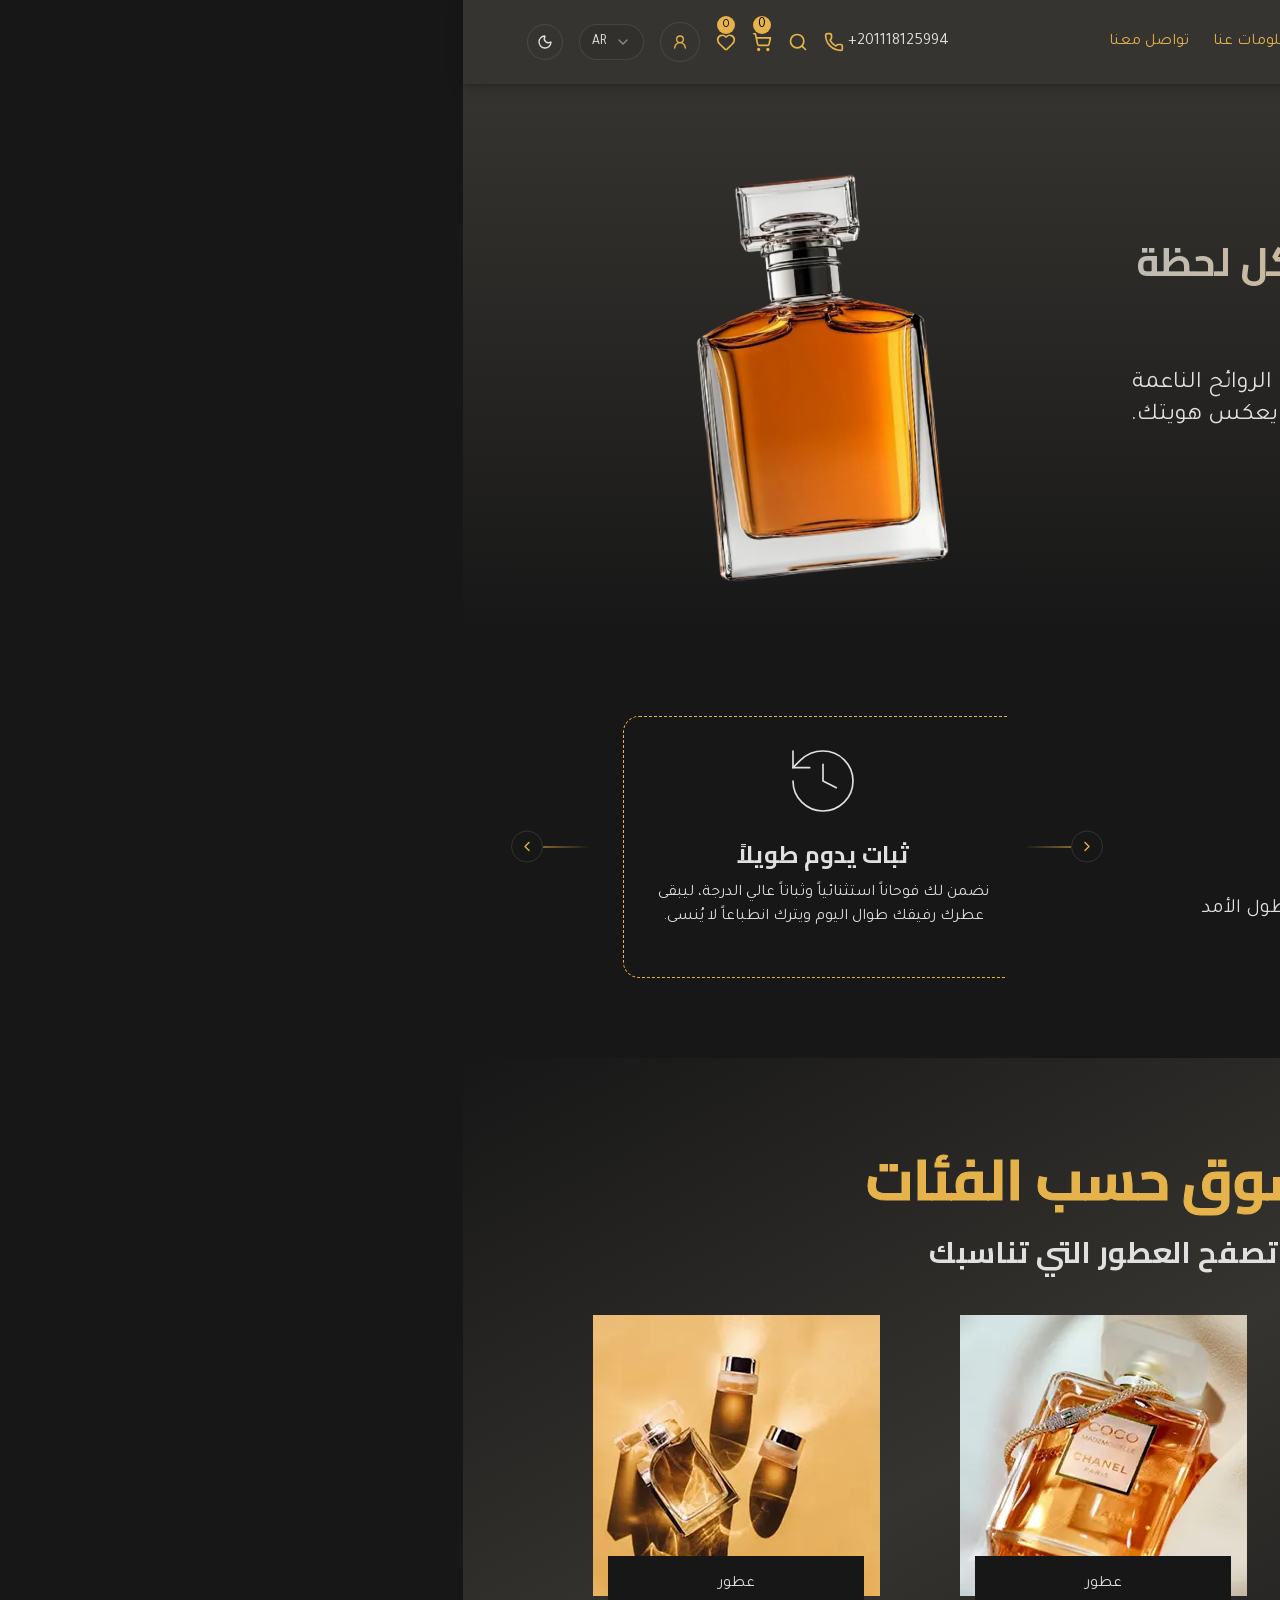
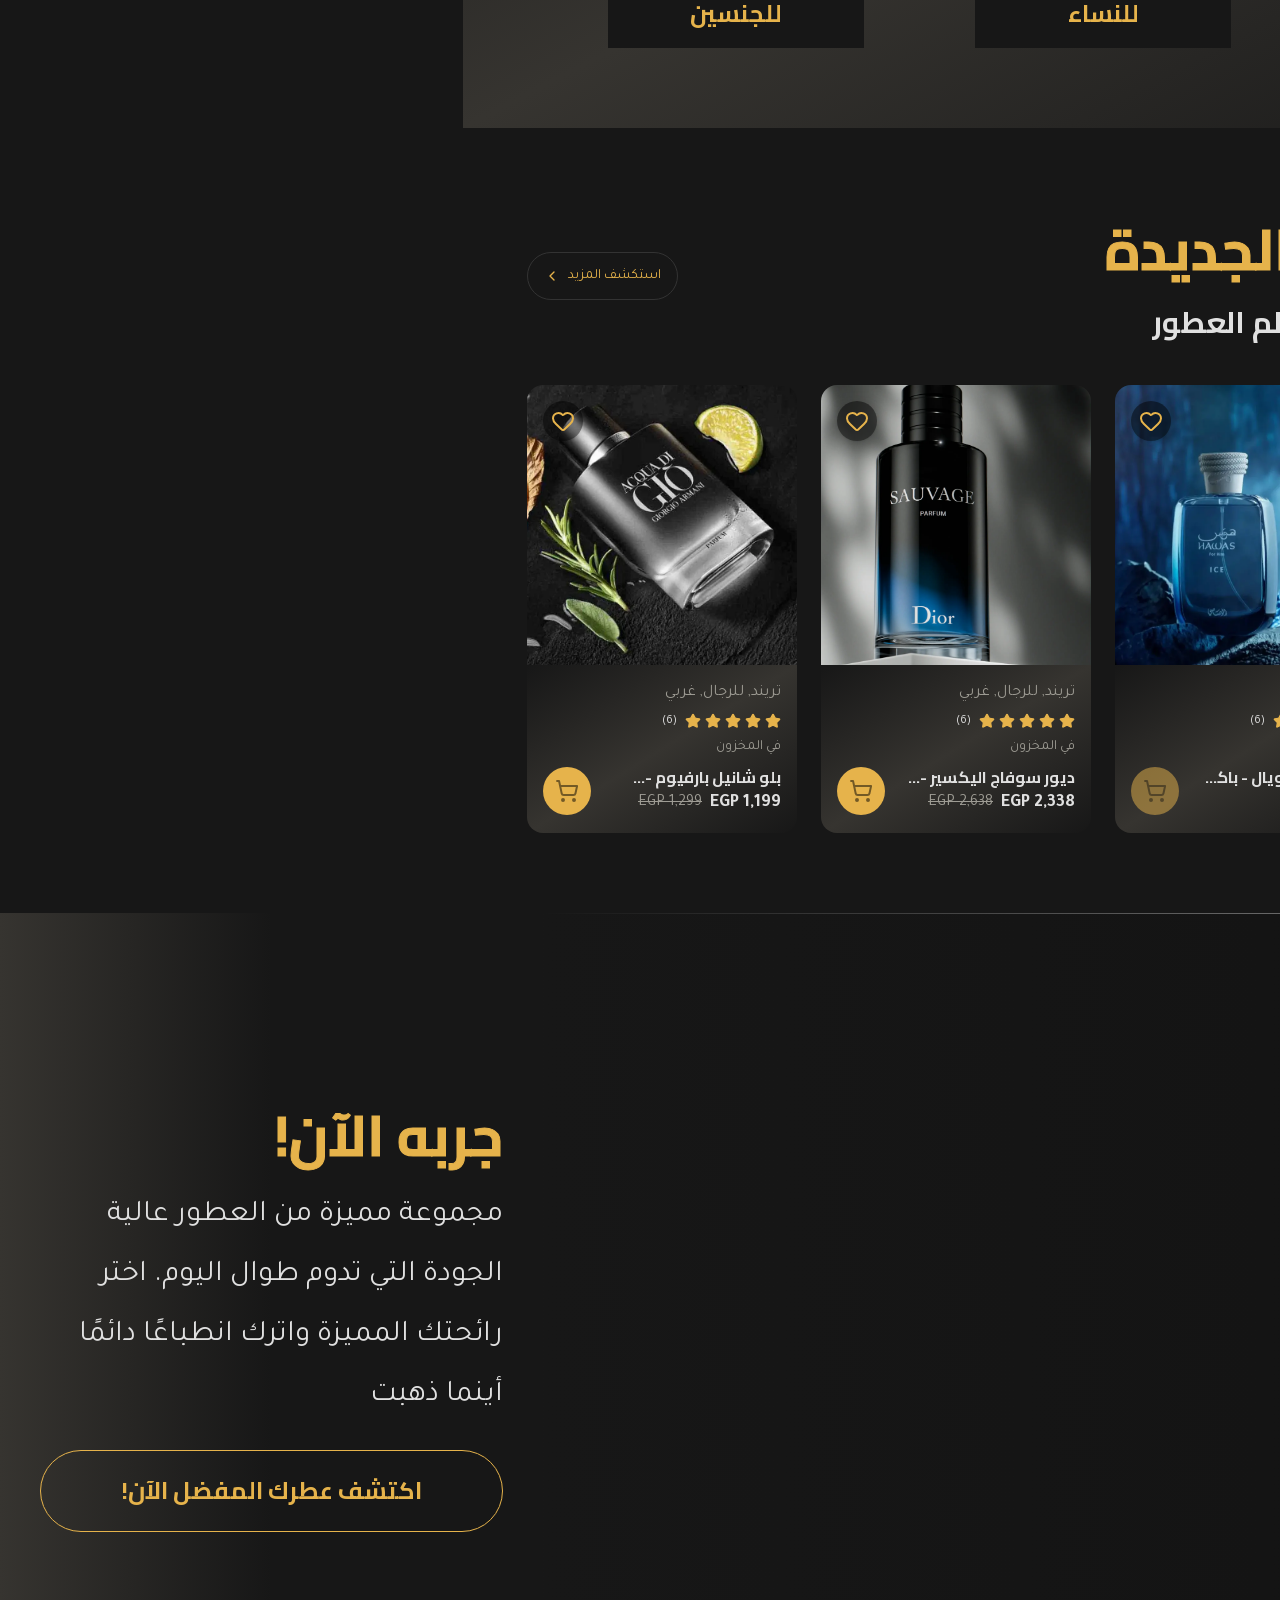
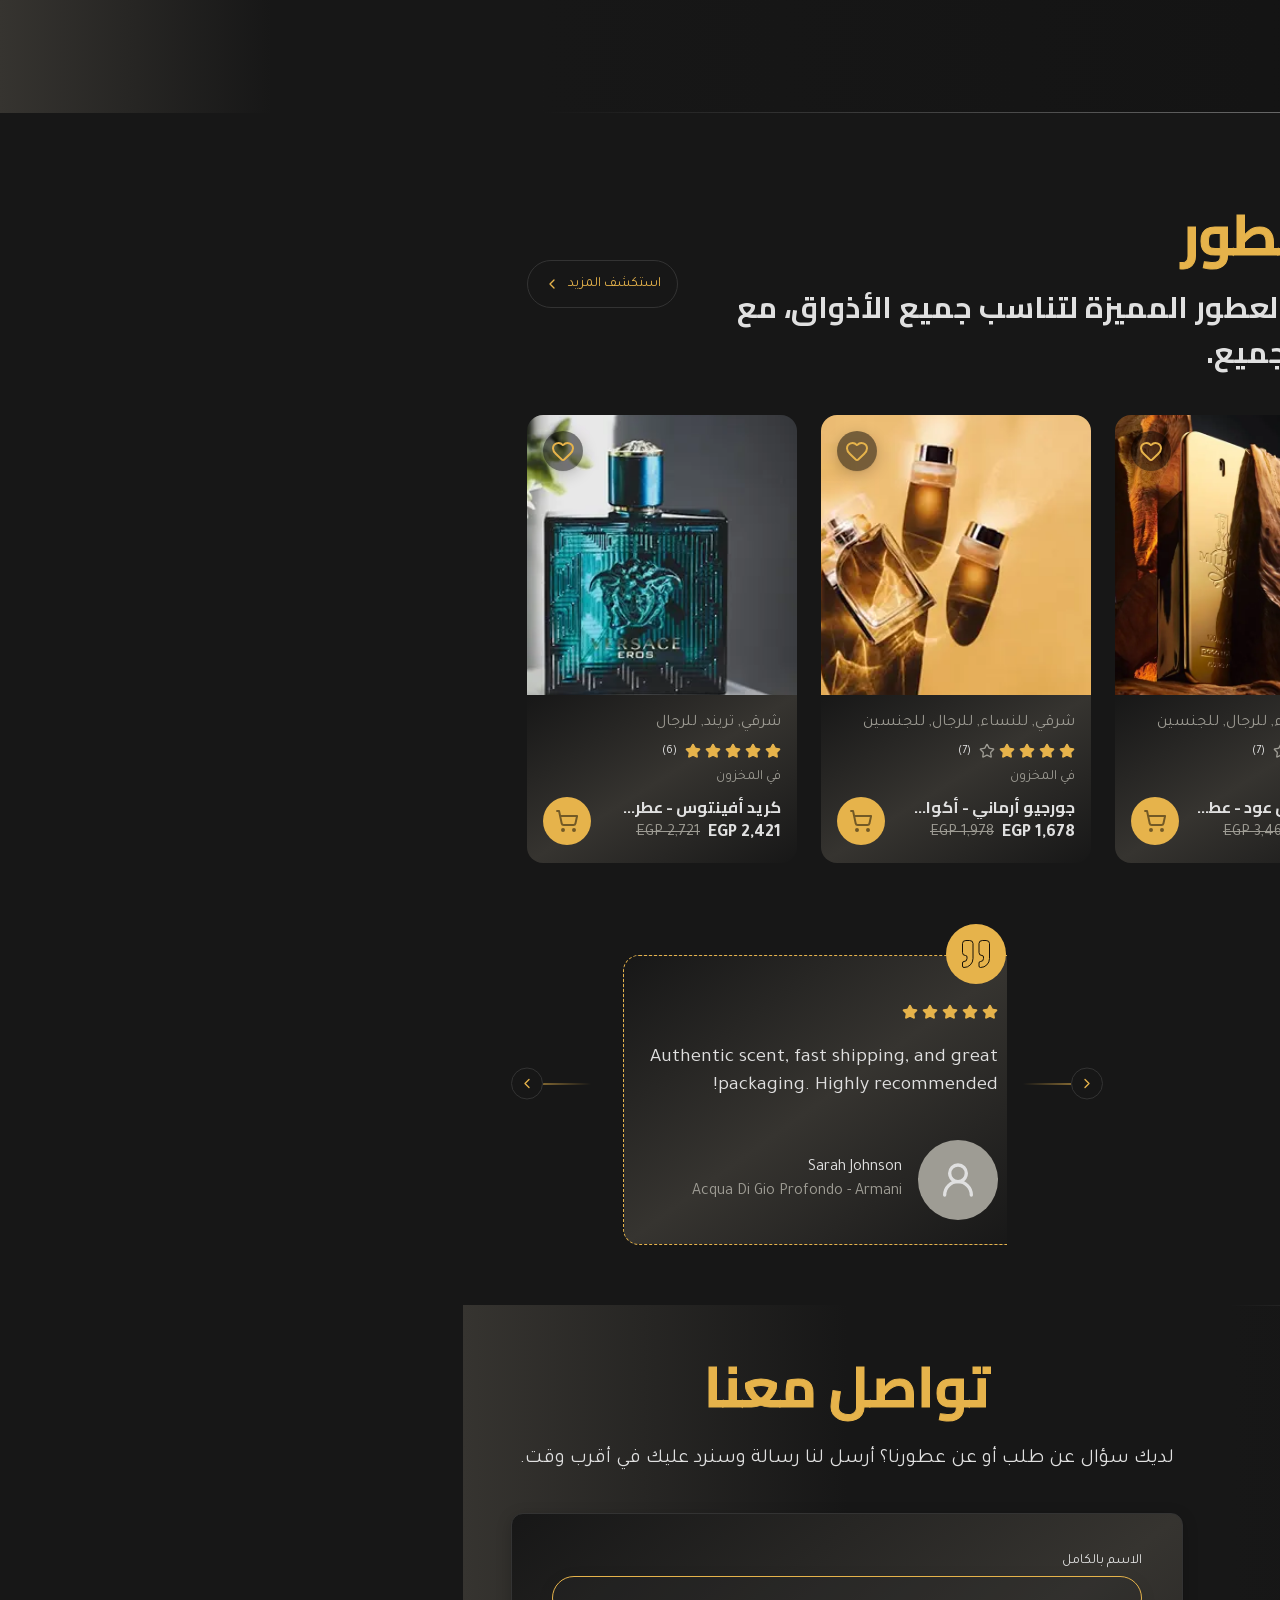
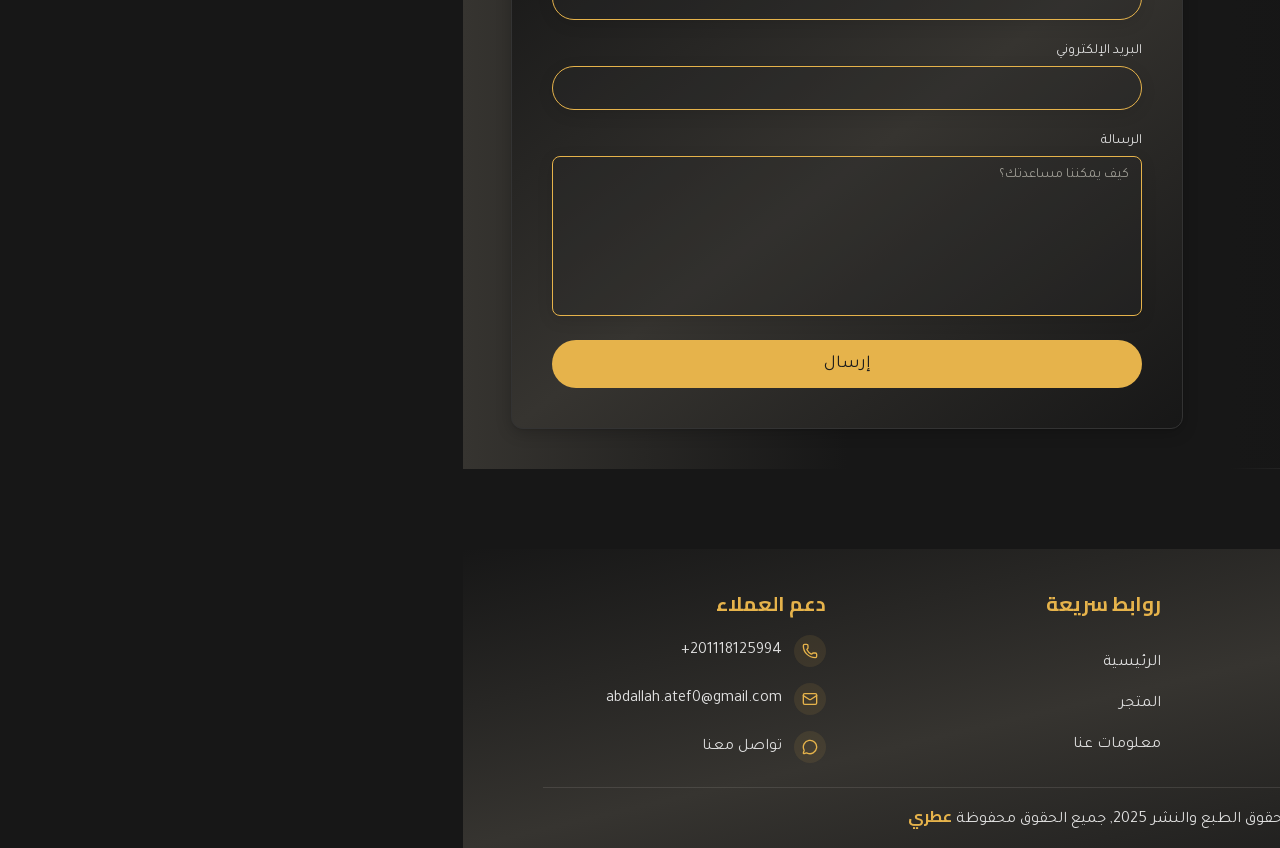
==== index.html @ 09776c91 "Initial commit" ====
<html lang="ar" dir="rtl" class="dark" style="color-scheme: dark;">

<head>
    <meta charset="utf-8">
    <meta name="viewport" content="width=device-width, initial-scale=1">
    <link rel="stylesheet" href="/public/static/chunks/3246a2ed89ac74da.css" data-precedence="next">
    <link rel="stylesheet" href="/public/static/chunks/644873013929af21.css" data-precedence="next">
    <link rel="preload" as="script" fetchpriority="low" href="/public/static/chunks/65fbe02f49b22b6c.js">
    <script src="/public/static/chunks/1adbf8c603f7c56b.js" async=""></script>
    <script src="/public/static/chunks/6740f161f60c6ab5.js" async=""></script>
    <script src="/public/static/chunks/023d923a37d494fc.js" async=""></script>
    <script src="/public/static/chunks/dad0785d9c893843.js" async=""></script>
    <script src="/public/static/chunks/turbopack-e0cd873ab344ef91.js" async=""></script>
    <script src="/public/static/chunks/ff1a16fafef87110.js" async=""></script>
    <script src="/public/static/chunks/247eb132b7f7b574.js" async=""></script>
    <script src="/public/static/chunks/015bb0686bbbd778.js" async=""></script>
    <script src="/public/static/chunks/9e631dd39c55720e.js" async=""></script>
    <script src="/public/static/chunks/1a90c7a787f97b2a.js" async=""></script>
    <script src="/public/static/chunks/efad80a629a2d653.js" async=""></script>
    <script src="/public/static/chunks/ce349d8fbb5eeacc.js" async=""></script>
    <script src="/public/static/chunks/5a3b8613644e14a6.js" async=""></script>
    <script src="/public/static/chunks/2fca72ca7d531cc8.js" async=""></script>
    <script src="/public/static/chunks/151d6c4af3519e70.js" async=""></script>
    <script src="/public/static/chunks/d3c3f72499d98f55.js" async=""></script>
    <script src="/public/static/chunks/eb976637d2abb21e.js" async=""></script>
    <script src="/public/static/chunks/7d8425a10822aaf5.js" async=""></script>
    <script src="/public/static/chunks/c151ea6a86e8acbc.js" async=""></script>
    <meta name="next-size-adjust" content="">
    <title>عطري: وجهتك الأولى للعطور الفاخرة والروائح النادرة</title>
    <meta name="description"
        content="اكتشف عالمًا من الفخامة مع متجر عطري. نوفر لك تشكيلة حصرية من أرقى العطور الشرقية والعالمية. تسوق الآن واستمتع بعروضنا الحصرية.">
    <meta property="og:title" content="عطري: وجهتك الأولى للعطور الفاخرة والروائح النادرة">
    <meta property="og:description"
        content="اكتشف عالمًا من الفخامة مع متجر عطري. نوفر لك تشكيلة حصرية من أرقى العطور الشرقية والعالمية. تسوق الآن واستمتع بعروضنا الحصرية.">
    <meta property="og:image" content="https://etry-five.vercel.app/opengraph-image.png?opengraph-image.abb5ab85.png">
    <meta property="og:image:width" content="540">
    <meta property="og:image:height" content="462">
    <meta property="og:image:type" content="image/png">
    <meta name="twitter:card" content="summary_large_image">
    <meta name="twitter:title" content="عطري: وجهتك الأولى للعطور الفاخرة والروائح النادرة">
    <meta name="twitter:description"
        content="اكتشف عالمًا من الفخامة مع متجر عطري. نوفر لك تشكيلة حصرية من أرقى العطور الشرقية والعالمية. تسوق الآن واستمتع بعروضنا الحصرية.">
    <meta name="twitter:image" content="https://etry-five.vercel.app/opengraph-image.png?opengraph-image.abb5ab85.png">
    <meta name="twitter:image:width" content="540">
    <meta name="twitter:image:height" content="462">
    <meta name="twitter:image:type" content="image/png">
    <link rel="icon" href="https://res.cloudinary.com/djldepwzb/image/upload/v1778480518/Etry/logos/favicon.png">
    <link rel="apple-touch-icon"
        href="https://res.cloudinary.com/djldepwzb/image/upload/v1778480518/Etry/logos/favicon.png">
    <script src="/public/static/chunks/a6dad97d9634a72d.js" nomodule=""></script>
    <link rel="preload" href="/public/static/media/07454f8ad8aaac57-s.p.fc65572f.woff2" as="font" crossorigin=""
        type="font/woff2">
    <link rel="preload" href="/public/static/media/1d2cc0c079997359-s.p.3e57c327.woff2" as="font" crossorigin=""
        type="font/woff2">
    <link rel="preload" href="/public/static/media/3a179c97f46f8d27-s.p.9dba6c5c.woff2" as="font" crossorigin=""
        type="font/woff2">
    <link rel="preload" href="/public/static/media/47fe1b7cd6e6ed85-s.p.855a563b.woff2" as="font" crossorigin=""
        type="font/woff2">
    <link rel="preload" href="/public/static/media/8e6fa89aa22d24ec-s.p.3aec397d.woff2" as="font" crossorigin=""
        type="font/woff2">
    <link rel="preload" href="/public/static/media/a11ec078145f8b0e-s.p.6f712cad.woff2" as="font" crossorigin=""
        type="font/woff2">
    <link rel="preload" href="/public/static/media/a218039a3287bcfd-s.p.4a23d71b.woff2" as="font" crossorigin=""
        type="font/woff2">
    <link rel="preload" href="/public/static/media/d41831e24743a3c1-s.p.ae65d18e.woff2" as="font" crossorigin=""
        type="font/woff2">
    <link rel="preload" href="/public/static/media/e2334d715941921e-s.p.d82a9aff.woff2" as="font" crossorigin=""
        type="font/woff2">
    <link rel="preload" href="/public/static/media/e7b64a7fde1a3d32-s.p.c2772084.woff2" as="font" crossorigin=""
        type="font/woff2">
    <script src="/public/static/chunks/5169d9d1e24be8de.js"></script>
    <script src="/public/static/chunks/3a85407db3c94fc4.js"></script>
    <script src="/public/static/chunks/b7ebc87ca5d9ce12.js"></script>
    <script src="/public/static/chunks/2f36a151d4fd7ac9.js"></script>
    <script src="/public/static/chunks/bc6c5d517c68011f.js"></script>
    <script src="/public/static/chunks/35f8c802ef67bcab.js"></script>
    <link rel="preload" as="image"
        imagesrcset="/public/logo.webp, /public/image?url=https%3A%2F%2Fres.cloudinary.com%2Fdjldepwzb%2Fimage%2Fupload%2Fv1778477402%2FEtry%2Flogos%2Flogo.png&amp;w=256&amp;q=75 2x">
    <link rel="preload" as="image"
        imagesrcset="/public/image?url=%2Flogo.png&amp;w=96&amp;q=75 1x, /public/image?url=%2Flogo.png&amp;w=256&amp;q=75 2x">
    <style type="text/css">
        [data-sonner-toaster][dir=ltr],
        html[dir=ltr] {
            --toast-icon-margin-start: -3px;
            --toast-icon-margin-end: 4px;
            --toast-svg-margin-start: -1px;
            --toast-svg-margin-end: 0px;
            --toast-button-margin-start: auto;
            --toast-button-margin-end: 0;
            --toast-close-button-start: 0;
            --toast-close-button-end: unset;
            --toast-close-button-transform: translate(-35%, -35%)
        }

        [data-sonner-toaster][dir=rtl],
        html[dir=rtl] {
            --toast-icon-margin-start: 4px;
            --toast-icon-margin-end: -3px;
            --toast-svg-margin-start: 0px;
            --toast-svg-margin-end: -1px;
            --toast-button-margin-start: 0;
            --toast-button-margin-end: auto;
            --toast-close-button-start: unset;
            --toast-close-button-end: 0;
            --toast-close-button-transform: translate(35%, -35%)
        }

        [data-sonner-toaster] {
            position: fixed;
            width: var(--width);
            font-family: ui-sans-serif, system-ui, -apple-system, BlinkMacSystemFont, Segoe UI, Roboto, Helvetica Neue, Arial, Noto Sans, sans-serif, Apple Color Emoji, Segoe UI Emoji, Segoe UI Symbol, Noto Color Emoji;
            --gray1: hsl(0, 0%, 99%);
            --gray2: hsl(0, 0%, 97.3%);
            --gray3: hsl(0, 0%, 95.1%);
            --gray4: hsl(0, 0%, 93%);
            --gray5: hsl(0, 0%, 90.9%);
            --gray6: hsl(0, 0%, 88.7%);
            --gray7: hsl(0, 0%, 85.8%);
            --gray8: hsl(0, 0%, 78%);
            --gray9: hsl(0, 0%, 56.1%);
            --gray10: hsl(0, 0%, 52.3%);
            --gray11: hsl(0, 0%, 43.5%);
            --gray12: hsl(0, 0%, 9%);
            --border-radius: 8px;
            box-sizing: border-box;
            padding: 0;
            margin: 0;
            list-style: none;
            outline: 0;
            z-index: 999999999;
            transition: transform .4s ease
        }

        @media (hover:none) and (pointer:coarse) {
            [data-sonner-toaster][data-lifted=true] {
                transform: none
            }
        }

        [data-sonner-toaster][data-x-position=right] {
            right: var(--offset-right)
        }

        [data-sonner-toaster][data-x-position=left] {
            left: var(--offset-left)
        }

        [data-sonner-toaster][data-x-position=center] {
            left: 50%;
            transform: translateX(-50%)
        }

        [data-sonner-toaster][data-y-position=top] {
            top: var(--offset-top)
        }

        [data-sonner-toaster][data-y-position=bottom] {
            bottom: var(--offset-bottom)
        }

        [data-sonner-toast] {
            --y: translateY(100%);
            --lift-amount: calc(var(--lift) * var(--gap));
            z-index: var(--z-index);
            position: absolute;
            opacity: 0;
            transform: var(--y);
            touch-action: none;
            transition: transform .4s, opacity .4s, height .4s, box-shadow .2s;
            box-sizing: border-box;
            outline: 0;
            overflow-wrap: anywhere
        }

        [data-sonner-toast][data-styled=true] {
            padding: 16px;
            background: var(--normal-bg);
            border: 1px solid var(--normal-border);
            color: var(--normal-text);
            border-radius: var(--border-radius);
            box-shadow: 0 4px 12px rgba(0, 0, 0, .1);
            width: var(--width);
            font-size: 13px;
            display: flex;
            align-items: center;
            gap: 6px
        }

        [data-sonner-toast]:focus-visible {
            box-shadow: 0 4px 12px rgba(0, 0, 0, .1), 0 0 0 2px rgba(0, 0, 0, .2)
        }

        [data-sonner-toast][data-y-position=top] {
            top: 0;
            --y: translateY(-100%);
            --lift: 1;
            --lift-amount: calc(1 * var(--gap))
        }

        [data-sonner-toast][data-y-position=bottom] {
            bottom: 0;
            --y: translateY(100%);
            --lift: -1;
            --lift-amount: calc(var(--lift) * var(--gap))
        }

        [data-sonner-toast][data-styled=true] [data-description] {
            font-weight: 400;
            line-height: 1.4;
            color: #3f3f3f
        }

        [data-rich-colors=true][data-sonner-toast][data-styled=true] [data-description] {
            color: inherit
        }

        [data-sonner-toaster][data-sonner-theme=dark] [data-description] {
            color: #e8e8e8
        }

        [data-sonner-toast][data-styled=true] [data-title] {
            font-weight: 500;
            line-height: 1.5;
            color: inherit
        }

        [data-sonner-toast][data-styled=true] [data-icon] {
            display: flex;
            height: 16px;
            width: 16px;
            position: relative;
            justify-content: flex-start;
            align-items: center;
            flex-shrink: 0;
            margin-left: var(--toast-icon-margin-start);
            margin-right: var(--toast-icon-margin-end)
        }

        [data-sonner-toast][data-promise=true] [data-icon]>svg {
            opacity: 0;
            transform: scale(.8);
            transform-origin: center;
            animation: sonner-fade-in .3s ease forwards
        }

        [data-sonner-toast][data-styled=true] [data-icon]>* {
            flex-shrink: 0
        }

        [data-sonner-toast][data-styled=true] [data-icon] svg {
            margin-left: var(--toast-svg-margin-start);
            margin-right: var(--toast-svg-margin-end)
        }

        [data-sonner-toast][data-styled=true] [data-content] {
            display: flex;
            flex-direction: column;
            gap: 2px
        }

        [data-sonner-toast][data-styled=true] [data-button] {
            border-radius: 4px;
            padding-left: 8px;
            padding-right: 8px;
            height: 24px;
            font-size: 12px;
            color: var(--normal-bg);
            background: var(--normal-text);
            margin-left: var(--toast-button-margin-start);
            margin-right: var(--toast-button-margin-end);
            border: none;
            font-weight: 500;
            cursor: pointer;
            outline: 0;
            display: flex;
            align-items: center;
            flex-shrink: 0;
            transition: opacity .4s, box-shadow .2s
        }

        [data-sonner-toast][data-styled=true] [data-button]:focus-visible {
            box-shadow: 0 0 0 2px rgba(0, 0, 0, .4)
        }

        [data-sonner-toast][data-styled=true] [data-button]:first-of-type {
            margin-left: var(--toast-button-margin-start);
            margin-right: var(--toast-button-margin-end)
        }

        [data-sonner-toast][data-styled=true] [data-cancel] {
            color: var(--normal-text);
            background: rgba(0, 0, 0, .08)
        }

        [data-sonner-toaster][data-sonner-theme=dark] [data-sonner-toast][data-styled=true] [data-cancel] {
            background: rgba(255, 255, 255, .3)
        }

        [data-sonner-toast][data-styled=true] [data-close-button] {
            position: absolute;
            left: var(--toast-close-button-start);
            right: var(--toast-close-button-end);
            top: 0;
            height: 20px;
            width: 20px;
            display: flex;
            justify-content: center;
            align-items: center;
            padding: 0;
            color: var(--gray12);
            background: var(--normal-bg);
            border: 1px solid var(--gray4);
            transform: var(--toast-close-button-transform);
            border-radius: 50%;
            cursor: pointer;
            z-index: 1;
            transition: opacity .1s, background .2s, border-color .2s
        }

        [data-sonner-toast][data-styled=true] [data-close-button]:focus-visible {
            box-shadow: 0 4px 12px rgba(0, 0, 0, .1), 0 0 0 2px rgba(0, 0, 0, .2)
        }

        [data-sonner-toast][data-styled=true] [data-disabled=true] {
            cursor: not-allowed
        }

        [data-sonner-toast][data-styled=true]:hover [data-close-button]:hover {
            background: var(--gray2);
            border-color: var(--gray5)
        }

        [data-sonner-toast][data-swiping=true]::before {
            content: '';
            position: absolute;
            left: -100%;
            right: -100%;
            height: 100%;
            z-index: -1
        }

        [data-sonner-toast][data-y-position=top][data-swiping=true]::before {
            bottom: 50%;
            transform: scaleY(3) translateY(50%)
        }

        [data-sonner-toast][data-y-position=bottom][data-swiping=true]::before {
            top: 50%;
            transform: scaleY(3) translateY(-50%)
        }

        [data-sonner-toast][data-swiping=false][data-removed=true]::before {
            content: '';
            position: absolute;
            inset: 0;
            transform: scaleY(2)
        }

        [data-sonner-toast][data-expanded=true]::after {
            content: '';
            position: absolute;
            left: 0;
            height: calc(var(--gap) + 1px);
            bottom: 100%;
            width: 100%
        }

        [data-sonner-toast][data-mounted=true] {
            --y: translateY(0);
            opacity: 1
        }

        [data-sonner-toast][data-expanded=false][data-front=false] {
            --scale: var(--toasts-before) * 0.05 + 1;
            --y: translateY(calc(var(--lift-amount) * var(--toasts-before))) scale(calc(-1 * var(--scale)));
            height: var(--front-toast-height)
        }

        [data-sonner-toast]>* {
            transition: opacity .4s
        }

        [data-sonner-toast][data-x-position=right] {
            right: 0
        }

        [data-sonner-toast][data-x-position=left] {
            left: 0
        }

        [data-sonner-toast][data-expanded=false][data-front=false][data-styled=true]>* {
            opacity: 0
        }

        [data-sonner-toast][data-visible=false] {
            opacity: 0;
            pointer-events: none
        }

        [data-sonner-toast][data-mounted=true][data-expanded=true] {
            --y: translateY(calc(var(--lift) * var(--offset)));
            height: var(--initial-height)
        }

        [data-sonner-toast][data-removed=true][data-front=true][data-swipe-out=false] {
            --y: translateY(calc(var(--lift) * -100%));
            opacity: 0
        }

        [data-sonner-toast][data-removed=true][data-front=false][data-swipe-out=false][data-expanded=true] {
            --y: translateY(calc(var(--lift) * var(--offset) + var(--lift) * -100%));
            opacity: 0
        }

        [data-sonner-toast][data-removed=true][data-front=false][data-swipe-out=false][data-expanded=false] {
            --y: translateY(40%);
            opacity: 0;
            transition: transform .5s, opacity .2s
        }

        [data-sonner-toast][data-removed=true][data-front=false]::before {
            height: calc(var(--initial-height) + 20%)
        }

        [data-sonner-toast][data-swiping=true] {
            transform: var(--y) translateY(var(--swipe-amount-y, 0)) translateX(var(--swipe-amount-x, 0));
            transition: none
        }

        [data-sonner-toast][data-swiped=true] {
            user-select: none
        }

        [data-sonner-toast][data-swipe-out=true][data-y-position=bottom],
        [data-sonner-toast][data-swipe-out=true][data-y-position=top] {
            animation-duration: .2s;
            animation-timing-function: ease-out;
            animation-fill-mode: forwards
        }

        [data-sonner-toast][data-swipe-out=true][data-swipe-direction=left] {
            animation-name: swipe-out-left
        }

        [data-sonner-toast][data-swipe-out=true][data-swipe-direction=right] {
            animation-name: swipe-out-right
        }

        [data-sonner-toast][data-swipe-out=true][data-swipe-direction=up] {
            animation-name: swipe-out-up
        }

        [data-sonner-toast][data-swipe-out=true][data-swipe-direction=down] {
            animation-name: swipe-out-down
        }

        @keyframes swipe-out-left {
            from {
                transform: var(--y) translateX(var(--swipe-amount-x));
                opacity: 1
            }

            to {
                transform: var(--y) translateX(calc(var(--swipe-amount-x) - 100%));
                opacity: 0
            }
        }

        @keyframes swipe-out-right {
            from {
                transform: var(--y) translateX(var(--swipe-amount-x));
                opacity: 1
            }

            to {
                transform: var(--y) translateX(calc(var(--swipe-amount-x) + 100%));
                opacity: 0
            }
        }

        @keyframes swipe-out-up {
            from {
                transform: var(--y) translateY(var(--swipe-amount-y));
                opacity: 1
            }

            to {
                transform: var(--y) translateY(calc(var(--swipe-amount-y) - 100%));
                opacity: 0
            }
        }

        @keyframes swipe-out-down {
            from {
                transform: var(--y) translateY(var(--swipe-amount-y));
                opacity: 1
            }

            to {
                transform: var(--y) translateY(calc(var(--swipe-amount-y) + 100%));
                opacity: 0
            }
        }

        @media (max-width:600px) {
            [data-sonner-toaster] {
                position: fixed;
                right: var(--mobile-offset-right);
                left: var(--mobile-offset-left);
                width: 100%
            }

            [data-sonner-toaster][dir=rtl] {
                left: calc(var(--mobile-offset-left) * -1)
            }

            [data-sonner-toaster] [data-sonner-toast] {
                left: 0;
                right: 0;
                width: calc(100% - var(--mobile-offset-left) * 2)
            }

            [data-sonner-toaster][data-x-position=left] {
                left: var(--mobile-offset-left)
            }

            [data-sonner-toaster][data-y-position=bottom] {
                bottom: var(--mobile-offset-bottom)
            }

            [data-sonner-toaster][data-y-position=top] {
                top: var(--mobile-offset-top)
            }

            [data-sonner-toaster][data-x-position=center] {
                left: var(--mobile-offset-left);
                right: var(--mobile-offset-right);
                transform: none
            }
        }

        [data-sonner-toaster][data-sonner-theme=light] {
            --normal-bg: #fff;
            --normal-border: var(--gray4);
            --normal-text: var(--gray12);
            --success-bg: hsl(143, 85%, 96%);
            --success-border: hsl(145, 92%, 87%);
            --success-text: hsl(140, 100%, 27%);
            --info-bg: hsl(208, 100%, 97%);
            --info-border: hsl(221, 91%, 93%);
            --info-text: hsl(210, 92%, 45%);
            --warning-bg: hsl(49, 100%, 97%);
            --warning-border: hsl(49, 91%, 84%);
            --warning-text: hsl(31, 92%, 45%);
            --error-bg: hsl(359, 100%, 97%);
            --error-border: hsl(359, 100%, 94%);
            --error-text: hsl(360, 100%, 45%)
        }

        [data-sonner-toaster][data-sonner-theme=light] [data-sonner-toast][data-invert=true] {
            --normal-bg: #000;
            --normal-border: hsl(0, 0%, 20%);
            --normal-text: var(--gray1)
        }

        [data-sonner-toaster][data-sonner-theme=dark] [data-sonner-toast][data-invert=true] {
            --normal-bg: #fff;
            --normal-border: var(--gray3);
            --normal-text: var(--gray12)
        }

        [data-sonner-toaster][data-sonner-theme=dark] {
            --normal-bg: #000;
            --normal-bg-hover: hsl(0, 0%, 12%);
            --normal-border: hsl(0, 0%, 20%);
            --normal-border-hover: hsl(0, 0%, 25%);
            --normal-text: var(--gray1);
            --success-bg: hsl(150, 100%, 6%);
            --success-border: hsl(147, 100%, 12%);
            --success-text: hsl(150, 86%, 65%);
            --info-bg: hsl(215, 100%, 6%);
            --info-border: hsl(223, 43%, 17%);
            --info-text: hsl(216, 87%, 65%);
            --warning-bg: hsl(64, 100%, 6%);
            --warning-border: hsl(60, 100%, 9%);
            --warning-text: hsl(46, 87%, 65%);
            --error-bg: hsl(358, 76%, 10%);
            --error-border: hsl(357, 89%, 16%);
            --error-text: hsl(358, 100%, 81%)
        }

        [data-sonner-toaster][data-sonner-theme=dark] [data-sonner-toast] [data-close-button] {
            background: var(--normal-bg);
            border-color: var(--normal-border);
            color: var(--normal-text)
        }

        [data-sonner-toaster][data-sonner-theme=dark] [data-sonner-toast] [data-close-button]:hover {
            background: var(--normal-bg-hover);
            border-color: var(--normal-border-hover)
        }

        [data-rich-colors=true][data-sonner-toast][data-type=success] {
            background: var(--success-bg);
            border-color: var(--success-border);
            color: var(--success-text)
        }

        [data-rich-colors=true][data-sonner-toast][data-type=success] [data-close-button] {
            background: var(--success-bg);
            border-color: var(--success-border);
            color: var(--success-text)
        }

        [data-rich-colors=true][data-sonner-toast][data-type=info] {
            background: var(--info-bg);
            border-color: var(--info-border);
            color: var(--info-text)
        }

        [data-rich-colors=true][data-sonner-toast][data-type=info] [data-close-button] {
            background: var(--info-bg);
            border-color: var(--info-border);
            color: var(--info-text)
        }

        [data-rich-colors=true][data-sonner-toast][data-type=warning] {
            background: var(--warning-bg);
            border-color: var(--warning-border);
            color: var(--warning-text)
        }

        [data-rich-colors=true][data-sonner-toast][data-type=warning] [data-close-button] {
            background: var(--warning-bg);
            border-color: var(--warning-border);
            color: var(--warning-text)
        }

        [data-rich-colors=true][data-sonner-toast][data-type=error] {
            background: var(--error-bg);
            border-color: var(--error-border);
            color: var(--error-text)
        }

        [data-rich-colors=true][data-sonner-toast][data-type=error] [data-close-button] {
            background: var(--error-bg);
            border-color: var(--error-border);
            color: var(--error-text)
        }

        .sonner-loading-wrapper {
            --size: 16px;
            height: var(--size);
            width: var(--size);
            position: absolute;
            inset: 0;
            z-index: 10
        }

        .sonner-loading-wrapper[data-visible=false] {
            transform-origin: center;
            animation: sonner-fade-out .2s ease forwards
        }

        .sonner-spinner {
            position: relative;
            top: 50%;
            left: 50%;
            height: var(--size);
            width: var(--size)
        }

        .sonner-loading-bar {
            animation: sonner-spin 1.2s linear infinite;
            background: var(--gray11);
            border-radius: 6px;
            height: 8%;
            left: -10%;
            position: absolute;
            top: -3.9%;
            width: 24%
        }

        .sonner-loading-bar:first-child {
            animation-delay: -1.2s;
            transform: rotate(.0001deg) translate(146%)
        }

        .sonner-loading-bar:nth-child(2) {
            animation-delay: -1.1s;
            transform: rotate(30deg) translate(146%)
        }

        .sonner-loading-bar:nth-child(3) {
            animation-delay: -1s;
            transform: rotate(60deg) translate(146%)
        }

        .sonner-loading-bar:nth-child(4) {
            animation-delay: -.9s;
            transform: rotate(90deg) translate(146%)
        }

        .sonner-loading-bar:nth-child(5) {
            animation-delay: -.8s;
            transform: rotate(120deg) translate(146%)
        }

        .sonner-loading-bar:nth-child(6) {
            animation-delay: -.7s;
            transform: rotate(150deg) translate(146%)
        }

        .sonner-loading-bar:nth-child(7) {
            animation-delay: -.6s;
            transform: rotate(180deg) translate(146%)
        }

        .sonner-loading-bar:nth-child(8) {
            animation-delay: -.5s;
            transform: rotate(210deg) translate(146%)
        }

        .sonner-loading-bar:nth-child(9) {
            animation-delay: -.4s;
            transform: rotate(240deg) translate(146%)
        }

        .sonner-loading-bar:nth-child(10) {
            animation-delay: -.3s;
            transform: rotate(270deg) translate(146%)
        }

        .sonner-loading-bar:nth-child(11) {
            animation-delay: -.2s;
            transform: rotate(300deg) translate(146%)
        }

        .sonner-loading-bar:nth-child(12) {
            animation-delay: -.1s;
            transform: rotate(330deg) translate(146%)
        }

        @keyframes sonner-fade-in {
            0% {
                opacity: 0;
                transform: scale(.8)
            }

            100% {
                opacity: 1;
                transform: scale(1)
            }
        }

        @keyframes sonner-fade-out {
            0% {
                opacity: 1;
                transform: scale(1)
            }

            100% {
                opacity: 0;
                transform: scale(.8)
            }
        }

        @keyframes sonner-spin {
            0% {
                opacity: 1
            }

            100% {
                opacity: .15
            }
        }

        @media (prefers-reduced-motion) {

            .sonner-loading-bar,
            [data-sonner-toast],
            [data-sonner-toast]>* {
                transition: none !important;
                animation: none !important
            }
        }

        .sonner-loader {
            position: absolute;
            top: 50%;
            left: 50%;
            transform: translate(-50%, -50%);
            transform-origin: center;
            transition: opacity .2s, transform .2s
        }

        .sonner-loader[data-visible=false] {
            opacity: 0;
            transform: scale(.8) translate(-50%, -50%)
        }
    </style>
    <script src="/public/static/chunks/2f36a151d4fd7ac9.js" async=""></script>
    <script src="/public/static/chunks/bc6c5d517c68011f.js" async=""></script>
    <script src="/public/static/chunks/35f8c802ef67bcab.js" async=""></script>
</head>

<body
    class="cairo_2ae3e8c9-module___iI9ta__variable tajawal_4beabc33-module__nO2-wq__variable ar flex flex-col min-h-screen mb-13 md:mb-0"
    style="overflow: auto;" cz-shortcut-listen="true">
    <div hidden=""><!--$--><!--/$--></div>
    <script src="/public/static/chunks/65fbe02f49b22b6c.js" id="_R_" async=""></script>
    <script>(self._public_f = self._public_f || []).push([0])</script>
    <script>self._public_f.push([1, "1:\"$Sreact.fragment\"\n2:I[39756,[\"/public/static/chunks/ff1a16fafef87110.js\",\"/public/static/chunks/247eb132b7f7b574.js\"],\"default\"]\n3:I[37457,[\"/public/static/chunks/ff1a16fafef87110.js\",\"/public/static/chunks/247eb132b7f7b574.js\"],\"default\"]\n6:I[97367,[\"/public/static/chunks/ff1a16fafef87110.js\",\"/public/static/chunks/247eb132b7f7b574.js\"],\"OutletBoundary\"]\n7:\"$Sreact.suspense\"\n9:I[74268,[\"/public/static/chunks/015bb0686bbbd778.js\",\"/public/static/chunks/9e631dd39c55720e.js\",\"/public/static/chunks/1a90c7a787f97b2a.js\",\"/public/static/chunks/efad80a629a2d653.js\",\"/public/static/chunks/ce349d8fbb5eeacc.js\",\"/public/static/chunks/5a3b8613644e14a6.js\",\"/public/static/chunks/2fca72ca7d531cc8.js\",\"/public/static/chunks/151d6c4af3519e70.js\",\"/public/static/chunks/d3c3f72499d98f55.js\",\"/public/static/chunks/eb976637d2abb21e.js\",\"/public/static/chunks/7d8425a10822aaf5.js\",\"/public/static/chunks/c151ea6a86e8acbc.js\"],\"default\"]\na:I[97367,[\"/public/static/chunks/ff1a16fafef87110.js\",\"/public/static/chunks/247eb132b7f7b574.js\"],\"ViewportBoundary\"]\nc:I[97367,[\"/public/static/chunks/ff1a16fafef87110.js\",\"/public/static/chunks/247eb132b7f7b574.js\"],\"MetadataBoundary\"]\ne:I[68027,[],\"default\"]\n:HL[\"/public/static/chunks/3246a2ed89ac74da.css\",\"style\"]\n:HL[\"/public/static/chunks/644873013929af21.css\",\"style\"]\n:HL[\"/public/static/media/07454f8ad8aaac57-s.p.fc65572f.woff2\",\"font\",{\"crossOrigin\":\"\",\"type\":\"font/woff2\"}]\n:HL[\"/public/static/media/1d2cc0c079997359-s.p.3e57c327.woff2\",\"font\",{\"crossOrigin\":\"\",\"type\":\"font/woff2\"}]\n:HL[\"/public/static/media/3a179c97f46f8d27-s.p.9dba6c5c.woff2\",\"font\",{\"crossOrigin\":\"\",\"type\":\"font/woff2\"}]\n:HL[\"/public/static/media/47fe1b7cd6e6ed85-s.p.855a563b.woff2\",\"font\",{\"crossOrigin\":\"\",\"type\":\"font/woff2\"}]\n:HL[\"/public/static/media/8e6fa89aa22d24ec-s.p.3aec397d.woff2\",\"font\",{\"crossOrigin\":\"\",\"type\":\"font/woff2\"}]\n:HL[\"/public/static/media/a11ec078145f8b0e-s.p.6f712cad.woff2\",\"font\",{\"crossOrigin\":\"\",\"type\":\"font/woff2\"}]\n:HL[\"/public/static/media/a218039a3287bcfd-s.p.4a23d71b.woff2\",\"font\",{\"crossOrigin\":\"\",\"type\":\"font/woff2\"}]\n:HL[\"/public/static/media/d41831e24743a3c1-s.p.ae65d18e.woff2\",\"font\",{\"crossOrigin\":\"\",\"type\":\"font/woff2\"}]\n:HL[\"/public/static/media/e2334d715941921e-s.p.d82a9aff.woff2\",\"font\",{\"crossOrigin\":\"\",\"type\":\"font/woff2\"}]\n:HL[\"/public/static/media/e7b64a7fde1a3d32-s.p.c2772084.woff2\",\"font\",{\"crossOrigin\":\"\",\"type\":\"font/woff2\"}]\n"])</script>
    <script>self._public_f.push([1, "0:{\"P\":null,\"b\":\"m5Sf5xsleS0hsMIebc3zI\",\"c\":[\"\",\"ar\"],\"q\":\"\",\"i\":false,\"f\":[[[\"\",{\"children\":[[\"locale\",\"ar\",\"d\"],{\"children\":[\"(Pages)\",{\"children\":[\"(Home)\",{\"children\":[\"__PAGE__\",{}]}]}]},\"$undefined\",\"$undefined\",true]}],[[\"$\",\"$1\",\"c\",{\"children\":[null,[\"$\",\"$L2\",null,{\"parallelRouterKey\":\"children\",\"error\":\"$undefined\",\"errorStyles\":\"$undefined\",\"errorScripts\":\"$undefined\",\"template\":[\"$\",\"$L3\",null,{}],\"templateStyles\":\"$undefined\",\"templateScripts\":\"$undefined\",\"notFound\":[[[\"$\",\"title\",null,{\"children\":\"404: This page could not be found.\"}],[\"$\",\"div\",null,{\"style\":{\"fontFamily\":\"system-ui,\\\"Segoe UI\\\",Roboto,Helvetica,Arial,sans-serif,\\\"Apple Color Emoji\\\",\\\"Segoe UI Emoji\\\"\",\"height\":\"100vh\",\"textAlign\":\"center\",\"display\":\"flex\",\"flexDirection\":\"column\",\"alignItems\":\"center\",\"justifyContent\":\"center\"},\"children\":[\"$\",\"div\",null,{\"children\":[[\"$\",\"style\",null,{\"dangerouslySetInnerHTML\":{\"__html\":\"body{color:#000;background:#fff;margin:0}.next-error-h1{border-right:1px solid rgba(0,0,0,.3)}@media (prefers-color-scheme:dark){body{color:#fff;background:#000}.next-error-h1{border-right:1px solid rgba(255,255,255,.3)}}\"}}],[\"$\",\"h1\",null,{\"className\":\"next-error-h1\",\"style\":{\"display\":\"inline-block\",\"margin\":\"0 20px 0 0\",\"padding\":\"0 23px 0 0\",\"fontSize\":24,\"fontWeight\":500,\"verticalAlign\":\"top\",\"lineHeight\":\"49px\"},\"children\":404}],[\"$\",\"div\",null,{\"style\":{\"display\":\"inline-block\"},\"children\":[\"$\",\"h2\",null,{\"style\":{\"fontSize\":14,\"fontWeight\":400,\"lineHeight\":\"49px\",\"margin\":0},\"children\":\"This page could not be found.\"}]}]]}]}]],[]],\"forbidden\":\"$undefined\",\"unauthorized\":\"$undefined\"}]]}],{\"children\":[[\"$\",\"$1\",\"c\",{\"children\":[[[\"$\",\"link\",\"0\",{\"rel\":\"stylesheet\",\"href\":\"/public/static/chunks/3246a2ed89ac74da.css\",\"precedence\":\"next\",\"crossOrigin\":\"$undefined\",\"nonce\":\"$undefined\"}],[\"$\",\"link\",\"1\",{\"rel\":\"stylesheet\",\"href\":\"/public/static/chunks/644873013929af21.css\",\"precedence\":\"next\",\"crossOrigin\":\"$undefined\",\"nonce\":\"$undefined\"}],[\"$\",\"script\",\"script-0\",{\"src\":\"/public/static/chunks/015bb0686bbbd778.js\",\"async\":true,\"nonce\":\"$undefined\"}],[\"$\",\"script\",\"script-1\",{\"src\":\"/public/static/chunks/9e631dd39c55720e.js\",\"async\":true,\"nonce\":\"$undefined\"}],[\"$\",\"script\",\"script-2\",{\"src\":\"/public/static/chunks/1a90c7a787f97b2a.js\",\"async\":true,\"nonce\":\"$undefined\"}],[\"$\",\"script\",\"script-3\",{\"src\":\"/public/static/chunks/efad80a629a2d653.js\",\"async\":true,\"nonce\":\"$undefined\"}],[\"$\",\"script\",\"script-4\",{\"src\":\"/public/static/chunks/ce349d8fbb5eeacc.js\",\"async\":true,\"nonce\":\"$undefined\"}],[\"$\",\"script\",\"script-5\",{\"src\":\"/public/static/chunks/5a3b8613644e14a6.js\",\"async\":true,\"nonce\":\"$undefined\"}],[\"$\",\"script\",\"script-6\",{\"src\":\"/public/static/chunks/2fca72ca7d531cc8.js\",\"async\":true,\"nonce\":\"$undefined\"}],[\"$\",\"script\",\"script-7\",{\"src\":\"/public/static/chunks/151d6c4af3519e70.js\",\"async\":true,\"nonce\":\"$undefined\"}],[\"$\",\"script\",\"script-8\",{\"src\":\"/public/static/chunks/d3c3f72499d98f55.js\",\"async\":true,\"nonce\":\"$undefined\"}],[\"$\",\"script\",\"script-9\",{\"src\":\"/public/static/chunks/eb976637d2abb21e.js\",\"async\":true,\"nonce\":\"$undefined\"}],[\"$\",\"script\",\"script-10\",{\"src\":\"/public/static/chunks/7d8425a10822aaf5.js\",\"async\":true,\"nonce\":\"$undefined\"}]],\"$L4\"]}],{\"children\":[[\"$\",\"$1\",\"c\",{\"children\":[null,[\"$\",\"$L2\",null,{\"parallelRouterKey\":\"children\",\"error\":\"$undefined\",\"errorStyles\":\"$undefined\",\"errorScripts\":\"$undefined\",\"template\":[\"$\",\"$L3\",null,{}],\"templateStyles\":\"$undefined\",\"templateScripts\":\"$undefined\",\"notFound\":\"$undefined\",\"forbidden\":\"$undefined\",\"unauthorized\":\"$undefined\"}]]}],{\"children\":[[\"$\",\"$1\",\"c\",{\"children\":[null,[\"$\",\"$L2\",null,{\"parallelRouterKey\":\"children\",\"error\":\"$undefined\",\"errorStyles\":\"$undefined\",\"errorScripts\":\"$undefined\",\"template\":[\"$\",\"$L3\",null,{}],\"templateStyles\":\"$undefined\",\"templateScripts\":\"$undefined\",\"notFound\":\"$undefined\",\"forbidden\":\"$undefined\",\"unauthorized\":\"$undefined\"}]]}],{\"children\":[[\"$\",\"$1\",\"c\",{\"children\":[\"$L5\",[[\"$\",\"script\",\"script-0\",{\"src\":\"/public/static/chunks/2f36a151d4fd7ac9.js\",\"async\":true,\"nonce\":\"$undefined\"}],[\"$\",\"script\",\"script-1\",{\"src\":\"/public/static/chunks/bc6c5d517c68011f.js\",\"async\":true,\"nonce\":\"$undefined\"}],[\"$\",\"script\",\"script-2\",{\"src\":\"/public/static/chunks/35f8c802ef67bcab.js\",\"async\":true,\"nonce\":\"$undefined\"}]],[\"$\",\"$L6\",null,{\"children\":[\"$\",\"$7\",null,{\"name\":\"Next.MetadataOutlet\",\"children\":\"$@8\"}]}]]}],{},null,false,false]},null,false,false]},null,false,false]},[[\"$\",\"$L9\",\"l\",{}],[],[[\"$\",\"script\",\"script-0\",{\"src\":\"/public/static/chunks/c151ea6a86e8acbc.js\",\"async\":true}]]],false,false]},null,false,false],[\"$\",\"$1\",\"h\",{\"children\":[null,[\"$\",\"$La\",null,{\"children\":\"$@b\"}],[\"$\",\"div\",null,{\"hidden\":true,\"children\":[\"$\",\"$Lc\",null,{\"children\":[\"$\",\"$7\",null,{\"name\":\"Next.Metadata\",\"children\":\"$@d\"}]}]}],[\"$\",\"meta\",null,{\"name\":\"next-size-adjust\",\"content\":\"\"}]]}],false]],\"m\":\"$undefined\",\"G\":[\"$e\",[]],\"S\":false}\n"])</script>
    <script>self._public_f.push([1, "b:[[\"$\",\"meta\",\"0\",{\"charSet\":\"utf-8\"}],[\"$\",\"meta\",\"1\",{\"name\":\"viewport\",\"content\":\"width=device-width, initial-scale=1\"}]]\n"])</script>
    <script>self._public_f.push([1, "f:I[27201,[\"/public/static/chunks/ff1a16fafef87110.js\",\"/public/static/chunks/247eb132b7f7b574.js\"],\"IconMark\"]\n"])</script>
    <script>self._public_f.push([1, "d:[[\"$\",\"title\",\"0\",{\"children\":\"عطري: وجهتك الأولى للعطور الفاخرة والروائح النادرة\"}],[\"$\",\"meta\",\"1\",{\"name\":\"description\",\"content\":\"اكتشف عالمًا من الفخامة مع متجر عطري. نوفر لك تشكيلة حصرية من أرقى العطور الشرقية والعالمية. تسوق الآن واستمتع بعروضنا الحصرية.\"}],[\"$\",\"meta\",\"2\",{\"property\":\"og:title\",\"content\":\"عطري: وجهتك الأولى للعطور الفاخرة والروائح النادرة\"}],[\"$\",\"meta\",\"3\",{\"property\":\"og:description\",\"content\":\"اكتشف عالمًا من الفخامة مع متجر عطري. نوفر لك تشكيلة حصرية من أرقى العطور الشرقية والعالمية. تسوق الآن واستمتع بعروضنا الحصرية.\"}],[\"$\",\"meta\",\"4\",{\"property\":\"og:image\",\"content\":\"https://etry-five.vercel.app/opengraph-image.png?opengraph-image.abb5ab85.png\"}],[\"$\",\"meta\",\"5\",{\"property\":\"og:image:width\",\"content\":\"540\"}],[\"$\",\"meta\",\"6\",{\"property\":\"og:image:height\",\"content\":\"462\"}],[\"$\",\"meta\",\"7\",{\"property\":\"og:image:type\",\"content\":\"image/png\"}],[\"$\",\"meta\",\"8\",{\"name\":\"twitter:card\",\"content\":\"summary_large_image\"}],[\"$\",\"meta\",\"9\",{\"name\":\"twitter:title\",\"content\":\"عطري: وجهتك الأولى للعطور الفاخرة والروائح النادرة\"}],[\"$\",\"meta\",\"10\",{\"name\":\"twitter:description\",\"content\":\"اكتشف عالمًا من الفخامة مع متجر عطري. نوفر لك تشكيلة حصرية من أرقى العطور الشرقية والعالمية. تسوق الآن واستمتع بعروضنا الحصرية.\"}],[\"$\",\"meta\",\"11\",{\"name\":\"twitter:image\",\"content\":\"https://etry-five.vercel.app/opengraph-image.png?opengraph-image.abb5ab85.png\"}],[\"$\",\"meta\",\"12\",{\"name\":\"twitter:image:width\",\"content\":\"540\"}],[\"$\",\"meta\",\"13\",{\"name\":\"twitter:image:height\",\"content\":\"462\"}],[\"$\",\"meta\",\"14\",{\"name\":\"twitter:image:type\",\"content\":\"image/png\"}],[\"$\",\"link\",\"15\",{\"rel\":\"icon\",\"href\":\"https://res.cloudinary.com/djldepwzb/image/upload/v1778480518/Etry/logos/favicon.png\"}],[\"$\",\"link\",\"16\",{\"rel\":\"apple-touch-icon\",\"href\":\"https://res.cloudinary.com/djldepwzb/image/upload/v1778480518/Etry/logos/favicon.png\"}],[\"$\",\"$Lf\",\"17\",{}]]\n"])</script>
    <script>self._public_f.push([1, "8:null\n"])</script>
    <script>self._public_f.push([1, "10:I[60268,[\"/public/static/chunks/015bb0686bbbd778.js\",\"/public/static/chunks/9e631dd39c55720e.js\",\"/public/static/chunks/1a90c7a787f97b2a.js\",\"/public/static/chunks/efad80a629a2d653.js\",\"/public/static/chunks/ce349d8fbb5eeacc.js\",\"/public/static/chunks/5a3b8613644e14a6.js\",\"/public/static/chunks/2fca72ca7d531cc8.js\",\"/public/static/chunks/151d6c4af3519e70.js\",\"/public/static/chunks/d3c3f72499d98f55.js\",\"/public/static/chunks/eb976637d2abb21e.js\",\"/public/static/chunks/7d8425a10822aaf5.js\"],\"default\"]\n11:I[10364,[\"/public/static/chunks/015bb0686bbbd778.js\",\"/public/static/chunks/9e631dd39c55720e.js\",\"/public/static/chunks/1a90c7a787f97b2a.js\",\"/public/static/chunks/efad80a629a2d653.js\",\"/public/static/chunks/ce349d8fbb5eeacc.js\",\"/public/static/chunks/5a3b8613644e14a6.js\",\"/public/static/chunks/2fca72ca7d531cc8.js\",\"/public/static/chunks/151d6c4af3519e70.js\",\"/public/static/chunks/d3c3f72499d98f55.js\",\"/public/static/chunks/eb976637d2abb21e.js\",\"/public/static/chunks/7d8425a10822aaf5.js\"],\"ThemeProvider\"]\n4:[\"$\",\"html\",null,{\"lang\":\"ar\",\"dir\":\"rtl\",\"suppressHydrationWarning\":true,\"children\":[\"$\",\"body\",null,{\"className\":\"cairo_2ae3e8c9-module___iI9ta__variable tajawal_4beabc33-module__nO2-wq__variable ar flex flex-col min-h-screen mb-13 md:mb-0\",\"children\":[\"$\",\"$L10\",null,{\"children\":[\"$\",\"$L11\",null,{\"attribute\":\"class\",\"defaultTheme\":\"dark\",\"enableSystem\":true,\"disableTransitionOnChange\":true,\"children\":\"$L12\"}]}]}]}]\n"])</script>
    <script>self._public_f.push([1, "13:I[75696,[\"/public/static/chunks/015bb0686bbbd778.js\",\"/public/static/chunks/9e631dd39c55720e.js\",\"/public/static/chunks/1a90c7a787f97b2a.js\",\"/public/static/chunks/efad80a629a2d653.js\",\"/public/static/chunks/ce349d8fbb5eeacc.js\",\"/public/static/chunks/5a3b8613644e14a6.js\",\"/public/static/chunks/2fca72ca7d531cc8.js\",\"/public/static/chunks/151d6c4af3519e70.js\",\"/public/static/chunks/d3c3f72499d98f55.js\",\"/public/static/chunks/eb976637d2abb21e.js\",\"/public/static/chunks/7d8425a10822aaf5.js\"],\"default\"]\n"])</script>
    <script>self._public_f.push([1, "12:[\"$\",\"$L13\",null,{\"formats\":\"$undefined\",\"locale\":\"ar\",\"messages\":{\"Metadata\":{\"brandName\":\"عطري: متجر عطور أونلاين\",\"defaultDescription\":\"أفضل مكان للعثور على أفضل العطور.\",\"home\":{\"title\":\"عطري: وجهتك الأولى للعطور الفاخرة والروائح النادرة\",\"description\":\"اكتشف عالمًا من الفخامة مع متجر عطري. نوفر لك تشكيلة حصرية من أرقى العطور الشرقية والعالمية. تسوق الآن واستمتع بعروضنا الحصرية.\"},\"shop\":{\"title\":\"المتجر - تسوق أفخم العطور\",\"description\":\"استكشف مجموعتنا الواسعة من العطور الرجالية، النسائية، والشرقية. نوفر لك أفضل الأسعار وأرقى الروائح العالمية في مكان واحد.\"},\"about\":{\"title\":\"من نحن - قصة شغف بالروائح الفاخرة\",\"description\":\"تعرف على رحلة عطري في عالم الجمال. نحن نفخر بتقديم أجود أنواع العطور والزيوت العطرية الأصلية التي تجسد الأناقة والفخامة منذ بدايتنا.\"},\"contact\":{\"title\":\"اتصل بنا - نحن هنا لمساعدتك\",\"description\":\"هل لديك استفسار عن عطورنا؟ تواصل مع فريق خدمة عملاء عطري الآن. نحن متواجدون للرد على تساؤلاتكم وتقديم الدعم اللازم لضمان أفضل تجربة تسوق.\"},\"profile\":{\"main\":\"الملف الشخصي\",\"orders\":\"طلباتي\",\"reviews\":\"تقييماتي\",\"settings\":\"إعدادات الحساب\"}},\"admin\":{\"titles\":{\"addProduct\":\"إضافة منتج\",\"updateProduct\":\"تعديل المنتج\",\"addCategory\":\"إضافة فئة\",\"updateCategory\":\"تعديل الفئة\"},\"actions\":{\"addCategory\":\"إضافة فئة\",\"addProduct\":\"إضافة منتج\"},\"messages\":{\"noCategories\":\"لم يتم العثور على أي تصنيفات.\",\"categoryNotFound\":\"لم يتم العثور على الفئة.\",\"noProducts\":\"لم يتم العثور على منتجات.\",\"productNotFound\":\"المنتج غير موجود.\",\"productDeleted\":\"تم حذف المنتج بنجاح.\",\"productsDeleted\":\"تم حذف المنتجات بنجاح.\",\"categoryDeleted\":\"تم حذف الفئة بنجاح.\",\"categoriesDeleted\":\"تم حذف الفئات بنجاح.\",\"messageNotFound\":\"لم يتم العثور على الرسالة.\",\"messageDeleted\":\"تم حذف الرسالة بنجاح.\",\"messagesDeleted\":\"تم حذف الرسائل بنجاح.\",\"reviewNotFound\":\"لم يتم العثور على التقييم.\",\"reviewDeleted\":\"تم حذف التقييم بنجاح.\",\"reviewsDeleted\":\"تم حذف التقييمات بنجاح.\",\"noIdsProvided\":\"لم يتم تقديم معرفات.\"},\"navTabs\":{\"products\":\"المنتجات\",\"orders\":\"الطلبات\",\"reviews\":\"التقييمات\",\"categories\":\"الفئات\",\"users\":\"المستخدمين\",\"messages\":\"الرسائل\",\"settings\":\"الاعدادات\"},\"contact\":{\"title\":\"رسائل التواصل\",\"description\":\"استفسارات واردة من نموذج التواصل في الموقع.\",\"empty\":\"لا توجد رسائل بعد.\",\"search\":\"بحث\",\"searchPlaceholder\":\"ابحث بالاسم أو البريد أو نص الرسالة…\",\"columns\":{\"name\":\"الاسم\",\"email\":\"البريد\",\"preview\":\"معاينة\",\"date\":\"التاريخ\",\"actions\":\"إجراءات\"},\"view\":\"عرض\",\"delete\":\"حذف\",\"dialogTitle\":\"تفاصيل الرسالة\",\"dialogDescription\":\"عرض كامل لاستفسار التواصل: الاسم والبريد والتاريخ ونص الرسالة.\",\"fullMessage\":\"الرسالة\",\"close\":\"إغلاق\",\"replyViaEmail\":\"الرد عبر البريد\",\"replySubjectPrefix\":\"رد\"},\"reviews\":{\"reviewDetails\":\"تفاصيل التقييم\",\"product\":\"المنتج\",\"comment\":\"تعليق المستخدم\",\"noComment\":\"لم يقدم العميل أي تعليق كتابي.\",\"read\":\"تمت القراءة\",\"unread\":\"غير مقروء\",\"close\":\"إغلاق\"},\"userProfile\":{\"ban\":\"حظر المستخدم\",\"changeRole\":\"تغيير الصلاحية\",\"orders\":\"الطلبات\",\"reviews\":\"التقييمات\",\"joined\":\"تاريخ التسجيل\",\"status\":\"الحالة\",\"personalInfo\":\"المعلومات الشخصية\",\"email\":\"البريد الإلكتروني\",\"phone\":\"رقم الهاتف\",\"role\":\"الدور\",\"noData\":\"غير متوفر\",\"lastLogin\":\"اخر تسجيل دخول\",\"firstLogin\":\"اول تسجيل دخول\",\"neverLoggedIn\":\"لم يتم تسجيل الدخول من قبل\"}},\"footer\":{\"copyright\":{\"brand\":\"عطري\",\"copyright\":\"حقوق الطبع والنشر\",\"rights\":\"جميع الحقوق محفوظة\"},\"description\":\"نحن نحول الذكريات إلى عطر، تاركين علامة لا تُنسى على وجودك. وجهتك الأولى لأفضل العطور الغربية والشرقية المختارة بعناية.\",\"links\":{\"contact\":\"تواصل معنا\"},\"sections\":{\"customerSupport\":\"دعم العملاء\",\"quickLinks\":\"روابط سريعة\"}},\"homePage\":{\"hero\":{\"btn-about\":\"معلومات عنا\",\"btn-shop\":\"تسوق الآن\",\"subtitle\":\"من النفحات الجريئة التي تجذب الانتباه إلى الروائح الناعمة التي تهمس بالأناقة، اعثر على العطر الذي يعكس هويتك.\",\"title\":\"اختر عطرك المميز ودع كل لحظة تصبح تجربة لا تُنسى\"},\"features\":{\"title\":\"مميزاتنا\",\"subtitle\":\"لماذا عطورنا مختلفة؟\",\"description\":\"استمتع بتجربة عطرية فاخرة مبنية على الجودة وطول الأمد والاهتمام بالتفاصيل.\",\"card-1\":{\"title\":\"تعتيق عطور احترافي\",\"description\":\"نقوم بتعتيق العطور لفترات زمنية مدروسة لضمان اندماج المكونات بشكل مثالي، مما يمنحك ثباتاً أعمق وفوحاناً أقوى.\"},\"card-2\":{\"title\":\"زيوت عطرية عالية الجودة\",\"description\":\"مصنوع من زيوت عطرية عالية الجودة تعزز من رائحة العطر وتضمن تجربة سلسة وطويلة الأمد.\"},\"card-3\":{\"title\":\"ثبات يدوم طويلاً\",\"description\":\"نضمن لك فوحاناً استثنائياً وثباتاً عالي الدرجة، ليبقى عطرك رفيقك طوال اليوم ويترك انطباعاً لا يُنسى.\"}},\"ads\":{\"action\":\"جربه الآن!\",\"description\":\"مجموعة مميزة من العطور عالية الجودة التي تدوم طوال اليوم. اختر رائحتك المميزة واترك انطباعًا دائمًا أينما ذهبت.\",\"title\":\"اكتشف عطرك المفضل الآن!\"},\"categories\":{\"card\":{\"both\":\"للجنسين\",\"men\":\"للرجال\",\"text\":\"عطور\",\"women\":\"للنساء\"},\"subtitle\":\"تصفح العطور التي تناسبك\",\"title\":\"تسوق حسب الفئات\"},\"shop\":{\"subtitle\":\"اكتشف مجموعة متنوعة من العطور المميزة لتناسب جميع الأذواق، \\nمع جودة عالية وأسعار معقولة للجميع.\",\"title\":\"تسوق أفضل العطور\"},\"trend\":{\"subtitle\":\"اكتشف كل ما هو جديد في عالم العطور\",\"title\":\"اكتشف العطور الجديدة\"},\"contact\":{\"title\":\"تواصل معنا\",\"subtitle\":\"نحن بجانبك\",\"description\":\"لديك سؤال عن طلب أو عن عطورنا؟ أرسل لنا رسالة وسنرد عليك في أقرب وقت.\"}},\"shopPage\":{\"title\":\"تسوق حسب احتياجاتك\",\"subtitle\":\"تصفح العطور التي تناسبك\",\"filter-items\":{\"filter-btn\":\"خيارات التصفية\",\"all\":\"الكل\",\"reset\":\"إعادة تعيين\",\"categories\":{\"title\":\"الفئات\"},\"trends\":{\"title\":\"الموضة\",\"new-trends\":\"احدث الموضة\"},\"price\":{\"title\":\"السعر\",\"from\":\"من\",\"to\":\"إلى\",\"under\":\"تحت\",\"over\":\"فوق\",\"apply-price\":\"تطبيق السعر\"},\"rate\":{\"title\":\"التقييم\",\"fourUp\":\"4 نجوم فأكثر\",\"threeUp\":\"3 نجوم فأكثر\",\"twoUp\":\"نجمتين فأكثر\",\"oneUp\":\"نجمة فأكثر\",\"up\":\"فأكثر\"}},\"noProducts\":\"لم يتم العثور على أي منتجات في هذه الصفحة.\",\"goToShop\":\"العودة إلى الصفحة الأولى\"},\"cartPage\":{\"title\":\"سلة التسوق\",\"emptyTitle\":\"سلة التسوق الخاصة بك فارغة\",\"emptyDescription\":\"يبدو أنك لم تضف أي شيء إلى سلتك بعد. لنغير ذلك ونجد بعض المنتجات الرائعة لك!\",\"callToAction\":\"اكتشف المنتجات\"},\"checkoutPage\":{\"title\":\"تأكيد الطلب\",\"contactInfo\":\"معلومات التواصل\",\"shippingAddress\":\"عنوان الشحن\",\"paymentMethods\":\"طرق الدفع\",\"cashOnDelivery\":\"الدفع عند الاستلام\",\"creditCard\":\"بطاقة إئتمان\",\"paypal\":\"باي بال\",\"success\":{\"title\":\"شكراً لثقتك بنا!\",\"description\":\"لقد تم استلام طلبك بنجاح. نحن الآن نقوم بتغليف عطرك المفضل بعناية فائقة لنرسله إليك.\",\"orderNumberLabel\":\"رقم الطلب الخاص بك\",\"emailNotice\":\"ستصلك رسالة تأكيد تحتوي على تفاصيل الشحن عبر بريدك الإلكتروني قريباً.\",\"actions\":{\"continueShopping\":\"مواصلة التسوق\",\"trackOrder\":\"تتبع الطلب\"}},\"cancel\":{\"title\":\"فشلت عملية الدفع\",\"description\":\"نأسف، لم نتمكن من إتمام طلبك في الوقت الحالي.\",\"supportNotice\":\"إذا تم سحب أي مبالغ، يرجى التواصل مع الدعم الفني فوراً.\",\"actions\":{\"backToCart\":\"العودة للسلة\",\"continueShopping\":\"مواصلة التسوق\"}},\"messages\":{\"success\":\"تم استلام طلبك بنجاح.\",\"error\":\"فشلت عملية الدفع، يرجى المحاولة مرة أخرى.\"}},\"wishlistPage\":{\"title\":\"منتجاتك المفضلة\",\"emptyTitle\":\"قائمتك المفضلة فارغة\",\"emptyDescription\":\"يبدو أنك لم تُضِف أي شيء إلى قائمة أمنياتك بعد. دعنا نُغيّر ذلك ونجد لك بعض المنتجات الرائعة!\",\"callToAction\":\"اكتشف المنتجات\"},\"productPage\":{\"description\":\"الوصف\",\"reviews\":\"التقييمات\",\"viewReviews\":\"عرض جميع التقييمات\",\"yourRating\":\"تقييمك\",\"writeReview\":\"كتابة تقييم\",\"editReview\":\"عدّل تقييمك\",\"reviewContent\":\"محتوى التقييم\",\"noDescription\":\"لم يتم العثور على وصف لهذا المنتج حتى الآن.\",\"noReviews\":\"لم يتم العثور على أي تقييمات لهذا المنتج حتى الآن.\"},\"aboutPage\":{\"title\":\"معلومات عنا\",\"story\":{\"title\":\"قصتنا\",\"description\":\"نصنع عطورًا بعناية باستخدام مكونات عالية الجودة لنقدم تجربة مميزة تدوم طويلًا، مع اهتمام حقيقي بالتفاصيل وجودة كل منتج.\"},\"offer\":{\"title\":\"ماذا نقدم\",\"description\":\"مجموعة مختارة من العطور المصنوعة بزيوت ممتازة وتركيز على الأداء والثبات.\"},\"cards\":{\"vision\":{\"title\":\"رؤيتنا\",\"description\":\"بناء علامة موثوقة تقدم عطورًا أنيقة تناسب الاستخدام اليومي.\"},\"goal\":{\"title\":\"هدفنا\",\"description\":\"توفير عطور عالية الجودة تجمع بين الثبات والراحة والطابع المميز.\"},\"challenges\":{\"title\":\"التحديات الرئيسية\",\"description\":\"الحفاظ على جودة ثابتة مع تلبية الأذواق المختلفة.\"}}},\"contactPage\":{\"title\":\"تواصل معنا\",\"subtitle\":\"يسعدنا سماعك\",\"description\":\"استفسر عن الطلبات أو المنتجات أو الشراكات. املأ النموذج وسيتواصل معك الفريق في أقرب وقت.\",\"formTitle\":\"أرسل رسالة\",\"formDescription\":\"جميع الحقول مطلوبة. نخزّن رسالتك بأمان ولا نشاركها مع أطراف ثالثة.\"},\"profile\":{\"tabs\":{\"profile\":\"الملف الشخصي\",\"orders\":\"الطلبات\",\"reviews\":\"التقييمات\",\"settings\":\"الاعدادات\",\"logout\":\"تسجيل الخروج\"},\"profile\":{\"overview\":{\"title\":\"مرحباً بعودتك، {name} 👋\",\"subtitle\":\"إليك نظرة عامة على حسابك.\",\"stats\":{\"totalOrders\":\"إجمالي الطلبات\",\"wishlistItems\":\"قائمة الرغبات\",\"activeOrders\":\"طلبات نشطة\"}},\"quickActions\":{\"title\":\"إجراءات سريعة\",\"viewOrders\":\"عرض كل الطلبات\",\"myWishlist\":\"قائمة رغباتي\",\"accountSettings\":\"إعدادات الحساب\",\"browseProducts\":\"تصفح المنتجات\"}},\"orderPage\":{\"back\":\"الرجوع للطلبات\",\"orderId\":\"رقم الطلب\",\"placedOn\":\"تم الطلب في\",\"items\":\"عدد المنتجات\",\"totalAmount\":\"الإجمالي\",\"orderItems\":\"المنتجات\",\"deliveryAddress\":\"عنوان التوصيل\",\"orderSummary\":\"ملخص الطلب\",\"subtotal\":\"المجموع\",\"shipping\":\"الشحن\",\"tax\":\"الضريبة\",\"discount\":\"الخصم\",\"discountPerUnit\":\"الخصم للوحدة\",\"total\":\"الإجمالي\",\"quantity\":\"الكمية\",\"each\":\"للوحدة\"},\"reviewsPage\":{\"viewRating\":\"عرض التقييم\",\"noReviewsTitle\":\"لا توجد تقييمات حتى الآن.\",\"noReviewsDescription\":\"رأيك أمانة ومساعدة لغيرك. ساهم في بناء مجتمعنا من خلال تقييم منتجاتك المفضلة.\",\"callToAction\":\"ابدأ التقييم الآن\"},\"settingsPage\":{\"title\":\"إعدادات الحساب\",\"description\":\"إدارة تفضيلات حسابك وإعدادات الأمان.\",\"infoCard\":{\"title\":\"تحديث معلومات الحساب\",\"description\":\"إدارة بياناتك الشخصية ومعلومات ملفك الشخصي.\"},\"passwordCard\":{\"title\":\"تغيير كلمة المرور\",\"description\":\"أدخل كلمة مرورك الحالية لتعيين كلمة مرور جديدة.\"}}},\"maintenancePage\":{\"title\":\"نحن في صيانة حالياً.\",\"description\":\"نعمل على تحديث الموقع لنقدم لكم تجربة أفضل. سنعود قريباً جداً!.\"},\"notFoundPage\":{\"title\":\"صفحة غير موجودة\",\"description\":\"الصفحة التي تبحث عنها غير موجودة\",\"back\":\"العودة للرئيسية\"},\"forms\":{\"labels\":{\"name\":\"الاسم بالكامل\",\"firstName\":\"الاسم الأول\",\"lastName\":\"اسم العائلة\",\"title\":\"العنوان\",\"slug\":\"السلج\",\"email\":\"البريد الإلكتروني\",\"address\":\"العنوان\",\"country\":\"البلد\",\"state\":\"المحافظة\",\"city\":\"المدينة\",\"zipCode\":\"الرمز البريدي\",\"price\":\"السعر\",\"maxPrice\":\"السعر الأقصى\",\"discount\":\"الخصم\",\"maxQuantity\":\"الحد الأقصى للكمية\",\"description\":\"الوصف\",\"longDescription\":\"وصف مطول\",\"stock\":\"المخزون\",\"categories\":\"الفئات\",\"couponCode\":\"رمز كوبون الخصم\",\"couponDiscount\":\"قيمة كوبون الخصم\",\"size\":\"الحجم\",\"sizeLabel\":\"اسم الحجم\",\"order\":\"الترتيب\",\"phone\":\"رقم الهاتف\",\"remember\":\"تذكرني\",\"password\":\"كلمة المرور\",\"confirmPassword\":\"تأكيد كلمة المرور\",\"currentPassword\":\"كلمة المرور الحالية\",\"newPassword\":\"كلمة المرور الجديدة\",\"confirmNewPassword\":\"تأكيد كلمة المرور الجديدة\",\"rating\":\"اختر نجمة واحدة على الأقل\",\"comment\":\"اكتب تعليقك هنا\",\"message\":\"الرسالة\",\"image\":\"تحميل صورة\"},\"placeholders\":{\"preferEnglish\":\"يفضل أن يكون باللغة الإنجليزية\",\"search\":\"اكتشف أفضل العطور المميزة...\",\"comment\":\"شاركنا تجربتك مع هذا المنتج...\",\"contactMessage\":\"كيف يمكننا مساعدتك؟\"},\"validations\":{\"name\":{\"required\":\"الاسم مطلوب.\"},\"firstName\":{\"required\":\"الاسم الأول مطلوب.\"},\"lastName\":{\"required\":\"اسم العائلة مطلوب.\"},\"title\":{\"required\":\"العنوان مطلوب.\"},\"email\":{\"required\":\"البريد الإلكتروني مطلوب.\",\"invalid\":\"عنوان بريد إلكتروني غير صالح.\",\"exists\":\"البريد الإلكتروني مستخدم بالفعل.\"},\"phone\":{\"required\":\"رقم الهاتف مطلوب.\",\"invalid\":\"رقم هاتف غير صالح.\",\"countryCode\":\"رمز الدولة غير صالح أو مفقود.\"},\"password\":{\"required\":\"كلمة المرور مطلوبة.\",\"minLength\":\"يجب أن تتكون كلمة المرور من 8 أحرف على الأقل.\",\"maxLength\":\"يجب ألا تتجاوز كلمة المرور 20 حرفًا.\",\"confirmRequired\":\"تأكيد كلمة المرور مطلوب.\",\"currentPasswordRequired\":\"كلمة المرور الحالية مطلوبة.\",\"newPasswordRequired\":\"كلمة المرور الجديدة مطلوبة.\",\"confirmNewPasswordRequired\":\"تأكيد كلمة المرور الجديدة مطلوب.\",\"match\":\"كلمات المرور غير متطابقة.\"},\"invalidEmailOrPassword\":\"بريد إلكتروني أو كلمة مرور غير صحيحة.\",\"image\":{\"maxSize\":\"يجب ألا يتجاوز حجم الصورة 5 ميجابايت.\",\"invalidType\":\"نوع الصورة غير صالح.\",\"required\":\"الصورة مطلوبة.\"},\"slug\":{\"required\":\"السلج مطلوب.\"},\"price\":{\"required\":\"السعر مطلوب.\"},\"maxPrice\":{\"required\":\"الحد الأقصى للسعر مطلوب.\"},\"stock\":{\"required\":\"المخزون مطلوب.\"},\"description\":{\"required\":\"الوصف مطلوب.\"},\"category\":{\"required\":\"اختر فئة واحدة على الأقل.\"},\"size\":{\"required\":\"الحجم مطلوب.\",\"sizeLabelRequired\":\"اسم الحجم مطلوب.\"},\"address\":{\"required\":\"العنوان مطلوب.\"},\"country\":{\"required\":\"البلد مطلوب.\"},\"state\":{\"required\":\"المحافظة مطلوبة.\"},\"city\":{\"required\":\"المدينة مطلوبة.\"},\"zipCode\":{\"required\":\"الرمز البريدي مطلوب.\"},\"rating\":{\"required\":\"اختر نجمة واحدة على الأقل للتقييم.\"},\"message\":{\"required\":\"الرسالة مطلوبة.\",\"min\":\"يرجى كتابة 10 أحرف على الأقل.\",\"max\":\"يُرجى كتابة ما لا يزيد عن 2000 حرف.\"},\"comment\":{\"min\":\"يرجى كتابة 2 أحرف على الأقل.\",\"max\":\"يُرجى كتابة ما لا يزيد عن 1000 حرف.\"}},\"actions\":{\"save\":\"حفظ التغييرات\",\"submit\":\"تأكيد\",\"send\":\"إرسال\",\"cancel\":\"إلغاء\",\"back\":\"رجوع\",\"loading\":\"يرجى الانتظار...\",\"forgotPassword\":\"نسيت كلمة المرور؟\",\"login\":\"تسجيل الدخول\",\"register\":\"إنشاء حساب\",\"resetPassword\":\"إعادة تعيين كلمة المرور\",\"backToLogin\":\"الرجوع الي تسجيل الدخول\",\"goToLogin\":\"الذهاب الي تسجيل الدخول\",\"addReview\":\"اضافة تقييم\",\"updateReview\":\"تعديل التقييم\",\"deleteReview\":\"حذف التقييم\"},\"messages\":{\"loading\":\"انتظر من فضلك...\",\"error\":\"حدث خطأ ما. يرجى المحاولة مرة أخرى.\",\"verifyEmailSend\":\"تم إرسال البريد الإلكتروني. يرجى تأكيد بريدك الإلكتروني.\",\"resetPasswordSend\":\"تم إرسال رابط إعادة تعيين كلمة المرور. يرجى التحقق من بريدك الإلكتروني.\",\"tokenNotFound\":\"رمز غير صالح أو مفقود.\",\"tokenExpired\":\"رمز منتهي الصلاحية.\",\"userNotFound\":\"المستخدم غير موجود.\",\"successLogin\":\"مرحبًا بعودتك!\",\"successRegister\":\"تم إنشاء الحساب بنجاح.\",\"successVerify\":\"تم التحقق من بريدك الإلكتروني بنجاح.\",\"successResetPassword\":\"تمت إعادة تعيين كلمة المرور بنجاح. يرجى تسجيل الدخول.\",\"successChangePassword\":\"تم تغيير كلمة المرور بنجاح.\",\"successUpdateProfile\":\"تم تحديث الملف الشخصي بنجاح.\",\"invalidCurrentPassword\":\"كلمة المرور الحالية غير صحيحة.\",\"passwordNotSet\":\"لم يتم تعيين كلمة المرور.\",\"categoryAdded\":\"تمت إضافة الفئة بنجاح.\",\"categoryUpdated\":\"تم تحديث الفئة بنجاح.\",\"productAdded\":\"تمت إضافة المنتج بنجاح.\",\"productUpdated\":\"تم تحديث المنتج بنجاح.\",\"contactSent\":\"تم استلام رسالتك. سنعود إليك قريباً.\",\"unauthorized\":\"حدث خطأ ما. يرجي تسجيل الدخول مرة أخري.\",\"forbidden\":\"غير مسموح لك بتنفيذ هذا الإجراء.\",\"alreadyVerified\":\"البريد الإلكتروني مفعل بالفعل.\"}},\"auth\":{\"loginPage\":{\"title\":\"تسجيل الدخول\",\"description\":\"ادخل إلى حسابك وتابع رحلة التسوق الخاصة بك.\",\"forgot\":\"نسيت كلمة المرور؟\",\"submit\":\"تسجيل الدخول\",\"google\":\"تسجيل الدخول بواسطة جوجل\",\"confirmCode\":\"تأكيد الرمز\"},\"registerPage\":{\"title\":\"التسجيل\",\"description\":\"أنشئ حسابك وابدأ رحلتك معنا.\",\"submit\":\"إنشاء حساب\"},\"VerifyPage\":{\"success\":{\"title\":\"نجاح البريد الإلكتروني\",\"message\":\"تم التحقق من بريدك الإلكتروني\"},\"error\":{\"title\":\"خطأ\",\"message\":\"حدث خطأ ما. يرجى المحاولة مرة أخرى.\"},\"action\":\"انتقل إلى صفحة تسجيل الدخول\"},\"forgotPasswordPage\":{\"title\":\"إعادة تعيين كلمة المرور\",\"description\":\"أدخل بريدك الإلكتروني لإعادة تعيين كلمة المرور الخاصة بك.\",\"submit\":\"إرسال\",\"back\":\"العودة لصفحة تسجيل الدخول\"},\"resetPasswordPage\":{\"title\":\"إعادة تعيين كلمة المرور\",\"description\":\"أدخل كلمة المرور الجديدة.\",\"submit\":\"إعادة تعيين كلمة المرور\",\"back\":\"العودة إلى صفحة تسجيل الدخول\"}},\"navbar\":{\"dashboard\":\"لوحة التحكم\",\"profile\":\"الملف الشخصي\",\"orders\":\"الطلبات\",\"login\":\"تسجيل الدخول\",\"register\":\"التسجيل\",\"logout\":\"تسجيل الخروج\"},\"shared\":{\"actions\":{\"apply\":\"تطبيق\",\"more\":\"استكشف المزيد\",\"readMore\":\"قراءة المزيد\",\"less\":\"اظهار اقل\",\"save\":\"حفظ\",\"delete\":\"حذف\",\"cancel\":\"إلغاء\",\"next\":\"التالي\",\"previous\":\"السابق\",\"all\":\"الكل\",\"loading\":\"يرجى الانتظار...\",\"checkout\":\"إتمام الشراء\",\"placeOrder\":\"تقديم الطلب\"},\"messages\":{\"loading\":\"انتظر من فضلك...\",\"error\":\"حدث خطأ ما. يرجى المحاولة مرة أخرى.\",\"reachedMax\":\"وصلت للحد الأقصى المسموح.\",\"reachedStock\":\"المخزون غير كافي.\",\"addedToCart\":\"تمت إضافة المنتج إلى سلة التسوق بنجاح.\",\"plusToCart\":\"تمت زيادة الكمية بنجاح.\",\"minusFromCart\":\"تم تقليل الكمية بنجاح.\",\"removedFromCart\":\"تم حذف المنتج من سلة التسوق بنجاح.\",\"emptyCart\":\"سلة التسوق فارغة.\",\"addedToWishlist\":\"تمت اضافة المنتج لقائمة الرغبات.\",\"removedFromWishlist\":\"تم حذف المنتج من قائمة الرغبات.\",\"noResults\":\"لا توجد نتائج لـ\",\"haveToLogin\":\"يجب عليك تسجيل الدخول لتنفيذ هذا الإجراء.\",\"reviewAdded\":\"تمت إضافة المراجعة بنجاح\",\"reviewUpdated\":\"تم تحديث المراجعة بنجاح\",\"reviewDeleted\":\"تم حذف المراجعة بنجاح\",\"unauthorized\":\"حدث خطأ ما. يرجي تسجيل الدخول مرة أخري.\",\"userDeleted\":\"المستخدم محذوف.\",\"userBanned\":\"المستخدم محظور.\",\"forbidden\":\"غير مسموح لك بتنفيذ هذا الإجراء.\",\"productNotFound\":\"المنتج غير موجود.\",\"orderNoutFound\":\"الطلب غير موجود.\",\"cannotCancelOrder\":\"لا يمكن إلغاء طلب تم شحنه او قد تم دفعه.\",\"orderCancelled\":\"تم إلغاء الطلب بنجاح.\",\"userNotFound\":\"المستخدم غير موجود.\",\"cannotUpdateYourRole\":\"لا يمكن تحديث دورك.\",\"cannotUpdateYourStatus\":\"لا يمكن تحديث حالتك.\",\"statusUpdated\":\"تم تحديث الحالة بنجاح.\",\"roleUpdated\":\"تم تحديث الصلاحية بنجاح.\",\"orderNotFound\":\"الطلب غير موجود.\",\"generalSettingsUpdated\":\"تم تحديث الاعدادات العامة بنجاح.\",\"shippingSettingsUpdated\":\"تم تحديث إعدادات الشحن بنجاح.\",\"homePageSettingsUpdated\":\"تم تحديث إعدادات الصفحة الرئيسية بنجاح.\"},\"pages\":{\"about\":\"معلومات عنا\",\"dashboard\":\"لوحة التحكم\",\"home\":\"الرئيسية\",\"shop\":\"المتجر\",\"cart\":\"عربة التسوق\",\"checkout\":\"الدفع\",\"wishlist\":\"قائمة الرغبات\",\"contact\":\"تواصل معنا\",\"profile\":{\"main\":\"الملف الشخصي\",\"orders\":\"الطلبات\",\"wishlist\":\"قائمة الرغبات\",\"address\":\"العناوين\",\"settings\":\"الاعدادات\",\"logout\":\"تسجيل الخروج\"},\"login\":\"تسجيل الدخول\",\"register\":\"التسجيل\"},\"testimonials\":{\"card\":{\"name\":\"أحمد علي\",\"role\":\"عميل\",\"say\":\"مصنوع من زيوت عطرية عالية الجودة تعزز من رائحة العطر وتضمن تجربة سلسة وطويلة الأمد.\"},\"description\":\"تجارب حقيقية للعملاء تبرز رحلتهم مع عطورنا.\",\"subtitle\":\"تزداد الثقة كل يوم\",\"title\":\"شهاداتنا\"},\"productProps\":{\"addCartItem\":\"اضافة الى السلة\",\"size\":\"الحجم\",\"sizeUnit\":\"مل\",\"inStock\":\"في المخزون\",\"stockOut\":\"غير متوفر\",\"subtotal\":\"الإجمالي\",\"viewCart\":\"عرض سلة التسوق\",\"countinueShopping\":\"متابعة التسوق\",\"resetCart\":\"حذف السلة\"},\"orderSummary\":{\"summary\":\"ملخص الطلب\",\"products\":\"المنتجات\",\"subtotal\":\"المجموع الفرعي\",\"discount\":\"الخصم\",\"shipping\":\"الشحن\",\"tax\":\"الضريبة\",\"free\":\"مجانا\",\"paymentSummary\":\"ملخص الدفع\",\"total\":\"الإجمالي\"}},\"modals\":{\"delete\":{\"title\":\"تأكيد الحذف\",\"description\":\"هل أنت متأكد من رغبتك في حذف {item}؟ لا يمكن التراجع عن هذا الإجراء.\",\"cancel\":\"إلغاء\",\"confirm\":\"حذف\",\"items\":{\"review\":\"التقييم\",\"reviews\":\"التقييمات\",\"category\":\"الفئة\",\"categories\":\"الفئات\",\"message\":\"الرسالة\",\"messages\":\"الرسائل\",\"product\":\"المنتج\",\"products\":\"المنتجات\",\"order\":\"الطلب\",\"orders\":\"الطلبات\",\"user\":\"المستخدم\",\"users\":\"المستخدمين\"}}},\"tables\":{\"selectedRows\":\"الصفوف المحددة\",\"orders\":{\"searchPlaceholder\":\"ابحث برقم الطلب او اسم المنتج...\",\"sort\":{\"title\":\"ترتيب حسب\",\"label\":\"ترتيب الطلبات حسب\",\"newest\":\"الأحدث\",\"oldest\":\"الأقدم\",\"priceHighToLow\":\"السعر: من الأعلى إلى الأقل\",\"priceLowToHigh\":\"السعر: من الأقل إلى الأعلى\"},\"columns\":{\"id\":\"رقم الطلب\",\"items\":\"المنتجات\",\"count\":\"{count} منتجات\",\"date\":\"التاريخ\",\"status\":\"الحالة\",\"price\":\"إجمالي السعر\",\"paymentMethod\":\"طريقة الدفع\",\"paymentStatus\":\"حالة الدفع\",\"actions\":\"إجراءات\"},\"cells\":{\"items\":\"منتج\"},\"statuses\":{\"pending\":\"قيد الانتظار\",\"processing\":\"قيد التجهيز\",\"paid\":\"تم الدفع\",\"unpaid\":\"غير مدفوع\",\"shipped\":\"تم الشحن\",\"delivered\":\"تم التوصيل\",\"cancelled\":\"ملغي\",\"noActions\":\"لا يوجد اجراءات\",\"changeStatus\":\"تغيير الحالة\"},\"rowsSelection\":\"تم تحديد {selected} من أصل {total} صفوف.\",\"empty\":\"لا يوجد طلبات\"},\"categories\":{\"searchPlaceholder\":\"ابحث باسم الفئة...\",\"sort\":{\"title\":\"ترتيب حسب\",\"label\":\"ترتيب المنتجات حسب\",\"newest\":\"الأحدث\",\"oldest\":\"الأقدم\"},\"columns\":{\"title\":\"اسم الفئة\",\"image\":\"صورة الفئة\",\"actions\":\"إجراءات\"},\"rowsSelection\":\"تم تحديد {selected} من أصل {total} صفوف.\",\"empty\":\"لا يوجد فئات.\"},\"products\":{\"searchPlaceholder\":\"ابحث باسم المنتج...\",\"sort\":{\"title\":\"ترتيب حسب\",\"label\":\"ترتيب المنتجات حسب\",\"newest\":\"الأحدث\",\"oldest\":\"الأقدم\",\"priceHighToLow\":\"السعر: من الأعلى إلى الأقل\",\"priceLowToHigh\":\"السعر: من الأقل إلى الأعلى\"},\"columns\":{\"image\":\"صورة المنتج\",\"title\":\"اسم المنتج\",\"size\":\"الحجم\",\"price\":\"سعر المنتج\",\"actions\":\"إجراءات\"},\"rowsSelection\":\"تم تحديد {selected} من أصل {total} صفوف.\",\"empty\":\"لا يوجد منتجات\"},\"messages\":{\"searchPlaceholder\":\"ابحث بالاسم او البريد او نص الرسالة...\",\"empty\":\"لا يوجد رسائل حالياً\",\"rowsSelection\":\"تم تحديد {selected} من أصل {total} صفوف\",\"columns\":{\"name\":\"الاسم\",\"email\":\"البريد الإلكتروني\",\"preview\":\"نص الرسالة\",\"date\":\"التاريخ\",\"actions\":\"الإجراءات\"},\"sort\":{\"title\":\"ترتيب حسب\",\"label\":\"ترتيب الرسائل حسب\",\"newest\":\"الأحدث\",\"oldest\":\"الأقدم\"}},\"reviews\":{\"searchPlaceholder\":\"ابحث بالاسم أو البريد الإلكتروني أو التقييم...\",\"empty\":\"لم يتم العثور على أي تقييمات\",\"rowsSelection\":\"تم اختيار {selected} من أصل {total} تقييمًا\",\"columns\":{\"userName\":\"اسم المستخدم\",\"email\":\"البريد الإلكتروني\",\"productName\":\"اسم المنتج\",\"comment\":\"التعليق\",\"date\":\"التاريخ\",\"actions\":\"الإجراءات\"},\"sort\":{\"title\":\"ترتيب حسب\",\"label\":\"ترتيب التقييمات حسب\",\"newest\":\"الأحدث\",\"oldest\":\"الأقدم\",\"rating\":\"التقييم\"}},\"users\":{\"searchPlaceholder\":\"ابحث بالاسم او البريد او الصلاحية...\",\"empty\":\"لا يوجد مستخدمين حالياً\",\"rowsSelection\":\"تم تحديد {selected} من أصل {total} صفوف\",\"columns\":{\"image\":\"صورة المستخدم\",\"name\":\"الاسم\",\"email\":\"البريد الإلكتروني\",\"role\":\"الصلاحية\",\"status\":\"الحالة\",\"actions\":\"الإجراءات\"},\"sort\":{\"title\":\"ترتيب حسب\",\"label\":\"ترتيب المستخدمين حسب\",\"newest\":\"الأحدث\",\"oldest\":\"الأقدم\",\"name\":\"الاسم\",\"user\":\"المستخدم\",\"admin\":\"الادمن\"},\"statuses\":{\"active\":\"نشط\",\"banned\":\"محظور\"}}},\"settings\":{\"navTabs\":{\"general\":\"عام\",\"homePage\":\"الرئيسية\",\"financial\":\"المالية\"},\"general\":{\"title\":\"الإعدادات العامة\",\"sections\":{\"branding\":\"الشعار\",\"info\":\"المعلومات\",\"contact\":\"التواصل\"}},\"financial\":{\"title\":\"إعدادات المالية\"},\"homePage\":{\"title\":\"إعدادات الرئيسية\",\"sections\":{\"hero\":\"قسم الهيرو (الرئيسي)\",\"features\":\"قسم المميزات\",\"ads\":\"قسم الإعلانات\",\"testimonials\":\"قسم التقييمات\",\"contact\":\"قسم التواصل\",\"controls\":\"التحكم في العرض\"}},\"forms\":{\"labels\":{\"siteName\":\"اسم الموقع\",\"siteDescription\":\"وصف الموقع\",\"siteLogo\":\"شعار الموقع\",\"siteFavicon\":\"أيقونة الموقع\",\"contactEmail\":\"البريد الإلكتروني للتواصل\",\"contactPhone\":\"رقم التواصل\",\"deliveryFee\":\"مصاريف الشحن\",\"freeDeliveryLimit\":\"حد التوصيل المجاني\",\"taxPercentage\":\"نسبة الضريبة\",\"currencyCode\":\"كود العملة\",\"isMaintenanceMode\":\"وضع الصيانة\",\"showTrending\":\"اظهار قسم التريند\",\"showAds\":\"اظهار قسم الإعلانات\",\"showTestimonials\":\"اظهار قسم آراء العملاء\",\"heroImage\":\"صورة قسم الهيرو\",\"heroTitle\":\"عنوان قسم الهيرو\",\"heroSubtitle\":\"العنوان الفرعي لقسم الهيرو\",\"heroDescription\":\"وصف قسم الهيرو\",\"heroButton1Text\":\"نص الزر الأول\",\"heroButton2Text\":\"نص الزر الثاني\",\"heroButton1Link\":\"رابط الزر الأول\",\"heroButton2Link\":\"رابط الزر الثاني\",\"featuresTitle\":\"عنوان قسم المميزات\",\"featuresSubtitle\":\"العنوان الفرعي لقسم المميزات\",\"featuresDescription\":\"وصف قسم المميزات\",\"featuresCard1Icon\":\"أيقونة الميزة الأولى\",\"featuresCard1Title\":\"عنوان الميزة الأولى\",\"featuresCard1Description\":\"وصف الميزة الأولى\",\"featuresCard2Icon\":\"أيقونة الميزة الثانية\",\"featuresCard2Title\":\"عنوان الميزة الثانية\",\"featuresCard2Description\":\"وصف الميزة الثانية\",\"featuresCard3Icon\":\"أيقونة الميزة الثالثة\",\"featuresCard3Title\":\"عنوان الميزة الثالثة\",\"featuresCard3Description\":\"وصف الميزة الثالثة\",\"adsTitle\":\"عنوان الإعلان\",\"adsDescription\":\"وصف الإعلان\",\"adsButtonText\":\"نص زر الإعلان\",\"adsImage\":\"صورة الإعلان\",\"adsLink\":\"رابط الإعلان\",\"testimonialsTitle\":\"عنوان قسم آراء العملاء\",\"testimonialsSubtitle\":\"العنوان الفرعي لآراء العملاء\",\"testimonialsDescription\":\"وصف قسم آراء العملاء\",\"contactImage\":\"صورة قسم التواصل\",\"contactTitle\":\"عنوان قسم التواصل\",\"contactDescription\":\"وصف قسم التواصل\",\"headTag\":\"محتوى عنوان الصفحة\"},\"descriptions\":{\"logo\":\"تحميل شعار لموقعك.\",\"favicon\":\"تحميل ايقونة لموقعك.\",\"isMaintenanceMode\":\"تعطيل الوصول العام إلى الموقع الإلكتروني مؤقتًا.\",\"showTrending\":\"هذا القسم يحتوي علي المنتجات الجديدة في صفحة الرئيسية.\",\"showAds\":\"هذا القسم يحتوي علي الاعلانات في صفحة الرئيسية.\",\"showTestimonials\":\"هذا القسم يحتوي علي آراء العملاء في صفحة الرئيسية.\"},\"placeholders\":{\"headTag\":\"يمكنك إضافة أكواد التحقق داخل أضف أكواد الـ Meta Tags أو Scripts الخاصة بالصفحة.\"},\"validations\":{\"siteName\":{\"required\":\"اسم الموقع مطلوب.\"},\"siteDescription\":{\"required\":\"وصف الموقع مطلوب.\"},\"siteLogo\":{\"required\":\"شعار الموقع مطلوب.\"},\"siteFavicon\":{\"required\":\"أيقونة الموقع مطلوبة.\"},\"deliveryFee\":{\"required\":\"مصاريف الشحن مطلوبة.\"},\"freeDeliveryLimit\":{\"required\":\"حد التوصيل المجاني مطلوب.\"},\"taxPercentage\":{\"required\":\"نسبة الضريبة مطلوبة.\"},\"currencyCode\":{\"required\":\"رمز العملة مطلوب.\"}}}}},\"now\":\"$undefined\",\"timeZone\":\"UTC\",\"children\":\"$L14\"}]\n"])</script>
    <script>self._public_f.push([1, "15:I[26732,[\"/public/static/chunks/015bb0686bbbd778.js\",\"/public/static/chunks/9e631dd39c55720e.js\",\"/public/static/chunks/1a90c7a787f97b2a.js\",\"/public/static/chunks/efad80a629a2d653.js\",\"/public/static/chunks/ce349d8fbb5eeacc.js\",\"/public/static/chunks/5a3b8613644e14a6.js\",\"/public/static/chunks/2fca72ca7d531cc8.js\",\"/public/static/chunks/151d6c4af3519e70.js\",\"/public/static/chunks/d3c3f72499d98f55.js\",\"/public/static/chunks/eb976637d2abb21e.js\",\"/public/static/chunks/7d8425a10822aaf5.js\"],\"SessionProvider\"]\n16:I[18429,[\"/public/static/chunks/015bb0686bbbd778.js\",\"/public/static/chunks/9e631dd39c55720e.js\",\"/public/static/chunks/1a90c7a787f97b2a.js\",\"/public/static/chunks/efad80a629a2d653.js\",\"/public/static/chunks/ce349d8fbb5eeacc.js\",\"/public/static/chunks/5a3b8613644e14a6.js\",\"/public/static/chunks/2fca72ca7d531cc8.js\",\"/public/static/chunks/151d6c4af3519e70.js\",\"/public/static/chunks/d3c3f72499d98f55.js\",\"/public/static/chunks/eb976637d2abb21e.js\",\"/public/static/chunks/7d8425a10822aaf5.js\"],\"default\"]\n18:I[96815,[\"/public/static/chunks/015bb0686bbbd778.js\",\"/public/static/chunks/9e631dd39c55720e.js\",\"/public/static/chunks/1a90c7a787f97b2a.js\",\"/public/static/chunks/efad80a629a2d653.js\",\"/public/static/chunks/ce349d8fbb5eeacc.js\",\"/public/static/chunks/5a3b8613644e14a6.js\",\"/public/static/chunks/2fca72ca7d531cc8.js\",\"/public/static/chunks/151d6c4af3519e70.js\",\"/public/static/chunks/d3c3f72499d98f55.js\",\"/public/static/chunks/eb976637d2abb21e.js\",\"/public/static/chunks/7d8425a10822aaf5.js\"],\"default\"]\n1b:I[92370,[\"/public/static/chunks/015bb0686bbbd778.js\",\"/public/static/chunks/9e631dd39c55720e.js\",\"/public/static/chunks/1a90c7a787f97b2a.js\",\"/public/static/chunks/efad80a629a2d653.js\",\"/public/static/chunks/ce349d8fbb5eeacc.js\",\"/public/static/chunks/5a3b8613644e14a6.js\",\"/public/static/chunks/2fca72ca7d531cc8.js\",\"/public/static/chunks/151d6c4af3519e70.js\",\"/public/static/chunks/d3c3f72499d98f55.js\",\"/public/static/chunks/eb976637d2abb21e.js\",\"/public/static/chunks/7d8425a10822aaf5.js\",\"/public/static/chunks/5169d9d1e24be8de.js\",\"/public/static/chunks/3a85407db3c94fc4.js\",\"/public/static/chunks/b7ebc87ca5d9ce12.js\"],\"default\"]\n1c:I[13354,[\"/public/static/chunks/015bb0686bbbd778.js\",\"/public/static/chunks/9e631dd39c55720e.js\",\"/public/static/chunks/1a90c7a787f97b2a.js\",\"/public/static/chunks/efad80a629a2d653.js\",\"/public/static/chunks/ce349d8fbb5eeacc.js\",\"/public/static/chunks/5a3b8613644e14a6.js\",\"/public/static/chunks/2fca72ca7d531cc8.js\",\"/public/static/chunks/151d6c4af3519e70.js\",\"/public/static/chunks/d3c3f72499d98f55.js\",\"/public/static/chunks/eb976637d2abb21e.js\",\"/public/static/chunks/7d8425a10822aaf5.js\"],\"Toaster\"]\n14:[\"$\",\"$L15\",null,{\"children\":[[\"$\",\"$L16\",null,{\"currency\":\"EGP\"}],[\"$\",\"header\",null,{\"className\":\"sticky top-0 left-0 w-full bg-card py-1 md:py-3 shadow-md z-20\",\"children\":[\"$\",\"div\",null,{\"className\":\"container\",\"children\":[\"$\",\"div\",null,{\"className\":\"flex items-center justify-between gap-4\",\"children\":[\"$L17\",[\"$\",\"$L18\",null,{}],\"$L19\",\"$L1a\"]}]}]}],[\"$\",\"main\",null,{\"className\":\"flex-1\",\"children\":[\"$\",\"$L2\",null,{\"parallelRouterKey\":\"children\",\"error\":\"$undefined\",\"errorStyles\":\"$undefined\",\"errorScripts\":\"$undefined\",\"template\":[\"$\",\"$L3\",null,{}],\"templateStyles\":\"$undefined\",\"templateScripts\":\"$undefined\",\"notFound\":[[\"$\",\"$L1b\",null,{}],[]],\"forbidden\":\"$undefined\",\"unauthorized\":\"$undefined\"}]}],[\"$\",\"$L1c\",null,{\"closeButton\":true,\"position\":\"top-center\"}],\"$L1d\"]}]\n"])</script>
    <script>self._public_f.push([1, "23:I[77105,[\"/public/static/chunks/015bb0686bbbd778.js\",\"/public/static/chunks/9e631dd39c55720e.js\",\"/public/static/chunks/1a90c7a787f97b2a.js\",\"/public/static/chunks/efad80a629a2d653.js\",\"/public/static/chunks/ce349d8fbb5eeacc.js\",\"/public/static/chunks/5a3b8613644e14a6.js\",\"/public/static/chunks/2fca72ca7d531cc8.js\",\"/public/static/chunks/151d6c4af3519e70.js\",\"/public/static/chunks/d3c3f72499d98f55.js\",\"/public/static/chunks/eb976637d2abb21e.js\",\"/public/static/chunks/7d8425a10822aaf5.js\",\"/public/static/chunks/2f36a151d4fd7ac9.js\",\"/public/static/chunks/bc6c5d517c68011f.js\",\"/public/static/chunks/35f8c802ef67bcab.js\"],\"default\"]\n24:I[85437,[\"/public/static/chunks/015bb0686bbbd778.js\",\"/public/static/chunks/9e631dd39c55720e.js\",\"/public/static/chunks/1a90c7a787f97b2a.js\",\"/public/static/chunks/efad80a629a2d653.js\",\"/public/static/chunks/ce349d8fbb5eeacc.js\",\"/public/static/chunks/5a3b8613644e14a6.js\",\"/public/static/chunks/2fca72ca7d531cc8.js\",\"/public/static/chunks/151d6c4af3519e70.js\",\"/public/static/chunks/d3c3f72499d98f55.js\",\"/public/static/chunks/eb976637d2abb21e.js\",\"/public/static/chunks/7d8425a10822aaf5.js\",\"/public/static/chunks/2f36a151d4fd7ac9.js\",\"/public/static/chunks/bc6c5d517c68011f.js\",\"/public/static/chunks/35f8c802ef67bcab.js\"],\"Image\"]\n25:I[60186,[\"/public/static/chunks/015bb0686bbbd778.js\",\"/public/static/chunks/9e631dd39c55720e.js\",\"/public/static/chunks/1a90c7a787f97b2a.js\",\"/public/static/chunks/efad80a629a2d653.js\",\"/public/static/chunks/ce349d8fbb5eeacc.js\",\"/public/static/chunks/5a3b8613644e14a6.js\",\"/public/static/chunks/2fca72ca7d531cc8.js\",\"/public/static/chunks/151d6c4af3519e70.js\",\"/public/static/chunks/d3c3f72499d98f55.js\",\"/public/static/chunks/eb976637d2abb21e.js\",\"/public/static/chunks/7d8425a10822aaf5.js\"],\"default\"]\n26:I[67597,[\"/public/static/chunks/015bb0686bbbd778.js\",\"/public/static/chunks/9e631dd39c55720e.js\",\"/public/static/chunks/1a90c7a787f97b2a.js\",\"/public/static/chunks/efad80a629a2d653.js\",\"/public/static/chunks/ce349d8fbb5eeacc.js\",\"/public/static/chunks/5a3b8613644e14a6.js\",\"/public/static/chunks/2fca72ca7d531cc8.js\",\"/public/static/chunks/151d6c4af3519e70.js\",\"/public/static/chunks/d3c3f72499d98f55.js\",\"/public/static/chunks/eb976637d2abb21e.js\",\"/public/static/chunks/7d8425a10822aaf5.js\"],\"default\"]\n27:I[39531,[\"/public/static/chunks/015bb0686bbbd778.js\",\"/public/static/chunks/9e631dd39c55720e.js\",\"/public/static/chunks/1a90c7a787f97b2a.js\",\"/public/static/chunks/efad80a629a2d653.js\",\"/public/static/chunks/ce349d8fbb5eeacc.js\",\"/public/static/chunks/5a3b8613644e14a6.js\",\"/public/static/chunks/2fca72ca7d531cc8.js\",\"/public/static/chunks/151d6c4af3519e70.js\",\"/public/static/chunks/d3c3f72499d98f55.js\",\"/public/static/chunks/eb976637d2abb21e.js\",\"/public/static/chunks/7d8425a10822aaf5.js\"],\"default\"]\n29:I[43509,[\"/public/static/chunks/015bb0686bbbd778.js\",\"/public/static/chunks/9e631dd39c55720e.js\",\"/public/static/chunks/1a90c7a787f97b2a.js\",\"/public/static/chunks/efad80a629a2d653.js\",\"/public/static/chunks/ce349d8fbb5eeacc.js\",\"/public/static/chunks/5a3b8613644e14a6.js\",\"/public/static/chunks/2fca72ca7d531cc8.js\",\"/public/static/chunks/151d6c4af3519e70.js\",\"/public/static/chunks/d3c3f72499d98f55.js\",\"/public/static/chunks/eb976637d2abb21e.js\",\"/public/static/chunks/7d8425a10822aaf5.js\"],\"default\"]\n2a:I[99658,[\"/public/static/chunks/015bb0686bbbd778.js\",\"/public/static/chunks/9e631dd39c55720e.js\",\"/public/static/chunks/1a90c7a787f97b2a.js\",\"/public/static/chunks/efad80a629a2d653.js\",\"/public/static/chunks/ce349d8fbb5eeacc.js\",\"/public/static/chunks/5a3b8613644e14a6.js\",\"/public/static/chunks/2fca72ca7d531cc8.js\",\"/public/static/chunks/151d6c4af3519e70.js\",\"/public/static/chunks/d3c3f72499d98f55.js\",\"/public/static/chunks/eb976637d2abb21e.js\",\"/public/static/chunks/7d8425a10822aaf5.js\"],\"ModeToggle\"]\n2b:I[94066,[\"/public/static/chunks/015bb0686bbbd778.js\",\"/public/static/chunks/9e631dd39c55720e.js\",\"/public/static/chunks/1a90c7a787f97b2a.js\",\"/public/static/chunks/efad80a629a2d653.js\",\"/public/static/chunks/ce349d8fbb5eeacc.js\",\"/public/static/chunks/5a3b8613644e14a6.js\",\"/public/static/chunks/2fca72ca7d531cc8.js\",\"/public/static/chunks/151d6c4af3519e70.js\",\"/"])</script>
    <script>self._public_f.push([1, "public/static/chunks/d3c3f72499d98f55.js\",\"/public/static/chunks/eb976637d2abb21e.js\",\"/public/static/chunks/7d8425a10822aaf5.js\"],\"default\"]\n"])</script>
    <script>self._public_f.push([1, "1d:[\"$\",\"footer\",null,{\"className\":\"section-margin-lg p-4 lg:pt-10 bg-layer-gradient\",\"children\":[\"$\",\"div\",null,{\"className\":\"container\",\"children\":[\"$\",\"div\",null,{\"className\":\"grid gap-6\",\"children\":[[\"$\",\"div\",null,{\"className\":\"grid md:grid-cols-3 gap-10\",\"children\":[[\"$\",\"div\",null,{\"className\":\"grid gap-4\",\"children\":[\"$L1e\",[\"$\",\"p\",null,{\"children\":\"نحن نحول الذكريات إلى عطر، تاركين علامة لا تُنسى على وجودك. وجهتك الأولى لأفضل العطور الغربية والشرقية المختارة بعناية.\"}]]}],[[\"$\",\"div\",\"0\",{\"className\":\"grid md:justify-center gap-4\",\"children\":[[\"$\",\"h3\",null,{\"className\":\"text-primary text-xl\",\"children\":\"روابط سريعة\"}],[\"$\",\"ul\",null,{\"className\":\"grid gap-3\",\"children\":[[\"$\",\"li\",\"0\",{\"children\":\"$L1f\"}],[\"$\",\"li\",\"1\",{\"children\":\"$L20\"}],[\"$\",\"li\",\"2\",{\"children\":\"$L21\"}]]}]]}]],[\"$\",\"div\",null,{\"className\":\"grid md:justify-center gap-4\",\"children\":[[\"$\",\"h3\",null,{\"className\":\"text-primary text-xl\",\"children\":\"دعم العملاء\"}],[\"$\",\"ul\",null,{\"className\":\"grid gap-4\",\"children\":[[\"$\",\"li\",null,{\"className\":\"flex items-center gap-3\",\"children\":[[\"$\",\"div\",null,{\"className\":\"bg-primary/10 p-2 rounded-full\",\"children\":[\"$\",\"svg\",null,{\"ref\":\"$undefined\",\"xmlns\":\"http://www.w3.org/2000/svg\",\"width\":24,\"height\":24,\"viewBox\":\"0 0 24 24\",\"fill\":\"none\",\"stroke\":\"currentColor\",\"strokeWidth\":2,\"strokeLinecap\":\"round\",\"strokeLinejoin\":\"round\",\"className\":\"lucide lucide-phone w-4 h-4 text-primary\",\"aria-hidden\":\"true\",\"children\":[[\"$\",\"path\",\"9njp5v\",{\"d\":\"M13.832 16.568a1 1 0 0 0 1.213-.303l.355-.465A2 2 0 0 1 17 15h3a2 2 0 0 1 2 2v3a2 2 0 0 1-2 2A18 18 0 0 1 2 4a2 2 0 0 1 2-2h3a2 2 0 0 1 2 2v3a2 2 0 0 1-.8 1.6l-.468.351a1 1 0 0 0-.292 1.233 14 14 0 0 0 6.392 6.384\"}],\"$undefined\"]}]}],[\"$\",\"a\",null,{\"href\":\"tel:201118125994+\",\"className\":\"dir-ltr hover:text-primary transition-all\",\"children\":\"201118125994+\"}]]}],[\"$\",\"li\",null,{\"className\":\"flex items-center gap-3\",\"children\":[[\"$\",\"div\",null,{\"className\":\"bg-primary/10 p-2 rounded-full\",\"children\":[\"$\",\"svg\",null,{\"ref\":\"$undefined\",\"xmlns\":\"http://www.w3.org/2000/svg\",\"width\":24,\"height\":24,\"viewBox\":\"0 0 24 24\",\"fill\":\"none\",\"stroke\":\"currentColor\",\"strokeWidth\":2,\"strokeLinecap\":\"round\",\"strokeLinejoin\":\"round\",\"className\":\"lucide lucide-mail w-4 h-4 text-primary\",\"aria-hidden\":\"true\",\"children\":[[\"$\",\"path\",\"132q7q\",{\"d\":\"m22 7-8.991 5.727a2 2 0 0 1-2.009 0L2 7\"}],[\"$\",\"rect\",\"izxlao\",{\"x\":\"2\",\"y\":\"4\",\"width\":\"20\",\"height\":\"16\",\"rx\":\"2\"}],\"$undefined\"]}]}],[\"$\",\"a\",null,{\"href\":\"mailto:abdallah.atef0@gmail.com\",\"className\":\"hover:text-primary transition-all break-all\",\"children\":\"abdallah.atef0@gmail.com\"}]]}],[\"$\",\"li\",null,{\"children\":\"$L22\"}]]}]]}]]}],[\"$\",\"div\",null,{\"className\":\"text-center border-t border-solid border-muted/50 dark:border-muted/20 pt-4\",\"children\":[\"© \",\"حقوق الطبع والنشر\",\" 2025,\",\" \",\"جميع الحقوق محفوظة\",\" \",[\"$\",\"span\",null,{\"className\":\"text-primary h6\",\"children\":\"عطري\"}]]}]]}]}]}]\n"])</script>
    <script>self._public_f.push([1, "17:[\"$\",\"$L23\",null,{\"ref\":\"$undefined\",\"href\":\"/ar\",\"locale\":\"$undefined\",\"localeCookie\":{\"name\":\"NEXT_LOCALE\",\"sameSite\":\"lax\"},\"className\":\"block w-fit\",\"children\":[\"$\",\"$L24\",null,{\"src\":\"https://res.cloudinary.com/djldepwzb/image/upload/v1778477402/Etry/logos/logo.png\",\"alt\":\"Logo\",\"width\":70,\"height\":70,\"className\":\"$undefined\",\"priority\":true}]}]\n19:[\"$\",\"div\",null,{\"className\":\"flex items-center gap-4\",\"children\":[[\"$\",\"div\",null,{\"className\":\"hidden sm:flex items-center gap-4\",\"children\":[[\"$\",\"div\",null,{\"className\":\"hidden xl:flex items-center gap-1\",\"children\":[[\"$\",\"span\",null,{\"children\":\"201118125994+\"}],[\"$\",\"svg\",null,{\"ref\":\"$undefined\",\"xmlns\":\"http://www.w3.org/2000/svg\",\"width\":24,\"height\":24,\"viewBox\":\"0 0 24 24\",\"fill\":\"none\",\"stroke\":\"currentColor\",\"strokeWidth\":2,\"strokeLinecap\":\"round\",\"strokeLinejoin\":\"round\",\"className\":\"lucide lucide-phone icon-nav\",\"aria-hidden\":\"true\",\"children\":[[\"$\",\"path\",\"9njp5v\",{\"d\":\"M13.832 16.568a1 1 0 0 0 1.213-.303l.355-.465A2 2 0 0 1 17 15h3a2 2 0 0 1 2 2v3a2 2 0 0 1-2 2A18 18 0 0 1 2 4a2 2 0 0 1 2-2h3a2 2 0 0 1 2 2v3a2 2 0 0 1-.8 1.6l-.468.351a1 1 0 0 0-.292 1.233 14 14 0 0 0 6.392 6.384\"}],\"$undefined\"]}]]}],[\"$\",\"$L25\",null,{}],[\"$\",\"$L26\",null,{}],[\"$\",\"$L27\",null,{\"wishlistCount\":0}],\"$L28\"]}],[\"$\",\"div\",null,{\"className\":\"flex items-center gap-4\",\"children\":[[\"$\",\"$L29\",null,{}],[\"$\",\"$L2a\",null,{}],[\"$\",\"$L2b\",null,{}]]}]]}]\n1a:[\"$\",\"header\",null,{\"className\":\"sm:hidden fixed bottom-0 left-0 w-full p-4 bg-card shadow-t-lg z-20 mt-13 md:mt-0\",\"children\":[\"$\",\"div\",null,{\"className\":\"flex items-center justify-between gap-4\",\"children\":[[\"$\",\"$L26\",null,{}],[\"$\",\"$L27\",null,{\"wishlistCount\":0}],[\"$\",\"$L25\",null,{}],\"$L2c\"]}]}]\n"])</script>
    <script>self._public_f.push([1, "2d:I[55146,[\"/public/static/chunks/015bb0686bbbd778.js\",\"/public/static/chunks/9e631dd39c55720e.js\",\"/public/static/chunks/1a90c7a787f97b2a.js\",\"/public/static/chunks/efad80a629a2d653.js\",\"/public/static/chunks/ce349d8fbb5eeacc.js\",\"/public/static/chunks/5a3b8613644e14a6.js\",\"/public/static/chunks/2fca72ca7d531cc8.js\",\"/public/static/chunks/151d6c4af3519e70.js\",\"/public/static/chunks/d3c3f72499d98f55.js\",\"/public/static/chunks/eb976637d2abb21e.js\",\"/public/static/chunks/7d8425a10822aaf5.js\"],\"DropdownMenu\"]\n2e:I[55146,[\"/public/static/chunks/015bb0686bbbd778.js\",\"/public/static/chunks/9e631dd39c55720e.js\",\"/public/static/chunks/1a90c7a787f97b2a.js\",\"/public/static/chunks/efad80a629a2d653.js\",\"/public/static/chunks/ce349d8fbb5eeacc.js\",\"/public/static/chunks/5a3b8613644e14a6.js\",\"/public/static/chunks/2fca72ca7d531cc8.js\",\"/public/static/chunks/151d6c4af3519e70.js\",\"/public/static/chunks/d3c3f72499d98f55.js\",\"/public/static/chunks/eb976637d2abb21e.js\",\"/public/static/chunks/7d8425a10822aaf5.js\"],\"DropdownMenuTrigger\"]\n2f:I[55146,[\"/public/static/chunks/015bb0686bbbd778.js\",\"/public/static/chunks/9e631dd39c55720e.js\",\"/public/static/chunks/1a90c7a787f97b2a.js\",\"/public/static/chunks/efad80a629a2d653.js\",\"/public/static/chunks/ce349d8fbb5eeacc.js\",\"/public/static/chunks/5a3b8613644e14a6.js\",\"/public/static/chunks/2fca72ca7d531cc8.js\",\"/public/static/chunks/151d6c4af3519e70.js\",\"/public/static/chunks/d3c3f72499d98f55.js\",\"/public/static/chunks/eb976637d2abb21e.js\",\"/public/static/chunks/7d8425a10822aaf5.js\"],\"DropdownMenuContent\"]\n30:I[4825,[\"/public/static/chunks/015bb0686bbbd778.js\",\"/public/static/chunks/9e631dd39c55720e.js\",\"/public/static/chunks/1a90c7a787f97b2a.js\",\"/public/static/chunks/efad80a629a2d653.js\",\"/public/static/chunks/ce349d8fbb5eeacc.js\",\"/public/static/chunks/5a3b8613644e14a6.js\",\"/public/static/chunks/2fca72ca7d531cc8.js\",\"/public/static/chunks/151d6c4af3519e70.js\",\"/public/static/chunks/d3c3f72499d98f55.js\",\"/public/static/chunks/eb976637d2abb21e.js\",\"/public/static/chunks/7d8425a10822aaf5.js\"],\"default\"]\n1e:[\"$\",\"$L23\",null,{\"ref\":\"$undefined\",\"href\":\"/ar\",\"locale\":\"$undefined\",\"localeCookie\":\"$17:props:localeCookie\",\"className\":\"block w-fit\",\"children\":[\"$\",\"$L24\",null,{\"src\":\"https://res.cloudinary.com/djldepwzb/image/upload/v1778477402/Etry/logos/logo.png\",\"alt\":\"Logo\",\"width\":70,\"height\":70,\"className\":\"$undefined\",\"priority\":true}]}]\n1f:[\"$\",\"$L23\",null,{\"ref\":\"$undefined\",\"href\":\"/ar\",\"locale\":\"$undefined\",\"localeCookie\":\"$17:props:localeCookie\",\"className\":\"transition-all hover:text-primary\",\"children\":\"الرئيسية\"}]\n20:[\"$\",\"$L23\",null,{\"ref\":\"$undefined\",\"href\":\"/ar/shop\",\"locale\":\"$undefined\",\"localeCookie\":\"$17:props:localeCookie\",\"className\":\"transition-all hover:text-primary\",\"children\":\"المتجر\"}]\n21:[\"$\",\"$L23\",null,{\"ref\":\"$undefined\",\"href\":\"/ar/about\",\"locale\":\"$undefined\",\"localeCookie\":\"$17:props:localeCookie\",\"className\":\"transition-all hover:text-primary\",\"children\":\"معلومات عنا\"}]\n22:[\"$\",\"$L23\",null,{\"ref\":\"$undefined\",\"href\":\"/ar/contact\",\"locale\":\"$undefined\",\"localeCookie\":\"$17:props:localeCookie\",\"className\":\"flex items-center gap-3 hover:text-primary transition-all\",\"children\":[[\"$\",\"div\",null,{\"className\":\"bg-primary/10 p-2 rounded-full\",\"children\":[\"$\",\"svg\",null,{\"ref\":\"$undefined\",\"xmlns\":\"http://www.w3.org/2000/svg\",\"width\":24,\"height\":24,\"viewBox\":\"0 0 24 24\",\"fill\":\"none\",\"stroke\":\"currentColor\",\"strokeWidth\":2,\"strokeLinecap\":\"round\",\"strokeLinejoin\":\"round\",\"className\":\"lucide lucide-message-circle w-4 h-4 text-primary\",\"aria-hidden\":\"true\",\"children\":[[\"$\",\"path\",\"1sd12s\",{\"d\":\"M2.992 16.342a2 2 0 0 1 .094 1.167l-1.065 3.29a1 1 0 0 0 1.236 1.168l3.413-.998a2 2 0 0 1 1.099.092 10 10 0 1 0-4.777-4.719\"}],\"$undefined\"]}]}],\"تواصل معنا\"]}]\n28:[\"$\",\"$L2d\",null,{\"children\":[[\"$\",\"$L2e\",null,{\"asChild\":true,\"children\":[\"$\",\"button\",null,{\"data-slot\":\"button\",\"data-variant\":\"outline\",\"data-size\":\"icon-lg\",\"className\":\"cursor-pointer inline-flex items-center justify-center gap-2 whitespace-nowrap rounded-full text-sm font-medium transition-all disabled:pointer-events-none disabled:opac"])</script>
    <script>self._public_f.push([1, "ity-50 [\u0026_svg]:pointer-events-none [\u0026_svg:not([class*='size-'])]:size-4 shrink-0 [\u0026_svg]:shrink-0 outline-none focus-visible:border-ring focus-visible:ring-ring/50 focus-visible:ring-[3px] aria-invalid:ring-destructive/20 dark:aria-invalid:ring-destructive/40 aria-invalid:border-destructive border border-border hover:bg-accent hover:text-accent-foreground size-10 relative text-foreground overflow-hidden dark:border-white/10\",\"children\":[\"$\",\"svg\",null,{\"ref\":\"$undefined\",\"xmlns\":\"http://www.w3.org/2000/svg\",\"width\":24,\"height\":24,\"viewBox\":\"0 0 24 24\",\"fill\":\"none\",\"stroke\":\"currentColor\",\"strokeWidth\":2,\"strokeLinecap\":\"round\",\"strokeLinejoin\":\"round\",\"className\":\"lucide lucide-user-round icon-nav\",\"aria-hidden\":\"true\",\"children\":[[\"$\",\"circle\",\"1hypcn\",{\"cx\":\"12\",\"cy\":\"8\",\"r\":\"5\"}],[\"$\",\"path\",\"rfgkzh\",{\"d\":\"M20 21a8 8 0 0 0-16 0\"}],\"$undefined\"]}]}]}],[\"$\",\"$L2f\",null,{\"align\":\"end\",\"children\":[\"$\",\"$L30\",null,{\"user\":null}]}]]}]\n2c:[\"$\",\"$L2d\",null,{\"children\":[[\"$\",\"$L2e\",null,{\"asChild\":true,\"children\":[\"$\",\"button\",null,{\"data-slot\":\"button\",\"data-variant\":\"outline\",\"data-size\":\"icon-lg\",\"className\":\"cursor-pointer inline-flex items-center justify-center gap-2 whitespace-nowrap rounded-full text-sm font-medium transition-all disabled:pointer-events-none disabled:opacity-50 [\u0026_svg]:pointer-events-none [\u0026_svg:not([class*='size-'])]:size-4 shrink-0 [\u0026_svg]:shrink-0 outline-none focus-visible:border-ring focus-visible:ring-ring/50 focus-visible:ring-[3px] aria-invalid:ring-destructive/20 dark:aria-invalid:ring-destructive/40 aria-invalid:border-destructive border border-border hover:bg-accent hover:text-accent-foreground size-10 relative text-foreground overflow-hidden dark:border-white/10\",\"children\":[\"$\",\"svg\",null,{\"ref\":\"$undefined\",\"xmlns\":\"http://www.w3.org/2000/svg\",\"width\":24,\"height\":24,\"viewBox\":\"0 0 24 24\",\"fill\":\"none\",\"stroke\":\"currentColor\",\"strokeWidth\":2,\"strokeLinecap\":\"round\",\"strokeLinejoin\":\"round\",\"className\":\"lucide lucide-user-round icon-nav\",\"aria-hidden\":\"true\",\"children\":[[\"$\",\"circle\",\"1hypcn\",{\"cx\":\"12\",\"cy\":\"8\",\"r\":\"5\"}],[\"$\",\"path\",\"rfgkzh\",{\"d\":\"M20 21a8 8 0 0 0-16 0\"}],\"$undefined\"]}]}]}],[\"$\",\"$L2f\",null,{\"align\":\"end\",\"children\":[\"$\",\"$L30\",null,{\"user\":null}]}]]}]\n"])</script>
    <script>self._public_f.push([1, "31:I[65469,[\"/public/static/chunks/015bb0686bbbd778.js\",\"/public/static/chunks/9e631dd39c55720e.js\",\"/public/static/chunks/1a90c7a787f97b2a.js\",\"/public/static/chunks/efad80a629a2d653.js\",\"/public/static/chunks/ce349d8fbb5eeacc.js\",\"/public/static/chunks/5a3b8613644e14a6.js\",\"/public/static/chunks/2fca72ca7d531cc8.js\",\"/public/static/chunks/151d6c4af3519e70.js\",\"/public/static/chunks/d3c3f72499d98f55.js\",\"/public/static/chunks/eb976637d2abb21e.js\",\"/public/static/chunks/7d8425a10822aaf5.js\",\"/public/static/chunks/2f36a151d4fd7ac9.js\",\"/public/static/chunks/bc6c5d517c68011f.js\",\"/public/static/chunks/35f8c802ef67bcab.js\"],\"default\"]\n34:I[27196,[\"/public/static/chunks/015bb0686bbbd778.js\",\"/public/static/chunks/9e631dd39c55720e.js\",\"/public/static/chunks/1a90c7a787f97b2a.js\",\"/public/static/chunks/efad80a629a2d653.js\",\"/public/static/chunks/ce349d8fbb5eeacc.js\",\"/public/static/chunks/5a3b8613644e14a6.js\",\"/public/static/chunks/2fca72ca7d531cc8.js\",\"/public/static/chunks/151d6c4af3519e70.js\",\"/public/static/chunks/d3c3f72499d98f55.js\",\"/public/static/chunks/eb976637d2abb21e.js\",\"/public/static/chunks/7d8425a10822aaf5.js\",\"/public/static/chunks/2f36a151d4fd7ac9.js\",\"/public/static/chunks/bc6c5d517c68011f.js\",\"/public/static/chunks/35f8c802ef67bcab.js\"],\"SwiperComponent\"]\n"])</script>
    <script>self._public_f.push([1, "5:[\"$\",\"div\",null,{\"children\":[[\"$\",\"$L31\",null,{\"children\":[\"$\",\"section\",null,{\"className\":\"pt-10 bg-linear-to-b from-card to-transparent\",\"children\":[\"$\",\"div\",null,{\"className\":\"container\",\"children\":[\"$\",\"div\",null,{\"className\":\"grid grid-cols-1 md:grid-cols-2 items-center\",\"children\":[[\"$\",\"div\",null,{\"className\":\"grid gap-8\",\"children\":[[\"$\",\"div\",null,{\"children\":[[\"$\",\"h1\",null,{\"className\":\"mb-4 bg-linear-to-r ar:bg-linear-to-l from-primary to-foreground/80 bg-clip-text text-transparent\",\"children\":\"اختر عطرك المميز ودع كل لحظة تصبح تجربة لا تُنسى\"}],[\"$\",\"p\",null,{\"className\":\"text-2xl mb-4\",\"children\":\"من النفحات الجريئة التي تجذب الانتباه إلى الروائح الناعمة التي تهمس بالأناقة، اعثر على العطر الذي يعكس هويتك.\"}]]}],[\"$\",\"div\",null,{\"className\":\"flex gap-4\",\"children\":[\"$L32\",\"$L33\"]}]]}],[\"$\",\"div\",null,{\"className\":\"order-first md:order-0 p-4 overflow-hidden\",\"children\":[\"$\",\"$L24\",null,{\"src\":\"https://res.cloudinary.com/djldepwzb/image/upload/v1778628351/Etry/home/hero-image.png\",\"alt\":\"Hero Image\",\"width\":480,\"height\":480,\"className\":\"-rotate-6 mx-auto lg:max-w-120\"}]}]]}]}]}]}],[\"$\",\"$L31\",null,{\"children\":[\"$\",\"section\",null,{\"className\":\"section-margin-lg mb-20\",\"children\":[\"$\",\"div\",null,{\"className\":\"container\",\"children\":[\"$\",\"div\",null,{\"className\":\"flex flex-col xl:flex-row xl:items-center xl:justify-between gap-10\",\"children\":[[\"$\",\"div\",null,{\"className\":\"flex flex-col md:flex-row md:items-center md:justify-between gap-4 md:gap-6 mb-0\",\"children\":[[\"$\",\"div\",null,{\"className\":\"grid gap-4\",\"children\":[[\"$\",\"div\",null,{\"className\":\"grid gap-2\",\"children\":[[\"$\",\"h2\",null,{\"className\":\"heading-style text-5xl\",\"children\":\"مميزاتنا\"}],[\"$\",\"p\",null,{\"className\":\"text-2xl md:text-3xl h3\",\"children\":\"لماذا عطورنا مختلفة؟\"}]]}],[\"$\",\"p\",null,{\"className\":\"text-xl\",\"children\":\"استمتع بتجربة عطرية فاخرة مبنية على الجودة وطول الأمد والاهتمام بالتفاصيل.\"}]]}],\"$undefined\"]}],[\"$\",\"$L34\",null,{\"swiperClass\":\"max-w-100 mx-auto xl:mx-20\",\"children\":[[\"$\",\"div\",\"1\",{\"className\":\"flex flex-col items-center justify-center text-center gap-2 card-dashed overflow-hidden\",\"children\":[[\"$\",\"svg\",null,{\"ref\":\"$undefined\",\"xmlns\":\"http://www.w3.org/2000/svg\",\"width\":80,\"height\":80,\"viewBox\":\"0 0 24 24\",\"fill\":\"none\",\"stroke\":\"currentColor\",\"strokeWidth\":0.5,\"strokeLinecap\":\"round\",\"strokeLinejoin\":\"round\",\"className\":\"lucide lucide-flask-conical mb-2\",\"aria-hidden\":\"true\",\"children\":[[\"$\",\"path\",\"18mbvz\",{\"d\":\"M14 2v6a2 2 0 0 0 .245.96l5.51 10.08A2 2 0 0 1 18 22H6a2 2 0 0 1-1.755-2.96l5.51-10.08A2 2 0 0 0 10 8V2\"}],[\"$\",\"path\",\"3shlmq\",{\"d\":\"M6.453 15h11.094\"}],[\"$\",\"path\",\"csnxdl\",{\"d\":\"M8.5 2h7\"}],\"$undefined\"]}],[\"$\",\"h3\",null,{\"children\":[\" \",\"تعتيق عطور احترافي\"]}],[\"$\",\"p\",null,{\"className\":\"min-h-18\",\"children\":\"نقوم بتعتيق العطور لفترات زمنية مدروسة لضمان اندماج المكونات بشكل مثالي، مما يمنحك ثباتاً أعمق وفوحاناً أقوى.\"}]]}],[\"$\",\"div\",\"2\",{\"className\":\"flex flex-col items-center justify-center text-center gap-2 card-dashed overflow-hidden\",\"children\":[[\"$\",\"svg\",null,{\"ref\":\"$undefined\",\"xmlns\":\"http://www.w3.org/2000/svg\",\"width\":80,\"height\":80,\"viewBox\":\"0 0 24 24\",\"fill\":\"none\",\"stroke\":\"currentColor\",\"strokeWidth\":0.5,\"strokeLinecap\":\"round\",\"strokeLinejoin\":\"round\",\"className\":\"lucide lucide-badge-check mb-2\",\"aria-hidden\":\"true\",\"children\":[[\"$\",\"path\",\"3c2336\",{\"d\":\"M3.85 8.62a4 4 0 0 1 4.78-4.77 4 4 0 0 1 6.74 0 4 4 0 0 1 4.78 4.78 4 4 0 0 1 0 6.74 4 4 0 0 1-4.77 4.78 4 4 0 0 1-6.75 0 4 4 0 0 1-4.78-4.77 4 4 0 0 1 0-6.76Z\"}],[\"$\",\"path\",\"dzmm74\",{\"d\":\"m9 12 2 2 4-4\"}],\"$undefined\"]}],[\"$\",\"h3\",null,{\"children\":[\" \",\"زيوت عطرية عالية الجودة\"]}],[\"$\",\"p\",null,{\"className\":\"min-h-18\",\"children\":\"مصنوع من زيوت عطرية عالية الجودة تعزز من رائحة العطر وتضمن تجربة سلسة وطويلة الأمد.\"}]]}],[\"$\",\"div\",\"3\",{\"className\":\"flex flex-col items-center justify-center text-center gap-2 card-dashed overflow-hidden\",\"children\":[[\"$\",\"svg\",null,{\"ref\":\"$undefined\",\"xmlns\":\"http://www.w3.org/2000/svg\",\"width\":80,\"height\":80,\"viewBox\":\"0 0 24 24\",\"fill\":\"none\",\"stroke\":\"currentColor\",\"strokeWidth\":0.5,\"strokeLinecap\":\"round\",\"strokeLinejoin\":\"round\",\"className\":\"lucide lucide-history mb-2\",\"aria-hidden\":\"true\",\"children\":[[\"$\",\"path\",\"1357e3\",{\"d\":\"M3 12a9 9 0 1 0 9-9 9.75 9.75 0 0 0-6.74 2.74L3 8\"}],[\"$\",\"path\",\"1xhq8a\",{\"d\":\"M3 3v5h5\"}],\"$L35\",\"$undefined\"]}],\"$L36\",\"$L37\"]}]]}]]}]}]}]}],\"$L38\",\"$L39\",\"$L3a\",\"$L3b\",\"$L3c\",\"$L3d\"]}]\n"])</script>
    <script>self._public_f.push([1, "40:I[57732,[\"/public/static/chunks/015bb0686bbbd778.js\",\"/public/static/chunks/9e631dd39c55720e.js\",\"/public/static/chunks/1a90c7a787f97b2a.js\",\"/public/static/chunks/efad80a629a2d653.js\",\"/public/static/chunks/ce349d8fbb5eeacc.js\",\"/public/static/chunks/5a3b8613644e14a6.js\",\"/public/static/chunks/2fca72ca7d531cc8.js\",\"/public/static/chunks/151d6c4af3519e70.js\",\"/public/static/chunks/d3c3f72499d98f55.js\",\"/public/static/chunks/eb976637d2abb21e.js\",\"/public/static/chunks/7d8425a10822aaf5.js\",\"/public/static/chunks/2f36a151d4fd7ac9.js\",\"/public/static/chunks/bc6c5d517c68011f.js\",\"/public/static/chunks/35f8c802ef67bcab.js\"],\"default\"]\n51:I[21059,[\"/public/static/chunks/015bb0686bbbd778.js\",\"/public/static/chunks/9e631dd39c55720e.js\",\"/public/static/chunks/1a90c7a787f97b2a.js\",\"/public/static/chunks/efad80a629a2d653.js\",\"/public/static/chunks/ce349d8fbb5eeacc.js\",\"/public/static/chunks/5a3b8613644e14a6.js\",\"/public/static/chunks/2fca72ca7d531cc8.js\",\"/public/static/chunks/151d6c4af3519e70.js\",\"/public/static/chunks/d3c3f72499d98f55.js\",\"/public/static/chunks/eb976637d2abb21e.js\",\"/public/static/chunks/7d8425a10822aaf5.js\",\"/public/static/chunks/2f36a151d4fd7ac9.js\",\"/public/static/chunks/bc6c5d517c68011f.js\",\"/public/static/chunks/35f8c802ef67bcab.js\"],\"default\"]\n35:[\"$\",\"path\",\"1fdv2h\",{\"d\":\"M12 7v5l4 2\"}]\n36:[\"$\",\"h3\",null,{\"children\":[\" \",\"ثبات يدوم طويلاً\"]}]\n37:[\"$\",\"p\",null,{\"className\":\"min-h-18\",\"children\":\"نضمن لك فوحاناً استثنائياً وثباتاً عالي الدرجة، ليبقى عطرك رفيقك طوال اليوم ويترك انطباعاً لا يُنسى.\"}]\n38:[\"$\",\"$L31\",null,{\"children\":\"$L3e\"}]\n"])</script>
    <script>self._public_f.push([1, "39:[\"$\",\"$L31\",null,{\"children\":[\"$\",\"section\",null,{\"className\":\"section-margin-lg\",\"children\":[\"$\",\"div\",null,{\"className\":\"container\",\"children\":[\"$\",\"div\",null,{\"children\":[[\"$\",\"div\",null,{\"className\":\"flex flex-col md:flex-row md:items-center md:justify-between gap-4 md:gap-6 mb-10\",\"children\":[[\"$\",\"div\",null,{\"className\":\"grid gap-4\",\"children\":[[\"$\",\"div\",null,{\"className\":\"grid gap-2\",\"children\":[[\"$\",\"h2\",null,{\"className\":\"heading-style\",\"children\":\"اكتشف العطور الجديدة\"}],[\"$\",\"p\",null,{\"className\":\"text-2xl md:text-3xl h3\",\"children\":\"اكتشف كل ما هو جديد في عالم العطور\"}]]}],\"$undefined\"]}],\"$L3f\"]}],[[\"$\",\"div\",null,{\"className\":\"grid gap-6 sm:grid-cols-2 lg:grid-cols-3 xl:grid-cols-4\",\"children\":[[\"$\",\"$L40\",\"cmnvo8ubm001zy0mt564nff1j\",{\"product\":{\"id\":\"cmnvo8ubm001zy0mt564nff1j\",\"slug\":\"creed-aventus\",\"image\":\"https://res.cloudinary.com/djldepwzb/image/upload/v1775993410/Etry/products/%D9%83%D8%B1%D9%8A%D8%AF%20%D8%A3%D9%81%D9%8A%D9%86%D8%AA%D9%88%D8%B3%20-%20%D8%B9%D8%B7%D8%B1%20%D8%A7%D9%84%D9%85%D9%84%D9%88%D9%83%20%D9%88%D8%A7%D9%84%D9%86%D8%AC%D8%A7%D8%AD.webp\",\"name\":\"creed aventus\",\"gallery\":[\"https://images.unsplash.com/photo-1592945403244-b3fbafd7f539?w=800\u0026q=80\"],\"price\":1649,\"maxPrice\":2721,\"discount\":100,\"stock\":150,\"isPublished\":true,\"maxQuantity\":5,\"couponCode\":\"\",\"couponDiscount\":0,\"averageRating\":5,\"reviewsCount\":6,\"createdAt\":\"$D2026-04-12T11:19:38.334Z\",\"updatedAt\":\"$D2026-05-16T12:48:28.361Z\",\"translations\":[{\"id\":\"cmnvo8ufs0021y0mteda1b61l\",\"productId\":\"cmnvo8ubm001zy0mt564nff1j\",\"language\":\"ar\",\"title\":\"كريد أفينتوس - عطر الملوك والنجاح\",\"description\":\"العطر الأكثر شهرة وتأثيراً في عالم عطور النيش.\",\"longTitle\":\"\",\"longDescription\":\"يفتتح بنوتات الأناناس والبرغموت التي تعطي انتعاشاً فاكهاً فريداً، مع قلب مدخن من خشب الأرز وقاعدة من المسك. عطر يصرخ بالثراء والنجاح.\"}],\"categories\":[{\"id\":\"cmp8ce26o000hokmtlkvnq47g\",\"productId\":\"cmnvo8ubm001zy0mt564nff1j\",\"categoryId\":\"cmnvo8mf90009y0mt3xdwhbyo\",\"category\":{\"id\":\"cmnvo8mf90009y0mt3xdwhbyo\",\"slug\":\"eastern-cat\",\"name\":\"Eastern Scents\",\"image\":\"https://res.cloudinary.com/djldepwzb/image/upload/v1775993709/Etry/categories/%D8%B4%D8%B1%D9%82%D9%8A.jpg\",\"createdAt\":\"$D2026-04-29T02:55:18.626Z\",\"updatedAt\":\"$D2026-04-29T02:55:18.626Z\",\"translations\":[{\"id\":\"cmnvo8mje000by0mtjnn3nzqb\",\"categoryId\":\"cmnvo8mf90009y0mt3xdwhbyo\",\"language\":\"ar\",\"title\":\"شرقي\"}]}},{\"id\":\"cmp8ce26o000iokmtzlnhdd55\",\"productId\":\"cmnvo8ubm001zy0mt564nff1j\",\"categoryId\":\"cmnw1s5si004500mti65zk17h\",\"category\":{\"id\":\"cmnw1s5si004500mti65zk17h\",\"slug\":\"trending-478180\",\"name\":\"trending\",\"image\":\"https://res.cloudinary.com/djldepwzb/image/upload/v1777518363/Etry/categories/%D8%AA%D8%B1%D9%8A%D9%86%D8%AF.png\",\"createdAt\":\"$D2026-04-29T02:55:18.626Z\",\"updatedAt\":\"$D2026-04-30T03:06:04.427Z\",\"translations\":[{\"id\":\"cmnw1s5z1004600mtxb1uag4d\",\"categoryId\":\"cmnw1s5si004500mti65zk17h\",\"language\":\"ar\",\"title\":\"تريند\"}]}},{\"id\":\"cmp8ce26o000jokmt0tf1lh0q\",\"productId\":\"cmnvo8ubm001zy0mt564nff1j\",\"categoryId\":\"cmokw6gdw000e20mtrx98qh86\",\"category\":{\"id\":\"cmokw6gdw000e20mtrx98qh86\",\"slug\":\"men-perfumes-3289bc\",\"name\":\"Men Perfumes\",\"image\":\"https://res.cloudinary.com/djldepwzb/image/upload/v1775323103/Etry/categories/%D9%84%D9%84%D8%B1%D8%AC%D8%A7%D9%84.png\",\"createdAt\":\"$D2026-04-30T02:55:57.503Z\",\"updatedAt\":\"$D2026-04-30T02:55:57.503Z\",\"translations\":[{\"id\":\"cmokw6gi3000f20mtyui5f6hn\",\"categoryId\":\"cmokw6gdw000e20mtrx98qh86\",\"language\":\"ar\",\"title\":\"للرجال\"}]}}],\"variants\":[{\"id\":\"cmp8ce2k2000kokmtqvyfm8a1\",\"size\":\"SIZE_100ML\",\"sizeLabel\":\"100\",\"price\":2721,\"stock\":49,\"discount\":300,\"productId\":\"cmnvo8ubm001zy0mt564nff1j\",\"createdAt\":\"$D2026-05-16T12:48:28.361Z\",\"updatedAt\":\"$D2026-05-16T13:59:45.373Z\"},{\"id\":\"cmp8ce2k2000lokmtjk6q0j82\",\"size\":\"SIZE_30ML\",\"sizeLabel\":\"30\",\"price\":1649,\"stock\":50,\"discount\":100,\"productId\":\"cmnvo8ubm001zy0mt564nff1j\",\"createdAt\":\"$D2026-05-16T12:48:28.361Z\",\"updatedAt\":\"$D2026-05-16T12:48:28.361Z\"},{\"id\":\"cmp8ce2k2000mokmtalolp1dl\",\"size\":\"SIZE_50ML\",\"sizeLabel\":\"50\",\"price\":2061,\"stock\":50,\"discount\":200,\"productId\":\"cmnvo8ubm001zy0mt564nff1j\",\"createdAt\":\"$D2026-05-16T12:48:28.361Z\",\"updatedAt\":\"$D2026-05-16T12:48:28.361Z\"}],\"isLiked\":false}}],\"$L41\",\"$L42\",\"$L43\"]}],\"$undefined\"]]}]}]}]}]\n"])</script>
    <script>self._public_f.push([1, "3a:[\"$\",\"$L31\",null,{\"children\":[\"$\",\"section\",null,{\"className\":\"section-margin-lg flex flex-col md:flex-row\",\"children\":[[\"$\",\"div\",null,{\"className\":\"relative order-first md:order-0 basis-1/2 xl:basis-auto\",\"children\":[[\"$\",\"$L24\",null,{\"src\":\"https://res.cloudinary.com/djldepwzb/image/upload/v1778751580/Etry/home/ads-image.jpg\",\"alt\":\"Ads Image\",\"width\":1200,\"height\":800,\"className\":\"min-h-60 h-full object-cover\"}],[\"$\",\"span\",null,{\"className\":\"absolute inset-0 bg-linear-to-t md:bg-linear-to-l ar:md:bg-linear-to-r from-background to-transparent bg-black/20\"}]]}],[\"$\",\"div\",null,{\"className\":\"basis-1/2 xl:basis-auto flex flex-col justify-center px-4 xl:px-10 py-8 xl:py-10 bg-linear-to-t md:bg-linear-to-l ar:md:bg-linear-to-r from-card via-muted dark:via-background/80 to-transparent\",\"children\":[[\"$\",\"h2\",null,{\"className\":\"text-4xl lg:text-5xl xl:text-[56px] [text-stroke:1px_var(--primary)] [-webkit-text-stroke:1px_var(--primary)] text-transparent ar:text-primary mb-2\",\"children\":\"جربه الآن!\"}],[\"$\",\"p\",null,{\"className\":\"lg:text-xl xl:text-3xl text-foreground mb-6 leading-loose\",\"children\":\"مجموعة مميزة من العطور عالية الجودة التي تدوم طوال اليوم. اختر رائحتك المميزة واترك انطباعًا دائمًا أينما ذهبت\"}],\"$L44\"]}]]}]}]\n"])</script>
    <script>self._public_f.push([1, "3b:[\"$\",\"$L31\",null,{\"children\":[\"$\",\"section\",null,{\"className\":\"section-margin-lg\",\"children\":[\"$\",\"div\",null,{\"className\":\"container\",\"children\":[\"$\",\"div\",null,{\"children\":[[\"$\",\"div\",null,{\"className\":\"flex flex-col md:flex-row md:items-center md:justify-between gap-4 md:gap-6 mb-10\",\"children\":[[\"$\",\"div\",null,{\"className\":\"grid gap-4\",\"children\":[[\"$\",\"div\",null,{\"className\":\"grid gap-2\",\"children\":[[\"$\",\"h2\",null,{\"className\":\"heading-style\",\"children\":\"تسوق أفضل العطور\"}],[\"$\",\"p\",null,{\"className\":\"text-2xl md:text-3xl h3\",\"children\":\"اكتشف مجموعة متنوعة من العطور المميزة لتناسب جميع الأذواق، \\nمع جودة عالية وأسعار معقولة للجميع.\"}]]}],\"$undefined\"]}],\"$L45\"]}],[[\"$\",\"div\",null,{\"className\":\"grid gap-6 sm:grid-cols-2 lg:grid-cols-3 xl:grid-cols-4\",\"children\":[[\"$\",\"$L40\",\"cmqv13cj6000004l2o31c8alx\",{\"product\":{\"id\":\"cmqv13cj6000004l2o31c8alx\",\"slug\":\"test-de239b\",\"image\":\"https://res.cloudinary.com/djldepwzb/image/upload/v1782484236/Etry/products/%D9%85%D8%B6%D8%A7%D9%88%D9%8A%2050%20%D9%85%D9%84%20%D8%A5%D8%B1%D8%AB%20%D9%85%D9%84%D9%83%D9%8A%20%D9%8A%D8%AF%D9%88%D9%85%20%D8%B7%D9%88%D9%8A%D9%84%D8%A7.jpg\",\"name\":\"test\",\"gallery\":[],\"price\":130,\"maxPrice\":450,\"discount\":0,\"stock\":39,\"isPublished\":false,\"maxQuantity\":3,\"couponCode\":null,\"couponDiscount\":null,\"averageRating\":0,\"reviewsCount\":0,\"createdAt\":\"$D2026-06-26T14:30:38.126Z\",\"updatedAt\":\"$D2026-06-26T14:38:46.882Z\",\"translations\":[{\"id\":\"cmqv13cjr000104l2ibvpcl2o\",\"productId\":\"cmqv13cj6000004l2o31c8alx\",\"language\":\"ar\",\"title\":\"مضاوي إرث ملكي يدوم طويلا\",\"description\":\"مضاوي إرث ملكي يدوم طويلا\",\"longTitle\":\"\",\"longDescription\":\"مضاوي إرث ملكي يدوم طويلا\"}],\"categories\":[{\"id\":\"cmqv1dto7000004lb2epdlvmh\",\"productId\":\"cmqv13cj6000004l2o31c8alx\",\"categoryId\":\"cmokw6gdw000e20mtrx98qh86\",\"category\":{\"id\":\"cmokw6gdw000e20mtrx98qh86\",\"slug\":\"men-perfumes-3289bc\",\"name\":\"Men Perfumes\",\"image\":\"https://res.cloudinary.com/djldepwzb/image/upload/v1775323103/Etry/categories/%D9%84%D9%84%D8%B1%D8%AC%D8%A7%D9%84.png\",\"createdAt\":\"$D2026-04-30T02:55:57.503Z\",\"updatedAt\":\"$D2026-04-30T02:55:57.503Z\",\"translations\":[{\"id\":\"cmokw6gi3000f20mtyui5f6hn\",\"categoryId\":\"cmokw6gdw000e20mtrx98qh86\",\"language\":\"ar\",\"title\":\"للرجال\"}]}},{\"id\":\"cmqv1dto7000104lbsd4s7771\",\"productId\":\"cmqv13cj6000004l2o31c8alx\",\"categoryId\":\"cmokw4fmp000b20mtpue7xgtb\",\"category\":{\"id\":\"cmokw4fmp000b20mtpue7xgtb\",\"slug\":\"women-perfumes-9fd8f3\",\"name\":\"Women Perfumes\",\"image\":\"https://res.cloudinary.com/djldepwzb/image/upload/v1775993597/Etry/categories/%D9%84%D9%84%D9%86%D8%B3%D8%A7%D8%A1.png\",\"createdAt\":\"$D2026-04-30T02:54:23.038Z\",\"updatedAt\":\"$D2026-04-30T02:54:23.038Z\",\"translations\":[{\"id\":\"cmokw4fqu000c20mtonpg0snu\",\"categoryId\":\"cmokw4fmp000b20mtpue7xgtb\",\"language\":\"ar\",\"title\":\"للنساء\"}]}},{\"id\":\"cmqv1dto7000204lbs4ke3hwq\",\"productId\":\"cmqv13cj6000004l2o31c8alx\",\"categoryId\":\"cmokw2uod000820mts6318sc4\",\"category\":{\"id\":\"cmokw2uod000820mts6318sc4\",\"slug\":\"unisex-perfumes-6cbdc7\",\"name\":\"Unisex Perfumes\",\"image\":\"https://res.cloudinary.com/djldepwzb/image/upload/v1776060776/Etry/categories/%D9%84%D9%84%D8%AC%D9%86%D8%B3%D9%8A%D9%86.png\",\"createdAt\":\"$D2026-04-30T02:53:09.406Z\",\"updatedAt\":\"$D2026-04-30T02:53:09.406Z\",\"translations\":[{\"id\":\"cmokw2usl000920mt26m1mepx\",\"categoryId\":\"cmokw2uod000820mts6318sc4\",\"language\":\"ar\",\"title\":\"للجنسين\"}]}},{\"id\":\"cmqv1dto7000304lb3g87c42d\",\"productId\":\"cmqv13cj6000004l2o31c8alx\",\"categoryId\":\"cmnvo8mf90009y0mt3xdwhbyo\",\"category\":{\"id\":\"cmnvo8mf90009y0mt3xdwhbyo\",\"slug\":\"eastern-cat\",\"name\":\"Eastern Scents\",\"image\":\"https://res.cloudinary.com/djldepwzb/image/upload/v1775993709/Etry/categories/%D8%B4%D8%B1%D9%82%D9%8A.jpg\",\"createdAt\":\"$D2026-04-29T02:55:18.626Z\",\"updatedAt\":\"$D2026-04-29T02:55:18.626Z\",\"translations\":[{\"id\":\"cmnvo8mje000by0mtjnn3nzqb\",\"categoryId\":\"cmnvo8mf90009y0mt3xdwhbyo\",\"language\":\"ar\",\"title\":\"شرقي\"}]}}],\"variants\":[{\"id\":\"cmqv1dtom000404lbl9s1cp07\",\"size\":\"SIZE_30ML\",\"sizeLabel\":\"30\",\"price\":130,\"stock\":11,\"discount\":0,\"productId\":\"cmqv13cj6000004l2o31c8alx\",\"createdAt\":\"$D2026-06-26T14:38:46.882Z\",\"updatedAt\":\"$D2026-06-26T14:56:35.628Z\"},{\"id\":\"cmqv1dtom000504lb14r1ami6\",\"size\":\"SIZE_50ML\",\"sizeLabel\":\"50\",\"price\":165,\"stock\":11,\"discount\":0,\"productId\":\"cmqv13cj6000004l2o31c8alx\",\"createdAt\":\"$D2026-06-26T14:38:46.882Z\",\"updatedAt\":\"$D2026-06-26T14:56:35.636Z\"},{\"id\":\"cmqv1dtom000604lbjxke7j5a\",\"size\":\"SIZE_100ML\",\"sizeLabel\":\"100\",\"price\":450,\"stock\":12,\"discount\":0,\"productId\":\"cmqv13cj6000004l2o31c8alx\",\"createdAt\":\"$D2026-06-26T14:38:46.882Z\",\"updatedAt\":\"$D2026-06-26T14:56:35.639Z\"}],\"isLiked\":false}}],\"$L46\",\"$L47\",\"$L48\"]}],\"$undefined\"]]}]}]}]}]\n"])</script>
    <script>self._public_f.push([1, "3c:[\"$\",\"$L31\",null,{\"children\":[\"$\",\"section\",null,{\"className\":\"section-margin\",\"children\":[\"$\",\"div\",null,{\"className\":\"container\",\"children\":[\"$\",\"div\",null,{\"className\":\"flex flex-col xl:flex-row xl:items-center xl:justify-between gap-10\",\"children\":[[\"$\",\"div\",null,{\"className\":\"flex flex-col md:flex-row md:items-center md:justify-between gap-4 md:gap-6 mb-0\",\"children\":[[\"$\",\"div\",null,{\"className\":\"grid gap-4\",\"children\":[[\"$\",\"div\",null,{\"className\":\"grid gap-2\",\"children\":[[\"$\",\"h2\",null,{\"className\":\"heading-style text-5xl\",\"children\":\"شهاداتنا\"}],[\"$\",\"p\",null,{\"className\":\"text-2xl md:text-3xl h3\",\"children\":\"تزداد الثقة كل يوم\"}]]}],[\"$\",\"p\",null,{\"className\":\"text-xl\",\"children\":\"تجارب حقيقية للعملاء تبرز رحلتهم مع عطورنا.\"}]]}],\"$undefined\"]}],[\"$\",\"$L34\",null,{\"swiperClass\":\"max-w-100 mx-auto xl:mx-20\",\"children\":[[\"$\",\"div\",\"0\",{\"className\":\"relative flex flex-col gap-6 card-dashed bg-gradient mt-8 pt-12!\",\"children\":[[\"$\",\"span\",null,{\"className\":\"absolute -top-8 start-4 size-15 rounded-full bg-primary element-center\",\"children\":[\"$\",\"svg\",null,{\"ref\":\"$undefined\",\"xmlns\":\"http://www.w3.org/2000/svg\",\"width\":36,\"height\":36,\"viewBox\":\"0 0 24 24\",\"fill\":\"none\",\"stroke\":\"currentColor\",\"strokeWidth\":0.6,\"strokeLinecap\":\"round\",\"strokeLinejoin\":\"round\",\"className\":\"lucide lucide-quote text-black\",\"aria-hidden\":\"true\",\"children\":[[\"$\",\"path\",\"rib7q0\",{\"d\":\"M16 3a2 2 0 0 0-2 2v6a2 2 0 0 0 2 2 1 1 0 0 1 1 1v1a2 2 0 0 1-2 2 1 1 0 0 0-1 1v2a1 1 0 0 0 1 1 6 6 0 0 0 6-6V5a2 2 0 0 0-2-2z\"}],[\"$\",\"path\",\"1ymkrd\",{\"d\":\"M5 3a2 2 0 0 0-2 2v6a2 2 0 0 0 2 2 1 1 0 0 1 1 1v1a2 2 0 0 1-2 2 1 1 0 0 0-1 1v2a1 1 0 0 0 1 1 6 6 0 0 0 6-6V5a2 2 0 0 0-2-2z\"}],\"$undefined\"]}]}],[\"$\",\"div\",null,{\"className\":\"flex items-center gap-1\",\"children\":[[[\"$\",\"svg\",\"0\",{\"ref\":\"$undefined\",\"xmlns\":\"http://www.w3.org/2000/svg\",\"width\":16,\"height\":16,\"viewBox\":\"0 0 24 24\",\"fill\":\"none\",\"stroke\":\"currentColor\",\"strokeWidth\":2,\"strokeLinecap\":\"round\",\"strokeLinejoin\":\"round\",\"className\":\"lucide lucide-star fill-primary text-primary\",\"aria-hidden\":\"true\",\"children\":[[\"$\",\"path\",\"r04s7s\",{\"d\":\"M11.525 2.295a.53.53 0 0 1 .95 0l2.31 4.679a2.123 2.123 0 0 0 1.595 1.16l5.166.756a.53.53 0 0 1 .294.904l-3.736 3.638a2.123 2.123 0 0 0-.611 1.878l.882 5.14a.53.53 0 0 1-.771.56l-4.618-2.428a2.122 2.122 0 0 0-1.973 0L6.396 21.01a.53.53 0 0 1-.77-.56l.881-5.139a2.122 2.122 0 0 0-.611-1.879L2.16 9.795a.53.53 0 0 1 .294-.906l5.165-.755a2.122 2.122 0 0 0 1.597-1.16z\"}],\"$undefined\"]}],[\"$\",\"svg\",\"1\",{\"ref\":\"$undefined\",\"xmlns\":\"http://www.w3.org/2000/svg\",\"width\":16,\"height\":16,\"viewBox\":\"0 0 24 24\",\"fill\":\"none\",\"stroke\":\"currentColor\",\"strokeWidth\":2,\"strokeLinecap\":\"round\",\"strokeLinejoin\":\"round\",\"className\":\"lucide lucide-star fill-primary text-primary\",\"aria-hidden\":\"true\",\"children\":[[\"$\",\"path\",\"r04s7s\",{\"d\":\"M11.525 2.295a.53.53 0 0 1 .95 0l2.31 4.679a2.123 2.123 0 0 0 1.595 1.16l5.166.756a.53.53 0 0 1 .294.904l-3.736 3.638a2.123 2.123 0 0 0-.611 1.878l.882 5.14a.53.53 0 0 1-.771.56l-4.618-2.428a2.122 2.122 0 0 0-1.973 0L6.396 21.01a.53.53 0 0 1-.77-.56l.881-5.139a2.122 2.122 0 0 0-.611-1.879L2.16 9.795a.53.53 0 0 1 .294-.906l5.165-.755a2.122 2.122 0 0 0 1.597-1.16z\"}],\"$undefined\"]}],[\"$\",\"svg\",\"2\",{\"ref\":\"$undefined\",\"xmlns\":\"http://www.w3.org/2000/svg\",\"width\":16,\"height\":16,\"viewBox\":\"0 0 24 24\",\"fill\":\"none\",\"stroke\":\"currentColor\",\"strokeWidth\":2,\"strokeLinecap\":\"round\",\"strokeLinejoin\":\"round\",\"className\":\"lucide lucide-star fill-primary text-primary\",\"aria-hidden\":\"true\",\"children\":[[\"$\",\"path\",\"r04s7s\",{\"d\":\"M11.525 2.295a.53.53 0 0 1 .95 0l2.31 4.679a2.123 2.123 0 0 0 1.595 1.16l5.166.756a.53.53 0 0 1 .294.904l-3.736 3.638a2.123 2.123 0 0 0-.611 1.878l.882 5.14a.53.53 0 0 1-.771.56l-4.618-2.428a2.122 2.122 0 0 0-1.973 0L6.396 21.01a.53.53 0 0 1-.77-.56l.881-5.139a2.122 2.122 0 0 0-.611-1.879L2.16 9.795a.53.53 0 0 1 .294-.906l5.165-.755a2.122 2.122 0 0 0 1.597-1.16z\"}],\"$undefined\"]}],[\"$\",\"svg\",\"3\",{\"ref\":\"$undefined\",\"xmlns\":\"http://www.w3.org/2000/svg\",\"width\":16,\"height\":16,\"viewBox\":\"0 0 24 24\",\"fill\":\"none\",\"stroke\":\"currentColor\",\"strokeWidth\":2,\"strokeLinecap\":\"round\",\"strokeLinejoin\":\"round\",\"className\":\"lucide lucide-star fill-primary text-primary\",\"aria-hidden\":\"true\",\"children\":[\"$L49\",\"$undefined\"]}],\"$L4a\"],null]}],\"$L4b\",\"$L4c\"]}],\"$L4d\",\"$L4e\",\"$L4f\",\"$L50\"]}]]}]}]}]}]\n"])</script>
    <script>self._public_f.push([1, "3d:[\"$\",\"$L31\",null,{\"children\":[\"$\",\"$L51\",null,{\"data\":{\"image\":\"https://res.cloudinary.com/djldepwzb/image/upload/v1778756796/Etry/home/contact-image.jpg\",\"title\":\"تواصل معنا\",\"description\":\"لديك سؤال عن طلب أو عن عطورنا؟ أرسل لنا رسالة وسنرد عليك في أقرب وقت.\"}}]}]\n32:[\"$\",\"$L23\",null,{\"ref\":null,\"href\":\"/ar/shop\",\"locale\":\"$undefined\",\"localeCookie\":\"$17:props:localeCookie\",\"children\":\"تسوق الآن\",\"data-slot\":\"button\",\"data-variant\":\"default\",\"data-size\":\"lg\",\"className\":\"cursor-pointer inline-flex items-center justify-center gap-2 whitespace-nowrap rounded-full font-medium transition-all disabled:pointer-events-none disabled:opacity-50 [\u0026_svg]:pointer-events-none [\u0026_svg:not([class*='size-'])]:size-4 shrink-0 [\u0026_svg]:shrink-0 outline-none focus-visible:border-ring focus-visible:ring-ring/50 focus-visible:ring-[3px] aria-invalid:ring-destructive/20 dark:aria-invalid:ring-destructive/40 aria-invalid:border-destructive bg-primary text-primary-foreground hover:bg-primary/90 h-12 px-6 has-[\u003esvg]:px-4 text-lg\"}]\n33:[\"$\",\"$L23\",null,{\"ref\":null,\"href\":\"/ar/about\",\"locale\":\"$undefined\",\"localeCookie\":\"$17:props:localeCookie\",\"children\":\"تسوق الآن\",\"data-slot\":\"button\",\"data-variant\":\"outline\",\"data-size\":\"lg\",\"className\":\"cursor-pointer inline-flex items-center justify-center gap-2 whitespace-nowrap rounded-full font-medium transition-all disabled:pointer-events-none disabled:opacity-50 [\u0026_svg]:pointer-events-none [\u0026_svg:not([class*='size-'])]:size-4 shrink-0 [\u0026_svg]:shrink-0 outline-none focus-visible:border-ring focus-visible:ring-ring/50 focus-visible:ring-[3px] aria-invalid:ring-destructive/20 dark:aria-invalid:ring-destructive/40 aria-invalid:border-destructive text-primary border border-border hover:bg-accent hover:text-accent-foreground h-12 px-6 has-[\u003esvg]:px-4 text-lg\"}]\n"])</script>
    <script>self._public_f.push([1, "41:[\"$\",\"$L40\",\"cmnvo8shc001jy0mttxsqga7s\",{\"product\":{\"id\":\"cmnvo8shc001jy0mttxsqga7s\",\"slug\":\"one-million-royal\",\"image\":\"https://res.cloudinary.com/djldepwzb/image/upload/v1775993187/Etry/products/%D9%88%D8%A7%D9%86%20%D9%85%D9%84%D9%8A%D9%88%D9%86%20%D8%B1%D9%88%D9%8A%D8%A7%D9%84%20-%20%D8%A8%D8%A7%D9%83%D9%88%20%D8%B1%D8%A7%D8%A8%D8%A7%D9%86.jpg\",\"name\":\"Oone million royal\",\"gallery\":[\"https://images.unsplash.com/photo-1541643600914-78b084683601?w=800\u0026q=80\"],\"price\":1399,\"maxPrice\":1399,\"discount\":0,\"stock\":0,\"isPublished\":true,\"maxQuantity\":3,\"couponCode\":\"\",\"couponDiscount\":0,\"averageRating\":5,\"reviewsCount\":6,\"createdAt\":\"$D2026-04-12T11:19:35.947Z\",\"updatedAt\":\"$D2026-05-16T12:48:57.733Z\",\"translations\":[{\"id\":\"cmnvo8sli001ly0mt00qxmtcr\",\"productId\":\"cmnvo8shc001jy0mttxsqga7s\",\"language\":\"ar\",\"title\":\"وان مليون رويال - باكو رابان (100 مل)\",\"description\":\"تجسيد جديد للأسطورة الذهبية بنوتات خشبية ملكية.\",\"longTitle\":\"\",\"longDescription\":\"يبتعد عن السكرية المعتادة ويتجه نحو الخشبيات المنعشة. يحتوي على اللافندر والمريمية في القلب مع قاعدة من خشب الأرز والجاوي. عطر ملكي يلفت الأنظار.\"}],\"categories\":[{\"id\":\"cmp8ceouj000wokmtl527kma5\",\"productId\":\"cmnvo8shc001jy0mttxsqga7s\",\"categoryId\":\"cmnw1s5si004500mti65zk17h\",\"category\":{\"id\":\"cmnw1s5si004500mti65zk17h\",\"slug\":\"trending-478180\",\"name\":\"trending\",\"image\":\"https://res.cloudinary.com/djldepwzb/image/upload/v1777518363/Etry/categories/%D8%AA%D8%B1%D9%8A%D9%86%D8%AF.png\",\"createdAt\":\"$D2026-04-29T02:55:18.626Z\",\"updatedAt\":\"$D2026-04-30T03:06:04.427Z\",\"translations\":[{\"id\":\"cmnw1s5z1004600mtxb1uag4d\",\"categoryId\":\"cmnw1s5si004500mti65zk17h\",\"language\":\"ar\",\"title\":\"تريند\"}]}},{\"id\":\"cmp8ceouj000xokmt9pxd7nqt\",\"productId\":\"cmnvo8shc001jy0mttxsqga7s\",\"categoryId\":\"cmokw6gdw000e20mtrx98qh86\",\"category\":{\"id\":\"cmokw6gdw000e20mtrx98qh86\",\"slug\":\"men-perfumes-3289bc\",\"name\":\"Men Perfumes\",\"image\":\"https://res.cloudinary.com/djldepwzb/image/upload/v1775323103/Etry/categories/%D9%84%D9%84%D8%B1%D8%AC%D8%A7%D9%84.png\",\"createdAt\":\"$D2026-04-30T02:55:57.503Z\",\"updatedAt\":\"$D2026-04-30T02:55:57.503Z\",\"translations\":[{\"id\":\"cmokw6gi3000f20mtyui5f6hn\",\"categoryId\":\"cmokw6gdw000e20mtrx98qh86\",\"language\":\"ar\",\"title\":\"للرجال\"}]}}],\"variants\":[],\"isLiked\":false}}]\n"])</script>
    <script>self._public_f.push([1, "42:[\"$\",\"$L40\",\"cmnvo8pow000vy0mt00ztpkzz\",{\"product\":{\"id\":\"cmnvo8pow000vy0mt00ztpkzz\",\"slug\":\"dior-sauvage-elixir\",\"image\":\"https://res.cloudinary.com/djldepwzb/image/upload/v1775987582/Etry/products/%D8%AF%D9%8A%D9%88%D8%B1%20%D8%B3%D9%88%D9%81%D8%A7%D8%AC%20%D8%A7%D9%84%D9%8A%D9%83%D8%B3%D9%8A%D8%B1%20-%20%D8%AA%D8%B1%D9%83%D9%8A%D8%B2%20%D8%A7%D8%B3%D8%AA%D8%AB%D9%86%D8%A7%D8%A6%D9%8A.jpg\",\"name\":\"dior sauvage elixir\",\"gallery\":[\"https://images.unsplash.com/photo-1592945403244-b3fbafd7f539?w=800\u0026q=80\"],\"price\":1599,\"maxPrice\":2638,\"discount\":100,\"stock\":149,\"isPublished\":true,\"maxQuantity\":3,\"couponCode\":\"\",\"couponDiscount\":0,\"averageRating\":5,\"reviewsCount\":6,\"createdAt\":\"$D2026-04-12T11:19:32.331Z\",\"updatedAt\":\"$D2026-05-16T12:49:56.187Z\",\"translations\":[{\"id\":\"cmnvo8ptf000xy0mt09lu8nau\",\"productId\":\"cmnvo8pow000vy0mt00ztpkzz\",\"language\":\"ar\",\"title\":\"ديور سوفاج اليكسير - تركيز استثنائي\",\"description\":\"جوهر عطر سوفاج بتركيز نقي وفوحان غير مسبوق.\",\"longTitle\":\"\",\"longDescription\":\"يتميز بنوتات تابلية حادة من القرفة وجوز الطيب، مع لافندر (ناي) الحصري من ديور وقاعدة غنية من العنبر. عطر استثنائي في أدائه وجاذبيته.\"}],\"categories\":[{\"id\":\"cmp8cfy1f0013okmt1uvobsmr\",\"productId\":\"cmnvo8pow000vy0mt00ztpkzz\",\"categoryId\":\"cmnw1s5si004500mti65zk17h\",\"category\":{\"id\":\"cmnw1s5si004500mti65zk17h\",\"slug\":\"trending-478180\",\"name\":\"trending\",\"image\":\"https://res.cloudinary.com/djldepwzb/image/upload/v1777518363/Etry/categories/%D8%AA%D8%B1%D9%8A%D9%86%D8%AF.png\",\"createdAt\":\"$D2026-04-29T02:55:18.626Z\",\"updatedAt\":\"$D2026-04-30T03:06:04.427Z\",\"translations\":[{\"id\":\"cmnw1s5z1004600mtxb1uag4d\",\"categoryId\":\"cmnw1s5si004500mti65zk17h\",\"language\":\"ar\",\"title\":\"تريند\"}]}},{\"id\":\"cmp8cfy1f0014okmtmr242soq\",\"productId\":\"cmnvo8pow000vy0mt00ztpkzz\",\"categoryId\":\"cmokw6gdw000e20mtrx98qh86\",\"category\":{\"id\":\"cmokw6gdw000e20mtrx98qh86\",\"slug\":\"men-perfumes-3289bc\",\"name\":\"Men Perfumes\",\"image\":\"https://res.cloudinary.com/djldepwzb/image/upload/v1775323103/Etry/categories/%D9%84%D9%84%D8%B1%D8%AC%D8%A7%D9%84.png\",\"createdAt\":\"$D2026-04-30T02:55:57.503Z\",\"updatedAt\":\"$D2026-04-30T02:55:57.503Z\",\"translations\":[{\"id\":\"cmokw6gi3000f20mtyui5f6hn\",\"categoryId\":\"cmokw6gdw000e20mtrx98qh86\",\"language\":\"ar\",\"title\":\"للرجال\"}]}},{\"id\":\"cmp8cfy1f0015okmt5lsm537p\",\"productId\":\"cmnvo8pow000vy0mt00ztpkzz\",\"categoryId\":\"cmokvu199000020mtpkna3x6o\",\"category\":{\"id\":\"cmokvu199000020mtpkna3x6o\",\"slug\":\"western-7df28a\",\"name\":\"western\",\"image\":\"https://res.cloudinary.com/djldepwzb/image/upload/v1777518326/Etry/categories/%D8%BA%D8%B1%D8%A8%D9%8A.webp\",\"createdAt\":\"$D2026-04-30T02:46:18.038Z\",\"updatedAt\":\"$D2026-04-30T03:05:27.462Z\",\"translations\":[{\"id\":\"cmokvu1dn000120mts0adc4pj\",\"categoryId\":\"cmokvu199000020mtpkna3x6o\",\"language\":\"ar\",\"title\":\"غربي\"}]}}],\"variants\":[{\"id\":\"cmp8cfyf20016okmti5zt5cml\",\"size\":\"SIZE_100ML\",\"sizeLabel\":\"100\",\"price\":2638,\"stock\":54,\"discount\":300,\"productId\":\"cmnvo8pow000vy0mt00ztpkzz\",\"createdAt\":\"$D2026-05-16T12:49:56.187Z\",\"updatedAt\":\"$D2026-05-16T12:49:56.187Z\"},{\"id\":\"cmp8cfyf20017okmtlxq52tol\",\"size\":\"SIZE_30ML\",\"sizeLabel\":\"30\",\"price\":1599,\"stock\":55,\"discount\":100,\"productId\":\"cmnvo8pow000vy0mt00ztpkzz\",\"createdAt\":\"$D2026-05-16T12:49:56.187Z\",\"updatedAt\":\"$D2026-05-16T12:49:56.187Z\"},{\"id\":\"cmp8cfyf20018okmtwi79kswl\",\"size\":\"SIZE_50ML\",\"sizeLabel\":\"50\",\"price\":1999,\"stock\":40,\"discount\":200,\"productId\":\"cmnvo8pow000vy0mt00ztpkzz\",\"createdAt\":\"$D2026-05-16T12:49:56.187Z\",\"updatedAt\":\"$D2026-05-16T12:49:56.187Z\"}],\"isLiked\":false}}]\n"])</script>
    <script>self._public_f.push([1, "43:[\"$\",\"$L40\",\"cmnvo8orl000ny0mtjbtbdrxh\",{\"product\":{\"id\":\"cmnvo8orl000ny0mtjbtbdrxh\",\"slug\":\"bleu-de-chanel-parfum\",\"image\":\"https://res.cloudinary.com/djldepwzb/image/upload/v1775980777/Etry/products/%D8%A8%D9%84%D9%88%20%D8%B4%D8%A7%D9%86%D9%8A%D9%84%20%D8%A8%D8%A7%D8%B1%D9%81%D9%8A%D9%88%D9%85%20-%20%D8%A7%D9%84%D8%A3%D9%83%D8%AB%D8%B1%20%D8%AA%D8%B1%D9%83%D9%8A%D8%B2%D8%A7%D9%8B.jpg\",\"name\":\"bleu de chanel parfum\",\"gallery\":[\"https://images.unsplash.com/photo-1595425970377-c970029bf94e?w=800\u0026q=80\"],\"price\":1299,\"maxPrice\":2143,\"discount\":100,\"stock\":120,\"isPublished\":true,\"maxQuantity\":3,\"couponCode\":\"\",\"couponDiscount\":0,\"averageRating\":5,\"reviewsCount\":6,\"createdAt\":\"$D2026-04-12T11:19:31.130Z\",\"updatedAt\":\"$D2026-05-16T12:50:08.457Z\",\"translations\":[{\"id\":\"cmnvo8ovr000py0mtox7uaoeu\",\"productId\":\"cmnvo8orl000ny0mtjbtbdrxh\",\"language\":\"ar\",\"title\":\"بلو شانيل بارفيوم - الأكثر تركيزاً\",\"description\":\"عطر خشبي أوروماتيك يجسد الحرية والرجولة المطلقة.\",\"longTitle\":\"\",\"longDescription\":\"الإصدار الأكثر كثافة في مجموعة بلو شانيل. يبدأ بانتعاش الحمضيات القوي ثم ينتقل بسرعة إلى قلب من خشب الأرز وخشب الصندل. عطر رسمي جداً، يعطي انطباعاً بالفخامة والوقار.\"}],\"categories\":[{\"id\":\"cmp8cg7fu0019okmt4ezjjbzp\",\"productId\":\"cmnvo8orl000ny0mtjbtbdrxh\",\"categoryId\":\"cmnw1s5si004500mti65zk17h\",\"category\":{\"id\":\"cmnw1s5si004500mti65zk17h\",\"slug\":\"trending-478180\",\"name\":\"trending\",\"image\":\"https://res.cloudinary.com/djldepwzb/image/upload/v1777518363/Etry/categories/%D8%AA%D8%B1%D9%8A%D9%86%D8%AF.png\",\"createdAt\":\"$D2026-04-29T02:55:18.626Z\",\"updatedAt\":\"$D2026-04-30T03:06:04.427Z\",\"translations\":[{\"id\":\"cmnw1s5z1004600mtxb1uag4d\",\"categoryId\":\"cmnw1s5si004500mti65zk17h\",\"language\":\"ar\",\"title\":\"تريند\"}]}},{\"id\":\"cmp8cg7fu001aokmtobwc4ibl\",\"productId\":\"cmnvo8orl000ny0mtjbtbdrxh\",\"categoryId\":\"cmokw6gdw000e20mtrx98qh86\",\"category\":{\"id\":\"cmokw6gdw000e20mtrx98qh86\",\"slug\":\"men-perfumes-3289bc\",\"name\":\"Men Perfumes\",\"image\":\"https://res.cloudinary.com/djldepwzb/image/upload/v1775323103/Etry/categories/%D9%84%D9%84%D8%B1%D8%AC%D8%A7%D9%84.png\",\"createdAt\":\"$D2026-04-30T02:55:57.503Z\",\"updatedAt\":\"$D2026-04-30T02:55:57.503Z\",\"translations\":[{\"id\":\"cmokw6gi3000f20mtyui5f6hn\",\"categoryId\":\"cmokw6gdw000e20mtrx98qh86\",\"language\":\"ar\",\"title\":\"للرجال\"}]}},{\"id\":\"cmp8cg7fu001bokmtyzwn6v87\",\"productId\":\"cmnvo8orl000ny0mtjbtbdrxh\",\"categoryId\":\"cmokvu199000020mtpkna3x6o\",\"category\":{\"id\":\"cmokvu199000020mtpkna3x6o\",\"slug\":\"western-7df28a\",\"name\":\"western\",\"image\":\"https://res.cloudinary.com/djldepwzb/image/upload/v1777518326/Etry/categories/%D8%BA%D8%B1%D8%A8%D9%8A.webp\",\"createdAt\":\"$D2026-04-30T02:46:18.038Z\",\"updatedAt\":\"$D2026-04-30T03:05:27.462Z\",\"translations\":[{\"id\":\"cmokvu1dn000120mts0adc4pj\",\"categoryId\":\"cmokvu199000020mtpkna3x6o\",\"language\":\"ar\",\"title\":\"غربي\"}]}}],\"variants\":[{\"id\":\"cmp8cg7ta001cokmtpqd2wib5\",\"size\":\"SIZE_30ML\",\"sizeLabel\":\"30\",\"price\":1299,\"stock\":60,\"discount\":100,\"productId\":\"cmnvo8orl000ny0mtjbtbdrxh\",\"createdAt\":\"$D2026-05-16T12:50:08.457Z\",\"updatedAt\":\"$D2026-05-16T12:50:08.457Z\"},{\"id\":\"cmp8cg7ta001dokmtignanr7k\",\"size\":\"SIZE_50ML\",\"sizeLabel\":\"50\",\"price\":1624,\"stock\":24,\"discount\":200,\"productId\":\"cmnvo8orl000ny0mtjbtbdrxh\",\"createdAt\":\"$D2026-05-16T12:50:08.457Z\",\"updatedAt\":\"$D2026-05-16T12:50:08.457Z\"},{\"id\":\"cmp8cg7tb001eokmtqzeilt91\",\"size\":\"SIZE_100ML\",\"sizeLabel\":\"100\",\"price\":2143,\"stock\":36,\"discount\":300,\"productId\":\"cmnvo8orl000ny0mtjbtbdrxh\",\"createdAt\":\"$D2026-05-16T12:50:08.457Z\",\"updatedAt\":\"$D2026-05-16T12:50:08.457Z\"}],\"isLiked\":false}}]\n"])</script>
    <script>self._public_f.push([1, "46:[\"$\",\"$L40\",\"cmnvo8w6m002gy0mt1zhgj7we\",{\"product\":{\"id\":\"cmnvo8w6m002gy0mt1zhgj7we\",\"slug\":\"midnight-oud\",\"image\":\"https://res.cloudinary.com/djldepwzb/image/upload/v1775993472/Etry/products/%D9%85%D9%86%D8%AA%D8%B5%D9%81%20%D8%A7%D9%84%D9%84%D9%8A%D9%84%20%D8%B9%D9%88%D8%AF%20-%20%D8%B9%D8%B7%D8%B1%20%D8%B4%D8%B1%D9%82%D9%8A%20%D8%BA%D8%A7%D9%85%D8%B6.webp\",\"name\":\"midnight oud\",\"gallery\":[\"https://images.unsplash.com/photo-1587017539504-67cfbddac569?w=800\u0026q=80\"],\"price\":2624,\"maxPrice\":3463,\"discount\":200,\"stock\":100,\"isPublished\":true,\"maxQuantity\":3,\"couponCode\":\"\",\"couponDiscount\":0,\"averageRating\":4,\"reviewsCount\":7,\"createdAt\":\"$D2026-04-12T11:19:40.746Z\",\"updatedAt\":\"$D2026-05-16T12:47:33.175Z\",\"translations\":[{\"id\":\"cmnvo8war002iy0mtd8l2eoh9\",\"productId\":\"cmnvo8w6m002gy0mt1zhgj7we\",\"language\":\"ar\",\"title\":\"منتصف الليل عود - عطر شرقي غامض\",\"description\":\"عطر شرقي ثقيل ومكثف لعشاق رائحة العود والبخور.\",\"longTitle\":\"\",\"longDescription\":\"مستوحى من فخامة الليالي الشرقية، يفتتح برائحة التوابل، ثم تظهر رائحة البخور والجاوي بوضوح. القاعدة هي البطل الحقيقي بمزيج من العود الأصيل والجلود.\"}],\"categories\":[{\"id\":\"cmp8ccvm20005okmtr5sm3u15\",\"productId\":\"cmnvo8w6m002gy0mt1zhgj7we\",\"categoryId\":\"cmnvo8mf90009y0mt3xdwhbyo\",\"category\":{\"id\":\"cmnvo8mf90009y0mt3xdwhbyo\",\"slug\":\"eastern-cat\",\"name\":\"Eastern Scents\",\"image\":\"https://res.cloudinary.com/djldepwzb/image/upload/v1775993709/Etry/categories/%D8%B4%D8%B1%D9%82%D9%8A.jpg\",\"createdAt\":\"$D2026-04-29T02:55:18.626Z\",\"updatedAt\":\"$D2026-04-29T02:55:18.626Z\",\"translations\":[{\"id\":\"cmnvo8mje000by0mtjnn3nzqb\",\"categoryId\":\"cmnvo8mf90009y0mt3xdwhbyo\",\"language\":\"ar\",\"title\":\"شرقي\"}]}},{\"id\":\"cmp8ccvm20006okmtbo8yr398\",\"productId\":\"cmnvo8w6m002gy0mt1zhgj7we\",\"categoryId\":\"cmokw4fmp000b20mtpue7xgtb\",\"category\":{\"id\":\"cmokw4fmp000b20mtpue7xgtb\",\"slug\":\"women-perfumes-9fd8f3\",\"name\":\"Women Perfumes\",\"image\":\"https://res.cloudinary.com/djldepwzb/image/upload/v1775993597/Etry/categories/%D9%84%D9%84%D9%86%D8%B3%D8%A7%D8%A1.png\",\"createdAt\":\"$D2026-04-30T02:54:23.038Z\",\"updatedAt\":\"$D2026-04-30T02:54:23.038Z\",\"translations\":[{\"id\":\"cmokw4fqu000c20mtonpg0snu\",\"categoryId\":\"cmokw4fmp000b20mtpue7xgtb\",\"language\":\"ar\",\"title\":\"للنساء\"}]}},{\"id\":\"cmp8ccvm20007okmtk43s7u18\",\"productId\":\"cmnvo8w6m002gy0mt1zhgj7we\",\"categoryId\":\"cmokw6gdw000e20mtrx98qh86\",\"category\":{\"id\":\"cmokw6gdw000e20mtrx98qh86\",\"slug\":\"men-perfumes-3289bc\",\"name\":\"Men Perfumes\",\"image\":\"https://res.cloudinary.com/djldepwzb/image/upload/v1775323103/Etry/categories/%D9%84%D9%84%D8%B1%D8%AC%D8%A7%D9%84.png\",\"createdAt\":\"$D2026-04-30T02:55:57.503Z\",\"updatedAt\":\"$D2026-04-30T02:55:57.503Z\",\"translations\":[{\"id\":\"cmokw6gi3000f20mtyui5f6hn\",\"categoryId\":\"cmokw6gdw000e20mtrx98qh86\",\"language\":\"ar\",\"title\":\"للرجال\"}]}},{\"id\":\"cmp8ccvm20008okmt1rel7flj\",\"productId\":\"cmnvo8w6m002gy0mt1zhgj7we\",\"categoryId\":\"cmokw2uod000820mts6318sc4\",\"category\":{\"id\":\"cmokw2uod000820mts6318sc4\",\"slug\":\"unisex-perfumes-6cbdc7\",\"name\":\"Unisex Perfumes\",\"image\":\"https://res.cloudinary.com/djldepwzb/image/upload/v1776060776/Etry/categories/%D9%84%D9%84%D8%AC%D9%86%D8%B3%D9%8A%D9%86.png\",\"createdAt\":\"$D2026-04-30T02:53:09.406Z\",\"updatedAt\":\"$D2026-04-30T02:53:09.406Z\",\"translations\":[{\"id\":\"cmokw2usl000920mt26m1mepx\",\"categoryId\":\"cmokw2uod000820mts6318sc4\",\"language\":\"ar\",\"title\":\"للجنسين\"}]}}],\"variants\":[{\"id\":\"cmp8ccvzp000aokmtj8tjf60e\",\"size\":\"SIZE_100ML\",\"sizeLabel\":\"100\",\"price\":3463,\"stock\":47,\"discount\":300,\"productId\":\"cmnvo8w6m002gy0mt1zhgj7we\",\"createdAt\":\"$D2026-05-16T12:47:33.175Z\",\"updatedAt\":\"$D2026-05-16T14:03:34.314Z\"},{\"id\":\"cmp8ccvzo0009okmtocjfbgp2\",\"size\":\"SIZE_50ML\",\"sizeLabel\":\"50\",\"price\":2624,\"stock\":50,\"discount\":200,\"productId\":\"cmnvo8w6m002gy0mt1zhgj7we\",\"createdAt\":\"$D2026-05-16T12:47:33.175Z\",\"updatedAt\":\"$D2026-05-16T12:47:33.175Z\"}],\"isLiked\":false}}]\n"])</script>
    <script>self._public_f.push([1, "47:[\"$\",\"$L40\",\"cmnvo8v9a0027y0mti14ndcpz\",{\"product\":{\"id\":\"cmnvo8v9a0027y0mti14ndcpz\",\"slug\":\"acqua-di-gio-profondo\",\"image\":\"https://res.cloudinary.com/djldepwzb/image/upload/v1775993532/Etry/products/%D8%AC%D9%88%D8%B1%D8%AC%D9%8A%D9%88%20%D8%A3%D8%B1%D9%85%D8%A7%D9%86%D9%8A%20-%20%D8%A3%D9%83%D9%88%D8%A7%20%D8%AF%D9%8A%20%D8%AC%D9%8A%D9%88%20%D8%A8%D8%B1%D9%88%D9%81%D9%88%D9%86%D8%AF%D9%88.webp\",\"name\":\"acqua di gio profondo\",\"gallery\":[\"https://images.unsplash.com/photo-1615634260167-c8cdede054de?w=800\u0026q=80\"],\"price\":1499,\"maxPrice\":1978,\"discount\":200,\"stock\":100,\"isPublished\":true,\"maxQuantity\":3,\"couponCode\":\"\",\"couponDiscount\":0,\"averageRating\":4,\"reviewsCount\":7,\"createdAt\":\"$D2026-04-12T11:19:39.545Z\",\"updatedAt\":\"$D2026-05-16T17:28:55.363Z\",\"translations\":[{\"id\":\"cmnvo8vdg0029y0mtefaat6en\",\"productId\":\"cmnvo8v9a0027y0mti14ndcpz\",\"language\":\"ar\",\"title\":\"جورجيو أرماني - أكوا دي جيو بروفوندو\",\"description\":\"غوص عميق في زرقة البحر وانتعاش المحيط.\",\"longTitle\":\"\",\"longDescription\":\"النسخة البحرية الأكثر نقاءً، تحتوي على نوتات مائية معدنية تعطي إحساساً بالبرودة الفورية. يمتزج الماندارين الأخضر مع إكليل الجبل لرائحة نظيفة\"}],\"categories\":[{\"id\":\"cmp8cdw94000bokmt34u7hhfb\",\"productId\":\"cmnvo8v9a0027y0mti14ndcpz\",\"categoryId\":\"cmnvo8mf90009y0mt3xdwhbyo\",\"category\":{\"id\":\"cmnvo8mf90009y0mt3xdwhbyo\",\"slug\":\"eastern-cat\",\"name\":\"Eastern Scents\",\"image\":\"https://res.cloudinary.com/djldepwzb/image/upload/v1775993709/Etry/categories/%D8%B4%D8%B1%D9%82%D9%8A.jpg\",\"createdAt\":\"$D2026-04-29T02:55:18.626Z\",\"updatedAt\":\"$D2026-04-29T02:55:18.626Z\",\"translations\":[{\"id\":\"cmnvo8mje000by0mtjnn3nzqb\",\"categoryId\":\"cmnvo8mf90009y0mt3xdwhbyo\",\"language\":\"ar\",\"title\":\"شرقي\"}]}},{\"id\":\"cmp8cdw94000cokmt98ehekf8\",\"productId\":\"cmnvo8v9a0027y0mti14ndcpz\",\"categoryId\":\"cmokw4fmp000b20mtpue7xgtb\",\"category\":{\"id\":\"cmokw4fmp000b20mtpue7xgtb\",\"slug\":\"women-perfumes-9fd8f3\",\"name\":\"Women Perfumes\",\"image\":\"https://res.cloudinary.com/djldepwzb/image/upload/v1775993597/Etry/categories/%D9%84%D9%84%D9%86%D8%B3%D8%A7%D8%A1.png\",\"createdAt\":\"$D2026-04-30T02:54:23.038Z\",\"updatedAt\":\"$D2026-04-30T02:54:23.038Z\",\"translations\":[{\"id\":\"cmokw4fqu000c20mtonpg0snu\",\"categoryId\":\"cmokw4fmp000b20mtpue7xgtb\",\"language\":\"ar\",\"title\":\"للنساء\"}]}},{\"id\":\"cmp8cdw94000dokmtn6zn6crg\",\"productId\":\"cmnvo8v9a0027y0mti14ndcpz\",\"categoryId\":\"cmokw6gdw000e20mtrx98qh86\",\"category\":{\"id\":\"cmokw6gdw000e20mtrx98qh86\",\"slug\":\"men-perfumes-3289bc\",\"name\":\"Men Perfumes\",\"image\":\"https://res.cloudinary.com/djldepwzb/image/upload/v1775323103/Etry/categories/%D9%84%D9%84%D8%B1%D8%AC%D8%A7%D9%84.png\",\"createdAt\":\"$D2026-04-30T02:55:57.503Z\",\"updatedAt\":\"$D2026-04-30T02:55:57.503Z\",\"translations\":[{\"id\":\"cmokw6gi3000f20mtyui5f6hn\",\"categoryId\":\"cmokw6gdw000e20mtrx98qh86\",\"language\":\"ar\",\"title\":\"للرجال\"}]}},{\"id\":\"cmp8cdw94000eokmtpsjipnnt\",\"productId\":\"cmnvo8v9a0027y0mti14ndcpz\",\"categoryId\":\"cmokw2uod000820mts6318sc4\",\"category\":{\"id\":\"cmokw2uod000820mts6318sc4\",\"slug\":\"unisex-perfumes-6cbdc7\",\"name\":\"Unisex Perfumes\",\"image\":\"https://res.cloudinary.com/djldepwzb/image/upload/v1776060776/Etry/categories/%D9%84%D9%84%D8%AC%D9%86%D8%B3%D9%8A%D9%86.png\",\"createdAt\":\"$D2026-04-30T02:53:09.406Z\",\"updatedAt\":\"$D2026-04-30T02:53:09.406Z\",\"translations\":[{\"id\":\"cmokw2usl000920mt26m1mepx\",\"categoryId\":\"cmokw2uod000820mts6318sc4\",\"language\":\"ar\",\"title\":\"للجنسين\"}]}}],\"variants\":[{\"id\":\"cmp8cdwmn000fokmttjxcrvwl\",\"size\":\"SIZE_100ML\",\"sizeLabel\":\"100\",\"price\":1978,\"stock\":38,\"discount\":300,\"productId\":\"cmnvo8v9a0027y0mti14ndcpz\",\"createdAt\":\"$D2026-05-16T12:48:20.669Z\",\"updatedAt\":\"$D2026-05-16T17:29:08.595Z\"},{\"id\":\"cmp8cdwmn000gokmtphpfx076\",\"size\":\"SIZE_50ML\",\"sizeLabel\":\"50\",\"price\":1499,\"stock\":46,\"discount\":200,\"productId\":\"cmnvo8v9a0027y0mti14ndcpz\",\"createdAt\":\"$D2026-05-16T12:48:20.669Z\",\"updatedAt\":\"$D2026-05-16T17:29:08.599Z\"}],\"isLiked\":false}}]\n"])</script>
    <script>self._public_f.push([1, "48:[\"$\",\"$L40\",\"cmnvo8ubm001zy0mt564nff1j\",{\"product\":{\"id\":\"cmnvo8ubm001zy0mt564nff1j\",\"slug\":\"creed-aventus\",\"image\":\"https://res.cloudinary.com/djldepwzb/image/upload/v1775993410/Etry/products/%D9%83%D8%B1%D9%8A%D8%AF%20%D8%A3%D9%81%D9%8A%D9%86%D8%AA%D9%88%D8%B3%20-%20%D8%B9%D8%B7%D8%B1%20%D8%A7%D9%84%D9%85%D9%84%D9%88%D9%83%20%D9%88%D8%A7%D9%84%D9%86%D8%AC%D8%A7%D8%AD.webp\",\"name\":\"creed aventus\",\"gallery\":[\"https://images.unsplash.com/photo-1592945403244-b3fbafd7f539?w=800\u0026q=80\"],\"price\":1649,\"maxPrice\":2721,\"discount\":100,\"stock\":150,\"isPublished\":true,\"maxQuantity\":5,\"couponCode\":\"\",\"couponDiscount\":0,\"averageRating\":5,\"reviewsCount\":6,\"createdAt\":\"$D2026-04-12T11:19:38.334Z\",\"updatedAt\":\"$D2026-05-16T12:48:28.361Z\",\"translations\":[{\"id\":\"cmnvo8ufs0021y0mteda1b61l\",\"productId\":\"cmnvo8ubm001zy0mt564nff1j\",\"language\":\"ar\",\"title\":\"كريد أفينتوس - عطر الملوك والنجاح\",\"description\":\"العطر الأكثر شهرة وتأثيراً في عالم عطور النيش.\",\"longTitle\":\"\",\"longDescription\":\"يفتتح بنوتات الأناناس والبرغموت التي تعطي انتعاشاً فاكهاً فريداً، مع قلب مدخن من خشب الأرز وقاعدة من المسك. عطر يصرخ بالثراء والنجاح.\"}],\"categories\":[{\"id\":\"cmp8ce26o000hokmtlkvnq47g\",\"productId\":\"cmnvo8ubm001zy0mt564nff1j\",\"categoryId\":\"cmnvo8mf90009y0mt3xdwhbyo\",\"category\":{\"id\":\"cmnvo8mf90009y0mt3xdwhbyo\",\"slug\":\"eastern-cat\",\"name\":\"Eastern Scents\",\"image\":\"https://res.cloudinary.com/djldepwzb/image/upload/v1775993709/Etry/categories/%D8%B4%D8%B1%D9%82%D9%8A.jpg\",\"createdAt\":\"$D2026-04-29T02:55:18.626Z\",\"updatedAt\":\"$D2026-04-29T02:55:18.626Z\",\"translations\":[{\"id\":\"cmnvo8mje000by0mtjnn3nzqb\",\"categoryId\":\"cmnvo8mf90009y0mt3xdwhbyo\",\"language\":\"ar\",\"title\":\"شرقي\"}]}},{\"id\":\"cmp8ce26o000iokmtzlnhdd55\",\"productId\":\"cmnvo8ubm001zy0mt564nff1j\",\"categoryId\":\"cmnw1s5si004500mti65zk17h\",\"category\":{\"id\":\"cmnw1s5si004500mti65zk17h\",\"slug\":\"trending-478180\",\"name\":\"trending\",\"image\":\"https://res.cloudinary.com/djldepwzb/image/upload/v1777518363/Etry/categories/%D8%AA%D8%B1%D9%8A%D9%86%D8%AF.png\",\"createdAt\":\"$D2026-04-29T02:55:18.626Z\",\"updatedAt\":\"$D2026-04-30T03:06:04.427Z\",\"translations\":[{\"id\":\"cmnw1s5z1004600mtxb1uag4d\",\"categoryId\":\"cmnw1s5si004500mti65zk17h\",\"language\":\"ar\",\"title\":\"تريند\"}]}},{\"id\":\"cmp8ce26o000jokmt0tf1lh0q\",\"productId\":\"cmnvo8ubm001zy0mt564nff1j\",\"categoryId\":\"cmokw6gdw000e20mtrx98qh86\",\"category\":{\"id\":\"cmokw6gdw000e20mtrx98qh86\",\"slug\":\"men-perfumes-3289bc\",\"name\":\"Men Perfumes\",\"image\":\"https://res.cloudinary.com/djldepwzb/image/upload/v1775323103/Etry/categories/%D9%84%D9%84%D8%B1%D8%AC%D8%A7%D9%84.png\",\"createdAt\":\"$D2026-04-30T02:55:57.503Z\",\"updatedAt\":\"$D2026-04-30T02:55:57.503Z\",\"translations\":[{\"id\":\"cmokw6gi3000f20mtyui5f6hn\",\"categoryId\":\"cmokw6gdw000e20mtrx98qh86\",\"language\":\"ar\",\"title\":\"للرجال\"}]}}],\"variants\":[{\"id\":\"cmp8ce2k2000kokmtqvyfm8a1\",\"size\":\"SIZE_100ML\",\"sizeLabel\":\"100\",\"price\":2721,\"stock\":49,\"discount\":300,\"productId\":\"cmnvo8ubm001zy0mt564nff1j\",\"createdAt\":\"$D2026-05-16T12:48:28.361Z\",\"updatedAt\":\"$D2026-05-16T13:59:45.373Z\"},{\"id\":\"cmp8ce2k2000lokmtjk6q0j82\",\"size\":\"SIZE_30ML\",\"sizeLabel\":\"30\",\"price\":1649,\"stock\":50,\"discount\":100,\"productId\":\"cmnvo8ubm001zy0mt564nff1j\",\"createdAt\":\"$D2026-05-16T12:48:28.361Z\",\"updatedAt\":\"$D2026-05-16T12:48:28.361Z\"},{\"id\":\"cmp8ce2k2000mokmtalolp1dl\",\"size\":\"SIZE_50ML\",\"sizeLabel\":\"50\",\"price\":2061,\"stock\":50,\"discount\":200,\"productId\":\"cmnvo8ubm001zy0mt564nff1j\",\"createdAt\":\"$D2026-05-16T12:48:28.361Z\",\"updatedAt\":\"$D2026-05-16T12:48:28.361Z\"}],\"isLiked\":false}}]\n"])</script>
    <script>self._public_f.push([1, "49:[\"$\",\"path\",\"r04s7s\",{\"d\":\"M11.525 2.295a.53.53 0 0 1 .95 0l2.31 4.679a2.123 2.123 0 0 0 1.595 1.16l5.166.756a.53.53 0 0 1 .294.904l-3.736 3.638a2.123 2.123 0 0 0-.611 1.878l.882 5.14a.53.53 0 0 1-.771.56l-4.618-2.428a2.122 2.122 0 0 0-1.973 0L6.396 21.01a.53.53 0 0 1-.77-.56l.881-5.139a2.122 2.122 0 0 0-.611-1.879L2.16 9.795a.53.53 0 0 1 .294-.906l5.165-.755a2.122 2.122 0 0 0 1.597-1.16z\"}]\n4a:[\"$\",\"svg\",\"4\",{\"ref\":\"$undefined\",\"xmlns\":\"http://www.w3.org/2000/svg\",\"width\":16,\"height\":16,\"viewBox\":\"0 0 24 24\",\"fill\":\"none\",\"stroke\":\"currentColor\",\"strokeWidth\":2,\"strokeLinecap\":\"round\",\"strokeLinejoin\":\"round\",\"className\":\"lucide lucide-star fill-primary text-primary\",\"aria-hidden\":\"true\",\"children\":[[\"$\",\"path\",\"r04s7s\",{\"d\":\"M11.525 2.295a.53.53 0 0 1 .95 0l2.31 4.679a2.123 2.123 0 0 0 1.595 1.16l5.166.756a.53.53 0 0 1 .294.904l-3.736 3.638a2.123 2.123 0 0 0-.611 1.878l.882 5.14a.53.53 0 0 1-.771.56l-4.618-2.428a2.122 2.122 0 0 0-1.973 0L6.396 21.01a.53.53 0 0 1-.77-.56l.881-5.139a2.122 2.122 0 0 0-.611-1.879L2.16 9.795a.53.53 0 0 1 .294-.906l5.165-.755a2.122 2.122 0 0 0 1.597-1.16z\"}],\"$undefined\"]}]\n4b:[\"$\",\"p\",null,{\"className\":\"line-clamp-7 text-xl min-h-18\",\"children\":\"عطر مذهل، الثبات يدوم لأكثر من 12 ساعة وفوحانه ممتاز جداً.\"}]\n4c:[\"$\",\"div\",null,{\"className\":\"flex items-center gap-4\",\"children\":[[\"$\",\"span\",null,{\"className\":\"element-center size-20 bg-muted rounded-full\",\"children\":[\"$\",\"svg\",null,{\"ref\":\"$undefined\",\"xmlns\":\"http://www.w3.org/2000/svg\",\"width\":40,\"height\":40,\"viewBox\":\"0 0 24 24\",\"fill\":\"none\",\"stroke\":\"currentColor\",\"strokeWidth\":2,\"strokeLinecap\":\"round\",\"strokeLinejoin\":\"round\",\"className\":\"lucide lucide-user-round\",\"aria-hidden\":\"true\",\"children\":[[\"$\",\"circle\",\"1hypcn\",{\"cx\":\"12\",\"cy\":\"8\",\"r\":\"5\"}],[\"$\",\"path\",\"rfgkzh\",{\"d\":\"M20 21a8 8 0 0 0-16 0\"}],\"$undefined\"]}]}],[\"$\",\"div\",null,{\"className\":\"flex-1\",\"children\":[[\"$\",\"span\",null,{\"children\":\"أحمد علي\"}],[\"$\",\"p\",null,{\"className\":\"text-muted line-clamp-1\",\"children\":\"Acqua Di Gio Profondo - Armani\"}]]}]]}]\n"])</script>
    <script>self._public_f.push([1, "4d:[\"$\",\"div\",\"1\",{\"className\":\"relative flex flex-col gap-6 card-dashed bg-gradient mt-8 pt-12!\",\"children\":[[\"$\",\"span\",null,{\"className\":\"absolute -top-8 start-4 size-15 rounded-full bg-primary element-center\",\"children\":[\"$\",\"svg\",null,{\"ref\":\"$undefined\",\"xmlns\":\"http://www.w3.org/2000/svg\",\"width\":36,\"height\":36,\"viewBox\":\"0 0 24 24\",\"fill\":\"none\",\"stroke\":\"currentColor\",\"strokeWidth\":0.6,\"strokeLinecap\":\"round\",\"strokeLinejoin\":\"round\",\"className\":\"lucide lucide-quote text-black\",\"aria-hidden\":\"true\",\"children\":[[\"$\",\"path\",\"rib7q0\",{\"d\":\"M16 3a2 2 0 0 0-2 2v6a2 2 0 0 0 2 2 1 1 0 0 1 1 1v1a2 2 0 0 1-2 2 1 1 0 0 0-1 1v2a1 1 0 0 0 1 1 6 6 0 0 0 6-6V5a2 2 0 0 0-2-2z\"}],[\"$\",\"path\",\"1ymkrd\",{\"d\":\"M5 3a2 2 0 0 0-2 2v6a2 2 0 0 0 2 2 1 1 0 0 1 1 1v1a2 2 0 0 1-2 2 1 1 0 0 0-1 1v2a1 1 0 0 0 1 1 6 6 0 0 0 6-6V5a2 2 0 0 0-2-2z\"}],\"$undefined\"]}]}],[\"$\",\"div\",null,{\"className\":\"flex items-center gap-1\",\"children\":[[[\"$\",\"svg\",\"0\",{\"ref\":\"$undefined\",\"xmlns\":\"http://www.w3.org/2000/svg\",\"width\":16,\"height\":16,\"viewBox\":\"0 0 24 24\",\"fill\":\"none\",\"stroke\":\"currentColor\",\"strokeWidth\":2,\"strokeLinecap\":\"round\",\"strokeLinejoin\":\"round\",\"className\":\"lucide lucide-star fill-primary text-primary\",\"aria-hidden\":\"true\",\"children\":[[\"$\",\"path\",\"r04s7s\",{\"d\":\"M11.525 2.295a.53.53 0 0 1 .95 0l2.31 4.679a2.123 2.123 0 0 0 1.595 1.16l5.166.756a.53.53 0 0 1 .294.904l-3.736 3.638a2.123 2.123 0 0 0-.611 1.878l.882 5.14a.53.53 0 0 1-.771.56l-4.618-2.428a2.122 2.122 0 0 0-1.973 0L6.396 21.01a.53.53 0 0 1-.77-.56l.881-5.139a2.122 2.122 0 0 0-.611-1.879L2.16 9.795a.53.53 0 0 1 .294-.906l5.165-.755a2.122 2.122 0 0 0 1.597-1.16z\"}],\"$undefined\"]}],[\"$\",\"svg\",\"1\",{\"ref\":\"$undefined\",\"xmlns\":\"http://www.w3.org/2000/svg\",\"width\":16,\"height\":16,\"viewBox\":\"0 0 24 24\",\"fill\":\"none\",\"stroke\":\"currentColor\",\"strokeWidth\":2,\"strokeLinecap\":\"round\",\"strokeLinejoin\":\"round\",\"className\":\"lucide lucide-star fill-primary text-primary\",\"aria-hidden\":\"true\",\"children\":[[\"$\",\"path\",\"r04s7s\",{\"d\":\"M11.525 2.295a.53.53 0 0 1 .95 0l2.31 4.679a2.123 2.123 0 0 0 1.595 1.16l5.166.756a.53.53 0 0 1 .294.904l-3.736 3.638a2.123 2.123 0 0 0-.611 1.878l.882 5.14a.53.53 0 0 1-.771.56l-4.618-2.428a2.122 2.122 0 0 0-1.973 0L6.396 21.01a.53.53 0 0 1-.77-.56l.881-5.139a2.122 2.122 0 0 0-.611-1.879L2.16 9.795a.53.53 0 0 1 .294-.906l5.165-.755a2.122 2.122 0 0 0 1.597-1.16z\"}],\"$undefined\"]}],[\"$\",\"svg\",\"2\",{\"ref\":\"$undefined\",\"xmlns\":\"http://www.w3.org/2000/svg\",\"width\":16,\"height\":16,\"viewBox\":\"0 0 24 24\",\"fill\":\"none\",\"stroke\":\"currentColor\",\"strokeWidth\":2,\"strokeLinecap\":\"round\",\"strokeLinejoin\":\"round\",\"className\":\"lucide lucide-star fill-primary text-primary\",\"aria-hidden\":\"true\",\"children\":[[\"$\",\"path\",\"r04s7s\",{\"d\":\"M11.525 2.295a.53.53 0 0 1 .95 0l2.31 4.679a2.123 2.123 0 0 0 1.595 1.16l5.166.756a.53.53 0 0 1 .294.904l-3.736 3.638a2.123 2.123 0 0 0-.611 1.878l.882 5.14a.53.53 0 0 1-.771.56l-4.618-2.428a2.122 2.122 0 0 0-1.973 0L6.396 21.01a.53.53 0 0 1-.77-.56l.881-5.139a2.122 2.122 0 0 0-.611-1.879L2.16 9.795a.53.53 0 0 1 .294-.906l5.165-.755a2.122 2.122 0 0 0 1.597-1.16z\"}],\"$undefined\"]}],[\"$\",\"svg\",\"3\",{\"ref\":\"$undefined\",\"xmlns\":\"http://www.w3.org/2000/svg\",\"width\":16,\"height\":16,\"viewBox\":\"0 0 24 24\",\"fill\":\"none\",\"stroke\":\"currentColor\",\"strokeWidth\":2,\"strokeLinecap\":\"round\",\"strokeLinejoin\":\"round\",\"className\":\"lucide lucide-star fill-primary text-primary\",\"aria-hidden\":\"true\",\"children\":[[\"$\",\"path\",\"r04s7s\",{\"d\":\"M11.525 2.295a.53.53 0 0 1 .95 0l2.31 4.679a2.123 2.123 0 0 0 1.595 1.16l5.166.756a.53.53 0 0 1 .294.904l-3.736 3.638a2.123 2.123 0 0 0-.611 1.878l.882 5.14a.53.53 0 0 1-.771.56l-4.618-2.428a2.122 2.122 0 0 0-1.973 0L6.396 21.01a.53.53 0 0 1-.77-.56l.881-5.139a2.122 2.122 0 0 0-.611-1.879L2.16 9.795a.53.53 0 0 1 .294-.906l5.165-.755a2.122 2.122 0 0 0 1.597-1.16z\"}],\"$undefined\"]}],[\"$\",\"svg\",\"4\",{\"ref\":\"$undefined\",\"xmlns\":\"http://www.w3.org/2000/svg\",\"width\":16,\"height\":16,\"viewBox\":\"0 0 24 24\",\"fill\":\"none\",\"stroke\":\"currentColor\",\"strokeWidth\":2,\"strokeLinecap\":\"round\",\"strokeLinejoin\":\"round\",\"className\":\"lucide lucide-star fill-primary text-primary\",\"aria-hidden\":\"true\",\"children\":[\"$L52\",\"$undefined\"]}]],null]}],\"$L53\",\"$L54\"]}]\n"])</script>
    <script>self._public_f.push([1, "4e:[\"$\",\"div\",\"2\",{\"className\":\"relative flex flex-col gap-6 card-dashed bg-gradient mt-8 pt-12!\",\"children\":[[\"$\",\"span\",null,{\"className\":\"absolute -top-8 start-4 size-15 rounded-full bg-primary element-center\",\"children\":[\"$\",\"svg\",null,{\"ref\":\"$undefined\",\"xmlns\":\"http://www.w3.org/2000/svg\",\"width\":36,\"height\":36,\"viewBox\":\"0 0 24 24\",\"fill\":\"none\",\"stroke\":\"currentColor\",\"strokeWidth\":0.6,\"strokeLinecap\":\"round\",\"strokeLinejoin\":\"round\",\"className\":\"lucide lucide-quote text-black\",\"aria-hidden\":\"true\",\"children\":[[\"$\",\"path\",\"rib7q0\",{\"d\":\"M16 3a2 2 0 0 0-2 2v6a2 2 0 0 0 2 2 1 1 0 0 1 1 1v1a2 2 0 0 1-2 2 1 1 0 0 0-1 1v2a1 1 0 0 0 1 1 6 6 0 0 0 6-6V5a2 2 0 0 0-2-2z\"}],[\"$\",\"path\",\"1ymkrd\",{\"d\":\"M5 3a2 2 0 0 0-2 2v6a2 2 0 0 0 2 2 1 1 0 0 1 1 1v1a2 2 0 0 1-2 2 1 1 0 0 0-1 1v2a1 1 0 0 0 1 1 6 6 0 0 0 6-6V5a2 2 0 0 0-2-2z\"}],\"$undefined\"]}]}],[\"$\",\"div\",null,{\"className\":\"flex items-center gap-1\",\"children\":[[[\"$\",\"svg\",\"0\",{\"ref\":\"$undefined\",\"xmlns\":\"http://www.w3.org/2000/svg\",\"width\":16,\"height\":16,\"viewBox\":\"0 0 24 24\",\"fill\":\"none\",\"stroke\":\"currentColor\",\"strokeWidth\":2,\"strokeLinecap\":\"round\",\"strokeLinejoin\":\"round\",\"className\":\"lucide lucide-star fill-primary text-primary\",\"aria-hidden\":\"true\",\"children\":[[\"$\",\"path\",\"r04s7s\",{\"d\":\"M11.525 2.295a.53.53 0 0 1 .95 0l2.31 4.679a2.123 2.123 0 0 0 1.595 1.16l5.166.756a.53.53 0 0 1 .294.904l-3.736 3.638a2.123 2.123 0 0 0-.611 1.878l.882 5.14a.53.53 0 0 1-.771.56l-4.618-2.428a2.122 2.122 0 0 0-1.973 0L6.396 21.01a.53.53 0 0 1-.77-.56l.881-5.139a2.122 2.122 0 0 0-.611-1.879L2.16 9.795a.53.53 0 0 1 .294-.906l5.165-.755a2.122 2.122 0 0 0 1.597-1.16z\"}],\"$undefined\"]}],[\"$\",\"svg\",\"1\",{\"ref\":\"$undefined\",\"xmlns\":\"http://www.w3.org/2000/svg\",\"width\":16,\"height\":16,\"viewBox\":\"0 0 24 24\",\"fill\":\"none\",\"stroke\":\"currentColor\",\"strokeWidth\":2,\"strokeLinecap\":\"round\",\"strokeLinejoin\":\"round\",\"className\":\"lucide lucide-star fill-primary text-primary\",\"aria-hidden\":\"true\",\"children\":[[\"$\",\"path\",\"r04s7s\",{\"d\":\"M11.525 2.295a.53.53 0 0 1 .95 0l2.31 4.679a2.123 2.123 0 0 0 1.595 1.16l5.166.756a.53.53 0 0 1 .294.904l-3.736 3.638a2.123 2.123 0 0 0-.611 1.878l.882 5.14a.53.53 0 0 1-.771.56l-4.618-2.428a2.122 2.122 0 0 0-1.973 0L6.396 21.01a.53.53 0 0 1-.77-.56l.881-5.139a2.122 2.122 0 0 0-.611-1.879L2.16 9.795a.53.53 0 0 1 .294-.906l5.165-.755a2.122 2.122 0 0 0 1.597-1.16z\"}],\"$undefined\"]}],[\"$\",\"svg\",\"2\",{\"ref\":\"$undefined\",\"xmlns\":\"http://www.w3.org/2000/svg\",\"width\":16,\"height\":16,\"viewBox\":\"0 0 24 24\",\"fill\":\"none\",\"stroke\":\"currentColor\",\"strokeWidth\":2,\"strokeLinecap\":\"round\",\"strokeLinejoin\":\"round\",\"className\":\"lucide lucide-star fill-primary text-primary\",\"aria-hidden\":\"true\",\"children\":[[\"$\",\"path\",\"r04s7s\",{\"d\":\"M11.525 2.295a.53.53 0 0 1 .95 0l2.31 4.679a2.123 2.123 0 0 0 1.595 1.16l5.166.756a.53.53 0 0 1 .294.904l-3.736 3.638a2.123 2.123 0 0 0-.611 1.878l.882 5.14a.53.53 0 0 1-.771.56l-4.618-2.428a2.122 2.122 0 0 0-1.973 0L6.396 21.01a.53.53 0 0 1-.77-.56l.881-5.139a2.122 2.122 0 0 0-.611-1.879L2.16 9.795a.53.53 0 0 1 .294-.906l5.165-.755a2.122 2.122 0 0 0 1.597-1.16z\"}],\"$undefined\"]}],[\"$\",\"svg\",\"3\",{\"ref\":\"$undefined\",\"xmlns\":\"http://www.w3.org/2000/svg\",\"width\":16,\"height\":16,\"viewBox\":\"0 0 24 24\",\"fill\":\"none\",\"stroke\":\"currentColor\",\"strokeWidth\":2,\"strokeLinecap\":\"round\",\"strokeLinejoin\":\"round\",\"className\":\"lucide lucide-star fill-primary text-primary\",\"aria-hidden\":\"true\",\"children\":[[\"$\",\"path\",\"r04s7s\",{\"d\":\"M11.525 2.295a.53.53 0 0 1 .95 0l2.31 4.679a2.123 2.123 0 0 0 1.595 1.16l5.166.756a.53.53 0 0 1 .294.904l-3.736 3.638a2.123 2.123 0 0 0-.611 1.878l.882 5.14a.53.53 0 0 1-.771.56l-4.618-2.428a2.122 2.122 0 0 0-1.973 0L6.396 21.01a.53.53 0 0 1-.77-.56l.881-5.139a2.122 2.122 0 0 0-.611-1.879L2.16 9.795a.53.53 0 0 1 .294-.906l5.165-.755a2.122 2.122 0 0 0 1.597-1.16z\"}],\"$undefined\"]}],[\"$\",\"svg\",\"4\",{\"ref\":\"$undefined\",\"xmlns\":\"http://www.w3.org/2000/svg\",\"width\":16,\"height\":16,\"viewBox\":\"0 0 24 24\",\"fill\":\"none\",\"stroke\":\"currentColor\",\"strokeWidth\":2,\"strokeLinecap\":\"round\",\"strokeLinejoin\":\"round\",\"className\":\"lucide lucide-star fill-primary text-primary\",\"aria-hidden\":\"true\",\"children\":[\"$L55\",\"$undefined\"]}]],null]}],\"$L56\",\"$L57\"]}]\n"])</script>
    <script>self._public_f.push([1, "4f:[\"$\",\"div\",\"3\",{\"className\":\"relative flex flex-col gap-6 card-dashed bg-gradient mt-8 pt-12!\",\"children\":[[\"$\",\"span\",null,{\"className\":\"absolute -top-8 start-4 size-15 rounded-full bg-primary element-center\",\"children\":[\"$\",\"svg\",null,{\"ref\":\"$undefined\",\"xmlns\":\"http://www.w3.org/2000/svg\",\"width\":36,\"height\":36,\"viewBox\":\"0 0 24 24\",\"fill\":\"none\",\"stroke\":\"currentColor\",\"strokeWidth\":0.6,\"strokeLinecap\":\"round\",\"strokeLinejoin\":\"round\",\"className\":\"lucide lucide-quote text-black\",\"aria-hidden\":\"true\",\"children\":[[\"$\",\"path\",\"rib7q0\",{\"d\":\"M16 3a2 2 0 0 0-2 2v6a2 2 0 0 0 2 2 1 1 0 0 1 1 1v1a2 2 0 0 1-2 2 1 1 0 0 0-1 1v2a1 1 0 0 0 1 1 6 6 0 0 0 6-6V5a2 2 0 0 0-2-2z\"}],[\"$\",\"path\",\"1ymkrd\",{\"d\":\"M5 3a2 2 0 0 0-2 2v6a2 2 0 0 0 2 2 1 1 0 0 1 1 1v1a2 2 0 0 1-2 2 1 1 0 0 0-1 1v2a1 1 0 0 0 1 1 6 6 0 0 0 6-6V5a2 2 0 0 0-2-2z\"}],\"$undefined\"]}]}],[\"$\",\"div\",null,{\"className\":\"flex items-center gap-1\",\"children\":[[[\"$\",\"svg\",\"0\",{\"ref\":\"$undefined\",\"xmlns\":\"http://www.w3.org/2000/svg\",\"width\":16,\"height\":16,\"viewBox\":\"0 0 24 24\",\"fill\":\"none\",\"stroke\":\"currentColor\",\"strokeWidth\":2,\"strokeLinecap\":\"round\",\"strokeLinejoin\":\"round\",\"className\":\"lucide lucide-star fill-primary text-primary\",\"aria-hidden\":\"true\",\"children\":[[\"$\",\"path\",\"r04s7s\",{\"d\":\"M11.525 2.295a.53.53 0 0 1 .95 0l2.31 4.679a2.123 2.123 0 0 0 1.595 1.16l5.166.756a.53.53 0 0 1 .294.904l-3.736 3.638a2.123 2.123 0 0 0-.611 1.878l.882 5.14a.53.53 0 0 1-.771.56l-4.618-2.428a2.122 2.122 0 0 0-1.973 0L6.396 21.01a.53.53 0 0 1-.77-.56l.881-5.139a2.122 2.122 0 0 0-.611-1.879L2.16 9.795a.53.53 0 0 1 .294-.906l5.165-.755a2.122 2.122 0 0 0 1.597-1.16z\"}],\"$undefined\"]}],[\"$\",\"svg\",\"1\",{\"ref\":\"$undefined\",\"xmlns\":\"http://www.w3.org/2000/svg\",\"width\":16,\"height\":16,\"viewBox\":\"0 0 24 24\",\"fill\":\"none\",\"stroke\":\"currentColor\",\"strokeWidth\":2,\"strokeLinecap\":\"round\",\"strokeLinejoin\":\"round\",\"className\":\"lucide lucide-star fill-primary text-primary\",\"aria-hidden\":\"true\",\"children\":[[\"$\",\"path\",\"r04s7s\",{\"d\":\"M11.525 2.295a.53.53 0 0 1 .95 0l2.31 4.679a2.123 2.123 0 0 0 1.595 1.16l5.166.756a.53.53 0 0 1 .294.904l-3.736 3.638a2.123 2.123 0 0 0-.611 1.878l.882 5.14a.53.53 0 0 1-.771.56l-4.618-2.428a2.122 2.122 0 0 0-1.973 0L6.396 21.01a.53.53 0 0 1-.77-.56l.881-5.139a2.122 2.122 0 0 0-.611-1.879L2.16 9.795a.53.53 0 0 1 .294-.906l5.165-.755a2.122 2.122 0 0 0 1.597-1.16z\"}],\"$undefined\"]}],[\"$\",\"svg\",\"2\",{\"ref\":\"$undefined\",\"xmlns\":\"http://www.w3.org/2000/svg\",\"width\":16,\"height\":16,\"viewBox\":\"0 0 24 24\",\"fill\":\"none\",\"stroke\":\"currentColor\",\"strokeWidth\":2,\"strokeLinecap\":\"round\",\"strokeLinejoin\":\"round\",\"className\":\"lucide lucide-star fill-primary text-primary\",\"aria-hidden\":\"true\",\"children\":[[\"$\",\"path\",\"r04s7s\",{\"d\":\"M11.525 2.295a.53.53 0 0 1 .95 0l2.31 4.679a2.123 2.123 0 0 0 1.595 1.16l5.166.756a.53.53 0 0 1 .294.904l-3.736 3.638a2.123 2.123 0 0 0-.611 1.878l.882 5.14a.53.53 0 0 1-.771.56l-4.618-2.428a2.122 2.122 0 0 0-1.973 0L6.396 21.01a.53.53 0 0 1-.77-.56l.881-5.139a2.122 2.122 0 0 0-.611-1.879L2.16 9.795a.53.53 0 0 1 .294-.906l5.165-.755a2.122 2.122 0 0 0 1.597-1.16z\"}],\"$undefined\"]}],[\"$\",\"svg\",\"3\",{\"ref\":\"$undefined\",\"xmlns\":\"http://www.w3.org/2000/svg\",\"width\":16,\"height\":16,\"viewBox\":\"0 0 24 24\",\"fill\":\"none\",\"stroke\":\"currentColor\",\"strokeWidth\":2,\"strokeLinecap\":\"round\",\"strokeLinejoin\":\"round\",\"className\":\"lucide lucide-star fill-primary text-primary\",\"aria-hidden\":\"true\",\"children\":[[\"$\",\"path\",\"r04s7s\",{\"d\":\"M11.525 2.295a.53.53 0 0 1 .95 0l2.31 4.679a2.123 2.123 0 0 0 1.595 1.16l5.166.756a.53.53 0 0 1 .294.904l-3.736 3.638a2.123 2.123 0 0 0-.611 1.878l.882 5.14a.53.53 0 0 1-.771.56l-4.618-2.428a2.122 2.122 0 0 0-1.973 0L6.396 21.01a.53.53 0 0 1-.77-.56l.881-5.139a2.122 2.122 0 0 0-.611-1.879L2.16 9.795a.53.53 0 0 1 .294-.906l5.165-.755a2.122 2.122 0 0 0 1.597-1.16z\"}],\"$undefined\"]}],[\"$\",\"svg\",\"4\",{\"ref\":\"$undefined\",\"xmlns\":\"http://www.w3.org/2000/svg\",\"width\":16,\"height\":16,\"viewBox\":\"0 0 24 24\",\"fill\":\"none\",\"stroke\":\"currentColor\",\"strokeWidth\":2,\"strokeLinecap\":\"round\",\"strokeLinejoin\":\"round\",\"className\":\"lucide lucide-star fill-primary text-primary\",\"aria-hidden\":\"true\",\"children\":[\"$L58\",\"$undefined\"]}]],null]}],\"$L59\",\"$L5a\"]}]\n"])</script>
    <script>self._public_f.push([1, "50:[\"$\",\"div\",\"4\",{\"className\":\"relative flex flex-col gap-6 card-dashed bg-gradient mt-8 pt-12!\",\"children\":[[\"$\",\"span\",null,{\"className\":\"absolute -top-8 start-4 size-15 rounded-full bg-primary element-center\",\"children\":[\"$\",\"svg\",null,{\"ref\":\"$undefined\",\"xmlns\":\"http://www.w3.org/2000/svg\",\"width\":36,\"height\":36,\"viewBox\":\"0 0 24 24\",\"fill\":\"none\",\"stroke\":\"currentColor\",\"strokeWidth\":0.6,\"strokeLinecap\":\"round\",\"strokeLinejoin\":\"round\",\"className\":\"lucide lucide-quote text-black\",\"aria-hidden\":\"true\",\"children\":[[\"$\",\"path\",\"rib7q0\",{\"d\":\"M16 3a2 2 0 0 0-2 2v6a2 2 0 0 0 2 2 1 1 0 0 1 1 1v1a2 2 0 0 1-2 2 1 1 0 0 0-1 1v2a1 1 0 0 0 1 1 6 6 0 0 0 6-6V5a2 2 0 0 0-2-2z\"}],[\"$\",\"path\",\"1ymkrd\",{\"d\":\"M5 3a2 2 0 0 0-2 2v6a2 2 0 0 0 2 2 1 1 0 0 1 1 1v1a2 2 0 0 1-2 2 1 1 0 0 0-1 1v2a1 1 0 0 0 1 1 6 6 0 0 0 6-6V5a2 2 0 0 0-2-2z\"}],\"$undefined\"]}]}],[\"$\",\"div\",null,{\"className\":\"flex items-center gap-1\",\"children\":[[[\"$\",\"svg\",\"0\",{\"ref\":\"$undefined\",\"xmlns\":\"http://www.w3.org/2000/svg\",\"width\":16,\"height\":16,\"viewBox\":\"0 0 24 24\",\"fill\":\"none\",\"stroke\":\"currentColor\",\"strokeWidth\":2,\"strokeLinecap\":\"round\",\"strokeLinejoin\":\"round\",\"className\":\"lucide lucide-star fill-primary text-primary\",\"aria-hidden\":\"true\",\"children\":[[\"$\",\"path\",\"r04s7s\",{\"d\":\"M11.525 2.295a.53.53 0 0 1 .95 0l2.31 4.679a2.123 2.123 0 0 0 1.595 1.16l5.166.756a.53.53 0 0 1 .294.904l-3.736 3.638a2.123 2.123 0 0 0-.611 1.878l.882 5.14a.53.53 0 0 1-.771.56l-4.618-2.428a2.122 2.122 0 0 0-1.973 0L6.396 21.01a.53.53 0 0 1-.77-.56l.881-5.139a2.122 2.122 0 0 0-.611-1.879L2.16 9.795a.53.53 0 0 1 .294-.906l5.165-.755a2.122 2.122 0 0 0 1.597-1.16z\"}],\"$undefined\"]}],[\"$\",\"svg\",\"1\",{\"ref\":\"$undefined\",\"xmlns\":\"http://www.w3.org/2000/svg\",\"width\":16,\"height\":16,\"viewBox\":\"0 0 24 24\",\"fill\":\"none\",\"stroke\":\"currentColor\",\"strokeWidth\":2,\"strokeLinecap\":\"round\",\"strokeLinejoin\":\"round\",\"className\":\"lucide lucide-star fill-primary text-primary\",\"aria-hidden\":\"true\",\"children\":[[\"$\",\"path\",\"r04s7s\",{\"d\":\"M11.525 2.295a.53.53 0 0 1 .95 0l2.31 4.679a2.123 2.123 0 0 0 1.595 1.16l5.166.756a.53.53 0 0 1 .294.904l-3.736 3.638a2.123 2.123 0 0 0-.611 1.878l.882 5.14a.53.53 0 0 1-.771.56l-4.618-2.428a2.122 2.122 0 0 0-1.973 0L6.396 21.01a.53.53 0 0 1-.77-.56l.881-5.139a2.122 2.122 0 0 0-.611-1.879L2.16 9.795a.53.53 0 0 1 .294-.906l5.165-.755a2.122 2.122 0 0 0 1.597-1.16z\"}],\"$undefined\"]}],[\"$\",\"svg\",\"2\",{\"ref\":\"$undefined\",\"xmlns\":\"http://www.w3.org/2000/svg\",\"width\":16,\"height\":16,\"viewBox\":\"0 0 24 24\",\"fill\":\"none\",\"stroke\":\"currentColor\",\"strokeWidth\":2,\"strokeLinecap\":\"round\",\"strokeLinejoin\":\"round\",\"className\":\"lucide lucide-star fill-primary text-primary\",\"aria-hidden\":\"true\",\"children\":[[\"$\",\"path\",\"r04s7s\",{\"d\":\"M11.525 2.295a.53.53 0 0 1 .95 0l2.31 4.679a2.123 2.123 0 0 0 1.595 1.16l5.166.756a.53.53 0 0 1 .294.904l-3.736 3.638a2.123 2.123 0 0 0-.611 1.878l.882 5.14a.53.53 0 0 1-.771.56l-4.618-2.428a2.122 2.122 0 0 0-1.973 0L6.396 21.01a.53.53 0 0 1-.77-.56l.881-5.139a2.122 2.122 0 0 0-.611-1.879L2.16 9.795a.53.53 0 0 1 .294-.906l5.165-.755a2.122 2.122 0 0 0 1.597-1.16z\"}],\"$undefined\"]}],[\"$\",\"svg\",\"3\",{\"ref\":\"$undefined\",\"xmlns\":\"http://www.w3.org/2000/svg\",\"width\":16,\"height\":16,\"viewBox\":\"0 0 24 24\",\"fill\":\"none\",\"stroke\":\"currentColor\",\"strokeWidth\":2,\"strokeLinecap\":\"round\",\"strokeLinejoin\":\"round\",\"className\":\"lucide lucide-star fill-primary text-primary\",\"aria-hidden\":\"true\",\"children\":[[\"$\",\"path\",\"r04s7s\",{\"d\":\"M11.525 2.295a.53.53 0 0 1 .95 0l2.31 4.679a2.123 2.123 0 0 0 1.595 1.16l5.166.756a.53.53 0 0 1 .294.904l-3.736 3.638a2.123 2.123 0 0 0-.611 1.878l.882 5.14a.53.53 0 0 1-.771.56l-4.618-2.428a2.122 2.122 0 0 0-1.973 0L6.396 21.01a.53.53 0 0 1-.77-.56l.881-5.139a2.122 2.122 0 0 0-.611-1.879L2.16 9.795a.53.53 0 0 1 .294-.906l5.165-.755a2.122 2.122 0 0 0 1.597-1.16z\"}],\"$undefined\"]}],[\"$\",\"svg\",\"4\",{\"ref\":\"$undefined\",\"xmlns\":\"http://www.w3.org/2000/svg\",\"width\":16,\"height\":16,\"viewBox\":\"0 0 24 24\",\"fill\":\"none\",\"stroke\":\"currentColor\",\"strokeWidth\":2,\"strokeLinecap\":\"round\",\"strokeLinejoin\":\"round\",\"className\":\"lucide lucide-star fill-primary text-primary\",\"aria-hidden\":\"true\",\"children\":[\"$L5b\",\"$undefined\"]}]],null]}],\"$L5c\",\"$L5d\"]}]\n"])</script>
    <script>self._public_f.push([1, "3f:[\"$\",\"$L23\",null,{\"ref\":null,\"href\":\"/ar/shop\",\"locale\":\"$undefined\",\"localeCookie\":\"$17:props:localeCookie\",\"children\":[\"استكشف المزيد\",[\"$\",\"svg\",null,{\"ref\":\"$undefined\",\"xmlns\":\"http://www.w3.org/2000/svg\",\"width\":24,\"height\":24,\"viewBox\":\"0 0 24 24\",\"fill\":\"none\",\"stroke\":\"currentColor\",\"strokeWidth\":2,\"strokeLinecap\":\"round\",\"strokeLinejoin\":\"round\",\"className\":\"lucide lucide-chevron-right ar:rotate-180\",\"aria-hidden\":\"true\",\"children\":[[\"$\",\"path\",\"mthhwq\",{\"d\":\"m9 18 6-6-6-6\"}],\"$undefined\"]}]],\"data-slot\":\"button\",\"data-variant\":\"outline\",\"data-size\":\"lg\",\"className\":\"cursor-pointer inline-flex items-center justify-center gap-2 whitespace-nowrap rounded-full text-sm font-medium transition-all disabled:pointer-events-none disabled:opacity-50 [\u0026_svg]:pointer-events-none [\u0026_svg:not([class*='size-'])]:size-4 shrink-0 [\u0026_svg]:shrink-0 outline-none focus-visible:border-ring focus-visible:ring-ring/50 focus-visible:ring-[3px] aria-invalid:ring-destructive/20 dark:aria-invalid:ring-destructive/40 aria-invalid:border-destructive border border-border hover:bg-accent hover:text-accent-foreground h-12 px-6 has-[\u003esvg]:px-4 text-primary w-fit\"}]\n44:[\"$\",\"$L23\",null,{\"ref\":null,\"href\":\"/ar/shop\",\"locale\":\"$undefined\",\"localeCookie\":\"$17:props:localeCookie\",\"children\":\"اكتشف عطرك المفضل الآن!\",\"data-slot\":\"button\",\"data-variant\":\"outline\",\"data-size\":\"default\",\"className\":\"cursor-pointer inline-flex items-center justify-center gap-2 whitespace-nowrap rounded-full text-sm font-medium transition-all disabled:pointer-events-none disabled:opacity-50 [\u0026_svg]:pointer-events-none [\u0026_svg:not([class*='size-'])]:size-4 shrink-0 [\u0026_svg]:shrink-0 outline-none focus-visible:border-ring focus-visible:ring-ring/50 focus-visible:ring-[3px] aria-invalid:ring-destructive/20 dark:aria-invalid:ring-destructive/40 aria-invalid:border-destructive text-primary border hover:bg-accent hover:text-accent-foreground h-9 has-[\u003esvg]:px-3 lg:text-2xl py-6 lg:py-10 px-15 lg:px-20 h4 border-primary w-fit\"}]\n45:[\"$\",\"$L23\",null,{\"ref\":null,\"href\":\"/ar/shop\",\"locale\":\"$undefined\",\"localeCookie\":\"$17:props:localeCookie\",\"children\":[\"استكشف المزيد\",[\"$\",\"svg\",null,{\"ref\":\"$undefined\",\"xmlns\":\"http://www.w3.org/2000/svg\",\"width\":24,\"height\":24,\"viewBox\":\"0 0 24 24\",\"fill\":\"none\",\"stroke\":\"currentColor\",\"strokeWidth\":2,\"strokeLinecap\":\"round\",\"strokeLinejoin\":\"round\",\"className\":\"lucide lucide-chevron-right ar:rotate-180\",\"aria-hidden\":\"true\",\"children\":[[\"$\",\"path\",\"mthhwq\",{\"d\":\"m9 18 6-6-6-6\"}],\"$undefined\"]}]],\"data-slot\":\"button\",\"data-variant\":\"outline\",\"data-size\":\"lg\",\"className\":\"cursor-pointer inline-flex items-center justify-center gap-2 whitespace-nowrap rounded-full text-sm font-medium transition-all disabled:pointer-events-none disabled:opacity-50 [\u0026_svg]:pointer-events-none [\u0026_svg:not([class*='size-'])]:size-4 shrink-0 [\u0026_svg]:shrink-0 outline-none focus-visible:border-ring focus-visible:ring-ring/50 focus-visible:ring-[3px] aria-invalid:ring-destructive/20 dark:aria-invalid:ring-destructive/40 aria-invalid:border-destructive border border-border hover:bg-accent hover:text-accent-foreground h-12 px-6 has-[\u003esvg]:px-4 text-primary w-fit\"}]\n"])</script>
    <script>self._public_f.push([1, "52:[\"$\",\"path\",\"r04s7s\",{\"d\":\"M11.525 2.295a.53.53 0 0 1 .95 0l2.31 4.679a2.123 2.123 0 0 0 1.595 1.16l5.166.756a.53.53 0 0 1 .294.904l-3.736 3.638a2.123 2.123 0 0 0-.611 1.878l.882 5.14a.53.53 0 0 1-.771.56l-4.618-2.428a2.122 2.122 0 0 0-1.973 0L6.396 21.01a.53.53 0 0 1-.77-.56l.881-5.139a2.122 2.122 0 0 0-.611-1.879L2.16 9.795a.53.53 0 0 1 .294-.906l5.165-.755a2.122 2.122 0 0 0 1.597-1.16z\"}]\n53:[\"$\",\"p\",null,{\"className\":\"line-clamp-7 text-xl min-h-18\",\"children\":\"The best oriental fragrance I've ever used. Perfect for winter nights.\"}]\n54:[\"$\",\"div\",null,{\"className\":\"flex items-center gap-4\",\"children\":[[\"$\",\"span\",null,{\"className\":\"element-center size-20 bg-muted rounded-full\",\"children\":[\"$\",\"svg\",null,{\"ref\":\"$undefined\",\"xmlns\":\"http://www.w3.org/2000/svg\",\"width\":40,\"height\":40,\"viewBox\":\"0 0 24 24\",\"fill\":\"none\",\"stroke\":\"currentColor\",\"strokeWidth\":2,\"strokeLinecap\":\"round\",\"strokeLinejoin\":\"round\",\"className\":\"lucide lucide-user-round\",\"aria-hidden\":\"true\",\"children\":[[\"$\",\"circle\",\"1hypcn\",{\"cx\":\"12\",\"cy\":\"8\",\"r\":\"5\"}],[\"$\",\"path\",\"rfgkzh\",{\"d\":\"M20 21a8 8 0 0 0-16 0\"}],\"$undefined\"]}]}],[\"$\",\"div\",null,{\"className\":\"flex-1\",\"children\":[[\"$\",\"span\",null,{\"children\":\"Elena Rodriguez\"}],[\"$\",\"p\",null,{\"className\":\"text-muted line-clamp-1\",\"children\":\"Invictus Victory Elixir - Paco Rabanne (100 ml)\"}]]}]]}]\n55:[\"$\",\"path\",\"r04s7s\",{\"d\":\"M11.525 2.295a.53.53 0 0 1 .95 0l2.31 4.679a2.123 2.123 0 0 0 1.595 1.16l5.166.756a.53.53 0 0 1 .294.904l-3.736 3.638a2.123 2.123 0 0 0-.611 1.878l.882 5.14a.53.53 0 0 1-.771.56l-4.618-2.428a2.122 2.122 0 0 0-1.973 0L6.396 21.01a.53.53 0 0 1-.77-.56l.881-5.139a2.122 2.122 0 0 0-.611-1.879L2.16 9.795a.53.53 0 0 1 .294-.906l5.165-.755a2.122 2.122 0 0 0 1.597-1.16z\"}]\n56:[\"$\",\"p\",null,{\"className\":\"line-clamp-7 text-xl min-h-18\",\"children\":\"Authentic scent, fast shipping, and great packaging. Highly recommended!\"}]\n57:[\"$\",\"div\",null,{\"className\":\"flex items-center gap-4\",\"children\":[[\"$\",\"span\",null,{\"className\":\"element-center size-20 bg-muted rounded-full\",\"children\":[\"$\",\"svg\",null,{\"ref\":\"$undefined\",\"xmlns\":\"http://www.w3.org/2000/svg\",\"width\":40,\"height\":40,\"viewBox\":\"0 0 24 24\",\"fill\":\"none\",\"stroke\":\"currentColor\",\"strokeWidth\":2,\"strokeLinecap\":\"round\",\"strokeLinejoin\":\"round\",\"className\":\"lucide lucide-user-round\",\"aria-hidden\":\"true\",\"children\":[[\"$\",\"circle\",\"1hypcn\",{\"cx\":\"12\",\"cy\":\"8\",\"r\":\"5\"}],[\"$\",\"path\",\"rfgkzh\",{\"d\":\"M20 21a8 8 0 0 0-16 0\"}],\"$undefined\"]}]}],[\"$\",\"div\",null,{\"className\":\"flex-1\",\"children\":[[\"$\",\"span\",null,{\"children\":\"Sarah Johnson\"}],[\"$\",\"p\",null,{\"className\":\"text-muted line-clamp-1\",\"children\":\"Invictus Victory Elixir - Paco Rabanne (100 ml)\"}]]}]]}]\n58:[\"$\",\"path\",\"r04s7s\",{\"d\":\"M11.525 2.295a.53.53 0 0 1 .95 0l2.31 4.679a2.123 2.123 0 0 0 1.595 1.16l5.166.756a.53.53 0 0 1 .294.904l-3.736 3.638a2.123 2.123 0 0 0-.611 1.878l.882 5.14a.53.53 0 0 1-.771.56l-4.618-2.428a2.122 2.122 0 0 0-1.973 0L6.396 21.01a.53.53 0 0 1-.77-.56l.881-5.139a2.122 2.122 0 0 0-.611-1.879L2.16 9.795a.53.53 0 0 1 .294-.906l5.165-.755a2.122 2.122 0 0 0 1.597-1.16z\"}]\n59:[\"$\",\"p\",null,{\"className\":\"line-clamp-7 text-xl min-h-18\",\"children\":\"I get compliments every time I wear this! A masterpiece.\"}]\n5a:[\"$\",\"div\",null,{\"className\":\"flex items-center gap-4\",\"children\":[[\"$\",\"span\",null,{\"className\":\"element-center size-20 bg-muted rounded-full\",\"children\":[\"$\",\"svg\",null,{\"ref\":\"$undefined\",\"xmlns\":\"http://www.w3.org/2000/svg\",\"width\":40,\"height\":40,\"viewBox\":\"0 0 24 24\",\"fill\":\"none\",\"stroke\":\"currentColor\",\"strokeWidth\":2,\"strokeLinecap\":\"round\",\"strokeLinejoin\":\"round\",\"className\":\"lucide lucide-user-round\",\"aria-hidden\":\"true\",\"children\":[[\"$\",\"circle\",\"1hypcn\",{\"cx\":\"12\",\"cy\":\"8\",\"r\":\"5\"}],[\"$\",\"path\",\"rfgkzh\",{\"d\":\"M20 21a8 8 0 0 0-16 0\"}],\"$undefined\"]}]}],[\"$\",\"div\",null,{\"className\":\"flex-1\",\"children\":[[\"$\",\"span\",null,{\"children\":\"Jessica Smith\"}],[\"$\",\"p\",null,{\"className\":\"text-muted line-clamp-1\",\"children\":\"Acqua Di Gio Profondo - Armani\"}]]}]]}]\n5b:[\"$\",\"path\",\"r04s7s\",{\"d\":\"M11.525 2.295a.53.53 0 0 1 .95 0l2.31 4.679a2.123 2.123 0 0 0 1.595 1.16l5.1"])</script>
    <script>self._public_f.push([1, "66.756a.53.53 0 0 1 .294.904l-3.736 3.638a2.123 2.123 0 0 0-.611 1.878l.882 5.14a.53.53 0 0 1-.771.56l-4.618-2.428a2.122 2.122 0 0 0-1.973 0L6.396 21.01a.53.53 0 0 1-.77-.56l.881-5.139a2.122 2.122 0 0 0-.611-1.879L2.16 9.795a.53.53 0 0 1 .294-.906l5.165-.755a2.122 2.122 0 0 0 1.597-1.16z\"}]\n5c:[\"$\",\"p\",null,{\"className\":\"line-clamp-7 text-xl min-h-18\",\"children\":\"Authentic scent, fast shipping, and great packaging. Highly recommended!\"}]\n5d:[\"$\",\"div\",null,{\"className\":\"flex items-center gap-4\",\"children\":[[\"$\",\"span\",null,{\"className\":\"element-center size-20 bg-muted rounded-full\",\"children\":[\"$\",\"svg\",null,{\"ref\":\"$undefined\",\"xmlns\":\"http://www.w3.org/2000/svg\",\"width\":40,\"height\":40,\"viewBox\":\"0 0 24 24\",\"fill\":\"none\",\"stroke\":\"currentColor\",\"strokeWidth\":2,\"strokeLinecap\":\"round\",\"strokeLinejoin\":\"round\",\"className\":\"lucide lucide-user-round\",\"aria-hidden\":\"true\",\"children\":[[\"$\",\"circle\",\"1hypcn\",{\"cx\":\"12\",\"cy\":\"8\",\"r\":\"5\"}],[\"$\",\"path\",\"rfgkzh\",{\"d\":\"M20 21a8 8 0 0 0-16 0\"}],\"$undefined\"]}]}],[\"$\",\"div\",null,{\"className\":\"flex-1\",\"children\":[[\"$\",\"span\",null,{\"children\":\"Sarah Johnson\"}],[\"$\",\"p\",null,{\"className\":\"text-muted line-clamp-1\",\"children\":\"Acqua Di Gio Profondo - Armani\"}]]}]]}]\n"])</script>
    <script>self._public_f.push([1, "3e:[\"$\",\"section\",null,{\"className\":\"section-margin-lg section-padding bg-layer-gradient\",\"children\":[\"$\",\"div\",null,{\"className\":\"container\",\"children\":[\"$\",\"div\",null,{\"children\":[[\"$\",\"div\",null,{\"className\":\"flex flex-col md:flex-row md:items-center md:justify-between gap-4 md:gap-6 mb-10 sm:text-center\",\"children\":[[\"$\",\"div\",null,{\"className\":\"grid gap-4 lg:max-w-full sm:mx-auto\",\"children\":[[\"$\",\"div\",null,{\"className\":\"grid gap-2\",\"children\":[[\"$\",\"h2\",null,{\"className\":\"heading-style\",\"children\":\"تسوق حسب الفئات\"}],[\"$\",\"p\",null,{\"className\":\"text-2xl md:text-3xl h3\",\"children\":\"تصفح العطور التي تناسبك\"}]]}],\"$undefined\"]}],\"$undefined\"]}],[\"$\",\"div\",null,{\"className\":\"element-center flex-wrap max-sm:flex-col gap-8 lg:gap-x-20\",\"children\":[\"$L5e\",\"$L5f\",\"$L60\"]}]]}]}]}]\n"])</script>
    <script>self._public_f.push([1, "5e:[\"$\",\"$L23\",\"cmokw6gdw000e20mtrx98qh86\",{\"ref\":\"$undefined\",\"href\":\"/ar/shop?category=men-perfumes-3289bc\",\"locale\":\"$undefined\",\"localeCookie\":\"$17:props:localeCookie\",\"className\":\"-mb-10\",\"children\":[[\"$\",\"$L24\",null,{\"src\":\"https://res.cloudinary.com/djldepwzb/image/upload/v1775323103/Etry/categories/%D9%84%D9%84%D8%B1%D8%AC%D8%A7%D9%84.png\",\"alt\":\"Category Image\",\"width\":287,\"height\":281,\"className\":\"h-70.25 w-71.75\"}],[\"$\",\"div\",null,{\"className\":\"element-center flex-col bg-background px-10 py-2 h-23 w-64 mx-auto relative -top-10\",\"children\":[[\"$\",\"span\",null,{\"children\":\"عطور\"}],[\"$\",\"h3\",null,{\"className\":\"text-primary\",\"children\":\"للرجال\"}]]}]]}]\n5f:[\"$\",\"$L23\",\"cmokw4fmp000b20mtpue7xgtb\",{\"ref\":\"$undefined\",\"href\":\"/ar/shop?category=women-perfumes-9fd8f3\",\"locale\":\"$undefined\",\"localeCookie\":\"$17:props:localeCookie\",\"className\":\"-mb-10\",\"children\":[[\"$\",\"$L24\",null,{\"src\":\"https://res.cloudinary.com/djldepwzb/image/upload/v1775993597/Etry/categories/%D9%84%D9%84%D9%86%D8%B3%D8%A7%D8%A1.png\",\"alt\":\"Category Image\",\"width\":287,\"height\":281,\"className\":\"h-70.25 w-71.75\"}],[\"$\",\"div\",null,{\"className\":\"element-center flex-col bg-background px-10 py-2 h-23 w-64 mx-auto relative -top-10\",\"children\":[[\"$\",\"span\",null,{\"children\":\"عطور\"}],[\"$\",\"h3\",null,{\"className\":\"text-primary\",\"children\":\"للنساء\"}]]}]]}]\n60:[\"$\",\"$L23\",\"cmokw2uod000820mts6318sc4\",{\"ref\":\"$undefined\",\"href\":\"/ar/shop?category=unisex-perfumes-6cbdc7\",\"locale\":\"$undefined\",\"localeCookie\":\"$17:props:localeCookie\",\"className\":\"-mb-10\",\"children\":[[\"$\",\"$L24\",null,{\"src\":\"https://res.cloudinary.com/djldepwzb/image/upload/v1776060776/Etry/categories/%D9%84%D9%84%D8%AC%D9%86%D8%B3%D9%8A%D9%86.png\",\"alt\":\"Category Image\",\"width\":287,\"height\":281,\"className\":\"h-70.25 w-71.75\"}],[\"$\",\"div\",null,{\"className\":\"element-center flex-col bg-background px-10 py-2 h-23 w-64 mx-auto relative -top-10\",\"children\":[[\"$\",\"span\",null,{\"children\":\"عطور\"}],[\"$\",\"h3\",null,{\"className\":\"text-primary\",\"children\":\"للجنسين\"}]]}]]}]\n"])</script>
    <next-route-announcer style="position: absolute;"></next-route-announcer>
    <script
        nonce="">((e, t, r, n, i, s, o, a) => { let l = document.documentElement, c = ["light", "dark"]; function u(t) { var r; (Array.isArray(e) ? e : [e]).forEach(e => { let r = "class" === e, n = r && s ? i.map(e => s[e] || e) : i; r ? (l.classList.remove(...n), l.classList.add(s && s[t] ? s[t] : t)) : l.setAttribute(e, t) }), r = t, a && c.includes(r) && (l.style.colorScheme = r) } if (n) u(n); else try { let e = localStorage.getItem(t) || r, n = o && "system" === e ? window.matchMedia("(prefers-color-scheme: dark)").matches ? "dark" : "light" : e; u(n) } catch (e) { } })("class", "theme", "dark", null, ["light", "dark"], null, true, true)</script>
    <header class="sticky top-0 left-0 w-full bg-card py-1 md:py-3 shadow-md z-20">
        <div class="container">
            <div class="flex items-center justify-between gap-4"><a class="block w-fit" href="/ar"><img alt="Logo"
                        width="70" height="70" decoding="async" data-nimg="1"
                        srcset="/public/logo.webp, /public/logo.webp"
                        src="/public/logo.webp"
                        style="color: transparent;"></a>
                <ul class="hidden lg:flex gap-6">
                    <li><a class="relative text-foreground dark:text-primary before:content-[''] before:absolute before:-bottom-2 before:h-px before:bg-primary before:transition-all before:duration-300 hover:before:w-full before:w-full"
                            href="#">الرئيسية</a></li>
                    <li><a class="relative text-foreground dark:text-primary before:content-[''] before:absolute before:-bottom-2 before:h-px before:w-0 before:bg-primary before:transition-all before:duration-300 hover:before:w-full"
                            href="#">المتجر</a></li>
                    <li><a class="relative text-foreground dark:text-primary before:content-[''] before:absolute before:-bottom-2 before:h-px before:w-0 before:bg-primary before:transition-all before:duration-300 hover:before:w-full"
                            href="#">معلومات عنا</a></li>
                    <li><a class="relative text-foreground dark:text-primary before:content-[''] before:absolute before:-bottom-2 before:h-px before:w-0 before:bg-primary before:transition-all before:duration-300 hover:before:w-full"
                            href="#">تواصل معنا</a></li>
                </ul>
                <div class="flex items-center gap-4">
                    <div class="hidden sm:flex items-center gap-4">
                        <div class="hidden xl:flex items-center gap-1"><span>201118125994+</span><svg
                                xmlns="http://www.w3.org/2000/svg" width="24" height="24" viewBox="0 0 24 24"
                                fill="none" stroke="currentColor" stroke-width="2" stroke-linecap="round"
                                stroke-linejoin="round" class="lucide lucide-phone icon-nav" aria-hidden="true">
                                <path
                                    d="M13.832 16.568a1 1 0 0 0 1.213-.303l.355-.465A2 2 0 0 1 17 15h3a2 2 0 0 1 2 2v3a2 2 0 0 1-2 2A18 18 0 0 1 2 4a2 2 0 0 1 2-2h3a2 2 0 0 1 2 2v3a2 2 0 0 1-.8 1.6l-.468.351a1 1 0 0 0-.292 1.233 14 14 0 0 0 6.392 6.384">
                                </path>
                            </svg></div><svg xmlns="http://www.w3.org/2000/svg" width="24" height="24"
                            viewBox="0 0 24 24" fill="none" stroke="currentColor" stroke-width="2"
                            stroke-linecap="round" stroke-linejoin="round" class="lucide lucide-search icon-nav"
                            aria-hidden="true">
                            <path d="m21 21-4.34-4.34"></path>
                            <circle cx="11" cy="11" r="8"></circle>
                        </svg><a class="relative" href="/ar/cart"><svg xmlns="http://www.w3.org/2000/svg" width="24"
                                height="24" viewBox="0 0 24 24" fill="none" stroke="currentColor" stroke-width="2"
                                stroke-linecap="round" stroke-linejoin="round"
                                class="lucide lucide-shopping-cart icon-nav" aria-hidden="true">
                                <circle cx="8" cy="21" r="1"></circle>
                                <circle cx="19" cy="21" r="1"></circle>
                                <path
                                    d="M2.05 2.05h2l2.66 12.42a2 2 0 0 0 2 1.58h9.78a2 2 0 0 0 1.95-1.57l1.65-7.43H5.12">
                                </path>
                            </svg><span
                                class="absolute -top-4 left-1/2 -translate-x-1/2 size-4.5 rounded-full element-center bg-primary text-black text-sm"
                                style="transform: none;">0</span></a><a class="relative" href="/ar/wishlist"><svg
                                xmlns="http://www.w3.org/2000/svg" width="24" height="24" viewBox="0 0 24 24"
                                fill="none" stroke="currentColor" stroke-width="2" stroke-linecap="round"
                                stroke-linejoin="round" class="lucide lucide-heart icon-nav" aria-hidden="true">
                                <path
                                    d="M2 9.5a5.5 5.5 0 0 1 9.591-3.676.56.56 0 0 0 .818 0A5.49 5.49 0 0 1 22 9.5c0 2.29-1.5 4-3 5.5l-5.492 5.313a2 2 0 0 1-3 .019L5 15c-1.5-1.5-3-3.2-3-5.5">
                                </path>
                            </svg><span
                                class="absolute -top-4 left-1/2 -translate-x-1/2 size-4.5 rounded-full element-center bg-primary text-black text-[12px]"
                                style="transform: none;">0</span></a><button data-slot="button" data-variant="outline"
                            data-size="icon-lg"
                            class="cursor-pointer inline-flex items-center justify-center gap-2 whitespace-nowrap rounded-full text-sm font-medium transition-all disabled:pointer-events-none disabled:opacity-50 [&amp;_svg]:pointer-events-none [&amp;_svg:not([class*='size-'])]:size-4 shrink-0 [&amp;_svg]:shrink-0 outline-none focus-visible:border-ring focus-visible:ring-ring/50 focus-visible:ring-[3px] aria-invalid:ring-destructive/20 dark:aria-invalid:ring-destructive/40 aria-invalid:border-destructive border border-border hover:bg-accent hover:text-accent-foreground size-10 relative text-foreground overflow-hidden dark:border-white/10"
                            type="button" id="radix-_r_4_" aria-haspopup="menu" aria-expanded="false"
                            data-state="closed"><svg xmlns="http://www.w3.org/2000/svg" width="24" height="24"
                                viewBox="0 0 24 24" fill="none" stroke="currentColor" stroke-width="2"
                                stroke-linecap="round" stroke-linejoin="round" class="lucide lucide-user-round icon-nav"
                                aria-hidden="true">
                                <circle cx="12" cy="8" r="5"></circle>
                                <path d="M20 21a8 8 0 0 0-16 0"></path>
                            </svg></button>
                    </div>
                    <div class="flex items-center gap-4">
                        <div><button type="button" role="combobox" aria-controls="radix-_r_6_" aria-expanded="false"
                                aria-autocomplete="none" dir="ltr" data-state="closed" data-slot="select-trigger"
                                data-size="default"
                                class="border-border data-placeholder:text-muted-foreground [&amp;_svg:not([class*='text-'])]:text-muted-foreground focus-visible:border-ring focus-visible:ring-ring/50 aria-invalid:ring-destructive/20 dark:aria-invalid:ring-destructive/40 aria-invalid:border-destructive dark:bg-input/30 dark:hover:bg-input/50 flex w-fit items-center justify-between gap-2 rounded-full border bg-transparent px-3 py-2 text-sm whitespace-nowrap transition-color outline-none focus-visible:ring-[3px] disabled:cursor-not-allowed disabled:opacity-50 data-[size=default]:h-9 data-[size=sm]:h-8 *:data-[slot=select-value]:line-clamp-1 *:data-[slot=select-value]:flex *:data-[slot=select-value]:items-center *:data-[slot=select-value]:gap-2 [&amp;_svg]:pointer-events-none [&amp;_svg]:shrink-0 [&amp;_svg:not([class*='size-'])]:size-4 dark:border-white/10"><span
                                    data-slot="select-value" style="pointer-events: none;">AR</span><svg
                                    xmlns="http://www.w3.org/2000/svg" width="24" height="24" viewBox="0 0 24 24"
                                    fill="none" stroke="currentColor" stroke-width="2" stroke-linecap="round"
                                    stroke-linejoin="round" class="lucide lucide-chevron-down size-4 opacity-50"
                                    aria-hidden="true">
                                    <path d="m6 9 6 6 6-6"></path>
                                </svg></button></div><button data-slot="dropdown-menu-trigger" data-variant="outline"
                            data-size="icon"
                            class="cursor-pointer inline-flex items-center justify-center gap-2 whitespace-nowrap rounded-full text-sm font-medium transition-all disabled:pointer-events-none disabled:opacity-50 [&amp;_svg]:pointer-events-none [&amp;_svg:not([class*='size-'])]:size-4 shrink-0 [&amp;_svg]:shrink-0 outline-none focus-visible:border-ring focus-visible:ring-ring/50 focus-visible:ring-[3px] aria-invalid:ring-destructive/20 dark:aria-invalid:ring-destructive/40 aria-invalid:border-destructive border border-border hover:bg-accent hover:text-accent-foreground size-9 text-foreground dark:border-white/10"
                            type="button" id="radix-_r_7_" aria-haspopup="menu" aria-expanded="false"
                            data-state="closed"><svg xmlns="http://www.w3.org/2000/svg" width="24" height="24"
                                viewBox="0 0 24 24" fill="none" stroke="currentColor" stroke-width="2"
                                stroke-linecap="round" stroke-linejoin="round"
                                class="lucide lucide-sun h-[1.2rem] w-[1.2rem] scale-100 rotate-0 transition-all dark:scale-0 dark:-rotate-90"
                                aria-hidden="true">
                                <circle cx="12" cy="12" r="4"></circle>
                                <path d="M12 2v2"></path>
                                <path d="M12 20v2"></path>
                                <path d="m4.93 4.93 1.41 1.41"></path>
                                <path d="m17.66 17.66 1.41 1.41"></path>
                                <path d="M2 12h2"></path>
                                <path d="M20 12h2"></path>
                                <path d="m6.34 17.66-1.41 1.41"></path>
                                <path d="m19.07 4.93-1.41 1.41"></path>
                            </svg><svg xmlns="http://www.w3.org/2000/svg" width="24" height="24" viewBox="0 0 24 24"
                                fill="none" stroke="currentColor" stroke-width="2" stroke-linecap="round"
                                stroke-linejoin="round"
                                class="lucide lucide-moon absolute h-[1.2rem] w-[1.2rem] scale-0 rotate-90 transition-all dark:scale-100 dark:rotate-0"
                                aria-hidden="true">
                                <path
                                    d="M20.985 12.486a9 9 0 1 1-9.473-9.472c.405-.022.617.46.402.803a6 6 0 0 0 8.268 8.268c.344-.215.825-.004.803.401">
                                </path>
                            </svg><span class="sr-only">Toggle theme</span></button>
                        <div class="lg:hidden"><button><svg xmlns="http://www.w3.org/2000/svg" width="24" height="24"
                                    viewBox="0 0 24 24" fill="none" stroke="currentColor" stroke-width="2"
                                    stroke-linecap="round" stroke-linejoin="round"
                                    class="lucide lucide-chart-no-axes-gantt size-8 cursor-pointer transition-colors hover:text-primary dark:text-primary dark:hover:text-primary/80"
                                    aria-hidden="true">
                                    <path d="M6 5h12"></path>
                                    <path d="M4 12h10"></path>
                                    <path d="M12 19h8"></path>
                                </svg></button>
                            <div
                                class="fixed inset-y-0 h-screen start-0 z-50 w-full bg-black/50 text-foreground shadow-xl transition-all duration-300 translate-x-full">
                                <div
                                    class="max-sm:w-60 flex flex-col gap-6 min-w-72 max-w-96 bg-background h-screen p-10 border-e border-e-border">
                                    <div class="flex items-center justify-between gap-5"><a class="block w-fit"
                                            href="/ar"><img alt="Logo" width="70" height="70" decoding="async"
                                                data-nimg="1"
                                                srcset="/public/logo.webp, /public/logo.webp"
                                                src="/public/logo.webp"
                                                style="color: transparent;"></a><button
                                            class="text-foreground hover:text-primary/80 transition-all cursor-pointer"><svg
                                                xmlns="http://www.w3.org/2000/svg" width="24" height="24"
                                                viewBox="0 0 24 24" fill="none" stroke="currentColor" stroke-width="2"
                                                stroke-linecap="round" stroke-linejoin="round" class="lucide lucide-x"
                                                aria-hidden="true">
                                                <path d="M18 6 6 18"></path>
                                                <path d="m6 6 12 12"></path>
                                            </svg></button></div>
                                    <div class="flex flex-col space-y-3.5 font-semibold tracking-wide"><a
                                            class="transition-all hover:text-primary text-primary"
                                            href="#">الرئيسية</a><a class="transition-all hover:text-primary"
                                            href="#">المتجر</a><a class="transition-all hover:text-primary"
                                            href="#">معلومات عنا</a><a class="transition-all hover:text-primary"
                                            href="#">تواصل معنا</a></div>
                                </div>
                            </div>
                        </div>
                    </div>
                </div>
                <header class="sm:hidden fixed bottom-0 left-0 w-full p-4 bg-card shadow-t-lg z-20 mt-13 md:mt-0">
                    <div class="flex items-center justify-between gap-4"><a class="relative" href="/ar/cart"><svg
                                xmlns="http://www.w3.org/2000/svg" width="24" height="24" viewBox="0 0 24 24"
                                fill="none" stroke="currentColor" stroke-width="2" stroke-linecap="round"
                                stroke-linejoin="round" class="lucide lucide-shopping-cart icon-nav" aria-hidden="true">
                                <circle cx="8" cy="21" r="1"></circle>
                                <circle cx="19" cy="21" r="1"></circle>
                                <path
                                    d="M2.05 2.05h2l2.66 12.42a2 2 0 0 0 2 1.58h9.78a2 2 0 0 0 1.95-1.57l1.65-7.43H5.12">
                                </path>
                            </svg><span
                                class="absolute -top-4 left-1/2 -translate-x-1/2 size-4.5 rounded-full element-center bg-primary text-black text-sm"
                                style="transform: none;">0</span></a><a class="relative" href="/ar/wishlist"><svg
                                xmlns="http://www.w3.org/2000/svg" width="24" height="24" viewBox="0 0 24 24"
                                fill="none" stroke="currentColor" stroke-width="2" stroke-linecap="round"
                                stroke-linejoin="round" class="lucide lucide-heart icon-nav" aria-hidden="true">
                                <path
                                    d="M2 9.5a5.5 5.5 0 0 1 9.591-3.676.56.56 0 0 0 .818 0A5.49 5.49 0 0 1 22 9.5c0 2.29-1.5 4-3 5.5l-5.492 5.313a2 2 0 0 1-3 .019L5 15c-1.5-1.5-3-3.2-3-5.5">
                                </path>
                            </svg><span
                                class="absolute -top-4 left-1/2 -translate-x-1/2 size-4.5 rounded-full element-center bg-primary text-black text-[12px]"
                                style="transform: none;">0</span></a><svg xmlns="http://www.w3.org/2000/svg" width="24"
                            height="24" viewBox="0 0 24 24" fill="none" stroke="currentColor" stroke-width="2"
                            stroke-linecap="round" stroke-linejoin="round" class="lucide lucide-search icon-nav"
                            aria-hidden="true">
                            <path d="m21 21-4.34-4.34"></path>
                            <circle cx="11" cy="11" r="8"></circle>
                        </svg><button data-slot="button" data-variant="outline" data-size="icon-lg"
                            class="cursor-pointer inline-flex items-center justify-center gap-2 whitespace-nowrap rounded-full text-sm font-medium transition-all disabled:pointer-events-none disabled:opacity-50 [&amp;_svg]:pointer-events-none [&amp;_svg:not([class*='size-'])]:size-4 shrink-0 [&amp;_svg]:shrink-0 outline-none focus-visible:border-ring focus-visible:ring-ring/50 focus-visible:ring-[3px] aria-invalid:ring-destructive/20 dark:aria-invalid:ring-destructive/40 aria-invalid:border-destructive border border-border hover:bg-accent hover:text-accent-foreground size-10 relative text-foreground overflow-hidden dark:border-white/10"
                            type="button" id="radix-_r_d_" aria-haspopup="menu" aria-expanded="false"
                            data-state="closed"><svg xmlns="http://www.w3.org/2000/svg" width="24" height="24"
                                viewBox="0 0 24 24" fill="none" stroke="currentColor" stroke-width="2"
                                stroke-linecap="round" stroke-linejoin="round" class="lucide lucide-user-round icon-nav"
                                aria-hidden="true">
                                <circle cx="12" cy="8" r="5"></circle>
                                <path d="M20 21a8 8 0 0 0-16 0"></path>
                            </svg></button></div>
                </header>
            </div>
        </div>
    </header>
    <main class="flex-1">
        <div>
            <div style="opacity: 1; transform: none;">
                <section class="pt-10 bg-linear-to-b from-card to-transparent">
                    <div class="container">
                        <div class="grid grid-cols-1 md:grid-cols-2 items-center">
                            <div class="grid gap-8">
                                <div>
                                    <h1
                                        class="mb-4 bg-linear-to-r ar:bg-linear-to-l from-primary to-foreground/80 bg-clip-text text-transparent">
                                        اختر عطرك المميز ودع كل لحظة تصبح تجربة لا تُنسى</h1>
                                    <p class="text-2xl mb-4">من النفحات الجريئة التي تجذب الانتباه إلى الروائح الناعمة
                                        التي تهمس بالأناقة، اعثر على العطر الذي يعكس هويتك.</p>
                                </div>
                                <div class="flex gap-4"><a data-slot="button" data-variant="default" data-size="lg"
                                        class="cursor-pointer inline-flex items-center justify-center gap-2 whitespace-nowrap rounded-full font-medium transition-all disabled:pointer-events-none disabled:opacity-50 [&amp;_svg]:pointer-events-none [&amp;_svg:not([class*='size-'])]:size-4 shrink-0 [&amp;_svg]:shrink-0 outline-none focus-visible:border-ring focus-visible:ring-ring/50 focus-visible:ring-[3px] aria-invalid:ring-destructive/20 dark:aria-invalid:ring-destructive/40 aria-invalid:border-destructive bg-primary text-primary-foreground hover:bg-primary/90 h-12 px-6 has-[&gt;svg]:px-4 text-lg"
                                        href="#">تسوق الآن</a><a data-slot="button" data-variant="outline"
                                        data-size="lg"
                                        class="cursor-pointer inline-flex items-center justify-center gap-2 whitespace-nowrap rounded-full font-medium transition-all disabled:pointer-events-none disabled:opacity-50 [&amp;_svg]:pointer-events-none [&amp;_svg:not([class*='size-'])]:size-4 shrink-0 [&amp;_svg]:shrink-0 outline-none focus-visible:border-ring focus-visible:ring-ring/50 focus-visible:ring-[3px] aria-invalid:ring-destructive/20 dark:aria-invalid:ring-destructive/40 aria-invalid:border-destructive text-primary border border-border hover:bg-accent hover:text-accent-foreground h-12 px-6 has-[&gt;svg]:px-4 text-lg"
                                        href="#">تسوق الآن</a></div>
                            </div>
                            <div class="order-first md:order-0 p-4 overflow-hidden"><img alt="Hero Image" loading="lazy"
                                    width="480" height="480" decoding="async" data-nimg="1"
                                    class="-rotate-6 mx-auto lg:max-w-120"
                                    srcset="/public/hero-image.webp, /public/hero-image.webp"
                                    src="/public/hero-image.webp"
                                    style="color: transparent;"></div>
                        </div>
                    </div>
                </section>
            </div>
            <div style="opacity: 1; transform: none;">
                <section class="section-margin-lg mb-20">
                    <div class="container">
                        <div class="flex flex-col xl:flex-row xl:items-center xl:justify-between gap-10">
                            <div
                                class="flex flex-col md:flex-row md:items-center md:justify-between gap-4 md:gap-6 mb-0">
                                <div class="grid gap-4">
                                    <div class="grid gap-2">
                                        <h2 class="heading-style text-5xl">مميزاتنا</h2>
                                        <p class="text-2xl md:text-3xl h3">لماذا عطورنا مختلفة؟</p>
                                    </div>
                                    <p class="text-xl">استمتع بتجربة عطرية فاخرة مبنية على الجودة وطول الأمد والاهتمام
                                        بالتفاصيل.</p>
                                </div>
                            </div>
                            <div class="relative w-full max-w-100 mx-auto xl:mx-20" role="region"
                                aria-roledescription="carousel" data-slot="carousel">
                                <div class="overflow-hidden" data-slot="carousel-content">
                                    <div class="flex -ml-4" style="transform: translate3d(416px, 0px, 0px);">
                                        <div role="group" aria-roledescription="slide" data-slot="carousel-item"
                                            class="min-w-0 shrink-0 grow-0 basis-full pl-4">
                                            <div
                                                class="flex flex-col items-center justify-center text-center gap-2 card-dashed overflow-hidden">
                                                <svg xmlns="http://www.w3.org/2000/svg" width="80" height="80"
                                                    viewBox="0 0 24 24" fill="none" stroke="currentColor"
                                                    stroke-width="0.5" stroke-linecap="round" stroke-linejoin="round"
                                                    class="lucide lucide-flask-conical mb-2" aria-hidden="true">
                                                    <path
                                                        d="M14 2v6a2 2 0 0 0 .245.96l5.51 10.08A2 2 0 0 1 18 22H6a2 2 0 0 1-1.755-2.96l5.51-10.08A2 2 0 0 0 10 8V2">
                                                    </path>
                                                    <path d="M6.453 15h11.094"></path>
                                                    <path d="M8.5 2h7"></path>
                                                </svg>
                                                <h3> تعتيق عطور احترافي</h3>
                                                <p class="min-h-18">نقوم بتعتيق العطور لفترات زمنية مدروسة لضمان اندماج
                                                    المكونات بشكل مثالي، مما يمنحك ثباتاً أعمق وفوحاناً أقوى.</p>
                                            </div>
                                        </div>
                                        <div role="group" aria-roledescription="slide" data-slot="carousel-item"
                                            class="min-w-0 shrink-0 grow-0 basis-full pl-4">
                                            <div
                                                class="flex flex-col items-center justify-center text-center gap-2 card-dashed overflow-hidden">
                                                <svg xmlns="http://www.w3.org/2000/svg" width="80" height="80"
                                                    viewBox="0 0 24 24" fill="none" stroke="currentColor"
                                                    stroke-width="0.5" stroke-linecap="round" stroke-linejoin="round"
                                                    class="lucide lucide-badge-check mb-2" aria-hidden="true">
                                                    <path
                                                        d="M3.85 8.62a4 4 0 0 1 4.78-4.77 4 4 0 0 1 6.74 0 4 4 0 0 1 4.78 4.78 4 4 0 0 1 0 6.74 4 4 0 0 1-4.77 4.78 4 4 0 0 1-6.75 0 4 4 0 0 1-4.78-4.77 4 4 0 0 1 0-6.76Z">
                                                    </path>
                                                    <path d="m9 12 2 2 4-4"></path>
                                                </svg>
                                                <h3> زيوت عطرية عالية الجودة</h3>
                                                <p class="min-h-18">مصنوع من زيوت عطرية عالية الجودة تعزز من رائحة العطر
                                                    وتضمن تجربة سلسة وطويلة الأمد.</p>
                                            </div>
                                        </div>
                                        <div role="group" aria-roledescription="slide" data-slot="carousel-item"
                                            class="min-w-0 shrink-0 grow-0 basis-full pl-4">
                                            <div
                                                class="flex flex-col items-center justify-center text-center gap-2 card-dashed overflow-hidden">
                                                <svg xmlns="http://www.w3.org/2000/svg" width="80" height="80"
                                                    viewBox="0 0 24 24" fill="none" stroke="currentColor"
                                                    stroke-width="0.5" stroke-linecap="round" stroke-linejoin="round"
                                                    class="lucide lucide-history mb-2" aria-hidden="true">
                                                    <path d="M3 12a9 9 0 1 0 9-9 9.75 9.75 0 0 0-6.74 2.74L3 8"></path>
                                                    <path d="M3 3v5h5"></path>
                                                    <path d="M12 7v5l4 2"></path>
                                                </svg>
                                                <h3> ثبات يدوم طويلاً</h3>
                                                <p class="min-h-18">نضمن لك فوحاناً استثنائياً وثباتاً عالي الدرجة،
                                                    ليبقى عطرك رفيقك طوال اليوم ويترك انطباعاً لا يُنسى.</p>
                                            </div>
                                        </div>
                                    </div>
                                </div>
                                <div
                                    class="absolute flex items-center -bottom-12 start-16 sm:top-1/2 sm:-start-24 sm:-translate-y-1/2">
                                    <button data-slot="carousel-previous" data-variant="outline" data-size="icon"
                                        class="cursor-pointer inline-flex items-center justify-center gap-2 whitespace-nowrap text-sm font-medium transition-all disabled:pointer-events-none disabled:opacity-50 [&amp;_svg]:pointer-events-none [&amp;_svg:not([class*='size-'])]:size-4 shrink-0 [&amp;_svg]:shrink-0 outline-none focus-visible:border-ring focus-visible:ring-ring/50 focus-visible:ring-[3px] aria-invalid:ring-destructive/20 dark:aria-invalid:ring-destructive/40 aria-invalid:border-destructive text-primary border border-border hover:bg-accent hover:text-accent-foreground size-8 rounded-full"><svg
                                            xmlns="http://www.w3.org/2000/svg" width="24" height="24"
                                            viewBox="0 0 24 24" fill="none" stroke="currentColor" stroke-width="2"
                                            stroke-linecap="round" stroke-linejoin="round"
                                            class="lucide lucide-chevron-left ar:rotate-180" aria-hidden="true">
                                            <path d="m15 18-6-6 6-6"></path>
                                        </svg><span class="sr-only">Previous slide</span></button><span
                                        class="h-px w-12 bg-linear-to-l ar:bg-linear-to-r to-primary"></span></div>
                                <div
                                    class="absolute flex items-center -bottom-12 end-16 sm:top-1/2 sm:-end-24 sm:-translate-y-1/2">
                                    <span
                                        class="h-px w-12 bg-linear-to-r ar:bg-linear-to-l to-primary rounded-full"></span><button
                                        data-slot="carousel-next" data-variant="outline" data-size="icon"
                                        class="cursor-pointer inline-flex items-center justify-center gap-2 whitespace-nowrap text-sm font-medium transition-all disabled:pointer-events-none disabled:opacity-50 [&amp;_svg]:pointer-events-none [&amp;_svg:not([class*='size-'])]:size-4 shrink-0 [&amp;_svg]:shrink-0 outline-none focus-visible:border-ring focus-visible:ring-ring/50 focus-visible:ring-[3px] aria-invalid:ring-destructive/20 dark:aria-invalid:ring-destructive/40 aria-invalid:border-destructive text-primary border border-border hover:bg-accent hover:text-accent-foreground size-8 rounded-full"><svg
                                            xmlns="http://www.w3.org/2000/svg" width="24" height="24"
                                            viewBox="0 0 24 24" fill="none" stroke="currentColor" stroke-width="2"
                                            stroke-linecap="round" stroke-linejoin="round"
                                            class="lucide lucide-chevron-right ar:rotate-180" aria-hidden="true">
                                            <path d="m9 18 6-6-6-6"></path>
                                        </svg><span class="sr-only">Next slide</span></button></div>
                            </div>
                        </div>
                    </div>
                </section>
            </div>
            <div style="opacity: 1; transform: none;">
                <section class="section-margin-lg section-padding bg-layer-gradient">
                    <div class="container">
                        <div>
                            <div
                                class="flex flex-col md:flex-row md:items-center md:justify-between gap-4 md:gap-6 mb-10 sm:text-center">
                                <div class="grid gap-4 lg:max-w-full sm:mx-auto">
                                    <div class="grid gap-2">
                                        <h2 class="heading-style">تسوق حسب الفئات</h2>
                                        <p class="text-2xl md:text-3xl h3">تصفح العطور التي تناسبك</p>
                                    </div>
                                </div>
                            </div>
                            <div class="element-center flex-wrap max-sm:flex-col gap-8 lg:gap-x-20"><a class="-mb-10"
                                    href="/ar/shop?category=men-perfumes-3289bc"><img alt="Category Image"
                                        loading="lazy" width="287" height="281" decoding="async" data-nimg="1"
                                        class="h-70.25 w-71.75"
                                        srcset="/public/D984D984D8B1D8ACD8A7D984.webp, /public/D984D984D8B1D8ACD8A7D984.webp"
                                        src="/public/D984D984D8B1D8ACD8A7D984.webp"
                                        style="color: transparent;">
                                    <div
                                        class="element-center flex-col bg-background px-10 py-2 h-23 w-64 mx-auto relative -top-10">
                                        <span>عطور</span>
                                        <h3 class="text-primary">للرجال</h3>
                                    </div>
                                </a><a class="-mb-10" href="/ar/shop?category=women-perfumes-9fd8f3"><img
                                        alt="Category Image" loading="lazy" width="287" height="281" decoding="async"
                                        data-nimg="1" class="h-70.25 w-71.75"
                                        srcset="/public/D984D984D986D8B3D8A7D8A1.webp, /public/D984D984D986D8B3D8A7D8A1.webp"
                                        src="/public/D984D984D986D8B3D8A7D8A1.webp"
                                        style="color: transparent;">
                                    <div
                                        class="element-center flex-col bg-background px-10 py-2 h-23 w-64 mx-auto relative -top-10">
                                        <span>عطور</span>
                                        <h3 class="text-primary">للنساء</h3>
                                    </div>
                                </a><a class="-mb-10" href="/ar/shop?category=unisex-perfumes-6cbdc7"><img
                                        alt="Category Image" loading="lazy" width="287" height="281" decoding="async"
                                        data-nimg="1" class="h-70.25 w-71.75"
                                        srcset="/public/D984D984D8ACD986D8B3D98AD986.webp, /public/D984D984D8ACD986D8B3D98AD986.webp"
                                        src="/public/D984D984D8ACD986D8B3D98AD986.webp"
                                        style="color: transparent;">
                                    <div
                                        class="element-center flex-col bg-background px-10 py-2 h-23 w-64 mx-auto relative -top-10">
                                        <span>عطور</span>
                                        <h3 class="text-primary">للجنسين</h3>
                                    </div>
                                </a></div>
                        </div>
                    </div>
                </section>
            </div>
            <div style="opacity: 1; transform: none;">
                <section class="section-margin-lg">
                    <div class="container">
                        <div>
                            <div
                                class="flex flex-col md:flex-row md:items-center md:justify-between gap-4 md:gap-6 mb-10">
                                <div class="grid gap-4">
                                    <div class="grid gap-2">
                                        <h2 class="heading-style">اكتشف العطور الجديدة</h2>
                                        <p class="text-2xl md:text-3xl h3">اكتشف كل ما هو جديد في عالم العطور</p>
                                    </div>
                                </div><a data-slot="button" data-variant="outline" data-size="lg"
                                    class="cursor-pointer inline-flex items-center justify-center gap-2 whitespace-nowrap rounded-full text-sm font-medium transition-all disabled:pointer-events-none disabled:opacity-50 [&amp;_svg]:pointer-events-none [&amp;_svg:not([class*='size-'])]:size-4 shrink-0 [&amp;_svg]:shrink-0 outline-none focus-visible:border-ring focus-visible:ring-ring/50 focus-visible:ring-[3px] aria-invalid:ring-destructive/20 dark:aria-invalid:ring-destructive/40 aria-invalid:border-destructive border border-border hover:bg-accent hover:text-accent-foreground h-12 px-6 has-[&gt;svg]:px-4 text-primary w-fit"
                                    href="/ar/shop">استكشف المزيد<svg xmlns="http://www.w3.org/2000/svg" width="24"
                                        height="24" viewBox="0 0 24 24" fill="none" stroke="currentColor"
                                        stroke-width="2" stroke-linecap="round" stroke-linejoin="round"
                                        class="lucide lucide-chevron-right ar:rotate-180" aria-hidden="true">
                                        <path d="m9 18 6-6-6-6"></path>
                                    </svg></a>
                            </div>
                            <div class="grid gap-6 sm:grid-cols-2 lg:grid-cols-3 xl:grid-cols-4">
                                <div class="relative rounded-2xl overflow-hidden">
                                    <div class="absolute top-4 end-4 z-10"><button
                                            class="element-center size-10 shadow-sm rounded-full bg-black/50 cursor-pointer transition-all"><svg
                                                xmlns="http://www.w3.org/2000/svg" width="24" height="24"
                                                viewBox="0 0 24 24" fill="none" stroke="currentColor" stroke-width="2"
                                                stroke-linecap="round" stroke-linejoin="round"
                                                class="lucide lucide-heart text-primary transition-all false"
                                                aria-hidden="true">
                                                <path
                                                    d="M2 9.5a5.5 5.5 0 0 1 9.591-3.676.56.56 0 0 0 .818 0A5.49 5.49 0 0 1 22 9.5c0 2.29-1.5 4-3 5.5l-5.492 5.313a2 2 0 0 1-3 .019L5 15c-1.5-1.5-3-3.2-3-5.5">
                                                </path>
                                            </svg></button></div><a class="block relative min-w-79.5 min-h-70"
                                        href="/ar/shop/creed-aventus"><img alt="Product Image" loading="lazy"
                                            decoding="async" data-nimg="fill" class="object-cover" sizes="100vw"
                                            srcset="/public/D8A8D984D98820D8B4D8A7D986D98AD98420D8A8D8A7D8B1D981D98AD988D98520-20D8A7D984D8A3D983D8ABD8B120D8AAD8B1D983D98AD8B2D8A7D98B.webp, /public/D8A8D984D98820D8B4D8A7D986D98AD98420D8A8D8A7D8B1D981D98AD988D98520-20D8A7D984D8A3D983D8ABD8B120D8AAD8B1D983D98AD8B2D8A7D98B.webp, /public/D8A8D984D98820D8B4D8A7D986D98AD98420D8A8D8A7D8B1D981D98AD988D98520-20D8A7D984D8A3D983D8ABD8B120D8AAD8B1D983D98AD8B2D8A7D98B.webp, /public/D8A8D984D98820D8B4D8A7D986D98AD98420D8A8D8A7D8B1D981D98AD988D98520-20D8A7D984D8A3D983D8ABD8B120D8AAD8B1D983D98AD8B2D8A7D98B.webp, /public/D8A8D984D98820D8B4D8A7D986D98AD98420D8A8D8A7D8B1D981D98AD988D98520-20D8A7D984D8A3D983D8ABD8B120D8AAD8B1D983D98AD8B2D8A7D98B.webp, /public/image?url=https%3A%2F%2Fres.cloudinary.com%2Fdjldepwzb%2Fimage%2Fupload%2Fv1775993410%2FEtry%2Fproducts%2F%25D9%2583%25D8%25B1%25D9%258A%25D8%25AF%2520%25D8%25A3%25D9%2581%25D9%258A%25D9%2586%25D8%25AA%25D9%2588%25D8%25B3%2520-%2520%25D8%25B9%25D8%25B7%25D8%25B1%2520%25D8%25A7%25D9%2584%25D9%2585%25D9%2584%25D9%2588%25D9%2583%2520%25D9%2588%25D8%25A7%25D9%2584%25D9%2586%25D8%25AC%25D8%25A7%25D8%25AD.webp&amp;w=1920&amp;q=75 1920w, /public/image?url=https%3A%2F%2Fres.cloudinary.com%2Fdjldepwzb%2Fimage%2Fupload%2Fv1775993410%2FEtry%2Fproducts%2F%25D9%2583%25D8%25B1%25D9%258A%25D8%25AF%2520%25D8%25A3%25D9%2581%25D9%258A%25D9%2586%25D8%25AA%25D9%2588%25D8%25B3%2520-%2520%25D8%25B9%25D8%25B7%25D8%25B1%2520%25D8%25A7%25D9%2584%25D9%2585%25D9%2584%25D9%2588%25D9%2583%2520%25D9%2588%25D8%25A7%25D9%2584%25D9%2586%25D8%25AC%25D8%25A7%25D8%25AD.webp&amp;w=2048&amp;q=75 2048w, /public/image?url=https%3A%2F%2Fres.cloudinary.com%2Fdjldepwzb%2Fimage%2Fupload%2Fv1775993410%2FEtry%2Fproducts%2F%25D9%2583%25D8%25B1%25D9%258A%25D8%25AF%2520%25D8%25A3%25D9%2581%25D9%258A%25D9%2586%25D8%25AA%25D9%2588%25D8%25B3%2520-%2520%25D8%25B9%25D8%25B7%25D8%25B1%2520%25D8%25A7%25D9%2584%25D9%2585%25D9%2584%25D9%2588%25D9%2583%2520%25D9%2588%25D8%25A7%25D9%2584%25D9%2586%25D8%25AC%25D8%25A7%25D8%25AD.webp&amp;w=3840&amp;q=75 3840w"
                                            src="/public/image?url=https%3A%2F%2Fres.cloudinary.com%2Fdjldepwzb%2Fimage%2Fupload%2Fv1775993410%2FEtry%2Fproducts%2F%25D9%2583%25D8%25B1%25D9%258A%25D8%25AF%2520%25D8%25A3%25D9%2581%25D9%258A%25D9%2586%25D8%25AA%25D9%2588%25D8%25B3%2520-%2520%25D8%25B9%25D8%25B7%25D8%25B1%2520%25D8%25A7%25D9%2584%25D9%2585%25D9%2584%25D9%2588%25D9%2583%2520%25D9%2588%25D8%25A7%25D9%2584%25D9%2586%25D8%25AC%25D8%25A7%25D8%25AD.webp&amp;w=3840&amp;q=75"
                                            style="position: absolute; height: 100%; width: 100%; inset: 0px; color: transparent;"></a>
                                    <div class="grid gap-2 p-4 bg-layer-gradient">
                                        <div class="text-muted line-clamp-1">شرقي, تريند, للرجال</div>
                                        <div class="flex items-center gap-1"><svg xmlns="http://www.w3.org/2000/svg"
                                                width="16" height="16" viewBox="0 0 24 24" fill="none"
                                                stroke="currentColor" stroke-width="2" stroke-linecap="round"
                                                stroke-linejoin="round"
                                                class="lucide lucide-star fill-primary text-primary" aria-hidden="true">
                                                <path
                                                    d="M11.525 2.295a.53.53 0 0 1 .95 0l2.31 4.679a2.123 2.123 0 0 0 1.595 1.16l5.166.756a.53.53 0 0 1 .294.904l-3.736 3.638a2.123 2.123 0 0 0-.611 1.878l.882 5.14a.53.53 0 0 1-.771.56l-4.618-2.428a2.122 2.122 0 0 0-1.973 0L6.396 21.01a.53.53 0 0 1-.77-.56l.881-5.139a2.122 2.122 0 0 0-.611-1.879L2.16 9.795a.53.53 0 0 1 .294-.906l5.165-.755a2.122 2.122 0 0 0 1.597-1.16z">
                                                </path>
                                            </svg><svg xmlns="http://www.w3.org/2000/svg" width="16" height="16"
                                                viewBox="0 0 24 24" fill="none" stroke="currentColor" stroke-width="2"
                                                stroke-linecap="round" stroke-linejoin="round"
                                                class="lucide lucide-star fill-primary text-primary" aria-hidden="true">
                                                <path
                                                    d="M11.525 2.295a.53.53 0 0 1 .95 0l2.31 4.679a2.123 2.123 0 0 0 1.595 1.16l5.166.756a.53.53 0 0 1 .294.904l-3.736 3.638a2.123 2.123 0 0 0-.611 1.878l.882 5.14a.53.53 0 0 1-.771.56l-4.618-2.428a2.122 2.122 0 0 0-1.973 0L6.396 21.01a.53.53 0 0 1-.77-.56l.881-5.139a2.122 2.122 0 0 0-.611-1.879L2.16 9.795a.53.53 0 0 1 .294-.906l5.165-.755a2.122 2.122 0 0 0 1.597-1.16z">
                                                </path>
                                            </svg><svg xmlns="http://www.w3.org/2000/svg" width="16" height="16"
                                                viewBox="0 0 24 24" fill="none" stroke="currentColor" stroke-width="2"
                                                stroke-linecap="round" stroke-linejoin="round"
                                                class="lucide lucide-star fill-primary text-primary" aria-hidden="true">
                                                <path
                                                    d="M11.525 2.295a.53.53 0 0 1 .95 0l2.31 4.679a2.123 2.123 0 0 0 1.595 1.16l5.166.756a.53.53 0 0 1 .294.904l-3.736 3.638a2.123 2.123 0 0 0-.611 1.878l.882 5.14a.53.53 0 0 1-.771.56l-4.618-2.428a2.122 2.122 0 0 0-1.973 0L6.396 21.01a.53.53 0 0 1-.77-.56l.881-5.139a2.122 2.122 0 0 0-.611-1.879L2.16 9.795a.53.53 0 0 1 .294-.906l5.165-.755a2.122 2.122 0 0 0 1.597-1.16z">
                                                </path>
                                            </svg><svg xmlns="http://www.w3.org/2000/svg" width="16" height="16"
                                                viewBox="0 0 24 24" fill="none" stroke="currentColor" stroke-width="2"
                                                stroke-linecap="round" stroke-linejoin="round"
                                                class="lucide lucide-star fill-primary text-primary" aria-hidden="true">
                                                <path
                                                    d="M11.525 2.295a.53.53 0 0 1 .95 0l2.31 4.679a2.123 2.123 0 0 0 1.595 1.16l5.166.756a.53.53 0 0 1 .294.904l-3.736 3.638a2.123 2.123 0 0 0-.611 1.878l.882 5.14a.53.53 0 0 1-.771.56l-4.618-2.428a2.122 2.122 0 0 0-1.973 0L6.396 21.01a.53.53 0 0 1-.77-.56l.881-5.139a2.122 2.122 0 0 0-.611-1.879L2.16 9.795a.53.53 0 0 1 .294-.906l5.165-.755a2.122 2.122 0 0 0 1.597-1.16z">
                                                </path>
                                            </svg><svg xmlns="http://www.w3.org/2000/svg" width="16" height="16"
                                                viewBox="0 0 24 24" fill="none" stroke="currentColor" stroke-width="2"
                                                stroke-linecap="round" stroke-linejoin="round"
                                                class="lucide lucide-star fill-primary text-primary" aria-hidden="true">
                                                <path
                                                    d="M11.525 2.295a.53.53 0 0 1 .95 0l2.31 4.679a2.123 2.123 0 0 0 1.595 1.16l5.166.756a.53.53 0 0 1 .294.904l-3.736 3.638a2.123 2.123 0 0 0-.611 1.878l.882 5.14a.53.53 0 0 1-.771.56l-4.618-2.428a2.122 2.122 0 0 0-1.973 0L6.396 21.01a.53.53 0 0 1-.77-.56l.881-5.139a2.122 2.122 0 0 0-.611-1.879L2.16 9.795a.53.53 0 0 1 .294-.906l5.165-.755a2.122 2.122 0 0 0 1.597-1.16z">
                                                </path>
                                            </svg><span class="text-xs text-muted-foreground mx-1">(6)</span></div>
                                        <p class="text-muted text-sm">في المخزون</p>
                                        <div class="flex justify-between items-center gap-4">
                                            <div><a href="/ar/shop/creed-aventus">
                                                    <h3 class="text-foreground h6 line-clamp-1">كريد أفينتوس - عطر
                                                        الملوك والنجاح</h3>
                                                </a>
                                                <div class="flex items-center gap-2"><span
                                                        class="font-bold text-lg flex items-center gap-1">EGP&nbsp;2,421</span><del
                                                        class="text-muted line-through">EGP&nbsp;2,721</del></div>
                                            </div><button data-slot="dialog-trigger" data-variant="default"
                                                data-size="icon-xl"
                                                class="cursor-pointer inline-flex items-center justify-center gap-2 whitespace-nowrap rounded-full text-sm font-medium transition-all disabled:pointer-events-none disabled:opacity-50 [&amp;_svg]:pointer-events-none [&amp;_svg:not([class*='size-'])]:size-4 shrink-0 [&amp;_svg]:shrink-0 outline-none focus-visible:border-ring focus-visible:ring-ring/50 focus-visible:ring-[3px] aria-invalid:ring-destructive/20 dark:aria-invalid:ring-destructive/40 aria-invalid:border-destructive bg-primary text-primary-foreground hover:bg-primary/90 size-12 shadow-brand"
                                                type="button" aria-haspopup="dialog" aria-expanded="false"
                                                aria-controls="radix-_r_f_" data-state="closed"><svg
                                                    xmlns="http://www.w3.org/2000/svg" width="24" height="24"
                                                    viewBox="0 0 24 24" fill="none" stroke="currentColor"
                                                    stroke-width="2" stroke-linecap="round" stroke-linejoin="round"
                                                    class="lucide lucide-shopping-cart size-6 stroke-black/50"
                                                    aria-hidden="true">
                                                    <circle cx="8" cy="21" r="1"></circle>
                                                    <circle cx="19" cy="21" r="1"></circle>
                                                    <path
                                                        d="M2.05 2.05h2l2.66 12.42a2 2 0 0 0 2 1.58h9.78a2 2 0 0 0 1.95-1.57l1.65-7.43H5.12">
                                                    </path>
                                                </svg></button>
                                        </div>
                                    </div>
                                </div>
                                <div class="relative rounded-2xl overflow-hidden">
                                    <div class="absolute top-4 end-4 z-10"><button
                                            class="element-center size-10 shadow-sm rounded-full bg-black/50 cursor-pointer transition-all"><svg
                                                xmlns="http://www.w3.org/2000/svg" width="24" height="24"
                                                viewBox="0 0 24 24" fill="none" stroke="currentColor" stroke-width="2"
                                                stroke-linecap="round" stroke-linejoin="round"
                                                class="lucide lucide-heart text-primary transition-all false"
                                                aria-hidden="true">
                                                <path
                                                    d="M2 9.5a5.5 5.5 0 0 1 9.591-3.676.56.56 0 0 0 .818 0A5.49 5.49 0 0 1 22 9.5c0 2.29-1.5 4-3 5.5l-5.492 5.313a2 2 0 0 1-3 .019L5 15c-1.5-1.5-3-3.2-3-5.5">
                                                </path>
                                            </svg></button></div><a class="block relative min-w-79.5 min-h-70"
                                        href="/ar/shop/one-million-royal"><img alt="Product Image" loading="lazy"
                                            decoding="async" data-nimg="fill" class="object-cover" sizes="100vw"
                                            srcset="/public/D8ACD988D8B1D8ACD98AD98820D8A3D8B1D985D8A7D986D98A20-20D8A3D983D988D8A720D8AFD98A20D8ACD98AD98820D8A8D8B1D988D981D988D986D8AFD988.webp, /public/image?url=https%3A%2F%2Fres.cloudinary.com%2Fdjldepwzb%2Fimage%2Fupload%2Fv1775993187%2FEtry%2Fproducts%2F%25D9%2588%25D8%25A7%25D9%2586%2520%25D9%2585%25D9%2584%25D9%258A%25D9%2588%25D9%2586%2520%25D8%25B1%25D9%2588%25D9%258A%25D8%25A7%25D9%2584%2520-%2520%25D8%25A8%25D8%25A7%25D9%2583%25D9%2588%2520%25D8%25B1%25D8%25A7%25D8%25A8%25D8%25A7%25D9%2586.jpg&amp;w=750&amp;q=75 750w, /public/image?url=https%3A%2F%2Fres.cloudinary.com%2Fdjldepwzb%2Fimage%2Fupload%2Fv1775993187%2FEtry%2Fproducts%2F%25D9%2588%25D8%25A7%25D9%2586%2520%25D9%2585%25D9%2584%25D9%258A%25D9%2588%25D9%2586%2520%25D8%25B1%25D9%2588%25D9%258A%25D8%25A7%25D9%2584%2520-%2520%25D8%25A8%25D8%25A7%25D9%2583%25D9%2588%2520%25D8%25B1%25D8%25A7%25D8%25A8%25D8%25A7%25D9%2586.jpg&amp;w=828&amp;q=75 828w, /public/image?url=https%3A%2F%2Fres.cloudinary.com%2Fdjldepwzb%2Fimage%2Fupload%2Fv1775993187%2FEtry%2Fproducts%2F%25D9%2588%25D8%25A7%25D9%2586%2520%25D9%2585%25D9%2584%25D9%258A%25D9%2588%25D9%2586%2520%25D8%25B1%25D9%2588%25D9%258A%25D8%25A7%25D9%2584%2520-%2520%25D8%25A8%25D8%25A7%25D9%2583%25D9%2588%2520%25D8%25B1%25D8%25A7%25D8%25A8%25D8%25A7%25D9%2586.jpg&amp;w=1080&amp;q=75 1080w, /public/image?url=https%3A%2F%2Fres.cloudinary.com%2Fdjldepwzb%2Fimage%2Fupload%2Fv1775993187%2FEtry%2Fproducts%2F%25D9%2588%25D8%25A7%25D9%2586%2520%25D9%2585%25D9%2584%25D9%258A%25D9%2588%25D9%2586%2520%25D8%25B1%25D9%2588%25D9%258A%25D8%25A7%25D9%2584%2520-%2520%25D8%25A8%25D8%25A7%25D9%2583%25D9%2588%2520%25D8%25B1%25D8%25A7%25D8%25A8%25D8%25A7%25D9%2586.jpg&amp;w=1200&amp;q=75 1200w, /public/image?url=https%3A%2F%2Fres.cloudinary.com%2Fdjldepwzb%2Fimage%2Fupload%2Fv1775993187%2FEtry%2Fproducts%2F%25D9%2588%25D8%25A7%25D9%2586%2520%25D9%2585%25D9%2584%25D9%258A%25D9%2588%25D9%2586%2520%25D8%25B1%25D9%2588%25D9%258A%25D8%25A7%25D9%2584%2520-%2520%25D8%25A8%25D8%25A7%25D9%2583%25D9%2588%2520%25D8%25B1%25D8%25A7%25D8%25A8%25D8%25A7%25D9%2586.jpg&amp;w=1920&amp;q=75 1920w, /public/image?url=https%3A%2F%2Fres.cloudinary.com%2Fdjldepwzb%2Fimage%2Fupload%2Fv1775993187%2FEtry%2Fproducts%2F%25D9%2588%25D8%25A7%25D9%2586%2520%25D9%2585%25D9%2584%25D9%258A%25D9%2588%25D9%2586%2520%25D8%25B1%25D9%2588%25D9%258A%25D8%25A7%25D9%2584%2520-%2520%25D8%25A8%25D8%25A7%25D9%2583%25D9%2588%2520%25D8%25B1%25D8%25A7%25D8%25A8%25D8%25A7%25D9%2586.jpg&amp;w=2048&amp;q=75 2048w, /public/image?url=https%3A%2F%2Fres.cloudinary.com%2Fdjldepwzb%2Fimage%2Fupload%2Fv1775993187%2FEtry%2Fproducts%2F%25D9%2588%25D8%25A7%25D9%2586%2520%25D9%2585%25D9%2584%25D9%258A%25D9%2588%25D9%2586%2520%25D8%25B1%25D9%2588%25D9%258A%25D8%25A7%25D9%2584%2520-%2520%25D8%25A8%25D8%25A7%25D9%2583%25D9%2588%2520%25D8%25B1%25D8%25A7%25D8%25A8%25D8%25A7%25D9%2586.jpg&amp;w=3840&amp;q=75 3840w"
                                            src="/public/image?url=https%3A%2F%2Fres.cloudinary.com%2Fdjldepwzb%2Fimage%2Fupload%2Fv1775993187%2FEtry%2Fproducts%2F%25D9%2588%25D8%25A7%25D9%2586%2520%25D9%2585%25D9%2584%25D9%258A%25D9%2588%25D9%2586%2520%25D8%25B1%25D9%2588%25D9%258A%25D8%25A7%25D9%2584%2520-%2520%25D8%25A8%25D8%25A7%25D9%2583%25D9%2588%2520%25D8%25B1%25D8%25A7%25D8%25A8%25D8%25A7%25D9%2586.jpg&amp;w=3840&amp;q=75"
                                            style="position: absolute; height: 100%; width: 100%; inset: 0px; color: transparent;"></a>
                                    <div class="grid gap-2 p-4 bg-layer-gradient">
                                        <div class="text-muted line-clamp-1">تريند, للرجال</div>
                                        <div class="flex items-center gap-1"><svg xmlns="http://www.w3.org/2000/svg"
                                                width="16" height="16" viewBox="0 0 24 24" fill="none"
                                                stroke="currentColor" stroke-width="2" stroke-linecap="round"
                                                stroke-linejoin="round"
                                                class="lucide lucide-star fill-primary text-primary" aria-hidden="true">
                                                <path
                                                    d="M11.525 2.295a.53.53 0 0 1 .95 0l2.31 4.679a2.123 2.123 0 0 0 1.595 1.16l5.166.756a.53.53 0 0 1 .294.904l-3.736 3.638a2.123 2.123 0 0 0-.611 1.878l.882 5.14a.53.53 0 0 1-.771.56l-4.618-2.428a2.122 2.122 0 0 0-1.973 0L6.396 21.01a.53.53 0 0 1-.77-.56l.881-5.139a2.122 2.122 0 0 0-.611-1.879L2.16 9.795a.53.53 0 0 1 .294-.906l5.165-.755a2.122 2.122 0 0 0 1.597-1.16z">
                                                </path>
                                            </svg><svg xmlns="http://www.w3.org/2000/svg" width="16" height="16"
                                                viewBox="0 0 24 24" fill="none" stroke="currentColor" stroke-width="2"
                                                stroke-linecap="round" stroke-linejoin="round"
                                                class="lucide lucide-star fill-primary text-primary" aria-hidden="true">
                                                <path
                                                    d="M11.525 2.295a.53.53 0 0 1 .95 0l2.31 4.679a2.123 2.123 0 0 0 1.595 1.16l5.166.756a.53.53 0 0 1 .294.904l-3.736 3.638a2.123 2.123 0 0 0-.611 1.878l.882 5.14a.53.53 0 0 1-.771.56l-4.618-2.428a2.122 2.122 0 0 0-1.973 0L6.396 21.01a.53.53 0 0 1-.77-.56l.881-5.139a2.122 2.122 0 0 0-.611-1.879L2.16 9.795a.53.53 0 0 1 .294-.906l5.165-.755a2.122 2.122 0 0 0 1.597-1.16z">
                                                </path>
                                            </svg><svg xmlns="http://www.w3.org/2000/svg" width="16" height="16"
                                                viewBox="0 0 24 24" fill="none" stroke="currentColor" stroke-width="2"
                                                stroke-linecap="round" stroke-linejoin="round"
                                                class="lucide lucide-star fill-primary text-primary" aria-hidden="true">
                                                <path
                                                    d="M11.525 2.295a.53.53 0 0 1 .95 0l2.31 4.679a2.123 2.123 0 0 0 1.595 1.16l5.166.756a.53.53 0 0 1 .294.904l-3.736 3.638a2.123 2.123 0 0 0-.611 1.878l.882 5.14a.53.53 0 0 1-.771.56l-4.618-2.428a2.122 2.122 0 0 0-1.973 0L6.396 21.01a.53.53 0 0 1-.77-.56l.881-5.139a2.122 2.122 0 0 0-.611-1.879L2.16 9.795a.53.53 0 0 1 .294-.906l5.165-.755a2.122 2.122 0 0 0 1.597-1.16z">
                                                </path>
                                            </svg><svg xmlns="http://www.w3.org/2000/svg" width="16" height="16"
                                                viewBox="0 0 24 24" fill="none" stroke="currentColor" stroke-width="2"
                                                stroke-linecap="round" stroke-linejoin="round"
                                                class="lucide lucide-star fill-primary text-primary" aria-hidden="true">
                                                <path
                                                    d="M11.525 2.295a.53.53 0 0 1 .95 0l2.31 4.679a2.123 2.123 0 0 0 1.595 1.16l5.166.756a.53.53 0 0 1 .294.904l-3.736 3.638a2.123 2.123 0 0 0-.611 1.878l.882 5.14a.53.53 0 0 1-.771.56l-4.618-2.428a2.122 2.122 0 0 0-1.973 0L6.396 21.01a.53.53 0 0 1-.77-.56l.881-5.139a2.122 2.122 0 0 0-.611-1.879L2.16 9.795a.53.53 0 0 1 .294-.906l5.165-.755a2.122 2.122 0 0 0 1.597-1.16z">
                                                </path>
                                            </svg><svg xmlns="http://www.w3.org/2000/svg" width="16" height="16"
                                                viewBox="0 0 24 24" fill="none" stroke="currentColor" stroke-width="2"
                                                stroke-linecap="round" stroke-linejoin="round"
                                                class="lucide lucide-star fill-primary text-primary" aria-hidden="true">
                                                <path
                                                    d="M11.525 2.295a.53.53 0 0 1 .95 0l2.31 4.679a2.123 2.123 0 0 0 1.595 1.16l5.166.756a.53.53 0 0 1 .294.904l-3.736 3.638a2.123 2.123 0 0 0-.611 1.878l.882 5.14a.53.53 0 0 1-.771.56l-4.618-2.428a2.122 2.122 0 0 0-1.973 0L6.396 21.01a.53.53 0 0 1-.77-.56l.881-5.139a2.122 2.122 0 0 0-.611-1.879L2.16 9.795a.53.53 0 0 1 .294-.906l5.165-.755a2.122 2.122 0 0 0 1.597-1.16z">
                                                </path>
                                            </svg><span class="text-xs text-muted-foreground mx-1">(6)</span></div>
                                        <p class="text-destructive text-sm">غير متوفر</p>
                                        <div class="flex justify-between items-center gap-4">
                                            <div><a href="/ar/shop/one-million-royal">
                                                    <h3 class="text-foreground h6 line-clamp-1">وان مليون رويال - باكو
                                                        رابان (100 مل)</h3>
                                                </a>
                                                <div class="flex items-center gap-2"><span
                                                        class="font-bold text-lg flex items-center gap-1">EGP&nbsp;1,399</span>
                                                </div>
                                            </div><button data-slot="dialog-trigger" data-variant="default"
                                                data-size="icon-xl"
                                                class="cursor-pointer inline-flex items-center justify-center gap-2 whitespace-nowrap rounded-full text-sm font-medium transition-all disabled:pointer-events-none disabled:opacity-50 [&amp;_svg]:pointer-events-none [&amp;_svg:not([class*='size-'])]:size-4 shrink-0 [&amp;_svg]:shrink-0 outline-none focus-visible:border-ring focus-visible:ring-ring/50 focus-visible:ring-[3px] aria-invalid:ring-destructive/20 dark:aria-invalid:ring-destructive/40 aria-invalid:border-destructive bg-primary text-primary-foreground hover:bg-primary/90 size-12 shadow-brand"
                                                disabled="" type="button" aria-haspopup="dialog" aria-expanded="false"
                                                aria-controls="radix-_r_i_" data-state="closed"><svg
                                                    xmlns="http://www.w3.org/2000/svg" width="24" height="24"
                                                    viewBox="0 0 24 24" fill="none" stroke="currentColor"
                                                    stroke-width="2" stroke-linecap="round" stroke-linejoin="round"
                                                    class="lucide lucide-shopping-cart size-6 stroke-black/50"
                                                    aria-hidden="true">
                                                    <circle cx="8" cy="21" r="1"></circle>
                                                    <circle cx="19" cy="21" r="1"></circle>
                                                    <path
                                                        d="M2.05 2.05h2l2.66 12.42a2 2 0 0 0 2 1.58h9.78a2 2 0 0 0 1.95-1.57l1.65-7.43H5.12">
                                                    </path>
                                                </svg></button>
                                        </div>
                                    </div>
                                </div>
                                <div class="relative rounded-2xl overflow-hidden">
                                    <div class="absolute top-4 end-4 z-10"><button
                                            class="element-center size-10 shadow-sm rounded-full bg-black/50 cursor-pointer transition-all"><svg
                                                xmlns="http://www.w3.org/2000/svg" width="24" height="24"
                                                viewBox="0 0 24 24" fill="none" stroke="currentColor" stroke-width="2"
                                                stroke-linecap="round" stroke-linejoin="round"
                                                class="lucide lucide-heart text-primary transition-all false"
                                                aria-hidden="true">
                                                <path
                                                    d="M2 9.5a5.5 5.5 0 0 1 9.591-3.676.56.56 0 0 0 .818 0A5.49 5.49 0 0 1 22 9.5c0 2.29-1.5 4-3 5.5l-5.492 5.313a2 2 0 0 1-3 .019L5 15c-1.5-1.5-3-3.2-3-5.5">
                                                </path>
                                            </svg></button></div><a class="block relative min-w-79.5 min-h-70"
                                        href="/ar/shop/dior-sauvage-elixir"><img alt="Product Image" loading="lazy"
                                            decoding="async" data-nimg="fill" class="object-cover" sizes="100vw"
                                            srcset="/public/D8AFD98AD988D8B120D8B3D988D981D8A7D8AC20D8A7D984D98AD983D8B3D98AD8B120-20D8AAD8B1D983D98AD8B220D8A7D8B3D8AAD8ABD986D8A7D8A6D98A.webp, /public/image?url=https%3A%2F%2Fres.cloudinary.com%2Fdjldepwzb%2Fimage%2Fupload%2Fv1775987582%2FEtry%2Fproducts%2F%25D8%25AF%25D9%258A%25D9%2588%25D8%25B1%2520%25D8%25B3%25D9%2588%25D9%2581%25D8%25A7%25D8%25AC%2520%25D8%25A7%25D9%2584%25D9%258A%25D9%2583%25D8%25B3%25D9%258A%25D8%25B1%2520-%2520%25D8%25AA%25D8%25B1%25D9%2583%25D9%258A%25D8%25B2%2520%25D8%25A7%25D8%25B3%25D8%25AA%25D8%25AB%25D9%2586%25D8%25A7%25D8%25A6%25D9%258A.jpg&amp;w=750&amp;q=75 750w, /public/image?url=https%3A%2F%2Fres.cloudinary.com%2Fdjldepwzb%2Fimage%2Fupload%2Fv1775987582%2FEtry%2Fproducts%2F%25D8%25AF%25D9%258A%25D9%2588%25D8%25B1%2520%25D8%25B3%25D9%2588%25D9%2581%25D8%25A7%25D8%25AC%2520%25D8%25A7%25D9%2584%25D9%258A%25D9%2583%25D8%25B3%25D9%258A%25D8%25B1%2520-%2520%25D8%25AA%25D8%25B1%25D9%2583%25D9%258A%25D8%25B2%2520%25D8%25A7%25D8%25B3%25D8%25AA%25D8%25AB%25D9%2586%25D8%25A7%25D8%25A6%25D9%258A.jpg&amp;w=828&amp;q=75 828w, /public/image?url=https%3A%2F%2Fres.cloudinary.com%2Fdjldepwzb%2Fimage%2Fupload%2Fv1775987582%2FEtry%2Fproducts%2F%25D8%25AF%25D9%258A%25D9%2588%25D8%25B1%2520%25D8%25B3%25D9%2588%25D9%2581%25D8%25A7%25D8%25AC%2520%25D8%25A7%25D9%2584%25D9%258A%25D9%2583%25D8%25B3%25D9%258A%25D8%25B1%2520-%2520%25D8%25AA%25D8%25B1%25D9%2583%25D9%258A%25D8%25B2%2520%25D8%25A7%25D8%25B3%25D8%25AA%25D8%25AB%25D9%2586%25D8%25A7%25D8%25A6%25D9%258A.jpg&amp;w=1080&amp;q=75 1080w, /public/image?url=https%3A%2F%2Fres.cloudinary.com%2Fdjldepwzb%2Fimage%2Fupload%2Fv1775987582%2FEtry%2Fproducts%2F%25D8%25AF%25D9%258A%25D9%2588%25D8%25B1%2520%25D8%25B3%25D9%2588%25D9%2581%25D8%25A7%25D8%25AC%2520%25D8%25A7%25D9%2584%25D9%258A%25D9%2583%25D8%25B3%25D9%258A%25D8%25B1%2520-%2520%25D8%25AA%25D8%25B1%25D9%2583%25D9%258A%25D8%25B2%2520%25D8%25A7%25D8%25B3%25D8%25AA%25D8%25AB%25D9%2586%25D8%25A7%25D8%25A6%25D9%258A.jpg&amp;w=1200&amp;q=75 1200w, /public/image?url=https%3A%2F%2Fres.cloudinary.com%2Fdjldepwzb%2Fimage%2Fupload%2Fv1775987582%2FEtry%2Fproducts%2F%25D8%25AF%25D9%258A%25D9%2588%25D8%25B1%2520%25D8%25B3%25D9%2588%25D9%2581%25D8%25A7%25D8%25AC%2520%25D8%25A7%25D9%2584%25D9%258A%25D9%2583%25D8%25B3%25D9%258A%25D8%25B1%2520-%2520%25D8%25AA%25D8%25B1%25D9%2583%25D9%258A%25D8%25B2%2520%25D8%25A7%25D8%25B3%25D8%25AA%25D8%25AB%25D9%2586%25D8%25A7%25D8%25A6%25D9%258A.jpg&amp;w=1920&amp;q=75 1920w, /public/image?url=https%3A%2F%2Fres.cloudinary.com%2Fdjldepwzb%2Fimage%2Fupload%2Fv1775987582%2FEtry%2Fproducts%2F%25D8%25AF%25D9%258A%25D9%2588%25D8%25B1%2520%25D8%25B3%25D9%2588%25D9%2581%25D8%25A7%25D8%25AC%2520%25D8%25A7%25D9%2584%25D9%258A%25D9%2583%25D8%25B3%25D9%258A%25D8%25B1%2520-%2520%25D8%25AA%25D8%25B1%25D9%2583%25D9%258A%25D8%25B2%2520%25D8%25A7%25D8%25B3%25D8%25AA%25D8%25AB%25D9%2586%25D8%25A7%25D8%25A6%25D9%258A.jpg&amp;w=2048&amp;q=75 2048w, /public/image?url=https%3A%2F%2Fres.cloudinary.com%2Fdjldepwzb%2Fimage%2Fupload%2Fv1775987582%2FEtry%2Fproducts%2F%25D8%25AF%25D9%258A%25D9%2588%25D8%25B1%2520%25D8%25B3%25D9%2588%25D9%2581%25D8%25A7%25D8%25AC%2520%25D8%25A7%25D9%2584%25D9%258A%25D9%2583%25D8%25B3%25D9%258A%25D8%25B1%2520-%2520%25D8%25AA%25D8%25B1%25D9%2583%25D9%258A%25D8%25B2%2520%25D8%25A7%25D8%25B3%25D8%25AA%25D8%25AB%25D9%2586%25D8%25A7%25D8%25A6%25D9%258A.jpg&amp;w=3840&amp;q=75 3840w"
                                            src="/public/image?url=https%3A%2F%2Fres.cloudinary.com%2Fdjldepwzb%2Fimage%2Fupload%2Fv1775987582%2FEtry%2Fproducts%2F%25D8%25AF%25D9%258A%25D9%2588%25D8%25B1%2520%25D8%25B3%25D9%2588%25D9%2581%25D8%25A7%25D8%25AC%2520%25D8%25A7%25D9%2584%25D9%258A%25D9%2583%25D8%25B3%25D9%258A%25D8%25B1%2520-%2520%25D8%25AA%25D8%25B1%25D9%2583%25D9%258A%25D8%25B2%2520%25D8%25A7%25D8%25B3%25D8%25AA%25D8%25AB%25D9%2586%25D8%25A7%25D8%25A6%25D9%258A.jpg&amp;w=3840&amp;q=75"
                                            style="position: absolute; height: 100%; width: 100%; inset: 0px; color: transparent;"></a>
                                    <div class="grid gap-2 p-4 bg-layer-gradient">
                                        <div class="text-muted line-clamp-1">تريند, للرجال, غربي</div>
                                        <div class="flex items-center gap-1"><svg xmlns="http://www.w3.org/2000/svg"
                                                width="16" height="16" viewBox="0 0 24 24" fill="none"
                                                stroke="currentColor" stroke-width="2" stroke-linecap="round"
                                                stroke-linejoin="round"
                                                class="lucide lucide-star fill-primary text-primary" aria-hidden="true">
                                                <path
                                                    d="M11.525 2.295a.53.53 0 0 1 .95 0l2.31 4.679a2.123 2.123 0 0 0 1.595 1.16l5.166.756a.53.53 0 0 1 .294.904l-3.736 3.638a2.123 2.123 0 0 0-.611 1.878l.882 5.14a.53.53 0 0 1-.771.56l-4.618-2.428a2.122 2.122 0 0 0-1.973 0L6.396 21.01a.53.53 0 0 1-.77-.56l.881-5.139a2.122 2.122 0 0 0-.611-1.879L2.16 9.795a.53.53 0 0 1 .294-.906l5.165-.755a2.122 2.122 0 0 0 1.597-1.16z">
                                                </path>
                                            </svg><svg xmlns="http://www.w3.org/2000/svg" width="16" height="16"
                                                viewBox="0 0 24 24" fill="none" stroke="currentColor" stroke-width="2"
                                                stroke-linecap="round" stroke-linejoin="round"
                                                class="lucide lucide-star fill-primary text-primary" aria-hidden="true">
                                                <path
                                                    d="M11.525 2.295a.53.53 0 0 1 .95 0l2.31 4.679a2.123 2.123 0 0 0 1.595 1.16l5.166.756a.53.53 0 0 1 .294.904l-3.736 3.638a2.123 2.123 0 0 0-.611 1.878l.882 5.14a.53.53 0 0 1-.771.56l-4.618-2.428a2.122 2.122 0 0 0-1.973 0L6.396 21.01a.53.53 0 0 1-.77-.56l.881-5.139a2.122 2.122 0 0 0-.611-1.879L2.16 9.795a.53.53 0 0 1 .294-.906l5.165-.755a2.122 2.122 0 0 0 1.597-1.16z">
                                                </path>
                                            </svg><svg xmlns="http://www.w3.org/2000/svg" width="16" height="16"
                                                viewBox="0 0 24 24" fill="none" stroke="currentColor" stroke-width="2"
                                                stroke-linecap="round" stroke-linejoin="round"
                                                class="lucide lucide-star fill-primary text-primary" aria-hidden="true">
                                                <path
                                                    d="M11.525 2.295a.53.53 0 0 1 .95 0l2.31 4.679a2.123 2.123 0 0 0 1.595 1.16l5.166.756a.53.53 0 0 1 .294.904l-3.736 3.638a2.123 2.123 0 0 0-.611 1.878l.882 5.14a.53.53 0 0 1-.771.56l-4.618-2.428a2.122 2.122 0 0 0-1.973 0L6.396 21.01a.53.53 0 0 1-.77-.56l.881-5.139a2.122 2.122 0 0 0-.611-1.879L2.16 9.795a.53.53 0 0 1 .294-.906l5.165-.755a2.122 2.122 0 0 0 1.597-1.16z">
                                                </path>
                                            </svg><svg xmlns="http://www.w3.org/2000/svg" width="16" height="16"
                                                viewBox="0 0 24 24" fill="none" stroke="currentColor" stroke-width="2"
                                                stroke-linecap="round" stroke-linejoin="round"
                                                class="lucide lucide-star fill-primary text-primary" aria-hidden="true">
                                                <path
                                                    d="M11.525 2.295a.53.53 0 0 1 .95 0l2.31 4.679a2.123 2.123 0 0 0 1.595 1.16l5.166.756a.53.53 0 0 1 .294.904l-3.736 3.638a2.123 2.123 0 0 0-.611 1.878l.882 5.14a.53.53 0 0 1-.771.56l-4.618-2.428a2.122 2.122 0 0 0-1.973 0L6.396 21.01a.53.53 0 0 1-.77-.56l.881-5.139a2.122 2.122 0 0 0-.611-1.879L2.16 9.795a.53.53 0 0 1 .294-.906l5.165-.755a2.122 2.122 0 0 0 1.597-1.16z">
                                                </path>
                                            </svg><svg xmlns="http://www.w3.org/2000/svg" width="16" height="16"
                                                viewBox="0 0 24 24" fill="none" stroke="currentColor" stroke-width="2"
                                                stroke-linecap="round" stroke-linejoin="round"
                                                class="lucide lucide-star fill-primary text-primary" aria-hidden="true">
                                                <path
                                                    d="M11.525 2.295a.53.53 0 0 1 .95 0l2.31 4.679a2.123 2.123 0 0 0 1.595 1.16l5.166.756a.53.53 0 0 1 .294.904l-3.736 3.638a2.123 2.123 0 0 0-.611 1.878l.882 5.14a.53.53 0 0 1-.771.56l-4.618-2.428a2.122 2.122 0 0 0-1.973 0L6.396 21.01a.53.53 0 0 1-.77-.56l.881-5.139a2.122 2.122 0 0 0-.611-1.879L2.16 9.795a.53.53 0 0 1 .294-.906l5.165-.755a2.122 2.122 0 0 0 1.597-1.16z">
                                                </path>
                                            </svg><span class="text-xs text-muted-foreground mx-1">(6)</span></div>
                                        <p class="text-muted text-sm">في المخزون</p>
                                        <div class="flex justify-between items-center gap-4">
                                            <div><a href="/ar/shop/dior-sauvage-elixir">
                                                    <h3 class="text-foreground h6 line-clamp-1">ديور سوفاج اليكسير -
                                                        تركيز استثنائي</h3>
                                                </a>
                                                <div class="flex items-center gap-2"><span
                                                        class="font-bold text-lg flex items-center gap-1">EGP&nbsp;2,338</span><del
                                                        class="text-muted line-through">EGP&nbsp;2,638</del></div>
                                            </div><button data-slot="dialog-trigger" data-variant="default"
                                                data-size="icon-xl"
                                                class="cursor-pointer inline-flex items-center justify-center gap-2 whitespace-nowrap rounded-full text-sm font-medium transition-all disabled:pointer-events-none disabled:opacity-50 [&amp;_svg]:pointer-events-none [&amp;_svg:not([class*='size-'])]:size-4 shrink-0 [&amp;_svg]:shrink-0 outline-none focus-visible:border-ring focus-visible:ring-ring/50 focus-visible:ring-[3px] aria-invalid:ring-destructive/20 dark:aria-invalid:ring-destructive/40 aria-invalid:border-destructive bg-primary text-primary-foreground hover:bg-primary/90 size-12 shadow-brand"
                                                type="button" aria-haspopup="dialog" aria-expanded="false"
                                                aria-controls="radix-_r_l_" data-state="closed"><svg
                                                    xmlns="http://www.w3.org/2000/svg" width="24" height="24"
                                                    viewBox="0 0 24 24" fill="none" stroke="currentColor"
                                                    stroke-width="2" stroke-linecap="round" stroke-linejoin="round"
                                                    class="lucide lucide-shopping-cart size-6 stroke-black/50"
                                                    aria-hidden="true">
                                                    <circle cx="8" cy="21" r="1"></circle>
                                                    <circle cx="19" cy="21" r="1"></circle>
                                                    <path
                                                        d="M2.05 2.05h2l2.66 12.42a2 2 0 0 0 2 1.58h9.78a2 2 0 0 0 1.95-1.57l1.65-7.43H5.12">
                                                    </path>
                                                </svg></button>
                                        </div>
                                    </div>
                                </div>
                                <div class="relative rounded-2xl overflow-hidden">
                                    <div class="absolute top-4 end-4 z-10"><button
                                            class="element-center size-10 shadow-sm rounded-full bg-black/50 cursor-pointer transition-all"><svg
                                                xmlns="http://www.w3.org/2000/svg" width="24" height="24"
                                                viewBox="0 0 24 24" fill="none" stroke="currentColor" stroke-width="2"
                                                stroke-linecap="round" stroke-linejoin="round"
                                                class="lucide lucide-heart text-primary transition-all false"
                                                aria-hidden="true">
                                                <path
                                                    d="M2 9.5a5.5 5.5 0 0 1 9.591-3.676.56.56 0 0 0 .818 0A5.49 5.49 0 0 1 22 9.5c0 2.29-1.5 4-3 5.5l-5.492 5.313a2 2 0 0 1-3 .019L5 15c-1.5-1.5-3-3.2-3-5.5">
                                                </path>
                                            </svg></button></div><a class="block relative min-w-79.5 min-h-70"
                                        href="/ar/shop/bleu-de-chanel-parfum"><img alt="Product Image" loading="lazy"
                                            decoding="async" data-nimg="fill" class="object-cover" sizes="100vw"
                                            srcset="/public/D983D8B1D98AD8AF20D8A3D981D98AD986D8AAD988D8B320-20D8B9D8B7D8B120D8A7D984D985D984D988D98320D988D8A7D984D986D8ACD8A7D8AD.webp, /public/image?url=https%3A%2F%2Fres.cloudinary.com%2Fdjldepwzb%2Fimage%2Fupload%2Fv1775980777%2FEtry%2Fproducts%2F%25D8%25A8%25D9%2584%25D9%2588%2520%25D8%25B4%25D8%25A7%25D9%2586%25D9%258A%25D9%2584%2520%25D8%25A8%25D8%25A7%25D8%25B1%25D9%2581%25D9%258A%25D9%2588%25D9%2585%2520-%2520%25D8%25A7%25D9%2584%25D8%25A3%25D9%2583%25D8%25AB%25D8%25B1%2520%25D8%25AA%25D8%25B1%25D9%2583%25D9%258A%25D8%25B2%25D8%25A7%25D9%258B.jpg&amp;w=750&amp;q=75 750w, /public/image?url=https%3A%2F%2Fres.cloudinary.com%2Fdjldepwzb%2Fimage%2Fupload%2Fv1775980777%2FEtry%2Fproducts%2F%25D8%25A8%25D9%2584%25D9%2588%2520%25D8%25B4%25D8%25A7%25D9%2586%25D9%258A%25D9%2584%2520%25D8%25A8%25D8%25A7%25D8%25B1%25D9%2581%25D9%258A%25D9%2588%25D9%2585%2520-%2520%25D8%25A7%25D9%2584%25D8%25A3%25D9%2583%25D8%25AB%25D8%25B1%2520%25D8%25AA%25D8%25B1%25D9%2583%25D9%258A%25D8%25B2%25D8%25A7%25D9%258B.jpg&amp;w=828&amp;q=75 828w, /public/image?url=https%3A%2F%2Fres.cloudinary.com%2Fdjldepwzb%2Fimage%2Fupload%2Fv1775980777%2FEtry%2Fproducts%2F%25D8%25A8%25D9%2584%25D9%2588%2520%25D8%25B4%25D8%25A7%25D9%2586%25D9%258A%25D9%2584%2520%25D8%25A8%25D8%25A7%25D8%25B1%25D9%2581%25D9%258A%25D9%2588%25D9%2585%2520-%2520%25D8%25A7%25D9%2584%25D8%25A3%25D9%2583%25D8%25AB%25D8%25B1%2520%25D8%25AA%25D8%25B1%25D9%2583%25D9%258A%25D8%25B2%25D8%25A7%25D9%258B.jpg&amp;w=1080&amp;q=75 1080w, /public/image?url=https%3A%2F%2Fres.cloudinary.com%2Fdjldepwzb%2Fimage%2Fupload%2Fv1775980777%2FEtry%2Fproducts%2F%25D8%25A8%25D9%2584%25D9%2588%2520%25D8%25B4%25D8%25A7%25D9%2586%25D9%258A%25D9%2584%2520%25D8%25A8%25D8%25A7%25D8%25B1%25D9%2581%25D9%258A%25D9%2588%25D9%2585%2520-%2520%25D8%25A7%25D9%2584%25D8%25A3%25D9%2583%25D8%25AB%25D8%25B1%2520%25D8%25AA%25D8%25B1%25D9%2583%25D9%258A%25D8%25B2%25D8%25A7%25D9%258B.jpg&amp;w=1200&amp;q=75 1200w, /public/image?url=https%3A%2F%2Fres.cloudinary.com%2Fdjldepwzb%2Fimage%2Fupload%2Fv1775980777%2FEtry%2Fproducts%2F%25D8%25A8%25D9%2584%25D9%2588%2520%25D8%25B4%25D8%25A7%25D9%2586%25D9%258A%25D9%2584%2520%25D8%25A8%25D8%25A7%25D8%25B1%25D9%2581%25D9%258A%25D9%2588%25D9%2585%2520-%2520%25D8%25A7%25D9%2584%25D8%25A3%25D9%2583%25D8%25AB%25D8%25B1%2520%25D8%25AA%25D8%25B1%25D9%2583%25D9%258A%25D8%25B2%25D8%25A7%25D9%258B.jpg&amp;w=1920&amp;q=75 1920w, /public/image?url=https%3A%2F%2Fres.cloudinary.com%2Fdjldepwzb%2Fimage%2Fupload%2Fv1775980777%2FEtry%2Fproducts%2F%25D8%25A8%25D9%2584%25D9%2588%2520%25D8%25B4%25D8%25A7%25D9%2586%25D9%258A%25D9%2584%2520%25D8%25A8%25D8%25A7%25D8%25B1%25D9%2581%25D9%258A%25D9%2588%25D9%2585%2520-%2520%25D8%25A7%25D9%2584%25D8%25A3%25D9%2583%25D8%25AB%25D8%25B1%2520%25D8%25AA%25D8%25B1%25D9%2583%25D9%258A%25D8%25B2%25D8%25A7%25D9%258B.jpg&amp;w=2048&amp;q=75 2048w, /public/image?url=https%3A%2F%2Fres.cloudinary.com%2Fdjldepwzb%2Fimage%2Fupload%2Fv1775980777%2FEtry%2Fproducts%2F%25D8%25A8%25D9%2584%25D9%2588%2520%25D8%25B4%25D8%25A7%25D9%2586%25D9%258A%25D9%2584%2520%25D8%25A8%25D8%25A7%25D8%25B1%25D9%2581%25D9%258A%25D9%2588%25D9%2585%2520-%2520%25D8%25A7%25D9%2584%25D8%25A3%25D9%2583%25D8%25AB%25D8%25B1%2520%25D8%25AA%25D8%25B1%25D9%2583%25D9%258A%25D8%25B2%25D8%25A7%25D9%258B.jpg&amp;w=3840&amp;q=75 3840w"
                                            src="/public/image?url=https%3A%2F%2Fres.cloudinary.com%2Fdjldepwzb%2Fimage%2Fupload%2Fv1775980777%2FEtry%2Fproducts%2F%25D8%25A8%25D9%2584%25D9%2588%2520%25D8%25B4%25D8%25A7%25D9%2586%25D9%258A%25D9%2584%2520%25D8%25A8%25D8%25A7%25D8%25B1%25D9%2581%25D9%258A%25D9%2588%25D9%2585%2520-%2520%25D8%25A7%25D9%2584%25D8%25A3%25D9%2583%25D8%25AB%25D8%25B1%2520%25D8%25AA%25D8%25B1%25D9%2583%25D9%258A%25D8%25B2%25D8%25A7%25D9%258B.jpg&amp;w=3840&amp;q=75"
                                            style="position: absolute; height: 100%; width: 100%; inset: 0px; color: transparent;"></a>
                                    <div class="grid gap-2 p-4 bg-layer-gradient">
                                        <div class="text-muted line-clamp-1">تريند, للرجال, غربي</div>
                                        <div class="flex items-center gap-1"><svg xmlns="http://www.w3.org/2000/svg"
                                                width="16" height="16" viewBox="0 0 24 24" fill="none"
                                                stroke="currentColor" stroke-width="2" stroke-linecap="round"
                                                stroke-linejoin="round"
                                                class="lucide lucide-star fill-primary text-primary" aria-hidden="true">
                                                <path
                                                    d="M11.525 2.295a.53.53 0 0 1 .95 0l2.31 4.679a2.123 2.123 0 0 0 1.595 1.16l5.166.756a.53.53 0 0 1 .294.904l-3.736 3.638a2.123 2.123 0 0 0-.611 1.878l.882 5.14a.53.53 0 0 1-.771.56l-4.618-2.428a2.122 2.122 0 0 0-1.973 0L6.396 21.01a.53.53 0 0 1-.77-.56l.881-5.139a2.122 2.122 0 0 0-.611-1.879L2.16 9.795a.53.53 0 0 1 .294-.906l5.165-.755a2.122 2.122 0 0 0 1.597-1.16z">
                                                </path>
                                            </svg><svg xmlns="http://www.w3.org/2000/svg" width="16" height="16"
                                                viewBox="0 0 24 24" fill="none" stroke="currentColor" stroke-width="2"
                                                stroke-linecap="round" stroke-linejoin="round"
                                                class="lucide lucide-star fill-primary text-primary" aria-hidden="true">
                                                <path
                                                    d="M11.525 2.295a.53.53 0 0 1 .95 0l2.31 4.679a2.123 2.123 0 0 0 1.595 1.16l5.166.756a.53.53 0 0 1 .294.904l-3.736 3.638a2.123 2.123 0 0 0-.611 1.878l.882 5.14a.53.53 0 0 1-.771.56l-4.618-2.428a2.122 2.122 0 0 0-1.973 0L6.396 21.01a.53.53 0 0 1-.77-.56l.881-5.139a2.122 2.122 0 0 0-.611-1.879L2.16 9.795a.53.53 0 0 1 .294-.906l5.165-.755a2.122 2.122 0 0 0 1.597-1.16z">
                                                </path>
                                            </svg><svg xmlns="http://www.w3.org/2000/svg" width="16" height="16"
                                                viewBox="0 0 24 24" fill="none" stroke="currentColor" stroke-width="2"
                                                stroke-linecap="round" stroke-linejoin="round"
                                                class="lucide lucide-star fill-primary text-primary" aria-hidden="true">
                                                <path
                                                    d="M11.525 2.295a.53.53 0 0 1 .95 0l2.31 4.679a2.123 2.123 0 0 0 1.595 1.16l5.166.756a.53.53 0 0 1 .294.904l-3.736 3.638a2.123 2.123 0 0 0-.611 1.878l.882 5.14a.53.53 0 0 1-.771.56l-4.618-2.428a2.122 2.122 0 0 0-1.973 0L6.396 21.01a.53.53 0 0 1-.77-.56l.881-5.139a2.122 2.122 0 0 0-.611-1.879L2.16 9.795a.53.53 0 0 1 .294-.906l5.165-.755a2.122 2.122 0 0 0 1.597-1.16z">
                                                </path>
                                            </svg><svg xmlns="http://www.w3.org/2000/svg" width="16" height="16"
                                                viewBox="0 0 24 24" fill="none" stroke="currentColor" stroke-width="2"
                                                stroke-linecap="round" stroke-linejoin="round"
                                                class="lucide lucide-star fill-primary text-primary" aria-hidden="true">
                                                <path
                                                    d="M11.525 2.295a.53.53 0 0 1 .95 0l2.31 4.679a2.123 2.123 0 0 0 1.595 1.16l5.166.756a.53.53 0 0 1 .294.904l-3.736 3.638a2.123 2.123 0 0 0-.611 1.878l.882 5.14a.53.53 0 0 1-.771.56l-4.618-2.428a2.122 2.122 0 0 0-1.973 0L6.396 21.01a.53.53 0 0 1-.77-.56l.881-5.139a2.122 2.122 0 0 0-.611-1.879L2.16 9.795a.53.53 0 0 1 .294-.906l5.165-.755a2.122 2.122 0 0 0 1.597-1.16z">
                                                </path>
                                            </svg><svg xmlns="http://www.w3.org/2000/svg" width="16" height="16"
                                                viewBox="0 0 24 24" fill="none" stroke="currentColor" stroke-width="2"
                                                stroke-linecap="round" stroke-linejoin="round"
                                                class="lucide lucide-star fill-primary text-primary" aria-hidden="true">
                                                <path
                                                    d="M11.525 2.295a.53.53 0 0 1 .95 0l2.31 4.679a2.123 2.123 0 0 0 1.595 1.16l5.166.756a.53.53 0 0 1 .294.904l-3.736 3.638a2.123 2.123 0 0 0-.611 1.878l.882 5.14a.53.53 0 0 1-.771.56l-4.618-2.428a2.122 2.122 0 0 0-1.973 0L6.396 21.01a.53.53 0 0 1-.77-.56l.881-5.139a2.122 2.122 0 0 0-.611-1.879L2.16 9.795a.53.53 0 0 1 .294-.906l5.165-.755a2.122 2.122 0 0 0 1.597-1.16z">
                                                </path>
                                            </svg><span class="text-xs text-muted-foreground mx-1">(6)</span></div>
                                        <p class="text-muted text-sm">في المخزون</p>
                                        <div class="flex justify-between items-center gap-4">
                                            <div><a href="/ar/shop/bleu-de-chanel-parfum">
                                                    <h3 class="text-foreground h6 line-clamp-1">بلو شانيل بارفيوم -
                                                        الأكثر تركيزاً</h3>
                                                </a>
                                                <div class="flex items-center gap-2"><span
                                                        class="font-bold text-lg flex items-center gap-1">EGP&nbsp;1,199</span><del
                                                        class="text-muted line-through">EGP&nbsp;1,299</del></div>
                                            </div><button data-slot="dialog-trigger" data-variant="default"
                                                data-size="icon-xl"
                                                class="cursor-pointer inline-flex items-center justify-center gap-2 whitespace-nowrap rounded-full text-sm font-medium transition-all disabled:pointer-events-none disabled:opacity-50 [&amp;_svg]:pointer-events-none [&amp;_svg:not([class*='size-'])]:size-4 shrink-0 [&amp;_svg]:shrink-0 outline-none focus-visible:border-ring focus-visible:ring-ring/50 focus-visible:ring-[3px] aria-invalid:ring-destructive/20 dark:aria-invalid:ring-destructive/40 aria-invalid:border-destructive bg-primary text-primary-foreground hover:bg-primary/90 size-12 shadow-brand"
                                                type="button" aria-haspopup="dialog" aria-expanded="false"
                                                aria-controls="radix-_r_o_" data-state="closed"><svg
                                                    xmlns="http://www.w3.org/2000/svg" width="24" height="24"
                                                    viewBox="0 0 24 24" fill="none" stroke="currentColor"
                                                    stroke-width="2" stroke-linecap="round" stroke-linejoin="round"
                                                    class="lucide lucide-shopping-cart size-6 stroke-black/50"
                                                    aria-hidden="true">
                                                    <circle cx="8" cy="21" r="1"></circle>
                                                    <circle cx="19" cy="21" r="1"></circle>
                                                    <path
                                                        d="M2.05 2.05h2l2.66 12.42a2 2 0 0 0 2 1.58h9.78a2 2 0 0 0 1.95-1.57l1.65-7.43H5.12">
                                                    </path>
                                                </svg></button>
                                        </div>
                                    </div>
                                </div>
                            </div>
                        </div>
                    </div>
                </section>
            </div>
            <div style="opacity: 1; transform: none;">
                <section class="section-margin-lg flex flex-col md:flex-row">
                    <div class="relative order-first md:order-0 basis-1/2 xl:basis-auto"><img alt="Ads Image"
                            loading="lazy" width="1200" height="800" decoding="async" data-nimg="1"
                            class="min-h-60 h-full object-cover"
                            srcset="/public/image?url=https%3A%2F%2Fres.cloudinary.com%2Fdjldepwzb%2Fimage%2Fupload%2Fv1778751580%2FEtry%2Fhome%2Fads-image.jpg&amp;w=1200&amp;q=75 1x, /public/image?url=https%3A%2F%2Fres.cloudinary.com%2Fdjldepwzb%2Fimage%2Fupload%2Fv1778751580%2FEtry%2Fhome%2Fads-image.jpg&amp;w=3840&amp;q=75 2x"
                            src="/public/image?url=https%3A%2F%2Fres.cloudinary.com%2Fdjldepwzb%2Fimage%2Fupload%2Fv1778751580%2FEtry%2Fhome%2Fads-image.jpg&amp;w=3840&amp;q=75"
                            style="color: transparent;"><span
                            class="absolute inset-0 bg-linear-to-t md:bg-linear-to-l ar:md:bg-linear-to-r from-background to-transparent bg-black/20"></span>
                    </div>
                    <div
                        class="basis-1/2 xl:basis-auto flex flex-col justify-center px-4 xl:px-10 py-8 xl:py-10 bg-linear-to-t md:bg-linear-to-l ar:md:bg-linear-to-r from-card via-muted dark:via-background/80 to-transparent">
                        <h2
                            class="text-4xl lg:text-5xl xl:text-[56px] [text-stroke:1px_var(--primary)] [-webkit-text-stroke:1px_var(--primary)] text-transparent ar:text-primary mb-2">
                            جربه الآن!</h2>
                        <p class="lg:text-xl xl:text-3xl text-foreground mb-6 leading-loose">مجموعة مميزة من العطور
                            عالية الجودة التي تدوم طوال اليوم. اختر رائحتك المميزة واترك انطباعًا دائمًا أينما ذهبت</p>
                        <a data-slot="button" data-variant="outline" data-size="default"
                            class="cursor-pointer inline-flex items-center justify-center gap-2 whitespace-nowrap rounded-full text-sm font-medium transition-all disabled:pointer-events-none disabled:opacity-50 [&amp;_svg]:pointer-events-none [&amp;_svg:not([class*='size-'])]:size-4 shrink-0 [&amp;_svg]:shrink-0 outline-none focus-visible:border-ring focus-visible:ring-ring/50 focus-visible:ring-[3px] aria-invalid:ring-destructive/20 dark:aria-invalid:ring-destructive/40 aria-invalid:border-destructive text-primary border hover:bg-accent hover:text-accent-foreground h-9 has-[&gt;svg]:px-3 lg:text-2xl py-6 lg:py-10 px-15 lg:px-20 h4 border-primary w-fit"
                            href="/ar/shop">اكتشف عطرك المفضل الآن!</a>
                    </div>
                </section>
            </div>
            <div style="opacity: 1; transform: none;">
                <section class="section-margin-lg">
                    <div class="container">
                        <div>
                            <div
                                class="flex flex-col md:flex-row md:items-center md:justify-between gap-4 md:gap-6 mb-10">
                                <div class="grid gap-4">
                                    <div class="grid gap-2">
                                        <h2 class="heading-style">تسوق أفضل العطور</h2>
                                        <p class="text-2xl md:text-3xl h3">اكتشف مجموعة متنوعة من العطور المميزة لتناسب
                                            جميع الأذواق،
                                            مع جودة عالية وأسعار معقولة للجميع.</p>
                                    </div>
                                </div><a data-slot="button" data-variant="outline" data-size="lg"
                                    class="cursor-pointer inline-flex items-center justify-center gap-2 whitespace-nowrap rounded-full text-sm font-medium transition-all disabled:pointer-events-none disabled:opacity-50 [&amp;_svg]:pointer-events-none [&amp;_svg:not([class*='size-'])]:size-4 shrink-0 [&amp;_svg]:shrink-0 outline-none focus-visible:border-ring focus-visible:ring-ring/50 focus-visible:ring-[3px] aria-invalid:ring-destructive/20 dark:aria-invalid:ring-destructive/40 aria-invalid:border-destructive border border-border hover:bg-accent hover:text-accent-foreground h-12 px-6 has-[&gt;svg]:px-4 text-primary w-fit"
                                    href="/ar/shop">استكشف المزيد<svg xmlns="http://www.w3.org/2000/svg" width="24"
                                        height="24" viewBox="0 0 24 24" fill="none" stroke="currentColor"
                                        stroke-width="2" stroke-linecap="round" stroke-linejoin="round"
                                        class="lucide lucide-chevron-right ar:rotate-180" aria-hidden="true">
                                        <path d="m9 18 6-6-6-6"></path>
                                    </svg></a>
                            </div>
                            <div class="grid gap-6 sm:grid-cols-2 lg:grid-cols-3 xl:grid-cols-4">
                                <div class="relative rounded-2xl overflow-hidden">
                                    <div class="absolute top-4 end-4 z-10"><button
                                            class="element-center size-10 shadow-sm rounded-full bg-black/50 cursor-pointer transition-all"><svg
                                                xmlns="http://www.w3.org/2000/svg" width="24" height="24"
                                                viewBox="0 0 24 24" fill="none" stroke="currentColor" stroke-width="2"
                                                stroke-linecap="round" stroke-linejoin="round"
                                                class="lucide lucide-heart text-primary transition-all false"
                                                aria-hidden="true">
                                                <path
                                                    d="M2 9.5a5.5 5.5 0 0 1 9.591-3.676.56.56 0 0 0 .818 0A5.49 5.49 0 0 1 22 9.5c0 2.29-1.5 4-3 5.5l-5.492 5.313a2 2 0 0 1-3 .019L5 15c-1.5-1.5-3-3.2-3-5.5">
                                                </path>
                                            </svg></button></div><a class="block relative min-w-79.5 min-h-70"
                                        href="/ar/shop/test-de239b"><img alt="Product Image" loading="lazy"
                                            decoding="async" data-nimg="fill" class="object-cover" sizes="100vw"
                                            srcset="/public/D8AFD98AD988D8B120D8B3D988D981D8A7D8AC20D8A7D984D98AD983D8B3D98AD8B120-20D8AAD8B1D983D98AD8B220D8A7D8B3D8AAD8ABD986D8A7D8A6D98A.webp, /public/image?url=https%3A%2F%2Fres.cloudinary.com%2Fdjldepwzb%2Fimage%2Fupload%2Fv1782484236%2FEtry%2Fproducts%2F%25D9%2585%25D8%25B6%25D8%25A7%25D9%2588%25D9%258A%252050%2520%25D9%2585%25D9%2584%2520%25D8%25A5%25D8%25B1%25D8%25AB%2520%25D9%2585%25D9%2584%25D9%2583%25D9%258A%2520%25D9%258A%25D8%25AF%25D9%2588%25D9%2585%2520%25D8%25B7%25D9%2588%25D9%258A%25D9%2584%25D8%25A7.jpg&amp;w=750&amp;q=75 750w, /public/image?url=https%3A%2F%2Fres.cloudinary.com%2Fdjldepwzb%2Fimage%2Fupload%2Fv1782484236%2FEtry%2Fproducts%2F%25D9%2585%25D8%25B6%25D8%25A7%25D9%2588%25D9%258A%252050%2520%25D9%2585%25D9%2584%2520%25D8%25A5%25D8%25B1%25D8%25AB%2520%25D9%2585%25D9%2584%25D9%2583%25D9%258A%2520%25D9%258A%25D8%25AF%25D9%2588%25D9%2585%2520%25D8%25B7%25D9%2588%25D9%258A%25D9%2584%25D8%25A7.jpg&amp;w=828&amp;q=75 828w, /public/image?url=https%3A%2F%2Fres.cloudinary.com%2Fdjldepwzb%2Fimage%2Fupload%2Fv1782484236%2FEtry%2Fproducts%2F%25D9%2585%25D8%25B6%25D8%25A7%25D9%2588%25D9%258A%252050%2520%25D9%2585%25D9%2584%2520%25D8%25A5%25D8%25B1%25D8%25AB%2520%25D9%2585%25D9%2584%25D9%2583%25D9%258A%2520%25D9%258A%25D8%25AF%25D9%2588%25D9%2585%2520%25D8%25B7%25D9%2588%25D9%258A%25D9%2584%25D8%25A7.jpg&amp;w=1080&amp;q=75 1080w, /public/image?url=https%3A%2F%2Fres.cloudinary.com%2Fdjldepwzb%2Fimage%2Fupload%2Fv1782484236%2FEtry%2Fproducts%2F%25D9%2585%25D8%25B6%25D8%25A7%25D9%2588%25D9%258A%252050%2520%25D9%2585%25D9%2584%2520%25D8%25A5%25D8%25B1%25D8%25AB%2520%25D9%2585%25D9%2584%25D9%2583%25D9%258A%2520%25D9%258A%25D8%25AF%25D9%2588%25D9%2585%2520%25D8%25B7%25D9%2588%25D9%258A%25D9%2584%25D8%25A7.jpg&amp;w=1200&amp;q=75 1200w, /public/image?url=https%3A%2F%2Fres.cloudinary.com%2Fdjldepwzb%2Fimage%2Fupload%2Fv1782484236%2FEtry%2Fproducts%2F%25D9%2585%25D8%25B6%25D8%25A7%25D9%2588%25D9%258A%252050%2520%25D9%2585%25D9%2584%2520%25D8%25A5%25D8%25B1%25D8%25AB%2520%25D9%2585%25D9%2584%25D9%2583%25D9%258A%2520%25D9%258A%25D8%25AF%25D9%2588%25D9%2585%2520%25D8%25B7%25D9%2588%25D9%258A%25D9%2584%25D8%25A7.jpg&amp;w=1920&amp;q=75 1920w, /public/image?url=https%3A%2F%2Fres.cloudinary.com%2Fdjldepwzb%2Fimage%2Fupload%2Fv1782484236%2FEtry%2Fproducts%2F%25D9%2585%25D8%25B6%25D8%25A7%25D9%2588%25D9%258A%252050%2520%25D9%2585%25D9%2584%2520%25D8%25A5%25D8%25B1%25D8%25AB%2520%25D9%2585%25D9%2584%25D9%2583%25D9%258A%2520%25D9%258A%25D8%25AF%25D9%2588%25D9%2585%2520%25D8%25B7%25D9%2588%25D9%258A%25D9%2584%25D8%25A7.jpg&amp;w=2048&amp;q=75 2048w, /public/image?url=https%3A%2F%2Fres.cloudinary.com%2Fdjldepwzb%2Fimage%2Fupload%2Fv1782484236%2FEtry%2Fproducts%2F%25D9%2585%25D8%25B6%25D8%25A7%25D9%2588%25D9%258A%252050%2520%25D9%2585%25D9%2584%2520%25D8%25A5%25D8%25B1%25D8%25AB%2520%25D9%2585%25D9%2584%25D9%2583%25D9%258A%2520%25D9%258A%25D8%25AF%25D9%2588%25D9%2585%2520%25D8%25B7%25D9%2588%25D9%258A%25D9%2584%25D8%25A7.jpg&amp;w=3840&amp;q=75 3840w"
                                            src="/public/image?url=https%3A%2F%2Fres.cloudinary.com%2Fdjldepwzb%2Fimage%2Fupload%2Fv1782484236%2FEtry%2Fproducts%2F%25D9%2585%25D8%25B6%25D8%25A7%25D9%2588%25D9%258A%252050%2520%25D9%2585%25D9%2584%2520%25D8%25A5%25D8%25B1%25D8%25AB%2520%25D9%2585%25D9%2584%25D9%2583%25D9%258A%2520%25D9%258A%25D8%25AF%25D9%2588%25D9%2585%2520%25D8%25B7%25D9%2588%25D9%258A%25D9%2584%25D8%25A7.jpg&amp;w=3840&amp;q=75"
                                            style="position: absolute; height: 100%; width: 100%; inset: 0px; color: transparent;"></a>
                                    <div class="grid gap-2 p-4 bg-layer-gradient">
                                        <div class="text-muted line-clamp-1">للرجال, للنساء, للجنسين, شرقي</div>
                                        <div class="flex items-center gap-1"><svg xmlns="http://www.w3.org/2000/svg"
                                                width="16" height="16" viewBox="0 0 24 24" fill="none"
                                                stroke="currentColor" stroke-width="2" stroke-linecap="round"
                                                stroke-linejoin="round" class="lucide lucide-star text-muted"
                                                aria-hidden="true">
                                                <path
                                                    d="M11.525 2.295a.53.53 0 0 1 .95 0l2.31 4.679a2.123 2.123 0 0 0 1.595 1.16l5.166.756a.53.53 0 0 1 .294.904l-3.736 3.638a2.123 2.123 0 0 0-.611 1.878l.882 5.14a.53.53 0 0 1-.771.56l-4.618-2.428a2.122 2.122 0 0 0-1.973 0L6.396 21.01a.53.53 0 0 1-.77-.56l.881-5.139a2.122 2.122 0 0 0-.611-1.879L2.16 9.795a.53.53 0 0 1 .294-.906l5.165-.755a2.122 2.122 0 0 0 1.597-1.16z">
                                                </path>
                                            </svg><svg xmlns="http://www.w3.org/2000/svg" width="16" height="16"
                                                viewBox="0 0 24 24" fill="none" stroke="currentColor" stroke-width="2"
                                                stroke-linecap="round" stroke-linejoin="round"
                                                class="lucide lucide-star text-muted" aria-hidden="true">
                                                <path
                                                    d="M11.525 2.295a.53.53 0 0 1 .95 0l2.31 4.679a2.123 2.123 0 0 0 1.595 1.16l5.166.756a.53.53 0 0 1 .294.904l-3.736 3.638a2.123 2.123 0 0 0-.611 1.878l.882 5.14a.53.53 0 0 1-.771.56l-4.618-2.428a2.122 2.122 0 0 0-1.973 0L6.396 21.01a.53.53 0 0 1-.77-.56l.881-5.139a2.122 2.122 0 0 0-.611-1.879L2.16 9.795a.53.53 0 0 1 .294-.906l5.165-.755a2.122 2.122 0 0 0 1.597-1.16z">
                                                </path>
                                            </svg><svg xmlns="http://www.w3.org/2000/svg" width="16" height="16"
                                                viewBox="0 0 24 24" fill="none" stroke="currentColor" stroke-width="2"
                                                stroke-linecap="round" stroke-linejoin="round"
                                                class="lucide lucide-star text-muted" aria-hidden="true">
                                                <path
                                                    d="M11.525 2.295a.53.53 0 0 1 .95 0l2.31 4.679a2.123 2.123 0 0 0 1.595 1.16l5.166.756a.53.53 0 0 1 .294.904l-3.736 3.638a2.123 2.123 0 0 0-.611 1.878l.882 5.14a.53.53 0 0 1-.771.56l-4.618-2.428a2.122 2.122 0 0 0-1.973 0L6.396 21.01a.53.53 0 0 1-.77-.56l.881-5.139a2.122 2.122 0 0 0-.611-1.879L2.16 9.795a.53.53 0 0 1 .294-.906l5.165-.755a2.122 2.122 0 0 0 1.597-1.16z">
                                                </path>
                                            </svg><svg xmlns="http://www.w3.org/2000/svg" width="16" height="16"
                                                viewBox="0 0 24 24" fill="none" stroke="currentColor" stroke-width="2"
                                                stroke-linecap="round" stroke-linejoin="round"
                                                class="lucide lucide-star text-muted" aria-hidden="true">
                                                <path
                                                    d="M11.525 2.295a.53.53 0 0 1 .95 0l2.31 4.679a2.123 2.123 0 0 0 1.595 1.16l5.166.756a.53.53 0 0 1 .294.904l-3.736 3.638a2.123 2.123 0 0 0-.611 1.878l.882 5.14a.53.53 0 0 1-.771.56l-4.618-2.428a2.122 2.122 0 0 0-1.973 0L6.396 21.01a.53.53 0 0 1-.77-.56l.881-5.139a2.122 2.122 0 0 0-.611-1.879L2.16 9.795a.53.53 0 0 1 .294-.906l5.165-.755a2.122 2.122 0 0 0 1.597-1.16z">
                                                </path>
                                            </svg><svg xmlns="http://www.w3.org/2000/svg" width="16" height="16"
                                                viewBox="0 0 24 24" fill="none" stroke="currentColor" stroke-width="2"
                                                stroke-linecap="round" stroke-linejoin="round"
                                                class="lucide lucide-star text-muted" aria-hidden="true">
                                                <path
                                                    d="M11.525 2.295a.53.53 0 0 1 .95 0l2.31 4.679a2.123 2.123 0 0 0 1.595 1.16l5.166.756a.53.53 0 0 1 .294.904l-3.736 3.638a2.123 2.123 0 0 0-.611 1.878l.882 5.14a.53.53 0 0 1-.771.56l-4.618-2.428a2.122 2.122 0 0 0-1.973 0L6.396 21.01a.53.53 0 0 1-.77-.56l.881-5.139a2.122 2.122 0 0 0-.611-1.879L2.16 9.795a.53.53 0 0 1 .294-.906l5.165-.755a2.122 2.122 0 0 0 1.597-1.16z">
                                                </path>
                                            </svg></div>
                                        <p class="text-muted text-sm">في المخزون</p>
                                        <div class="flex justify-between items-center gap-4">
                                            <div><a href="/ar/shop/test-de239b">
                                                    <h3 class="text-foreground h6 line-clamp-1">مضاوي إرث ملكي يدوم
                                                        طويلا</h3>
                                                </a>
                                                <div class="flex items-center gap-2"><span
                                                        class="font-bold text-lg flex items-center gap-1">EGP&nbsp;130</span>
                                                </div>
                                            </div><button data-slot="dialog-trigger" data-variant="default"
                                                data-size="icon-xl"
                                                class="cursor-pointer inline-flex items-center justify-center gap-2 whitespace-nowrap rounded-full text-sm font-medium transition-all disabled:pointer-events-none disabled:opacity-50 [&amp;_svg]:pointer-events-none [&amp;_svg:not([class*='size-'])]:size-4 shrink-0 [&amp;_svg]:shrink-0 outline-none focus-visible:border-ring focus-visible:ring-ring/50 focus-visible:ring-[3px] aria-invalid:ring-destructive/20 dark:aria-invalid:ring-destructive/40 aria-invalid:border-destructive bg-primary text-primary-foreground hover:bg-primary/90 size-12 shadow-brand"
                                                type="button" aria-haspopup="dialog" aria-expanded="false"
                                                aria-controls="radix-_r_r_" data-state="closed"><svg
                                                    xmlns="http://www.w3.org/2000/svg" width="24" height="24"
                                                    viewBox="0 0 24 24" fill="none" stroke="currentColor"
                                                    stroke-width="2" stroke-linecap="round" stroke-linejoin="round"
                                                    class="lucide lucide-shopping-cart size-6 stroke-black/50"
                                                    aria-hidden="true">
                                                    <circle cx="8" cy="21" r="1"></circle>
                                                    <circle cx="19" cy="21" r="1"></circle>
                                                    <path
                                                        d="M2.05 2.05h2l2.66 12.42a2 2 0 0 0 2 1.58h9.78a2 2 0 0 0 1.95-1.57l1.65-7.43H5.12">
                                                    </path>
                                                </svg></button>
                                        </div>
                                    </div>
                                </div>
                                <div class="relative rounded-2xl overflow-hidden">
                                    <div class="absolute top-4 end-4 z-10"><button
                                            class="element-center size-10 shadow-sm rounded-full bg-black/50 cursor-pointer transition-all"><svg
                                                xmlns="http://www.w3.org/2000/svg" width="24" height="24"
                                                viewBox="0 0 24 24" fill="none" stroke="currentColor" stroke-width="2"
                                                stroke-linecap="round" stroke-linejoin="round"
                                                class="lucide lucide-heart text-primary transition-all false"
                                                aria-hidden="true">
                                                <path
                                                    d="M2 9.5a5.5 5.5 0 0 1 9.591-3.676.56.56 0 0 0 .818 0A5.49 5.49 0 0 1 22 9.5c0 2.29-1.5 4-3 5.5l-5.492 5.313a2 2 0 0 1-3 .019L5 15c-1.5-1.5-3-3.2-3-5.5">
                                                </path>
                                            </svg></button></div><a class="block relative min-w-79.5 min-h-70"
                                        href="/ar/shop/midnight-oud"><img alt="Product Image" loading="lazy"
                                            decoding="async" data-nimg="fill" class="object-cover" sizes="100vw"
                                            srcset="/public/D988D8A7D98620D985D984D98AD988D98620D8B1D988D98AD8A7D98420-20D8A8D8A7D983D98820D8B1D8A7D8A8D8A7D986.webp, /public/image?url=https%3A%2F%2Fres.cloudinary.com%2Fdjldepwzb%2Fimage%2Fupload%2Fv1775993472%2FEtry%2Fproducts%2F%25D9%2585%25D9%2586%25D8%25AA%25D8%25B5%25D9%2581%2520%25D8%25A7%25D9%2584%25D9%2584%25D9%258A%25D9%2584%2520%25D8%25B9%25D9%2588%25D8%25AF%2520-%2520%25D8%25B9%25D8%25B7%25D8%25B1%2520%25D8%25B4%25D8%25B1%25D9%2582%25D9%258A%2520%25D8%25BA%25D8%25A7%25D9%2585%25D8%25B6.webp&amp;w=750&amp;q=75 750w, /public/image?url=https%3A%2F%2Fres.cloudinary.com%2Fdjldepwzb%2Fimage%2Fupload%2Fv1775993472%2FEtry%2Fproducts%2F%25D9%2585%25D9%2586%25D8%25AA%25D8%25B5%25D9%2581%2520%25D8%25A7%25D9%2584%25D9%2584%25D9%258A%25D9%2584%2520%25D8%25B9%25D9%2588%25D8%25AF%2520-%2520%25D8%25B9%25D8%25B7%25D8%25B1%2520%25D8%25B4%25D8%25B1%25D9%2582%25D9%258A%2520%25D8%25BA%25D8%25A7%25D9%2585%25D8%25B6.webp&amp;w=828&amp;q=75 828w, /public/image?url=https%3A%2F%2Fres.cloudinary.com%2Fdjldepwzb%2Fimage%2Fupload%2Fv1775993472%2FEtry%2Fproducts%2F%25D9%2585%25D9%2586%25D8%25AA%25D8%25B5%25D9%2581%2520%25D8%25A7%25D9%2584%25D9%2584%25D9%258A%25D9%2584%2520%25D8%25B9%25D9%2588%25D8%25AF%2520-%2520%25D8%25B9%25D8%25B7%25D8%25B1%2520%25D8%25B4%25D8%25B1%25D9%2582%25D9%258A%2520%25D8%25BA%25D8%25A7%25D9%2585%25D8%25B6.webp&amp;w=1080&amp;q=75 1080w, /public/image?url=https%3A%2F%2Fres.cloudinary.com%2Fdjldepwzb%2Fimage%2Fupload%2Fv1775993472%2FEtry%2Fproducts%2F%25D9%2585%25D9%2586%25D8%25AA%25D8%25B5%25D9%2581%2520%25D8%25A7%25D9%2584%25D9%2584%25D9%258A%25D9%2584%2520%25D8%25B9%25D9%2588%25D8%25AF%2520-%2520%25D8%25B9%25D8%25B7%25D8%25B1%2520%25D8%25B4%25D8%25B1%25D9%2582%25D9%258A%2520%25D8%25BA%25D8%25A7%25D9%2585%25D8%25B6.webp&amp;w=1200&amp;q=75 1200w, /public/image?url=https%3A%2F%2Fres.cloudinary.com%2Fdjldepwzb%2Fimage%2Fupload%2Fv1775993472%2FEtry%2Fproducts%2F%25D9%2585%25D9%2586%25D8%25AA%25D8%25B5%25D9%2581%2520%25D8%25A7%25D9%2584%25D9%2584%25D9%258A%25D9%2584%2520%25D8%25B9%25D9%2588%25D8%25AF%2520-%2520%25D8%25B9%25D8%25B7%25D8%25B1%2520%25D8%25B4%25D8%25B1%25D9%2582%25D9%258A%2520%25D8%25BA%25D8%25A7%25D9%2585%25D8%25B6.webp&amp;w=1920&amp;q=75 1920w, /public/image?url=https%3A%2F%2Fres.cloudinary.com%2Fdjldepwzb%2Fimage%2Fupload%2Fv1775993472%2FEtry%2Fproducts%2F%25D9%2585%25D9%2586%25D8%25AA%25D8%25B5%25D9%2581%2520%25D8%25A7%25D9%2584%25D9%2584%25D9%258A%25D9%2584%2520%25D8%25B9%25D9%2588%25D8%25AF%2520-%2520%25D8%25B9%25D8%25B7%25D8%25B1%2520%25D8%25B4%25D8%25B1%25D9%2582%25D9%258A%2520%25D8%25BA%25D8%25A7%25D9%2585%25D8%25B6.webp&amp;w=2048&amp;q=75 2048w, /public/image?url=https%3A%2F%2Fres.cloudinary.com%2Fdjldepwzb%2Fimage%2Fupload%2Fv1775993472%2FEtry%2Fproducts%2F%25D9%2585%25D9%2586%25D8%25AA%25D8%25B5%25D9%2581%2520%25D8%25A7%25D9%2584%25D9%2584%25D9%258A%25D9%2584%2520%25D8%25B9%25D9%2588%25D8%25AF%2520-%2520%25D8%25B9%25D8%25B7%25D8%25B1%2520%25D8%25B4%25D8%25B1%25D9%2582%25D9%258A%2520%25D8%25BA%25D8%25A7%25D9%2585%25D8%25B6.webp&amp;w=3840&amp;q=75 3840w"
                                            src="/public/image?url=https%3A%2F%2Fres.cloudinary.com%2Fdjldepwzb%2Fimage%2Fupload%2Fv1775993472%2FEtry%2Fproducts%2F%25D9%2585%25D9%2586%25D8%25AA%25D8%25B5%25D9%2581%2520%25D8%25A7%25D9%2584%25D9%2584%25D9%258A%25D9%2584%2520%25D8%25B9%25D9%2588%25D8%25AF%2520-%2520%25D8%25B9%25D8%25B7%25D8%25B1%2520%25D8%25B4%25D8%25B1%25D9%2582%25D9%258A%2520%25D8%25BA%25D8%25A7%25D9%2585%25D8%25B6.webp&amp;w=3840&amp;q=75"
                                            style="position: absolute; height: 100%; width: 100%; inset: 0px; color: transparent;"></a>
                                    <div class="grid gap-2 p-4 bg-layer-gradient">
                                        <div class="text-muted line-clamp-1">شرقي, للنساء, للرجال, للجنسين</div>
                                        <div class="flex items-center gap-1"><svg xmlns="http://www.w3.org/2000/svg"
                                                width="16" height="16" viewBox="0 0 24 24" fill="none"
                                                stroke="currentColor" stroke-width="2" stroke-linecap="round"
                                                stroke-linejoin="round"
                                                class="lucide lucide-star fill-primary text-primary" aria-hidden="true">
                                                <path
                                                    d="M11.525 2.295a.53.53 0 0 1 .95 0l2.31 4.679a2.123 2.123 0 0 0 1.595 1.16l5.166.756a.53.53 0 0 1 .294.904l-3.736 3.638a2.123 2.123 0 0 0-.611 1.878l.882 5.14a.53.53 0 0 1-.771.56l-4.618-2.428a2.122 2.122 0 0 0-1.973 0L6.396 21.01a.53.53 0 0 1-.77-.56l.881-5.139a2.122 2.122 0 0 0-.611-1.879L2.16 9.795a.53.53 0 0 1 .294-.906l5.165-.755a2.122 2.122 0 0 0 1.597-1.16z">
                                                </path>
                                            </svg><svg xmlns="http://www.w3.org/2000/svg" width="16" height="16"
                                                viewBox="0 0 24 24" fill="none" stroke="currentColor" stroke-width="2"
                                                stroke-linecap="round" stroke-linejoin="round"
                                                class="lucide lucide-star fill-primary text-primary" aria-hidden="true">
                                                <path
                                                    d="M11.525 2.295a.53.53 0 0 1 .95 0l2.31 4.679a2.123 2.123 0 0 0 1.595 1.16l5.166.756a.53.53 0 0 1 .294.904l-3.736 3.638a2.123 2.123 0 0 0-.611 1.878l.882 5.14a.53.53 0 0 1-.771.56l-4.618-2.428a2.122 2.122 0 0 0-1.973 0L6.396 21.01a.53.53 0 0 1-.77-.56l.881-5.139a2.122 2.122 0 0 0-.611-1.879L2.16 9.795a.53.53 0 0 1 .294-.906l5.165-.755a2.122 2.122 0 0 0 1.597-1.16z">
                                                </path>
                                            </svg><svg xmlns="http://www.w3.org/2000/svg" width="16" height="16"
                                                viewBox="0 0 24 24" fill="none" stroke="currentColor" stroke-width="2"
                                                stroke-linecap="round" stroke-linejoin="round"
                                                class="lucide lucide-star fill-primary text-primary" aria-hidden="true">
                                                <path
                                                    d="M11.525 2.295a.53.53 0 0 1 .95 0l2.31 4.679a2.123 2.123 0 0 0 1.595 1.16l5.166.756a.53.53 0 0 1 .294.904l-3.736 3.638a2.123 2.123 0 0 0-.611 1.878l.882 5.14a.53.53 0 0 1-.771.56l-4.618-2.428a2.122 2.122 0 0 0-1.973 0L6.396 21.01a.53.53 0 0 1-.77-.56l.881-5.139a2.122 2.122 0 0 0-.611-1.879L2.16 9.795a.53.53 0 0 1 .294-.906l5.165-.755a2.122 2.122 0 0 0 1.597-1.16z">
                                                </path>
                                            </svg><svg xmlns="http://www.w3.org/2000/svg" width="16" height="16"
                                                viewBox="0 0 24 24" fill="none" stroke="currentColor" stroke-width="2"
                                                stroke-linecap="round" stroke-linejoin="round"
                                                class="lucide lucide-star fill-primary text-primary" aria-hidden="true">
                                                <path
                                                    d="M11.525 2.295a.53.53 0 0 1 .95 0l2.31 4.679a2.123 2.123 0 0 0 1.595 1.16l5.166.756a.53.53 0 0 1 .294.904l-3.736 3.638a2.123 2.123 0 0 0-.611 1.878l.882 5.14a.53.53 0 0 1-.771.56l-4.618-2.428a2.122 2.122 0 0 0-1.973 0L6.396 21.01a.53.53 0 0 1-.77-.56l.881-5.139a2.122 2.122 0 0 0-.611-1.879L2.16 9.795a.53.53 0 0 1 .294-.906l5.165-.755a2.122 2.122 0 0 0 1.597-1.16z">
                                                </path>
                                            </svg><svg xmlns="http://www.w3.org/2000/svg" width="16" height="16"
                                                viewBox="0 0 24 24" fill="none" stroke="currentColor" stroke-width="2"
                                                stroke-linecap="round" stroke-linejoin="round"
                                                class="lucide lucide-star text-muted" aria-hidden="true">
                                                <path
                                                    d="M11.525 2.295a.53.53 0 0 1 .95 0l2.31 4.679a2.123 2.123 0 0 0 1.595 1.16l5.166.756a.53.53 0 0 1 .294.904l-3.736 3.638a2.123 2.123 0 0 0-.611 1.878l.882 5.14a.53.53 0 0 1-.771.56l-4.618-2.428a2.122 2.122 0 0 0-1.973 0L6.396 21.01a.53.53 0 0 1-.77-.56l.881-5.139a2.122 2.122 0 0 0-.611-1.879L2.16 9.795a.53.53 0 0 1 .294-.906l5.165-.755a2.122 2.122 0 0 0 1.597-1.16z">
                                                </path>
                                            </svg><span class="text-xs text-muted-foreground mx-1">(7)</span></div>
                                        <p class="text-muted text-sm">في المخزون</p>
                                        <div class="flex justify-between items-center gap-4">
                                            <div><a href="/ar/shop/midnight-oud">
                                                    <h3 class="text-foreground h6 line-clamp-1">منتصف الليل عود - عطر
                                                        شرقي غامض</h3>
                                                </a>
                                                <div class="flex items-center gap-2"><span
                                                        class="font-bold text-lg flex items-center gap-1">EGP&nbsp;3,163</span><del
                                                        class="text-muted line-through">EGP&nbsp;3,463</del></div>
                                            </div><button data-slot="dialog-trigger" data-variant="default"
                                                data-size="icon-xl"
                                                class="cursor-pointer inline-flex items-center justify-center gap-2 whitespace-nowrap rounded-full text-sm font-medium transition-all disabled:pointer-events-none disabled:opacity-50 [&amp;_svg]:pointer-events-none [&amp;_svg:not([class*='size-'])]:size-4 shrink-0 [&amp;_svg]:shrink-0 outline-none focus-visible:border-ring focus-visible:ring-ring/50 focus-visible:ring-[3px] aria-invalid:ring-destructive/20 dark:aria-invalid:ring-destructive/40 aria-invalid:border-destructive bg-primary text-primary-foreground hover:bg-primary/90 size-12 shadow-brand"
                                                type="button" aria-haspopup="dialog" aria-expanded="false"
                                                aria-controls="radix-_r_u_" data-state="closed"><svg
                                                    xmlns="http://www.w3.org/2000/svg" width="24" height="24"
                                                    viewBox="0 0 24 24" fill="none" stroke="currentColor"
                                                    stroke-width="2" stroke-linecap="round" stroke-linejoin="round"
                                                    class="lucide lucide-shopping-cart size-6 stroke-black/50"
                                                    aria-hidden="true">
                                                    <circle cx="8" cy="21" r="1"></circle>
                                                    <circle cx="19" cy="21" r="1"></circle>
                                                    <path
                                                        d="M2.05 2.05h2l2.66 12.42a2 2 0 0 0 2 1.58h9.78a2 2 0 0 0 1.95-1.57l1.65-7.43H5.12">
                                                    </path>
                                                </svg></button>
                                        </div>
                                    </div>
                                </div>
                                <div class="relative rounded-2xl overflow-hidden">
                                    <div class="absolute top-4 end-4 z-10"><button
                                            class="element-center size-10 shadow-sm rounded-full bg-black/50 cursor-pointer transition-all"><svg
                                                xmlns="http://www.w3.org/2000/svg" width="24" height="24"
                                                viewBox="0 0 24 24" fill="none" stroke="currentColor" stroke-width="2"
                                                stroke-linecap="round" stroke-linejoin="round"
                                                class="lucide lucide-heart text-primary transition-all false"
                                                aria-hidden="true">
                                                <path
                                                    d="M2 9.5a5.5 5.5 0 0 1 9.591-3.676.56.56 0 0 0 .818 0A5.49 5.49 0 0 1 22 9.5c0 2.29-1.5 4-3 5.5l-5.492 5.313a2 2 0 0 1-3 .019L5 15c-1.5-1.5-3-3.2-3-5.5">
                                                </path>
                                            </svg></button></div><a class="block relative min-w-79.5 min-h-70"
                                        href="/ar/shop/acqua-di-gio-profondo"><img alt="Product Image" loading="lazy"
                                            decoding="async" data-nimg="fill" class="object-cover" sizes="100vw"
                                            srcset="/public/D984D984D8ACD986D8B3D98AD986.webp, /public/D984D984D8ACD986D8B3D98AD986.webp, /public/image?url=https%3A%2F%2Fres.cloudinary.com%2Fdjldepwzb%2Fimage%2Fupload%2Fv1775993532%2FEtry%2Fproducts%2F%25D8%25AC%25D9%2588%25D8%25B1%25D8%25AC%25D9%258A%25D9%2588%2520%25D8%25A3%25D8%25B1%25D9%2585%25D8%25A7%25D9%2586%25D9%258A%2520-%2520%25D8%25A3%25D9%2583%25D9%2588%25D8%25A7%2520%25D8%25AF%25D9%258A%2520%25D8%25AC%25D9%258A%25D9%2588%2520%25D8%25A8%25D8%25B1%25D9%2588%25D9%2581%25D9%2588%25D9%2586%25D8%25AF%25D9%2588.webp&amp;w=828&amp;q=75 828w, /public/image?url=https%3A%2F%2Fres.cloudinary.com%2Fdjldepwzb%2Fimage%2Fupload%2Fv1775993532%2FEtry%2Fproducts%2F%25D8%25AC%25D9%2588%25D8%25B1%25D8%25AC%25D9%258A%25D9%2588%2520%25D8%25A3%25D8%25B1%25D9%2585%25D8%25A7%25D9%2586%25D9%258A%2520-%2520%25D8%25A3%25D9%2583%25D9%2588%25D8%25A7%2520%25D8%25AF%25D9%258A%2520%25D8%25AC%25D9%258A%25D9%2588%2520%25D8%25A8%25D8%25B1%25D9%2588%25D9%2581%25D9%2588%25D9%2586%25D8%25AF%25D9%2588.webp&amp;w=1080&amp;q=75 1080w, /public/image?url=https%3A%2F%2Fres.cloudinary.com%2Fdjldepwzb%2Fimage%2Fupload%2Fv1775993532%2FEtry%2Fproducts%2F%25D8%25AC%25D9%2588%25D8%25B1%25D8%25AC%25D9%258A%25D9%2588%2520%25D8%25A3%25D8%25B1%25D9%2585%25D8%25A7%25D9%2586%25D9%258A%2520-%2520%25D8%25A3%25D9%2583%25D9%2588%25D8%25A7%2520%25D8%25AF%25D9%258A%2520%25D8%25AC%25D9%258A%25D9%2588%2520%25D8%25A8%25D8%25B1%25D9%2588%25D9%2581%25D9%2588%25D9%2586%25D8%25AF%25D9%2588.webp&amp;w=1200&amp;q=75 1200w, /public/image?url=https%3A%2F%2Fres.cloudinary.com%2Fdjldepwzb%2Fimage%2Fupload%2Fv1775993532%2FEtry%2Fproducts%2F%25D8%25AC%25D9%2588%25D8%25B1%25D8%25AC%25D9%258A%25D9%2588%2520%25D8%25A3%25D8%25B1%25D9%2585%25D8%25A7%25D9%2586%25D9%258A%2520-%2520%25D8%25A3%25D9%2583%25D9%2588%25D8%25A7%2520%25D8%25AF%25D9%258A%2520%25D8%25AC%25D9%258A%25D9%2588%2520%25D8%25A8%25D8%25B1%25D9%2588%25D9%2581%25D9%2588%25D9%2586%25D8%25AF%25D9%2588.webp&amp;w=1920&amp;q=75 1920w, /public/image?url=https%3A%2F%2Fres.cloudinary.com%2Fdjldepwzb%2Fimage%2Fupload%2Fv1775993532%2FEtry%2Fproducts%2F%25D8%25AC%25D9%2588%25D8%25B1%25D8%25AC%25D9%258A%25D9%2588%2520%25D8%25A3%25D8%25B1%25D9%2585%25D8%25A7%25D9%2586%25D9%258A%2520-%2520%25D8%25A3%25D9%2583%25D9%2588%25D8%25A7%2520%25D8%25AF%25D9%258A%2520%25D8%25AC%25D9%258A%25D9%2588%2520%25D8%25A8%25D8%25B1%25D9%2588%25D9%2581%25D9%2588%25D9%2586%25D8%25AF%25D9%2588.webp&amp;w=2048&amp;q=75 2048w, /public/image?url=https%3A%2F%2Fres.cloudinary.com%2Fdjldepwzb%2Fimage%2Fupload%2Fv1775993532%2FEtry%2Fproducts%2F%25D8%25AC%25D9%2588%25D8%25B1%25D8%25AC%25D9%258A%25D9%2588%2520%25D8%25A3%25D8%25B1%25D9%2585%25D8%25A7%25D9%2586%25D9%258A%2520-%2520%25D8%25A3%25D9%2583%25D9%2588%25D8%25A7%2520%25D8%25AF%25D9%258A%2520%25D8%25AC%25D9%258A%25D9%2588%2520%25D8%25A8%25D8%25B1%25D9%2588%25D9%2581%25D9%2588%25D9%2586%25D8%25AF%25D9%2588.webp&amp;w=3840&amp;q=75 3840w"
                                            src="/public/D984D984D8ACD986D8B3D98AD986.webp"
                                            style="position: absolute; height: 100%; width: 100%; inset: 0px; color: transparent;"></a>
                                    <div class="grid gap-2 p-4 bg-layer-gradient">
                                        <div class="text-muted line-clamp-1">شرقي, للنساء, للرجال, للجنسين</div>
                                        <div class="flex items-center gap-1"><svg xmlns="http://www.w3.org/2000/svg"
                                                width="16" height="16" viewBox="0 0 24 24" fill="none"
                                                stroke="currentColor" stroke-width="2" stroke-linecap="round"
                                                stroke-linejoin="round"
                                                class="lucide lucide-star fill-primary text-primary" aria-hidden="true">
                                                <path
                                                    d="M11.525 2.295a.53.53 0 0 1 .95 0l2.31 4.679a2.123 2.123 0 0 0 1.595 1.16l5.166.756a.53.53 0 0 1 .294.904l-3.736 3.638a2.123 2.123 0 0 0-.611 1.878l.882 5.14a.53.53 0 0 1-.771.56l-4.618-2.428a2.122 2.122 0 0 0-1.973 0L6.396 21.01a.53.53 0 0 1-.77-.56l.881-5.139a2.122 2.122 0 0 0-.611-1.879L2.16 9.795a.53.53 0 0 1 .294-.906l5.165-.755a2.122 2.122 0 0 0 1.597-1.16z">
                                                </path>
                                            </svg><svg xmlns="http://www.w3.org/2000/svg" width="16" height="16"
                                                viewBox="0 0 24 24" fill="none" stroke="currentColor" stroke-width="2"
                                                stroke-linecap="round" stroke-linejoin="round"
                                                class="lucide lucide-star fill-primary text-primary" aria-hidden="true">
                                                <path
                                                    d="M11.525 2.295a.53.53 0 0 1 .95 0l2.31 4.679a2.123 2.123 0 0 0 1.595 1.16l5.166.756a.53.53 0 0 1 .294.904l-3.736 3.638a2.123 2.123 0 0 0-.611 1.878l.882 5.14a.53.53 0 0 1-.771.56l-4.618-2.428a2.122 2.122 0 0 0-1.973 0L6.396 21.01a.53.53 0 0 1-.77-.56l.881-5.139a2.122 2.122 0 0 0-.611-1.879L2.16 9.795a.53.53 0 0 1 .294-.906l5.165-.755a2.122 2.122 0 0 0 1.597-1.16z">
                                                </path>
                                            </svg><svg xmlns="http://www.w3.org/2000/svg" width="16" height="16"
                                                viewBox="0 0 24 24" fill="none" stroke="currentColor" stroke-width="2"
                                                stroke-linecap="round" stroke-linejoin="round"
                                                class="lucide lucide-star fill-primary text-primary" aria-hidden="true">
                                                <path
                                                    d="M11.525 2.295a.53.53 0 0 1 .95 0l2.31 4.679a2.123 2.123 0 0 0 1.595 1.16l5.166.756a.53.53 0 0 1 .294.904l-3.736 3.638a2.123 2.123 0 0 0-.611 1.878l.882 5.14a.53.53 0 0 1-.771.56l-4.618-2.428a2.122 2.122 0 0 0-1.973 0L6.396 21.01a.53.53 0 0 1-.77-.56l.881-5.139a2.122 2.122 0 0 0-.611-1.879L2.16 9.795a.53.53 0 0 1 .294-.906l5.165-.755a2.122 2.122 0 0 0 1.597-1.16z">
                                                </path>
                                            </svg><svg xmlns="http://www.w3.org/2000/svg" width="16" height="16"
                                                viewBox="0 0 24 24" fill="none" stroke="currentColor" stroke-width="2"
                                                stroke-linecap="round" stroke-linejoin="round"
                                                class="lucide lucide-star fill-primary text-primary" aria-hidden="true">
                                                <path
                                                    d="M11.525 2.295a.53.53 0 0 1 .95 0l2.31 4.679a2.123 2.123 0 0 0 1.595 1.16l5.166.756a.53.53 0 0 1 .294.904l-3.736 3.638a2.123 2.123 0 0 0-.611 1.878l.882 5.14a.53.53 0 0 1-.771.56l-4.618-2.428a2.122 2.122 0 0 0-1.973 0L6.396 21.01a.53.53 0 0 1-.77-.56l.881-5.139a2.122 2.122 0 0 0-.611-1.879L2.16 9.795a.53.53 0 0 1 .294-.906l5.165-.755a2.122 2.122 0 0 0 1.597-1.16z">
                                                </path>
                                            </svg><svg xmlns="http://www.w3.org/2000/svg" width="16" height="16"
                                                viewBox="0 0 24 24" fill="none" stroke="currentColor" stroke-width="2"
                                                stroke-linecap="round" stroke-linejoin="round"
                                                class="lucide lucide-star text-muted" aria-hidden="true">
                                                <path
                                                    d="M11.525 2.295a.53.53 0 0 1 .95 0l2.31 4.679a2.123 2.123 0 0 0 1.595 1.16l5.166.756a.53.53 0 0 1 .294.904l-3.736 3.638a2.123 2.123 0 0 0-.611 1.878l.882 5.14a.53.53 0 0 1-.771.56l-4.618-2.428a2.122 2.122 0 0 0-1.973 0L6.396 21.01a.53.53 0 0 1-.77-.56l.881-5.139a2.122 2.122 0 0 0-.611-1.879L2.16 9.795a.53.53 0 0 1 .294-.906l5.165-.755a2.122 2.122 0 0 0 1.597-1.16z">
                                                </path>
                                            </svg><span class="text-xs text-muted-foreground mx-1">(7)</span></div>
                                        <p class="text-muted text-sm">في المخزون</p>
                                        <div class="flex justify-between items-center gap-4">
                                            <div><a href="/ar/shop/acqua-di-gio-profondo">
                                                    <h3 class="text-foreground h6 line-clamp-1">جورجيو أرماني - أكوا دي
                                                        جيو بروفوندو</h3>
                                                </a>
                                                <div class="flex items-center gap-2"><span
                                                        class="font-bold text-lg flex items-center gap-1">EGP&nbsp;1,678</span><del
                                                        class="text-muted line-through">EGP&nbsp;1,978</del></div>
                                            </div><button data-slot="dialog-trigger" data-variant="default"
                                                data-size="icon-xl"
                                                class="cursor-pointer inline-flex items-center justify-center gap-2 whitespace-nowrap rounded-full text-sm font-medium transition-all disabled:pointer-events-none disabled:opacity-50 [&amp;_svg]:pointer-events-none [&amp;_svg:not([class*='size-'])]:size-4 shrink-0 [&amp;_svg]:shrink-0 outline-none focus-visible:border-ring focus-visible:ring-ring/50 focus-visible:ring-[3px] aria-invalid:ring-destructive/20 dark:aria-invalid:ring-destructive/40 aria-invalid:border-destructive bg-primary text-primary-foreground hover:bg-primary/90 size-12 shadow-brand"
                                                type="button" aria-haspopup="dialog" aria-expanded="false"
                                                aria-controls="radix-_r_11_" data-state="closed"><svg
                                                    xmlns="http://www.w3.org/2000/svg" width="24" height="24"
                                                    viewBox="0 0 24 24" fill="none" stroke="currentColor"
                                                    stroke-width="2" stroke-linecap="round" stroke-linejoin="round"
                                                    class="lucide lucide-shopping-cart size-6 stroke-black/50"
                                                    aria-hidden="true">
                                                    <circle cx="8" cy="21" r="1"></circle>
                                                    <circle cx="19" cy="21" r="1"></circle>
                                                    <path
                                                        d="M2.05 2.05h2l2.66 12.42a2 2 0 0 0 2 1.58h9.78a2 2 0 0 0 1.95-1.57l1.65-7.43H5.12">
                                                    </path>
                                                </svg></button>
                                        </div>
                                    </div>
                                </div>
                                <div class="relative rounded-2xl overflow-hidden">
                                    <div class="absolute top-4 end-4 z-10"><button
                                            class="element-center size-10 shadow-sm rounded-full bg-black/50 cursor-pointer transition-all"><svg
                                                xmlns="http://www.w3.org/2000/svg" width="24" height="24"
                                                viewBox="0 0 24 24" fill="none" stroke="currentColor" stroke-width="2"
                                                stroke-linecap="round" stroke-linejoin="round"
                                                class="lucide lucide-heart text-primary transition-all false"
                                                aria-hidden="true">
                                                <path
                                                    d="M2 9.5a5.5 5.5 0 0 1 9.591-3.676.56.56 0 0 0 .818 0A5.49 5.49 0 0 1 22 9.5c0 2.29-1.5 4-3 5.5l-5.492 5.313a2 2 0 0 1-3 .019L5 15c-1.5-1.5-3-3.2-3-5.5">
                                                </path>
                                            </svg></button></div><a class="block relative min-w-79.5 min-h-70"
                                        href="/ar/shop/creed-aventus"><img alt="Product Image" loading="lazy"
                                            decoding="async" data-nimg="fill" class="object-cover" sizes="100vw"
                                            srcset="/public/D984D984D8B1D8ACD8A7D984.webp, /public/image?url=https%3A%2F%2Fres.cloudinary.com%2Fdjldepwzb%2Fimage%2Fupload%2Fv1775993410%2FEtry%2Fproducts%2F%25D9%2583%25D8%25B1%25D9%258A%25D8%25AF%2520%25D8%25A3%25D9%2581%25D9%258A%25D9%2586%25D8%25AA%25D9%2588%25D8%25B3%2520-%2520%25D8%25B9%25D8%25B7%25D8%25B1%2520%25D8%25A7%25D9%2584%25D9%2585%25D9%2584%25D9%2588%25D9%2583%2520%25D9%2588%25D8%25A7%25D9%2584%25D9%2586%25D8%25AC%25D8%25A7%25D8%25AD.webp&amp;w=750&amp;q=75 750w, /public/image?url=https%3A%2F%2Fres.cloudinary.com%2Fdjldepwzb%2Fimage%2Fupload%2Fv1775993410%2FEtry%2Fproducts%2F%25D9%2583%25D8%25B1%25D9%258A%25D8%25AF%2520%25D8%25A3%25D9%2581%25D9%258A%25D9%2586%25D8%25AA%25D9%2588%25D8%25B3%2520-%2520%25D8%25B9%25D8%25B7%25D8%25B1%2520%25D8%25A7%25D9%2584%25D9%2585%25D9%2584%25D9%2588%25D9%2583%2520%25D9%2588%25D8%25A7%25D9%2584%25D9%2586%25D8%25AC%25D8%25A7%25D8%25AD.webp&amp;w=828&amp;q=75 828w, /public/image?url=https%3A%2F%2Fres.cloudinary.com%2Fdjldepwzb%2Fimage%2Fupload%2Fv1775993410%2FEtry%2Fproducts%2F%25D9%2583%25D8%25B1%25D9%258A%25D8%25AF%2520%25D8%25A3%25D9%2581%25D9%258A%25D9%2586%25D8%25AA%25D9%2588%25D8%25B3%2520-%2520%25D8%25B9%25D8%25B7%25D8%25B1%2520%25D8%25A7%25D9%2584%25D9%2585%25D9%2584%25D9%2588%25D9%2583%2520%25D9%2588%25D8%25A7%25D9%2584%25D9%2586%25D8%25AC%25D8%25A7%25D8%25AD.webp&amp;w=1080&amp;q=75 1080w, /public/image?url=https%3A%2F%2Fres.cloudinary.com%2Fdjldepwzb%2Fimage%2Fupload%2Fv1775993410%2FEtry%2Fproducts%2F%25D9%2583%25D8%25B1%25D9%258A%25D8%25AF%2520%25D8%25A3%25D9%2581%25D9%258A%25D9%2586%25D8%25AA%25D9%2588%25D8%25B3%2520-%2520%25D8%25B9%25D8%25B7%25D8%25B1%2520%25D8%25A7%25D9%2584%25D9%2585%25D9%2584%25D9%2588%25D9%2583%2520%25D9%2588%25D8%25A7%25D9%2584%25D9%2586%25D8%25AC%25D8%25A7%25D8%25AD.webp&amp;w=1200&amp;q=75 1200w, /public/image?url=https%3A%2F%2Fres.cloudinary.com%2Fdjldepwzb%2Fimage%2Fupload%2Fv1775993410%2FEtry%2Fproducts%2F%25D9%2583%25D8%25B1%25D9%258A%25D8%25AF%2520%25D8%25A3%25D9%2581%25D9%258A%25D9%2586%25D8%25AA%25D9%2588%25D8%25B3%2520-%2520%25D8%25B9%25D8%25B7%25D8%25B1%2520%25D8%25A7%25D9%2584%25D9%2585%25D9%2584%25D9%2588%25D9%2583%2520%25D9%2588%25D8%25A7%25D9%2584%25D9%2586%25D8%25AC%25D8%25A7%25D8%25AD.webp&amp;w=1920&amp;q=75 1920w, /public/image?url=https%3A%2F%2Fres.cloudinary.com%2Fdjldepwzb%2Fimage%2Fupload%2Fv1775993410%2FEtry%2Fproducts%2F%25D9%2583%25D8%25B1%25D9%258A%25D8%25AF%2520%25D8%25A3%25D9%2581%25D9%258A%25D9%2586%25D8%25AA%25D9%2588%25D8%25B3%2520-%2520%25D8%25B9%25D8%25B7%25D8%25B1%2520%25D8%25A7%25D9%2584%25D9%2585%25D9%2584%25D9%2588%25D9%2583%2520%25D9%2588%25D8%25A7%25D9%2584%25D9%2586%25D8%25AC%25D8%25A7%25D8%25AD.webp&amp;w=2048&amp;q=75 2048w, /public/image?url=https%3A%2F%2Fres.cloudinary.com%2Fdjldepwzb%2Fimage%2Fupload%2Fv1775993410%2FEtry%2Fproducts%2F%25D9%2583%25D8%25B1%25D9%258A%25D8%25AF%2520%25D8%25A3%25D9%2581%25D9%258A%25D9%2586%25D8%25AA%25D9%2588%25D8%25B3%2520-%2520%25D8%25B9%25D8%25B7%25D8%25B1%2520%25D8%25A7%25D9%2584%25D9%2585%25D9%2584%25D9%2588%25D9%2583%2520%25D9%2588%25D8%25A7%25D9%2584%25D9%2586%25D8%25AC%25D8%25A7%25D8%25AD.webp&amp;w=3840&amp;q=75 3840w"
                                            src="/public/image?url=https%3A%2F%2Fres.cloudinary.com%2Fdjldepwzb%2Fimage%2Fupload%2Fv1775993410%2FEtry%2Fproducts%2F%25D9%2583%25D8%25B1%25D9%258A%25D8%25AF%2520%25D8%25A3%25D9%2581%25D9%258A%25D9%2586%25D8%25AA%25D9%2588%25D8%25B3%2520-%2520%25D8%25B9%25D8%25B7%25D8%25B1%2520%25D8%25A7%25D9%2584%25D9%2585%25D9%2584%25D9%2588%25D9%2583%2520%25D9%2588%25D8%25A7%25D9%2584%25D9%2586%25D8%25AC%25D8%25A7%25D8%25AD.webp&amp;w=3840&amp;q=75"
                                            style="position: absolute; height: 100%; width: 100%; inset: 0px; color: transparent;"></a>
                                    <div class="grid gap-2 p-4 bg-layer-gradient">
                                        <div class="text-muted line-clamp-1">شرقي, تريند, للرجال</div>
                                        <div class="flex items-center gap-1"><svg xmlns="http://www.w3.org/2000/svg"
                                                width="16" height="16" viewBox="0 0 24 24" fill="none"
                                                stroke="currentColor" stroke-width="2" stroke-linecap="round"
                                                stroke-linejoin="round"
                                                class="lucide lucide-star fill-primary text-primary" aria-hidden="true">
                                                <path
                                                    d="M11.525 2.295a.53.53 0 0 1 .95 0l2.31 4.679a2.123 2.123 0 0 0 1.595 1.16l5.166.756a.53.53 0 0 1 .294.904l-3.736 3.638a2.123 2.123 0 0 0-.611 1.878l.882 5.14a.53.53 0 0 1-.771.56l-4.618-2.428a2.122 2.122 0 0 0-1.973 0L6.396 21.01a.53.53 0 0 1-.77-.56l.881-5.139a2.122 2.122 0 0 0-.611-1.879L2.16 9.795a.53.53 0 0 1 .294-.906l5.165-.755a2.122 2.122 0 0 0 1.597-1.16z">
                                                </path>
                                            </svg><svg xmlns="http://www.w3.org/2000/svg" width="16" height="16"
                                                viewBox="0 0 24 24" fill="none" stroke="currentColor" stroke-width="2"
                                                stroke-linecap="round" stroke-linejoin="round"
                                                class="lucide lucide-star fill-primary text-primary" aria-hidden="true">
                                                <path
                                                    d="M11.525 2.295a.53.53 0 0 1 .95 0l2.31 4.679a2.123 2.123 0 0 0 1.595 1.16l5.166.756a.53.53 0 0 1 .294.904l-3.736 3.638a2.123 2.123 0 0 0-.611 1.878l.882 5.14a.53.53 0 0 1-.771.56l-4.618-2.428a2.122 2.122 0 0 0-1.973 0L6.396 21.01a.53.53 0 0 1-.77-.56l.881-5.139a2.122 2.122 0 0 0-.611-1.879L2.16 9.795a.53.53 0 0 1 .294-.906l5.165-.755a2.122 2.122 0 0 0 1.597-1.16z">
                                                </path>
                                            </svg><svg xmlns="http://www.w3.org/2000/svg" width="16" height="16"
                                                viewBox="0 0 24 24" fill="none" stroke="currentColor" stroke-width="2"
                                                stroke-linecap="round" stroke-linejoin="round"
                                                class="lucide lucide-star fill-primary text-primary" aria-hidden="true">
                                                <path
                                                    d="M11.525 2.295a.53.53 0 0 1 .95 0l2.31 4.679a2.123 2.123 0 0 0 1.595 1.16l5.166.756a.53.53 0 0 1 .294.904l-3.736 3.638a2.123 2.123 0 0 0-.611 1.878l.882 5.14a.53.53 0 0 1-.771.56l-4.618-2.428a2.122 2.122 0 0 0-1.973 0L6.396 21.01a.53.53 0 0 1-.77-.56l.881-5.139a2.122 2.122 0 0 0-.611-1.879L2.16 9.795a.53.53 0 0 1 .294-.906l5.165-.755a2.122 2.122 0 0 0 1.597-1.16z">
                                                </path>
                                            </svg><svg xmlns="http://www.w3.org/2000/svg" width="16" height="16"
                                                viewBox="0 0 24 24" fill="none" stroke="currentColor" stroke-width="2"
                                                stroke-linecap="round" stroke-linejoin="round"
                                                class="lucide lucide-star fill-primary text-primary" aria-hidden="true">
                                                <path
                                                    d="M11.525 2.295a.53.53 0 0 1 .95 0l2.31 4.679a2.123 2.123 0 0 0 1.595 1.16l5.166.756a.53.53 0 0 1 .294.904l-3.736 3.638a2.123 2.123 0 0 0-.611 1.878l.882 5.14a.53.53 0 0 1-.771.56l-4.618-2.428a2.122 2.122 0 0 0-1.973 0L6.396 21.01a.53.53 0 0 1-.77-.56l.881-5.139a2.122 2.122 0 0 0-.611-1.879L2.16 9.795a.53.53 0 0 1 .294-.906l5.165-.755a2.122 2.122 0 0 0 1.597-1.16z">
                                                </path>
                                            </svg><svg xmlns="http://www.w3.org/2000/svg" width="16" height="16"
                                                viewBox="0 0 24 24" fill="none" stroke="currentColor" stroke-width="2"
                                                stroke-linecap="round" stroke-linejoin="round"
                                                class="lucide lucide-star fill-primary text-primary" aria-hidden="true">
                                                <path
                                                    d="M11.525 2.295a.53.53 0 0 1 .95 0l2.31 4.679a2.123 2.123 0 0 0 1.595 1.16l5.166.756a.53.53 0 0 1 .294.904l-3.736 3.638a2.123 2.123 0 0 0-.611 1.878l.882 5.14a.53.53 0 0 1-.771.56l-4.618-2.428a2.122 2.122 0 0 0-1.973 0L6.396 21.01a.53.53 0 0 1-.77-.56l.881-5.139a2.122 2.122 0 0 0-.611-1.879L2.16 9.795a.53.53 0 0 1 .294-.906l5.165-.755a2.122 2.122 0 0 0 1.597-1.16z">
                                                </path>
                                            </svg><span class="text-xs text-muted-foreground mx-1">(6)</span></div>
                                        <p class="text-muted text-sm">في المخزون</p>
                                        <div class="flex justify-between items-center gap-4">
                                            <div><a href="/ar/shop/creed-aventus">
                                                    <h3 class="text-foreground h6 line-clamp-1">كريد أفينتوس - عطر
                                                        الملوك والنجاح</h3>
                                                </a>
                                                <div class="flex items-center gap-2"><span
                                                        class="font-bold text-lg flex items-center gap-1">EGP&nbsp;2,421</span><del
                                                        class="text-muted line-through">EGP&nbsp;2,721</del></div>
                                            </div><button data-slot="dialog-trigger" data-variant="default"
                                                data-size="icon-xl"
                                                class="cursor-pointer inline-flex items-center justify-center gap-2 whitespace-nowrap rounded-full text-sm font-medium transition-all disabled:pointer-events-none disabled:opacity-50 [&amp;_svg]:pointer-events-none [&amp;_svg:not([class*='size-'])]:size-4 shrink-0 [&amp;_svg]:shrink-0 outline-none focus-visible:border-ring focus-visible:ring-ring/50 focus-visible:ring-[3px] aria-invalid:ring-destructive/20 dark:aria-invalid:ring-destructive/40 aria-invalid:border-destructive bg-primary text-primary-foreground hover:bg-primary/90 size-12 shadow-brand"
                                                type="button" aria-haspopup="dialog" aria-expanded="false"
                                                aria-controls="radix-_r_14_" data-state="closed"><svg
                                                    xmlns="http://www.w3.org/2000/svg" width="24" height="24"
                                                    viewBox="0 0 24 24" fill="none" stroke="currentColor"
                                                    stroke-width="2" stroke-linecap="round" stroke-linejoin="round"
                                                    class="lucide lucide-shopping-cart size-6 stroke-black/50"
                                                    aria-hidden="true">
                                                    <circle cx="8" cy="21" r="1"></circle>
                                                    <circle cx="19" cy="21" r="1"></circle>
                                                    <path
                                                        d="M2.05 2.05h2l2.66 12.42a2 2 0 0 0 2 1.58h9.78a2 2 0 0 0 1.95-1.57l1.65-7.43H5.12">
                                                    </path>
                                                </svg></button>
                                        </div>
                                    </div>
                                </div>
                            </div>
                        </div>
                    </div>
                </section>
            </div>
            <div style="opacity: 1; transform: none;">
                <section class="section-margin">
                    <div class="container">
                        <div class="flex flex-col xl:flex-row xl:items-center xl:justify-between gap-10">
                            <div
                                class="flex flex-col md:flex-row md:items-center md:justify-between gap-4 md:gap-6 mb-0">
                                <div class="grid gap-4">
                                    <div class="grid gap-2">
                                        <h2 class="heading-style text-5xl">شهاداتنا</h2>
                                        <p class="text-2xl md:text-3xl h3">تزداد الثقة كل يوم</p>
                                    </div>
                                    <p class="text-xl">تجارب حقيقية للعملاء تبرز رحلتهم مع عطورنا.</p>
                                </div>
                            </div>
                            <div class="relative w-full max-w-100 mx-auto xl:mx-20" role="region"
                                aria-roledescription="carousel" data-slot="carousel">
                                <div class="overflow-hidden" data-slot="carousel-content">
                                    <div class="flex -ml-4" style="transform: translate3d(1248px, 0px, 0px);">
                                        <div role="group" aria-roledescription="slide" data-slot="carousel-item"
                                            class="min-w-0 shrink-0 grow-0 basis-full pl-4">
                                            <div
                                                class="relative flex flex-col gap-6 card-dashed bg-gradient mt-8 pt-12!">
                                                <span
                                                    class="absolute -top-8 start-4 size-15 rounded-full bg-primary element-center"><svg
                                                        xmlns="http://www.w3.org/2000/svg" width="36" height="36"
                                                        viewBox="0 0 24 24" fill="none" stroke="currentColor"
                                                        stroke-width="0.6" stroke-linecap="round"
                                                        stroke-linejoin="round" class="lucide lucide-quote text-black"
                                                        aria-hidden="true">
                                                        <path
                                                            d="M16 3a2 2 0 0 0-2 2v6a2 2 0 0 0 2 2 1 1 0 0 1 1 1v1a2 2 0 0 1-2 2 1 1 0 0 0-1 1v2a1 1 0 0 0 1 1 6 6 0 0 0 6-6V5a2 2 0 0 0-2-2z">
                                                        </path>
                                                        <path
                                                            d="M5 3a2 2 0 0 0-2 2v6a2 2 0 0 0 2 2 1 1 0 0 1 1 1v1a2 2 0 0 1-2 2 1 1 0 0 0-1 1v2a1 1 0 0 0 1 1 6 6 0 0 0 6-6V5a2 2 0 0 0-2-2z">
                                                        </path>
                                                    </svg></span>
                                                <div class="flex items-center gap-1"><svg
                                                        xmlns="http://www.w3.org/2000/svg" width="16" height="16"
                                                        viewBox="0 0 24 24" fill="none" stroke="currentColor"
                                                        stroke-width="2" stroke-linecap="round" stroke-linejoin="round"
                                                        class="lucide lucide-star fill-primary text-primary"
                                                        aria-hidden="true">
                                                        <path
                                                            d="M11.525 2.295a.53.53 0 0 1 .95 0l2.31 4.679a2.123 2.123 0 0 0 1.595 1.16l5.166.756a.53.53 0 0 1 .294.904l-3.736 3.638a2.123 2.123 0 0 0-.611 1.878l.882 5.14a.53.53 0 0 1-.771.56l-4.618-2.428a2.122 2.122 0 0 0-1.973 0L6.396 21.01a.53.53 0 0 1-.77-.56l.881-5.139a2.122 2.122 0 0 0-.611-1.879L2.16 9.795a.53.53 0 0 1 .294-.906l5.165-.755a2.122 2.122 0 0 0 1.597-1.16z">
                                                        </path>
                                                    </svg><svg xmlns="http://www.w3.org/2000/svg" width="16" height="16"
                                                        viewBox="0 0 24 24" fill="none" stroke="currentColor"
                                                        stroke-width="2" stroke-linecap="round" stroke-linejoin="round"
                                                        class="lucide lucide-star fill-primary text-primary"
                                                        aria-hidden="true">
                                                        <path
                                                            d="M11.525 2.295a.53.53 0 0 1 .95 0l2.31 4.679a2.123 2.123 0 0 0 1.595 1.16l5.166.756a.53.53 0 0 1 .294.904l-3.736 3.638a2.123 2.123 0 0 0-.611 1.878l.882 5.14a.53.53 0 0 1-.771.56l-4.618-2.428a2.122 2.122 0 0 0-1.973 0L6.396 21.01a.53.53 0 0 1-.77-.56l.881-5.139a2.122 2.122 0 0 0-.611-1.879L2.16 9.795a.53.53 0 0 1 .294-.906l5.165-.755a2.122 2.122 0 0 0 1.597-1.16z">
                                                        </path>
                                                    </svg><svg xmlns="http://www.w3.org/2000/svg" width="16" height="16"
                                                        viewBox="0 0 24 24" fill="none" stroke="currentColor"
                                                        stroke-width="2" stroke-linecap="round" stroke-linejoin="round"
                                                        class="lucide lucide-star fill-primary text-primary"
                                                        aria-hidden="true">
                                                        <path
                                                            d="M11.525 2.295a.53.53 0 0 1 .95 0l2.31 4.679a2.123 2.123 0 0 0 1.595 1.16l5.166.756a.53.53 0 0 1 .294.904l-3.736 3.638a2.123 2.123 0 0 0-.611 1.878l.882 5.14a.53.53 0 0 1-.771.56l-4.618-2.428a2.122 2.122 0 0 0-1.973 0L6.396 21.01a.53.53 0 0 1-.77-.56l.881-5.139a2.122 2.122 0 0 0-.611-1.879L2.16 9.795a.53.53 0 0 1 .294-.906l5.165-.755a2.122 2.122 0 0 0 1.597-1.16z">
                                                        </path>
                                                    </svg><svg xmlns="http://www.w3.org/2000/svg" width="16" height="16"
                                                        viewBox="0 0 24 24" fill="none" stroke="currentColor"
                                                        stroke-width="2" stroke-linecap="round" stroke-linejoin="round"
                                                        class="lucide lucide-star fill-primary text-primary"
                                                        aria-hidden="true">
                                                        <path
                                                            d="M11.525 2.295a.53.53 0 0 1 .95 0l2.31 4.679a2.123 2.123 0 0 0 1.595 1.16l5.166.756a.53.53 0 0 1 .294.904l-3.736 3.638a2.123 2.123 0 0 0-.611 1.878l.882 5.14a.53.53 0 0 1-.771.56l-4.618-2.428a2.122 2.122 0 0 0-1.973 0L6.396 21.01a.53.53 0 0 1-.77-.56l.881-5.139a2.122 2.122 0 0 0-.611-1.879L2.16 9.795a.53.53 0 0 1 .294-.906l5.165-.755a2.122 2.122 0 0 0 1.597-1.16z">
                                                        </path>
                                                    </svg><svg xmlns="http://www.w3.org/2000/svg" width="16" height="16"
                                                        viewBox="0 0 24 24" fill="none" stroke="currentColor"
                                                        stroke-width="2" stroke-linecap="round" stroke-linejoin="round"
                                                        class="lucide lucide-star fill-primary text-primary"
                                                        aria-hidden="true">
                                                        <path
                                                            d="M11.525 2.295a.53.53 0 0 1 .95 0l2.31 4.679a2.123 2.123 0 0 0 1.595 1.16l5.166.756a.53.53 0 0 1 .294.904l-3.736 3.638a2.123 2.123 0 0 0-.611 1.878l.882 5.14a.53.53 0 0 1-.771.56l-4.618-2.428a2.122 2.122 0 0 0-1.973 0L6.396 21.01a.53.53 0 0 1-.77-.56l.881-5.139a2.122 2.122 0 0 0-.611-1.879L2.16 9.795a.53.53 0 0 1 .294-.906l5.165-.755a2.122 2.122 0 0 0 1.597-1.16z">
                                                        </path>
                                                    </svg></div>
                                                <p class="line-clamp-7 text-xl min-h-18">عطر مذهل، الثبات يدوم لأكثر من
                                                    12 ساعة وفوحانه ممتاز جداً.</p>
                                                <div class="flex items-center gap-4"><span
                                                        class="element-center size-20 bg-muted rounded-full"><svg
                                                            xmlns="http://www.w3.org/2000/svg" width="40" height="40"
                                                            viewBox="0 0 24 24" fill="none" stroke="currentColor"
                                                            stroke-width="2" stroke-linecap="round"
                                                            stroke-linejoin="round" class="lucide lucide-user-round"
                                                            aria-hidden="true">
                                                            <circle cx="12" cy="8" r="5"></circle>
                                                            <path d="M20 21a8 8 0 0 0-16 0"></path>
                                                        </svg></span>
                                                    <div class="flex-1"><span>أحمد علي</span>
                                                        <p class="text-muted line-clamp-1">Acqua Di Gio Profondo -
                                                            Armani</p>
                                                    </div>
                                                </div>
                                            </div>
                                        </div>
                                        <div role="group" aria-roledescription="slide" data-slot="carousel-item"
                                            class="min-w-0 shrink-0 grow-0 basis-full pl-4">
                                            <div
                                                class="relative flex flex-col gap-6 card-dashed bg-gradient mt-8 pt-12!">
                                                <span
                                                    class="absolute -top-8 start-4 size-15 rounded-full bg-primary element-center"><svg
                                                        xmlns="http://www.w3.org/2000/svg" width="36" height="36"
                                                        viewBox="0 0 24 24" fill="none" stroke="currentColor"
                                                        stroke-width="0.6" stroke-linecap="round"
                                                        stroke-linejoin="round" class="lucide lucide-quote text-black"
                                                        aria-hidden="true">
                                                        <path
                                                            d="M16 3a2 2 0 0 0-2 2v6a2 2 0 0 0 2 2 1 1 0 0 1 1 1v1a2 2 0 0 1-2 2 1 1 0 0 0-1 1v2a1 1 0 0 0 1 1 6 6 0 0 0 6-6V5a2 2 0 0 0-2-2z">
                                                        </path>
                                                        <path
                                                            d="M5 3a2 2 0 0 0-2 2v6a2 2 0 0 0 2 2 1 1 0 0 1 1 1v1a2 2 0 0 1-2 2 1 1 0 0 0-1 1v2a1 1 0 0 0 1 1 6 6 0 0 0 6-6V5a2 2 0 0 0-2-2z">
                                                        </path>
                                                    </svg></span>
                                                <div class="flex items-center gap-1"><svg
                                                        xmlns="http://www.w3.org/2000/svg" width="16" height="16"
                                                        viewBox="0 0 24 24" fill="none" stroke="currentColor"
                                                        stroke-width="2" stroke-linecap="round" stroke-linejoin="round"
                                                        class="lucide lucide-star fill-primary text-primary"
                                                        aria-hidden="true">
                                                        <path
                                                            d="M11.525 2.295a.53.53 0 0 1 .95 0l2.31 4.679a2.123 2.123 0 0 0 1.595 1.16l5.166.756a.53.53 0 0 1 .294.904l-3.736 3.638a2.123 2.123 0 0 0-.611 1.878l.882 5.14a.53.53 0 0 1-.771.56l-4.618-2.428a2.122 2.122 0 0 0-1.973 0L6.396 21.01a.53.53 0 0 1-.77-.56l.881-5.139a2.122 2.122 0 0 0-.611-1.879L2.16 9.795a.53.53 0 0 1 .294-.906l5.165-.755a2.122 2.122 0 0 0 1.597-1.16z">
                                                        </path>
                                                    </svg><svg xmlns="http://www.w3.org/2000/svg" width="16" height="16"
                                                        viewBox="0 0 24 24" fill="none" stroke="currentColor"
                                                        stroke-width="2" stroke-linecap="round" stroke-linejoin="round"
                                                        class="lucide lucide-star fill-primary text-primary"
                                                        aria-hidden="true">
                                                        <path
                                                            d="M11.525 2.295a.53.53 0 0 1 .95 0l2.31 4.679a2.123 2.123 0 0 0 1.595 1.16l5.166.756a.53.53 0 0 1 .294.904l-3.736 3.638a2.123 2.123 0 0 0-.611 1.878l.882 5.14a.53.53 0 0 1-.771.56l-4.618-2.428a2.122 2.122 0 0 0-1.973 0L6.396 21.01a.53.53 0 0 1-.77-.56l.881-5.139a2.122 2.122 0 0 0-.611-1.879L2.16 9.795a.53.53 0 0 1 .294-.906l5.165-.755a2.122 2.122 0 0 0 1.597-1.16z">
                                                        </path>
                                                    </svg><svg xmlns="http://www.w3.org/2000/svg" width="16" height="16"
                                                        viewBox="0 0 24 24" fill="none" stroke="currentColor"
                                                        stroke-width="2" stroke-linecap="round" stroke-linejoin="round"
                                                        class="lucide lucide-star fill-primary text-primary"
                                                        aria-hidden="true">
                                                        <path
                                                            d="M11.525 2.295a.53.53 0 0 1 .95 0l2.31 4.679a2.123 2.123 0 0 0 1.595 1.16l5.166.756a.53.53 0 0 1 .294.904l-3.736 3.638a2.123 2.123 0 0 0-.611 1.878l.882 5.14a.53.53 0 0 1-.771.56l-4.618-2.428a2.122 2.122 0 0 0-1.973 0L6.396 21.01a.53.53 0 0 1-.77-.56l.881-5.139a2.122 2.122 0 0 0-.611-1.879L2.16 9.795a.53.53 0 0 1 .294-.906l5.165-.755a2.122 2.122 0 0 0 1.597-1.16z">
                                                        </path>
                                                    </svg><svg xmlns="http://www.w3.org/2000/svg" width="16" height="16"
                                                        viewBox="0 0 24 24" fill="none" stroke="currentColor"
                                                        stroke-width="2" stroke-linecap="round" stroke-linejoin="round"
                                                        class="lucide lucide-star fill-primary text-primary"
                                                        aria-hidden="true">
                                                        <path
                                                            d="M11.525 2.295a.53.53 0 0 1 .95 0l2.31 4.679a2.123 2.123 0 0 0 1.595 1.16l5.166.756a.53.53 0 0 1 .294.904l-3.736 3.638a2.123 2.123 0 0 0-.611 1.878l.882 5.14a.53.53 0 0 1-.771.56l-4.618-2.428a2.122 2.122 0 0 0-1.973 0L6.396 21.01a.53.53 0 0 1-.77-.56l.881-5.139a2.122 2.122 0 0 0-.611-1.879L2.16 9.795a.53.53 0 0 1 .294-.906l5.165-.755a2.122 2.122 0 0 0 1.597-1.16z">
                                                        </path>
                                                    </svg><svg xmlns="http://www.w3.org/2000/svg" width="16" height="16"
                                                        viewBox="0 0 24 24" fill="none" stroke="currentColor"
                                                        stroke-width="2" stroke-linecap="round" stroke-linejoin="round"
                                                        class="lucide lucide-star fill-primary text-primary"
                                                        aria-hidden="true">
                                                        <path
                                                            d="M11.525 2.295a.53.53 0 0 1 .95 0l2.31 4.679a2.123 2.123 0 0 0 1.595 1.16l5.166.756a.53.53 0 0 1 .294.904l-3.736 3.638a2.123 2.123 0 0 0-.611 1.878l.882 5.14a.53.53 0 0 1-.771.56l-4.618-2.428a2.122 2.122 0 0 0-1.973 0L6.396 21.01a.53.53 0 0 1-.77-.56l.881-5.139a2.122 2.122 0 0 0-.611-1.879L2.16 9.795a.53.53 0 0 1 .294-.906l5.165-.755a2.122 2.122 0 0 0 1.597-1.16z">
                                                        </path>
                                                    </svg></div>
                                                <p class="line-clamp-7 text-xl min-h-18">The best oriental fragrance
                                                    I've ever used. Perfect for winter nights.</p>
                                                <div class="flex items-center gap-4"><span
                                                        class="element-center size-20 bg-muted rounded-full"><svg
                                                            xmlns="http://www.w3.org/2000/svg" width="40" height="40"
                                                            viewBox="0 0 24 24" fill="none" stroke="currentColor"
                                                            stroke-width="2" stroke-linecap="round"
                                                            stroke-linejoin="round" class="lucide lucide-user-round"
                                                            aria-hidden="true">
                                                            <circle cx="12" cy="8" r="5"></circle>
                                                            <path d="M20 21a8 8 0 0 0-16 0"></path>
                                                        </svg></span>
                                                    <div class="flex-1"><span>Elena Rodriguez</span>
                                                        <p class="text-muted line-clamp-1">Invictus Victory Elixir -
                                                            Paco Rabanne (100 ml)</p>
                                                    </div>
                                                </div>
                                            </div>
                                        </div>
                                        <div role="group" aria-roledescription="slide" data-slot="carousel-item"
                                            class="min-w-0 shrink-0 grow-0 basis-full pl-4">
                                            <div
                                                class="relative flex flex-col gap-6 card-dashed bg-gradient mt-8 pt-12!">
                                                <span
                                                    class="absolute -top-8 start-4 size-15 rounded-full bg-primary element-center"><svg
                                                        xmlns="http://www.w3.org/2000/svg" width="36" height="36"
                                                        viewBox="0 0 24 24" fill="none" stroke="currentColor"
                                                        stroke-width="0.6" stroke-linecap="round"
                                                        stroke-linejoin="round" class="lucide lucide-quote text-black"
                                                        aria-hidden="true">
                                                        <path
                                                            d="M16 3a2 2 0 0 0-2 2v6a2 2 0 0 0 2 2 1 1 0 0 1 1 1v1a2 2 0 0 1-2 2 1 1 0 0 0-1 1v2a1 1 0 0 0 1 1 6 6 0 0 0 6-6V5a2 2 0 0 0-2-2z">
                                                        </path>
                                                        <path
                                                            d="M5 3a2 2 0 0 0-2 2v6a2 2 0 0 0 2 2 1 1 0 0 1 1 1v1a2 2 0 0 1-2 2 1 1 0 0 0-1 1v2a1 1 0 0 0 1 1 6 6 0 0 0 6-6V5a2 2 0 0 0-2-2z">
                                                        </path>
                                                    </svg></span>
                                                <div class="flex items-center gap-1"><svg
                                                        xmlns="http://www.w3.org/2000/svg" width="16" height="16"
                                                        viewBox="0 0 24 24" fill="none" stroke="currentColor"
                                                        stroke-width="2" stroke-linecap="round" stroke-linejoin="round"
                                                        class="lucide lucide-star fill-primary text-primary"
                                                        aria-hidden="true">
                                                        <path
                                                            d="M11.525 2.295a.53.53 0 0 1 .95 0l2.31 4.679a2.123 2.123 0 0 0 1.595 1.16l5.166.756a.53.53 0 0 1 .294.904l-3.736 3.638a2.123 2.123 0 0 0-.611 1.878l.882 5.14a.53.53 0 0 1-.771.56l-4.618-2.428a2.122 2.122 0 0 0-1.973 0L6.396 21.01a.53.53 0 0 1-.77-.56l.881-5.139a2.122 2.122 0 0 0-.611-1.879L2.16 9.795a.53.53 0 0 1 .294-.906l5.165-.755a2.122 2.122 0 0 0 1.597-1.16z">
                                                        </path>
                                                    </svg><svg xmlns="http://www.w3.org/2000/svg" width="16" height="16"
                                                        viewBox="0 0 24 24" fill="none" stroke="currentColor"
                                                        stroke-width="2" stroke-linecap="round" stroke-linejoin="round"
                                                        class="lucide lucide-star fill-primary text-primary"
                                                        aria-hidden="true">
                                                        <path
                                                            d="M11.525 2.295a.53.53 0 0 1 .95 0l2.31 4.679a2.123 2.123 0 0 0 1.595 1.16l5.166.756a.53.53 0 0 1 .294.904l-3.736 3.638a2.123 2.123 0 0 0-.611 1.878l.882 5.14a.53.53 0 0 1-.771.56l-4.618-2.428a2.122 2.122 0 0 0-1.973 0L6.396 21.01a.53.53 0 0 1-.77-.56l.881-5.139a2.122 2.122 0 0 0-.611-1.879L2.16 9.795a.53.53 0 0 1 .294-.906l5.165-.755a2.122 2.122 0 0 0 1.597-1.16z">
                                                        </path>
                                                    </svg><svg xmlns="http://www.w3.org/2000/svg" width="16" height="16"
                                                        viewBox="0 0 24 24" fill="none" stroke="currentColor"
                                                        stroke-width="2" stroke-linecap="round" stroke-linejoin="round"
                                                        class="lucide lucide-star fill-primary text-primary"
                                                        aria-hidden="true">
                                                        <path
                                                            d="M11.525 2.295a.53.53 0 0 1 .95 0l2.31 4.679a2.123 2.123 0 0 0 1.595 1.16l5.166.756a.53.53 0 0 1 .294.904l-3.736 3.638a2.123 2.123 0 0 0-.611 1.878l.882 5.14a.53.53 0 0 1-.771.56l-4.618-2.428a2.122 2.122 0 0 0-1.973 0L6.396 21.01a.53.53 0 0 1-.77-.56l.881-5.139a2.122 2.122 0 0 0-.611-1.879L2.16 9.795a.53.53 0 0 1 .294-.906l5.165-.755a2.122 2.122 0 0 0 1.597-1.16z">
                                                        </path>
                                                    </svg><svg xmlns="http://www.w3.org/2000/svg" width="16" height="16"
                                                        viewBox="0 0 24 24" fill="none" stroke="currentColor"
                                                        stroke-width="2" stroke-linecap="round" stroke-linejoin="round"
                                                        class="lucide lucide-star fill-primary text-primary"
                                                        aria-hidden="true">
                                                        <path
                                                            d="M11.525 2.295a.53.53 0 0 1 .95 0l2.31 4.679a2.123 2.123 0 0 0 1.595 1.16l5.166.756a.53.53 0 0 1 .294.904l-3.736 3.638a2.123 2.123 0 0 0-.611 1.878l.882 5.14a.53.53 0 0 1-.771.56l-4.618-2.428a2.122 2.122 0 0 0-1.973 0L6.396 21.01a.53.53 0 0 1-.77-.56l.881-5.139a2.122 2.122 0 0 0-.611-1.879L2.16 9.795a.53.53 0 0 1 .294-.906l5.165-.755a2.122 2.122 0 0 0 1.597-1.16z">
                                                        </path>
                                                    </svg><svg xmlns="http://www.w3.org/2000/svg" width="16" height="16"
                                                        viewBox="0 0 24 24" fill="none" stroke="currentColor"
                                                        stroke-width="2" stroke-linecap="round" stroke-linejoin="round"
                                                        class="lucide lucide-star fill-primary text-primary"
                                                        aria-hidden="true">
                                                        <path
                                                            d="M11.525 2.295a.53.53 0 0 1 .95 0l2.31 4.679a2.123 2.123 0 0 0 1.595 1.16l5.166.756a.53.53 0 0 1 .294.904l-3.736 3.638a2.123 2.123 0 0 0-.611 1.878l.882 5.14a.53.53 0 0 1-.771.56l-4.618-2.428a2.122 2.122 0 0 0-1.973 0L6.396 21.01a.53.53 0 0 1-.77-.56l.881-5.139a2.122 2.122 0 0 0-.611-1.879L2.16 9.795a.53.53 0 0 1 .294-.906l5.165-.755a2.122 2.122 0 0 0 1.597-1.16z">
                                                        </path>
                                                    </svg></div>
                                                <p class="line-clamp-7 text-xl min-h-18">Authentic scent, fast shipping,
                                                    and great packaging. Highly recommended!</p>
                                                <div class="flex items-center gap-4"><span
                                                        class="element-center size-20 bg-muted rounded-full"><svg
                                                            xmlns="http://www.w3.org/2000/svg" width="40" height="40"
                                                            viewBox="0 0 24 24" fill="none" stroke="currentColor"
                                                            stroke-width="2" stroke-linecap="round"
                                                            stroke-linejoin="round" class="lucide lucide-user-round"
                                                            aria-hidden="true">
                                                            <circle cx="12" cy="8" r="5"></circle>
                                                            <path d="M20 21a8 8 0 0 0-16 0"></path>
                                                        </svg></span>
                                                    <div class="flex-1"><span>Sarah Johnson</span>
                                                        <p class="text-muted line-clamp-1">Invictus Victory Elixir -
                                                            Paco Rabanne (100 ml)</p>
                                                    </div>
                                                </div>
                                            </div>
                                        </div>
                                        <div role="group" aria-roledescription="slide" data-slot="carousel-item"
                                            class="min-w-0 shrink-0 grow-0 basis-full pl-4">
                                            <div
                                                class="relative flex flex-col gap-6 card-dashed bg-gradient mt-8 pt-12!">
                                                <span
                                                    class="absolute -top-8 start-4 size-15 rounded-full bg-primary element-center"><svg
                                                        xmlns="http://www.w3.org/2000/svg" width="36" height="36"
                                                        viewBox="0 0 24 24" fill="none" stroke="currentColor"
                                                        stroke-width="0.6" stroke-linecap="round"
                                                        stroke-linejoin="round" class="lucide lucide-quote text-black"
                                                        aria-hidden="true">
                                                        <path
                                                            d="M16 3a2 2 0 0 0-2 2v6a2 2 0 0 0 2 2 1 1 0 0 1 1 1v1a2 2 0 0 1-2 2 1 1 0 0 0-1 1v2a1 1 0 0 0 1 1 6 6 0 0 0 6-6V5a2 2 0 0 0-2-2z">
                                                        </path>
                                                        <path
                                                            d="M5 3a2 2 0 0 0-2 2v6a2 2 0 0 0 2 2 1 1 0 0 1 1 1v1a2 2 0 0 1-2 2 1 1 0 0 0-1 1v2a1 1 0 0 0 1 1 6 6 0 0 0 6-6V5a2 2 0 0 0-2-2z">
                                                        </path>
                                                    </svg></span>
                                                <div class="flex items-center gap-1"><svg
                                                        xmlns="http://www.w3.org/2000/svg" width="16" height="16"
                                                        viewBox="0 0 24 24" fill="none" stroke="currentColor"
                                                        stroke-width="2" stroke-linecap="round" stroke-linejoin="round"
                                                        class="lucide lucide-star fill-primary text-primary"
                                                        aria-hidden="true">
                                                        <path
                                                            d="M11.525 2.295a.53.53 0 0 1 .95 0l2.31 4.679a2.123 2.123 0 0 0 1.595 1.16l5.166.756a.53.53 0 0 1 .294.904l-3.736 3.638a2.123 2.123 0 0 0-.611 1.878l.882 5.14a.53.53 0 0 1-.771.56l-4.618-2.428a2.122 2.122 0 0 0-1.973 0L6.396 21.01a.53.53 0 0 1-.77-.56l.881-5.139a2.122 2.122 0 0 0-.611-1.879L2.16 9.795a.53.53 0 0 1 .294-.906l5.165-.755a2.122 2.122 0 0 0 1.597-1.16z">
                                                        </path>
                                                    </svg><svg xmlns="http://www.w3.org/2000/svg" width="16" height="16"
                                                        viewBox="0 0 24 24" fill="none" stroke="currentColor"
                                                        stroke-width="2" stroke-linecap="round" stroke-linejoin="round"
                                                        class="lucide lucide-star fill-primary text-primary"
                                                        aria-hidden="true">
                                                        <path
                                                            d="M11.525 2.295a.53.53 0 0 1 .95 0l2.31 4.679a2.123 2.123 0 0 0 1.595 1.16l5.166.756a.53.53 0 0 1 .294.904l-3.736 3.638a2.123 2.123 0 0 0-.611 1.878l.882 5.14a.53.53 0 0 1-.771.56l-4.618-2.428a2.122 2.122 0 0 0-1.973 0L6.396 21.01a.53.53 0 0 1-.77-.56l.881-5.139a2.122 2.122 0 0 0-.611-1.879L2.16 9.795a.53.53 0 0 1 .294-.906l5.165-.755a2.122 2.122 0 0 0 1.597-1.16z">
                                                        </path>
                                                    </svg><svg xmlns="http://www.w3.org/2000/svg" width="16" height="16"
                                                        viewBox="0 0 24 24" fill="none" stroke="currentColor"
                                                        stroke-width="2" stroke-linecap="round" stroke-linejoin="round"
                                                        class="lucide lucide-star fill-primary text-primary"
                                                        aria-hidden="true">
                                                        <path
                                                            d="M11.525 2.295a.53.53 0 0 1 .95 0l2.31 4.679a2.123 2.123 0 0 0 1.595 1.16l5.166.756a.53.53 0 0 1 .294.904l-3.736 3.638a2.123 2.123 0 0 0-.611 1.878l.882 5.14a.53.53 0 0 1-.771.56l-4.618-2.428a2.122 2.122 0 0 0-1.973 0L6.396 21.01a.53.53 0 0 1-.77-.56l.881-5.139a2.122 2.122 0 0 0-.611-1.879L2.16 9.795a.53.53 0 0 1 .294-.906l5.165-.755a2.122 2.122 0 0 0 1.597-1.16z">
                                                        </path>
                                                    </svg><svg xmlns="http://www.w3.org/2000/svg" width="16" height="16"
                                                        viewBox="0 0 24 24" fill="none" stroke="currentColor"
                                                        stroke-width="2" stroke-linecap="round" stroke-linejoin="round"
                                                        class="lucide lucide-star fill-primary text-primary"
                                                        aria-hidden="true">
                                                        <path
                                                            d="M11.525 2.295a.53.53 0 0 1 .95 0l2.31 4.679a2.123 2.123 0 0 0 1.595 1.16l5.166.756a.53.53 0 0 1 .294.904l-3.736 3.638a2.123 2.123 0 0 0-.611 1.878l.882 5.14a.53.53 0 0 1-.771.56l-4.618-2.428a2.122 2.122 0 0 0-1.973 0L6.396 21.01a.53.53 0 0 1-.77-.56l.881-5.139a2.122 2.122 0 0 0-.611-1.879L2.16 9.795a.53.53 0 0 1 .294-.906l5.165-.755a2.122 2.122 0 0 0 1.597-1.16z">
                                                        </path>
                                                    </svg><svg xmlns="http://www.w3.org/2000/svg" width="16" height="16"
                                                        viewBox="0 0 24 24" fill="none" stroke="currentColor"
                                                        stroke-width="2" stroke-linecap="round" stroke-linejoin="round"
                                                        class="lucide lucide-star fill-primary text-primary"
                                                        aria-hidden="true">
                                                        <path
                                                            d="M11.525 2.295a.53.53 0 0 1 .95 0l2.31 4.679a2.123 2.123 0 0 0 1.595 1.16l5.166.756a.53.53 0 0 1 .294.904l-3.736 3.638a2.123 2.123 0 0 0-.611 1.878l.882 5.14a.53.53 0 0 1-.771.56l-4.618-2.428a2.122 2.122 0 0 0-1.973 0L6.396 21.01a.53.53 0 0 1-.77-.56l.881-5.139a2.122 2.122 0 0 0-.611-1.879L2.16 9.795a.53.53 0 0 1 .294-.906l5.165-.755a2.122 2.122 0 0 0 1.597-1.16z">
                                                        </path>
                                                    </svg></div>
                                                <p class="line-clamp-7 text-xl min-h-18">I get compliments every time I
                                                    wear this! A masterpiece.</p>
                                                <div class="flex items-center gap-4"><span
                                                        class="element-center size-20 bg-muted rounded-full"><svg
                                                            xmlns="http://www.w3.org/2000/svg" width="40" height="40"
                                                            viewBox="0 0 24 24" fill="none" stroke="currentColor"
                                                            stroke-width="2" stroke-linecap="round"
                                                            stroke-linejoin="round" class="lucide lucide-user-round"
                                                            aria-hidden="true">
                                                            <circle cx="12" cy="8" r="5"></circle>
                                                            <path d="M20 21a8 8 0 0 0-16 0"></path>
                                                        </svg></span>
                                                    <div class="flex-1"><span>Jessica Smith</span>
                                                        <p class="text-muted line-clamp-1">Acqua Di Gio Profondo -
                                                            Armani</p>
                                                    </div>
                                                </div>
                                            </div>
                                        </div>
                                        <div role="group" aria-roledescription="slide" data-slot="carousel-item"
                                            class="min-w-0 shrink-0 grow-0 basis-full pl-4">
                                            <div
                                                class="relative flex flex-col gap-6 card-dashed bg-gradient mt-8 pt-12!">
                                                <span
                                                    class="absolute -top-8 start-4 size-15 rounded-full bg-primary element-center"><svg
                                                        xmlns="http://www.w3.org/2000/svg" width="36" height="36"
                                                        viewBox="0 0 24 24" fill="none" stroke="currentColor"
                                                        stroke-width="0.6" stroke-linecap="round"
                                                        stroke-linejoin="round" class="lucide lucide-quote text-black"
                                                        aria-hidden="true">
                                                        <path
                                                            d="M16 3a2 2 0 0 0-2 2v6a2 2 0 0 0 2 2 1 1 0 0 1 1 1v1a2 2 0 0 1-2 2 1 1 0 0 0-1 1v2a1 1 0 0 0 1 1 6 6 0 0 0 6-6V5a2 2 0 0 0-2-2z">
                                                        </path>
                                                        <path
                                                            d="M5 3a2 2 0 0 0-2 2v6a2 2 0 0 0 2 2 1 1 0 0 1 1 1v1a2 2 0 0 1-2 2 1 1 0 0 0-1 1v2a1 1 0 0 0 1 1 6 6 0 0 0 6-6V5a2 2 0 0 0-2-2z">
                                                        </path>
                                                    </svg></span>
                                                <div class="flex items-center gap-1"><svg
                                                        xmlns="http://www.w3.org/2000/svg" width="16" height="16"
                                                        viewBox="0 0 24 24" fill="none" stroke="currentColor"
                                                        stroke-width="2" stroke-linecap="round" stroke-linejoin="round"
                                                        class="lucide lucide-star fill-primary text-primary"
                                                        aria-hidden="true">
                                                        <path
                                                            d="M11.525 2.295a.53.53 0 0 1 .95 0l2.31 4.679a2.123 2.123 0 0 0 1.595 1.16l5.166.756a.53.53 0 0 1 .294.904l-3.736 3.638a2.123 2.123 0 0 0-.611 1.878l.882 5.14a.53.53 0 0 1-.771.56l-4.618-2.428a2.122 2.122 0 0 0-1.973 0L6.396 21.01a.53.53 0 0 1-.77-.56l.881-5.139a2.122 2.122 0 0 0-.611-1.879L2.16 9.795a.53.53 0 0 1 .294-.906l5.165-.755a2.122 2.122 0 0 0 1.597-1.16z">
                                                        </path>
                                                    </svg><svg xmlns="http://www.w3.org/2000/svg" width="16" height="16"
                                                        viewBox="0 0 24 24" fill="none" stroke="currentColor"
                                                        stroke-width="2" stroke-linecap="round" stroke-linejoin="round"
                                                        class="lucide lucide-star fill-primary text-primary"
                                                        aria-hidden="true">
                                                        <path
                                                            d="M11.525 2.295a.53.53 0 0 1 .95 0l2.31 4.679a2.123 2.123 0 0 0 1.595 1.16l5.166.756a.53.53 0 0 1 .294.904l-3.736 3.638a2.123 2.123 0 0 0-.611 1.878l.882 5.14a.53.53 0 0 1-.771.56l-4.618-2.428a2.122 2.122 0 0 0-1.973 0L6.396 21.01a.53.53 0 0 1-.77-.56l.881-5.139a2.122 2.122 0 0 0-.611-1.879L2.16 9.795a.53.53 0 0 1 .294-.906l5.165-.755a2.122 2.122 0 0 0 1.597-1.16z">
                                                        </path>
                                                    </svg><svg xmlns="http://www.w3.org/2000/svg" width="16" height="16"
                                                        viewBox="0 0 24 24" fill="none" stroke="currentColor"
                                                        stroke-width="2" stroke-linecap="round" stroke-linejoin="round"
                                                        class="lucide lucide-star fill-primary text-primary"
                                                        aria-hidden="true">
                                                        <path
                                                            d="M11.525 2.295a.53.53 0 0 1 .95 0l2.31 4.679a2.123 2.123 0 0 0 1.595 1.16l5.166.756a.53.53 0 0 1 .294.904l-3.736 3.638a2.123 2.123 0 0 0-.611 1.878l.882 5.14a.53.53 0 0 1-.771.56l-4.618-2.428a2.122 2.122 0 0 0-1.973 0L6.396 21.01a.53.53 0 0 1-.77-.56l.881-5.139a2.122 2.122 0 0 0-.611-1.879L2.16 9.795a.53.53 0 0 1 .294-.906l5.165-.755a2.122 2.122 0 0 0 1.597-1.16z">
                                                        </path>
                                                    </svg><svg xmlns="http://www.w3.org/2000/svg" width="16" height="16"
                                                        viewBox="0 0 24 24" fill="none" stroke="currentColor"
                                                        stroke-width="2" stroke-linecap="round" stroke-linejoin="round"
                                                        class="lucide lucide-star fill-primary text-primary"
                                                        aria-hidden="true">
                                                        <path
                                                            d="M11.525 2.295a.53.53 0 0 1 .95 0l2.31 4.679a2.123 2.123 0 0 0 1.595 1.16l5.166.756a.53.53 0 0 1 .294.904l-3.736 3.638a2.123 2.123 0 0 0-.611 1.878l.882 5.14a.53.53 0 0 1-.771.56l-4.618-2.428a2.122 2.122 0 0 0-1.973 0L6.396 21.01a.53.53 0 0 1-.77-.56l.881-5.139a2.122 2.122 0 0 0-.611-1.879L2.16 9.795a.53.53 0 0 1 .294-.906l5.165-.755a2.122 2.122 0 0 0 1.597-1.16z">
                                                        </path>
                                                    </svg><svg xmlns="http://www.w3.org/2000/svg" width="16" height="16"
                                                        viewBox="0 0 24 24" fill="none" stroke="currentColor"
                                                        stroke-width="2" stroke-linecap="round" stroke-linejoin="round"
                                                        class="lucide lucide-star fill-primary text-primary"
                                                        aria-hidden="true">
                                                        <path
                                                            d="M11.525 2.295a.53.53 0 0 1 .95 0l2.31 4.679a2.123 2.123 0 0 0 1.595 1.16l5.166.756a.53.53 0 0 1 .294.904l-3.736 3.638a2.123 2.123 0 0 0-.611 1.878l.882 5.14a.53.53 0 0 1-.771.56l-4.618-2.428a2.122 2.122 0 0 0-1.973 0L6.396 21.01a.53.53 0 0 1-.77-.56l.881-5.139a2.122 2.122 0 0 0-.611-1.879L2.16 9.795a.53.53 0 0 1 .294-.906l5.165-.755a2.122 2.122 0 0 0 1.597-1.16z">
                                                        </path>
                                                    </svg></div>
                                                <p class="line-clamp-7 text-xl min-h-18">Authentic scent, fast shipping,
                                                    and great packaging. Highly recommended!</p>
                                                <div class="flex items-center gap-4"><span
                                                        class="element-center size-20 bg-muted rounded-full"><svg
                                                            xmlns="http://www.w3.org/2000/svg" width="40" height="40"
                                                            viewBox="0 0 24 24" fill="none" stroke="currentColor"
                                                            stroke-width="2" stroke-linecap="round"
                                                            stroke-linejoin="round" class="lucide lucide-user-round"
                                                            aria-hidden="true">
                                                            <circle cx="12" cy="8" r="5"></circle>
                                                            <path d="M20 21a8 8 0 0 0-16 0"></path>
                                                        </svg></span>
                                                    <div class="flex-1"><span>Sarah Johnson</span>
                                                        <p class="text-muted line-clamp-1">Acqua Di Gio Profondo -
                                                            Armani</p>
                                                    </div>
                                                </div>
                                            </div>
                                        </div>
                                    </div>
                                </div>
                                <div
                                    class="absolute flex items-center -bottom-12 start-16 sm:top-1/2 sm:-start-24 sm:-translate-y-1/2">
                                    <button data-slot="carousel-previous" data-variant="outline" data-size="icon"
                                        class="cursor-pointer inline-flex items-center justify-center gap-2 whitespace-nowrap text-sm font-medium transition-all disabled:pointer-events-none disabled:opacity-50 [&amp;_svg]:pointer-events-none [&amp;_svg:not([class*='size-'])]:size-4 shrink-0 [&amp;_svg]:shrink-0 outline-none focus-visible:border-ring focus-visible:ring-ring/50 focus-visible:ring-[3px] aria-invalid:ring-destructive/20 dark:aria-invalid:ring-destructive/40 aria-invalid:border-destructive text-primary border border-border hover:bg-accent hover:text-accent-foreground size-8 rounded-full"><svg
                                            xmlns="http://www.w3.org/2000/svg" width="24" height="24"
                                            viewBox="0 0 24 24" fill="none" stroke="currentColor" stroke-width="2"
                                            stroke-linecap="round" stroke-linejoin="round"
                                            class="lucide lucide-chevron-left ar:rotate-180" aria-hidden="true">
                                            <path d="m15 18-6-6 6-6"></path>
                                        </svg><span class="sr-only">Previous slide</span></button><span
                                        class="h-px w-12 bg-linear-to-l ar:bg-linear-to-r to-primary"></span></div>
                                <div
                                    class="absolute flex items-center -bottom-12 end-16 sm:top-1/2 sm:-end-24 sm:-translate-y-1/2">
                                    <span
                                        class="h-px w-12 bg-linear-to-r ar:bg-linear-to-l to-primary rounded-full"></span><button
                                        data-slot="carousel-next" data-variant="outline" data-size="icon"
                                        class="cursor-pointer inline-flex items-center justify-center gap-2 whitespace-nowrap text-sm font-medium transition-all disabled:pointer-events-none disabled:opacity-50 [&amp;_svg]:pointer-events-none [&amp;_svg:not([class*='size-'])]:size-4 shrink-0 [&amp;_svg]:shrink-0 outline-none focus-visible:border-ring focus-visible:ring-ring/50 focus-visible:ring-[3px] aria-invalid:ring-destructive/20 dark:aria-invalid:ring-destructive/40 aria-invalid:border-destructive text-primary border border-border hover:bg-accent hover:text-accent-foreground size-8 rounded-full"><svg
                                            xmlns="http://www.w3.org/2000/svg" width="24" height="24"
                                            viewBox="0 0 24 24" fill="none" stroke="currentColor" stroke-width="2"
                                            stroke-linecap="round" stroke-linejoin="round"
                                            class="lucide lucide-chevron-right ar:rotate-180" aria-hidden="true">
                                            <path d="m9 18 6-6-6-6"></path>
                                        </svg><span class="sr-only">Next slide</span></button></div>
                            </div>
                        </div>
                    </div>
                </section>
            </div>
            <div style="opacity: 1; transform: none;">
                <section class="section-margin grid grid-cols-1 lg:grid-cols-5">
                    <div class="lg:col-span-2 relative order-first lg:order-0 hidden lg:block"><img alt="Contact Image"
                            loading="lazy" width="3467" height="5067" decoding="async" data-nimg="1"
                            class="max-h-220 h-full object-cover"
                            srcset="/public/image?url=https%3A%2F%2Fres.cloudinary.com%2Fdjldepwzb%2Fimage%2Fupload%2Fv1778756796%2FEtry%2Fhome%2Fcontact-image.jpg&amp;w=3840&amp;q=75 1x"
                            src="/public/image?url=https%3A%2F%2Fres.cloudinary.com%2Fdjldepwzb%2Fimage%2Fupload%2Fv1778756796%2FEtry%2Fhome%2Fcontact-image.jpg&amp;w=3840&amp;q=75"
                            style="color: transparent;"><span
                            class="absolute inset-0 bg-linear-to-t lg:bg-linear-to-l ar:lg:bg-linear-to-r from-background to-transparent bg-black/20"></span>
                    </div>
                    <div
                        class="lg:col-span-3 flex flex-col justify-center px-4 lg:px-10 py-8 lg:py-10 bg-linear-to-t lg:bg-linear-to-l ar:lg:bg-linear-to-r from-card via-muted dark:via-background/80 to-transparent">
                        <div>
                            <div
                                class="flex flex-col md:flex-row md:items-center md:justify-between gap-4 md:gap-6 mb-10">
                                <div class="grid gap-4 mx-auto text-center max-w-3xl">
                                    <div class="grid gap-2">
                                        <h2 class="heading-style">تواصل معنا</h2>
                                    </div>
                                    <p class="text-xl">لديك سؤال عن طلب أو عن عطورنا؟ أرسل لنا رسالة وسنرد عليك في أقرب
                                        وقت.</p>
                                </div>
                            </div>
                            <div class="max-w-2xl mx-auto p-6 md:p-10 bg-layer-gradient rounded-xl border shadow-sm">
                                <form class="grid gap-6" novalidate="">
                                    <div data-slot="form-item" class="grid gap-2"><label data-slot="form-label"
                                            class="flex items-center gap-2 text-sm leading-none font-medium select-none group-data-[disabled=true]:pointer-events-none group-data-[disabled=true]:opacity-50 peer-disabled:cursor-not-allowed peer-disabled:opacity-50 data-[error=true]:text-destructive"
                                            data-error="false" for="_r_17_-form-item">الاسم بالكامل</label>
                                        <div class="relative"><input data-slot="form-control"
                                                class="rounded-full px-4 py-1 h-11 file:text-foreground selection:bg-primary selection:text-primary-foreground dark:bg-input/30 w-full min-w-0 border bg-transparent text-base shadow-xs transition-[color,box-shadow] outline-none file:inline-flex file:h-7 file:border-0 file:bg-transparent file:text-sm file:font-medium disabled:pointer-events-none disabled:cursor-not-allowed disabled:opacity-50 md:text-sm border-ring focus-visible:ring-ring/50 focus-visible:ring-[3px] aria-invalid:ring-destructive/20 dark:aria-invalid:ring-destructive/40 aria-invalid:border-destructive placeholder:text-muted"
                                                id="_r_17_-form-item" aria-describedby="_r_17_-form-item-description"
                                                aria-invalid="false" type="text" value="" name="name"></div>
                                    </div>
                                    <div data-slot="form-item" class="grid gap-2"><label data-slot="form-label"
                                            class="flex items-center gap-2 text-sm leading-none font-medium select-none group-data-[disabled=true]:pointer-events-none group-data-[disabled=true]:opacity-50 peer-disabled:cursor-not-allowed peer-disabled:opacity-50 data-[error=true]:text-destructive"
                                            data-error="false" for="_r_18_-form-item">البريد الإلكتروني</label>
                                        <div class="relative"><input data-slot="form-control"
                                                class="rounded-full px-4 py-1 h-11 file:text-foreground selection:bg-primary selection:text-primary-foreground dark:bg-input/30 w-full min-w-0 border bg-transparent text-base shadow-xs transition-[color,box-shadow] outline-none file:inline-flex file:h-7 file:border-0 file:bg-transparent file:text-sm file:font-medium disabled:pointer-events-none disabled:cursor-not-allowed disabled:opacity-50 md:text-sm border-ring focus-visible:ring-ring/50 focus-visible:ring-[3px] aria-invalid:ring-destructive/20 dark:aria-invalid:ring-destructive/40 aria-invalid:border-destructive placeholder:text-muted"
                                                id="_r_18_-form-item" aria-describedby="_r_18_-form-item-description"
                                                aria-invalid="false" type="email" value="" name="email"></div>
                                    </div>
                                    <div data-slot="form-item" class="grid gap-2"><label data-slot="form-label"
                                            class="flex items-center gap-2 text-sm leading-none font-medium select-none group-data-[disabled=true]:pointer-events-none group-data-[disabled=true]:opacity-50 peer-disabled:cursor-not-allowed peer-disabled:opacity-50 data-[error=true]:text-destructive"
                                            data-error="false" for="_r_19_-form-item">الرسالة</label><textarea
                                            data-slot="form-control"
                                            class="focus-visible:border-ring focus-visible:ring-ring/50 aria-invalid:ring-destructive/20 dark:aria-invalid:ring-destructive/40 aria-invalid:border-destructive dark:bg-input/30 flex field-sizing-content w-full border bg-transparent px-3 py-2 text-base shadow-xs transition-[color,box-shadow] outline-none focus-visible:ring-[3px] disabled:cursor-not-allowed disabled:opacity-50 md:text-sm placeholder:text-muted min-h-40 resize-none border-ring rounded-lg"
                                            name="message" placeholder="كيف يمكننا مساعدتك؟" id="_r_19_-form-item"
                                            aria-describedby="_r_19_-form-item-description"
                                            aria-invalid="false"></textarea></div><button data-slot="button"
                                        data-variant="default" data-size="lg"
                                        class="cursor-pointer inline-flex items-center justify-center gap-2 whitespace-nowrap rounded-full transition-all disabled:pointer-events-none disabled:opacity-50 [&amp;_svg]:pointer-events-none [&amp;_svg:not([class*='size-'])]:size-4 shrink-0 [&amp;_svg]:shrink-0 outline-none focus-visible:border-ring focus-visible:ring-ring/50 focus-visible:ring-[3px] aria-invalid:ring-destructive/20 dark:aria-invalid:ring-destructive/40 aria-invalid:border-destructive bg-primary text-primary-foreground hover:bg-primary/90 h-12 px-6 has-[&gt;svg]:px-4 w-full sm:w-auto sm:min-w-56 text-lg font-medium"
                                        type="submit">إرسال</button>
                                </form>
                            </div>
                        </div>
                    </div>
                </section>
            </div>
        </div>
    </main>
    <section aria-label="Notifications alt+T" tabindex="-1" aria-live="polite" aria-relevant="additions text"
        aria-atomic="false"></section>
    <footer class="section-margin-lg p-4 lg:pt-10 bg-layer-gradient">
        <div class="container">
            <div class="grid gap-6">
                <div class="grid md:grid-cols-3 gap-10">
                    <div class="grid gap-4"><a class="block w-fit" href="/ar"><img alt="Logo" width="70" height="70"
                                decoding="async" data-nimg="1"
                                srcset="/public/logo.webp, /public/logo.webp"
                                src="/public/logo.webp"
                                style="color: transparent;"></a>
                        <p>نحن نحول الذكريات إلى عطر، تاركين علامة لا تُنسى على وجودك. وجهتك الأولى لأفضل العطور الغربية
                            والشرقية المختارة بعناية.</p>
                    </div>
                    <div class="grid md:justify-center gap-4">
                        <h3 class="text-primary text-xl">روابط سريعة</h3>
                        <ul class="grid gap-3">
                            <li><a class="transition-all hover:text-primary" href="#">الرئيسية</a></li>
                            <li><a class="transition-all hover:text-primary" href="#">المتجر</a></li>
                            <li><a class="transition-all hover:text-primary" href="#">معلومات عنا</a></li>
                        </ul>
                    </div>
                    <div class="grid md:justify-center gap-4">
                        <h3 class="text-primary text-xl">دعم العملاء</h3>
                        <ul class="grid gap-4">
                            <li class="flex items-center gap-3">
                                <div class="bg-primary/10 p-2 rounded-full"><svg xmlns="http://www.w3.org/2000/svg"
                                        width="24" height="24" viewBox="0 0 24 24" fill="none" stroke="currentColor"
                                        stroke-width="2" stroke-linecap="round" stroke-linejoin="round"
                                        class="lucide lucide-phone w-4 h-4 text-primary" aria-hidden="true">
                                        <path
                                            d="M13.832 16.568a1 1 0 0 0 1.213-.303l.355-.465A2 2 0 0 1 17 15h3a2 2 0 0 1 2 2v3a2 2 0 0 1-2 2A18 18 0 0 1 2 4a2 2 0 0 1 2-2h3a2 2 0 0 1 2 2v3a2 2 0 0 1-.8 1.6l-.468.351a1 1 0 0 0-.292 1.233 14 14 0 0 0 6.392 6.384">
                                        </path>
                                    </svg></div><a href="tel:201118125994+"
                                    class="dir-ltr hover:text-primary transition-all">201118125994+</a>
                            </li>
                            <li class="flex items-center gap-3">
                                <div class="bg-primary/10 p-2 rounded-full"><svg xmlns="http://www.w3.org/2000/svg"
                                        width="24" height="24" viewBox="0 0 24 24" fill="none" stroke="currentColor"
                                        stroke-width="2" stroke-linecap="round" stroke-linejoin="round"
                                        class="lucide lucide-mail w-4 h-4 text-primary" aria-hidden="true">
                                        <path d="m22 7-8.991 5.727a2 2 0 0 1-2.009 0L2 7"></path>
                                        <rect x="2" y="4" width="20" height="16" rx="2"></rect>
                                    </svg></div><a href="mailto:abdallah.atef0@gmail.com"
                                    class="hover:text-primary transition-all break-all">abdallah.atef0@gmail.com</a>
                            </li>
                            <li><a class="flex items-center gap-3 hover:text-primary transition-all" href="/ar/contact">
                                    <div class="bg-primary/10 p-2 rounded-full"><svg xmlns="http://www.w3.org/2000/svg"
                                            width="24" height="24" viewBox="0 0 24 24" fill="none" stroke="currentColor"
                                            stroke-width="2" stroke-linecap="round" stroke-linejoin="round"
                                            class="lucide lucide-message-circle w-4 h-4 text-primary"
                                            aria-hidden="true">
                                            <path
                                                d="M2.992 16.342a2 2 0 0 1 .094 1.167l-1.065 3.29a1 1 0 0 0 1.236 1.168l3.413-.998a2 2 0 0 1 1.099.092 10 10 0 1 0-4.777-4.719">
                                            </path>
                                        </svg></div>تواصل معنا
                                </a></li>
                        </ul>
                    </div>
                </div>
                <div class="text-center border-t border-solid border-muted/50 dark:border-muted/20 pt-4">© حقوق الطبع
                    والنشر 2025, جميع الحقوق محفوظة <span class="text-primary h6">عطري</span></div>
            </div>
        </div>
    </footer>
</body>

</html>
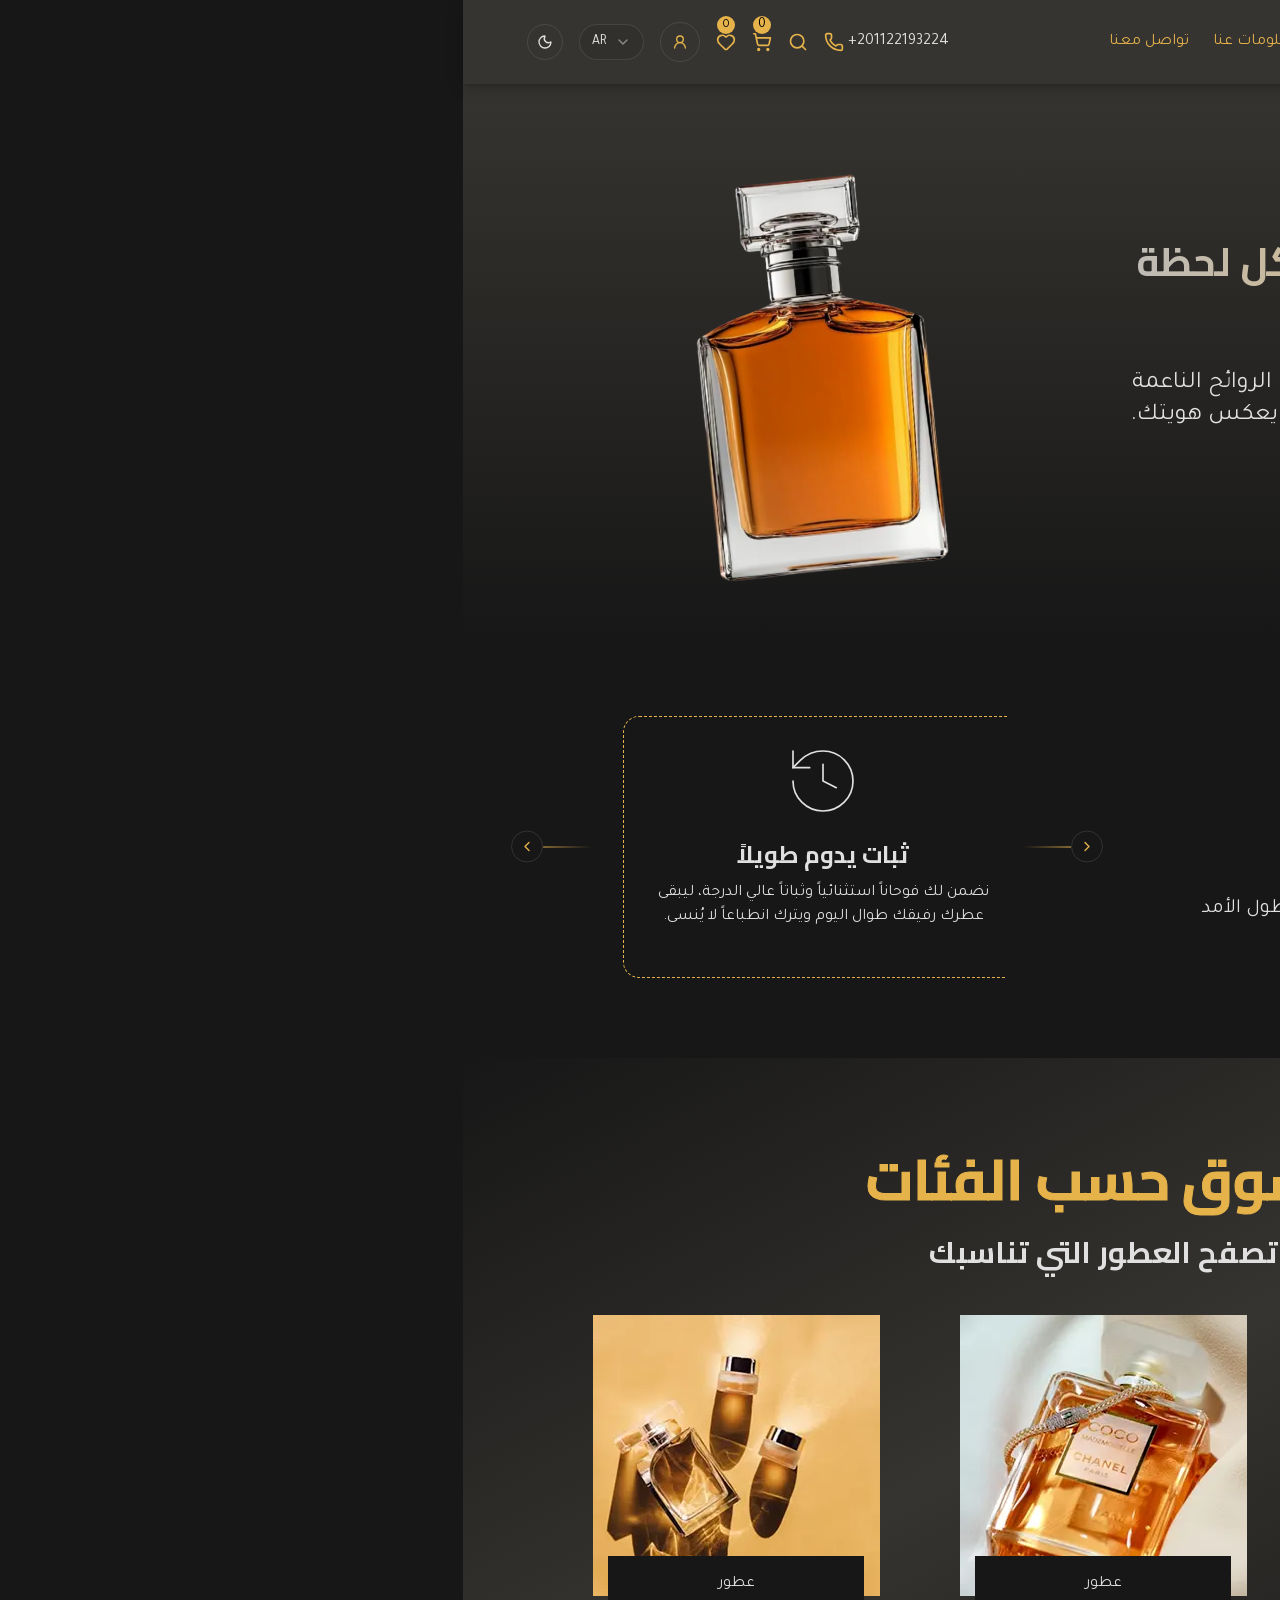
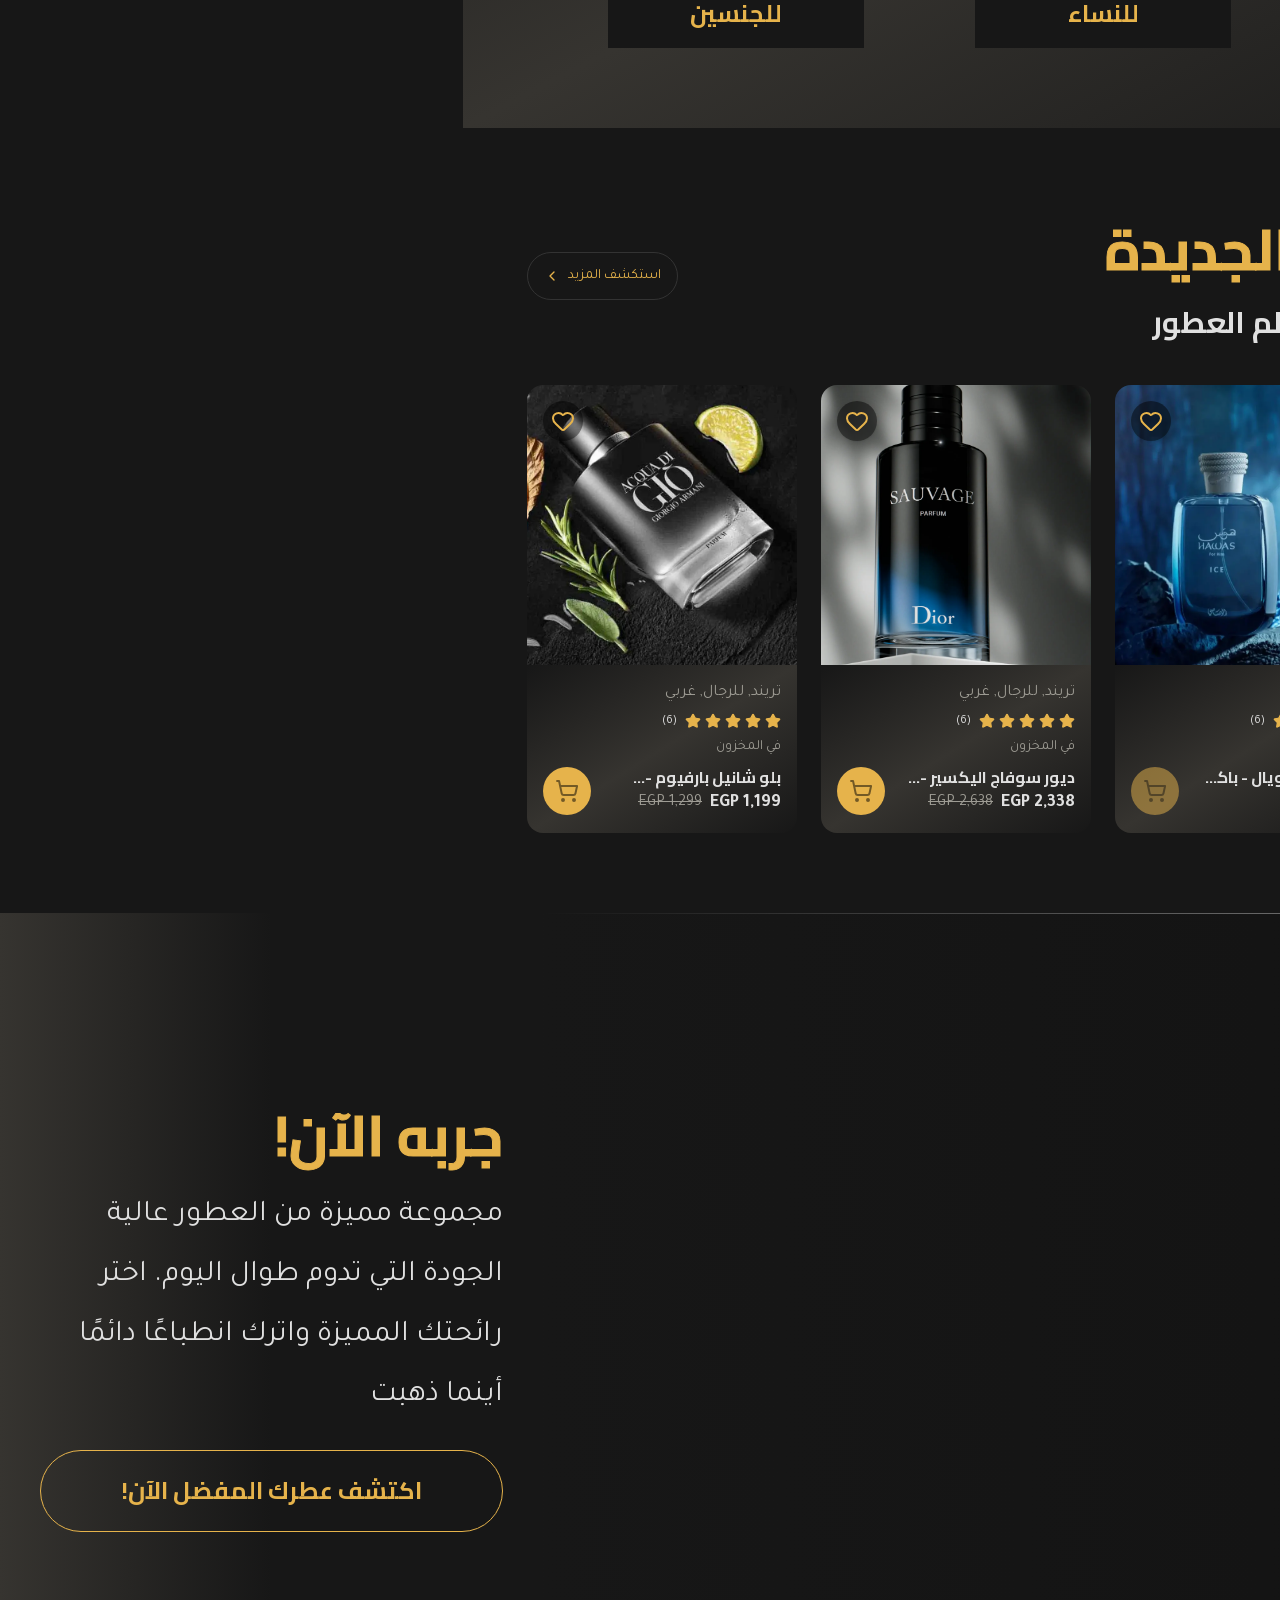
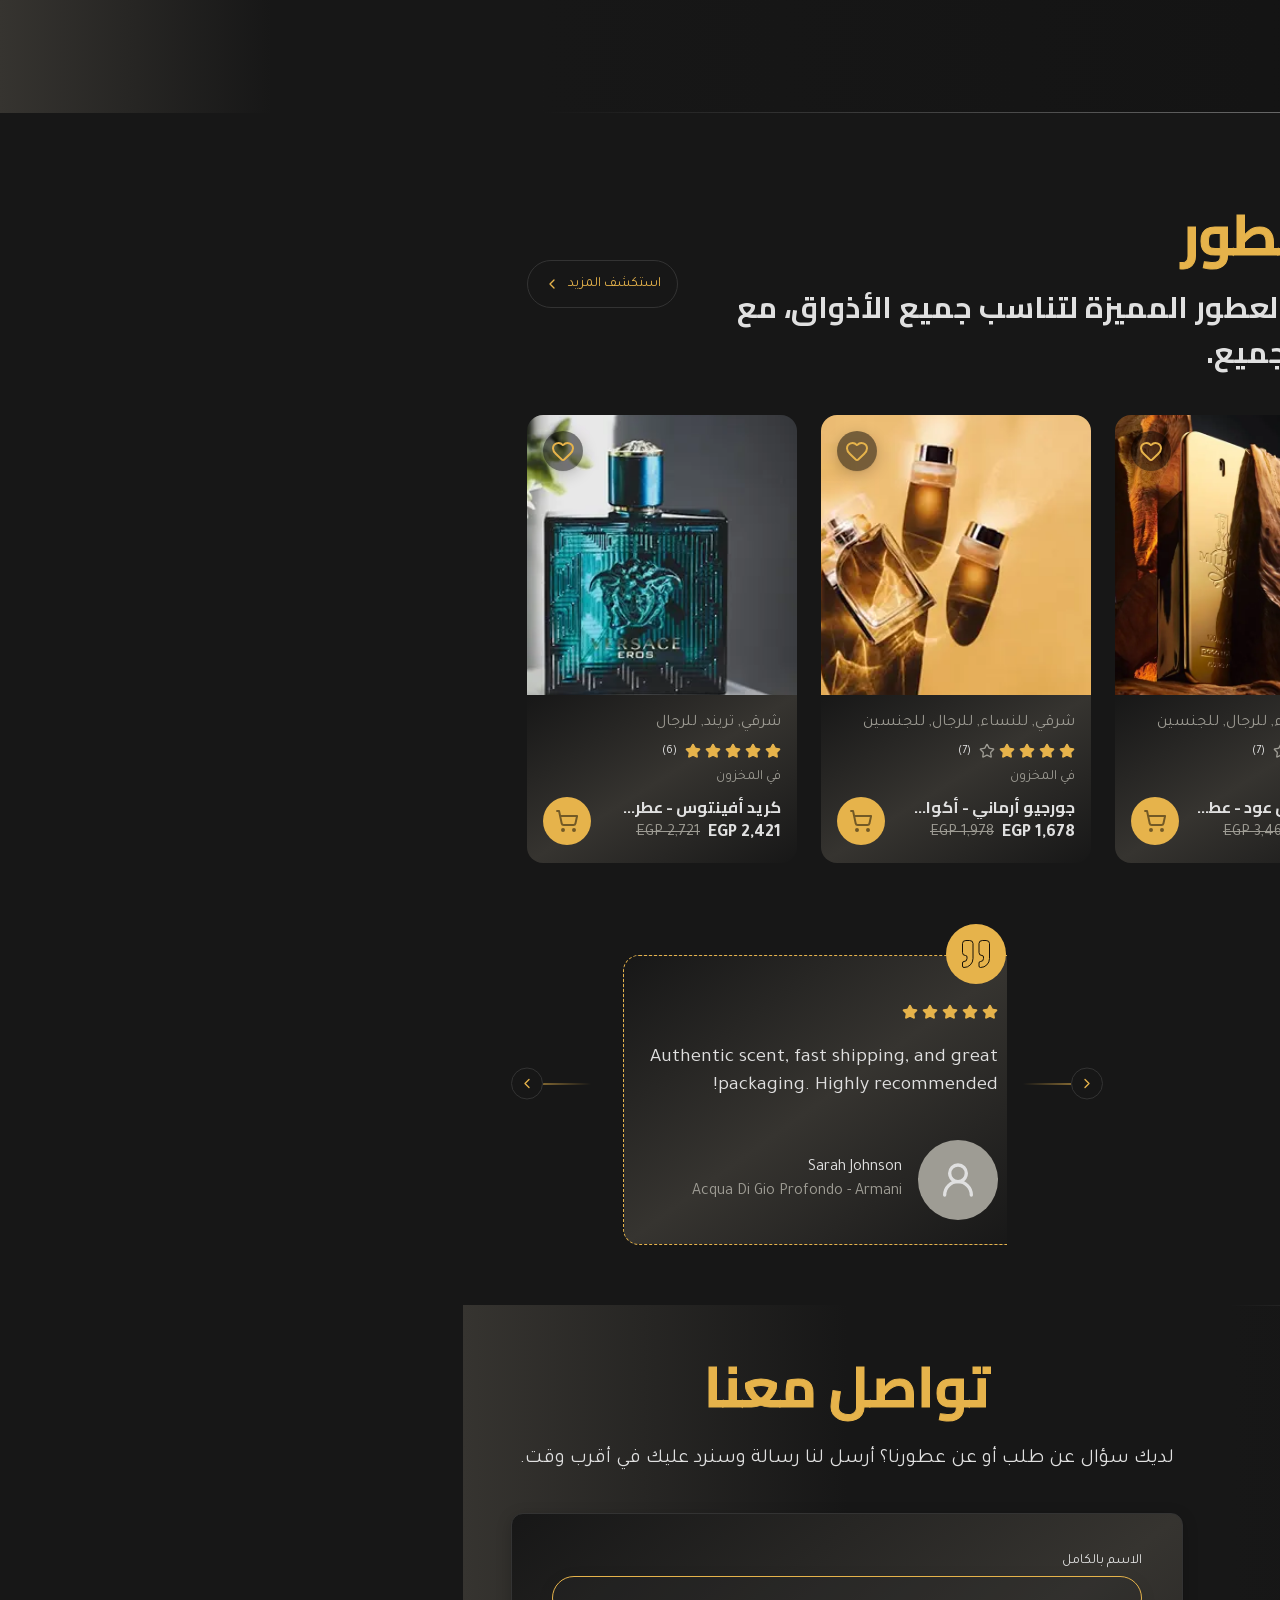
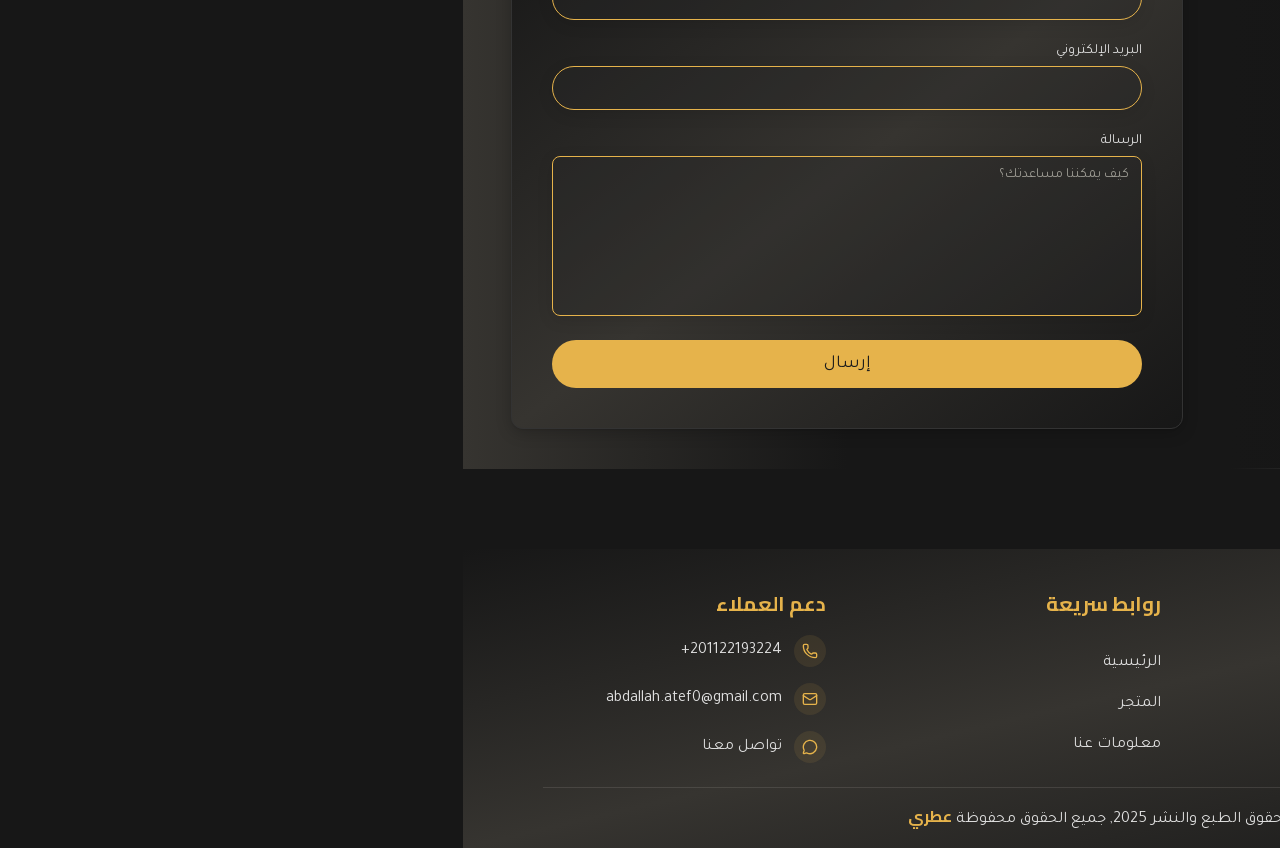
==== commit 6957db96: ".." ====
--- a/index.html
+++ b/index.html
@@ -3,28 +3,28 @@
 <head>
     <meta charset="utf-8">
     <meta name="viewport" content="width=device-width, initial-scale=1">
-    <link rel="stylesheet" href="/public/static/chunks/3246a2ed89ac74da.css" data-precedence="next">
-    <link rel="stylesheet" href="/public/static/chunks/644873013929af21.css" data-precedence="next">
-    <link rel="preload" as="script" fetchpriority="low" href="/public/static/chunks/65fbe02f49b22b6c.js">
-    <script src="/public/static/chunks/1adbf8c603f7c56b.js" async=""></script>
-    <script src="/public/static/chunks/6740f161f60c6ab5.js" async=""></script>
-    <script src="/public/static/chunks/023d923a37d494fc.js" async=""></script>
-    <script src="/public/static/chunks/dad0785d9c893843.js" async=""></script>
-    <script src="/public/static/chunks/turbopack-e0cd873ab344ef91.js" async=""></script>
-    <script src="/public/static/chunks/ff1a16fafef87110.js" async=""></script>
-    <script src="/public/static/chunks/247eb132b7f7b574.js" async=""></script>
-    <script src="/public/static/chunks/015bb0686bbbd778.js" async=""></script>
-    <script src="/public/static/chunks/9e631dd39c55720e.js" async=""></script>
-    <script src="/public/static/chunks/1a90c7a787f97b2a.js" async=""></script>
-    <script src="/public/static/chunks/efad80a629a2d653.js" async=""></script>
-    <script src="/public/static/chunks/ce349d8fbb5eeacc.js" async=""></script>
-    <script src="/public/static/chunks/5a3b8613644e14a6.js" async=""></script>
-    <script src="/public/static/chunks/2fca72ca7d531cc8.js" async=""></script>
-    <script src="/public/static/chunks/151d6c4af3519e70.js" async=""></script>
-    <script src="/public/static/chunks/d3c3f72499d98f55.js" async=""></script>
-    <script src="/public/static/chunks/eb976637d2abb21e.js" async=""></script>
-    <script src="/public/static/chunks/7d8425a10822aaf5.js" async=""></script>
-    <script src="/public/static/chunks/c151ea6a86e8acbc.js" async=""></script>
+    <link rel="stylesheet" href="public/static/chunks/3246a2ed89ac74da.css" data-precedence="next">
+    <link rel="stylesheet" href="public/static/chunks/644873013929af21.css" data-precedence="next">
+    <link rel="preload" as="script" fetchpriority="low" href="public/static/chunks/65fbe02f49b22b6c.js">
+    <script src="public/static/chunks/1adbf8c603f7c56b.js" async=""></script>
+    <script src="public/static/chunks/6740f161f60c6ab5.js" async=""></script>
+    <script src="public/static/chunks/023d923a37d494fc.js" async=""></script>
+    <script src="public/static/chunks/dad0785d9c893843.js" async=""></script>
+    <script src="public/static/chunks/turbopack-e0cd873ab344ef91.js" async=""></script>
+    <script src="public/static/chunks/ff1a16fafef87110.js" async=""></script>
+    <script src="public/static/chunks/247eb132b7f7b574.js" async=""></script>
+    <script src="public/static/chunks/015bb0686bbbd778.js" async=""></script>
+    <script src="public/static/chunks/9e631dd39c55720e.js" async=""></script>
+    <script src="public/static/chunks/1a90c7a787f97b2a.js" async=""></script>
+    <script src="public/static/chunks/efad80a629a2d653.js" async=""></script>
+    <script src="public/static/chunks/ce349d8fbb5eeacc.js" async=""></script>
+    <script src="public/static/chunks/5a3b8613644e14a6.js" async=""></script>
+    <script src="public/static/chunks/2fca72ca7d531cc8.js" async=""></script>
+    <script src="public/static/chunks/151d6c4af3519e70.js" async=""></script>
+    <script src="public/static/chunks/d3c3f72499d98f55.js" async=""></script>
+    <script src="public/static/chunks/eb976637d2abb21e.js" async=""></script>
+    <script src="public/static/chunks/7d8425a10822aaf5.js" async=""></script>
+    <script src="public/static/chunks/c151ea6a86e8acbc.js" async=""></script>
     <meta name="next-size-adjust" content="">
     <title>عطري: وجهتك الأولى للعطور الفاخرة والروائح النادرة</title>
     <meta name="description"
@@ -47,37 +47,37 @@
     <link rel="icon" href="https://res.cloudinary.com/djldepwzb/image/upload/v1778480518/Etry/logos/favicon.png">
     <link rel="apple-touch-icon"
         href="https://res.cloudinary.com/djldepwzb/image/upload/v1778480518/Etry/logos/favicon.png">
-    <script src="/public/static/chunks/a6dad97d9634a72d.js" nomodule=""></script>
-    <link rel="preload" href="/public/static/media/07454f8ad8aaac57-s.p.fc65572f.woff2" as="font" crossorigin=""
+    <script src="public/static/chunks/a6dad97d9634a72d.js" nomodule=""></script>
+    <link rel="preload" href="public/static/media/07454f8ad8aaac57-s.p.fc65572f.woff2" as="font" crossorigin=""
         type="font/woff2">
-    <link rel="preload" href="/public/static/media/1d2cc0c079997359-s.p.3e57c327.woff2" as="font" crossorigin=""
+    <link rel="preload" href="public/static/media/1d2cc0c079997359-s.p.3e57c327.woff2" as="font" crossorigin=""
         type="font/woff2">
-    <link rel="preload" href="/public/static/media/3a179c97f46f8d27-s.p.9dba6c5c.woff2" as="font" crossorigin=""
+    <link rel="preload" href="public/static/media/3a179c97f46f8d27-s.p.9dba6c5c.woff2" as="font" crossorigin=""
         type="font/woff2">
-    <link rel="preload" href="/public/static/media/47fe1b7cd6e6ed85-s.p.855a563b.woff2" as="font" crossorigin=""
+    <link rel="preload" href="public/static/media/47fe1b7cd6e6ed85-s.p.855a563b.woff2" as="font" crossorigin=""
         type="font/woff2">
-    <link rel="preload" href="/public/static/media/8e6fa89aa22d24ec-s.p.3aec397d.woff2" as="font" crossorigin=""
+    <link rel="preload" href="public/static/media/8e6fa89aa22d24ec-s.p.3aec397d.woff2" as="font" crossorigin=""
         type="font/woff2">
-    <link rel="preload" href="/public/static/media/a11ec078145f8b0e-s.p.6f712cad.woff2" as="font" crossorigin=""
+    <link rel="preload" href="public/static/media/a11ec078145f8b0e-s.p.6f712cad.woff2" as="font" crossorigin=""
         type="font/woff2">
-    <link rel="preload" href="/public/static/media/a218039a3287bcfd-s.p.4a23d71b.woff2" as="font" crossorigin=""
+    <link rel="preload" href="public/static/media/a218039a3287bcfd-s.p.4a23d71b.woff2" as="font" crossorigin=""
         type="font/woff2">
-    <link rel="preload" href="/public/static/media/d41831e24743a3c1-s.p.ae65d18e.woff2" as="font" crossorigin=""
+    <link rel="preload" href="public/static/media/d41831e24743a3c1-s.p.ae65d18e.woff2" as="font" crossorigin=""
         type="font/woff2">
-    <link rel="preload" href="/public/static/media/e2334d715941921e-s.p.d82a9aff.woff2" as="font" crossorigin=""
+    <link rel="preload" href="public/static/media/e2334d715941921e-s.p.d82a9aff.woff2" as="font" crossorigin=""
         type="font/woff2">
-    <link rel="preload" href="/public/static/media/e7b64a7fde1a3d32-s.p.c2772084.woff2" as="font" crossorigin=""
+    <link rel="preload" href="public/static/media/e7b64a7fde1a3d32-s.p.c2772084.woff2" as="font" crossorigin=""
         type="font/woff2">
-    <script src="/public/static/chunks/5169d9d1e24be8de.js"></script>
-    <script src="/public/static/chunks/3a85407db3c94fc4.js"></script>
-    <script src="/public/static/chunks/b7ebc87ca5d9ce12.js"></script>
-    <script src="/public/static/chunks/2f36a151d4fd7ac9.js"></script>
-    <script src="/public/static/chunks/bc6c5d517c68011f.js"></script>
-    <script src="/public/static/chunks/35f8c802ef67bcab.js"></script>
+    <script src="public/static/chunks/5169d9d1e24be8de.js"></script>
+    <script src="public/static/chunks/3a85407db3c94fc4.js"></script>
+    <script src="public/static/chunks/b7ebc87ca5d9ce12.js"></script>
+    <script src="public/static/chunks/2f36a151d4fd7ac9.js"></script>
+    <script src="public/static/chunks/bc6c5d517c68011f.js"></script>
+    <script src="public/static/chunks/35f8c802ef67bcab.js"></script>
     <link rel="preload" as="image"
-        imagesrcset="/public/logo.webp, /public/image?url=https%3A%2F%2Fres.cloudinary.com%2Fdjldepwzb%2Fimage%2Fupload%2Fv1778477402%2FEtry%2Flogos%2Flogo.png&amp;w=256&amp;q=75 2x">
+        imagesrcset="public/logo.webp, public/image?url=https%3A%2F%2Fres.cloudinary.com%2Fdjldepwzb%2Fimage%2Fupload%2Fv1778477402%2FEtry%2Flogos%2Flogo.png&amp;w=256&amp;q=75 2x">
     <link rel="preload" as="image"
-        imagesrcset="/public/image?url=%2Flogo.png&amp;w=96&amp;q=75 1x, /public/image?url=%2Flogo.png&amp;w=256&amp;q=75 2x">
+        imagesrcset="public/image?url=%2Flogo.png&amp;w=96&amp;q=75 1x, public/image?url=%2Flogo.png&amp;w=256&amp;q=75 2x">
     <style type="text/css">
         [data-sonner-toaster][dir=ltr],
         html[dir=ltr] {
@@ -799,36 +799,36 @@
             transform: scale(.8) translate(-50%, -50%)
         }
     </style>
-    <script src="/public/static/chunks/2f36a151d4fd7ac9.js" async=""></script>
-    <script src="/public/static/chunks/bc6c5d517c68011f.js" async=""></script>
-    <script src="/public/static/chunks/35f8c802ef67bcab.js" async=""></script>
+    <script src="public/static/chunks/2f36a151d4fd7ac9.js" async=""></script>
+    <script src="public/static/chunks/bc6c5d517c68011f.js" async=""></script>
+    <script src="public/static/chunks/35f8c802ef67bcab.js" async=""></script>
 </head>
 
 <body
     class="cairo_2ae3e8c9-module___iI9ta__variable tajawal_4beabc33-module__nO2-wq__variable ar flex flex-col min-h-screen mb-13 md:mb-0"
     style="overflow: auto;" cz-shortcut-listen="true">
     <div hidden=""><!--$--><!--/$--></div>
-    <script src="/public/static/chunks/65fbe02f49b22b6c.js" id="_R_" async=""></script>
+    <script src="public/static/chunks/65fbe02f49b22b6c.js" id="_R_" async=""></script>
     <script>(self._public_f = self._public_f || []).push([0])</script>
-    <script>self._public_f.push([1, "1:\"$Sreact.fragment\"\n2:I[39756,[\"/public/static/chunks/ff1a16fafef87110.js\",\"/public/static/chunks/247eb132b7f7b574.js\"],\"default\"]\n3:I[37457,[\"/public/static/chunks/ff1a16fafef87110.js\",\"/public/static/chunks/247eb132b7f7b574.js\"],\"default\"]\n6:I[97367,[\"/public/static/chunks/ff1a16fafef87110.js\",\"/public/static/chunks/247eb132b7f7b574.js\"],\"OutletBoundary\"]\n7:\"$Sreact.suspense\"\n9:I[74268,[\"/public/static/chunks/015bb0686bbbd778.js\",\"/public/static/chunks/9e631dd39c55720e.js\",\"/public/static/chunks/1a90c7a787f97b2a.js\",\"/public/static/chunks/efad80a629a2d653.js\",\"/public/static/chunks/ce349d8fbb5eeacc.js\",\"/public/static/chunks/5a3b8613644e14a6.js\",\"/public/static/chunks/2fca72ca7d531cc8.js\",\"/public/static/chunks/151d6c4af3519e70.js\",\"/public/static/chunks/d3c3f72499d98f55.js\",\"/public/static/chunks/eb976637d2abb21e.js\",\"/public/static/chunks/7d8425a10822aaf5.js\",\"/public/static/chunks/c151ea6a86e8acbc.js\"],\"default\"]\na:I[97367,[\"/public/static/chunks/ff1a16fafef87110.js\",\"/public/static/chunks/247eb132b7f7b574.js\"],\"ViewportBoundary\"]\nc:I[97367,[\"/public/static/chunks/ff1a16fafef87110.js\",\"/public/static/chunks/247eb132b7f7b574.js\"],\"MetadataBoundary\"]\ne:I[68027,[],\"default\"]\n:HL[\"/public/static/chunks/3246a2ed89ac74da.css\",\"style\"]\n:HL[\"/public/static/chunks/644873013929af21.css\",\"style\"]\n:HL[\"/public/static/media/07454f8ad8aaac57-s.p.fc65572f.woff2\",\"font\",{\"crossOrigin\":\"\",\"type\":\"font/woff2\"}]\n:HL[\"/public/static/media/1d2cc0c079997359-s.p.3e57c327.woff2\",\"font\",{\"crossOrigin\":\"\",\"type\":\"font/woff2\"}]\n:HL[\"/public/static/media/3a179c97f46f8d27-s.p.9dba6c5c.woff2\",\"font\",{\"crossOrigin\":\"\",\"type\":\"font/woff2\"}]\n:HL[\"/public/static/media/47fe1b7cd6e6ed85-s.p.855a563b.woff2\",\"font\",{\"crossOrigin\":\"\",\"type\":\"font/woff2\"}]\n:HL[\"/public/static/media/8e6fa89aa22d24ec-s.p.3aec397d.woff2\",\"font\",{\"crossOrigin\":\"\",\"type\":\"font/woff2\"}]\n:HL[\"/public/static/media/a11ec078145f8b0e-s.p.6f712cad.woff2\",\"font\",{\"crossOrigin\":\"\",\"type\":\"font/woff2\"}]\n:HL[\"/public/static/media/a218039a3287bcfd-s.p.4a23d71b.woff2\",\"font\",{\"crossOrigin\":\"\",\"type\":\"font/woff2\"}]\n:HL[\"/public/static/media/d41831e24743a3c1-s.p.ae65d18e.woff2\",\"font\",{\"crossOrigin\":\"\",\"type\":\"font/woff2\"}]\n:HL[\"/public/static/media/e2334d715941921e-s.p.d82a9aff.woff2\",\"font\",{\"crossOrigin\":\"\",\"type\":\"font/woff2\"}]\n:HL[\"/public/static/media/e7b64a7fde1a3d32-s.p.c2772084.woff2\",\"font\",{\"crossOrigin\":\"\",\"type\":\"font/woff2\"}]\n"])</script>
-    <script>self._public_f.push([1, "0:{\"P\":null,\"b\":\"m5Sf5xsleS0hsMIebc3zI\",\"c\":[\"\",\"ar\"],\"q\":\"\",\"i\":false,\"f\":[[[\"\",{\"children\":[[\"locale\",\"ar\",\"d\"],{\"children\":[\"(Pages)\",{\"children\":[\"(Home)\",{\"children\":[\"__PAGE__\",{}]}]}]},\"$undefined\",\"$undefined\",true]}],[[\"$\",\"$1\",\"c\",{\"children\":[null,[\"$\",\"$L2\",null,{\"parallelRouterKey\":\"children\",\"error\":\"$undefined\",\"errorStyles\":\"$undefined\",\"errorScripts\":\"$undefined\",\"template\":[\"$\",\"$L3\",null,{}],\"templateStyles\":\"$undefined\",\"templateScripts\":\"$undefined\",\"notFound\":[[[\"$\",\"title\",null,{\"children\":\"404: This page could not be found.\"}],[\"$\",\"div\",null,{\"style\":{\"fontFamily\":\"system-ui,\\\"Segoe UI\\\",Roboto,Helvetica,Arial,sans-serif,\\\"Apple Color Emoji\\\",\\\"Segoe UI Emoji\\\"\",\"height\":\"100vh\",\"textAlign\":\"center\",\"display\":\"flex\",\"flexDirection\":\"column\",\"alignItems\":\"center\",\"justifyContent\":\"center\"},\"children\":[\"$\",\"div\",null,{\"children\":[[\"$\",\"style\",null,{\"dangerouslySetInnerHTML\":{\"__html\":\"body{color:#000;background:#fff;margin:0}.next-error-h1{border-right:1px solid rgba(0,0,0,.3)}@media (prefers-color-scheme:dark){body{color:#fff;background:#000}.next-error-h1{border-right:1px solid rgba(255,255,255,.3)}}\"}}],[\"$\",\"h1\",null,{\"className\":\"next-error-h1\",\"style\":{\"display\":\"inline-block\",\"margin\":\"0 20px 0 0\",\"padding\":\"0 23px 0 0\",\"fontSize\":24,\"fontWeight\":500,\"verticalAlign\":\"top\",\"lineHeight\":\"49px\"},\"children\":404}],[\"$\",\"div\",null,{\"style\":{\"display\":\"inline-block\"},\"children\":[\"$\",\"h2\",null,{\"style\":{\"fontSize\":14,\"fontWeight\":400,\"lineHeight\":\"49px\",\"margin\":0},\"children\":\"This page could not be found.\"}]}]]}]}]],[]],\"forbidden\":\"$undefined\",\"unauthorized\":\"$undefined\"}]]}],{\"children\":[[\"$\",\"$1\",\"c\",{\"children\":[[[\"$\",\"link\",\"0\",{\"rel\":\"stylesheet\",\"href\":\"/public/static/chunks/3246a2ed89ac74da.css\",\"precedence\":\"next\",\"crossOrigin\":\"$undefined\",\"nonce\":\"$undefined\"}],[\"$\",\"link\",\"1\",{\"rel\":\"stylesheet\",\"href\":\"/public/static/chunks/644873013929af21.css\",\"precedence\":\"next\",\"crossOrigin\":\"$undefined\",\"nonce\":\"$undefined\"}],[\"$\",\"script\",\"script-0\",{\"src\":\"/public/static/chunks/015bb0686bbbd778.js\",\"async\":true,\"nonce\":\"$undefined\"}],[\"$\",\"script\",\"script-1\",{\"src\":\"/public/static/chunks/9e631dd39c55720e.js\",\"async\":true,\"nonce\":\"$undefined\"}],[\"$\",\"script\",\"script-2\",{\"src\":\"/public/static/chunks/1a90c7a787f97b2a.js\",\"async\":true,\"nonce\":\"$undefined\"}],[\"$\",\"script\",\"script-3\",{\"src\":\"/public/static/chunks/efad80a629a2d653.js\",\"async\":true,\"nonce\":\"$undefined\"}],[\"$\",\"script\",\"script-4\",{\"src\":\"/public/static/chunks/ce349d8fbb5eeacc.js\",\"async\":true,\"nonce\":\"$undefined\"}],[\"$\",\"script\",\"script-5\",{\"src\":\"/public/static/chunks/5a3b8613644e14a6.js\",\"async\":true,\"nonce\":\"$undefined\"}],[\"$\",\"script\",\"script-6\",{\"src\":\"/public/static/chunks/2fca72ca7d531cc8.js\",\"async\":true,\"nonce\":\"$undefined\"}],[\"$\",\"script\",\"script-7\",{\"src\":\"/public/static/chunks/151d6c4af3519e70.js\",\"async\":true,\"nonce\":\"$undefined\"}],[\"$\",\"script\",\"script-8\",{\"src\":\"/public/static/chunks/d3c3f72499d98f55.js\",\"async\":true,\"nonce\":\"$undefined\"}],[\"$\",\"script\",\"script-9\",{\"src\":\"/public/static/chunks/eb976637d2abb21e.js\",\"async\":true,\"nonce\":\"$undefined\"}],[\"$\",\"script\",\"script-10\",{\"src\":\"/public/static/chunks/7d8425a10822aaf5.js\",\"async\":true,\"nonce\":\"$undefined\"}]],\"$L4\"]}],{\"children\":[[\"$\",\"$1\",\"c\",{\"children\":[null,[\"$\",\"$L2\",null,{\"parallelRouterKey\":\"children\",\"error\":\"$undefined\",\"errorStyles\":\"$undefined\",\"errorScripts\":\"$undefined\",\"template\":[\"$\",\"$L3\",null,{}],\"templateStyles\":\"$undefined\",\"templateScripts\":\"$undefined\",\"notFound\":\"$undefined\",\"forbidden\":\"$undefined\",\"unauthorized\":\"$undefined\"}]]}],{\"children\":[[\"$\",\"$1\",\"c\",{\"children\":[null,[\"$\",\"$L2\",null,{\"parallelRouterKey\":\"children\",\"error\":\"$undefined\",\"errorStyles\":\"$undefined\",\"errorScripts\":\"$undefined\",\"template\":[\"$\",\"$L3\",null,{}],\"templateStyles\":\"$undefined\",\"templateScripts\":\"$undefined\",\"notFound\":\"$undefined\",\"forbidden\":\"$undefined\",\"unauthorized\":\"$undefined\"}]]}],{\"children\":[[\"$\",\"$1\",\"c\",{\"children\":[\"$L5\",[[\"$\",\"script\",\"script-0\",{\"src\":\"/public/static/chunks/2f36a151d4fd7ac9.js\",\"async\":true,\"nonce\":\"$undefined\"}],[\"$\",\"script\",\"script-1\",{\"src\":\"/public/static/chunks/bc6c5d517c68011f.js\",\"async\":true,\"nonce\":\"$undefined\"}],[\"$\",\"script\",\"script-2\",{\"src\":\"/public/static/chunks/35f8c802ef67bcab.js\",\"async\":true,\"nonce\":\"$undefined\"}]],[\"$\",\"$L6\",null,{\"children\":[\"$\",\"$7\",null,{\"name\":\"Next.MetadataOutlet\",\"children\":\"$@8\"}]}]]}],{},null,false,false]},null,false,false]},null,false,false]},[[\"$\",\"$L9\",\"l\",{}],[],[[\"$\",\"script\",\"script-0\",{\"src\":\"/public/static/chunks/c151ea6a86e8acbc.js\",\"async\":true}]]],false,false]},null,false,false],[\"$\",\"$1\",\"h\",{\"children\":[null,[\"$\",\"$La\",null,{\"children\":\"$@b\"}],[\"$\",\"div\",null,{\"hidden\":true,\"children\":[\"$\",\"$Lc\",null,{\"children\":[\"$\",\"$7\",null,{\"name\":\"Next.Metadata\",\"children\":\"$@d\"}]}]}],[\"$\",\"meta\",null,{\"name\":\"next-size-adjust\",\"content\":\"\"}]]}],false]],\"m\":\"$undefined\",\"G\":[\"$e\",[]],\"S\":false}\n"])</script>
+    <script>self._public_f.push([1, "1:\"$Sreact.fragment\"\n2:I[39756,[\"public/static/chunks/ff1a16fafef87110.js\",\"public/static/chunks/247eb132b7f7b574.js\"],\"default\"]\n3:I[37457,[\"public/static/chunks/ff1a16fafef87110.js\",\"public/static/chunks/247eb132b7f7b574.js\"],\"default\"]\n6:I[97367,[\"public/static/chunks/ff1a16fafef87110.js\",\"public/static/chunks/247eb132b7f7b574.js\"],\"OutletBoundary\"]\n7:\"$Sreact.suspense\"\n9:I[74268,[\"public/static/chunks/015bb0686bbbd778.js\",\"public/static/chunks/9e631dd39c55720e.js\",\"public/static/chunks/1a90c7a787f97b2a.js\",\"public/static/chunks/efad80a629a2d653.js\",\"public/static/chunks/ce349d8fbb5eeacc.js\",\"public/static/chunks/5a3b8613644e14a6.js\",\"public/static/chunks/2fca72ca7d531cc8.js\",\"public/static/chunks/151d6c4af3519e70.js\",\"public/static/chunks/d3c3f72499d98f55.js\",\"public/static/chunks/eb976637d2abb21e.js\",\"public/static/chunks/7d8425a10822aaf5.js\",\"public/static/chunks/c151ea6a86e8acbc.js\"],\"default\"]\na:I[97367,[\"public/static/chunks/ff1a16fafef87110.js\",\"public/static/chunks/247eb132b7f7b574.js\"],\"ViewportBoundary\"]\nc:I[97367,[\"public/static/chunks/ff1a16fafef87110.js\",\"public/static/chunks/247eb132b7f7b574.js\"],\"MetadataBoundary\"]\ne:I[68027,[],\"default\"]\n:HL[\"public/static/chunks/3246a2ed89ac74da.css\",\"style\"]\n:HL[\"public/static/chunks/644873013929af21.css\",\"style\"]\n:HL[\"public/static/media/07454f8ad8aaac57-s.p.fc65572f.woff2\",\"font\",{\"crossOrigin\":\"\",\"type\":\"font/woff2\"}]\n:HL[\"public/static/media/1d2cc0c079997359-s.p.3e57c327.woff2\",\"font\",{\"crossOrigin\":\"\",\"type\":\"font/woff2\"}]\n:HL[\"public/static/media/3a179c97f46f8d27-s.p.9dba6c5c.woff2\",\"font\",{\"crossOrigin\":\"\",\"type\":\"font/woff2\"}]\n:HL[\"public/static/media/47fe1b7cd6e6ed85-s.p.855a563b.woff2\",\"font\",{\"crossOrigin\":\"\",\"type\":\"font/woff2\"}]\n:HL[\"public/static/media/8e6fa89aa22d24ec-s.p.3aec397d.woff2\",\"font\",{\"crossOrigin\":\"\",\"type\":\"font/woff2\"}]\n:HL[\"public/static/media/a11ec078145f8b0e-s.p.6f712cad.woff2\",\"font\",{\"crossOrigin\":\"\",\"type\":\"font/woff2\"}]\n:HL[\"public/static/media/a218039a3287bcfd-s.p.4a23d71b.woff2\",\"font\",{\"crossOrigin\":\"\",\"type\":\"font/woff2\"}]\n:HL[\"public/static/media/d41831e24743a3c1-s.p.ae65d18e.woff2\",\"font\",{\"crossOrigin\":\"\",\"type\":\"font/woff2\"}]\n:HL[\"public/static/media/e2334d715941921e-s.p.d82a9aff.woff2\",\"font\",{\"crossOrigin\":\"\",\"type\":\"font/woff2\"}]\n:HL[\"public/static/media/e7b64a7fde1a3d32-s.p.c2772084.woff2\",\"font\",{\"crossOrigin\":\"\",\"type\":\"font/woff2\"}]\n"])</script>
+    <script>self._public_f.push([1, "0:{\"P\":null,\"b\":\"m5Sf5xsleS0hsMIebc3zI\",\"c\":[\"\",\"ar\"],\"q\":\"\",\"i\":false,\"f\":[[[\"\",{\"children\":[[\"locale\",\"ar\",\"d\"],{\"children\":[\"(Pages)\",{\"children\":[\"(Home)\",{\"children\":[\"__PAGE__\",{}]}]}]},\"$undefined\",\"$undefined\",true]}],[[\"$\",\"$1\",\"c\",{\"children\":[null,[\"$\",\"$L2\",null,{\"parallelRouterKey\":\"children\",\"error\":\"$undefined\",\"errorStyles\":\"$undefined\",\"errorScripts\":\"$undefined\",\"template\":[\"$\",\"$L3\",null,{}],\"templateStyles\":\"$undefined\",\"templateScripts\":\"$undefined\",\"notFound\":[[[\"$\",\"title\",null,{\"children\":\"404: This page could not be found.\"}],[\"$\",\"div\",null,{\"style\":{\"fontFamily\":\"system-ui,\\\"Segoe UI\\\",Roboto,Helvetica,Arial,sans-serif,\\\"Apple Color Emoji\\\",\\\"Segoe UI Emoji\\\"\",\"height\":\"100vh\",\"textAlign\":\"center\",\"display\":\"flex\",\"flexDirection\":\"column\",\"alignItems\":\"center\",\"justifyContent\":\"center\"},\"children\":[\"$\",\"div\",null,{\"children\":[[\"$\",\"style\",null,{\"dangerouslySetInnerHTML\":{\"__html\":\"body{color:#000;background:#fff;margin:0}.next-error-h1{border-right:1px solid rgba(0,0,0,.3)}@media (prefers-color-scheme:dark){body{color:#fff;background:#000}.next-error-h1{border-right:1px solid rgba(255,255,255,.3)}}\"}}],[\"$\",\"h1\",null,{\"className\":\"next-error-h1\",\"style\":{\"display\":\"inline-block\",\"margin\":\"0 20px 0 0\",\"padding\":\"0 23px 0 0\",\"fontSize\":24,\"fontWeight\":500,\"verticalAlign\":\"top\",\"lineHeight\":\"49px\"},\"children\":404}],[\"$\",\"div\",null,{\"style\":{\"display\":\"inline-block\"},\"children\":[\"$\",\"h2\",null,{\"style\":{\"fontSize\":14,\"fontWeight\":400,\"lineHeight\":\"49px\",\"margin\":0},\"children\":\"This page could not be found.\"}]}]]}]}]],[]],\"forbidden\":\"$undefined\",\"unauthorized\":\"$undefined\"}]]}],{\"children\":[[\"$\",\"$1\",\"c\",{\"children\":[[[\"$\",\"link\",\"0\",{\"rel\":\"stylesheet\",\"href\":\"public/static/chunks/3246a2ed89ac74da.css\",\"precedence\":\"next\",\"crossOrigin\":\"$undefined\",\"nonce\":\"$undefined\"}],[\"$\",\"link\",\"1\",{\"rel\":\"stylesheet\",\"href\":\"public/static/chunks/644873013929af21.css\",\"precedence\":\"next\",\"crossOrigin\":\"$undefined\",\"nonce\":\"$undefined\"}],[\"$\",\"script\",\"script-0\",{\"src\":\"public/static/chunks/015bb0686bbbd778.js\",\"async\":true,\"nonce\":\"$undefined\"}],[\"$\",\"script\",\"script-1\",{\"src\":\"public/static/chunks/9e631dd39c55720e.js\",\"async\":true,\"nonce\":\"$undefined\"}],[\"$\",\"script\",\"script-2\",{\"src\":\"public/static/chunks/1a90c7a787f97b2a.js\",\"async\":true,\"nonce\":\"$undefined\"}],[\"$\",\"script\",\"script-3\",{\"src\":\"public/static/chunks/efad80a629a2d653.js\",\"async\":true,\"nonce\":\"$undefined\"}],[\"$\",\"script\",\"script-4\",{\"src\":\"public/static/chunks/ce349d8fbb5eeacc.js\",\"async\":true,\"nonce\":\"$undefined\"}],[\"$\",\"script\",\"script-5\",{\"src\":\"public/static/chunks/5a3b8613644e14a6.js\",\"async\":true,\"nonce\":\"$undefined\"}],[\"$\",\"script\",\"script-6\",{\"src\":\"public/static/chunks/2fca72ca7d531cc8.js\",\"async\":true,\"nonce\":\"$undefined\"}],[\"$\",\"script\",\"script-7\",{\"src\":\"public/static/chunks/151d6c4af3519e70.js\",\"async\":true,\"nonce\":\"$undefined\"}],[\"$\",\"script\",\"script-8\",{\"src\":\"public/static/chunks/d3c3f72499d98f55.js\",\"async\":true,\"nonce\":\"$undefined\"}],[\"$\",\"script\",\"script-9\",{\"src\":\"public/static/chunks/eb976637d2abb21e.js\",\"async\":true,\"nonce\":\"$undefined\"}],[\"$\",\"script\",\"script-10\",{\"src\":\"public/static/chunks/7d8425a10822aaf5.js\",\"async\":true,\"nonce\":\"$undefined\"}]],\"$L4\"]}],{\"children\":[[\"$\",\"$1\",\"c\",{\"children\":[null,[\"$\",\"$L2\",null,{\"parallelRouterKey\":\"children\",\"error\":\"$undefined\",\"errorStyles\":\"$undefined\",\"errorScripts\":\"$undefined\",\"template\":[\"$\",\"$L3\",null,{}],\"templateStyles\":\"$undefined\",\"templateScripts\":\"$undefined\",\"notFound\":\"$undefined\",\"forbidden\":\"$undefined\",\"unauthorized\":\"$undefined\"}]]}],{\"children\":[[\"$\",\"$1\",\"c\",{\"children\":[null,[\"$\",\"$L2\",null,{\"parallelRouterKey\":\"children\",\"error\":\"$undefined\",\"errorStyles\":\"$undefined\",\"errorScripts\":\"$undefined\",\"template\":[\"$\",\"$L3\",null,{}],\"templateStyles\":\"$undefined\",\"templateScripts\":\"$undefined\",\"notFound\":\"$undefined\",\"forbidden\":\"$undefined\",\"unauthorized\":\"$undefined\"}]]}],{\"children\":[[\"$\",\"$1\",\"c\",{\"children\":[\"$L5\",[[\"$\",\"script\",\"script-0\",{\"src\":\"public/static/chunks/2f36a151d4fd7ac9.js\",\"async\":true,\"nonce\":\"$undefined\"}],[\"$\",\"script\",\"script-1\",{\"src\":\"public/static/chunks/bc6c5d517c68011f.js\",\"async\":true,\"nonce\":\"$undefined\"}],[\"$\",\"script\",\"script-2\",{\"src\":\"public/static/chunks/35f8c802ef67bcab.js\",\"async\":true,\"nonce\":\"$undefined\"}]],[\"$\",\"$L6\",null,{\"children\":[\"$\",\"$7\",null,{\"name\":\"Next.MetadataOutlet\",\"children\":\"$@8\"}]}]]}],{},null,false,false]},null,false,false]},null,false,false]},[[\"$\",\"$L9\",\"l\",{}],[],[[\"$\",\"script\",\"script-0\",{\"src\":\"public/static/chunks/c151ea6a86e8acbc.js\",\"async\":true}]]],false,false]},null,false,false],[\"$\",\"$1\",\"h\",{\"children\":[null,[\"$\",\"$La\",null,{\"children\":\"$@b\"}],[\"$\",\"div\",null,{\"hidden\":true,\"children\":[\"$\",\"$Lc\",null,{\"children\":[\"$\",\"$7\",null,{\"name\":\"Next.Metadata\",\"children\":\"$@d\"}]}]}],[\"$\",\"meta\",null,{\"name\":\"next-size-adjust\",\"content\":\"\"}]]}],false]],\"m\":\"$undefined\",\"G\":[\"$e\",[]],\"S\":false}\n"])</script>
     <script>self._public_f.push([1, "b:[[\"$\",\"meta\",\"0\",{\"charSet\":\"utf-8\"}],[\"$\",\"meta\",\"1\",{\"name\":\"viewport\",\"content\":\"width=device-width, initial-scale=1\"}]]\n"])</script>
-    <script>self._public_f.push([1, "f:I[27201,[\"/public/static/chunks/ff1a16fafef87110.js\",\"/public/static/chunks/247eb132b7f7b574.js\"],\"IconMark\"]\n"])</script>
+    <script>self._public_f.push([1, "f:I[27201,[\"public/static/chunks/ff1a16fafef87110.js\",\"public/static/chunks/247eb132b7f7b574.js\"],\"IconMark\"]\n"])</script>
     <script>self._public_f.push([1, "d:[[\"$\",\"title\",\"0\",{\"children\":\"عطري: وجهتك الأولى للعطور الفاخرة والروائح النادرة\"}],[\"$\",\"meta\",\"1\",{\"name\":\"description\",\"content\":\"اكتشف عالمًا من الفخامة مع متجر عطري. نوفر لك تشكيلة حصرية من أرقى العطور الشرقية والعالمية. تسوق الآن واستمتع بعروضنا الحصرية.\"}],[\"$\",\"meta\",\"2\",{\"property\":\"og:title\",\"content\":\"عطري: وجهتك الأولى للعطور الفاخرة والروائح النادرة\"}],[\"$\",\"meta\",\"3\",{\"property\":\"og:description\",\"content\":\"اكتشف عالمًا من الفخامة مع متجر عطري. نوفر لك تشكيلة حصرية من أرقى العطور الشرقية والعالمية. تسوق الآن واستمتع بعروضنا الحصرية.\"}],[\"$\",\"meta\",\"4\",{\"property\":\"og:image\",\"content\":\"https://etry-five.vercel.app/opengraph-image.png?opengraph-image.abb5ab85.png\"}],[\"$\",\"meta\",\"5\",{\"property\":\"og:image:width\",\"content\":\"540\"}],[\"$\",\"meta\",\"6\",{\"property\":\"og:image:height\",\"content\":\"462\"}],[\"$\",\"meta\",\"7\",{\"property\":\"og:image:type\",\"content\":\"image/png\"}],[\"$\",\"meta\",\"8\",{\"name\":\"twitter:card\",\"content\":\"summary_large_image\"}],[\"$\",\"meta\",\"9\",{\"name\":\"twitter:title\",\"content\":\"عطري: وجهتك الأولى للعطور الفاخرة والروائح النادرة\"}],[\"$\",\"meta\",\"10\",{\"name\":\"twitter:description\",\"content\":\"اكتشف عالمًا من الفخامة مع متجر عطري. نوفر لك تشكيلة حصرية من أرقى العطور الشرقية والعالمية. تسوق الآن واستمتع بعروضنا الحصرية.\"}],[\"$\",\"meta\",\"11\",{\"name\":\"twitter:image\",\"content\":\"https://etry-five.vercel.app/opengraph-image.png?opengraph-image.abb5ab85.png\"}],[\"$\",\"meta\",\"12\",{\"name\":\"twitter:image:width\",\"content\":\"540\"}],[\"$\",\"meta\",\"13\",{\"name\":\"twitter:image:height\",\"content\":\"462\"}],[\"$\",\"meta\",\"14\",{\"name\":\"twitter:image:type\",\"content\":\"image/png\"}],[\"$\",\"link\",\"15\",{\"rel\":\"icon\",\"href\":\"https://res.cloudinary.com/djldepwzb/image/upload/v1778480518/Etry/logos/favicon.png\"}],[\"$\",\"link\",\"16\",{\"rel\":\"apple-touch-icon\",\"href\":\"https://res.cloudinary.com/djldepwzb/image/upload/v1778480518/Etry/logos/favicon.png\"}],[\"$\",\"$Lf\",\"17\",{}]]\n"])</script>
     <script>self._public_f.push([1, "8:null\n"])</script>
-    <script>self._public_f.push([1, "10:I[60268,[\"/public/static/chunks/015bb0686bbbd778.js\",\"/public/static/chunks/9e631dd39c55720e.js\",\"/public/static/chunks/1a90c7a787f97b2a.js\",\"/public/static/chunks/efad80a629a2d653.js\",\"/public/static/chunks/ce349d8fbb5eeacc.js\",\"/public/static/chunks/5a3b8613644e14a6.js\",\"/public/static/chunks/2fca72ca7d531cc8.js\",\"/public/static/chunks/151d6c4af3519e70.js\",\"/public/static/chunks/d3c3f72499d98f55.js\",\"/public/static/chunks/eb976637d2abb21e.js\",\"/public/static/chunks/7d8425a10822aaf5.js\"],\"default\"]\n11:I[10364,[\"/public/static/chunks/015bb0686bbbd778.js\",\"/public/static/chunks/9e631dd39c55720e.js\",\"/public/static/chunks/1a90c7a787f97b2a.js\",\"/public/static/chunks/efad80a629a2d653.js\",\"/public/static/chunks/ce349d8fbb5eeacc.js\",\"/public/static/chunks/5a3b8613644e14a6.js\",\"/public/static/chunks/2fca72ca7d531cc8.js\",\"/public/static/chunks/151d6c4af3519e70.js\",\"/public/static/chunks/d3c3f72499d98f55.js\",\"/public/static/chunks/eb976637d2abb21e.js\",\"/public/static/chunks/7d8425a10822aaf5.js\"],\"ThemeProvider\"]\n4:[\"$\",\"html\",null,{\"lang\":\"ar\",\"dir\":\"rtl\",\"suppressHydrationWarning\":true,\"children\":[\"$\",\"body\",null,{\"className\":\"cairo_2ae3e8c9-module___iI9ta__variable tajawal_4beabc33-module__nO2-wq__variable ar flex flex-col min-h-screen mb-13 md:mb-0\",\"children\":[\"$\",\"$L10\",null,{\"children\":[\"$\",\"$L11\",null,{\"attribute\":\"class\",\"defaultTheme\":\"dark\",\"enableSystem\":true,\"disableTransitionOnChange\":true,\"children\":\"$L12\"}]}]}]}]\n"])</script>
-    <script>self._public_f.push([1, "13:I[75696,[\"/public/static/chunks/015bb0686bbbd778.js\",\"/public/static/chunks/9e631dd39c55720e.js\",\"/public/static/chunks/1a90c7a787f97b2a.js\",\"/public/static/chunks/efad80a629a2d653.js\",\"/public/static/chunks/ce349d8fbb5eeacc.js\",\"/public/static/chunks/5a3b8613644e14a6.js\",\"/public/static/chunks/2fca72ca7d531cc8.js\",\"/public/static/chunks/151d6c4af3519e70.js\",\"/public/static/chunks/d3c3f72499d98f55.js\",\"/public/static/chunks/eb976637d2abb21e.js\",\"/public/static/chunks/7d8425a10822aaf5.js\"],\"default\"]\n"])</script>
+    <script>self._public_f.push([1, "10:I[60268,[\"public/static/chunks/015bb0686bbbd778.js\",\"public/static/chunks/9e631dd39c55720e.js\",\"public/static/chunks/1a90c7a787f97b2a.js\",\"public/static/chunks/efad80a629a2d653.js\",\"public/static/chunks/ce349d8fbb5eeacc.js\",\"public/static/chunks/5a3b8613644e14a6.js\",\"public/static/chunks/2fca72ca7d531cc8.js\",\"public/static/chunks/151d6c4af3519e70.js\",\"public/static/chunks/d3c3f72499d98f55.js\",\"public/static/chunks/eb976637d2abb21e.js\",\"public/static/chunks/7d8425a10822aaf5.js\"],\"default\"]\n11:I[10364,[\"public/static/chunks/015bb0686bbbd778.js\",\"public/static/chunks/9e631dd39c55720e.js\",\"public/static/chunks/1a90c7a787f97b2a.js\",\"public/static/chunks/efad80a629a2d653.js\",\"public/static/chunks/ce349d8fbb5eeacc.js\",\"public/static/chunks/5a3b8613644e14a6.js\",\"public/static/chunks/2fca72ca7d531cc8.js\",\"public/static/chunks/151d6c4af3519e70.js\",\"public/static/chunks/d3c3f72499d98f55.js\",\"public/static/chunks/eb976637d2abb21e.js\",\"public/static/chunks/7d8425a10822aaf5.js\"],\"ThemeProvider\"]\n4:[\"$\",\"html\",null,{\"lang\":\"ar\",\"dir\":\"rtl\",\"suppressHydrationWarning\":true,\"children\":[\"$\",\"body\",null,{\"className\":\"cairo_2ae3e8c9-module___iI9ta__variable tajawal_4beabc33-module__nO2-wq__variable ar flex flex-col min-h-screen mb-13 md:mb-0\",\"children\":[\"$\",\"$L10\",null,{\"children\":[\"$\",\"$L11\",null,{\"attribute\":\"class\",\"defaultTheme\":\"dark\",\"enableSystem\":true,\"disableTransitionOnChange\":true,\"children\":\"$L12\"}]}]}]}]\n"])</script>
+    <script>self._public_f.push([1, "13:I[75696,[\"public/static/chunks/015bb0686bbbd778.js\",\"public/static/chunks/9e631dd39c55720e.js\",\"public/static/chunks/1a90c7a787f97b2a.js\",\"public/static/chunks/efad80a629a2d653.js\",\"public/static/chunks/ce349d8fbb5eeacc.js\",\"public/static/chunks/5a3b8613644e14a6.js\",\"public/static/chunks/2fca72ca7d531cc8.js\",\"public/static/chunks/151d6c4af3519e70.js\",\"public/static/chunks/d3c3f72499d98f55.js\",\"public/static/chunks/eb976637d2abb21e.js\",\"public/static/chunks/7d8425a10822aaf5.js\"],\"default\"]\n"])</script>
     <script>self._public_f.push([1, "12:[\"$\",\"$L13\",null,{\"formats\":\"$undefined\",\"locale\":\"ar\",\"messages\":{\"Metadata\":{\"brandName\":\"عطري: متجر عطور أونلاين\",\"defaultDescription\":\"أفضل مكان للعثور على أفضل العطور.\",\"home\":{\"title\":\"عطري: وجهتك الأولى للعطور الفاخرة والروائح النادرة\",\"description\":\"اكتشف عالمًا من الفخامة مع متجر عطري. نوفر لك تشكيلة حصرية من أرقى العطور الشرقية والعالمية. تسوق الآن واستمتع بعروضنا الحصرية.\"},\"shop\":{\"title\":\"المتجر - تسوق أفخم العطور\",\"description\":\"استكشف مجموعتنا الواسعة من العطور الرجالية، النسائية، والشرقية. نوفر لك أفضل الأسعار وأرقى الروائح العالمية في مكان واحد.\"},\"about\":{\"title\":\"من نحن - قصة شغف بالروائح الفاخرة\",\"description\":\"تعرف على رحلة عطري في عالم الجمال. نحن نفخر بتقديم أجود أنواع العطور والزيوت العطرية الأصلية التي تجسد الأناقة والفخامة منذ بدايتنا.\"},\"contact\":{\"title\":\"اتصل بنا - نحن هنا لمساعدتك\",\"description\":\"هل لديك استفسار عن عطورنا؟ تواصل مع فريق خدمة عملاء عطري الآن. نحن متواجدون للرد على تساؤلاتكم وتقديم الدعم اللازم لضمان أفضل تجربة تسوق.\"},\"profile\":{\"main\":\"الملف الشخصي\",\"orders\":\"طلباتي\",\"reviews\":\"تقييماتي\",\"settings\":\"إعدادات الحساب\"}},\"admin\":{\"titles\":{\"addProduct\":\"إضافة منتج\",\"updateProduct\":\"تعديل المنتج\",\"addCategory\":\"إضافة فئة\",\"updateCategory\":\"تعديل الفئة\"},\"actions\":{\"addCategory\":\"إضافة فئة\",\"addProduct\":\"إضافة منتج\"},\"messages\":{\"noCategories\":\"لم يتم العثور على أي تصنيفات.\",\"categoryNotFound\":\"لم يتم العثور على الفئة.\",\"noProducts\":\"لم يتم العثور على منتجات.\",\"productNotFound\":\"المنتج غير موجود.\",\"productDeleted\":\"تم حذف المنتج بنجاح.\",\"productsDeleted\":\"تم حذف المنتجات بنجاح.\",\"categoryDeleted\":\"تم حذف الفئة بنجاح.\",\"categoriesDeleted\":\"تم حذف الفئات بنجاح.\",\"messageNotFound\":\"لم يتم العثور على الرسالة.\",\"messageDeleted\":\"تم حذف الرسالة بنجاح.\",\"messagesDeleted\":\"تم حذف الرسائل بنجاح.\",\"reviewNotFound\":\"لم يتم العثور على التقييم.\",\"reviewDeleted\":\"تم حذف التقييم بنجاح.\",\"reviewsDeleted\":\"تم حذف التقييمات بنجاح.\",\"noIdsProvided\":\"لم يتم تقديم معرفات.\"},\"navTabs\":{\"products\":\"المنتجات\",\"orders\":\"الطلبات\",\"reviews\":\"التقييمات\",\"categories\":\"الفئات\",\"users\":\"المستخدمين\",\"messages\":\"الرسائل\",\"settings\":\"الاعدادات\"},\"contact\":{\"title\":\"رسائل التواصل\",\"description\":\"استفسارات واردة من نموذج التواصل في الموقع.\",\"empty\":\"لا توجد رسائل بعد.\",\"search\":\"بحث\",\"searchPlaceholder\":\"ابحث بالاسم أو البريد أو نص الرسالة…\",\"columns\":{\"name\":\"الاسم\",\"email\":\"البريد\",\"preview\":\"معاينة\",\"date\":\"التاريخ\",\"actions\":\"إجراءات\"},\"view\":\"عرض\",\"delete\":\"حذف\",\"dialogTitle\":\"تفاصيل الرسالة\",\"dialogDescription\":\"عرض كامل لاستفسار التواصل: الاسم والبريد والتاريخ ونص الرسالة.\",\"fullMessage\":\"الرسالة\",\"close\":\"إغلاق\",\"replyViaEmail\":\"الرد عبر البريد\",\"replySubjectPrefix\":\"رد\"},\"reviews\":{\"reviewDetails\":\"تفاصيل التقييم\",\"product\":\"المنتج\",\"comment\":\"تعليق المستخدم\",\"noComment\":\"لم يقدم العميل أي تعليق كتابي.\",\"read\":\"تمت القراءة\",\"unread\":\"غير مقروء\",\"close\":\"إغلاق\"},\"userProfile\":{\"ban\":\"حظر المستخدم\",\"changeRole\":\"تغيير الصلاحية\",\"orders\":\"الطلبات\",\"reviews\":\"التقييمات\",\"joined\":\"تاريخ التسجيل\",\"status\":\"الحالة\",\"personalInfo\":\"المعلومات الشخصية\",\"email\":\"البريد الإلكتروني\",\"phone\":\"رقم الهاتف\",\"role\":\"الدور\",\"noData\":\"غير متوفر\",\"lastLogin\":\"اخر تسجيل دخول\",\"firstLogin\":\"اول تسجيل دخول\",\"neverLoggedIn\":\"لم يتم تسجيل الدخول من قبل\"}},\"footer\":{\"copyright\":{\"brand\":\"عطري\",\"copyright\":\"حقوق الطبع والنشر\",\"rights\":\"جميع الحقوق محفوظة\"},\"description\":\"نحن نحول الذكريات إلى عطر، تاركين علامة لا تُنسى على وجودك. وجهتك الأولى لأفضل العطور الغربية والشرقية المختارة بعناية.\",\"links\":{\"contact\":\"تواصل معنا\"},\"sections\":{\"customerSupport\":\"دعم العملاء\",\"quickLinks\":\"روابط سريعة\"}},\"homePage\":{\"hero\":{\"btn-about\":\"معلومات عنا\",\"btn-shop\":\"تسوق الآن\",\"subtitle\":\"من النفحات الجريئة التي تجذب الانتباه إلى الروائح الناعمة التي تهمس بالأناقة، اعثر على العطر الذي يعكس هويتك.\",\"title\":\"اختر عطرك المميز ودع كل لحظة تصبح تجربة لا تُنسى\"},\"features\":{\"title\":\"مميزاتنا\",\"subtitle\":\"لماذا عطورنا مختلفة؟\",\"description\":\"استمتع بتجربة عطرية فاخرة مبنية على الجودة وطول الأمد والاهتمام بالتفاصيل.\",\"card-1\":{\"title\":\"تعتيق عطور احترافي\",\"description\":\"نقوم بتعتيق العطور لفترات زمنية مدروسة لضمان اندماج المكونات بشكل مثالي، مما يمنحك ثباتاً أعمق وفوحاناً أقوى.\"},\"card-2\":{\"title\":\"زيوت عطرية عالية الجودة\",\"description\":\"مصنوع من زيوت عطرية عالية الجودة تعزز من رائحة العطر وتضمن تجربة سلسة وطويلة الأمد.\"},\"card-3\":{\"title\":\"ثبات يدوم طويلاً\",\"description\":\"نضمن لك فوحاناً استثنائياً وثباتاً عالي الدرجة، ليبقى عطرك رفيقك طوال اليوم ويترك انطباعاً لا يُنسى.\"}},\"ads\":{\"action\":\"جربه الآن!\",\"description\":\"مجموعة مميزة من العطور عالية الجودة التي تدوم طوال اليوم. اختر رائحتك المميزة واترك انطباعًا دائمًا أينما ذهبت.\",\"title\":\"اكتشف عطرك المفضل الآن!\"},\"categories\":{\"card\":{\"both\":\"للجنسين\",\"men\":\"للرجال\",\"text\":\"عطور\",\"women\":\"للنساء\"},\"subtitle\":\"تصفح العطور التي تناسبك\",\"title\":\"تسوق حسب الفئات\"},\"shop\":{\"subtitle\":\"اكتشف مجموعة متنوعة من العطور المميزة لتناسب جميع الأذواق، \\nمع جودة عالية وأسعار معقولة للجميع.\",\"title\":\"تسوق أفضل العطور\"},\"trend\":{\"subtitle\":\"اكتشف كل ما هو جديد في عالم العطور\",\"title\":\"اكتشف العطور الجديدة\"},\"contact\":{\"title\":\"تواصل معنا\",\"subtitle\":\"نحن بجانبك\",\"description\":\"لديك سؤال عن طلب أو عن عطورنا؟ أرسل لنا رسالة وسنرد عليك في أقرب وقت.\"}},\"shopPage\":{\"title\":\"تسوق حسب احتياجاتك\",\"subtitle\":\"تصفح العطور التي تناسبك\",\"filter-items\":{\"filter-btn\":\"خيارات التصفية\",\"all\":\"الكل\",\"reset\":\"إعادة تعيين\",\"categories\":{\"title\":\"الفئات\"},\"trends\":{\"title\":\"الموضة\",\"new-trends\":\"احدث الموضة\"},\"price\":{\"title\":\"السعر\",\"from\":\"من\",\"to\":\"إلى\",\"under\":\"تحت\",\"over\":\"فوق\",\"apply-price\":\"تطبيق السعر\"},\"rate\":{\"title\":\"التقييم\",\"fourUp\":\"4 نجوم فأكثر\",\"threeUp\":\"3 نجوم فأكثر\",\"twoUp\":\"نجمتين فأكثر\",\"oneUp\":\"نجمة فأكثر\",\"up\":\"فأكثر\"}},\"noProducts\":\"لم يتم العثور على أي منتجات في هذه الصفحة.\",\"goToShop\":\"العودة إلى الصفحة الأولى\"},\"cartPage\":{\"title\":\"سلة التسوق\",\"emptyTitle\":\"سلة التسوق الخاصة بك فارغة\",\"emptyDescription\":\"يبدو أنك لم تضف أي شيء إلى سلتك بعد. لنغير ذلك ونجد بعض المنتجات الرائعة لك!\",\"callToAction\":\"اكتشف المنتجات\"},\"checkoutPage\":{\"title\":\"تأكيد الطلب\",\"contactInfo\":\"معلومات التواصل\",\"shippingAddress\":\"عنوان الشحن\",\"paymentMethods\":\"طرق الدفع\",\"cashOnDelivery\":\"الدفع عند الاستلام\",\"creditCard\":\"بطاقة إئتمان\",\"paypal\":\"باي بال\",\"success\":{\"title\":\"شكراً لثقتك بنا!\",\"description\":\"لقد تم استلام طلبك بنجاح. نحن الآن نقوم بتغليف عطرك المفضل بعناية فائقة لنرسله إليك.\",\"orderNumberLabel\":\"رقم الطلب الخاص بك\",\"emailNotice\":\"ستصلك رسالة تأكيد تحتوي على تفاصيل الشحن عبر بريدك الإلكتروني قريباً.\",\"actions\":{\"continueShopping\":\"مواصلة التسوق\",\"trackOrder\":\"تتبع الطلب\"}},\"cancel\":{\"title\":\"فشلت عملية الدفع\",\"description\":\"نأسف، لم نتمكن من إتمام طلبك في الوقت الحالي.\",\"supportNotice\":\"إذا تم سحب أي مبالغ، يرجى التواصل مع الدعم الفني فوراً.\",\"actions\":{\"backToCart\":\"العودة للسلة\",\"continueShopping\":\"مواصلة التسوق\"}},\"messages\":{\"success\":\"تم استلام طلبك بنجاح.\",\"error\":\"فشلت عملية الدفع، يرجى المحاولة مرة أخرى.\"}},\"wishlistPage\":{\"title\":\"منتجاتك المفضلة\",\"emptyTitle\":\"قائمتك المفضلة فارغة\",\"emptyDescription\":\"يبدو أنك لم تُضِف أي شيء إلى قائمة أمنياتك بعد. دعنا نُغيّر ذلك ونجد لك بعض المنتجات الرائعة!\",\"callToAction\":\"اكتشف المنتجات\"},\"productPage\":{\"description\":\"الوصف\",\"reviews\":\"التقييمات\",\"viewReviews\":\"عرض جميع التقييمات\",\"yourRating\":\"تقييمك\",\"writeReview\":\"كتابة تقييم\",\"editReview\":\"عدّل تقييمك\",\"reviewContent\":\"محتوى التقييم\",\"noDescription\":\"لم يتم العثور على وصف لهذا المنتج حتى الآن.\",\"noReviews\":\"لم يتم العثور على أي تقييمات لهذا المنتج حتى الآن.\"},\"aboutPage\":{\"title\":\"معلومات عنا\",\"story\":{\"title\":\"قصتنا\",\"description\":\"نصنع عطورًا بعناية باستخدام مكونات عالية الجودة لنقدم تجربة مميزة تدوم طويلًا، مع اهتمام حقيقي بالتفاصيل وجودة كل منتج.\"},\"offer\":{\"title\":\"ماذا نقدم\",\"description\":\"مجموعة مختارة من العطور المصنوعة بزيوت ممتازة وتركيز على الأداء والثبات.\"},\"cards\":{\"vision\":{\"title\":\"رؤيتنا\",\"description\":\"بناء علامة موثوقة تقدم عطورًا أنيقة تناسب الاستخدام اليومي.\"},\"goal\":{\"title\":\"هدفنا\",\"description\":\"توفير عطور عالية الجودة تجمع بين الثبات والراحة والطابع المميز.\"},\"challenges\":{\"title\":\"التحديات الرئيسية\",\"description\":\"الحفاظ على جودة ثابتة مع تلبية الأذواق المختلفة.\"}}},\"contactPage\":{\"title\":\"تواصل معنا\",\"subtitle\":\"يسعدنا سماعك\",\"description\":\"استفسر عن الطلبات أو المنتجات أو الشراكات. املأ النموذج وسيتواصل معك الفريق في أقرب وقت.\",\"formTitle\":\"أرسل رسالة\",\"formDescription\":\"جميع الحقول مطلوبة. نخزّن رسالتك بأمان ولا نشاركها مع أطراف ثالثة.\"},\"profile\":{\"tabs\":{\"profile\":\"الملف الشخصي\",\"orders\":\"الطلبات\",\"reviews\":\"التقييمات\",\"settings\":\"الاعدادات\",\"logout\":\"تسجيل الخروج\"},\"profile\":{\"overview\":{\"title\":\"مرحباً بعودتك، {name} 👋\",\"subtitle\":\"إليك نظرة عامة على حسابك.\",\"stats\":{\"totalOrders\":\"إجمالي الطلبات\",\"wishlistItems\":\"قائمة الرغبات\",\"activeOrders\":\"طلبات نشطة\"}},\"quickActions\":{\"title\":\"إجراءات سريعة\",\"viewOrders\":\"عرض كل الطلبات\",\"myWishlist\":\"قائمة رغباتي\",\"accountSettings\":\"إعدادات الحساب\",\"browseProducts\":\"تصفح المنتجات\"}},\"orderPage\":{\"back\":\"الرجوع للطلبات\",\"orderId\":\"رقم الطلب\",\"placedOn\":\"تم الطلب في\",\"items\":\"عدد المنتجات\",\"totalAmount\":\"الإجمالي\",\"orderItems\":\"المنتجات\",\"deliveryAddress\":\"عنوان التوصيل\",\"orderSummary\":\"ملخص الطلب\",\"subtotal\":\"المجموع\",\"shipping\":\"الشحن\",\"tax\":\"الضريبة\",\"discount\":\"الخصم\",\"discountPerUnit\":\"الخصم للوحدة\",\"total\":\"الإجمالي\",\"quantity\":\"الكمية\",\"each\":\"للوحدة\"},\"reviewsPage\":{\"viewRating\":\"عرض التقييم\",\"noReviewsTitle\":\"لا توجد تقييمات حتى الآن.\",\"noReviewsDescription\":\"رأيك أمانة ومساعدة لغيرك. ساهم في بناء مجتمعنا من خلال تقييم منتجاتك المفضلة.\",\"callToAction\":\"ابدأ التقييم الآن\"},\"settingsPage\":{\"title\":\"إعدادات الحساب\",\"description\":\"إدارة تفضيلات حسابك وإعدادات الأمان.\",\"infoCard\":{\"title\":\"تحديث معلومات الحساب\",\"description\":\"إدارة بياناتك الشخصية ومعلومات ملفك الشخصي.\"},\"passwordCard\":{\"title\":\"تغيير كلمة المرور\",\"description\":\"أدخل كلمة مرورك الحالية لتعيين كلمة مرور جديدة.\"}}},\"maintenancePage\":{\"title\":\"نحن في صيانة حالياً.\",\"description\":\"نعمل على تحديث الموقع لنقدم لكم تجربة أفضل. سنعود قريباً جداً!.\"},\"notFoundPage\":{\"title\":\"صفحة غير موجودة\",\"description\":\"الصفحة التي تبحث عنها غير موجودة\",\"back\":\"العودة للرئيسية\"},\"forms\":{\"labels\":{\"name\":\"الاسم بالكامل\",\"firstName\":\"الاسم الأول\",\"lastName\":\"اسم العائلة\",\"title\":\"العنوان\",\"slug\":\"السلج\",\"email\":\"البريد الإلكتروني\",\"address\":\"العنوان\",\"country\":\"البلد\",\"state\":\"المحافظة\",\"city\":\"المدينة\",\"zipCode\":\"الرمز البريدي\",\"price\":\"السعر\",\"maxPrice\":\"السعر الأقصى\",\"discount\":\"الخصم\",\"maxQuantity\":\"الحد الأقصى للكمية\",\"description\":\"الوصف\",\"longDescription\":\"وصف مطول\",\"stock\":\"المخزون\",\"categories\":\"الفئات\",\"couponCode\":\"رمز كوبون الخصم\",\"couponDiscount\":\"قيمة كوبون الخصم\",\"size\":\"الحجم\",\"sizeLabel\":\"اسم الحجم\",\"order\":\"الترتيب\",\"phone\":\"رقم الهاتف\",\"remember\":\"تذكرني\",\"password\":\"كلمة المرور\",\"confirmPassword\":\"تأكيد كلمة المرور\",\"currentPassword\":\"كلمة المرور الحالية\",\"newPassword\":\"كلمة المرور الجديدة\",\"confirmNewPassword\":\"تأكيد كلمة المرور الجديدة\",\"rating\":\"اختر نجمة واحدة على الأقل\",\"comment\":\"اكتب تعليقك هنا\",\"message\":\"الرسالة\",\"image\":\"تحميل صورة\"},\"placeholders\":{\"preferEnglish\":\"يفضل أن يكون باللغة الإنجليزية\",\"search\":\"اكتشف أفضل العطور المميزة...\",\"comment\":\"شاركنا تجربتك مع هذا المنتج...\",\"contactMessage\":\"كيف يمكننا مساعدتك؟\"},\"validations\":{\"name\":{\"required\":\"الاسم مطلوب.\"},\"firstName\":{\"required\":\"الاسم الأول مطلوب.\"},\"lastName\":{\"required\":\"اسم العائلة مطلوب.\"},\"title\":{\"required\":\"العنوان مطلوب.\"},\"email\":{\"required\":\"البريد الإلكتروني مطلوب.\",\"invalid\":\"عنوان بريد إلكتروني غير صالح.\",\"exists\":\"البريد الإلكتروني مستخدم بالفعل.\"},\"phone\":{\"required\":\"رقم الهاتف مطلوب.\",\"invalid\":\"رقم هاتف غير صالح.\",\"countryCode\":\"رمز الدولة غير صالح أو مفقود.\"},\"password\":{\"required\":\"كلمة المرور مطلوبة.\",\"minLength\":\"يجب أن تتكون كلمة المرور من 8 أحرف على الأقل.\",\"maxLength\":\"يجب ألا تتجاوز كلمة المرور 20 حرفًا.\",\"confirmRequired\":\"تأكيد كلمة المرور مطلوب.\",\"currentPasswordRequired\":\"كلمة المرور الحالية مطلوبة.\",\"newPasswordRequired\":\"كلمة المرور الجديدة مطلوبة.\",\"confirmNewPasswordRequired\":\"تأكيد كلمة المرور الجديدة مطلوب.\",\"match\":\"كلمات المرور غير متطابقة.\"},\"invalidEmailOrPassword\":\"بريد إلكتروني أو كلمة مرور غير صحيحة.\",\"image\":{\"maxSize\":\"يجب ألا يتجاوز حجم الصورة 5 ميجابايت.\",\"invalidType\":\"نوع الصورة غير صالح.\",\"required\":\"الصورة مطلوبة.\"},\"slug\":{\"required\":\"السلج مطلوب.\"},\"price\":{\"required\":\"السعر مطلوب.\"},\"maxPrice\":{\"required\":\"الحد الأقصى للسعر مطلوب.\"},\"stock\":{\"required\":\"المخزون مطلوب.\"},\"description\":{\"required\":\"الوصف مطلوب.\"},\"category\":{\"required\":\"اختر فئة واحدة على الأقل.\"},\"size\":{\"required\":\"الحجم مطلوب.\",\"sizeLabelRequired\":\"اسم الحجم مطلوب.\"},\"address\":{\"required\":\"العنوان مطلوب.\"},\"country\":{\"required\":\"البلد مطلوب.\"},\"state\":{\"required\":\"المحافظة مطلوبة.\"},\"city\":{\"required\":\"المدينة مطلوبة.\"},\"zipCode\":{\"required\":\"الرمز البريدي مطلوب.\"},\"rating\":{\"required\":\"اختر نجمة واحدة على الأقل للتقييم.\"},\"message\":{\"required\":\"الرسالة مطلوبة.\",\"min\":\"يرجى كتابة 10 أحرف على الأقل.\",\"max\":\"يُرجى كتابة ما لا يزيد عن 2000 حرف.\"},\"comment\":{\"min\":\"يرجى كتابة 2 أحرف على الأقل.\",\"max\":\"يُرجى كتابة ما لا يزيد عن 1000 حرف.\"}},\"actions\":{\"save\":\"حفظ التغييرات\",\"submit\":\"تأكيد\",\"send\":\"إرسال\",\"cancel\":\"إلغاء\",\"back\":\"رجوع\",\"loading\":\"يرجى الانتظار...\",\"forgotPassword\":\"نسيت كلمة المرور؟\",\"login\":\"تسجيل الدخول\",\"register\":\"إنشاء حساب\",\"resetPassword\":\"إعادة تعيين كلمة المرور\",\"backToLogin\":\"الرجوع الي تسجيل الدخول\",\"goToLogin\":\"الذهاب الي تسجيل الدخول\",\"addReview\":\"اضافة تقييم\",\"updateReview\":\"تعديل التقييم\",\"deleteReview\":\"حذف التقييم\"},\"messages\":{\"loading\":\"انتظر من فضلك...\",\"error\":\"حدث خطأ ما. يرجى المحاولة مرة أخرى.\",\"verifyEmailSend\":\"تم إرسال البريد الإلكتروني. يرجى تأكيد بريدك الإلكتروني.\",\"resetPasswordSend\":\"تم إرسال رابط إعادة تعيين كلمة المرور. يرجى التحقق من بريدك الإلكتروني.\",\"tokenNotFound\":\"رمز غير صالح أو مفقود.\",\"tokenExpired\":\"رمز منتهي الصلاحية.\",\"userNotFound\":\"المستخدم غير موجود.\",\"successLogin\":\"مرحبًا بعودتك!\",\"successRegister\":\"تم إنشاء الحساب بنجاح.\",\"successVerify\":\"تم التحقق من بريدك الإلكتروني بنجاح.\",\"successResetPassword\":\"تمت إعادة تعيين كلمة المرور بنجاح. يرجى تسجيل الدخول.\",\"successChangePassword\":\"تم تغيير كلمة المرور بنجاح.\",\"successUpdateProfile\":\"تم تحديث الملف الشخصي بنجاح.\",\"invalidCurrentPassword\":\"كلمة المرور الحالية غير صحيحة.\",\"passwordNotSet\":\"لم يتم تعيين كلمة المرور.\",\"categoryAdded\":\"تمت إضافة الفئة بنجاح.\",\"categoryUpdated\":\"تم تحديث الفئة بنجاح.\",\"productAdded\":\"تمت إضافة المنتج بنجاح.\",\"productUpdated\":\"تم تحديث المنتج بنجاح.\",\"contactSent\":\"تم استلام رسالتك. سنعود إليك قريباً.\",\"unauthorized\":\"حدث خطأ ما. يرجي تسجيل الدخول مرة أخري.\",\"forbidden\":\"غير مسموح لك بتنفيذ هذا الإجراء.\",\"alreadyVerified\":\"البريد الإلكتروني مفعل بالفعل.\"}},\"auth\":{\"loginPage\":{\"title\":\"تسجيل الدخول\",\"description\":\"ادخل إلى حسابك وتابع رحلة التسوق الخاصة بك.\",\"forgot\":\"نسيت كلمة المرور؟\",\"submit\":\"تسجيل الدخول\",\"google\":\"تسجيل الدخول بواسطة جوجل\",\"confirmCode\":\"تأكيد الرمز\"},\"registerPage\":{\"title\":\"التسجيل\",\"description\":\"أنشئ حسابك وابدأ رحلتك معنا.\",\"submit\":\"إنشاء حساب\"},\"VerifyPage\":{\"success\":{\"title\":\"نجاح البريد الإلكتروني\",\"message\":\"تم التحقق من بريدك الإلكتروني\"},\"error\":{\"title\":\"خطأ\",\"message\":\"حدث خطأ ما. يرجى المحاولة مرة أخرى.\"},\"action\":\"انتقل إلى صفحة تسجيل الدخول\"},\"forgotPasswordPage\":{\"title\":\"إعادة تعيين كلمة المرور\",\"description\":\"أدخل بريدك الإلكتروني لإعادة تعيين كلمة المرور الخاصة بك.\",\"submit\":\"إرسال\",\"back\":\"العودة لصفحة تسجيل الدخول\"},\"resetPasswordPage\":{\"title\":\"إعادة تعيين كلمة المرور\",\"description\":\"أدخل كلمة المرور الجديدة.\",\"submit\":\"إعادة تعيين كلمة المرور\",\"back\":\"العودة إلى صفحة تسجيل الدخول\"}},\"navbar\":{\"dashboard\":\"لوحة التحكم\",\"profile\":\"الملف الشخصي\",\"orders\":\"الطلبات\",\"login\":\"تسجيل الدخول\",\"register\":\"التسجيل\",\"logout\":\"تسجيل الخروج\"},\"shared\":{\"actions\":{\"apply\":\"تطبيق\",\"more\":\"استكشف المزيد\",\"readMore\":\"قراءة المزيد\",\"less\":\"اظهار اقل\",\"save\":\"حفظ\",\"delete\":\"حذف\",\"cancel\":\"إلغاء\",\"next\":\"التالي\",\"previous\":\"السابق\",\"all\":\"الكل\",\"loading\":\"يرجى الانتظار...\",\"checkout\":\"إتمام الشراء\",\"placeOrder\":\"تقديم الطلب\"},\"messages\":{\"loading\":\"انتظر من فضلك...\",\"error\":\"حدث خطأ ما. يرجى المحاولة مرة أخرى.\",\"reachedMax\":\"وصلت للحد الأقصى المسموح.\",\"reachedStock\":\"المخزون غير كافي.\",\"addedToCart\":\"تمت إضافة المنتج إلى سلة التسوق بنجاح.\",\"plusToCart\":\"تمت زيادة الكمية بنجاح.\",\"minusFromCart\":\"تم تقليل الكمية بنجاح.\",\"removedFromCart\":\"تم حذف المنتج من سلة التسوق بنجاح.\",\"emptyCart\":\"سلة التسوق فارغة.\",\"addedToWishlist\":\"تمت اضافة المنتج لقائمة الرغبات.\",\"removedFromWishlist\":\"تم حذف المنتج من قائمة الرغبات.\",\"noResults\":\"لا توجد نتائج لـ\",\"haveToLogin\":\"يجب عليك تسجيل الدخول لتنفيذ هذا الإجراء.\",\"reviewAdded\":\"تمت إضافة المراجعة بنجاح\",\"reviewUpdated\":\"تم تحديث المراجعة بنجاح\",\"reviewDeleted\":\"تم حذف المراجعة بنجاح\",\"unauthorized\":\"حدث خطأ ما. يرجي تسجيل الدخول مرة أخري.\",\"userDeleted\":\"المستخدم محذوف.\",\"userBanned\":\"المستخدم محظور.\",\"forbidden\":\"غير مسموح لك بتنفيذ هذا الإجراء.\",\"productNotFound\":\"المنتج غير موجود.\",\"orderNoutFound\":\"الطلب غير موجود.\",\"cannotCancelOrder\":\"لا يمكن إلغاء طلب تم شحنه او قد تم دفعه.\",\"orderCancelled\":\"تم إلغاء الطلب بنجاح.\",\"userNotFound\":\"المستخدم غير موجود.\",\"cannotUpdateYourRole\":\"لا يمكن تحديث دورك.\",\"cannotUpdateYourStatus\":\"لا يمكن تحديث حالتك.\",\"statusUpdated\":\"تم تحديث الحالة بنجاح.\",\"roleUpdated\":\"تم تحديث الصلاحية بنجاح.\",\"orderNotFound\":\"الطلب غير موجود.\",\"generalSettingsUpdated\":\"تم تحديث الاعدادات العامة بنجاح.\",\"shippingSettingsUpdated\":\"تم تحديث إعدادات الشحن بنجاح.\",\"homePageSettingsUpdated\":\"تم تحديث إعدادات الصفحة الرئيسية بنجاح.\"},\"pages\":{\"about\":\"معلومات عنا\",\"dashboard\":\"لوحة التحكم\",\"home\":\"الرئيسية\",\"shop\":\"المتجر\",\"cart\":\"عربة التسوق\",\"checkout\":\"الدفع\",\"wishlist\":\"قائمة الرغبات\",\"contact\":\"تواصل معنا\",\"profile\":{\"main\":\"الملف الشخصي\",\"orders\":\"الطلبات\",\"wishlist\":\"قائمة الرغبات\",\"address\":\"العناوين\",\"settings\":\"الاعدادات\",\"logout\":\"تسجيل الخروج\"},\"login\":\"تسجيل الدخول\",\"register\":\"التسجيل\"},\"testimonials\":{\"card\":{\"name\":\"أحمد علي\",\"role\":\"عميل\",\"say\":\"مصنوع من زيوت عطرية عالية الجودة تعزز من رائحة العطر وتضمن تجربة سلسة وطويلة الأمد.\"},\"description\":\"تجارب حقيقية للعملاء تبرز رحلتهم مع عطورنا.\",\"subtitle\":\"تزداد الثقة كل يوم\",\"title\":\"شهاداتنا\"},\"productProps\":{\"addCartItem\":\"اضافة الى السلة\",\"size\":\"الحجم\",\"sizeUnit\":\"مل\",\"inStock\":\"في المخزون\",\"stockOut\":\"غير متوفر\",\"subtotal\":\"الإجمالي\",\"viewCart\":\"عرض سلة التسوق\",\"countinueShopping\":\"متابعة التسوق\",\"resetCart\":\"حذف السلة\"},\"orderSummary\":{\"summary\":\"ملخص الطلب\",\"products\":\"المنتجات\",\"subtotal\":\"المجموع الفرعي\",\"discount\":\"الخصم\",\"shipping\":\"الشحن\",\"tax\":\"الضريبة\",\"free\":\"مجانا\",\"paymentSummary\":\"ملخص الدفع\",\"total\":\"الإجمالي\"}},\"modals\":{\"delete\":{\"title\":\"تأكيد الحذف\",\"description\":\"هل أنت متأكد من رغبتك في حذف {item}؟ لا يمكن التراجع عن هذا الإجراء.\",\"cancel\":\"إلغاء\",\"confirm\":\"حذف\",\"items\":{\"review\":\"التقييم\",\"reviews\":\"التقييمات\",\"category\":\"الفئة\",\"categories\":\"الفئات\",\"message\":\"الرسالة\",\"messages\":\"الرسائل\",\"product\":\"المنتج\",\"products\":\"المنتجات\",\"order\":\"الطلب\",\"orders\":\"الطلبات\",\"user\":\"المستخدم\",\"users\":\"المستخدمين\"}}},\"tables\":{\"selectedRows\":\"الصفوف المحددة\",\"orders\":{\"searchPlaceholder\":\"ابحث برقم الطلب او اسم المنتج...\",\"sort\":{\"title\":\"ترتيب حسب\",\"label\":\"ترتيب الطلبات حسب\",\"newest\":\"الأحدث\",\"oldest\":\"الأقدم\",\"priceHighToLow\":\"السعر: من الأعلى إلى الأقل\",\"priceLowToHigh\":\"السعر: من الأقل إلى الأعلى\"},\"columns\":{\"id\":\"رقم الطلب\",\"items\":\"المنتجات\",\"count\":\"{count} منتجات\",\"date\":\"التاريخ\",\"status\":\"الحالة\",\"price\":\"إجمالي السعر\",\"paymentMethod\":\"طريقة الدفع\",\"paymentStatus\":\"حالة الدفع\",\"actions\":\"إجراءات\"},\"cells\":{\"items\":\"منتج\"},\"statuses\":{\"pending\":\"قيد الانتظار\",\"processing\":\"قيد التجهيز\",\"paid\":\"تم الدفع\",\"unpaid\":\"غير مدفوع\",\"shipped\":\"تم الشحن\",\"delivered\":\"تم التوصيل\",\"cancelled\":\"ملغي\",\"noActions\":\"لا يوجد اجراءات\",\"changeStatus\":\"تغيير الحالة\"},\"rowsSelection\":\"تم تحديد {selected} من أصل {total} صفوف.\",\"empty\":\"لا يوجد طلبات\"},\"categories\":{\"searchPlaceholder\":\"ابحث باسم الفئة...\",\"sort\":{\"title\":\"ترتيب حسب\",\"label\":\"ترتيب المنتجات حسب\",\"newest\":\"الأحدث\",\"oldest\":\"الأقدم\"},\"columns\":{\"title\":\"اسم الفئة\",\"image\":\"صورة الفئة\",\"actions\":\"إجراءات\"},\"rowsSelection\":\"تم تحديد {selected} من أصل {total} صفوف.\",\"empty\":\"لا يوجد فئات.\"},\"products\":{\"searchPlaceholder\":\"ابحث باسم المنتج...\",\"sort\":{\"title\":\"ترتيب حسب\",\"label\":\"ترتيب المنتجات حسب\",\"newest\":\"الأحدث\",\"oldest\":\"الأقدم\",\"priceHighToLow\":\"السعر: من الأعلى إلى الأقل\",\"priceLowToHigh\":\"السعر: من الأقل إلى الأعلى\"},\"columns\":{\"image\":\"صورة المنتج\",\"title\":\"اسم المنتج\",\"size\":\"الحجم\",\"price\":\"سعر المنتج\",\"actions\":\"إجراءات\"},\"rowsSelection\":\"تم تحديد {selected} من أصل {total} صفوف.\",\"empty\":\"لا يوجد منتجات\"},\"messages\":{\"searchPlaceholder\":\"ابحث بالاسم او البريد او نص الرسالة...\",\"empty\":\"لا يوجد رسائل حالياً\",\"rowsSelection\":\"تم تحديد {selected} من أصل {total} صفوف\",\"columns\":{\"name\":\"الاسم\",\"email\":\"البريد الإلكتروني\",\"preview\":\"نص الرسالة\",\"date\":\"التاريخ\",\"actions\":\"الإجراءات\"},\"sort\":{\"title\":\"ترتيب حسب\",\"label\":\"ترتيب الرسائل حسب\",\"newest\":\"الأحدث\",\"oldest\":\"الأقدم\"}},\"reviews\":{\"searchPlaceholder\":\"ابحث بالاسم أو البريد الإلكتروني أو التقييم...\",\"empty\":\"لم يتم العثور على أي تقييمات\",\"rowsSelection\":\"تم اختيار {selected} من أصل {total} تقييمًا\",\"columns\":{\"userName\":\"اسم المستخدم\",\"email\":\"البريد الإلكتروني\",\"productName\":\"اسم المنتج\",\"comment\":\"التعليق\",\"date\":\"التاريخ\",\"actions\":\"الإجراءات\"},\"sort\":{\"title\":\"ترتيب حسب\",\"label\":\"ترتيب التقييمات حسب\",\"newest\":\"الأحدث\",\"oldest\":\"الأقدم\",\"rating\":\"التقييم\"}},\"users\":{\"searchPlaceholder\":\"ابحث بالاسم او البريد او الصلاحية...\",\"empty\":\"لا يوجد مستخدمين حالياً\",\"rowsSelection\":\"تم تحديد {selected} من أصل {total} صفوف\",\"columns\":{\"image\":\"صورة المستخدم\",\"name\":\"الاسم\",\"email\":\"البريد الإلكتروني\",\"role\":\"الصلاحية\",\"status\":\"الحالة\",\"actions\":\"الإجراءات\"},\"sort\":{\"title\":\"ترتيب حسب\",\"label\":\"ترتيب المستخدمين حسب\",\"newest\":\"الأحدث\",\"oldest\":\"الأقدم\",\"name\":\"الاسم\",\"user\":\"المستخدم\",\"admin\":\"الادمن\"},\"statuses\":{\"active\":\"نشط\",\"banned\":\"محظور\"}}},\"settings\":{\"navTabs\":{\"general\":\"عام\",\"homePage\":\"الرئيسية\",\"financial\":\"المالية\"},\"general\":{\"title\":\"الإعدادات العامة\",\"sections\":{\"branding\":\"الشعار\",\"info\":\"المعلومات\",\"contact\":\"التواصل\"}},\"financial\":{\"title\":\"إعدادات المالية\"},\"homePage\":{\"title\":\"إعدادات الرئيسية\",\"sections\":{\"hero\":\"قسم الهيرو (الرئيسي)\",\"features\":\"قسم المميزات\",\"ads\":\"قسم الإعلانات\",\"testimonials\":\"قسم التقييمات\",\"contact\":\"قسم التواصل\",\"controls\":\"التحكم في العرض\"}},\"forms\":{\"labels\":{\"siteName\":\"اسم الموقع\",\"siteDescription\":\"وصف الموقع\",\"siteLogo\":\"شعار الموقع\",\"siteFavicon\":\"أيقونة الموقع\",\"contactEmail\":\"البريد الإلكتروني للتواصل\",\"contactPhone\":\"رقم التواصل\",\"deliveryFee\":\"مصاريف الشحن\",\"freeDeliveryLimit\":\"حد التوصيل المجاني\",\"taxPercentage\":\"نسبة الضريبة\",\"currencyCode\":\"كود العملة\",\"isMaintenanceMode\":\"وضع الصيانة\",\"showTrending\":\"اظهار قسم التريند\",\"showAds\":\"اظهار قسم الإعلانات\",\"showTestimonials\":\"اظهار قسم آراء العملاء\",\"heroImage\":\"صورة قسم الهيرو\",\"heroTitle\":\"عنوان قسم الهيرو\",\"heroSubtitle\":\"العنوان الفرعي لقسم الهيرو\",\"heroDescription\":\"وصف قسم الهيرو\",\"heroButton1Text\":\"نص الزر الأول\",\"heroButton2Text\":\"نص الزر الثاني\",\"heroButton1Link\":\"رابط الزر الأول\",\"heroButton2Link\":\"رابط الزر الثاني\",\"featuresTitle\":\"عنوان قسم المميزات\",\"featuresSubtitle\":\"العنوان الفرعي لقسم المميزات\",\"featuresDescription\":\"وصف قسم المميزات\",\"featuresCard1Icon\":\"أيقونة الميزة الأولى\",\"featuresCard1Title\":\"عنوان الميزة الأولى\",\"featuresCard1Description\":\"وصف الميزة الأولى\",\"featuresCard2Icon\":\"أيقونة الميزة الثانية\",\"featuresCard2Title\":\"عنوان الميزة الثانية\",\"featuresCard2Description\":\"وصف الميزة الثانية\",\"featuresCard3Icon\":\"أيقونة الميزة الثالثة\",\"featuresCard3Title\":\"عنوان الميزة الثالثة\",\"featuresCard3Description\":\"وصف الميزة الثالثة\",\"adsTitle\":\"عنوان الإعلان\",\"adsDescription\":\"وصف الإعلان\",\"adsButtonText\":\"نص زر الإعلان\",\"adsImage\":\"صورة الإعلان\",\"adsLink\":\"رابط الإعلان\",\"testimonialsTitle\":\"عنوان قسم آراء العملاء\",\"testimonialsSubtitle\":\"العنوان الفرعي لآراء العملاء\",\"testimonialsDescription\":\"وصف قسم آراء العملاء\",\"contactImage\":\"صورة قسم التواصل\",\"contactTitle\":\"عنوان قسم التواصل\",\"contactDescription\":\"وصف قسم التواصل\",\"headTag\":\"محتوى عنوان الصفحة\"},\"descriptions\":{\"logo\":\"تحميل شعار لموقعك.\",\"favicon\":\"تحميل ايقونة لموقعك.\",\"isMaintenanceMode\":\"تعطيل الوصول العام إلى الموقع الإلكتروني مؤقتًا.\",\"showTrending\":\"هذا القسم يحتوي علي المنتجات الجديدة في صفحة الرئيسية.\",\"showAds\":\"هذا القسم يحتوي علي الاعلانات في صفحة الرئيسية.\",\"showTestimonials\":\"هذا القسم يحتوي علي آراء العملاء في صفحة الرئيسية.\"},\"placeholders\":{\"headTag\":\"يمكنك إضافة أكواد التحقق داخل أضف أكواد الـ Meta Tags أو Scripts الخاصة بالصفحة.\"},\"validations\":{\"siteName\":{\"required\":\"اسم الموقع مطلوب.\"},\"siteDescription\":{\"required\":\"وصف الموقع مطلوب.\"},\"siteLogo\":{\"required\":\"شعار الموقع مطلوب.\"},\"siteFavicon\":{\"required\":\"أيقونة الموقع مطلوبة.\"},\"deliveryFee\":{\"required\":\"مصاريف الشحن مطلوبة.\"},\"freeDeliveryLimit\":{\"required\":\"حد التوصيل المجاني مطلوب.\"},\"taxPercentage\":{\"required\":\"نسبة الضريبة مطلوبة.\"},\"currencyCode\":{\"required\":\"رمز العملة مطلوب.\"}}}}},\"now\":\"$undefined\",\"timeZone\":\"UTC\",\"children\":\"$L14\"}]\n"])</script>
-    <script>self._public_f.push([1, "15:I[26732,[\"/public/static/chunks/015bb0686bbbd778.js\",\"/public/static/chunks/9e631dd39c55720e.js\",\"/public/static/chunks/1a90c7a787f97b2a.js\",\"/public/static/chunks/efad80a629a2d653.js\",\"/public/static/chunks/ce349d8fbb5eeacc.js\",\"/public/static/chunks/5a3b8613644e14a6.js\",\"/public/static/chunks/2fca72ca7d531cc8.js\",\"/public/static/chunks/151d6c4af3519e70.js\",\"/public/static/chunks/d3c3f72499d98f55.js\",\"/public/static/chunks/eb976637d2abb21e.js\",\"/public/static/chunks/7d8425a10822aaf5.js\"],\"SessionProvider\"]\n16:I[18429,[\"/public/static/chunks/015bb0686bbbd778.js\",\"/public/static/chunks/9e631dd39c55720e.js\",\"/public/static/chunks/1a90c7a787f97b2a.js\",\"/public/static/chunks/efad80a629a2d653.js\",\"/public/static/chunks/ce349d8fbb5eeacc.js\",\"/public/static/chunks/5a3b8613644e14a6.js\",\"/public/static/chunks/2fca72ca7d531cc8.js\",\"/public/static/chunks/151d6c4af3519e70.js\",\"/public/static/chunks/d3c3f72499d98f55.js\",\"/public/static/chunks/eb976637d2abb21e.js\",\"/public/static/chunks/7d8425a10822aaf5.js\"],\"default\"]\n18:I[96815,[\"/public/static/chunks/015bb0686bbbd778.js\",\"/public/static/chunks/9e631dd39c55720e.js\",\"/public/static/chunks/1a90c7a787f97b2a.js\",\"/public/static/chunks/efad80a629a2d653.js\",\"/public/static/chunks/ce349d8fbb5eeacc.js\",\"/public/static/chunks/5a3b8613644e14a6.js\",\"/public/static/chunks/2fca72ca7d531cc8.js\",\"/public/static/chunks/151d6c4af3519e70.js\",\"/public/static/chunks/d3c3f72499d98f55.js\",\"/public/static/chunks/eb976637d2abb21e.js\",\"/public/static/chunks/7d8425a10822aaf5.js\"],\"default\"]\n1b:I[92370,[\"/public/static/chunks/015bb0686bbbd778.js\",\"/public/static/chunks/9e631dd39c55720e.js\",\"/public/static/chunks/1a90c7a787f97b2a.js\",\"/public/static/chunks/efad80a629a2d653.js\",\"/public/static/chunks/ce349d8fbb5eeacc.js\",\"/public/static/chunks/5a3b8613644e14a6.js\",\"/public/static/chunks/2fca72ca7d531cc8.js\",\"/public/static/chunks/151d6c4af3519e70.js\",\"/public/static/chunks/d3c3f72499d98f55.js\",\"/public/static/chunks/eb976637d2abb21e.js\",\"/public/static/chunks/7d8425a10822aaf5.js\",\"/public/static/chunks/5169d9d1e24be8de.js\",\"/public/static/chunks/3a85407db3c94fc4.js\",\"/public/static/chunks/b7ebc87ca5d9ce12.js\"],\"default\"]\n1c:I[13354,[\"/public/static/chunks/015bb0686bbbd778.js\",\"/public/static/chunks/9e631dd39c55720e.js\",\"/public/static/chunks/1a90c7a787f97b2a.js\",\"/public/static/chunks/efad80a629a2d653.js\",\"/public/static/chunks/ce349d8fbb5eeacc.js\",\"/public/static/chunks/5a3b8613644e14a6.js\",\"/public/static/chunks/2fca72ca7d531cc8.js\",\"/public/static/chunks/151d6c4af3519e70.js\",\"/public/static/chunks/d3c3f72499d98f55.js\",\"/public/static/chunks/eb976637d2abb21e.js\",\"/public/static/chunks/7d8425a10822aaf5.js\"],\"Toaster\"]\n14:[\"$\",\"$L15\",null,{\"children\":[[\"$\",\"$L16\",null,{\"currency\":\"EGP\"}],[\"$\",\"header\",null,{\"className\":\"sticky top-0 left-0 w-full bg-card py-1 md:py-3 shadow-md z-20\",\"children\":[\"$\",\"div\",null,{\"className\":\"container\",\"children\":[\"$\",\"div\",null,{\"className\":\"flex items-center justify-between gap-4\",\"children\":[\"$L17\",[\"$\",\"$L18\",null,{}],\"$L19\",\"$L1a\"]}]}]}],[\"$\",\"main\",null,{\"className\":\"flex-1\",\"children\":[\"$\",\"$L2\",null,{\"parallelRouterKey\":\"children\",\"error\":\"$undefined\",\"errorStyles\":\"$undefined\",\"errorScripts\":\"$undefined\",\"template\":[\"$\",\"$L3\",null,{}],\"templateStyles\":\"$undefined\",\"templateScripts\":\"$undefined\",\"notFound\":[[\"$\",\"$L1b\",null,{}],[]],\"forbidden\":\"$undefined\",\"unauthorized\":\"$undefined\"}]}],[\"$\",\"$L1c\",null,{\"closeButton\":true,\"position\":\"top-center\"}],\"$L1d\"]}]\n"])</script>
-    <script>self._public_f.push([1, "23:I[77105,[\"/public/static/chunks/015bb0686bbbd778.js\",\"/public/static/chunks/9e631dd39c55720e.js\",\"/public/static/chunks/1a90c7a787f97b2a.js\",\"/public/static/chunks/efad80a629a2d653.js\",\"/public/static/chunks/ce349d8fbb5eeacc.js\",\"/public/static/chunks/5a3b8613644e14a6.js\",\"/public/static/chunks/2fca72ca7d531cc8.js\",\"/public/static/chunks/151d6c4af3519e70.js\",\"/public/static/chunks/d3c3f72499d98f55.js\",\"/public/static/chunks/eb976637d2abb21e.js\",\"/public/static/chunks/7d8425a10822aaf5.js\",\"/public/static/chunks/2f36a151d4fd7ac9.js\",\"/public/static/chunks/bc6c5d517c68011f.js\",\"/public/static/chunks/35f8c802ef67bcab.js\"],\"default\"]\n24:I[85437,[\"/public/static/chunks/015bb0686bbbd778.js\",\"/public/static/chunks/9e631dd39c55720e.js\",\"/public/static/chunks/1a90c7a787f97b2a.js\",\"/public/static/chunks/efad80a629a2d653.js\",\"/public/static/chunks/ce349d8fbb5eeacc.js\",\"/public/static/chunks/5a3b8613644e14a6.js\",\"/public/static/chunks/2fca72ca7d531cc8.js\",\"/public/static/chunks/151d6c4af3519e70.js\",\"/public/static/chunks/d3c3f72499d98f55.js\",\"/public/static/chunks/eb976637d2abb21e.js\",\"/public/static/chunks/7d8425a10822aaf5.js\",\"/public/static/chunks/2f36a151d4fd7ac9.js\",\"/public/static/chunks/bc6c5d517c68011f.js\",\"/public/static/chunks/35f8c802ef67bcab.js\"],\"Image\"]\n25:I[60186,[\"/public/static/chunks/015bb0686bbbd778.js\",\"/public/static/chunks/9e631dd39c55720e.js\",\"/public/static/chunks/1a90c7a787f97b2a.js\",\"/public/static/chunks/efad80a629a2d653.js\",\"/public/static/chunks/ce349d8fbb5eeacc.js\",\"/public/static/chunks/5a3b8613644e14a6.js\",\"/public/static/chunks/2fca72ca7d531cc8.js\",\"/public/static/chunks/151d6c4af3519e70.js\",\"/public/static/chunks/d3c3f72499d98f55.js\",\"/public/static/chunks/eb976637d2abb21e.js\",\"/public/static/chunks/7d8425a10822aaf5.js\"],\"default\"]\n26:I[67597,[\"/public/static/chunks/015bb0686bbbd778.js\",\"/public/static/chunks/9e631dd39c55720e.js\",\"/public/static/chunks/1a90c7a787f97b2a.js\",\"/public/static/chunks/efad80a629a2d653.js\",\"/public/static/chunks/ce349d8fbb5eeacc.js\",\"/public/static/chunks/5a3b8613644e14a6.js\",\"/public/static/chunks/2fca72ca7d531cc8.js\",\"/public/static/chunks/151d6c4af3519e70.js\",\"/public/static/chunks/d3c3f72499d98f55.js\",\"/public/static/chunks/eb976637d2abb21e.js\",\"/public/static/chunks/7d8425a10822aaf5.js\"],\"default\"]\n27:I[39531,[\"/public/static/chunks/015bb0686bbbd778.js\",\"/public/static/chunks/9e631dd39c55720e.js\",\"/public/static/chunks/1a90c7a787f97b2a.js\",\"/public/static/chunks/efad80a629a2d653.js\",\"/public/static/chunks/ce349d8fbb5eeacc.js\",\"/public/static/chunks/5a3b8613644e14a6.js\",\"/public/static/chunks/2fca72ca7d531cc8.js\",\"/public/static/chunks/151d6c4af3519e70.js\",\"/public/static/chunks/d3c3f72499d98f55.js\",\"/public/static/chunks/eb976637d2abb21e.js\",\"/public/static/chunks/7d8425a10822aaf5.js\"],\"default\"]\n29:I[43509,[\"/public/static/chunks/015bb0686bbbd778.js\",\"/public/static/chunks/9e631dd39c55720e.js\",\"/public/static/chunks/1a90c7a787f97b2a.js\",\"/public/static/chunks/efad80a629a2d653.js\",\"/public/static/chunks/ce349d8fbb5eeacc.js\",\"/public/static/chunks/5a3b8613644e14a6.js\",\"/public/static/chunks/2fca72ca7d531cc8.js\",\"/public/static/chunks/151d6c4af3519e70.js\",\"/public/static/chunks/d3c3f72499d98f55.js\",\"/public/static/chunks/eb976637d2abb21e.js\",\"/public/static/chunks/7d8425a10822aaf5.js\"],\"default\"]\n2a:I[99658,[\"/public/static/chunks/015bb0686bbbd778.js\",\"/public/static/chunks/9e631dd39c55720e.js\",\"/public/static/chunks/1a90c7a787f97b2a.js\",\"/public/static/chunks/efad80a629a2d653.js\",\"/public/static/chunks/ce349d8fbb5eeacc.js\",\"/public/static/chunks/5a3b8613644e14a6.js\",\"/public/static/chunks/2fca72ca7d531cc8.js\",\"/public/static/chunks/151d6c4af3519e70.js\",\"/public/static/chunks/d3c3f72499d98f55.js\",\"/public/static/chunks/eb976637d2abb21e.js\",\"/public/static/chunks/7d8425a10822aaf5.js\"],\"ModeToggle\"]\n2b:I[94066,[\"/public/static/chunks/015bb0686bbbd778.js\",\"/public/static/chunks/9e631dd39c55720e.js\",\"/public/static/chunks/1a90c7a787f97b2a.js\",\"/public/static/chunks/efad80a629a2d653.js\",\"/public/static/chunks/ce349d8fbb5eeacc.js\",\"/public/static/chunks/5a3b8613644e14a6.js\",\"/public/static/chunks/2fca72ca7d531cc8.js\",\"/public/static/chunks/151d6c4af3519e70.js\",\"/"])</script>
-    <script>self._public_f.push([1, "public/static/chunks/d3c3f72499d98f55.js\",\"/public/static/chunks/eb976637d2abb21e.js\",\"/public/static/chunks/7d8425a10822aaf5.js\"],\"default\"]\n"])</script>
-    <script>self._public_f.push([1, "1d:[\"$\",\"footer\",null,{\"className\":\"section-margin-lg p-4 lg:pt-10 bg-layer-gradient\",\"children\":[\"$\",\"div\",null,{\"className\":\"container\",\"children\":[\"$\",\"div\",null,{\"className\":\"grid gap-6\",\"children\":[[\"$\",\"div\",null,{\"className\":\"grid md:grid-cols-3 gap-10\",\"children\":[[\"$\",\"div\",null,{\"className\":\"grid gap-4\",\"children\":[\"$L1e\",[\"$\",\"p\",null,{\"children\":\"نحن نحول الذكريات إلى عطر، تاركين علامة لا تُنسى على وجودك. وجهتك الأولى لأفضل العطور الغربية والشرقية المختارة بعناية.\"}]]}],[[\"$\",\"div\",\"0\",{\"className\":\"grid md:justify-center gap-4\",\"children\":[[\"$\",\"h3\",null,{\"className\":\"text-primary text-xl\",\"children\":\"روابط سريعة\"}],[\"$\",\"ul\",null,{\"className\":\"grid gap-3\",\"children\":[[\"$\",\"li\",\"0\",{\"children\":\"$L1f\"}],[\"$\",\"li\",\"1\",{\"children\":\"$L20\"}],[\"$\",\"li\",\"2\",{\"children\":\"$L21\"}]]}]]}]],[\"$\",\"div\",null,{\"className\":\"grid md:justify-center gap-4\",\"children\":[[\"$\",\"h3\",null,{\"className\":\"text-primary text-xl\",\"children\":\"دعم العملاء\"}],[\"$\",\"ul\",null,{\"className\":\"grid gap-4\",\"children\":[[\"$\",\"li\",null,{\"className\":\"flex items-center gap-3\",\"children\":[[\"$\",\"div\",null,{\"className\":\"bg-primary/10 p-2 rounded-full\",\"children\":[\"$\",\"svg\",null,{\"ref\":\"$undefined\",\"xmlns\":\"http://www.w3.org/2000/svg\",\"width\":24,\"height\":24,\"viewBox\":\"0 0 24 24\",\"fill\":\"none\",\"stroke\":\"currentColor\",\"strokeWidth\":2,\"strokeLinecap\":\"round\",\"strokeLinejoin\":\"round\",\"className\":\"lucide lucide-phone w-4 h-4 text-primary\",\"aria-hidden\":\"true\",\"children\":[[\"$\",\"path\",\"9njp5v\",{\"d\":\"M13.832 16.568a1 1 0 0 0 1.213-.303l.355-.465A2 2 0 0 1 17 15h3a2 2 0 0 1 2 2v3a2 2 0 0 1-2 2A18 18 0 0 1 2 4a2 2 0 0 1 2-2h3a2 2 0 0 1 2 2v3a2 2 0 0 1-.8 1.6l-.468.351a1 1 0 0 0-.292 1.233 14 14 0 0 0 6.392 6.384\"}],\"$undefined\"]}]}],[\"$\",\"a\",null,{\"href\":\"tel:201118125994+\",\"className\":\"dir-ltr hover:text-primary transition-all\",\"children\":\"201118125994+\"}]]}],[\"$\",\"li\",null,{\"className\":\"flex items-center gap-3\",\"children\":[[\"$\",\"div\",null,{\"className\":\"bg-primary/10 p-2 rounded-full\",\"children\":[\"$\",\"svg\",null,{\"ref\":\"$undefined\",\"xmlns\":\"http://www.w3.org/2000/svg\",\"width\":24,\"height\":24,\"viewBox\":\"0 0 24 24\",\"fill\":\"none\",\"stroke\":\"currentColor\",\"strokeWidth\":2,\"strokeLinecap\":\"round\",\"strokeLinejoin\":\"round\",\"className\":\"lucide lucide-mail w-4 h-4 text-primary\",\"aria-hidden\":\"true\",\"children\":[[\"$\",\"path\",\"132q7q\",{\"d\":\"m22 7-8.991 5.727a2 2 0 0 1-2.009 0L2 7\"}],[\"$\",\"rect\",\"izxlao\",{\"x\":\"2\",\"y\":\"4\",\"width\":\"20\",\"height\":\"16\",\"rx\":\"2\"}],\"$undefined\"]}]}],[\"$\",\"a\",null,{\"href\":\"mailto:abdallah.atef0@gmail.com\",\"className\":\"hover:text-primary transition-all break-all\",\"children\":\"abdallah.atef0@gmail.com\"}]]}],[\"$\",\"li\",null,{\"children\":\"$L22\"}]]}]]}]]}],[\"$\",\"div\",null,{\"className\":\"text-center border-t border-solid border-muted/50 dark:border-muted/20 pt-4\",\"children\":[\"© \",\"حقوق الطبع والنشر\",\" 2025,\",\" \",\"جميع الحقوق محفوظة\",\" \",[\"$\",\"span\",null,{\"className\":\"text-primary h6\",\"children\":\"عطري\"}]]}]]}]}]}]\n"])</script>
-    <script>self._public_f.push([1, "17:[\"$\",\"$L23\",null,{\"ref\":\"$undefined\",\"href\":\"/ar\",\"locale\":\"$undefined\",\"localeCookie\":{\"name\":\"NEXT_LOCALE\",\"sameSite\":\"lax\"},\"className\":\"block w-fit\",\"children\":[\"$\",\"$L24\",null,{\"src\":\"https://res.cloudinary.com/djldepwzb/image/upload/v1778477402/Etry/logos/logo.png\",\"alt\":\"Logo\",\"width\":70,\"height\":70,\"className\":\"$undefined\",\"priority\":true}]}]\n19:[\"$\",\"div\",null,{\"className\":\"flex items-center gap-4\",\"children\":[[\"$\",\"div\",null,{\"className\":\"hidden sm:flex items-center gap-4\",\"children\":[[\"$\",\"div\",null,{\"className\":\"hidden xl:flex items-center gap-1\",\"children\":[[\"$\",\"span\",null,{\"children\":\"201118125994+\"}],[\"$\",\"svg\",null,{\"ref\":\"$undefined\",\"xmlns\":\"http://www.w3.org/2000/svg\",\"width\":24,\"height\":24,\"viewBox\":\"0 0 24 24\",\"fill\":\"none\",\"stroke\":\"currentColor\",\"strokeWidth\":2,\"strokeLinecap\":\"round\",\"strokeLinejoin\":\"round\",\"className\":\"lucide lucide-phone icon-nav\",\"aria-hidden\":\"true\",\"children\":[[\"$\",\"path\",\"9njp5v\",{\"d\":\"M13.832 16.568a1 1 0 0 0 1.213-.303l.355-.465A2 2 0 0 1 17 15h3a2 2 0 0 1 2 2v3a2 2 0 0 1-2 2A18 18 0 0 1 2 4a2 2 0 0 1 2-2h3a2 2 0 0 1 2 2v3a2 2 0 0 1-.8 1.6l-.468.351a1 1 0 0 0-.292 1.233 14 14 0 0 0 6.392 6.384\"}],\"$undefined\"]}]]}],[\"$\",\"$L25\",null,{}],[\"$\",\"$L26\",null,{}],[\"$\",\"$L27\",null,{\"wishlistCount\":0}],\"$L28\"]}],[\"$\",\"div\",null,{\"className\":\"flex items-center gap-4\",\"children\":[[\"$\",\"$L29\",null,{}],[\"$\",\"$L2a\",null,{}],[\"$\",\"$L2b\",null,{}]]}]]}]\n1a:[\"$\",\"header\",null,{\"className\":\"sm:hidden fixed bottom-0 left-0 w-full p-4 bg-card shadow-t-lg z-20 mt-13 md:mt-0\",\"children\":[\"$\",\"div\",null,{\"className\":\"flex items-center justify-between gap-4\",\"children\":[[\"$\",\"$L26\",null,{}],[\"$\",\"$L27\",null,{\"wishlistCount\":0}],[\"$\",\"$L25\",null,{}],\"$L2c\"]}]}]\n"])</script>
-    <script>self._public_f.push([1, "2d:I[55146,[\"/public/static/chunks/015bb0686bbbd778.js\",\"/public/static/chunks/9e631dd39c55720e.js\",\"/public/static/chunks/1a90c7a787f97b2a.js\",\"/public/static/chunks/efad80a629a2d653.js\",\"/public/static/chunks/ce349d8fbb5eeacc.js\",\"/public/static/chunks/5a3b8613644e14a6.js\",\"/public/static/chunks/2fca72ca7d531cc8.js\",\"/public/static/chunks/151d6c4af3519e70.js\",\"/public/static/chunks/d3c3f72499d98f55.js\",\"/public/static/chunks/eb976637d2abb21e.js\",\"/public/static/chunks/7d8425a10822aaf5.js\"],\"DropdownMenu\"]\n2e:I[55146,[\"/public/static/chunks/015bb0686bbbd778.js\",\"/public/static/chunks/9e631dd39c55720e.js\",\"/public/static/chunks/1a90c7a787f97b2a.js\",\"/public/static/chunks/efad80a629a2d653.js\",\"/public/static/chunks/ce349d8fbb5eeacc.js\",\"/public/static/chunks/5a3b8613644e14a6.js\",\"/public/static/chunks/2fca72ca7d531cc8.js\",\"/public/static/chunks/151d6c4af3519e70.js\",\"/public/static/chunks/d3c3f72499d98f55.js\",\"/public/static/chunks/eb976637d2abb21e.js\",\"/public/static/chunks/7d8425a10822aaf5.js\"],\"DropdownMenuTrigger\"]\n2f:I[55146,[\"/public/static/chunks/015bb0686bbbd778.js\",\"/public/static/chunks/9e631dd39c55720e.js\",\"/public/static/chunks/1a90c7a787f97b2a.js\",\"/public/static/chunks/efad80a629a2d653.js\",\"/public/static/chunks/ce349d8fbb5eeacc.js\",\"/public/static/chunks/5a3b8613644e14a6.js\",\"/public/static/chunks/2fca72ca7d531cc8.js\",\"/public/static/chunks/151d6c4af3519e70.js\",\"/public/static/chunks/d3c3f72499d98f55.js\",\"/public/static/chunks/eb976637d2abb21e.js\",\"/public/static/chunks/7d8425a10822aaf5.js\"],\"DropdownMenuContent\"]\n30:I[4825,[\"/public/static/chunks/015bb0686bbbd778.js\",\"/public/static/chunks/9e631dd39c55720e.js\",\"/public/static/chunks/1a90c7a787f97b2a.js\",\"/public/static/chunks/efad80a629a2d653.js\",\"/public/static/chunks/ce349d8fbb5eeacc.js\",\"/public/static/chunks/5a3b8613644e14a6.js\",\"/public/static/chunks/2fca72ca7d531cc8.js\",\"/public/static/chunks/151d6c4af3519e70.js\",\"/public/static/chunks/d3c3f72499d98f55.js\",\"/public/static/chunks/eb976637d2abb21e.js\",\"/public/static/chunks/7d8425a10822aaf5.js\"],\"default\"]\n1e:[\"$\",\"$L23\",null,{\"ref\":\"$undefined\",\"href\":\"/ar\",\"locale\":\"$undefined\",\"localeCookie\":\"$17:props:localeCookie\",\"className\":\"block w-fit\",\"children\":[\"$\",\"$L24\",null,{\"src\":\"https://res.cloudinary.com/djldepwzb/image/upload/v1778477402/Etry/logos/logo.png\",\"alt\":\"Logo\",\"width\":70,\"height\":70,\"className\":\"$undefined\",\"priority\":true}]}]\n1f:[\"$\",\"$L23\",null,{\"ref\":\"$undefined\",\"href\":\"/ar\",\"locale\":\"$undefined\",\"localeCookie\":\"$17:props:localeCookie\",\"className\":\"transition-all hover:text-primary\",\"children\":\"الرئيسية\"}]\n20:[\"$\",\"$L23\",null,{\"ref\":\"$undefined\",\"href\":\"/ar/shop\",\"locale\":\"$undefined\",\"localeCookie\":\"$17:props:localeCookie\",\"className\":\"transition-all hover:text-primary\",\"children\":\"المتجر\"}]\n21:[\"$\",\"$L23\",null,{\"ref\":\"$undefined\",\"href\":\"/ar/about\",\"locale\":\"$undefined\",\"localeCookie\":\"$17:props:localeCookie\",\"className\":\"transition-all hover:text-primary\",\"children\":\"معلومات عنا\"}]\n22:[\"$\",\"$L23\",null,{\"ref\":\"$undefined\",\"href\":\"/ar/contact\",\"locale\":\"$undefined\",\"localeCookie\":\"$17:props:localeCookie\",\"className\":\"flex items-center gap-3 hover:text-primary transition-all\",\"children\":[[\"$\",\"div\",null,{\"className\":\"bg-primary/10 p-2 rounded-full\",\"children\":[\"$\",\"svg\",null,{\"ref\":\"$undefined\",\"xmlns\":\"http://www.w3.org/2000/svg\",\"width\":24,\"height\":24,\"viewBox\":\"0 0 24 24\",\"fill\":\"none\",\"stroke\":\"currentColor\",\"strokeWidth\":2,\"strokeLinecap\":\"round\",\"strokeLinejoin\":\"round\",\"className\":\"lucide lucide-message-circle w-4 h-4 text-primary\",\"aria-hidden\":\"true\",\"children\":[[\"$\",\"path\",\"1sd12s\",{\"d\":\"M2.992 16.342a2 2 0 0 1 .094 1.167l-1.065 3.29a1 1 0 0 0 1.236 1.168l3.413-.998a2 2 0 0 1 1.099.092 10 10 0 1 0-4.777-4.719\"}],\"$undefined\"]}]}],\"تواصل معنا\"]}]\n28:[\"$\",\"$L2d\",null,{\"children\":[[\"$\",\"$L2e\",null,{\"asChild\":true,\"children\":[\"$\",\"button\",null,{\"data-slot\":\"button\",\"data-variant\":\"outline\",\"data-size\":\"icon-lg\",\"className\":\"cursor-pointer inline-flex items-center justify-center gap-2 whitespace-nowrap rounded-full text-sm font-medium transition-all disabled:pointer-events-none disabled:opac"])</script>
+    <script>self._public_f.push([1, "15:I[26732,[\"public/static/chunks/015bb0686bbbd778.js\",\"public/static/chunks/9e631dd39c55720e.js\",\"public/static/chunks/1a90c7a787f97b2a.js\",\"public/static/chunks/efad80a629a2d653.js\",\"public/static/chunks/ce349d8fbb5eeacc.js\",\"public/static/chunks/5a3b8613644e14a6.js\",\"public/static/chunks/2fca72ca7d531cc8.js\",\"public/static/chunks/151d6c4af3519e70.js\",\"public/static/chunks/d3c3f72499d98f55.js\",\"public/static/chunks/eb976637d2abb21e.js\",\"public/static/chunks/7d8425a10822aaf5.js\"],\"SessionProvider\"]\n16:I[18429,[\"public/static/chunks/015bb0686bbbd778.js\",\"public/static/chunks/9e631dd39c55720e.js\",\"public/static/chunks/1a90c7a787f97b2a.js\",\"public/static/chunks/efad80a629a2d653.js\",\"public/static/chunks/ce349d8fbb5eeacc.js\",\"public/static/chunks/5a3b8613644e14a6.js\",\"public/static/chunks/2fca72ca7d531cc8.js\",\"public/static/chunks/151d6c4af3519e70.js\",\"public/static/chunks/d3c3f72499d98f55.js\",\"public/static/chunks/eb976637d2abb21e.js\",\"public/static/chunks/7d8425a10822aaf5.js\"],\"default\"]\n18:I[96815,[\"public/static/chunks/015bb0686bbbd778.js\",\"public/static/chunks/9e631dd39c55720e.js\",\"public/static/chunks/1a90c7a787f97b2a.js\",\"public/static/chunks/efad80a629a2d653.js\",\"public/static/chunks/ce349d8fbb5eeacc.js\",\"public/static/chunks/5a3b8613644e14a6.js\",\"public/static/chunks/2fca72ca7d531cc8.js\",\"public/static/chunks/151d6c4af3519e70.js\",\"public/static/chunks/d3c3f72499d98f55.js\",\"public/static/chunks/eb976637d2abb21e.js\",\"public/static/chunks/7d8425a10822aaf5.js\"],\"default\"]\n1b:I[92370,[\"public/static/chunks/015bb0686bbbd778.js\",\"public/static/chunks/9e631dd39c55720e.js\",\"public/static/chunks/1a90c7a787f97b2a.js\",\"public/static/chunks/efad80a629a2d653.js\",\"public/static/chunks/ce349d8fbb5eeacc.js\",\"public/static/chunks/5a3b8613644e14a6.js\",\"public/static/chunks/2fca72ca7d531cc8.js\",\"public/static/chunks/151d6c4af3519e70.js\",\"public/static/chunks/d3c3f72499d98f55.js\",\"public/static/chunks/eb976637d2abb21e.js\",\"public/static/chunks/7d8425a10822aaf5.js\",\"public/static/chunks/5169d9d1e24be8de.js\",\"public/static/chunks/3a85407db3c94fc4.js\",\"public/static/chunks/b7ebc87ca5d9ce12.js\"],\"default\"]\n1c:I[13354,[\"public/static/chunks/015bb0686bbbd778.js\",\"public/static/chunks/9e631dd39c55720e.js\",\"public/static/chunks/1a90c7a787f97b2a.js\",\"public/static/chunks/efad80a629a2d653.js\",\"public/static/chunks/ce349d8fbb5eeacc.js\",\"public/static/chunks/5a3b8613644e14a6.js\",\"public/static/chunks/2fca72ca7d531cc8.js\",\"public/static/chunks/151d6c4af3519e70.js\",\"public/static/chunks/d3c3f72499d98f55.js\",\"public/static/chunks/eb976637d2abb21e.js\",\"public/static/chunks/7d8425a10822aaf5.js\"],\"Toaster\"]\n14:[\"$\",\"$L15\",null,{\"children\":[[\"$\",\"$L16\",null,{\"currency\":\"EGP\"}],[\"$\",\"header\",null,{\"className\":\"sticky top-0 left-0 w-full bg-card py-1 md:py-3 shadow-md z-20\",\"children\":[\"$\",\"div\",null,{\"className\":\"container\",\"children\":[\"$\",\"div\",null,{\"className\":\"flex items-center justify-between gap-4\",\"children\":[\"$L17\",[\"$\",\"$L18\",null,{}],\"$L19\",\"$L1a\"]}]}]}],[\"$\",\"main\",null,{\"className\":\"flex-1\",\"children\":[\"$\",\"$L2\",null,{\"parallelRouterKey\":\"children\",\"error\":\"$undefined\",\"errorStyles\":\"$undefined\",\"errorScripts\":\"$undefined\",\"template\":[\"$\",\"$L3\",null,{}],\"templateStyles\":\"$undefined\",\"templateScripts\":\"$undefined\",\"notFound\":[[\"$\",\"$L1b\",null,{}],[]],\"forbidden\":\"$undefined\",\"unauthorized\":\"$undefined\"}]}],[\"$\",\"$L1c\",null,{\"closeButton\":true,\"position\":\"top-center\"}],\"$L1d\"]}]\n"])</script>
+    <script>self._public_f.push([1, "23:I[77105,[\"public/static/chunks/015bb0686bbbd778.js\",\"public/static/chunks/9e631dd39c55720e.js\",\"public/static/chunks/1a90c7a787f97b2a.js\",\"public/static/chunks/efad80a629a2d653.js\",\"public/static/chunks/ce349d8fbb5eeacc.js\",\"public/static/chunks/5a3b8613644e14a6.js\",\"public/static/chunks/2fca72ca7d531cc8.js\",\"public/static/chunks/151d6c4af3519e70.js\",\"public/static/chunks/d3c3f72499d98f55.js\",\"public/static/chunks/eb976637d2abb21e.js\",\"public/static/chunks/7d8425a10822aaf5.js\",\"public/static/chunks/2f36a151d4fd7ac9.js\",\"public/static/chunks/bc6c5d517c68011f.js\",\"public/static/chunks/35f8c802ef67bcab.js\"],\"default\"]\n24:I[85437,[\"public/static/chunks/015bb0686bbbd778.js\",\"public/static/chunks/9e631dd39c55720e.js\",\"public/static/chunks/1a90c7a787f97b2a.js\",\"public/static/chunks/efad80a629a2d653.js\",\"public/static/chunks/ce349d8fbb5eeacc.js\",\"public/static/chunks/5a3b8613644e14a6.js\",\"public/static/chunks/2fca72ca7d531cc8.js\",\"public/static/chunks/151d6c4af3519e70.js\",\"public/static/chunks/d3c3f72499d98f55.js\",\"public/static/chunks/eb976637d2abb21e.js\",\"public/static/chunks/7d8425a10822aaf5.js\",\"public/static/chunks/2f36a151d4fd7ac9.js\",\"public/static/chunks/bc6c5d517c68011f.js\",\"public/static/chunks/35f8c802ef67bcab.js\"],\"Image\"]\n25:I[60186,[\"public/static/chunks/015bb0686bbbd778.js\",\"public/static/chunks/9e631dd39c55720e.js\",\"public/static/chunks/1a90c7a787f97b2a.js\",\"public/static/chunks/efad80a629a2d653.js\",\"public/static/chunks/ce349d8fbb5eeacc.js\",\"public/static/chunks/5a3b8613644e14a6.js\",\"public/static/chunks/2fca72ca7d531cc8.js\",\"public/static/chunks/151d6c4af3519e70.js\",\"public/static/chunks/d3c3f72499d98f55.js\",\"public/static/chunks/eb976637d2abb21e.js\",\"public/static/chunks/7d8425a10822aaf5.js\"],\"default\"]\n26:I[67597,[\"public/static/chunks/015bb0686bbbd778.js\",\"public/static/chunks/9e631dd39c55720e.js\",\"public/static/chunks/1a90c7a787f97b2a.js\",\"public/static/chunks/efad80a629a2d653.js\",\"public/static/chunks/ce349d8fbb5eeacc.js\",\"public/static/chunks/5a3b8613644e14a6.js\",\"public/static/chunks/2fca72ca7d531cc8.js\",\"public/static/chunks/151d6c4af3519e70.js\",\"public/static/chunks/d3c3f72499d98f55.js\",\"public/static/chunks/eb976637d2abb21e.js\",\"public/static/chunks/7d8425a10822aaf5.js\"],\"default\"]\n27:I[39531,[\"public/static/chunks/015bb0686bbbd778.js\",\"public/static/chunks/9e631dd39c55720e.js\",\"public/static/chunks/1a90c7a787f97b2a.js\",\"public/static/chunks/efad80a629a2d653.js\",\"public/static/chunks/ce349d8fbb5eeacc.js\",\"public/static/chunks/5a3b8613644e14a6.js\",\"public/static/chunks/2fca72ca7d531cc8.js\",\"public/static/chunks/151d6c4af3519e70.js\",\"public/static/chunks/d3c3f72499d98f55.js\",\"public/static/chunks/eb976637d2abb21e.js\",\"public/static/chunks/7d8425a10822aaf5.js\"],\"default\"]\n29:I[43509,[\"public/static/chunks/015bb0686bbbd778.js\",\"public/static/chunks/9e631dd39c55720e.js\",\"public/static/chunks/1a90c7a787f97b2a.js\",\"public/static/chunks/efad80a629a2d653.js\",\"public/static/chunks/ce349d8fbb5eeacc.js\",\"public/static/chunks/5a3b8613644e14a6.js\",\"public/static/chunks/2fca72ca7d531cc8.js\",\"public/static/chunks/151d6c4af3519e70.js\",\"public/static/chunks/d3c3f72499d98f55.js\",\"public/static/chunks/eb976637d2abb21e.js\",\"public/static/chunks/7d8425a10822aaf5.js\"],\"default\"]\n2a:I[99658,[\"public/static/chunks/015bb0686bbbd778.js\",\"public/static/chunks/9e631dd39c55720e.js\",\"public/static/chunks/1a90c7a787f97b2a.js\",\"public/static/chunks/efad80a629a2d653.js\",\"public/static/chunks/ce349d8fbb5eeacc.js\",\"public/static/chunks/5a3b8613644e14a6.js\",\"public/static/chunks/2fca72ca7d531cc8.js\",\"public/static/chunks/151d6c4af3519e70.js\",\"public/static/chunks/d3c3f72499d98f55.js\",\"public/static/chunks/eb976637d2abb21e.js\",\"public/static/chunks/7d8425a10822aaf5.js\"],\"ModeToggle\"]\n2b:I[94066,[\"public/static/chunks/015bb0686bbbd778.js\",\"public/static/chunks/9e631dd39c55720e.js\",\"public/static/chunks/1a90c7a787f97b2a.js\",\"public/static/chunks/efad80a629a2d653.js\",\"public/static/chunks/ce349d8fbb5eeacc.js\",\"public/static/chunks/5a3b8613644e14a6.js\",\"public/static/chunks/2fca72ca7d531cc8.js\",\"public/static/chunks/151d6c4af3519e70.js\",\"/"])</script>
+    <script>self._public_f.push([1, "public/static/chunks/d3c3f72499d98f55.js\",\"public/static/chunks/eb976637d2abb21e.js\",\"public/static/chunks/7d8425a10822aaf5.js\"],\"default\"]\n"])</script>
+    <script>self._public_f.push([1, "1d:[\"$\",\"footer\",null,{\"className\":\"section-margin-lg p-4 lg:pt-10 bg-layer-gradient\",\"children\":[\"$\",\"div\",null,{\"className\":\"container\",\"children\":[\"$\",\"div\",null,{\"className\":\"grid gap-6\",\"children\":[[\"$\",\"div\",null,{\"className\":\"grid md:grid-cols-3 gap-10\",\"children\":[[\"$\",\"div\",null,{\"className\":\"grid gap-4\",\"children\":[\"$L1e\",[\"$\",\"p\",null,{\"children\":\"نحن نحول الذكريات إلى عطر، تاركين علامة لا تُنسى على وجودك. وجهتك الأولى لأفضل العطور الغربية والشرقية المختارة بعناية.\"}]]}],[[\"$\",\"div\",\"0\",{\"className\":\"grid md:justify-center gap-4\",\"children\":[[\"$\",\"h3\",null,{\"className\":\"text-primary text-xl\",\"children\":\"روابط سريعة\"}],[\"$\",\"ul\",null,{\"className\":\"grid gap-3\",\"children\":[[\"$\",\"li\",\"0\",{\"children\":\"$L1f\"}],[\"$\",\"li\",\"1\",{\"children\":\"$L20\"}],[\"$\",\"li\",\"2\",{\"children\":\"$L21\"}]]}]]}]],[\"$\",\"div\",null,{\"className\":\"grid md:justify-center gap-4\",\"children\":[[\"$\",\"h3\",null,{\"className\":\"text-primary text-xl\",\"children\":\"دعم العملاء\"}],[\"$\",\"ul\",null,{\"className\":\"grid gap-4\",\"children\":[[\"$\",\"li\",null,{\"className\":\"flex items-center gap-3\",\"children\":[[\"$\",\"div\",null,{\"className\":\"bg-primary/10 p-2 rounded-full\",\"children\":[\"$\",\"svg\",null,{\"ref\":\"$undefined\",\"xmlns\":\"http://www.w3.org/2000/svg\",\"width\":24,\"height\":24,\"viewBox\":\"0 0 24 24\",\"fill\":\"none\",\"stroke\":\"currentColor\",\"strokeWidth\":2,\"strokeLinecap\":\"round\",\"strokeLinejoin\":\"round\",\"className\":\"lucide lucide-phone w-4 h-4 text-primary\",\"aria-hidden\":\"true\",\"children\":[[\"$\",\"path\",\"9njp5v\",{\"d\":\"M13.832 16.568a1 1 0 0 0 1.213-.303l.355-.465A2 2 0 0 1 17 15h3a2 2 0 0 1 2 2v3a2 2 0 0 1-2 2A18 18 0 0 1 2 4a2 2 0 0 1 2-2h3a2 2 0 0 1 2 2v3a2 2 0 0 1-.8 1.6l-.468.351a1 1 0 0 0-.292 1.233 14 14 0 0 0 6.392 6.384\"}],\"$undefined\"]}]}],[\"$\",\"a\",null,{\"href\":\"tel:201122193224+\",\"className\":\"dir-ltr hover:text-primary transition-all\",\"children\":\"201122193224+\"}]]}],[\"$\",\"li\",null,{\"className\":\"flex items-center gap-3\",\"children\":[[\"$\",\"div\",null,{\"className\":\"bg-primary/10 p-2 rounded-full\",\"children\":[\"$\",\"svg\",null,{\"ref\":\"$undefined\",\"xmlns\":\"http://www.w3.org/2000/svg\",\"width\":24,\"height\":24,\"viewBox\":\"0 0 24 24\",\"fill\":\"none\",\"stroke\":\"currentColor\",\"strokeWidth\":2,\"strokeLinecap\":\"round\",\"strokeLinejoin\":\"round\",\"className\":\"lucide lucide-mail w-4 h-4 text-primary\",\"aria-hidden\":\"true\",\"children\":[[\"$\",\"path\",\"132q7q\",{\"d\":\"m22 7-8.991 5.727a2 2 0 0 1-2.009 0L2 7\"}],[\"$\",\"rect\",\"izxlao\",{\"x\":\"2\",\"y\":\"4\",\"width\":\"20\",\"height\":\"16\",\"rx\":\"2\"}],\"$undefined\"]}]}],[\"$\",\"a\",null,{\"href\":\"mailto:abdallah.atef0@gmail.com\",\"className\":\"hover:text-primary transition-all break-all\",\"children\":\"abdallah.atef0@gmail.com\"}]]}],[\"$\",\"li\",null,{\"children\":\"$L22\"}]]}]]}]]}],[\"$\",\"div\",null,{\"className\":\"text-center border-t border-solid border-muted/50 dark:border-muted/20 pt-4\",\"children\":[\"© \",\"حقوق الطبع والنشر\",\" 2025,\",\" \",\"جميع الحقوق محفوظة\",\" \",[\"$\",\"span\",null,{\"className\":\"text-primary h6\",\"children\":\"عطري\"}]]}]]}]}]}]\n"])</script>
+    <script>self._public_f.push([1, "17:[\"$\",\"$L23\",null,{\"ref\":\"$undefined\",\"href\":\"/ar\",\"locale\":\"$undefined\",\"localeCookie\":{\"name\":\"NEXT_LOCALE\",\"sameSite\":\"lax\"},\"className\":\"block w-fit\",\"children\":[\"$\",\"$L24\",null,{\"src\":\"https://res.cloudinary.com/djldepwzb/image/upload/v1778477402/Etry/logos/logo.png\",\"alt\":\"Logo\",\"width\":70,\"height\":70,\"className\":\"$undefined\",\"priority\":true}]}]\n19:[\"$\",\"div\",null,{\"className\":\"flex items-center gap-4\",\"children\":[[\"$\",\"div\",null,{\"className\":\"hidden sm:flex items-center gap-4\",\"children\":[[\"$\",\"div\",null,{\"className\":\"hidden xl:flex items-center gap-1\",\"children\":[[\"$\",\"span\",null,{\"children\":\"201122193224+\"}],[\"$\",\"svg\",null,{\"ref\":\"$undefined\",\"xmlns\":\"http://www.w3.org/2000/svg\",\"width\":24,\"height\":24,\"viewBox\":\"0 0 24 24\",\"fill\":\"none\",\"stroke\":\"currentColor\",\"strokeWidth\":2,\"strokeLinecap\":\"round\",\"strokeLinejoin\":\"round\",\"className\":\"lucide lucide-phone icon-nav\",\"aria-hidden\":\"true\",\"children\":[[\"$\",\"path\",\"9njp5v\",{\"d\":\"M13.832 16.568a1 1 0 0 0 1.213-.303l.355-.465A2 2 0 0 1 17 15h3a2 2 0 0 1 2 2v3a2 2 0 0 1-2 2A18 18 0 0 1 2 4a2 2 0 0 1 2-2h3a2 2 0 0 1 2 2v3a2 2 0 0 1-.8 1.6l-.468.351a1 1 0 0 0-.292 1.233 14 14 0 0 0 6.392 6.384\"}],\"$undefined\"]}]]}],[\"$\",\"$L25\",null,{}],[\"$\",\"$L26\",null,{}],[\"$\",\"$L27\",null,{\"wishlistCount\":0}],\"$L28\"]}],[\"$\",\"div\",null,{\"className\":\"flex items-center gap-4\",\"children\":[[\"$\",\"$L29\",null,{}],[\"$\",\"$L2a\",null,{}],[\"$\",\"$L2b\",null,{}]]}]]}]\n1a:[\"$\",\"header\",null,{\"className\":\"sm:hidden fixed bottom-0 left-0 w-full p-4 bg-card shadow-t-lg z-20 mt-13 md:mt-0\",\"children\":[\"$\",\"div\",null,{\"className\":\"flex items-center justify-between gap-4\",\"children\":[[\"$\",\"$L26\",null,{}],[\"$\",\"$L27\",null,{\"wishlistCount\":0}],[\"$\",\"$L25\",null,{}],\"$L2c\"]}]}]\n"])</script>
+    <script>self._public_f.push([1, "2d:I[55146,[\"public/static/chunks/015bb0686bbbd778.js\",\"public/static/chunks/9e631dd39c55720e.js\",\"public/static/chunks/1a90c7a787f97b2a.js\",\"public/static/chunks/efad80a629a2d653.js\",\"public/static/chunks/ce349d8fbb5eeacc.js\",\"public/static/chunks/5a3b8613644e14a6.js\",\"public/static/chunks/2fca72ca7d531cc8.js\",\"public/static/chunks/151d6c4af3519e70.js\",\"public/static/chunks/d3c3f72499d98f55.js\",\"public/static/chunks/eb976637d2abb21e.js\",\"public/static/chunks/7d8425a10822aaf5.js\"],\"DropdownMenu\"]\n2e:I[55146,[\"public/static/chunks/015bb0686bbbd778.js\",\"public/static/chunks/9e631dd39c55720e.js\",\"public/static/chunks/1a90c7a787f97b2a.js\",\"public/static/chunks/efad80a629a2d653.js\",\"public/static/chunks/ce349d8fbb5eeacc.js\",\"public/static/chunks/5a3b8613644e14a6.js\",\"public/static/chunks/2fca72ca7d531cc8.js\",\"public/static/chunks/151d6c4af3519e70.js\",\"public/static/chunks/d3c3f72499d98f55.js\",\"public/static/chunks/eb976637d2abb21e.js\",\"public/static/chunks/7d8425a10822aaf5.js\"],\"DropdownMenuTrigger\"]\n2f:I[55146,[\"public/static/chunks/015bb0686bbbd778.js\",\"public/static/chunks/9e631dd39c55720e.js\",\"public/static/chunks/1a90c7a787f97b2a.js\",\"public/static/chunks/efad80a629a2d653.js\",\"public/static/chunks/ce349d8fbb5eeacc.js\",\"public/static/chunks/5a3b8613644e14a6.js\",\"public/static/chunks/2fca72ca7d531cc8.js\",\"public/static/chunks/151d6c4af3519e70.js\",\"public/static/chunks/d3c3f72499d98f55.js\",\"public/static/chunks/eb976637d2abb21e.js\",\"public/static/chunks/7d8425a10822aaf5.js\"],\"DropdownMenuContent\"]\n30:I[4825,[\"public/static/chunks/015bb0686bbbd778.js\",\"public/static/chunks/9e631dd39c55720e.js\",\"public/static/chunks/1a90c7a787f97b2a.js\",\"public/static/chunks/efad80a629a2d653.js\",\"public/static/chunks/ce349d8fbb5eeacc.js\",\"public/static/chunks/5a3b8613644e14a6.js\",\"public/static/chunks/2fca72ca7d531cc8.js\",\"public/static/chunks/151d6c4af3519e70.js\",\"public/static/chunks/d3c3f72499d98f55.js\",\"public/static/chunks/eb976637d2abb21e.js\",\"public/static/chunks/7d8425a10822aaf5.js\"],\"default\"]\n1e:[\"$\",\"$L23\",null,{\"ref\":\"$undefined\",\"href\":\"/ar\",\"locale\":\"$undefined\",\"localeCookie\":\"$17:props:localeCookie\",\"className\":\"block w-fit\",\"children\":[\"$\",\"$L24\",null,{\"src\":\"https://res.cloudinary.com/djldepwzb/image/upload/v1778477402/Etry/logos/logo.png\",\"alt\":\"Logo\",\"width\":70,\"height\":70,\"className\":\"$undefined\",\"priority\":true}]}]\n1f:[\"$\",\"$L23\",null,{\"ref\":\"$undefined\",\"href\":\"/ar\",\"locale\":\"$undefined\",\"localeCookie\":\"$17:props:localeCookie\",\"className\":\"transition-all hover:text-primary\",\"children\":\"الرئيسية\"}]\n20:[\"$\",\"$L23\",null,{\"ref\":\"$undefined\",\"href\":\"/ar/shop\",\"locale\":\"$undefined\",\"localeCookie\":\"$17:props:localeCookie\",\"className\":\"transition-all hover:text-primary\",\"children\":\"المتجر\"}]\n21:[\"$\",\"$L23\",null,{\"ref\":\"$undefined\",\"href\":\"/ar/about\",\"locale\":\"$undefined\",\"localeCookie\":\"$17:props:localeCookie\",\"className\":\"transition-all hover:text-primary\",\"children\":\"معلومات عنا\"}]\n22:[\"$\",\"$L23\",null,{\"ref\":\"$undefined\",\"href\":\"/ar/contact\",\"locale\":\"$undefined\",\"localeCookie\":\"$17:props:localeCookie\",\"className\":\"flex items-center gap-3 hover:text-primary transition-all\",\"children\":[[\"$\",\"div\",null,{\"className\":\"bg-primary/10 p-2 rounded-full\",\"children\":[\"$\",\"svg\",null,{\"ref\":\"$undefined\",\"xmlns\":\"http://www.w3.org/2000/svg\",\"width\":24,\"height\":24,\"viewBox\":\"0 0 24 24\",\"fill\":\"none\",\"stroke\":\"currentColor\",\"strokeWidth\":2,\"strokeLinecap\":\"round\",\"strokeLinejoin\":\"round\",\"className\":\"lucide lucide-message-circle w-4 h-4 text-primary\",\"aria-hidden\":\"true\",\"children\":[[\"$\",\"path\",\"1sd12s\",{\"d\":\"M2.992 16.342a2 2 0 0 1 .094 1.167l-1.065 3.29a1 1 0 0 0 1.236 1.168l3.413-.998a2 2 0 0 1 1.099.092 10 10 0 1 0-4.777-4.719\"}],\"$undefined\"]}]}],\"تواصل معنا\"]}]\n28:[\"$\",\"$L2d\",null,{\"children\":[[\"$\",\"$L2e\",null,{\"asChild\":true,\"children\":[\"$\",\"button\",null,{\"data-slot\":\"button\",\"data-variant\":\"outline\",\"data-size\":\"icon-lg\",\"className\":\"cursor-pointer inline-flex items-center justify-center gap-2 whitespace-nowrap rounded-full text-sm font-medium transition-all disabled:pointer-events-none disabled:opac"])</script>
     <script>self._public_f.push([1, "ity-50 [\u0026_svg]:pointer-events-none [\u0026_svg:not([class*='size-'])]:size-4 shrink-0 [\u0026_svg]:shrink-0 outline-none focus-visible:border-ring focus-visible:ring-ring/50 focus-visible:ring-[3px] aria-invalid:ring-destructive/20 dark:aria-invalid:ring-destructive/40 aria-invalid:border-destructive border border-border hover:bg-accent hover:text-accent-foreground size-10 relative text-foreground overflow-hidden dark:border-white/10\",\"children\":[\"$\",\"svg\",null,{\"ref\":\"$undefined\",\"xmlns\":\"http://www.w3.org/2000/svg\",\"width\":24,\"height\":24,\"viewBox\":\"0 0 24 24\",\"fill\":\"none\",\"stroke\":\"currentColor\",\"strokeWidth\":2,\"strokeLinecap\":\"round\",\"strokeLinejoin\":\"round\",\"className\":\"lucide lucide-user-round icon-nav\",\"aria-hidden\":\"true\",\"children\":[[\"$\",\"circle\",\"1hypcn\",{\"cx\":\"12\",\"cy\":\"8\",\"r\":\"5\"}],[\"$\",\"path\",\"rfgkzh\",{\"d\":\"M20 21a8 8 0 0 0-16 0\"}],\"$undefined\"]}]}]}],[\"$\",\"$L2f\",null,{\"align\":\"end\",\"children\":[\"$\",\"$L30\",null,{\"user\":null}]}]]}]\n2c:[\"$\",\"$L2d\",null,{\"children\":[[\"$\",\"$L2e\",null,{\"asChild\":true,\"children\":[\"$\",\"button\",null,{\"data-slot\":\"button\",\"data-variant\":\"outline\",\"data-size\":\"icon-lg\",\"className\":\"cursor-pointer inline-flex items-center justify-center gap-2 whitespace-nowrap rounded-full text-sm font-medium transition-all disabled:pointer-events-none disabled:opacity-50 [\u0026_svg]:pointer-events-none [\u0026_svg:not([class*='size-'])]:size-4 shrink-0 [\u0026_svg]:shrink-0 outline-none focus-visible:border-ring focus-visible:ring-ring/50 focus-visible:ring-[3px] aria-invalid:ring-destructive/20 dark:aria-invalid:ring-destructive/40 aria-invalid:border-destructive border border-border hover:bg-accent hover:text-accent-foreground size-10 relative text-foreground overflow-hidden dark:border-white/10\",\"children\":[\"$\",\"svg\",null,{\"ref\":\"$undefined\",\"xmlns\":\"http://www.w3.org/2000/svg\",\"width\":24,\"height\":24,\"viewBox\":\"0 0 24 24\",\"fill\":\"none\",\"stroke\":\"currentColor\",\"strokeWidth\":2,\"strokeLinecap\":\"round\",\"strokeLinejoin\":\"round\",\"className\":\"lucide lucide-user-round icon-nav\",\"aria-hidden\":\"true\",\"children\":[[\"$\",\"circle\",\"1hypcn\",{\"cx\":\"12\",\"cy\":\"8\",\"r\":\"5\"}],[\"$\",\"path\",\"rfgkzh\",{\"d\":\"M20 21a8 8 0 0 0-16 0\"}],\"$undefined\"]}]}]}],[\"$\",\"$L2f\",null,{\"align\":\"end\",\"children\":[\"$\",\"$L30\",null,{\"user\":null}]}]]}]\n"])</script>
-    <script>self._public_f.push([1, "31:I[65469,[\"/public/static/chunks/015bb0686bbbd778.js\",\"/public/static/chunks/9e631dd39c55720e.js\",\"/public/static/chunks/1a90c7a787f97b2a.js\",\"/public/static/chunks/efad80a629a2d653.js\",\"/public/static/chunks/ce349d8fbb5eeacc.js\",\"/public/static/chunks/5a3b8613644e14a6.js\",\"/public/static/chunks/2fca72ca7d531cc8.js\",\"/public/static/chunks/151d6c4af3519e70.js\",\"/public/static/chunks/d3c3f72499d98f55.js\",\"/public/static/chunks/eb976637d2abb21e.js\",\"/public/static/chunks/7d8425a10822aaf5.js\",\"/public/static/chunks/2f36a151d4fd7ac9.js\",\"/public/static/chunks/bc6c5d517c68011f.js\",\"/public/static/chunks/35f8c802ef67bcab.js\"],\"default\"]\n34:I[27196,[\"/public/static/chunks/015bb0686bbbd778.js\",\"/public/static/chunks/9e631dd39c55720e.js\",\"/public/static/chunks/1a90c7a787f97b2a.js\",\"/public/static/chunks/efad80a629a2d653.js\",\"/public/static/chunks/ce349d8fbb5eeacc.js\",\"/public/static/chunks/5a3b8613644e14a6.js\",\"/public/static/chunks/2fca72ca7d531cc8.js\",\"/public/static/chunks/151d6c4af3519e70.js\",\"/public/static/chunks/d3c3f72499d98f55.js\",\"/public/static/chunks/eb976637d2abb21e.js\",\"/public/static/chunks/7d8425a10822aaf5.js\",\"/public/static/chunks/2f36a151d4fd7ac9.js\",\"/public/static/chunks/bc6c5d517c68011f.js\",\"/public/static/chunks/35f8c802ef67bcab.js\"],\"SwiperComponent\"]\n"])</script>
+    <script>self._public_f.push([1, "31:I[65469,[\"public/static/chunks/015bb0686bbbd778.js\",\"public/static/chunks/9e631dd39c55720e.js\",\"public/static/chunks/1a90c7a787f97b2a.js\",\"public/static/chunks/efad80a629a2d653.js\",\"public/static/chunks/ce349d8fbb5eeacc.js\",\"public/static/chunks/5a3b8613644e14a6.js\",\"public/static/chunks/2fca72ca7d531cc8.js\",\"public/static/chunks/151d6c4af3519e70.js\",\"public/static/chunks/d3c3f72499d98f55.js\",\"public/static/chunks/eb976637d2abb21e.js\",\"public/static/chunks/7d8425a10822aaf5.js\",\"public/static/chunks/2f36a151d4fd7ac9.js\",\"public/static/chunks/bc6c5d517c68011f.js\",\"public/static/chunks/35f8c802ef67bcab.js\"],\"default\"]\n34:I[27196,[\"public/static/chunks/015bb0686bbbd778.js\",\"public/static/chunks/9e631dd39c55720e.js\",\"public/static/chunks/1a90c7a787f97b2a.js\",\"public/static/chunks/efad80a629a2d653.js\",\"public/static/chunks/ce349d8fbb5eeacc.js\",\"public/static/chunks/5a3b8613644e14a6.js\",\"public/static/chunks/2fca72ca7d531cc8.js\",\"public/static/chunks/151d6c4af3519e70.js\",\"public/static/chunks/d3c3f72499d98f55.js\",\"public/static/chunks/eb976637d2abb21e.js\",\"public/static/chunks/7d8425a10822aaf5.js\",\"public/static/chunks/2f36a151d4fd7ac9.js\",\"public/static/chunks/bc6c5d517c68011f.js\",\"public/static/chunks/35f8c802ef67bcab.js\"],\"SwiperComponent\"]\n"])</script>
     <script>self._public_f.push([1, "5:[\"$\",\"div\",null,{\"children\":[[\"$\",\"$L31\",null,{\"children\":[\"$\",\"section\",null,{\"className\":\"pt-10 bg-linear-to-b from-card to-transparent\",\"children\":[\"$\",\"div\",null,{\"className\":\"container\",\"children\":[\"$\",\"div\",null,{\"className\":\"grid grid-cols-1 md:grid-cols-2 items-center\",\"children\":[[\"$\",\"div\",null,{\"className\":\"grid gap-8\",\"children\":[[\"$\",\"div\",null,{\"children\":[[\"$\",\"h1\",null,{\"className\":\"mb-4 bg-linear-to-r ar:bg-linear-to-l from-primary to-foreground/80 bg-clip-text text-transparent\",\"children\":\"اختر عطرك المميز ودع كل لحظة تصبح تجربة لا تُنسى\"}],[\"$\",\"p\",null,{\"className\":\"text-2xl mb-4\",\"children\":\"من النفحات الجريئة التي تجذب الانتباه إلى الروائح الناعمة التي تهمس بالأناقة، اعثر على العطر الذي يعكس هويتك.\"}]]}],[\"$\",\"div\",null,{\"className\":\"flex gap-4\",\"children\":[\"$L32\",\"$L33\"]}]]}],[\"$\",\"div\",null,{\"className\":\"order-first md:order-0 p-4 overflow-hidden\",\"children\":[\"$\",\"$L24\",null,{\"src\":\"https://res.cloudinary.com/djldepwzb/image/upload/v1778628351/Etry/home/hero-image.png\",\"alt\":\"Hero Image\",\"width\":480,\"height\":480,\"className\":\"-rotate-6 mx-auto lg:max-w-120\"}]}]]}]}]}]}],[\"$\",\"$L31\",null,{\"children\":[\"$\",\"section\",null,{\"className\":\"section-margin-lg mb-20\",\"children\":[\"$\",\"div\",null,{\"className\":\"container\",\"children\":[\"$\",\"div\",null,{\"className\":\"flex flex-col xl:flex-row xl:items-center xl:justify-between gap-10\",\"children\":[[\"$\",\"div\",null,{\"className\":\"flex flex-col md:flex-row md:items-center md:justify-between gap-4 md:gap-6 mb-0\",\"children\":[[\"$\",\"div\",null,{\"className\":\"grid gap-4\",\"children\":[[\"$\",\"div\",null,{\"className\":\"grid gap-2\",\"children\":[[\"$\",\"h2\",null,{\"className\":\"heading-style text-5xl\",\"children\":\"مميزاتنا\"}],[\"$\",\"p\",null,{\"className\":\"text-2xl md:text-3xl h3\",\"children\":\"لماذا عطورنا مختلفة؟\"}]]}],[\"$\",\"p\",null,{\"className\":\"text-xl\",\"children\":\"استمتع بتجربة عطرية فاخرة مبنية على الجودة وطول الأمد والاهتمام بالتفاصيل.\"}]]}],\"$undefined\"]}],[\"$\",\"$L34\",null,{\"swiperClass\":\"max-w-100 mx-auto xl:mx-20\",\"children\":[[\"$\",\"div\",\"1\",{\"className\":\"flex flex-col items-center justify-center text-center gap-2 card-dashed overflow-hidden\",\"children\":[[\"$\",\"svg\",null,{\"ref\":\"$undefined\",\"xmlns\":\"http://www.w3.org/2000/svg\",\"width\":80,\"height\":80,\"viewBox\":\"0 0 24 24\",\"fill\":\"none\",\"stroke\":\"currentColor\",\"strokeWidth\":0.5,\"strokeLinecap\":\"round\",\"strokeLinejoin\":\"round\",\"className\":\"lucide lucide-flask-conical mb-2\",\"aria-hidden\":\"true\",\"children\":[[\"$\",\"path\",\"18mbvz\",{\"d\":\"M14 2v6a2 2 0 0 0 .245.96l5.51 10.08A2 2 0 0 1 18 22H6a2 2 0 0 1-1.755-2.96l5.51-10.08A2 2 0 0 0 10 8V2\"}],[\"$\",\"path\",\"3shlmq\",{\"d\":\"M6.453 15h11.094\"}],[\"$\",\"path\",\"csnxdl\",{\"d\":\"M8.5 2h7\"}],\"$undefined\"]}],[\"$\",\"h3\",null,{\"children\":[\" \",\"تعتيق عطور احترافي\"]}],[\"$\",\"p\",null,{\"className\":\"min-h-18\",\"children\":\"نقوم بتعتيق العطور لفترات زمنية مدروسة لضمان اندماج المكونات بشكل مثالي، مما يمنحك ثباتاً أعمق وفوحاناً أقوى.\"}]]}],[\"$\",\"div\",\"2\",{\"className\":\"flex flex-col items-center justify-center text-center gap-2 card-dashed overflow-hidden\",\"children\":[[\"$\",\"svg\",null,{\"ref\":\"$undefined\",\"xmlns\":\"http://www.w3.org/2000/svg\",\"width\":80,\"height\":80,\"viewBox\":\"0 0 24 24\",\"fill\":\"none\",\"stroke\":\"currentColor\",\"strokeWidth\":0.5,\"strokeLinecap\":\"round\",\"strokeLinejoin\":\"round\",\"className\":\"lucide lucide-badge-check mb-2\",\"aria-hidden\":\"true\",\"children\":[[\"$\",\"path\",\"3c2336\",{\"d\":\"M3.85 8.62a4 4 0 0 1 4.78-4.77 4 4 0 0 1 6.74 0 4 4 0 0 1 4.78 4.78 4 4 0 0 1 0 6.74 4 4 0 0 1-4.77 4.78 4 4 0 0 1-6.75 0 4 4 0 0 1-4.78-4.77 4 4 0 0 1 0-6.76Z\"}],[\"$\",\"path\",\"dzmm74\",{\"d\":\"m9 12 2 2 4-4\"}],\"$undefined\"]}],[\"$\",\"h3\",null,{\"children\":[\" \",\"زيوت عطرية عالية الجودة\"]}],[\"$\",\"p\",null,{\"className\":\"min-h-18\",\"children\":\"مصنوع من زيوت عطرية عالية الجودة تعزز من رائحة العطر وتضمن تجربة سلسة وطويلة الأمد.\"}]]}],[\"$\",\"div\",\"3\",{\"className\":\"flex flex-col items-center justify-center text-center gap-2 card-dashed overflow-hidden\",\"children\":[[\"$\",\"svg\",null,{\"ref\":\"$undefined\",\"xmlns\":\"http://www.w3.org/2000/svg\",\"width\":80,\"height\":80,\"viewBox\":\"0 0 24 24\",\"fill\":\"none\",\"stroke\":\"currentColor\",\"strokeWidth\":0.5,\"strokeLinecap\":\"round\",\"strokeLinejoin\":\"round\",\"className\":\"lucide lucide-history mb-2\",\"aria-hidden\":\"true\",\"children\":[[\"$\",\"path\",\"1357e3\",{\"d\":\"M3 12a9 9 0 1 0 9-9 9.75 9.75 0 0 0-6.74 2.74L3 8\"}],[\"$\",\"path\",\"1xhq8a\",{\"d\":\"M3 3v5h5\"}],\"$L35\",\"$undefined\"]}],\"$L36\",\"$L37\"]}]]}]]}]}]}]}],\"$L38\",\"$L39\",\"$L3a\",\"$L3b\",\"$L3c\",\"$L3d\"]}]\n"])</script>
-    <script>self._public_f.push([1, "40:I[57732,[\"/public/static/chunks/015bb0686bbbd778.js\",\"/public/static/chunks/9e631dd39c55720e.js\",\"/public/static/chunks/1a90c7a787f97b2a.js\",\"/public/static/chunks/efad80a629a2d653.js\",\"/public/static/chunks/ce349d8fbb5eeacc.js\",\"/public/static/chunks/5a3b8613644e14a6.js\",\"/public/static/chunks/2fca72ca7d531cc8.js\",\"/public/static/chunks/151d6c4af3519e70.js\",\"/public/static/chunks/d3c3f72499d98f55.js\",\"/public/static/chunks/eb976637d2abb21e.js\",\"/public/static/chunks/7d8425a10822aaf5.js\",\"/public/static/chunks/2f36a151d4fd7ac9.js\",\"/public/static/chunks/bc6c5d517c68011f.js\",\"/public/static/chunks/35f8c802ef67bcab.js\"],\"default\"]\n51:I[21059,[\"/public/static/chunks/015bb0686bbbd778.js\",\"/public/static/chunks/9e631dd39c55720e.js\",\"/public/static/chunks/1a90c7a787f97b2a.js\",\"/public/static/chunks/efad80a629a2d653.js\",\"/public/static/chunks/ce349d8fbb5eeacc.js\",\"/public/static/chunks/5a3b8613644e14a6.js\",\"/public/static/chunks/2fca72ca7d531cc8.js\",\"/public/static/chunks/151d6c4af3519e70.js\",\"/public/static/chunks/d3c3f72499d98f55.js\",\"/public/static/chunks/eb976637d2abb21e.js\",\"/public/static/chunks/7d8425a10822aaf5.js\",\"/public/static/chunks/2f36a151d4fd7ac9.js\",\"/public/static/chunks/bc6c5d517c68011f.js\",\"/public/static/chunks/35f8c802ef67bcab.js\"],\"default\"]\n35:[\"$\",\"path\",\"1fdv2h\",{\"d\":\"M12 7v5l4 2\"}]\n36:[\"$\",\"h3\",null,{\"children\":[\" \",\"ثبات يدوم طويلاً\"]}]\n37:[\"$\",\"p\",null,{\"className\":\"min-h-18\",\"children\":\"نضمن لك فوحاناً استثنائياً وثباتاً عالي الدرجة، ليبقى عطرك رفيقك طوال اليوم ويترك انطباعاً لا يُنسى.\"}]\n38:[\"$\",\"$L31\",null,{\"children\":\"$L3e\"}]\n"])</script>
+    <script>self._public_f.push([1, "40:I[57732,[\"public/static/chunks/015bb0686bbbd778.js\",\"public/static/chunks/9e631dd39c55720e.js\",\"public/static/chunks/1a90c7a787f97b2a.js\",\"public/static/chunks/efad80a629a2d653.js\",\"public/static/chunks/ce349d8fbb5eeacc.js\",\"public/static/chunks/5a3b8613644e14a6.js\",\"public/static/chunks/2fca72ca7d531cc8.js\",\"public/static/chunks/151d6c4af3519e70.js\",\"public/static/chunks/d3c3f72499d98f55.js\",\"public/static/chunks/eb976637d2abb21e.js\",\"public/static/chunks/7d8425a10822aaf5.js\",\"public/static/chunks/2f36a151d4fd7ac9.js\",\"public/static/chunks/bc6c5d517c68011f.js\",\"public/static/chunks/35f8c802ef67bcab.js\"],\"default\"]\n51:I[21059,[\"public/static/chunks/015bb0686bbbd778.js\",\"public/static/chunks/9e631dd39c55720e.js\",\"public/static/chunks/1a90c7a787f97b2a.js\",\"public/static/chunks/efad80a629a2d653.js\",\"public/static/chunks/ce349d8fbb5eeacc.js\",\"public/static/chunks/5a3b8613644e14a6.js\",\"public/static/chunks/2fca72ca7d531cc8.js\",\"public/static/chunks/151d6c4af3519e70.js\",\"public/static/chunks/d3c3f72499d98f55.js\",\"public/static/chunks/eb976637d2abb21e.js\",\"public/static/chunks/7d8425a10822aaf5.js\",\"public/static/chunks/2f36a151d4fd7ac9.js\",\"public/static/chunks/bc6c5d517c68011f.js\",\"public/static/chunks/35f8c802ef67bcab.js\"],\"default\"]\n35:[\"$\",\"path\",\"1fdv2h\",{\"d\":\"M12 7v5l4 2\"}]\n36:[\"$\",\"h3\",null,{\"children\":[\" \",\"ثبات يدوم طويلاً\"]}]\n37:[\"$\",\"p\",null,{\"className\":\"min-h-18\",\"children\":\"نضمن لك فوحاناً استثنائياً وثباتاً عالي الدرجة، ليبقى عطرك رفيقك طوال اليوم ويترك انطباعاً لا يُنسى.\"}]\n38:[\"$\",\"$L31\",null,{\"children\":\"$L3e\"}]\n"])</script>
     <script>self._public_f.push([1, "39:[\"$\",\"$L31\",null,{\"children\":[\"$\",\"section\",null,{\"className\":\"section-margin-lg\",\"children\":[\"$\",\"div\",null,{\"className\":\"container\",\"children\":[\"$\",\"div\",null,{\"children\":[[\"$\",\"div\",null,{\"className\":\"flex flex-col md:flex-row md:items-center md:justify-between gap-4 md:gap-6 mb-10\",\"children\":[[\"$\",\"div\",null,{\"className\":\"grid gap-4\",\"children\":[[\"$\",\"div\",null,{\"className\":\"grid gap-2\",\"children\":[[\"$\",\"h2\",null,{\"className\":\"heading-style\",\"children\":\"اكتشف العطور الجديدة\"}],[\"$\",\"p\",null,{\"className\":\"text-2xl md:text-3xl h3\",\"children\":\"اكتشف كل ما هو جديد في عالم العطور\"}]]}],\"$undefined\"]}],\"$L3f\"]}],[[\"$\",\"div\",null,{\"className\":\"grid gap-6 sm:grid-cols-2 lg:grid-cols-3 xl:grid-cols-4\",\"children\":[[\"$\",\"$L40\",\"cmnvo8ubm001zy0mt564nff1j\",{\"product\":{\"id\":\"cmnvo8ubm001zy0mt564nff1j\",\"slug\":\"creed-aventus\",\"image\":\"https://res.cloudinary.com/djldepwzb/image/upload/v1775993410/Etry/products/%D9%83%D8%B1%D9%8A%D8%AF%20%D8%A3%D9%81%D9%8A%D9%86%D8%AA%D9%88%D8%B3%20-%20%D8%B9%D8%B7%D8%B1%20%D8%A7%D9%84%D9%85%D9%84%D9%88%D9%83%20%D9%88%D8%A7%D9%84%D9%86%D8%AC%D8%A7%D8%AD.webp\",\"name\":\"creed aventus\",\"gallery\":[\"https://images.unsplash.com/photo-1592945403244-b3fbafd7f539?w=800\u0026q=80\"],\"price\":1649,\"maxPrice\":2721,\"discount\":100,\"stock\":150,\"isPublished\":true,\"maxQuantity\":5,\"couponCode\":\"\",\"couponDiscount\":0,\"averageRating\":5,\"reviewsCount\":6,\"createdAt\":\"$D2026-04-12T11:19:38.334Z\",\"updatedAt\":\"$D2026-05-16T12:48:28.361Z\",\"translations\":[{\"id\":\"cmnvo8ufs0021y0mteda1b61l\",\"productId\":\"cmnvo8ubm001zy0mt564nff1j\",\"language\":\"ar\",\"title\":\"كريد أفينتوس - عطر الملوك والنجاح\",\"description\":\"العطر الأكثر شهرة وتأثيراً في عالم عطور النيش.\",\"longTitle\":\"\",\"longDescription\":\"يفتتح بنوتات الأناناس والبرغموت التي تعطي انتعاشاً فاكهاً فريداً، مع قلب مدخن من خشب الأرز وقاعدة من المسك. عطر يصرخ بالثراء والنجاح.\"}],\"categories\":[{\"id\":\"cmp8ce26o000hokmtlkvnq47g\",\"productId\":\"cmnvo8ubm001zy0mt564nff1j\",\"categoryId\":\"cmnvo8mf90009y0mt3xdwhbyo\",\"category\":{\"id\":\"cmnvo8mf90009y0mt3xdwhbyo\",\"slug\":\"eastern-cat\",\"name\":\"Eastern Scents\",\"image\":\"https://res.cloudinary.com/djldepwzb/image/upload/v1775993709/Etry/categories/%D8%B4%D8%B1%D9%82%D9%8A.jpg\",\"createdAt\":\"$D2026-04-29T02:55:18.626Z\",\"updatedAt\":\"$D2026-04-29T02:55:18.626Z\",\"translations\":[{\"id\":\"cmnvo8mje000by0mtjnn3nzqb\",\"categoryId\":\"cmnvo8mf90009y0mt3xdwhbyo\",\"language\":\"ar\",\"title\":\"شرقي\"}]}},{\"id\":\"cmp8ce26o000iokmtzlnhdd55\",\"productId\":\"cmnvo8ubm001zy0mt564nff1j\",\"categoryId\":\"cmnw1s5si004500mti65zk17h\",\"category\":{\"id\":\"cmnw1s5si004500mti65zk17h\",\"slug\":\"trending-478180\",\"name\":\"trending\",\"image\":\"https://res.cloudinary.com/djldepwzb/image/upload/v1777518363/Etry/categories/%D8%AA%D8%B1%D9%8A%D9%86%D8%AF.png\",\"createdAt\":\"$D2026-04-29T02:55:18.626Z\",\"updatedAt\":\"$D2026-04-30T03:06:04.427Z\",\"translations\":[{\"id\":\"cmnw1s5z1004600mtxb1uag4d\",\"categoryId\":\"cmnw1s5si004500mti65zk17h\",\"language\":\"ar\",\"title\":\"تريند\"}]}},{\"id\":\"cmp8ce26o000jokmt0tf1lh0q\",\"productId\":\"cmnvo8ubm001zy0mt564nff1j\",\"categoryId\":\"cmokw6gdw000e20mtrx98qh86\",\"category\":{\"id\":\"cmokw6gdw000e20mtrx98qh86\",\"slug\":\"men-perfumes-3289bc\",\"name\":\"Men Perfumes\",\"image\":\"https://res.cloudinary.com/djldepwzb/image/upload/v1775323103/Etry/categories/%D9%84%D9%84%D8%B1%D8%AC%D8%A7%D9%84.png\",\"createdAt\":\"$D2026-04-30T02:55:57.503Z\",\"updatedAt\":\"$D2026-04-30T02:55:57.503Z\",\"translations\":[{\"id\":\"cmokw6gi3000f20mtyui5f6hn\",\"categoryId\":\"cmokw6gdw000e20mtrx98qh86\",\"language\":\"ar\",\"title\":\"للرجال\"}]}}],\"variants\":[{\"id\":\"cmp8ce2k2000kokmtqvyfm8a1\",\"size\":\"SIZE_100ML\",\"sizeLabel\":\"100\",\"price\":2721,\"stock\":49,\"discount\":300,\"productId\":\"cmnvo8ubm001zy0mt564nff1j\",\"createdAt\":\"$D2026-05-16T12:48:28.361Z\",\"updatedAt\":\"$D2026-05-16T13:59:45.373Z\"},{\"id\":\"cmp8ce2k2000lokmtjk6q0j82\",\"size\":\"SIZE_30ML\",\"sizeLabel\":\"30\",\"price\":1649,\"stock\":50,\"discount\":100,\"productId\":\"cmnvo8ubm001zy0mt564nff1j\",\"createdAt\":\"$D2026-05-16T12:48:28.361Z\",\"updatedAt\":\"$D2026-05-16T12:48:28.361Z\"},{\"id\":\"cmp8ce2k2000mokmtalolp1dl\",\"size\":\"SIZE_50ML\",\"sizeLabel\":\"50\",\"price\":2061,\"stock\":50,\"discount\":200,\"productId\":\"cmnvo8ubm001zy0mt564nff1j\",\"createdAt\":\"$D2026-05-16T12:48:28.361Z\",\"updatedAt\":\"$D2026-05-16T12:48:28.361Z\"}],\"isLiked\":false}}],\"$L41\",\"$L42\",\"$L43\"]}],\"$undefined\"]]}]}]}]}]\n"])</script>
     <script>self._public_f.push([1, "3a:[\"$\",\"$L31\",null,{\"children\":[\"$\",\"section\",null,{\"className\":\"section-margin-lg flex flex-col md:flex-row\",\"children\":[[\"$\",\"div\",null,{\"className\":\"relative order-first md:order-0 basis-1/2 xl:basis-auto\",\"children\":[[\"$\",\"$L24\",null,{\"src\":\"https://res.cloudinary.com/djldepwzb/image/upload/v1778751580/Etry/home/ads-image.jpg\",\"alt\":\"Ads Image\",\"width\":1200,\"height\":800,\"className\":\"min-h-60 h-full object-cover\"}],[\"$\",\"span\",null,{\"className\":\"absolute inset-0 bg-linear-to-t md:bg-linear-to-l ar:md:bg-linear-to-r from-background to-transparent bg-black/20\"}]]}],[\"$\",\"div\",null,{\"className\":\"basis-1/2 xl:basis-auto flex flex-col justify-center px-4 xl:px-10 py-8 xl:py-10 bg-linear-to-t md:bg-linear-to-l ar:md:bg-linear-to-r from-card via-muted dark:via-background/80 to-transparent\",\"children\":[[\"$\",\"h2\",null,{\"className\":\"text-4xl lg:text-5xl xl:text-[56px] [text-stroke:1px_var(--primary)] [-webkit-text-stroke:1px_var(--primary)] text-transparent ar:text-primary mb-2\",\"children\":\"جربه الآن!\"}],[\"$\",\"p\",null,{\"className\":\"lg:text-xl xl:text-3xl text-foreground mb-6 leading-loose\",\"children\":\"مجموعة مميزة من العطور عالية الجودة التي تدوم طوال اليوم. اختر رائحتك المميزة واترك انطباعًا دائمًا أينما ذهبت\"}],\"$L44\"]}]]}]}]\n"])</script>
     <script>self._public_f.push([1, "3b:[\"$\",\"$L31\",null,{\"children\":[\"$\",\"section\",null,{\"className\":\"section-margin-lg\",\"children\":[\"$\",\"div\",null,{\"className\":\"container\",\"children\":[\"$\",\"div\",null,{\"children\":[[\"$\",\"div\",null,{\"className\":\"flex flex-col md:flex-row md:items-center md:justify-between gap-4 md:gap-6 mb-10\",\"children\":[[\"$\",\"div\",null,{\"className\":\"grid gap-4\",\"children\":[[\"$\",\"div\",null,{\"className\":\"grid gap-2\",\"children\":[[\"$\",\"h2\",null,{\"className\":\"heading-style\",\"children\":\"تسوق أفضل العطور\"}],[\"$\",\"p\",null,{\"className\":\"text-2xl md:text-3xl h3\",\"children\":\"اكتشف مجموعة متنوعة من العطور المميزة لتناسب جميع الأذواق، \\nمع جودة عالية وأسعار معقولة للجميع.\"}]]}],\"$undefined\"]}],\"$L45\"]}],[[\"$\",\"div\",null,{\"className\":\"grid gap-6 sm:grid-cols-2 lg:grid-cols-3 xl:grid-cols-4\",\"children\":[[\"$\",\"$L40\",\"cmqv13cj6000004l2o31c8alx\",{\"product\":{\"id\":\"cmqv13cj6000004l2o31c8alx\",\"slug\":\"test-de239b\",\"image\":\"https://res.cloudinary.com/djldepwzb/image/upload/v1782484236/Etry/products/%D9%85%D8%B6%D8%A7%D9%88%D9%8A%2050%20%D9%85%D9%84%20%D8%A5%D8%B1%D8%AB%20%D9%85%D9%84%D9%83%D9%8A%20%D9%8A%D8%AF%D9%88%D9%85%20%D8%B7%D9%88%D9%8A%D9%84%D8%A7.jpg\",\"name\":\"test\",\"gallery\":[],\"price\":130,\"maxPrice\":450,\"discount\":0,\"stock\":39,\"isPublished\":false,\"maxQuantity\":3,\"couponCode\":null,\"couponDiscount\":null,\"averageRating\":0,\"reviewsCount\":0,\"createdAt\":\"$D2026-06-26T14:30:38.126Z\",\"updatedAt\":\"$D2026-06-26T14:38:46.882Z\",\"translations\":[{\"id\":\"cmqv13cjr000104l2ibvpcl2o\",\"productId\":\"cmqv13cj6000004l2o31c8alx\",\"language\":\"ar\",\"title\":\"مضاوي إرث ملكي يدوم طويلا\",\"description\":\"مضاوي إرث ملكي يدوم طويلا\",\"longTitle\":\"\",\"longDescription\":\"مضاوي إرث ملكي يدوم طويلا\"}],\"categories\":[{\"id\":\"cmqv1dto7000004lb2epdlvmh\",\"productId\":\"cmqv13cj6000004l2o31c8alx\",\"categoryId\":\"cmokw6gdw000e20mtrx98qh86\",\"category\":{\"id\":\"cmokw6gdw000e20mtrx98qh86\",\"slug\":\"men-perfumes-3289bc\",\"name\":\"Men Perfumes\",\"image\":\"https://res.cloudinary.com/djldepwzb/image/upload/v1775323103/Etry/categories/%D9%84%D9%84%D8%B1%D8%AC%D8%A7%D9%84.png\",\"createdAt\":\"$D2026-04-30T02:55:57.503Z\",\"updatedAt\":\"$D2026-04-30T02:55:57.503Z\",\"translations\":[{\"id\":\"cmokw6gi3000f20mtyui5f6hn\",\"categoryId\":\"cmokw6gdw000e20mtrx98qh86\",\"language\":\"ar\",\"title\":\"للرجال\"}]}},{\"id\":\"cmqv1dto7000104lbsd4s7771\",\"productId\":\"cmqv13cj6000004l2o31c8alx\",\"categoryId\":\"cmokw4fmp000b20mtpue7xgtb\",\"category\":{\"id\":\"cmokw4fmp000b20mtpue7xgtb\",\"slug\":\"women-perfumes-9fd8f3\",\"name\":\"Women Perfumes\",\"image\":\"https://res.cloudinary.com/djldepwzb/image/upload/v1775993597/Etry/categories/%D9%84%D9%84%D9%86%D8%B3%D8%A7%D8%A1.png\",\"createdAt\":\"$D2026-04-30T02:54:23.038Z\",\"updatedAt\":\"$D2026-04-30T02:54:23.038Z\",\"translations\":[{\"id\":\"cmokw4fqu000c20mtonpg0snu\",\"categoryId\":\"cmokw4fmp000b20mtpue7xgtb\",\"language\":\"ar\",\"title\":\"للنساء\"}]}},{\"id\":\"cmqv1dto7000204lbs4ke3hwq\",\"productId\":\"cmqv13cj6000004l2o31c8alx\",\"categoryId\":\"cmokw2uod000820mts6318sc4\",\"category\":{\"id\":\"cmokw2uod000820mts6318sc4\",\"slug\":\"unisex-perfumes-6cbdc7\",\"name\":\"Unisex Perfumes\",\"image\":\"https://res.cloudinary.com/djldepwzb/image/upload/v1776060776/Etry/categories/%D9%84%D9%84%D8%AC%D9%86%D8%B3%D9%8A%D9%86.png\",\"createdAt\":\"$D2026-04-30T02:53:09.406Z\",\"updatedAt\":\"$D2026-04-30T02:53:09.406Z\",\"translations\":[{\"id\":\"cmokw2usl000920mt26m1mepx\",\"categoryId\":\"cmokw2uod000820mts6318sc4\",\"language\":\"ar\",\"title\":\"للجنسين\"}]}},{\"id\":\"cmqv1dto7000304lb3g87c42d\",\"productId\":\"cmqv13cj6000004l2o31c8alx\",\"categoryId\":\"cmnvo8mf90009y0mt3xdwhbyo\",\"category\":{\"id\":\"cmnvo8mf90009y0mt3xdwhbyo\",\"slug\":\"eastern-cat\",\"name\":\"Eastern Scents\",\"image\":\"https://res.cloudinary.com/djldepwzb/image/upload/v1775993709/Etry/categories/%D8%B4%D8%B1%D9%82%D9%8A.jpg\",\"createdAt\":\"$D2026-04-29T02:55:18.626Z\",\"updatedAt\":\"$D2026-04-29T02:55:18.626Z\",\"translations\":[{\"id\":\"cmnvo8mje000by0mtjnn3nzqb\",\"categoryId\":\"cmnvo8mf90009y0mt3xdwhbyo\",\"language\":\"ar\",\"title\":\"شرقي\"}]}}],\"variants\":[{\"id\":\"cmqv1dtom000404lbl9s1cp07\",\"size\":\"SIZE_30ML\",\"sizeLabel\":\"30\",\"price\":130,\"stock\":11,\"discount\":0,\"productId\":\"cmqv13cj6000004l2o31c8alx\",\"createdAt\":\"$D2026-06-26T14:38:46.882Z\",\"updatedAt\":\"$D2026-06-26T14:56:35.628Z\"},{\"id\":\"cmqv1dtom000504lb14r1ami6\",\"size\":\"SIZE_50ML\",\"sizeLabel\":\"50\",\"price\":165,\"stock\":11,\"discount\":0,\"productId\":\"cmqv13cj6000004l2o31c8alx\",\"createdAt\":\"$D2026-06-26T14:38:46.882Z\",\"updatedAt\":\"$D2026-06-26T14:56:35.636Z\"},{\"id\":\"cmqv1dtom000604lbjxke7j5a\",\"size\":\"SIZE_100ML\",\"sizeLabel\":\"100\",\"price\":450,\"stock\":12,\"discount\":0,\"productId\":\"cmqv13cj6000004l2o31c8alx\",\"createdAt\":\"$D2026-06-26T14:38:46.882Z\",\"updatedAt\":\"$D2026-06-26T14:56:35.639Z\"}],\"isLiked\":false}}],\"$L46\",\"$L47\",\"$L48\"]}],\"$undefined\"]]}]}]}]}]\n"])</script>
@@ -857,8 +857,8 @@
         <div class="container">
             <div class="flex items-center justify-between gap-4"><a class="block w-fit" href="/ar"><img alt="Logo"
                         width="70" height="70" decoding="async" data-nimg="1"
-                        srcset="/public/logo.webp, /public/logo.webp"
-                        src="/public/logo.webp"
+                        srcset="public/logo.webp, public/logo.webp"
+                        src="public/logo.webp"
                         style="color: transparent;"></a>
                 <ul class="hidden lg:flex gap-6">
                     <li><a class="relative text-foreground dark:text-primary before:content-[''] before:absolute before:-bottom-2 before:h-px before:bg-primary before:transition-all before:duration-300 hover:before:w-full before:w-full"
@@ -872,7 +872,7 @@
                 </ul>
                 <div class="flex items-center gap-4">
                     <div class="hidden sm:flex items-center gap-4">
-                        <div class="hidden xl:flex items-center gap-1"><span>201118125994+</span><svg
+                        <div class="hidden xl:flex items-center gap-1"><span>201122193224+</span><svg
                                 xmlns="http://www.w3.org/2000/svg" width="24" height="24" viewBox="0 0 24 24"
                                 fill="none" stroke="currentColor" stroke-width="2" stroke-linecap="round"
                                 stroke-linejoin="round" class="lucide lucide-phone icon-nav" aria-hidden="true">
@@ -971,8 +971,8 @@
                                     <div class="flex items-center justify-between gap-5"><a class="block w-fit"
                                             href="/ar"><img alt="Logo" width="70" height="70" decoding="async"
                                                 data-nimg="1"
-                                                srcset="/public/logo.webp, /public/logo.webp"
-                                                src="/public/logo.webp"
+                                                srcset="public/logo.webp, public/logo.webp"
+                                                src="public/logo.webp"
                                                 style="color: transparent;"></a><button
                                             class="text-foreground hover:text-primary/80 transition-all cursor-pointer"><svg
                                                 xmlns="http://www.w3.org/2000/svg" width="24" height="24"
@@ -1058,8 +1058,8 @@
                             <div class="order-first md:order-0 p-4 overflow-hidden"><img alt="Hero Image" loading="lazy"
                                     width="480" height="480" decoding="async" data-nimg="1"
                                     class="-rotate-6 mx-auto lg:max-w-120"
-                                    srcset="/public/hero-image.webp, /public/hero-image.webp"
-                                    src="/public/hero-image.webp"
+                                    srcset="public/hero-image.webp, public/hero-image.webp"
+                                    src="public/hero-image.webp"
                                     style="color: transparent;"></div>
                         </div>
                     </div>
@@ -1185,8 +1185,8 @@
                                     href="/ar/shop?category=men-perfumes-3289bc"><img alt="Category Image"
                                         loading="lazy" width="287" height="281" decoding="async" data-nimg="1"
                                         class="h-70.25 w-71.75"
-                                        srcset="/public/D984D984D8B1D8ACD8A7D984.webp, /public/D984D984D8B1D8ACD8A7D984.webp"
-                                        src="/public/D984D984D8B1D8ACD8A7D984.webp"
+                                        srcset="public/D984D984D8B1D8ACD8A7D984.webp, public/D984D984D8B1D8ACD8A7D984.webp"
+                                        src="public/D984D984D8B1D8ACD8A7D984.webp"
                                         style="color: transparent;">
                                     <div
                                         class="element-center flex-col bg-background px-10 py-2 h-23 w-64 mx-auto relative -top-10">
@@ -1196,8 +1196,8 @@
                                 </a><a class="-mb-10" href="/ar/shop?category=women-perfumes-9fd8f3"><img
                                         alt="Category Image" loading="lazy" width="287" height="281" decoding="async"
                                         data-nimg="1" class="h-70.25 w-71.75"
-                                        srcset="/public/D984D984D986D8B3D8A7D8A1.webp, /public/D984D984D986D8B3D8A7D8A1.webp"
-                                        src="/public/D984D984D986D8B3D8A7D8A1.webp"
+                                        srcset="public/D984D984D986D8B3D8A7D8A1.webp, public/D984D984D986D8B3D8A7D8A1.webp"
+                                        src="public/D984D984D986D8B3D8A7D8A1.webp"
                                         style="color: transparent;">
                                     <div
                                         class="element-center flex-col bg-background px-10 py-2 h-23 w-64 mx-auto relative -top-10">
@@ -1207,8 +1207,8 @@
                                 </a><a class="-mb-10" href="/ar/shop?category=unisex-perfumes-6cbdc7"><img
                                         alt="Category Image" loading="lazy" width="287" height="281" decoding="async"
                                         data-nimg="1" class="h-70.25 w-71.75"
-                                        srcset="/public/D984D984D8ACD986D8B3D98AD986.webp, /public/D984D984D8ACD986D8B3D98AD986.webp"
-                                        src="/public/D984D984D8ACD986D8B3D98AD986.webp"
+                                        srcset="public/D984D984D8ACD986D8B3D98AD986.webp, public/D984D984D8ACD986D8B3D98AD986.webp"
+                                        src="public/D984D984D8ACD986D8B3D98AD986.webp"
                                         style="color: transparent;">
                                     <div
                                         class="element-center flex-col bg-background px-10 py-2 h-23 w-64 mx-auto relative -top-10">
@@ -1255,8 +1255,8 @@
                                             </svg></button></div><a class="block relative min-w-79.5 min-h-70"
                                         href="/ar/shop/creed-aventus"><img alt="Product Image" loading="lazy"
                                             decoding="async" data-nimg="fill" class="object-cover" sizes="100vw"
-                                            srcset="/public/D8A8D984D98820D8B4D8A7D986D98AD98420D8A8D8A7D8B1D981D98AD988D98520-20D8A7D984D8A3D983D8ABD8B120D8AAD8B1D983D98AD8B2D8A7D98B.webp, /public/D8A8D984D98820D8B4D8A7D986D98AD98420D8A8D8A7D8B1D981D98AD988D98520-20D8A7D984D8A3D983D8ABD8B120D8AAD8B1D983D98AD8B2D8A7D98B.webp, /public/D8A8D984D98820D8B4D8A7D986D98AD98420D8A8D8A7D8B1D981D98AD988D98520-20D8A7D984D8A3D983D8ABD8B120D8AAD8B1D983D98AD8B2D8A7D98B.webp, /public/D8A8D984D98820D8B4D8A7D986D98AD98420D8A8D8A7D8B1D981D98AD988D98520-20D8A7D984D8A3D983D8ABD8B120D8AAD8B1D983D98AD8B2D8A7D98B.webp, /public/D8A8D984D98820D8B4D8A7D986D98AD98420D8A8D8A7D8B1D981D98AD988D98520-20D8A7D984D8A3D983D8ABD8B120D8AAD8B1D983D98AD8B2D8A7D98B.webp, /public/image?url=https%3A%2F%2Fres.cloudinary.com%2Fdjldepwzb%2Fimage%2Fupload%2Fv1775993410%2FEtry%2Fproducts%2F%25D9%2583%25D8%25B1%25D9%258A%25D8%25AF%2520%25D8%25A3%25D9%2581%25D9%258A%25D9%2586%25D8%25AA%25D9%2588%25D8%25B3%2520-%2520%25D8%25B9%25D8%25B7%25D8%25B1%2520%25D8%25A7%25D9%2584%25D9%2585%25D9%2584%25D9%2588%25D9%2583%2520%25D9%2588%25D8%25A7%25D9%2584%25D9%2586%25D8%25AC%25D8%25A7%25D8%25AD.webp&amp;w=1920&amp;q=75 1920w, /public/image?url=https%3A%2F%2Fres.cloudinary.com%2Fdjldepwzb%2Fimage%2Fupload%2Fv1775993410%2FEtry%2Fproducts%2F%25D9%2583%25D8%25B1%25D9%258A%25D8%25AF%2520%25D8%25A3%25D9%2581%25D9%258A%25D9%2586%25D8%25AA%25D9%2588%25D8%25B3%2520-%2520%25D8%25B9%25D8%25B7%25D8%25B1%2520%25D8%25A7%25D9%2584%25D9%2585%25D9%2584%25D9%2588%25D9%2583%2520%25D9%2588%25D8%25A7%25D9%2584%25D9%2586%25D8%25AC%25D8%25A7%25D8%25AD.webp&amp;w=2048&amp;q=75 2048w, /public/image?url=https%3A%2F%2Fres.cloudinary.com%2Fdjldepwzb%2Fimage%2Fupload%2Fv1775993410%2FEtry%2Fproducts%2F%25D9%2583%25D8%25B1%25D9%258A%25D8%25AF%2520%25D8%25A3%25D9%2581%25D9%258A%25D9%2586%25D8%25AA%25D9%2588%25D8%25B3%2520-%2520%25D8%25B9%25D8%25B7%25D8%25B1%2520%25D8%25A7%25D9%2584%25D9%2585%25D9%2584%25D9%2588%25D9%2583%2520%25D9%2588%25D8%25A7%25D9%2584%25D9%2586%25D8%25AC%25D8%25A7%25D8%25AD.webp&amp;w=3840&amp;q=75 3840w"
-                                            src="/public/image?url=https%3A%2F%2Fres.cloudinary.com%2Fdjldepwzb%2Fimage%2Fupload%2Fv1775993410%2FEtry%2Fproducts%2F%25D9%2583%25D8%25B1%25D9%258A%25D8%25AF%2520%25D8%25A3%25D9%2581%25D9%258A%25D9%2586%25D8%25AA%25D9%2588%25D8%25B3%2520-%2520%25D8%25B9%25D8%25B7%25D8%25B1%2520%25D8%25A7%25D9%2584%25D9%2585%25D9%2584%25D9%2588%25D9%2583%2520%25D9%2588%25D8%25A7%25D9%2584%25D9%2586%25D8%25AC%25D8%25A7%25D8%25AD.webp&amp;w=3840&amp;q=75"
+                                            srcset="public/D8A8D984D98820D8B4D8A7D986D98AD98420D8A8D8A7D8B1D981D98AD988D98520-20D8A7D984D8A3D983D8ABD8B120D8AAD8B1D983D98AD8B2D8A7D98B.webp, public/D8A8D984D98820D8B4D8A7D986D98AD98420D8A8D8A7D8B1D981D98AD988D98520-20D8A7D984D8A3D983D8ABD8B120D8AAD8B1D983D98AD8B2D8A7D98B.webp, public/D8A8D984D98820D8B4D8A7D986D98AD98420D8A8D8A7D8B1D981D98AD988D98520-20D8A7D984D8A3D983D8ABD8B120D8AAD8B1D983D98AD8B2D8A7D98B.webp, public/D8A8D984D98820D8B4D8A7D986D98AD98420D8A8D8A7D8B1D981D98AD988D98520-20D8A7D984D8A3D983D8ABD8B120D8AAD8B1D983D98AD8B2D8A7D98B.webp, public/D8A8D984D98820D8B4D8A7D986D98AD98420D8A8D8A7D8B1D981D98AD988D98520-20D8A7D984D8A3D983D8ABD8B120D8AAD8B1D983D98AD8B2D8A7D98B.webp, public/image?url=https%3A%2F%2Fres.cloudinary.com%2Fdjldepwzb%2Fimage%2Fupload%2Fv1775993410%2FEtry%2Fproducts%2F%25D9%2583%25D8%25B1%25D9%258A%25D8%25AF%2520%25D8%25A3%25D9%2581%25D9%258A%25D9%2586%25D8%25AA%25D9%2588%25D8%25B3%2520-%2520%25D8%25B9%25D8%25B7%25D8%25B1%2520%25D8%25A7%25D9%2584%25D9%2585%25D9%2584%25D9%2588%25D9%2583%2520%25D9%2588%25D8%25A7%25D9%2584%25D9%2586%25D8%25AC%25D8%25A7%25D8%25AD.webp&amp;w=1920&amp;q=75 1920w, public/image?url=https%3A%2F%2Fres.cloudinary.com%2Fdjldepwzb%2Fimage%2Fupload%2Fv1775993410%2FEtry%2Fproducts%2F%25D9%2583%25D8%25B1%25D9%258A%25D8%25AF%2520%25D8%25A3%25D9%2581%25D9%258A%25D9%2586%25D8%25AA%25D9%2588%25D8%25B3%2520-%2520%25D8%25B9%25D8%25B7%25D8%25B1%2520%25D8%25A7%25D9%2584%25D9%2585%25D9%2584%25D9%2588%25D9%2583%2520%25D9%2588%25D8%25A7%25D9%2584%25D9%2586%25D8%25AC%25D8%25A7%25D8%25AD.webp&amp;w=2048&amp;q=75 2048w, public/image?url=https%3A%2F%2Fres.cloudinary.com%2Fdjldepwzb%2Fimage%2Fupload%2Fv1775993410%2FEtry%2Fproducts%2F%25D9%2583%25D8%25B1%25D9%258A%25D8%25AF%2520%25D8%25A3%25D9%2581%25D9%258A%25D9%2586%25D8%25AA%25D9%2588%25D8%25B3%2520-%2520%25D8%25B9%25D8%25B7%25D8%25B1%2520%25D8%25A7%25D9%2584%25D9%2585%25D9%2584%25D9%2588%25D9%2583%2520%25D9%2588%25D8%25A7%25D9%2584%25D9%2586%25D8%25AC%25D8%25A7%25D8%25AD.webp&amp;w=3840&amp;q=75 3840w"
+                                            src="public/image?url=https%3A%2F%2Fres.cloudinary.com%2Fdjldepwzb%2Fimage%2Fupload%2Fv1775993410%2FEtry%2Fproducts%2F%25D9%2583%25D8%25B1%25D9%258A%25D8%25AF%2520%25D8%25A3%25D9%2581%25D9%258A%25D9%2586%25D8%25AA%25D9%2588%25D8%25B3%2520-%2520%25D8%25B9%25D8%25B7%25D8%25B1%2520%25D8%25A7%25D9%2584%25D9%2585%25D9%2584%25D9%2588%25D9%2583%2520%25D9%2588%25D8%25A7%25D9%2584%25D9%2586%25D8%25AC%25D8%25A7%25D8%25AD.webp&amp;w=3840&amp;q=75"
                                             style="position: absolute; height: 100%; width: 100%; inset: 0px; color: transparent;"></a>
                                     <div class="grid gap-2 p-4 bg-layer-gradient">
                                         <div class="text-muted line-clamp-1">شرقي, تريند, للرجال</div>
@@ -1339,8 +1339,8 @@
                                             </svg></button></div><a class="block relative min-w-79.5 min-h-70"
                                         href="/ar/shop/one-million-royal"><img alt="Product Image" loading="lazy"
                                             decoding="async" data-nimg="fill" class="object-cover" sizes="100vw"
-                                            srcset="/public/D8ACD988D8B1D8ACD98AD98820D8A3D8B1D985D8A7D986D98A20-20D8A3D983D988D8A720D8AFD98A20D8ACD98AD98820D8A8D8B1D988D981D988D986D8AFD988.webp, /public/image?url=https%3A%2F%2Fres.cloudinary.com%2Fdjldepwzb%2Fimage%2Fupload%2Fv1775993187%2FEtry%2Fproducts%2F%25D9%2588%25D8%25A7%25D9%2586%2520%25D9%2585%25D9%2584%25D9%258A%25D9%2588%25D9%2586%2520%25D8%25B1%25D9%2588%25D9%258A%25D8%25A7%25D9%2584%2520-%2520%25D8%25A8%25D8%25A7%25D9%2583%25D9%2588%2520%25D8%25B1%25D8%25A7%25D8%25A8%25D8%25A7%25D9%2586.jpg&amp;w=750&amp;q=75 750w, /public/image?url=https%3A%2F%2Fres.cloudinary.com%2Fdjldepwzb%2Fimage%2Fupload%2Fv1775993187%2FEtry%2Fproducts%2F%25D9%2588%25D8%25A7%25D9%2586%2520%25D9%2585%25D9%2584%25D9%258A%25D9%2588%25D9%2586%2520%25D8%25B1%25D9%2588%25D9%258A%25D8%25A7%25D9%2584%2520-%2520%25D8%25A8%25D8%25A7%25D9%2583%25D9%2588%2520%25D8%25B1%25D8%25A7%25D8%25A8%25D8%25A7%25D9%2586.jpg&amp;w=828&amp;q=75 828w, /public/image?url=https%3A%2F%2Fres.cloudinary.com%2Fdjldepwzb%2Fimage%2Fupload%2Fv1775993187%2FEtry%2Fproducts%2F%25D9%2588%25D8%25A7%25D9%2586%2520%25D9%2585%25D9%2584%25D9%258A%25D9%2588%25D9%2586%2520%25D8%25B1%25D9%2588%25D9%258A%25D8%25A7%25D9%2584%2520-%2520%25D8%25A8%25D8%25A7%25D9%2583%25D9%2588%2520%25D8%25B1%25D8%25A7%25D8%25A8%25D8%25A7%25D9%2586.jpg&amp;w=1080&amp;q=75 1080w, /public/image?url=https%3A%2F%2Fres.cloudinary.com%2Fdjldepwzb%2Fimage%2Fupload%2Fv1775993187%2FEtry%2Fproducts%2F%25D9%2588%25D8%25A7%25D9%2586%2520%25D9%2585%25D9%2584%25D9%258A%25D9%2588%25D9%2586%2520%25D8%25B1%25D9%2588%25D9%258A%25D8%25A7%25D9%2584%2520-%2520%25D8%25A8%25D8%25A7%25D9%2583%25D9%2588%2520%25D8%25B1%25D8%25A7%25D8%25A8%25D8%25A7%25D9%2586.jpg&amp;w=1200&amp;q=75 1200w, /public/image?url=https%3A%2F%2Fres.cloudinary.com%2Fdjldepwzb%2Fimage%2Fupload%2Fv1775993187%2FEtry%2Fproducts%2F%25D9%2588%25D8%25A7%25D9%2586%2520%25D9%2585%25D9%2584%25D9%258A%25D9%2588%25D9%2586%2520%25D8%25B1%25D9%2588%25D9%258A%25D8%25A7%25D9%2584%2520-%2520%25D8%25A8%25D8%25A7%25D9%2583%25D9%2588%2520%25D8%25B1%25D8%25A7%25D8%25A8%25D8%25A7%25D9%2586.jpg&amp;w=1920&amp;q=75 1920w, /public/image?url=https%3A%2F%2Fres.cloudinary.com%2Fdjldepwzb%2Fimage%2Fupload%2Fv1775993187%2FEtry%2Fproducts%2F%25D9%2588%25D8%25A7%25D9%2586%2520%25D9%2585%25D9%2584%25D9%258A%25D9%2588%25D9%2586%2520%25D8%25B1%25D9%2588%25D9%258A%25D8%25A7%25D9%2584%2520-%2520%25D8%25A8%25D8%25A7%25D9%2583%25D9%2588%2520%25D8%25B1%25D8%25A7%25D8%25A8%25D8%25A7%25D9%2586.jpg&amp;w=2048&amp;q=75 2048w, /public/image?url=https%3A%2F%2Fres.cloudinary.com%2Fdjldepwzb%2Fimage%2Fupload%2Fv1775993187%2FEtry%2Fproducts%2F%25D9%2588%25D8%25A7%25D9%2586%2520%25D9%2585%25D9%2584%25D9%258A%25D9%2588%25D9%2586%2520%25D8%25B1%25D9%2588%25D9%258A%25D8%25A7%25D9%2584%2520-%2520%25D8%25A8%25D8%25A7%25D9%2583%25D9%2588%2520%25D8%25B1%25D8%25A7%25D8%25A8%25D8%25A7%25D9%2586.jpg&amp;w=3840&amp;q=75 3840w"
-                                            src="/public/image?url=https%3A%2F%2Fres.cloudinary.com%2Fdjldepwzb%2Fimage%2Fupload%2Fv1775993187%2FEtry%2Fproducts%2F%25D9%2588%25D8%25A7%25D9%2586%2520%25D9%2585%25D9%2584%25D9%258A%25D9%2588%25D9%2586%2520%25D8%25B1%25D9%2588%25D9%258A%25D8%25A7%25D9%2584%2520-%2520%25D8%25A8%25D8%25A7%25D9%2583%25D9%2588%2520%25D8%25B1%25D8%25A7%25D8%25A8%25D8%25A7%25D9%2586.jpg&amp;w=3840&amp;q=75"
+                                            srcset="public/D8ACD988D8B1D8ACD98AD98820D8A3D8B1D985D8A7D986D98A20-20D8A3D983D988D8A720D8AFD98A20D8ACD98AD98820D8A8D8B1D988D981D988D986D8AFD988.webp, public/image?url=https%3A%2F%2Fres.cloudinary.com%2Fdjldepwzb%2Fimage%2Fupload%2Fv1775993187%2FEtry%2Fproducts%2F%25D9%2588%25D8%25A7%25D9%2586%2520%25D9%2585%25D9%2584%25D9%258A%25D9%2588%25D9%2586%2520%25D8%25B1%25D9%2588%25D9%258A%25D8%25A7%25D9%2584%2520-%2520%25D8%25A8%25D8%25A7%25D9%2583%25D9%2588%2520%25D8%25B1%25D8%25A7%25D8%25A8%25D8%25A7%25D9%2586.jpg&amp;w=750&amp;q=75 750w, public/image?url=https%3A%2F%2Fres.cloudinary.com%2Fdjldepwzb%2Fimage%2Fupload%2Fv1775993187%2FEtry%2Fproducts%2F%25D9%2588%25D8%25A7%25D9%2586%2520%25D9%2585%25D9%2584%25D9%258A%25D9%2588%25D9%2586%2520%25D8%25B1%25D9%2588%25D9%258A%25D8%25A7%25D9%2584%2520-%2520%25D8%25A8%25D8%25A7%25D9%2583%25D9%2588%2520%25D8%25B1%25D8%25A7%25D8%25A8%25D8%25A7%25D9%2586.jpg&amp;w=828&amp;q=75 828w, public/image?url=https%3A%2F%2Fres.cloudinary.com%2Fdjldepwzb%2Fimage%2Fupload%2Fv1775993187%2FEtry%2Fproducts%2F%25D9%2588%25D8%25A7%25D9%2586%2520%25D9%2585%25D9%2584%25D9%258A%25D9%2588%25D9%2586%2520%25D8%25B1%25D9%2588%25D9%258A%25D8%25A7%25D9%2584%2520-%2520%25D8%25A8%25D8%25A7%25D9%2583%25D9%2588%2520%25D8%25B1%25D8%25A7%25D8%25A8%25D8%25A7%25D9%2586.jpg&amp;w=1080&amp;q=75 1080w, public/image?url=https%3A%2F%2Fres.cloudinary.com%2Fdjldepwzb%2Fimage%2Fupload%2Fv1775993187%2FEtry%2Fproducts%2F%25D9%2588%25D8%25A7%25D9%2586%2520%25D9%2585%25D9%2584%25D9%258A%25D9%2588%25D9%2586%2520%25D8%25B1%25D9%2588%25D9%258A%25D8%25A7%25D9%2584%2520-%2520%25D8%25A8%25D8%25A7%25D9%2583%25D9%2588%2520%25D8%25B1%25D8%25A7%25D8%25A8%25D8%25A7%25D9%2586.jpg&amp;w=1200&amp;q=75 1200w, public/image?url=https%3A%2F%2Fres.cloudinary.com%2Fdjldepwzb%2Fimage%2Fupload%2Fv1775993187%2FEtry%2Fproducts%2F%25D9%2588%25D8%25A7%25D9%2586%2520%25D9%2585%25D9%2584%25D9%258A%25D9%2588%25D9%2586%2520%25D8%25B1%25D9%2588%25D9%258A%25D8%25A7%25D9%2584%2520-%2520%25D8%25A8%25D8%25A7%25D9%2583%25D9%2588%2520%25D8%25B1%25D8%25A7%25D8%25A8%25D8%25A7%25D9%2586.jpg&amp;w=1920&amp;q=75 1920w, public/image?url=https%3A%2F%2Fres.cloudinary.com%2Fdjldepwzb%2Fimage%2Fupload%2Fv1775993187%2FEtry%2Fproducts%2F%25D9%2588%25D8%25A7%25D9%2586%2520%25D9%2585%25D9%2584%25D9%258A%25D9%2588%25D9%2586%2520%25D8%25B1%25D9%2588%25D9%258A%25D8%25A7%25D9%2584%2520-%2520%25D8%25A8%25D8%25A7%25D9%2583%25D9%2588%2520%25D8%25B1%25D8%25A7%25D8%25A8%25D8%25A7%25D9%2586.jpg&amp;w=2048&amp;q=75 2048w, public/image?url=https%3A%2F%2Fres.cloudinary.com%2Fdjldepwzb%2Fimage%2Fupload%2Fv1775993187%2FEtry%2Fproducts%2F%25D9%2588%25D8%25A7%25D9%2586%2520%25D9%2585%25D9%2584%25D9%258A%25D9%2588%25D9%2586%2520%25D8%25B1%25D9%2588%25D9%258A%25D8%25A7%25D9%2584%2520-%2520%25D8%25A8%25D8%25A7%25D9%2583%25D9%2588%2520%25D8%25B1%25D8%25A7%25D8%25A8%25D8%25A7%25D9%2586.jpg&amp;w=3840&amp;q=75 3840w"
+                                            src="public/image?url=https%3A%2F%2Fres.cloudinary.com%2Fdjldepwzb%2Fimage%2Fupload%2Fv1775993187%2FEtry%2Fproducts%2F%25D9%2588%25D8%25A7%25D9%2586%2520%25D9%2585%25D9%2584%25D9%258A%25D9%2588%25D9%2586%2520%25D8%25B1%25D9%2588%25D9%258A%25D8%25A7%25D9%2584%2520-%2520%25D8%25A8%25D8%25A7%25D9%2583%25D9%2588%2520%25D8%25B1%25D8%25A7%25D8%25A8%25D8%25A7%25D9%2586.jpg&amp;w=3840&amp;q=75"
                                             style="position: absolute; height: 100%; width: 100%; inset: 0px; color: transparent;"></a>
                                     <div class="grid gap-2 p-4 bg-layer-gradient">
                                         <div class="text-muted line-clamp-1">تريند, للرجال</div>
@@ -1423,8 +1423,8 @@
                                             </svg></button></div><a class="block relative min-w-79.5 min-h-70"
                                         href="/ar/shop/dior-sauvage-elixir"><img alt="Product Image" loading="lazy"
                                             decoding="async" data-nimg="fill" class="object-cover" sizes="100vw"
-                                            srcset="/public/D8AFD98AD988D8B120D8B3D988D981D8A7D8AC20D8A7D984D98AD983D8B3D98AD8B120-20D8AAD8B1D983D98AD8B220D8A7D8B3D8AAD8ABD986D8A7D8A6D98A.webp, /public/image?url=https%3A%2F%2Fres.cloudinary.com%2Fdjldepwzb%2Fimage%2Fupload%2Fv1775987582%2FEtry%2Fproducts%2F%25D8%25AF%25D9%258A%25D9%2588%25D8%25B1%2520%25D8%25B3%25D9%2588%25D9%2581%25D8%25A7%25D8%25AC%2520%25D8%25A7%25D9%2584%25D9%258A%25D9%2583%25D8%25B3%25D9%258A%25D8%25B1%2520-%2520%25D8%25AA%25D8%25B1%25D9%2583%25D9%258A%25D8%25B2%2520%25D8%25A7%25D8%25B3%25D8%25AA%25D8%25AB%25D9%2586%25D8%25A7%25D8%25A6%25D9%258A.jpg&amp;w=750&amp;q=75 750w, /public/image?url=https%3A%2F%2Fres.cloudinary.com%2Fdjldepwzb%2Fimage%2Fupload%2Fv1775987582%2FEtry%2Fproducts%2F%25D8%25AF%25D9%258A%25D9%2588%25D8%25B1%2520%25D8%25B3%25D9%2588%25D9%2581%25D8%25A7%25D8%25AC%2520%25D8%25A7%25D9%2584%25D9%258A%25D9%2583%25D8%25B3%25D9%258A%25D8%25B1%2520-%2520%25D8%25AA%25D8%25B1%25D9%2583%25D9%258A%25D8%25B2%2520%25D8%25A7%25D8%25B3%25D8%25AA%25D8%25AB%25D9%2586%25D8%25A7%25D8%25A6%25D9%258A.jpg&amp;w=828&amp;q=75 828w, /public/image?url=https%3A%2F%2Fres.cloudinary.com%2Fdjldepwzb%2Fimage%2Fupload%2Fv1775987582%2FEtry%2Fproducts%2F%25D8%25AF%25D9%258A%25D9%2588%25D8%25B1%2520%25D8%25B3%25D9%2588%25D9%2581%25D8%25A7%25D8%25AC%2520%25D8%25A7%25D9%2584%25D9%258A%25D9%2583%25D8%25B3%25D9%258A%25D8%25B1%2520-%2520%25D8%25AA%25D8%25B1%25D9%2583%25D9%258A%25D8%25B2%2520%25D8%25A7%25D8%25B3%25D8%25AA%25D8%25AB%25D9%2586%25D8%25A7%25D8%25A6%25D9%258A.jpg&amp;w=1080&amp;q=75 1080w, /public/image?url=https%3A%2F%2Fres.cloudinary.com%2Fdjldepwzb%2Fimage%2Fupload%2Fv1775987582%2FEtry%2Fproducts%2F%25D8%25AF%25D9%258A%25D9%2588%25D8%25B1%2520%25D8%25B3%25D9%2588%25D9%2581%25D8%25A7%25D8%25AC%2520%25D8%25A7%25D9%2584%25D9%258A%25D9%2583%25D8%25B3%25D9%258A%25D8%25B1%2520-%2520%25D8%25AA%25D8%25B1%25D9%2583%25D9%258A%25D8%25B2%2520%25D8%25A7%25D8%25B3%25D8%25AA%25D8%25AB%25D9%2586%25D8%25A7%25D8%25A6%25D9%258A.jpg&amp;w=1200&amp;q=75 1200w, /public/image?url=https%3A%2F%2Fres.cloudinary.com%2Fdjldepwzb%2Fimage%2Fupload%2Fv1775987582%2FEtry%2Fproducts%2F%25D8%25AF%25D9%258A%25D9%2588%25D8%25B1%2520%25D8%25B3%25D9%2588%25D9%2581%25D8%25A7%25D8%25AC%2520%25D8%25A7%25D9%2584%25D9%258A%25D9%2583%25D8%25B3%25D9%258A%25D8%25B1%2520-%2520%25D8%25AA%25D8%25B1%25D9%2583%25D9%258A%25D8%25B2%2520%25D8%25A7%25D8%25B3%25D8%25AA%25D8%25AB%25D9%2586%25D8%25A7%25D8%25A6%25D9%258A.jpg&amp;w=1920&amp;q=75 1920w, /public/image?url=https%3A%2F%2Fres.cloudinary.com%2Fdjldepwzb%2Fimage%2Fupload%2Fv1775987582%2FEtry%2Fproducts%2F%25D8%25AF%25D9%258A%25D9%2588%25D8%25B1%2520%25D8%25B3%25D9%2588%25D9%2581%25D8%25A7%25D8%25AC%2520%25D8%25A7%25D9%2584%25D9%258A%25D9%2583%25D8%25B3%25D9%258A%25D8%25B1%2520-%2520%25D8%25AA%25D8%25B1%25D9%2583%25D9%258A%25D8%25B2%2520%25D8%25A7%25D8%25B3%25D8%25AA%25D8%25AB%25D9%2586%25D8%25A7%25D8%25A6%25D9%258A.jpg&amp;w=2048&amp;q=75 2048w, /public/image?url=https%3A%2F%2Fres.cloudinary.com%2Fdjldepwzb%2Fimage%2Fupload%2Fv1775987582%2FEtry%2Fproducts%2F%25D8%25AF%25D9%258A%25D9%2588%25D8%25B1%2520%25D8%25B3%25D9%2588%25D9%2581%25D8%25A7%25D8%25AC%2520%25D8%25A7%25D9%2584%25D9%258A%25D9%2583%25D8%25B3%25D9%258A%25D8%25B1%2520-%2520%25D8%25AA%25D8%25B1%25D9%2583%25D9%258A%25D8%25B2%2520%25D8%25A7%25D8%25B3%25D8%25AA%25D8%25AB%25D9%2586%25D8%25A7%25D8%25A6%25D9%258A.jpg&amp;w=3840&amp;q=75 3840w"
-                                            src="/public/image?url=https%3A%2F%2Fres.cloudinary.com%2Fdjldepwzb%2Fimage%2Fupload%2Fv1775987582%2FEtry%2Fproducts%2F%25D8%25AF%25D9%258A%25D9%2588%25D8%25B1%2520%25D8%25B3%25D9%2588%25D9%2581%25D8%25A7%25D8%25AC%2520%25D8%25A7%25D9%2584%25D9%258A%25D9%2583%25D8%25B3%25D9%258A%25D8%25B1%2520-%2520%25D8%25AA%25D8%25B1%25D9%2583%25D9%258A%25D8%25B2%2520%25D8%25A7%25D8%25B3%25D8%25AA%25D8%25AB%25D9%2586%25D8%25A7%25D8%25A6%25D9%258A.jpg&amp;w=3840&amp;q=75"
+                                            srcset="public/D8AFD98AD988D8B120D8B3D988D981D8A7D8AC20D8A7D984D98AD983D8B3D98AD8B120-20D8AAD8B1D983D98AD8B220D8A7D8B3D8AAD8ABD986D8A7D8A6D98A.webp, public/image?url=https%3A%2F%2Fres.cloudinary.com%2Fdjldepwzb%2Fimage%2Fupload%2Fv1775987582%2FEtry%2Fproducts%2F%25D8%25AF%25D9%258A%25D9%2588%25D8%25B1%2520%25D8%25B3%25D9%2588%25D9%2581%25D8%25A7%25D8%25AC%2520%25D8%25A7%25D9%2584%25D9%258A%25D9%2583%25D8%25B3%25D9%258A%25D8%25B1%2520-%2520%25D8%25AA%25D8%25B1%25D9%2583%25D9%258A%25D8%25B2%2520%25D8%25A7%25D8%25B3%25D8%25AA%25D8%25AB%25D9%2586%25D8%25A7%25D8%25A6%25D9%258A.jpg&amp;w=750&amp;q=75 750w, public/image?url=https%3A%2F%2Fres.cloudinary.com%2Fdjldepwzb%2Fimage%2Fupload%2Fv1775987582%2FEtry%2Fproducts%2F%25D8%25AF%25D9%258A%25D9%2588%25D8%25B1%2520%25D8%25B3%25D9%2588%25D9%2581%25D8%25A7%25D8%25AC%2520%25D8%25A7%25D9%2584%25D9%258A%25D9%2583%25D8%25B3%25D9%258A%25D8%25B1%2520-%2520%25D8%25AA%25D8%25B1%25D9%2583%25D9%258A%25D8%25B2%2520%25D8%25A7%25D8%25B3%25D8%25AA%25D8%25AB%25D9%2586%25D8%25A7%25D8%25A6%25D9%258A.jpg&amp;w=828&amp;q=75 828w, public/image?url=https%3A%2F%2Fres.cloudinary.com%2Fdjldepwzb%2Fimage%2Fupload%2Fv1775987582%2FEtry%2Fproducts%2F%25D8%25AF%25D9%258A%25D9%2588%25D8%25B1%2520%25D8%25B3%25D9%2588%25D9%2581%25D8%25A7%25D8%25AC%2520%25D8%25A7%25D9%2584%25D9%258A%25D9%2583%25D8%25B3%25D9%258A%25D8%25B1%2520-%2520%25D8%25AA%25D8%25B1%25D9%2583%25D9%258A%25D8%25B2%2520%25D8%25A7%25D8%25B3%25D8%25AA%25D8%25AB%25D9%2586%25D8%25A7%25D8%25A6%25D9%258A.jpg&amp;w=1080&amp;q=75 1080w, public/image?url=https%3A%2F%2Fres.cloudinary.com%2Fdjldepwzb%2Fimage%2Fupload%2Fv1775987582%2FEtry%2Fproducts%2F%25D8%25AF%25D9%258A%25D9%2588%25D8%25B1%2520%25D8%25B3%25D9%2588%25D9%2581%25D8%25A7%25D8%25AC%2520%25D8%25A7%25D9%2584%25D9%258A%25D9%2583%25D8%25B3%25D9%258A%25D8%25B1%2520-%2520%25D8%25AA%25D8%25B1%25D9%2583%25D9%258A%25D8%25B2%2520%25D8%25A7%25D8%25B3%25D8%25AA%25D8%25AB%25D9%2586%25D8%25A7%25D8%25A6%25D9%258A.jpg&amp;w=1200&amp;q=75 1200w, public/image?url=https%3A%2F%2Fres.cloudinary.com%2Fdjldepwzb%2Fimage%2Fupload%2Fv1775987582%2FEtry%2Fproducts%2F%25D8%25AF%25D9%258A%25D9%2588%25D8%25B1%2520%25D8%25B3%25D9%2588%25D9%2581%25D8%25A7%25D8%25AC%2520%25D8%25A7%25D9%2584%25D9%258A%25D9%2583%25D8%25B3%25D9%258A%25D8%25B1%2520-%2520%25D8%25AA%25D8%25B1%25D9%2583%25D9%258A%25D8%25B2%2520%25D8%25A7%25D8%25B3%25D8%25AA%25D8%25AB%25D9%2586%25D8%25A7%25D8%25A6%25D9%258A.jpg&amp;w=1920&amp;q=75 1920w, public/image?url=https%3A%2F%2Fres.cloudinary.com%2Fdjldepwzb%2Fimage%2Fupload%2Fv1775987582%2FEtry%2Fproducts%2F%25D8%25AF%25D9%258A%25D9%2588%25D8%25B1%2520%25D8%25B3%25D9%2588%25D9%2581%25D8%25A7%25D8%25AC%2520%25D8%25A7%25D9%2584%25D9%258A%25D9%2583%25D8%25B3%25D9%258A%25D8%25B1%2520-%2520%25D8%25AA%25D8%25B1%25D9%2583%25D9%258A%25D8%25B2%2520%25D8%25A7%25D8%25B3%25D8%25AA%25D8%25AB%25D9%2586%25D8%25A7%25D8%25A6%25D9%258A.jpg&amp;w=2048&amp;q=75 2048w, public/image?url=https%3A%2F%2Fres.cloudinary.com%2Fdjldepwzb%2Fimage%2Fupload%2Fv1775987582%2FEtry%2Fproducts%2F%25D8%25AF%25D9%258A%25D9%2588%25D8%25B1%2520%25D8%25B3%25D9%2588%25D9%2581%25D8%25A7%25D8%25AC%2520%25D8%25A7%25D9%2584%25D9%258A%25D9%2583%25D8%25B3%25D9%258A%25D8%25B1%2520-%2520%25D8%25AA%25D8%25B1%25D9%2583%25D9%258A%25D8%25B2%2520%25D8%25A7%25D8%25B3%25D8%25AA%25D8%25AB%25D9%2586%25D8%25A7%25D8%25A6%25D9%258A.jpg&amp;w=3840&amp;q=75 3840w"
+                                            src="public/image?url=https%3A%2F%2Fres.cloudinary.com%2Fdjldepwzb%2Fimage%2Fupload%2Fv1775987582%2FEtry%2Fproducts%2F%25D8%25AF%25D9%258A%25D9%2588%25D8%25B1%2520%25D8%25B3%25D9%2588%25D9%2581%25D8%25A7%25D8%25AC%2520%25D8%25A7%25D9%2584%25D9%258A%25D9%2583%25D8%25B3%25D9%258A%25D8%25B1%2520-%2520%25D8%25AA%25D8%25B1%25D9%2583%25D9%258A%25D8%25B2%2520%25D8%25A7%25D8%25B3%25D8%25AA%25D8%25AB%25D9%2586%25D8%25A7%25D8%25A6%25D9%258A.jpg&amp;w=3840&amp;q=75"
                                             style="position: absolute; height: 100%; width: 100%; inset: 0px; color: transparent;"></a>
                                     <div class="grid gap-2 p-4 bg-layer-gradient">
                                         <div class="text-muted line-clamp-1">تريند, للرجال, غربي</div>
@@ -1507,8 +1507,8 @@
                                             </svg></button></div><a class="block relative min-w-79.5 min-h-70"
                                         href="/ar/shop/bleu-de-chanel-parfum"><img alt="Product Image" loading="lazy"
                                             decoding="async" data-nimg="fill" class="object-cover" sizes="100vw"
-                                            srcset="/public/D983D8B1D98AD8AF20D8A3D981D98AD986D8AAD988D8B320-20D8B9D8B7D8B120D8A7D984D985D984D988D98320D988D8A7D984D986D8ACD8A7D8AD.webp, /public/image?url=https%3A%2F%2Fres.cloudinary.com%2Fdjldepwzb%2Fimage%2Fupload%2Fv1775980777%2FEtry%2Fproducts%2F%25D8%25A8%25D9%2584%25D9%2588%2520%25D8%25B4%25D8%25A7%25D9%2586%25D9%258A%25D9%2584%2520%25D8%25A8%25D8%25A7%25D8%25B1%25D9%2581%25D9%258A%25D9%2588%25D9%2585%2520-%2520%25D8%25A7%25D9%2584%25D8%25A3%25D9%2583%25D8%25AB%25D8%25B1%2520%25D8%25AA%25D8%25B1%25D9%2583%25D9%258A%25D8%25B2%25D8%25A7%25D9%258B.jpg&amp;w=750&amp;q=75 750w, /public/image?url=https%3A%2F%2Fres.cloudinary.com%2Fdjldepwzb%2Fimage%2Fupload%2Fv1775980777%2FEtry%2Fproducts%2F%25D8%25A8%25D9%2584%25D9%2588%2520%25D8%25B4%25D8%25A7%25D9%2586%25D9%258A%25D9%2584%2520%25D8%25A8%25D8%25A7%25D8%25B1%25D9%2581%25D9%258A%25D9%2588%25D9%2585%2520-%2520%25D8%25A7%25D9%2584%25D8%25A3%25D9%2583%25D8%25AB%25D8%25B1%2520%25D8%25AA%25D8%25B1%25D9%2583%25D9%258A%25D8%25B2%25D8%25A7%25D9%258B.jpg&amp;w=828&amp;q=75 828w, /public/image?url=https%3A%2F%2Fres.cloudinary.com%2Fdjldepwzb%2Fimage%2Fupload%2Fv1775980777%2FEtry%2Fproducts%2F%25D8%25A8%25D9%2584%25D9%2588%2520%25D8%25B4%25D8%25A7%25D9%2586%25D9%258A%25D9%2584%2520%25D8%25A8%25D8%25A7%25D8%25B1%25D9%2581%25D9%258A%25D9%2588%25D9%2585%2520-%2520%25D8%25A7%25D9%2584%25D8%25A3%25D9%2583%25D8%25AB%25D8%25B1%2520%25D8%25AA%25D8%25B1%25D9%2583%25D9%258A%25D8%25B2%25D8%25A7%25D9%258B.jpg&amp;w=1080&amp;q=75 1080w, /public/image?url=https%3A%2F%2Fres.cloudinary.com%2Fdjldepwzb%2Fimage%2Fupload%2Fv1775980777%2FEtry%2Fproducts%2F%25D8%25A8%25D9%2584%25D9%2588%2520%25D8%25B4%25D8%25A7%25D9%2586%25D9%258A%25D9%2584%2520%25D8%25A8%25D8%25A7%25D8%25B1%25D9%2581%25D9%258A%25D9%2588%25D9%2585%2520-%2520%25D8%25A7%25D9%2584%25D8%25A3%25D9%2583%25D8%25AB%25D8%25B1%2520%25D8%25AA%25D8%25B1%25D9%2583%25D9%258A%25D8%25B2%25D8%25A7%25D9%258B.jpg&amp;w=1200&amp;q=75 1200w, /public/image?url=https%3A%2F%2Fres.cloudinary.com%2Fdjldepwzb%2Fimage%2Fupload%2Fv1775980777%2FEtry%2Fproducts%2F%25D8%25A8%25D9%2584%25D9%2588%2520%25D8%25B4%25D8%25A7%25D9%2586%25D9%258A%25D9%2584%2520%25D8%25A8%25D8%25A7%25D8%25B1%25D9%2581%25D9%258A%25D9%2588%25D9%2585%2520-%2520%25D8%25A7%25D9%2584%25D8%25A3%25D9%2583%25D8%25AB%25D8%25B1%2520%25D8%25AA%25D8%25B1%25D9%2583%25D9%258A%25D8%25B2%25D8%25A7%25D9%258B.jpg&amp;w=1920&amp;q=75 1920w, /public/image?url=https%3A%2F%2Fres.cloudinary.com%2Fdjldepwzb%2Fimage%2Fupload%2Fv1775980777%2FEtry%2Fproducts%2F%25D8%25A8%25D9%2584%25D9%2588%2520%25D8%25B4%25D8%25A7%25D9%2586%25D9%258A%25D9%2584%2520%25D8%25A8%25D8%25A7%25D8%25B1%25D9%2581%25D9%258A%25D9%2588%25D9%2585%2520-%2520%25D8%25A7%25D9%2584%25D8%25A3%25D9%2583%25D8%25AB%25D8%25B1%2520%25D8%25AA%25D8%25B1%25D9%2583%25D9%258A%25D8%25B2%25D8%25A7%25D9%258B.jpg&amp;w=2048&amp;q=75 2048w, /public/image?url=https%3A%2F%2Fres.cloudinary.com%2Fdjldepwzb%2Fimage%2Fupload%2Fv1775980777%2FEtry%2Fproducts%2F%25D8%25A8%25D9%2584%25D9%2588%2520%25D8%25B4%25D8%25A7%25D9%2586%25D9%258A%25D9%2584%2520%25D8%25A8%25D8%25A7%25D8%25B1%25D9%2581%25D9%258A%25D9%2588%25D9%2585%2520-%2520%25D8%25A7%25D9%2584%25D8%25A3%25D9%2583%25D8%25AB%25D8%25B1%2520%25D8%25AA%25D8%25B1%25D9%2583%25D9%258A%25D8%25B2%25D8%25A7%25D9%258B.jpg&amp;w=3840&amp;q=75 3840w"
-                                            src="/public/image?url=https%3A%2F%2Fres.cloudinary.com%2Fdjldepwzb%2Fimage%2Fupload%2Fv1775980777%2FEtry%2Fproducts%2F%25D8%25A8%25D9%2584%25D9%2588%2520%25D8%25B4%25D8%25A7%25D9%2586%25D9%258A%25D9%2584%2520%25D8%25A8%25D8%25A7%25D8%25B1%25D9%2581%25D9%258A%25D9%2588%25D9%2585%2520-%2520%25D8%25A7%25D9%2584%25D8%25A3%25D9%2583%25D8%25AB%25D8%25B1%2520%25D8%25AA%25D8%25B1%25D9%2583%25D9%258A%25D8%25B2%25D8%25A7%25D9%258B.jpg&amp;w=3840&amp;q=75"
+                                            srcset="public/D983D8B1D98AD8AF20D8A3D981D98AD986D8AAD988D8B320-20D8B9D8B7D8B120D8A7D984D985D984D988D98320D988D8A7D984D986D8ACD8A7D8AD.webp, public/image?url=https%3A%2F%2Fres.cloudinary.com%2Fdjldepwzb%2Fimage%2Fupload%2Fv1775980777%2FEtry%2Fproducts%2F%25D8%25A8%25D9%2584%25D9%2588%2520%25D8%25B4%25D8%25A7%25D9%2586%25D9%258A%25D9%2584%2520%25D8%25A8%25D8%25A7%25D8%25B1%25D9%2581%25D9%258A%25D9%2588%25D9%2585%2520-%2520%25D8%25A7%25D9%2584%25D8%25A3%25D9%2583%25D8%25AB%25D8%25B1%2520%25D8%25AA%25D8%25B1%25D9%2583%25D9%258A%25D8%25B2%25D8%25A7%25D9%258B.jpg&amp;w=750&amp;q=75 750w, public/image?url=https%3A%2F%2Fres.cloudinary.com%2Fdjldepwzb%2Fimage%2Fupload%2Fv1775980777%2FEtry%2Fproducts%2F%25D8%25A8%25D9%2584%25D9%2588%2520%25D8%25B4%25D8%25A7%25D9%2586%25D9%258A%25D9%2584%2520%25D8%25A8%25D8%25A7%25D8%25B1%25D9%2581%25D9%258A%25D9%2588%25D9%2585%2520-%2520%25D8%25A7%25D9%2584%25D8%25A3%25D9%2583%25D8%25AB%25D8%25B1%2520%25D8%25AA%25D8%25B1%25D9%2583%25D9%258A%25D8%25B2%25D8%25A7%25D9%258B.jpg&amp;w=828&amp;q=75 828w, public/image?url=https%3A%2F%2Fres.cloudinary.com%2Fdjldepwzb%2Fimage%2Fupload%2Fv1775980777%2FEtry%2Fproducts%2F%25D8%25A8%25D9%2584%25D9%2588%2520%25D8%25B4%25D8%25A7%25D9%2586%25D9%258A%25D9%2584%2520%25D8%25A8%25D8%25A7%25D8%25B1%25D9%2581%25D9%258A%25D9%2588%25D9%2585%2520-%2520%25D8%25A7%25D9%2584%25D8%25A3%25D9%2583%25D8%25AB%25D8%25B1%2520%25D8%25AA%25D8%25B1%25D9%2583%25D9%258A%25D8%25B2%25D8%25A7%25D9%258B.jpg&amp;w=1080&amp;q=75 1080w, public/image?url=https%3A%2F%2Fres.cloudinary.com%2Fdjldepwzb%2Fimage%2Fupload%2Fv1775980777%2FEtry%2Fproducts%2F%25D8%25A8%25D9%2584%25D9%2588%2520%25D8%25B4%25D8%25A7%25D9%2586%25D9%258A%25D9%2584%2520%25D8%25A8%25D8%25A7%25D8%25B1%25D9%2581%25D9%258A%25D9%2588%25D9%2585%2520-%2520%25D8%25A7%25D9%2584%25D8%25A3%25D9%2583%25D8%25AB%25D8%25B1%2520%25D8%25AA%25D8%25B1%25D9%2583%25D9%258A%25D8%25B2%25D8%25A7%25D9%258B.jpg&amp;w=1200&amp;q=75 1200w, public/image?url=https%3A%2F%2Fres.cloudinary.com%2Fdjldepwzb%2Fimage%2Fupload%2Fv1775980777%2FEtry%2Fproducts%2F%25D8%25A8%25D9%2584%25D9%2588%2520%25D8%25B4%25D8%25A7%25D9%2586%25D9%258A%25D9%2584%2520%25D8%25A8%25D8%25A7%25D8%25B1%25D9%2581%25D9%258A%25D9%2588%25D9%2585%2520-%2520%25D8%25A7%25D9%2584%25D8%25A3%25D9%2583%25D8%25AB%25D8%25B1%2520%25D8%25AA%25D8%25B1%25D9%2583%25D9%258A%25D8%25B2%25D8%25A7%25D9%258B.jpg&amp;w=1920&amp;q=75 1920w, public/image?url=https%3A%2F%2Fres.cloudinary.com%2Fdjldepwzb%2Fimage%2Fupload%2Fv1775980777%2FEtry%2Fproducts%2F%25D8%25A8%25D9%2584%25D9%2588%2520%25D8%25B4%25D8%25A7%25D9%2586%25D9%258A%25D9%2584%2520%25D8%25A8%25D8%25A7%25D8%25B1%25D9%2581%25D9%258A%25D9%2588%25D9%2585%2520-%2520%25D8%25A7%25D9%2584%25D8%25A3%25D9%2583%25D8%25AB%25D8%25B1%2520%25D8%25AA%25D8%25B1%25D9%2583%25D9%258A%25D8%25B2%25D8%25A7%25D9%258B.jpg&amp;w=2048&amp;q=75 2048w, public/image?url=https%3A%2F%2Fres.cloudinary.com%2Fdjldepwzb%2Fimage%2Fupload%2Fv1775980777%2FEtry%2Fproducts%2F%25D8%25A8%25D9%2584%25D9%2588%2520%25D8%25B4%25D8%25A7%25D9%2586%25D9%258A%25D9%2584%2520%25D8%25A8%25D8%25A7%25D8%25B1%25D9%2581%25D9%258A%25D9%2588%25D9%2585%2520-%2520%25D8%25A7%25D9%2584%25D8%25A3%25D9%2583%25D8%25AB%25D8%25B1%2520%25D8%25AA%25D8%25B1%25D9%2583%25D9%258A%25D8%25B2%25D8%25A7%25D9%258B.jpg&amp;w=3840&amp;q=75 3840w"
+                                            src="public/image?url=https%3A%2F%2Fres.cloudinary.com%2Fdjldepwzb%2Fimage%2Fupload%2Fv1775980777%2FEtry%2Fproducts%2F%25D8%25A8%25D9%2584%25D9%2588%2520%25D8%25B4%25D8%25A7%25D9%2586%25D9%258A%25D9%2584%2520%25D8%25A8%25D8%25A7%25D8%25B1%25D9%2581%25D9%258A%25D9%2588%25D9%2585%2520-%2520%25D8%25A7%25D9%2584%25D8%25A3%25D9%2583%25D8%25AB%25D8%25B1%2520%25D8%25AA%25D8%25B1%25D9%2583%25D9%258A%25D8%25B2%25D8%25A7%25D9%258B.jpg&amp;w=3840&amp;q=75"
                                             style="position: absolute; height: 100%; width: 100%; inset: 0px; color: transparent;"></a>
                                     <div class="grid gap-2 p-4 bg-layer-gradient">
                                         <div class="text-muted line-clamp-1">تريند, للرجال, غربي</div>
@@ -1587,8 +1587,8 @@
                     <div class="relative order-first md:order-0 basis-1/2 xl:basis-auto"><img alt="Ads Image"
                             loading="lazy" width="1200" height="800" decoding="async" data-nimg="1"
                             class="min-h-60 h-full object-cover"
-                            srcset="/public/image?url=https%3A%2F%2Fres.cloudinary.com%2Fdjldepwzb%2Fimage%2Fupload%2Fv1778751580%2FEtry%2Fhome%2Fads-image.jpg&amp;w=1200&amp;q=75 1x, /public/image?url=https%3A%2F%2Fres.cloudinary.com%2Fdjldepwzb%2Fimage%2Fupload%2Fv1778751580%2FEtry%2Fhome%2Fads-image.jpg&amp;w=3840&amp;q=75 2x"
-                            src="/public/image?url=https%3A%2F%2Fres.cloudinary.com%2Fdjldepwzb%2Fimage%2Fupload%2Fv1778751580%2FEtry%2Fhome%2Fads-image.jpg&amp;w=3840&amp;q=75"
+                            srcset="public/image?url=https%3A%2F%2Fres.cloudinary.com%2Fdjldepwzb%2Fimage%2Fupload%2Fv1778751580%2FEtry%2Fhome%2Fads-image.jpg&amp;w=1200&amp;q=75 1x, public/image?url=https%3A%2F%2Fres.cloudinary.com%2Fdjldepwzb%2Fimage%2Fupload%2Fv1778751580%2FEtry%2Fhome%2Fads-image.jpg&amp;w=3840&amp;q=75 2x"
+                            src="public/image?url=https%3A%2F%2Fres.cloudinary.com%2Fdjldepwzb%2Fimage%2Fupload%2Fv1778751580%2FEtry%2Fhome%2Fads-image.jpg&amp;w=3840&amp;q=75"
                             style="color: transparent;"><span
                             class="absolute inset-0 bg-linear-to-t md:bg-linear-to-l ar:md:bg-linear-to-r from-background to-transparent bg-black/20"></span>
                     </div>
@@ -1642,8 +1642,8 @@
                                             </svg></button></div><a class="block relative min-w-79.5 min-h-70"
                                         href="/ar/shop/test-de239b"><img alt="Product Image" loading="lazy"
                                             decoding="async" data-nimg="fill" class="object-cover" sizes="100vw"
-                                            srcset="/public/D8AFD98AD988D8B120D8B3D988D981D8A7D8AC20D8A7D984D98AD983D8B3D98AD8B120-20D8AAD8B1D983D98AD8B220D8A7D8B3D8AAD8ABD986D8A7D8A6D98A.webp, /public/image?url=https%3A%2F%2Fres.cloudinary.com%2Fdjldepwzb%2Fimage%2Fupload%2Fv1782484236%2FEtry%2Fproducts%2F%25D9%2585%25D8%25B6%25D8%25A7%25D9%2588%25D9%258A%252050%2520%25D9%2585%25D9%2584%2520%25D8%25A5%25D8%25B1%25D8%25AB%2520%25D9%2585%25D9%2584%25D9%2583%25D9%258A%2520%25D9%258A%25D8%25AF%25D9%2588%25D9%2585%2520%25D8%25B7%25D9%2588%25D9%258A%25D9%2584%25D8%25A7.jpg&amp;w=750&amp;q=75 750w, /public/image?url=https%3A%2F%2Fres.cloudinary.com%2Fdjldepwzb%2Fimage%2Fupload%2Fv1782484236%2FEtry%2Fproducts%2F%25D9%2585%25D8%25B6%25D8%25A7%25D9%2588%25D9%258A%252050%2520%25D9%2585%25D9%2584%2520%25D8%25A5%25D8%25B1%25D8%25AB%2520%25D9%2585%25D9%2584%25D9%2583%25D9%258A%2520%25D9%258A%25D8%25AF%25D9%2588%25D9%2585%2520%25D8%25B7%25D9%2588%25D9%258A%25D9%2584%25D8%25A7.jpg&amp;w=828&amp;q=75 828w, /public/image?url=https%3A%2F%2Fres.cloudinary.com%2Fdjldepwzb%2Fimage%2Fupload%2Fv1782484236%2FEtry%2Fproducts%2F%25D9%2585%25D8%25B6%25D8%25A7%25D9%2588%25D9%258A%252050%2520%25D9%2585%25D9%2584%2520%25D8%25A5%25D8%25B1%25D8%25AB%2520%25D9%2585%25D9%2584%25D9%2583%25D9%258A%2520%25D9%258A%25D8%25AF%25D9%2588%25D9%2585%2520%25D8%25B7%25D9%2588%25D9%258A%25D9%2584%25D8%25A7.jpg&amp;w=1080&amp;q=75 1080w, /public/image?url=https%3A%2F%2Fres.cloudinary.com%2Fdjldepwzb%2Fimage%2Fupload%2Fv1782484236%2FEtry%2Fproducts%2F%25D9%2585%25D8%25B6%25D8%25A7%25D9%2588%25D9%258A%252050%2520%25D9%2585%25D9%2584%2520%25D8%25A5%25D8%25B1%25D8%25AB%2520%25D9%2585%25D9%2584%25D9%2583%25D9%258A%2520%25D9%258A%25D8%25AF%25D9%2588%25D9%2585%2520%25D8%25B7%25D9%2588%25D9%258A%25D9%2584%25D8%25A7.jpg&amp;w=1200&amp;q=75 1200w, /public/image?url=https%3A%2F%2Fres.cloudinary.com%2Fdjldepwzb%2Fimage%2Fupload%2Fv1782484236%2FEtry%2Fproducts%2F%25D9%2585%25D8%25B6%25D8%25A7%25D9%2588%25D9%258A%252050%2520%25D9%2585%25D9%2584%2520%25D8%25A5%25D8%25B1%25D8%25AB%2520%25D9%2585%25D9%2584%25D9%2583%25D9%258A%2520%25D9%258A%25D8%25AF%25D9%2588%25D9%2585%2520%25D8%25B7%25D9%2588%25D9%258A%25D9%2584%25D8%25A7.jpg&amp;w=1920&amp;q=75 1920w, /public/image?url=https%3A%2F%2Fres.cloudinary.com%2Fdjldepwzb%2Fimage%2Fupload%2Fv1782484236%2FEtry%2Fproducts%2F%25D9%2585%25D8%25B6%25D8%25A7%25D9%2588%25D9%258A%252050%2520%25D9%2585%25D9%2584%2520%25D8%25A5%25D8%25B1%25D8%25AB%2520%25D9%2585%25D9%2584%25D9%2583%25D9%258A%2520%25D9%258A%25D8%25AF%25D9%2588%25D9%2585%2520%25D8%25B7%25D9%2588%25D9%258A%25D9%2584%25D8%25A7.jpg&amp;w=2048&amp;q=75 2048w, /public/image?url=https%3A%2F%2Fres.cloudinary.com%2Fdjldepwzb%2Fimage%2Fupload%2Fv1782484236%2FEtry%2Fproducts%2F%25D9%2585%25D8%25B6%25D8%25A7%25D9%2588%25D9%258A%252050%2520%25D9%2585%25D9%2584%2520%25D8%25A5%25D8%25B1%25D8%25AB%2520%25D9%2585%25D9%2584%25D9%2583%25D9%258A%2520%25D9%258A%25D8%25AF%25D9%2588%25D9%2585%2520%25D8%25B7%25D9%2588%25D9%258A%25D9%2584%25D8%25A7.jpg&amp;w=3840&amp;q=75 3840w"
-                                            src="/public/image?url=https%3A%2F%2Fres.cloudinary.com%2Fdjldepwzb%2Fimage%2Fupload%2Fv1782484236%2FEtry%2Fproducts%2F%25D9%2585%25D8%25B6%25D8%25A7%25D9%2588%25D9%258A%252050%2520%25D9%2585%25D9%2584%2520%25D8%25A5%25D8%25B1%25D8%25AB%2520%25D9%2585%25D9%2584%25D9%2583%25D9%258A%2520%25D9%258A%25D8%25AF%25D9%2588%25D9%2585%2520%25D8%25B7%25D9%2588%25D9%258A%25D9%2584%25D8%25A7.jpg&amp;w=3840&amp;q=75"
+                                            srcset="public/D8AFD98AD988D8B120D8B3D988D981D8A7D8AC20D8A7D984D98AD983D8B3D98AD8B120-20D8AAD8B1D983D98AD8B220D8A7D8B3D8AAD8ABD986D8A7D8A6D98A.webp, public/image?url=https%3A%2F%2Fres.cloudinary.com%2Fdjldepwzb%2Fimage%2Fupload%2Fv1782484236%2FEtry%2Fproducts%2F%25D9%2585%25D8%25B6%25D8%25A7%25D9%2588%25D9%258A%252050%2520%25D9%2585%25D9%2584%2520%25D8%25A5%25D8%25B1%25D8%25AB%2520%25D9%2585%25D9%2584%25D9%2583%25D9%258A%2520%25D9%258A%25D8%25AF%25D9%2588%25D9%2585%2520%25D8%25B7%25D9%2588%25D9%258A%25D9%2584%25D8%25A7.jpg&amp;w=750&amp;q=75 750w, public/image?url=https%3A%2F%2Fres.cloudinary.com%2Fdjldepwzb%2Fimage%2Fupload%2Fv1782484236%2FEtry%2Fproducts%2F%25D9%2585%25D8%25B6%25D8%25A7%25D9%2588%25D9%258A%252050%2520%25D9%2585%25D9%2584%2520%25D8%25A5%25D8%25B1%25D8%25AB%2520%25D9%2585%25D9%2584%25D9%2583%25D9%258A%2520%25D9%258A%25D8%25AF%25D9%2588%25D9%2585%2520%25D8%25B7%25D9%2588%25D9%258A%25D9%2584%25D8%25A7.jpg&amp;w=828&amp;q=75 828w, public/image?url=https%3A%2F%2Fres.cloudinary.com%2Fdjldepwzb%2Fimage%2Fupload%2Fv1782484236%2FEtry%2Fproducts%2F%25D9%2585%25D8%25B6%25D8%25A7%25D9%2588%25D9%258A%252050%2520%25D9%2585%25D9%2584%2520%25D8%25A5%25D8%25B1%25D8%25AB%2520%25D9%2585%25D9%2584%25D9%2583%25D9%258A%2520%25D9%258A%25D8%25AF%25D9%2588%25D9%2585%2520%25D8%25B7%25D9%2588%25D9%258A%25D9%2584%25D8%25A7.jpg&amp;w=1080&amp;q=75 1080w, public/image?url=https%3A%2F%2Fres.cloudinary.com%2Fdjldepwzb%2Fimage%2Fupload%2Fv1782484236%2FEtry%2Fproducts%2F%25D9%2585%25D8%25B6%25D8%25A7%25D9%2588%25D9%258A%252050%2520%25D9%2585%25D9%2584%2520%25D8%25A5%25D8%25B1%25D8%25AB%2520%25D9%2585%25D9%2584%25D9%2583%25D9%258A%2520%25D9%258A%25D8%25AF%25D9%2588%25D9%2585%2520%25D8%25B7%25D9%2588%25D9%258A%25D9%2584%25D8%25A7.jpg&amp;w=1200&amp;q=75 1200w, public/image?url=https%3A%2F%2Fres.cloudinary.com%2Fdjldepwzb%2Fimage%2Fupload%2Fv1782484236%2FEtry%2Fproducts%2F%25D9%2585%25D8%25B6%25D8%25A7%25D9%2588%25D9%258A%252050%2520%25D9%2585%25D9%2584%2520%25D8%25A5%25D8%25B1%25D8%25AB%2520%25D9%2585%25D9%2584%25D9%2583%25D9%258A%2520%25D9%258A%25D8%25AF%25D9%2588%25D9%2585%2520%25D8%25B7%25D9%2588%25D9%258A%25D9%2584%25D8%25A7.jpg&amp;w=1920&amp;q=75 1920w, public/image?url=https%3A%2F%2Fres.cloudinary.com%2Fdjldepwzb%2Fimage%2Fupload%2Fv1782484236%2FEtry%2Fproducts%2F%25D9%2585%25D8%25B6%25D8%25A7%25D9%2588%25D9%258A%252050%2520%25D9%2585%25D9%2584%2520%25D8%25A5%25D8%25B1%25D8%25AB%2520%25D9%2585%25D9%2584%25D9%2583%25D9%258A%2520%25D9%258A%25D8%25AF%25D9%2588%25D9%2585%2520%25D8%25B7%25D9%2588%25D9%258A%25D9%2584%25D8%25A7.jpg&amp;w=2048&amp;q=75 2048w, public/image?url=https%3A%2F%2Fres.cloudinary.com%2Fdjldepwzb%2Fimage%2Fupload%2Fv1782484236%2FEtry%2Fproducts%2F%25D9%2585%25D8%25B6%25D8%25A7%25D9%2588%25D9%258A%252050%2520%25D9%2585%25D9%2584%2520%25D8%25A5%25D8%25B1%25D8%25AB%2520%25D9%2585%25D9%2584%25D9%2583%25D9%258A%2520%25D9%258A%25D8%25AF%25D9%2588%25D9%2585%2520%25D8%25B7%25D9%2588%25D9%258A%25D9%2584%25D8%25A7.jpg&amp;w=3840&amp;q=75 3840w"
+                                            src="public/image?url=https%3A%2F%2Fres.cloudinary.com%2Fdjldepwzb%2Fimage%2Fupload%2Fv1782484236%2FEtry%2Fproducts%2F%25D9%2585%25D8%25B6%25D8%25A7%25D9%2588%25D9%258A%252050%2520%25D9%2585%25D9%2584%2520%25D8%25A5%25D8%25B1%25D8%25AB%2520%25D9%2585%25D9%2584%25D9%2583%25D9%258A%2520%25D9%258A%25D8%25AF%25D9%2588%25D9%2585%2520%25D8%25B7%25D9%2588%25D9%258A%25D9%2584%25D8%25A7.jpg&amp;w=3840&amp;q=75"
                                             style="position: absolute; height: 100%; width: 100%; inset: 0px; color: transparent;"></a>
                                     <div class="grid gap-2 p-4 bg-layer-gradient">
                                         <div class="text-muted line-clamp-1">للرجال, للنساء, للجنسين, شرقي</div>
@@ -1726,8 +1726,8 @@
                                             </svg></button></div><a class="block relative min-w-79.5 min-h-70"
                                         href="/ar/shop/midnight-oud"><img alt="Product Image" loading="lazy"
                                             decoding="async" data-nimg="fill" class="object-cover" sizes="100vw"
-                                            srcset="/public/D988D8A7D98620D985D984D98AD988D98620D8B1D988D98AD8A7D98420-20D8A8D8A7D983D98820D8B1D8A7D8A8D8A7D986.webp, /public/image?url=https%3A%2F%2Fres.cloudinary.com%2Fdjldepwzb%2Fimage%2Fupload%2Fv1775993472%2FEtry%2Fproducts%2F%25D9%2585%25D9%2586%25D8%25AA%25D8%25B5%25D9%2581%2520%25D8%25A7%25D9%2584%25D9%2584%25D9%258A%25D9%2584%2520%25D8%25B9%25D9%2588%25D8%25AF%2520-%2520%25D8%25B9%25D8%25B7%25D8%25B1%2520%25D8%25B4%25D8%25B1%25D9%2582%25D9%258A%2520%25D8%25BA%25D8%25A7%25D9%2585%25D8%25B6.webp&amp;w=750&amp;q=75 750w, /public/image?url=https%3A%2F%2Fres.cloudinary.com%2Fdjldepwzb%2Fimage%2Fupload%2Fv1775993472%2FEtry%2Fproducts%2F%25D9%2585%25D9%2586%25D8%25AA%25D8%25B5%25D9%2581%2520%25D8%25A7%25D9%2584%25D9%2584%25D9%258A%25D9%2584%2520%25D8%25B9%25D9%2588%25D8%25AF%2520-%2520%25D8%25B9%25D8%25B7%25D8%25B1%2520%25D8%25B4%25D8%25B1%25D9%2582%25D9%258A%2520%25D8%25BA%25D8%25A7%25D9%2585%25D8%25B6.webp&amp;w=828&amp;q=75 828w, /public/image?url=https%3A%2F%2Fres.cloudinary.com%2Fdjldepwzb%2Fimage%2Fupload%2Fv1775993472%2FEtry%2Fproducts%2F%25D9%2585%25D9%2586%25D8%25AA%25D8%25B5%25D9%2581%2520%25D8%25A7%25D9%2584%25D9%2584%25D9%258A%25D9%2584%2520%25D8%25B9%25D9%2588%25D8%25AF%2520-%2520%25D8%25B9%25D8%25B7%25D8%25B1%2520%25D8%25B4%25D8%25B1%25D9%2582%25D9%258A%2520%25D8%25BA%25D8%25A7%25D9%2585%25D8%25B6.webp&amp;w=1080&amp;q=75 1080w, /public/image?url=https%3A%2F%2Fres.cloudinary.com%2Fdjldepwzb%2Fimage%2Fupload%2Fv1775993472%2FEtry%2Fproducts%2F%25D9%2585%25D9%2586%25D8%25AA%25D8%25B5%25D9%2581%2520%25D8%25A7%25D9%2584%25D9%2584%25D9%258A%25D9%2584%2520%25D8%25B9%25D9%2588%25D8%25AF%2520-%2520%25D8%25B9%25D8%25B7%25D8%25B1%2520%25D8%25B4%25D8%25B1%25D9%2582%25D9%258A%2520%25D8%25BA%25D8%25A7%25D9%2585%25D8%25B6.webp&amp;w=1200&amp;q=75 1200w, /public/image?url=https%3A%2F%2Fres.cloudinary.com%2Fdjldepwzb%2Fimage%2Fupload%2Fv1775993472%2FEtry%2Fproducts%2F%25D9%2585%25D9%2586%25D8%25AA%25D8%25B5%25D9%2581%2520%25D8%25A7%25D9%2584%25D9%2584%25D9%258A%25D9%2584%2520%25D8%25B9%25D9%2588%25D8%25AF%2520-%2520%25D8%25B9%25D8%25B7%25D8%25B1%2520%25D8%25B4%25D8%25B1%25D9%2582%25D9%258A%2520%25D8%25BA%25D8%25A7%25D9%2585%25D8%25B6.webp&amp;w=1920&amp;q=75 1920w, /public/image?url=https%3A%2F%2Fres.cloudinary.com%2Fdjldepwzb%2Fimage%2Fupload%2Fv1775993472%2FEtry%2Fproducts%2F%25D9%2585%25D9%2586%25D8%25AA%25D8%25B5%25D9%2581%2520%25D8%25A7%25D9%2584%25D9%2584%25D9%258A%25D9%2584%2520%25D8%25B9%25D9%2588%25D8%25AF%2520-%2520%25D8%25B9%25D8%25B7%25D8%25B1%2520%25D8%25B4%25D8%25B1%25D9%2582%25D9%258A%2520%25D8%25BA%25D8%25A7%25D9%2585%25D8%25B6.webp&amp;w=2048&amp;q=75 2048w, /public/image?url=https%3A%2F%2Fres.cloudinary.com%2Fdjldepwzb%2Fimage%2Fupload%2Fv1775993472%2FEtry%2Fproducts%2F%25D9%2585%25D9%2586%25D8%25AA%25D8%25B5%25D9%2581%2520%25D8%25A7%25D9%2584%25D9%2584%25D9%258A%25D9%2584%2520%25D8%25B9%25D9%2588%25D8%25AF%2520-%2520%25D8%25B9%25D8%25B7%25D8%25B1%2520%25D8%25B4%25D8%25B1%25D9%2582%25D9%258A%2520%25D8%25BA%25D8%25A7%25D9%2585%25D8%25B6.webp&amp;w=3840&amp;q=75 3840w"
-                                            src="/public/image?url=https%3A%2F%2Fres.cloudinary.com%2Fdjldepwzb%2Fimage%2Fupload%2Fv1775993472%2FEtry%2Fproducts%2F%25D9%2585%25D9%2586%25D8%25AA%25D8%25B5%25D9%2581%2520%25D8%25A7%25D9%2584%25D9%2584%25D9%258A%25D9%2584%2520%25D8%25B9%25D9%2588%25D8%25AF%2520-%2520%25D8%25B9%25D8%25B7%25D8%25B1%2520%25D8%25B4%25D8%25B1%25D9%2582%25D9%258A%2520%25D8%25BA%25D8%25A7%25D9%2585%25D8%25B6.webp&amp;w=3840&amp;q=75"
+                                            srcset="public/D988D8A7D98620D985D984D98AD988D98620D8B1D988D98AD8A7D98420-20D8A8D8A7D983D98820D8B1D8A7D8A8D8A7D986.webp, public/image?url=https%3A%2F%2Fres.cloudinary.com%2Fdjldepwzb%2Fimage%2Fupload%2Fv1775993472%2FEtry%2Fproducts%2F%25D9%2585%25D9%2586%25D8%25AA%25D8%25B5%25D9%2581%2520%25D8%25A7%25D9%2584%25D9%2584%25D9%258A%25D9%2584%2520%25D8%25B9%25D9%2588%25D8%25AF%2520-%2520%25D8%25B9%25D8%25B7%25D8%25B1%2520%25D8%25B4%25D8%25B1%25D9%2582%25D9%258A%2520%25D8%25BA%25D8%25A7%25D9%2585%25D8%25B6.webp&amp;w=750&amp;q=75 750w, public/image?url=https%3A%2F%2Fres.cloudinary.com%2Fdjldepwzb%2Fimage%2Fupload%2Fv1775993472%2FEtry%2Fproducts%2F%25D9%2585%25D9%2586%25D8%25AA%25D8%25B5%25D9%2581%2520%25D8%25A7%25D9%2584%25D9%2584%25D9%258A%25D9%2584%2520%25D8%25B9%25D9%2588%25D8%25AF%2520-%2520%25D8%25B9%25D8%25B7%25D8%25B1%2520%25D8%25B4%25D8%25B1%25D9%2582%25D9%258A%2520%25D8%25BA%25D8%25A7%25D9%2585%25D8%25B6.webp&amp;w=828&amp;q=75 828w, public/image?url=https%3A%2F%2Fres.cloudinary.com%2Fdjldepwzb%2Fimage%2Fupload%2Fv1775993472%2FEtry%2Fproducts%2F%25D9%2585%25D9%2586%25D8%25AA%25D8%25B5%25D9%2581%2520%25D8%25A7%25D9%2584%25D9%2584%25D9%258A%25D9%2584%2520%25D8%25B9%25D9%2588%25D8%25AF%2520-%2520%25D8%25B9%25D8%25B7%25D8%25B1%2520%25D8%25B4%25D8%25B1%25D9%2582%25D9%258A%2520%25D8%25BA%25D8%25A7%25D9%2585%25D8%25B6.webp&amp;w=1080&amp;q=75 1080w, public/image?url=https%3A%2F%2Fres.cloudinary.com%2Fdjldepwzb%2Fimage%2Fupload%2Fv1775993472%2FEtry%2Fproducts%2F%25D9%2585%25D9%2586%25D8%25AA%25D8%25B5%25D9%2581%2520%25D8%25A7%25D9%2584%25D9%2584%25D9%258A%25D9%2584%2520%25D8%25B9%25D9%2588%25D8%25AF%2520-%2520%25D8%25B9%25D8%25B7%25D8%25B1%2520%25D8%25B4%25D8%25B1%25D9%2582%25D9%258A%2520%25D8%25BA%25D8%25A7%25D9%2585%25D8%25B6.webp&amp;w=1200&amp;q=75 1200w, public/image?url=https%3A%2F%2Fres.cloudinary.com%2Fdjldepwzb%2Fimage%2Fupload%2Fv1775993472%2FEtry%2Fproducts%2F%25D9%2585%25D9%2586%25D8%25AA%25D8%25B5%25D9%2581%2520%25D8%25A7%25D9%2584%25D9%2584%25D9%258A%25D9%2584%2520%25D8%25B9%25D9%2588%25D8%25AF%2520-%2520%25D8%25B9%25D8%25B7%25D8%25B1%2520%25D8%25B4%25D8%25B1%25D9%2582%25D9%258A%2520%25D8%25BA%25D8%25A7%25D9%2585%25D8%25B6.webp&amp;w=1920&amp;q=75 1920w, public/image?url=https%3A%2F%2Fres.cloudinary.com%2Fdjldepwzb%2Fimage%2Fupload%2Fv1775993472%2FEtry%2Fproducts%2F%25D9%2585%25D9%2586%25D8%25AA%25D8%25B5%25D9%2581%2520%25D8%25A7%25D9%2584%25D9%2584%25D9%258A%25D9%2584%2520%25D8%25B9%25D9%2588%25D8%25AF%2520-%2520%25D8%25B9%25D8%25B7%25D8%25B1%2520%25D8%25B4%25D8%25B1%25D9%2582%25D9%258A%2520%25D8%25BA%25D8%25A7%25D9%2585%25D8%25B6.webp&amp;w=2048&amp;q=75 2048w, public/image?url=https%3A%2F%2Fres.cloudinary.com%2Fdjldepwzb%2Fimage%2Fupload%2Fv1775993472%2FEtry%2Fproducts%2F%25D9%2585%25D9%2586%25D8%25AA%25D8%25B5%25D9%2581%2520%25D8%25A7%25D9%2584%25D9%2584%25D9%258A%25D9%2584%2520%25D8%25B9%25D9%2588%25D8%25AF%2520-%2520%25D8%25B9%25D8%25B7%25D8%25B1%2520%25D8%25B4%25D8%25B1%25D9%2582%25D9%258A%2520%25D8%25BA%25D8%25A7%25D9%2585%25D8%25B6.webp&amp;w=3840&amp;q=75 3840w"
+                                            src="public/image?url=https%3A%2F%2Fres.cloudinary.com%2Fdjldepwzb%2Fimage%2Fupload%2Fv1775993472%2FEtry%2Fproducts%2F%25D9%2585%25D9%2586%25D8%25AA%25D8%25B5%25D9%2581%2520%25D8%25A7%25D9%2584%25D9%2584%25D9%258A%25D9%2584%2520%25D8%25B9%25D9%2588%25D8%25AF%2520-%2520%25D8%25B9%25D8%25B7%25D8%25B1%2520%25D8%25B4%25D8%25B1%25D9%2582%25D9%258A%2520%25D8%25BA%25D8%25A7%25D9%2585%25D8%25B6.webp&amp;w=3840&amp;q=75"
                                             style="position: absolute; height: 100%; width: 100%; inset: 0px; color: transparent;"></a>
                                     <div class="grid gap-2 p-4 bg-layer-gradient">
                                         <div class="text-muted line-clamp-1">شرقي, للنساء, للرجال, للجنسين</div>
@@ -1810,8 +1810,8 @@
                                             </svg></button></div><a class="block relative min-w-79.5 min-h-70"
                                         href="/ar/shop/acqua-di-gio-profondo"><img alt="Product Image" loading="lazy"
                                             decoding="async" data-nimg="fill" class="object-cover" sizes="100vw"
-                                            srcset="/public/D984D984D8ACD986D8B3D98AD986.webp, /public/D984D984D8ACD986D8B3D98AD986.webp, /public/image?url=https%3A%2F%2Fres.cloudinary.com%2Fdjldepwzb%2Fimage%2Fupload%2Fv1775993532%2FEtry%2Fproducts%2F%25D8%25AC%25D9%2588%25D8%25B1%25D8%25AC%25D9%258A%25D9%2588%2520%25D8%25A3%25D8%25B1%25D9%2585%25D8%25A7%25D9%2586%25D9%258A%2520-%2520%25D8%25A3%25D9%2583%25D9%2588%25D8%25A7%2520%25D8%25AF%25D9%258A%2520%25D8%25AC%25D9%258A%25D9%2588%2520%25D8%25A8%25D8%25B1%25D9%2588%25D9%2581%25D9%2588%25D9%2586%25D8%25AF%25D9%2588.webp&amp;w=828&amp;q=75 828w, /public/image?url=https%3A%2F%2Fres.cloudinary.com%2Fdjldepwzb%2Fimage%2Fupload%2Fv1775993532%2FEtry%2Fproducts%2F%25D8%25AC%25D9%2588%25D8%25B1%25D8%25AC%25D9%258A%25D9%2588%2520%25D8%25A3%25D8%25B1%25D9%2585%25D8%25A7%25D9%2586%25D9%258A%2520-%2520%25D8%25A3%25D9%2583%25D9%2588%25D8%25A7%2520%25D8%25AF%25D9%258A%2520%25D8%25AC%25D9%258A%25D9%2588%2520%25D8%25A8%25D8%25B1%25D9%2588%25D9%2581%25D9%2588%25D9%2586%25D8%25AF%25D9%2588.webp&amp;w=1080&amp;q=75 1080w, /public/image?url=https%3A%2F%2Fres.cloudinary.com%2Fdjldepwzb%2Fimage%2Fupload%2Fv1775993532%2FEtry%2Fproducts%2F%25D8%25AC%25D9%2588%25D8%25B1%25D8%25AC%25D9%258A%25D9%2588%2520%25D8%25A3%25D8%25B1%25D9%2585%25D8%25A7%25D9%2586%25D9%258A%2520-%2520%25D8%25A3%25D9%2583%25D9%2588%25D8%25A7%2520%25D8%25AF%25D9%258A%2520%25D8%25AC%25D9%258A%25D9%2588%2520%25D8%25A8%25D8%25B1%25D9%2588%25D9%2581%25D9%2588%25D9%2586%25D8%25AF%25D9%2588.webp&amp;w=1200&amp;q=75 1200w, /public/image?url=https%3A%2F%2Fres.cloudinary.com%2Fdjldepwzb%2Fimage%2Fupload%2Fv1775993532%2FEtry%2Fproducts%2F%25D8%25AC%25D9%2588%25D8%25B1%25D8%25AC%25D9%258A%25D9%2588%2520%25D8%25A3%25D8%25B1%25D9%2585%25D8%25A7%25D9%2586%25D9%258A%2520-%2520%25D8%25A3%25D9%2583%25D9%2588%25D8%25A7%2520%25D8%25AF%25D9%258A%2520%25D8%25AC%25D9%258A%25D9%2588%2520%25D8%25A8%25D8%25B1%25D9%2588%25D9%2581%25D9%2588%25D9%2586%25D8%25AF%25D9%2588.webp&amp;w=1920&amp;q=75 1920w, /public/image?url=https%3A%2F%2Fres.cloudinary.com%2Fdjldepwzb%2Fimage%2Fupload%2Fv1775993532%2FEtry%2Fproducts%2F%25D8%25AC%25D9%2588%25D8%25B1%25D8%25AC%25D9%258A%25D9%2588%2520%25D8%25A3%25D8%25B1%25D9%2585%25D8%25A7%25D9%2586%25D9%258A%2520-%2520%25D8%25A3%25D9%2583%25D9%2588%25D8%25A7%2520%25D8%25AF%25D9%258A%2520%25D8%25AC%25D9%258A%25D9%2588%2520%25D8%25A8%25D8%25B1%25D9%2588%25D9%2581%25D9%2588%25D9%2586%25D8%25AF%25D9%2588.webp&amp;w=2048&amp;q=75 2048w, /public/image?url=https%3A%2F%2Fres.cloudinary.com%2Fdjldepwzb%2Fimage%2Fupload%2Fv1775993532%2FEtry%2Fproducts%2F%25D8%25AC%25D9%2588%25D8%25B1%25D8%25AC%25D9%258A%25D9%2588%2520%25D8%25A3%25D8%25B1%25D9%2585%25D8%25A7%25D9%2586%25D9%258A%2520-%2520%25D8%25A3%25D9%2583%25D9%2588%25D8%25A7%2520%25D8%25AF%25D9%258A%2520%25D8%25AC%25D9%258A%25D9%2588%2520%25D8%25A8%25D8%25B1%25D9%2588%25D9%2581%25D9%2588%25D9%2586%25D8%25AF%25D9%2588.webp&amp;w=3840&amp;q=75 3840w"
-                                            src="/public/D984D984D8ACD986D8B3D98AD986.webp"
+                                            srcset="public/D984D984D8ACD986D8B3D98AD986.webp, public/D984D984D8ACD986D8B3D98AD986.webp, public/image?url=https%3A%2F%2Fres.cloudinary.com%2Fdjldepwzb%2Fimage%2Fupload%2Fv1775993532%2FEtry%2Fproducts%2F%25D8%25AC%25D9%2588%25D8%25B1%25D8%25AC%25D9%258A%25D9%2588%2520%25D8%25A3%25D8%25B1%25D9%2585%25D8%25A7%25D9%2586%25D9%258A%2520-%2520%25D8%25A3%25D9%2583%25D9%2588%25D8%25A7%2520%25D8%25AF%25D9%258A%2520%25D8%25AC%25D9%258A%25D9%2588%2520%25D8%25A8%25D8%25B1%25D9%2588%25D9%2581%25D9%2588%25D9%2586%25D8%25AF%25D9%2588.webp&amp;w=828&amp;q=75 828w, public/image?url=https%3A%2F%2Fres.cloudinary.com%2Fdjldepwzb%2Fimage%2Fupload%2Fv1775993532%2FEtry%2Fproducts%2F%25D8%25AC%25D9%2588%25D8%25B1%25D8%25AC%25D9%258A%25D9%2588%2520%25D8%25A3%25D8%25B1%25D9%2585%25D8%25A7%25D9%2586%25D9%258A%2520-%2520%25D8%25A3%25D9%2583%25D9%2588%25D8%25A7%2520%25D8%25AF%25D9%258A%2520%25D8%25AC%25D9%258A%25D9%2588%2520%25D8%25A8%25D8%25B1%25D9%2588%25D9%2581%25D9%2588%25D9%2586%25D8%25AF%25D9%2588.webp&amp;w=1080&amp;q=75 1080w, public/image?url=https%3A%2F%2Fres.cloudinary.com%2Fdjldepwzb%2Fimage%2Fupload%2Fv1775993532%2FEtry%2Fproducts%2F%25D8%25AC%25D9%2588%25D8%25B1%25D8%25AC%25D9%258A%25D9%2588%2520%25D8%25A3%25D8%25B1%25D9%2585%25D8%25A7%25D9%2586%25D9%258A%2520-%2520%25D8%25A3%25D9%2583%25D9%2588%25D8%25A7%2520%25D8%25AF%25D9%258A%2520%25D8%25AC%25D9%258A%25D9%2588%2520%25D8%25A8%25D8%25B1%25D9%2588%25D9%2581%25D9%2588%25D9%2586%25D8%25AF%25D9%2588.webp&amp;w=1200&amp;q=75 1200w, public/image?url=https%3A%2F%2Fres.cloudinary.com%2Fdjldepwzb%2Fimage%2Fupload%2Fv1775993532%2FEtry%2Fproducts%2F%25D8%25AC%25D9%2588%25D8%25B1%25D8%25AC%25D9%258A%25D9%2588%2520%25D8%25A3%25D8%25B1%25D9%2585%25D8%25A7%25D9%2586%25D9%258A%2520-%2520%25D8%25A3%25D9%2583%25D9%2588%25D8%25A7%2520%25D8%25AF%25D9%258A%2520%25D8%25AC%25D9%258A%25D9%2588%2520%25D8%25A8%25D8%25B1%25D9%2588%25D9%2581%25D9%2588%25D9%2586%25D8%25AF%25D9%2588.webp&amp;w=1920&amp;q=75 1920w, public/image?url=https%3A%2F%2Fres.cloudinary.com%2Fdjldepwzb%2Fimage%2Fupload%2Fv1775993532%2FEtry%2Fproducts%2F%25D8%25AC%25D9%2588%25D8%25B1%25D8%25AC%25D9%258A%25D9%2588%2520%25D8%25A3%25D8%25B1%25D9%2585%25D8%25A7%25D9%2586%25D9%258A%2520-%2520%25D8%25A3%25D9%2583%25D9%2588%25D8%25A7%2520%25D8%25AF%25D9%258A%2520%25D8%25AC%25D9%258A%25D9%2588%2520%25D8%25A8%25D8%25B1%25D9%2588%25D9%2581%25D9%2588%25D9%2586%25D8%25AF%25D9%2588.webp&amp;w=2048&amp;q=75 2048w, public/image?url=https%3A%2F%2Fres.cloudinary.com%2Fdjldepwzb%2Fimage%2Fupload%2Fv1775993532%2FEtry%2Fproducts%2F%25D8%25AC%25D9%2588%25D8%25B1%25D8%25AC%25D9%258A%25D9%2588%2520%25D8%25A3%25D8%25B1%25D9%2585%25D8%25A7%25D9%2586%25D9%258A%2520-%2520%25D8%25A3%25D9%2583%25D9%2588%25D8%25A7%2520%25D8%25AF%25D9%258A%2520%25D8%25AC%25D9%258A%25D9%2588%2520%25D8%25A8%25D8%25B1%25D9%2588%25D9%2581%25D9%2588%25D9%2586%25D8%25AF%25D9%2588.webp&amp;w=3840&amp;q=75 3840w"
+                                            src="public/D984D984D8ACD986D8B3D98AD986.webp"
                                             style="position: absolute; height: 100%; width: 100%; inset: 0px; color: transparent;"></a>
                                     <div class="grid gap-2 p-4 bg-layer-gradient">
                                         <div class="text-muted line-clamp-1">شرقي, للنساء, للرجال, للجنسين</div>
@@ -1894,8 +1894,8 @@
                                             </svg></button></div><a class="block relative min-w-79.5 min-h-70"
                                         href="/ar/shop/creed-aventus"><img alt="Product Image" loading="lazy"
                                             decoding="async" data-nimg="fill" class="object-cover" sizes="100vw"
-                                            srcset="/public/D984D984D8B1D8ACD8A7D984.webp, /public/image?url=https%3A%2F%2Fres.cloudinary.com%2Fdjldepwzb%2Fimage%2Fupload%2Fv1775993410%2FEtry%2Fproducts%2F%25D9%2583%25D8%25B1%25D9%258A%25D8%25AF%2520%25D8%25A3%25D9%2581%25D9%258A%25D9%2586%25D8%25AA%25D9%2588%25D8%25B3%2520-%2520%25D8%25B9%25D8%25B7%25D8%25B1%2520%25D8%25A7%25D9%2584%25D9%2585%25D9%2584%25D9%2588%25D9%2583%2520%25D9%2588%25D8%25A7%25D9%2584%25D9%2586%25D8%25AC%25D8%25A7%25D8%25AD.webp&amp;w=750&amp;q=75 750w, /public/image?url=https%3A%2F%2Fres.cloudinary.com%2Fdjldepwzb%2Fimage%2Fupload%2Fv1775993410%2FEtry%2Fproducts%2F%25D9%2583%25D8%25B1%25D9%258A%25D8%25AF%2520%25D8%25A3%25D9%2581%25D9%258A%25D9%2586%25D8%25AA%25D9%2588%25D8%25B3%2520-%2520%25D8%25B9%25D8%25B7%25D8%25B1%2520%25D8%25A7%25D9%2584%25D9%2585%25D9%2584%25D9%2588%25D9%2583%2520%25D9%2588%25D8%25A7%25D9%2584%25D9%2586%25D8%25AC%25D8%25A7%25D8%25AD.webp&amp;w=828&amp;q=75 828w, /public/image?url=https%3A%2F%2Fres.cloudinary.com%2Fdjldepwzb%2Fimage%2Fupload%2Fv1775993410%2FEtry%2Fproducts%2F%25D9%2583%25D8%25B1%25D9%258A%25D8%25AF%2520%25D8%25A3%25D9%2581%25D9%258A%25D9%2586%25D8%25AA%25D9%2588%25D8%25B3%2520-%2520%25D8%25B9%25D8%25B7%25D8%25B1%2520%25D8%25A7%25D9%2584%25D9%2585%25D9%2584%25D9%2588%25D9%2583%2520%25D9%2588%25D8%25A7%25D9%2584%25D9%2586%25D8%25AC%25D8%25A7%25D8%25AD.webp&amp;w=1080&amp;q=75 1080w, /public/image?url=https%3A%2F%2Fres.cloudinary.com%2Fdjldepwzb%2Fimage%2Fupload%2Fv1775993410%2FEtry%2Fproducts%2F%25D9%2583%25D8%25B1%25D9%258A%25D8%25AF%2520%25D8%25A3%25D9%2581%25D9%258A%25D9%2586%25D8%25AA%25D9%2588%25D8%25B3%2520-%2520%25D8%25B9%25D8%25B7%25D8%25B1%2520%25D8%25A7%25D9%2584%25D9%2585%25D9%2584%25D9%2588%25D9%2583%2520%25D9%2588%25D8%25A7%25D9%2584%25D9%2586%25D8%25AC%25D8%25A7%25D8%25AD.webp&amp;w=1200&amp;q=75 1200w, /public/image?url=https%3A%2F%2Fres.cloudinary.com%2Fdjldepwzb%2Fimage%2Fupload%2Fv1775993410%2FEtry%2Fproducts%2F%25D9%2583%25D8%25B1%25D9%258A%25D8%25AF%2520%25D8%25A3%25D9%2581%25D9%258A%25D9%2586%25D8%25AA%25D9%2588%25D8%25B3%2520-%2520%25D8%25B9%25D8%25B7%25D8%25B1%2520%25D8%25A7%25D9%2584%25D9%2585%25D9%2584%25D9%2588%25D9%2583%2520%25D9%2588%25D8%25A7%25D9%2584%25D9%2586%25D8%25AC%25D8%25A7%25D8%25AD.webp&amp;w=1920&amp;q=75 1920w, /public/image?url=https%3A%2F%2Fres.cloudinary.com%2Fdjldepwzb%2Fimage%2Fupload%2Fv1775993410%2FEtry%2Fproducts%2F%25D9%2583%25D8%25B1%25D9%258A%25D8%25AF%2520%25D8%25A3%25D9%2581%25D9%258A%25D9%2586%25D8%25AA%25D9%2588%25D8%25B3%2520-%2520%25D8%25B9%25D8%25B7%25D8%25B1%2520%25D8%25A7%25D9%2584%25D9%2585%25D9%2584%25D9%2588%25D9%2583%2520%25D9%2588%25D8%25A7%25D9%2584%25D9%2586%25D8%25AC%25D8%25A7%25D8%25AD.webp&amp;w=2048&amp;q=75 2048w, /public/image?url=https%3A%2F%2Fres.cloudinary.com%2Fdjldepwzb%2Fimage%2Fupload%2Fv1775993410%2FEtry%2Fproducts%2F%25D9%2583%25D8%25B1%25D9%258A%25D8%25AF%2520%25D8%25A3%25D9%2581%25D9%258A%25D9%2586%25D8%25AA%25D9%2588%25D8%25B3%2520-%2520%25D8%25B9%25D8%25B7%25D8%25B1%2520%25D8%25A7%25D9%2584%25D9%2585%25D9%2584%25D9%2588%25D9%2583%2520%25D9%2588%25D8%25A7%25D9%2584%25D9%2586%25D8%25AC%25D8%25A7%25D8%25AD.webp&amp;w=3840&amp;q=75 3840w"
-                                            src="/public/image?url=https%3A%2F%2Fres.cloudinary.com%2Fdjldepwzb%2Fimage%2Fupload%2Fv1775993410%2FEtry%2Fproducts%2F%25D9%2583%25D8%25B1%25D9%258A%25D8%25AF%2520%25D8%25A3%25D9%2581%25D9%258A%25D9%2586%25D8%25AA%25D9%2588%25D8%25B3%2520-%2520%25D8%25B9%25D8%25B7%25D8%25B1%2520%25D8%25A7%25D9%2584%25D9%2585%25D9%2584%25D9%2588%25D9%2583%2520%25D9%2588%25D8%25A7%25D9%2584%25D9%2586%25D8%25AC%25D8%25A7%25D8%25AD.webp&amp;w=3840&amp;q=75"
+                                            srcset="public/D984D984D8B1D8ACD8A7D984.webp, public/image?url=https%3A%2F%2Fres.cloudinary.com%2Fdjldepwzb%2Fimage%2Fupload%2Fv1775993410%2FEtry%2Fproducts%2F%25D9%2583%25D8%25B1%25D9%258A%25D8%25AF%2520%25D8%25A3%25D9%2581%25D9%258A%25D9%2586%25D8%25AA%25D9%2588%25D8%25B3%2520-%2520%25D8%25B9%25D8%25B7%25D8%25B1%2520%25D8%25A7%25D9%2584%25D9%2585%25D9%2584%25D9%2588%25D9%2583%2520%25D9%2588%25D8%25A7%25D9%2584%25D9%2586%25D8%25AC%25D8%25A7%25D8%25AD.webp&amp;w=750&amp;q=75 750w, public/image?url=https%3A%2F%2Fres.cloudinary.com%2Fdjldepwzb%2Fimage%2Fupload%2Fv1775993410%2FEtry%2Fproducts%2F%25D9%2583%25D8%25B1%25D9%258A%25D8%25AF%2520%25D8%25A3%25D9%2581%25D9%258A%25D9%2586%25D8%25AA%25D9%2588%25D8%25B3%2520-%2520%25D8%25B9%25D8%25B7%25D8%25B1%2520%25D8%25A7%25D9%2584%25D9%2585%25D9%2584%25D9%2588%25D9%2583%2520%25D9%2588%25D8%25A7%25D9%2584%25D9%2586%25D8%25AC%25D8%25A7%25D8%25AD.webp&amp;w=828&amp;q=75 828w, public/image?url=https%3A%2F%2Fres.cloudinary.com%2Fdjldepwzb%2Fimage%2Fupload%2Fv1775993410%2FEtry%2Fproducts%2F%25D9%2583%25D8%25B1%25D9%258A%25D8%25AF%2520%25D8%25A3%25D9%2581%25D9%258A%25D9%2586%25D8%25AA%25D9%2588%25D8%25B3%2520-%2520%25D8%25B9%25D8%25B7%25D8%25B1%2520%25D8%25A7%25D9%2584%25D9%2585%25D9%2584%25D9%2588%25D9%2583%2520%25D9%2588%25D8%25A7%25D9%2584%25D9%2586%25D8%25AC%25D8%25A7%25D8%25AD.webp&amp;w=1080&amp;q=75 1080w, public/image?url=https%3A%2F%2Fres.cloudinary.com%2Fdjldepwzb%2Fimage%2Fupload%2Fv1775993410%2FEtry%2Fproducts%2F%25D9%2583%25D8%25B1%25D9%258A%25D8%25AF%2520%25D8%25A3%25D9%2581%25D9%258A%25D9%2586%25D8%25AA%25D9%2588%25D8%25B3%2520-%2520%25D8%25B9%25D8%25B7%25D8%25B1%2520%25D8%25A7%25D9%2584%25D9%2585%25D9%2584%25D9%2588%25D9%2583%2520%25D9%2588%25D8%25A7%25D9%2584%25D9%2586%25D8%25AC%25D8%25A7%25D8%25AD.webp&amp;w=1200&amp;q=75 1200w, public/image?url=https%3A%2F%2Fres.cloudinary.com%2Fdjldepwzb%2Fimage%2Fupload%2Fv1775993410%2FEtry%2Fproducts%2F%25D9%2583%25D8%25B1%25D9%258A%25D8%25AF%2520%25D8%25A3%25D9%2581%25D9%258A%25D9%2586%25D8%25AA%25D9%2588%25D8%25B3%2520-%2520%25D8%25B9%25D8%25B7%25D8%25B1%2520%25D8%25A7%25D9%2584%25D9%2585%25D9%2584%25D9%2588%25D9%2583%2520%25D9%2588%25D8%25A7%25D9%2584%25D9%2586%25D8%25AC%25D8%25A7%25D8%25AD.webp&amp;w=1920&amp;q=75 1920w, public/image?url=https%3A%2F%2Fres.cloudinary.com%2Fdjldepwzb%2Fimage%2Fupload%2Fv1775993410%2FEtry%2Fproducts%2F%25D9%2583%25D8%25B1%25D9%258A%25D8%25AF%2520%25D8%25A3%25D9%2581%25D9%258A%25D9%2586%25D8%25AA%25D9%2588%25D8%25B3%2520-%2520%25D8%25B9%25D8%25B7%25D8%25B1%2520%25D8%25A7%25D9%2584%25D9%2585%25D9%2584%25D9%2588%25D9%2583%2520%25D9%2588%25D8%25A7%25D9%2584%25D9%2586%25D8%25AC%25D8%25A7%25D8%25AD.webp&amp;w=2048&amp;q=75 2048w, public/image?url=https%3A%2F%2Fres.cloudinary.com%2Fdjldepwzb%2Fimage%2Fupload%2Fv1775993410%2FEtry%2Fproducts%2F%25D9%2583%25D8%25B1%25D9%258A%25D8%25AF%2520%25D8%25A3%25D9%2581%25D9%258A%25D9%2586%25D8%25AA%25D9%2588%25D8%25B3%2520-%2520%25D8%25B9%25D8%25B7%25D8%25B1%2520%25D8%25A7%25D9%2584%25D9%2585%25D9%2584%25D9%2588%25D9%2583%2520%25D9%2588%25D8%25A7%25D9%2584%25D9%2586%25D8%25AC%25D8%25A7%25D8%25AD.webp&amp;w=3840&amp;q=75 3840w"
+                                            src="public/image?url=https%3A%2F%2Fres.cloudinary.com%2Fdjldepwzb%2Fimage%2Fupload%2Fv1775993410%2FEtry%2Fproducts%2F%25D9%2583%25D8%25B1%25D9%258A%25D8%25AF%2520%25D8%25A3%25D9%2581%25D9%258A%25D9%2586%25D8%25AA%25D9%2588%25D8%25B3%2520-%2520%25D8%25B9%25D8%25B7%25D8%25B1%2520%25D8%25A7%25D9%2584%25D9%2585%25D9%2584%25D9%2588%25D9%2583%2520%25D9%2588%25D8%25A7%25D9%2584%25D9%2586%25D8%25AC%25D8%25A7%25D8%25AD.webp&amp;w=3840&amp;q=75"
                                             style="position: absolute; height: 100%; width: 100%; inset: 0px; color: transparent;"></a>
                                     <div class="grid gap-2 p-4 bg-layer-gradient">
                                         <div class="text-muted line-clamp-1">شرقي, تريند, للرجال</div>
@@ -2417,8 +2417,8 @@
                     <div class="lg:col-span-2 relative order-first lg:order-0 hidden lg:block"><img alt="Contact Image"
                             loading="lazy" width="3467" height="5067" decoding="async" data-nimg="1"
                             class="max-h-220 h-full object-cover"
-                            srcset="/public/image?url=https%3A%2F%2Fres.cloudinary.com%2Fdjldepwzb%2Fimage%2Fupload%2Fv1778756796%2FEtry%2Fhome%2Fcontact-image.jpg&amp;w=3840&amp;q=75 1x"
-                            src="/public/image?url=https%3A%2F%2Fres.cloudinary.com%2Fdjldepwzb%2Fimage%2Fupload%2Fv1778756796%2FEtry%2Fhome%2Fcontact-image.jpg&amp;w=3840&amp;q=75"
+                            srcset="public/image?url=https%3A%2F%2Fres.cloudinary.com%2Fdjldepwzb%2Fimage%2Fupload%2Fv1778756796%2FEtry%2Fhome%2Fcontact-image.jpg&amp;w=3840&amp;q=75 1x"
+                            src="public/image?url=https%3A%2F%2Fres.cloudinary.com%2Fdjldepwzb%2Fimage%2Fupload%2Fv1778756796%2FEtry%2Fhome%2Fcontact-image.jpg&amp;w=3840&amp;q=75"
                             style="color: transparent;"><span
                             class="absolute inset-0 bg-linear-to-t lg:bg-linear-to-l ar:lg:bg-linear-to-r from-background to-transparent bg-black/20"></span>
                     </div>
@@ -2480,8 +2480,8 @@
                 <div class="grid md:grid-cols-3 gap-10">
                     <div class="grid gap-4"><a class="block w-fit" href="/ar"><img alt="Logo" width="70" height="70"
                                 decoding="async" data-nimg="1"
-                                srcset="/public/logo.webp, /public/logo.webp"
-                                src="/public/logo.webp"
+                                srcset="public/logo.webp, public/logo.webp"
+                                src="public/logo.webp"
                                 style="color: transparent;"></a>
                         <p>نحن نحول الذكريات إلى عطر، تاركين علامة لا تُنسى على وجودك. وجهتك الأولى لأفضل العطور الغربية
                             والشرقية المختارة بعناية.</p>
@@ -2505,8 +2505,8 @@
                                         <path
                                             d="M13.832 16.568a1 1 0 0 0 1.213-.303l.355-.465A2 2 0 0 1 17 15h3a2 2 0 0 1 2 2v3a2 2 0 0 1-2 2A18 18 0 0 1 2 4a2 2 0 0 1 2-2h3a2 2 0 0 1 2 2v3a2 2 0 0 1-.8 1.6l-.468.351a1 1 0 0 0-.292 1.233 14 14 0 0 0 6.392 6.384">
                                         </path>
-                                    </svg></div><a href="tel:201118125994+"
-                                    class="dir-ltr hover:text-primary transition-all">201118125994+</a>
+                                    </svg></div><a href="tel:201122193224+"
+                                    class="dir-ltr hover:text-primary transition-all">201122193224+</a>
                             </li>
                             <li class="flex items-center gap-3">
                                 <div class="bg-primary/10 p-2 rounded-full"><svg xmlns="http://www.w3.org/2000/svg"
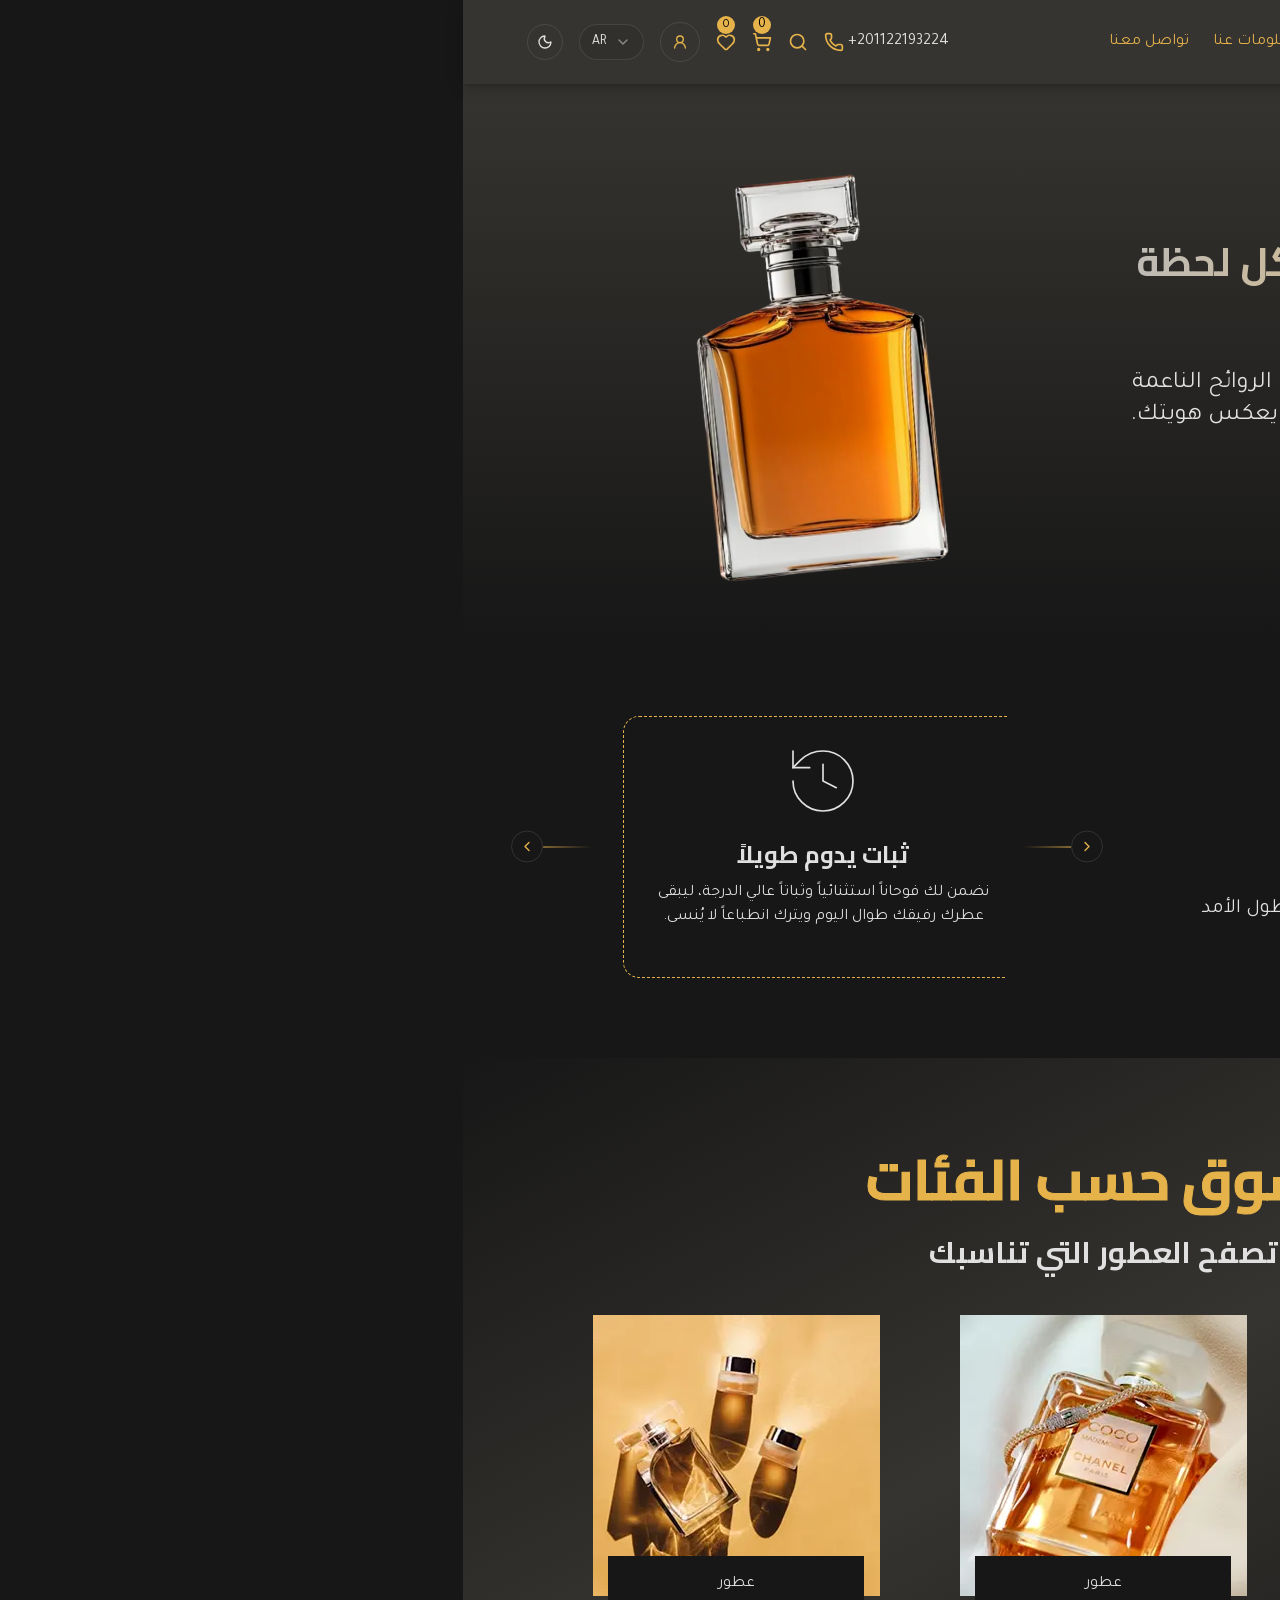
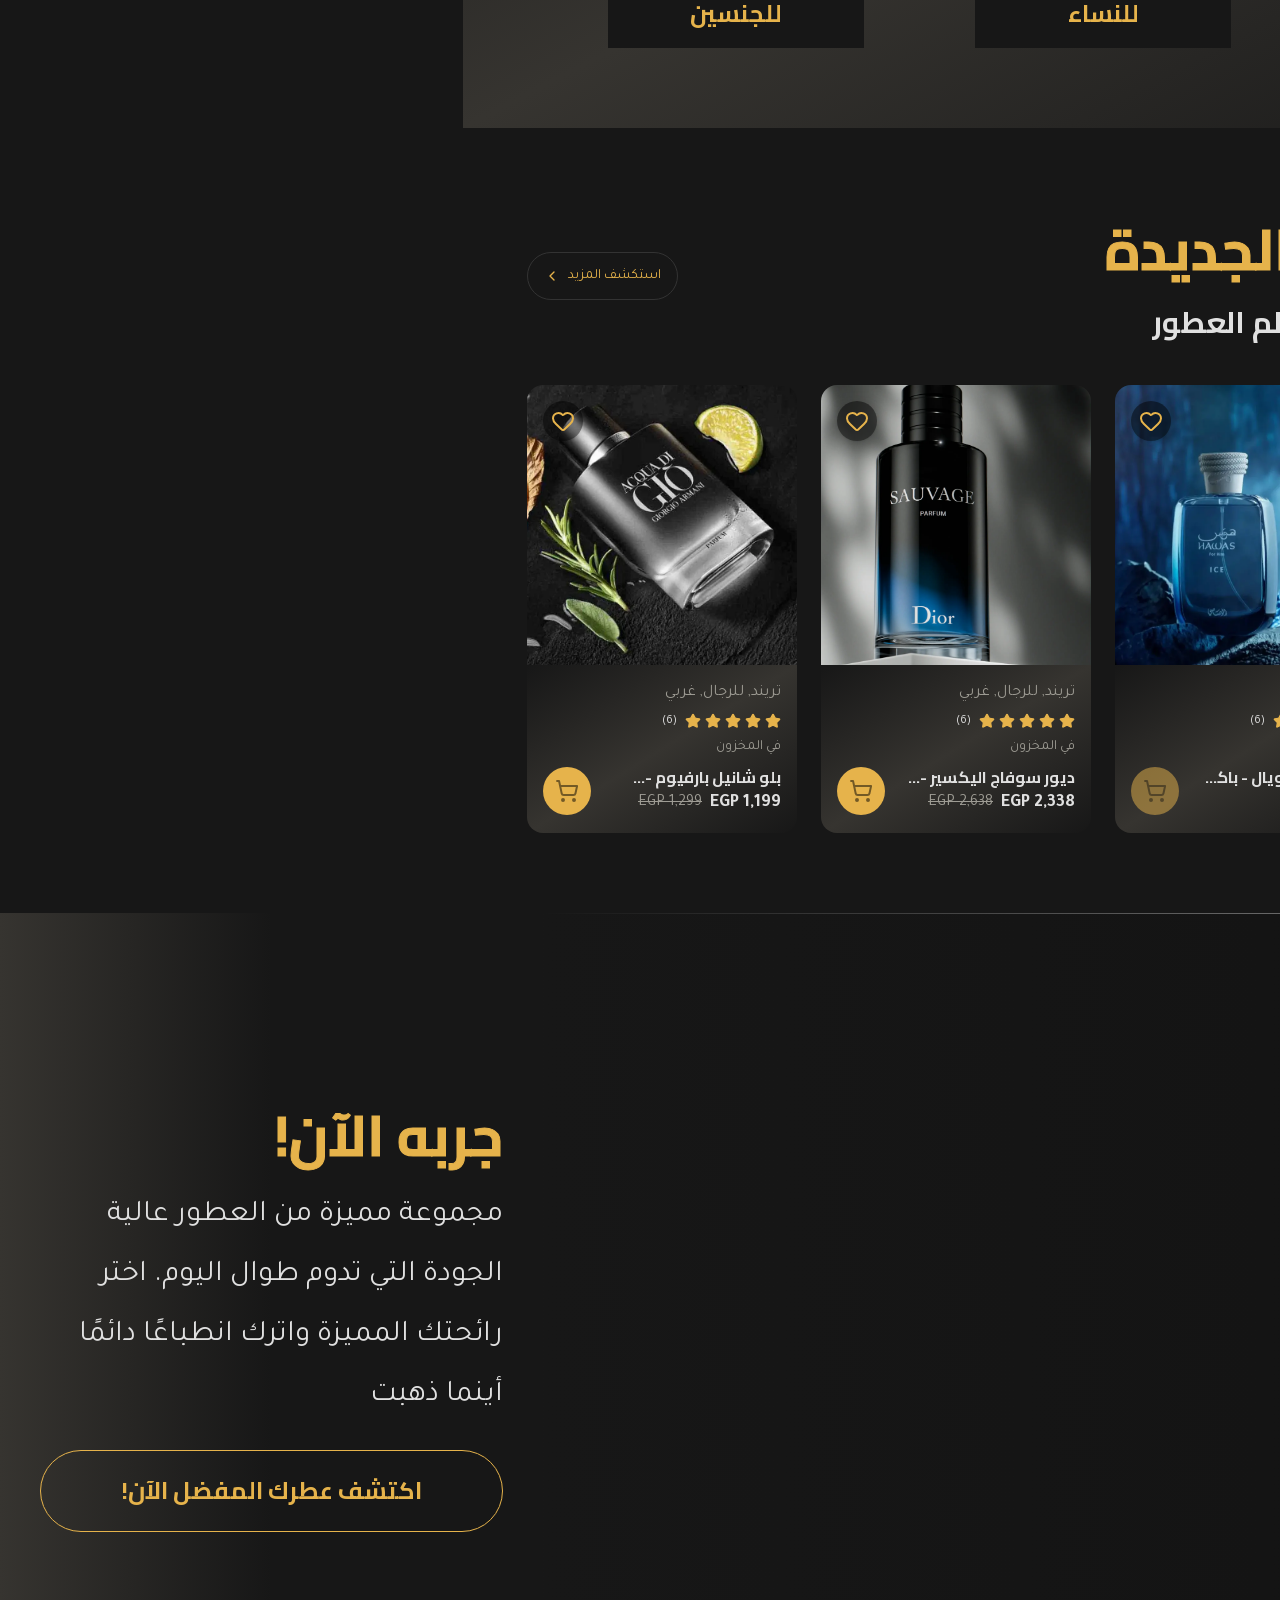
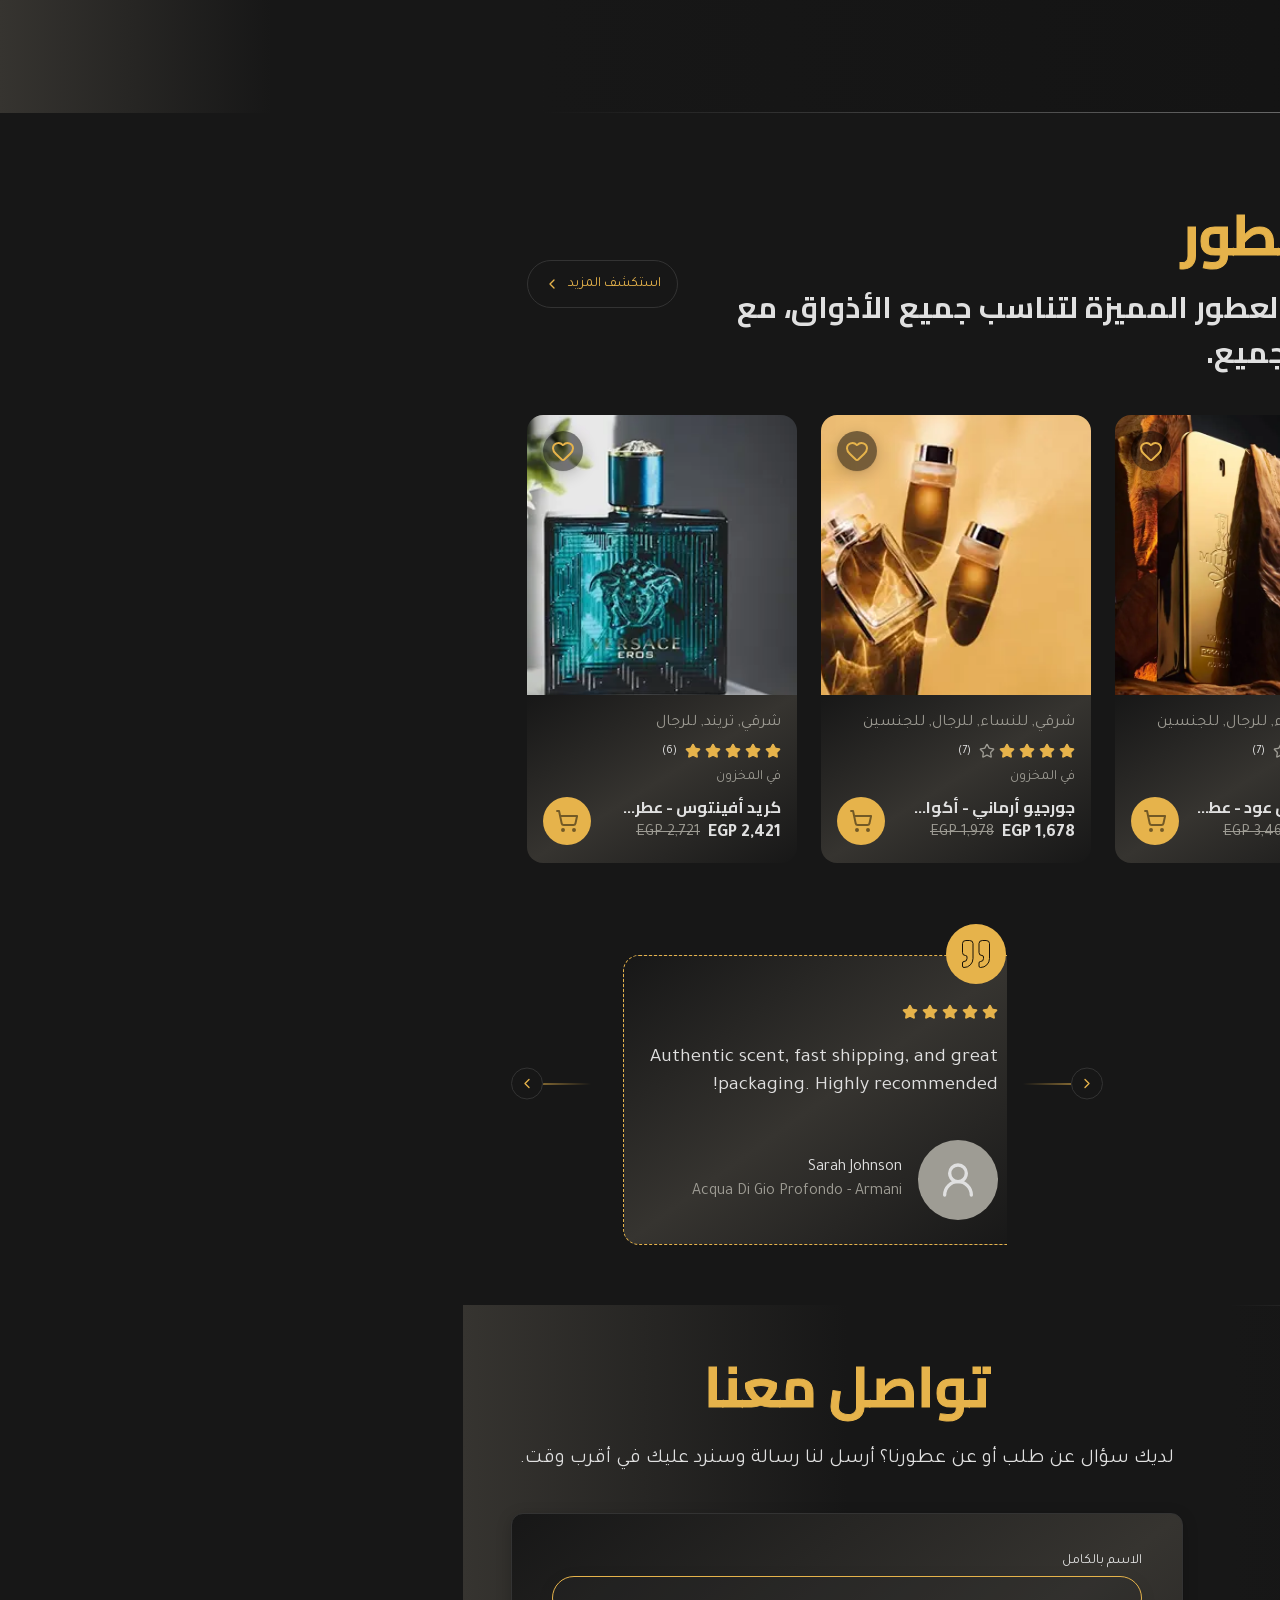
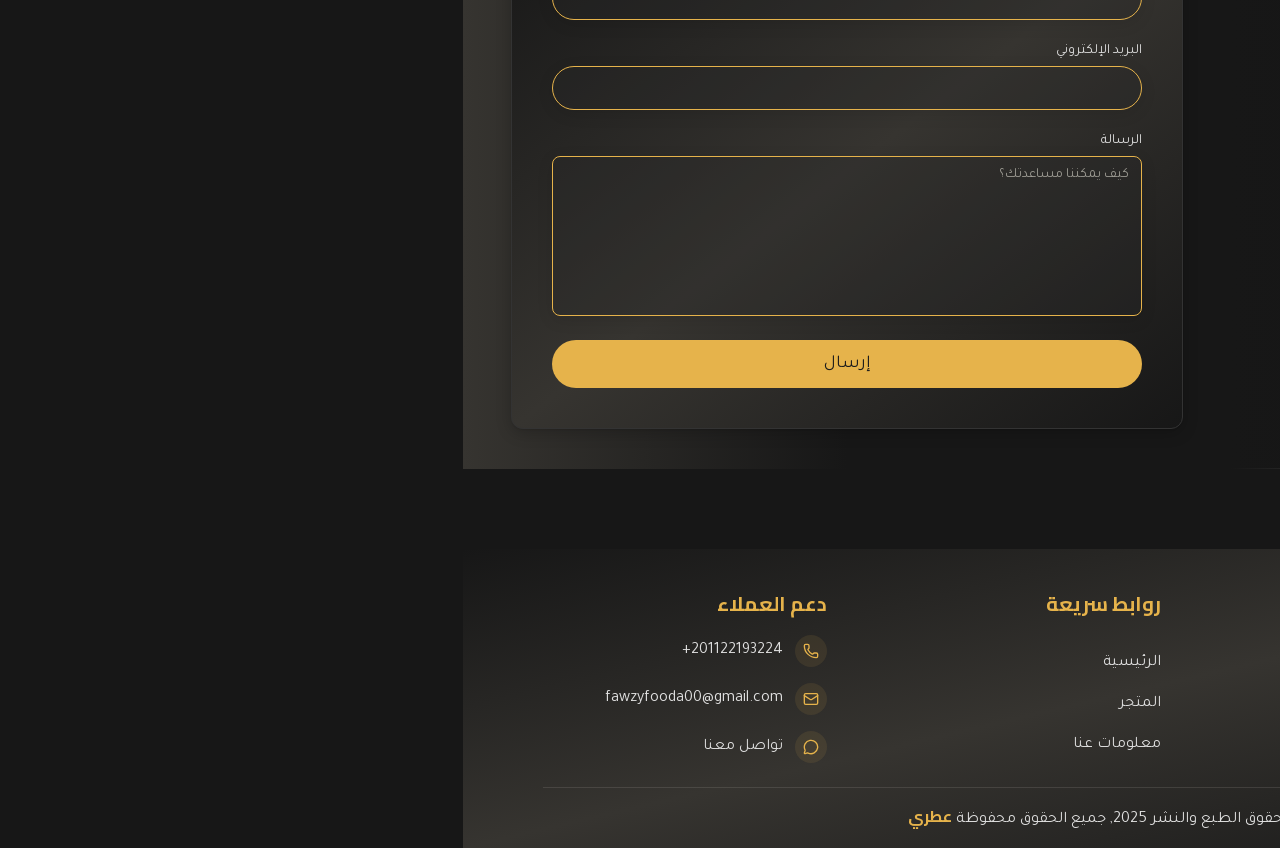
==== commit 7de6f834: ".." ====
--- a/index.html
+++ b/index.html
@@ -822,7 +822,7 @@
     <script>self._public_f.push([1, "15:I[26732,[\"public/static/chunks/015bb0686bbbd778.js\",\"public/static/chunks/9e631dd39c55720e.js\",\"public/static/chunks/1a90c7a787f97b2a.js\",\"public/static/chunks/efad80a629a2d653.js\",\"public/static/chunks/ce349d8fbb5eeacc.js\",\"public/static/chunks/5a3b8613644e14a6.js\",\"public/static/chunks/2fca72ca7d531cc8.js\",\"public/static/chunks/151d6c4af3519e70.js\",\"public/static/chunks/d3c3f72499d98f55.js\",\"public/static/chunks/eb976637d2abb21e.js\",\"public/static/chunks/7d8425a10822aaf5.js\"],\"SessionProvider\"]\n16:I[18429,[\"public/static/chunks/015bb0686bbbd778.js\",\"public/static/chunks/9e631dd39c55720e.js\",\"public/static/chunks/1a90c7a787f97b2a.js\",\"public/static/chunks/efad80a629a2d653.js\",\"public/static/chunks/ce349d8fbb5eeacc.js\",\"public/static/chunks/5a3b8613644e14a6.js\",\"public/static/chunks/2fca72ca7d531cc8.js\",\"public/static/chunks/151d6c4af3519e70.js\",\"public/static/chunks/d3c3f72499d98f55.js\",\"public/static/chunks/eb976637d2abb21e.js\",\"public/static/chunks/7d8425a10822aaf5.js\"],\"default\"]\n18:I[96815,[\"public/static/chunks/015bb0686bbbd778.js\",\"public/static/chunks/9e631dd39c55720e.js\",\"public/static/chunks/1a90c7a787f97b2a.js\",\"public/static/chunks/efad80a629a2d653.js\",\"public/static/chunks/ce349d8fbb5eeacc.js\",\"public/static/chunks/5a3b8613644e14a6.js\",\"public/static/chunks/2fca72ca7d531cc8.js\",\"public/static/chunks/151d6c4af3519e70.js\",\"public/static/chunks/d3c3f72499d98f55.js\",\"public/static/chunks/eb976637d2abb21e.js\",\"public/static/chunks/7d8425a10822aaf5.js\"],\"default\"]\n1b:I[92370,[\"public/static/chunks/015bb0686bbbd778.js\",\"public/static/chunks/9e631dd39c55720e.js\",\"public/static/chunks/1a90c7a787f97b2a.js\",\"public/static/chunks/efad80a629a2d653.js\",\"public/static/chunks/ce349d8fbb5eeacc.js\",\"public/static/chunks/5a3b8613644e14a6.js\",\"public/static/chunks/2fca72ca7d531cc8.js\",\"public/static/chunks/151d6c4af3519e70.js\",\"public/static/chunks/d3c3f72499d98f55.js\",\"public/static/chunks/eb976637d2abb21e.js\",\"public/static/chunks/7d8425a10822aaf5.js\",\"public/static/chunks/5169d9d1e24be8de.js\",\"public/static/chunks/3a85407db3c94fc4.js\",\"public/static/chunks/b7ebc87ca5d9ce12.js\"],\"default\"]\n1c:I[13354,[\"public/static/chunks/015bb0686bbbd778.js\",\"public/static/chunks/9e631dd39c55720e.js\",\"public/static/chunks/1a90c7a787f97b2a.js\",\"public/static/chunks/efad80a629a2d653.js\",\"public/static/chunks/ce349d8fbb5eeacc.js\",\"public/static/chunks/5a3b8613644e14a6.js\",\"public/static/chunks/2fca72ca7d531cc8.js\",\"public/static/chunks/151d6c4af3519e70.js\",\"public/static/chunks/d3c3f72499d98f55.js\",\"public/static/chunks/eb976637d2abb21e.js\",\"public/static/chunks/7d8425a10822aaf5.js\"],\"Toaster\"]\n14:[\"$\",\"$L15\",null,{\"children\":[[\"$\",\"$L16\",null,{\"currency\":\"EGP\"}],[\"$\",\"header\",null,{\"className\":\"sticky top-0 left-0 w-full bg-card py-1 md:py-3 shadow-md z-20\",\"children\":[\"$\",\"div\",null,{\"className\":\"container\",\"children\":[\"$\",\"div\",null,{\"className\":\"flex items-center justify-between gap-4\",\"children\":[\"$L17\",[\"$\",\"$L18\",null,{}],\"$L19\",\"$L1a\"]}]}]}],[\"$\",\"main\",null,{\"className\":\"flex-1\",\"children\":[\"$\",\"$L2\",null,{\"parallelRouterKey\":\"children\",\"error\":\"$undefined\",\"errorStyles\":\"$undefined\",\"errorScripts\":\"$undefined\",\"template\":[\"$\",\"$L3\",null,{}],\"templateStyles\":\"$undefined\",\"templateScripts\":\"$undefined\",\"notFound\":[[\"$\",\"$L1b\",null,{}],[]],\"forbidden\":\"$undefined\",\"unauthorized\":\"$undefined\"}]}],[\"$\",\"$L1c\",null,{\"closeButton\":true,\"position\":\"top-center\"}],\"$L1d\"]}]\n"])</script>
     <script>self._public_f.push([1, "23:I[77105,[\"public/static/chunks/015bb0686bbbd778.js\",\"public/static/chunks/9e631dd39c55720e.js\",\"public/static/chunks/1a90c7a787f97b2a.js\",\"public/static/chunks/efad80a629a2d653.js\",\"public/static/chunks/ce349d8fbb5eeacc.js\",\"public/static/chunks/5a3b8613644e14a6.js\",\"public/static/chunks/2fca72ca7d531cc8.js\",\"public/static/chunks/151d6c4af3519e70.js\",\"public/static/chunks/d3c3f72499d98f55.js\",\"public/static/chunks/eb976637d2abb21e.js\",\"public/static/chunks/7d8425a10822aaf5.js\",\"public/static/chunks/2f36a151d4fd7ac9.js\",\"public/static/chunks/bc6c5d517c68011f.js\",\"public/static/chunks/35f8c802ef67bcab.js\"],\"default\"]\n24:I[85437,[\"public/static/chunks/015bb0686bbbd778.js\",\"public/static/chunks/9e631dd39c55720e.js\",\"public/static/chunks/1a90c7a787f97b2a.js\",\"public/static/chunks/efad80a629a2d653.js\",\"public/static/chunks/ce349d8fbb5eeacc.js\",\"public/static/chunks/5a3b8613644e14a6.js\",\"public/static/chunks/2fca72ca7d531cc8.js\",\"public/static/chunks/151d6c4af3519e70.js\",\"public/static/chunks/d3c3f72499d98f55.js\",\"public/static/chunks/eb976637d2abb21e.js\",\"public/static/chunks/7d8425a10822aaf5.js\",\"public/static/chunks/2f36a151d4fd7ac9.js\",\"public/static/chunks/bc6c5d517c68011f.js\",\"public/static/chunks/35f8c802ef67bcab.js\"],\"Image\"]\n25:I[60186,[\"public/static/chunks/015bb0686bbbd778.js\",\"public/static/chunks/9e631dd39c55720e.js\",\"public/static/chunks/1a90c7a787f97b2a.js\",\"public/static/chunks/efad80a629a2d653.js\",\"public/static/chunks/ce349d8fbb5eeacc.js\",\"public/static/chunks/5a3b8613644e14a6.js\",\"public/static/chunks/2fca72ca7d531cc8.js\",\"public/static/chunks/151d6c4af3519e70.js\",\"public/static/chunks/d3c3f72499d98f55.js\",\"public/static/chunks/eb976637d2abb21e.js\",\"public/static/chunks/7d8425a10822aaf5.js\"],\"default\"]\n26:I[67597,[\"public/static/chunks/015bb0686bbbd778.js\",\"public/static/chunks/9e631dd39c55720e.js\",\"public/static/chunks/1a90c7a787f97b2a.js\",\"public/static/chunks/efad80a629a2d653.js\",\"public/static/chunks/ce349d8fbb5eeacc.js\",\"public/static/chunks/5a3b8613644e14a6.js\",\"public/static/chunks/2fca72ca7d531cc8.js\",\"public/static/chunks/151d6c4af3519e70.js\",\"public/static/chunks/d3c3f72499d98f55.js\",\"public/static/chunks/eb976637d2abb21e.js\",\"public/static/chunks/7d8425a10822aaf5.js\"],\"default\"]\n27:I[39531,[\"public/static/chunks/015bb0686bbbd778.js\",\"public/static/chunks/9e631dd39c55720e.js\",\"public/static/chunks/1a90c7a787f97b2a.js\",\"public/static/chunks/efad80a629a2d653.js\",\"public/static/chunks/ce349d8fbb5eeacc.js\",\"public/static/chunks/5a3b8613644e14a6.js\",\"public/static/chunks/2fca72ca7d531cc8.js\",\"public/static/chunks/151d6c4af3519e70.js\",\"public/static/chunks/d3c3f72499d98f55.js\",\"public/static/chunks/eb976637d2abb21e.js\",\"public/static/chunks/7d8425a10822aaf5.js\"],\"default\"]\n29:I[43509,[\"public/static/chunks/015bb0686bbbd778.js\",\"public/static/chunks/9e631dd39c55720e.js\",\"public/static/chunks/1a90c7a787f97b2a.js\",\"public/static/chunks/efad80a629a2d653.js\",\"public/static/chunks/ce349d8fbb5eeacc.js\",\"public/static/chunks/5a3b8613644e14a6.js\",\"public/static/chunks/2fca72ca7d531cc8.js\",\"public/static/chunks/151d6c4af3519e70.js\",\"public/static/chunks/d3c3f72499d98f55.js\",\"public/static/chunks/eb976637d2abb21e.js\",\"public/static/chunks/7d8425a10822aaf5.js\"],\"default\"]\n2a:I[99658,[\"public/static/chunks/015bb0686bbbd778.js\",\"public/static/chunks/9e631dd39c55720e.js\",\"public/static/chunks/1a90c7a787f97b2a.js\",\"public/static/chunks/efad80a629a2d653.js\",\"public/static/chunks/ce349d8fbb5eeacc.js\",\"public/static/chunks/5a3b8613644e14a6.js\",\"public/static/chunks/2fca72ca7d531cc8.js\",\"public/static/chunks/151d6c4af3519e70.js\",\"public/static/chunks/d3c3f72499d98f55.js\",\"public/static/chunks/eb976637d2abb21e.js\",\"public/static/chunks/7d8425a10822aaf5.js\"],\"ModeToggle\"]\n2b:I[94066,[\"public/static/chunks/015bb0686bbbd778.js\",\"public/static/chunks/9e631dd39c55720e.js\",\"public/static/chunks/1a90c7a787f97b2a.js\",\"public/static/chunks/efad80a629a2d653.js\",\"public/static/chunks/ce349d8fbb5eeacc.js\",\"public/static/chunks/5a3b8613644e14a6.js\",\"public/static/chunks/2fca72ca7d531cc8.js\",\"public/static/chunks/151d6c4af3519e70.js\",\"/"])</script>
     <script>self._public_f.push([1, "public/static/chunks/d3c3f72499d98f55.js\",\"public/static/chunks/eb976637d2abb21e.js\",\"public/static/chunks/7d8425a10822aaf5.js\"],\"default\"]\n"])</script>
-    <script>self._public_f.push([1, "1d:[\"$\",\"footer\",null,{\"className\":\"section-margin-lg p-4 lg:pt-10 bg-layer-gradient\",\"children\":[\"$\",\"div\",null,{\"className\":\"container\",\"children\":[\"$\",\"div\",null,{\"className\":\"grid gap-6\",\"children\":[[\"$\",\"div\",null,{\"className\":\"grid md:grid-cols-3 gap-10\",\"children\":[[\"$\",\"div\",null,{\"className\":\"grid gap-4\",\"children\":[\"$L1e\",[\"$\",\"p\",null,{\"children\":\"نحن نحول الذكريات إلى عطر، تاركين علامة لا تُنسى على وجودك. وجهتك الأولى لأفضل العطور الغربية والشرقية المختارة بعناية.\"}]]}],[[\"$\",\"div\",\"0\",{\"className\":\"grid md:justify-center gap-4\",\"children\":[[\"$\",\"h3\",null,{\"className\":\"text-primary text-xl\",\"children\":\"روابط سريعة\"}],[\"$\",\"ul\",null,{\"className\":\"grid gap-3\",\"children\":[[\"$\",\"li\",\"0\",{\"children\":\"$L1f\"}],[\"$\",\"li\",\"1\",{\"children\":\"$L20\"}],[\"$\",\"li\",\"2\",{\"children\":\"$L21\"}]]}]]}]],[\"$\",\"div\",null,{\"className\":\"grid md:justify-center gap-4\",\"children\":[[\"$\",\"h3\",null,{\"className\":\"text-primary text-xl\",\"children\":\"دعم العملاء\"}],[\"$\",\"ul\",null,{\"className\":\"grid gap-4\",\"children\":[[\"$\",\"li\",null,{\"className\":\"flex items-center gap-3\",\"children\":[[\"$\",\"div\",null,{\"className\":\"bg-primary/10 p-2 rounded-full\",\"children\":[\"$\",\"svg\",null,{\"ref\":\"$undefined\",\"xmlns\":\"http://www.w3.org/2000/svg\",\"width\":24,\"height\":24,\"viewBox\":\"0 0 24 24\",\"fill\":\"none\",\"stroke\":\"currentColor\",\"strokeWidth\":2,\"strokeLinecap\":\"round\",\"strokeLinejoin\":\"round\",\"className\":\"lucide lucide-phone w-4 h-4 text-primary\",\"aria-hidden\":\"true\",\"children\":[[\"$\",\"path\",\"9njp5v\",{\"d\":\"M13.832 16.568a1 1 0 0 0 1.213-.303l.355-.465A2 2 0 0 1 17 15h3a2 2 0 0 1 2 2v3a2 2 0 0 1-2 2A18 18 0 0 1 2 4a2 2 0 0 1 2-2h3a2 2 0 0 1 2 2v3a2 2 0 0 1-.8 1.6l-.468.351a1 1 0 0 0-.292 1.233 14 14 0 0 0 6.392 6.384\"}],\"$undefined\"]}]}],[\"$\",\"a\",null,{\"href\":\"tel:201122193224+\",\"className\":\"dir-ltr hover:text-primary transition-all\",\"children\":\"201122193224+\"}]]}],[\"$\",\"li\",null,{\"className\":\"flex items-center gap-3\",\"children\":[[\"$\",\"div\",null,{\"className\":\"bg-primary/10 p-2 rounded-full\",\"children\":[\"$\",\"svg\",null,{\"ref\":\"$undefined\",\"xmlns\":\"http://www.w3.org/2000/svg\",\"width\":24,\"height\":24,\"viewBox\":\"0 0 24 24\",\"fill\":\"none\",\"stroke\":\"currentColor\",\"strokeWidth\":2,\"strokeLinecap\":\"round\",\"strokeLinejoin\":\"round\",\"className\":\"lucide lucide-mail w-4 h-4 text-primary\",\"aria-hidden\":\"true\",\"children\":[[\"$\",\"path\",\"132q7q\",{\"d\":\"m22 7-8.991 5.727a2 2 0 0 1-2.009 0L2 7\"}],[\"$\",\"rect\",\"izxlao\",{\"x\":\"2\",\"y\":\"4\",\"width\":\"20\",\"height\":\"16\",\"rx\":\"2\"}],\"$undefined\"]}]}],[\"$\",\"a\",null,{\"href\":\"mailto:abdallah.atef0@gmail.com\",\"className\":\"hover:text-primary transition-all break-all\",\"children\":\"abdallah.atef0@gmail.com\"}]]}],[\"$\",\"li\",null,{\"children\":\"$L22\"}]]}]]}]]}],[\"$\",\"div\",null,{\"className\":\"text-center border-t border-solid border-muted/50 dark:border-muted/20 pt-4\",\"children\":[\"© \",\"حقوق الطبع والنشر\",\" 2025,\",\" \",\"جميع الحقوق محفوظة\",\" \",[\"$\",\"span\",null,{\"className\":\"text-primary h6\",\"children\":\"عطري\"}]]}]]}]}]}]\n"])</script>
+    <script>self._public_f.push([1, "1d:[\"$\",\"footer\",null,{\"className\":\"section-margin-lg p-4 lg:pt-10 bg-layer-gradient\",\"children\":[\"$\",\"div\",null,{\"className\":\"container\",\"children\":[\"$\",\"div\",null,{\"className\":\"grid gap-6\",\"children\":[[\"$\",\"div\",null,{\"className\":\"grid md:grid-cols-3 gap-10\",\"children\":[[\"$\",\"div\",null,{\"className\":\"grid gap-4\",\"children\":[\"$L1e\",[\"$\",\"p\",null,{\"children\":\"نحن نحول الذكريات إلى عطر، تاركين علامة لا تُنسى على وجودك. وجهتك الأولى لأفضل العطور الغربية والشرقية المختارة بعناية.\"}]]}],[[\"$\",\"div\",\"0\",{\"className\":\"grid md:justify-center gap-4\",\"children\":[[\"$\",\"h3\",null,{\"className\":\"text-primary text-xl\",\"children\":\"روابط سريعة\"}],[\"$\",\"ul\",null,{\"className\":\"grid gap-3\",\"children\":[[\"$\",\"li\",\"0\",{\"children\":\"$L1f\"}],[\"$\",\"li\",\"1\",{\"children\":\"$L20\"}],[\"$\",\"li\",\"2\",{\"children\":\"$L21\"}]]}]]}]],[\"$\",\"div\",null,{\"className\":\"grid md:justify-center gap-4\",\"children\":[[\"$\",\"h3\",null,{\"className\":\"text-primary text-xl\",\"children\":\"دعم العملاء\"}],[\"$\",\"ul\",null,{\"className\":\"grid gap-4\",\"children\":[[\"$\",\"li\",null,{\"className\":\"flex items-center gap-3\",\"children\":[[\"$\",\"div\",null,{\"className\":\"bg-primary/10 p-2 rounded-full\",\"children\":[\"$\",\"svg\",null,{\"ref\":\"$undefined\",\"xmlns\":\"http://www.w3.org/2000/svg\",\"width\":24,\"height\":24,\"viewBox\":\"0 0 24 24\",\"fill\":\"none\",\"stroke\":\"currentColor\",\"strokeWidth\":2,\"strokeLinecap\":\"round\",\"strokeLinejoin\":\"round\",\"className\":\"lucide lucide-phone w-4 h-4 text-primary\",\"aria-hidden\":\"true\",\"children\":[[\"$\",\"path\",\"9njp5v\",{\"d\":\"M13.832 16.568a1 1 0 0 0 1.213-.303l.355-.465A2 2 0 0 1 17 15h3a2 2 0 0 1 2 2v3a2 2 0 0 1-2 2A18 18 0 0 1 2 4a2 2 0 0 1 2-2h3a2 2 0 0 1 2 2v3a2 2 0 0 1-.8 1.6l-.468.351a1 1 0 0 0-.292 1.233 14 14 0 0 0 6.392 6.384\"}],\"$undefined\"]}]}],[\"$\",\"a\",null,{\"href\":\"tel:201122193224+\",\"className\":\"dir-ltr hover:text-primary transition-all\",\"children\":\"201122193224+\"}]]}],[\"$\",\"li\",null,{\"className\":\"flex items-center gap-3\",\"children\":[[\"$\",\"div\",null,{\"className\":\"bg-primary/10 p-2 rounded-full\",\"children\":[\"$\",\"svg\",null,{\"ref\":\"$undefined\",\"xmlns\":\"http://www.w3.org/2000/svg\",\"width\":24,\"height\":24,\"viewBox\":\"0 0 24 24\",\"fill\":\"none\",\"stroke\":\"currentColor\",\"strokeWidth\":2,\"strokeLinecap\":\"round\",\"strokeLinejoin\":\"round\",\"className\":\"lucide lucide-mail w-4 h-4 text-primary\",\"aria-hidden\":\"true\",\"children\":[[\"$\",\"path\",\"132q7q\",{\"d\":\"m22 7-8.991 5.727a2 2 0 0 1-2.009 0L2 7\"}],[\"$\",\"rect\",\"izxlao\",{\"x\":\"2\",\"y\":\"4\",\"width\":\"20\",\"height\":\"16\",\"rx\":\"2\"}],\"$undefined\"]}]}],[\"$\",\"a\",null,{\"href\":\"mailto:fawzyfooda00@gmail.com\",\"className\":\"hover:text-primary transition-all break-all\",\"children\":\"fawzyfooda00@gmail.com\"}]]}],[\"$\",\"li\",null,{\"children\":\"$L22\"}]]}]]}]]}],[\"$\",\"div\",null,{\"className\":\"text-center border-t border-solid border-muted/50 dark:border-muted/20 pt-4\",\"children\":[\"© \",\"حقوق الطبع والنشر\",\" 2025,\",\" \",\"جميع الحقوق محفوظة\",\" \",[\"$\",\"span\",null,{\"className\":\"text-primary h6\",\"children\":\"عطري\"}]]}]]}]}]}]\n"])</script>
     <script>self._public_f.push([1, "17:[\"$\",\"$L23\",null,{\"ref\":\"$undefined\",\"href\":\"/ar\",\"locale\":\"$undefined\",\"localeCookie\":{\"name\":\"NEXT_LOCALE\",\"sameSite\":\"lax\"},\"className\":\"block w-fit\",\"children\":[\"$\",\"$L24\",null,{\"src\":\"https://res.cloudinary.com/djldepwzb/image/upload/v1778477402/Etry/logos/logo.png\",\"alt\":\"Logo\",\"width\":70,\"height\":70,\"className\":\"$undefined\",\"priority\":true}]}]\n19:[\"$\",\"div\",null,{\"className\":\"flex items-center gap-4\",\"children\":[[\"$\",\"div\",null,{\"className\":\"hidden sm:flex items-center gap-4\",\"children\":[[\"$\",\"div\",null,{\"className\":\"hidden xl:flex items-center gap-1\",\"children\":[[\"$\",\"span\",null,{\"children\":\"201122193224+\"}],[\"$\",\"svg\",null,{\"ref\":\"$undefined\",\"xmlns\":\"http://www.w3.org/2000/svg\",\"width\":24,\"height\":24,\"viewBox\":\"0 0 24 24\",\"fill\":\"none\",\"stroke\":\"currentColor\",\"strokeWidth\":2,\"strokeLinecap\":\"round\",\"strokeLinejoin\":\"round\",\"className\":\"lucide lucide-phone icon-nav\",\"aria-hidden\":\"true\",\"children\":[[\"$\",\"path\",\"9njp5v\",{\"d\":\"M13.832 16.568a1 1 0 0 0 1.213-.303l.355-.465A2 2 0 0 1 17 15h3a2 2 0 0 1 2 2v3a2 2 0 0 1-2 2A18 18 0 0 1 2 4a2 2 0 0 1 2-2h3a2 2 0 0 1 2 2v3a2 2 0 0 1-.8 1.6l-.468.351a1 1 0 0 0-.292 1.233 14 14 0 0 0 6.392 6.384\"}],\"$undefined\"]}]]}],[\"$\",\"$L25\",null,{}],[\"$\",\"$L26\",null,{}],[\"$\",\"$L27\",null,{\"wishlistCount\":0}],\"$L28\"]}],[\"$\",\"div\",null,{\"className\":\"flex items-center gap-4\",\"children\":[[\"$\",\"$L29\",null,{}],[\"$\",\"$L2a\",null,{}],[\"$\",\"$L2b\",null,{}]]}]]}]\n1a:[\"$\",\"header\",null,{\"className\":\"sm:hidden fixed bottom-0 left-0 w-full p-4 bg-card shadow-t-lg z-20 mt-13 md:mt-0\",\"children\":[\"$\",\"div\",null,{\"className\":\"flex items-center justify-between gap-4\",\"children\":[[\"$\",\"$L26\",null,{}],[\"$\",\"$L27\",null,{\"wishlistCount\":0}],[\"$\",\"$L25\",null,{}],\"$L2c\"]}]}]\n"])</script>
     <script>self._public_f.push([1, "2d:I[55146,[\"public/static/chunks/015bb0686bbbd778.js\",\"public/static/chunks/9e631dd39c55720e.js\",\"public/static/chunks/1a90c7a787f97b2a.js\",\"public/static/chunks/efad80a629a2d653.js\",\"public/static/chunks/ce349d8fbb5eeacc.js\",\"public/static/chunks/5a3b8613644e14a6.js\",\"public/static/chunks/2fca72ca7d531cc8.js\",\"public/static/chunks/151d6c4af3519e70.js\",\"public/static/chunks/d3c3f72499d98f55.js\",\"public/static/chunks/eb976637d2abb21e.js\",\"public/static/chunks/7d8425a10822aaf5.js\"],\"DropdownMenu\"]\n2e:I[55146,[\"public/static/chunks/015bb0686bbbd778.js\",\"public/static/chunks/9e631dd39c55720e.js\",\"public/static/chunks/1a90c7a787f97b2a.js\",\"public/static/chunks/efad80a629a2d653.js\",\"public/static/chunks/ce349d8fbb5eeacc.js\",\"public/static/chunks/5a3b8613644e14a6.js\",\"public/static/chunks/2fca72ca7d531cc8.js\",\"public/static/chunks/151d6c4af3519e70.js\",\"public/static/chunks/d3c3f72499d98f55.js\",\"public/static/chunks/eb976637d2abb21e.js\",\"public/static/chunks/7d8425a10822aaf5.js\"],\"DropdownMenuTrigger\"]\n2f:I[55146,[\"public/static/chunks/015bb0686bbbd778.js\",\"public/static/chunks/9e631dd39c55720e.js\",\"public/static/chunks/1a90c7a787f97b2a.js\",\"public/static/chunks/efad80a629a2d653.js\",\"public/static/chunks/ce349d8fbb5eeacc.js\",\"public/static/chunks/5a3b8613644e14a6.js\",\"public/static/chunks/2fca72ca7d531cc8.js\",\"public/static/chunks/151d6c4af3519e70.js\",\"public/static/chunks/d3c3f72499d98f55.js\",\"public/static/chunks/eb976637d2abb21e.js\",\"public/static/chunks/7d8425a10822aaf5.js\"],\"DropdownMenuContent\"]\n30:I[4825,[\"public/static/chunks/015bb0686bbbd778.js\",\"public/static/chunks/9e631dd39c55720e.js\",\"public/static/chunks/1a90c7a787f97b2a.js\",\"public/static/chunks/efad80a629a2d653.js\",\"public/static/chunks/ce349d8fbb5eeacc.js\",\"public/static/chunks/5a3b8613644e14a6.js\",\"public/static/chunks/2fca72ca7d531cc8.js\",\"public/static/chunks/151d6c4af3519e70.js\",\"public/static/chunks/d3c3f72499d98f55.js\",\"public/static/chunks/eb976637d2abb21e.js\",\"public/static/chunks/7d8425a10822aaf5.js\"],\"default\"]\n1e:[\"$\",\"$L23\",null,{\"ref\":\"$undefined\",\"href\":\"/ar\",\"locale\":\"$undefined\",\"localeCookie\":\"$17:props:localeCookie\",\"className\":\"block w-fit\",\"children\":[\"$\",\"$L24\",null,{\"src\":\"https://res.cloudinary.com/djldepwzb/image/upload/v1778477402/Etry/logos/logo.png\",\"alt\":\"Logo\",\"width\":70,\"height\":70,\"className\":\"$undefined\",\"priority\":true}]}]\n1f:[\"$\",\"$L23\",null,{\"ref\":\"$undefined\",\"href\":\"/ar\",\"locale\":\"$undefined\",\"localeCookie\":\"$17:props:localeCookie\",\"className\":\"transition-all hover:text-primary\",\"children\":\"الرئيسية\"}]\n20:[\"$\",\"$L23\",null,{\"ref\":\"$undefined\",\"href\":\"/ar/shop\",\"locale\":\"$undefined\",\"localeCookie\":\"$17:props:localeCookie\",\"className\":\"transition-all hover:text-primary\",\"children\":\"المتجر\"}]\n21:[\"$\",\"$L23\",null,{\"ref\":\"$undefined\",\"href\":\"/ar/about\",\"locale\":\"$undefined\",\"localeCookie\":\"$17:props:localeCookie\",\"className\":\"transition-all hover:text-primary\",\"children\":\"معلومات عنا\"}]\n22:[\"$\",\"$L23\",null,{\"ref\":\"$undefined\",\"href\":\"/ar/contact\",\"locale\":\"$undefined\",\"localeCookie\":\"$17:props:localeCookie\",\"className\":\"flex items-center gap-3 hover:text-primary transition-all\",\"children\":[[\"$\",\"div\",null,{\"className\":\"bg-primary/10 p-2 rounded-full\",\"children\":[\"$\",\"svg\",null,{\"ref\":\"$undefined\",\"xmlns\":\"http://www.w3.org/2000/svg\",\"width\":24,\"height\":24,\"viewBox\":\"0 0 24 24\",\"fill\":\"none\",\"stroke\":\"currentColor\",\"strokeWidth\":2,\"strokeLinecap\":\"round\",\"strokeLinejoin\":\"round\",\"className\":\"lucide lucide-message-circle w-4 h-4 text-primary\",\"aria-hidden\":\"true\",\"children\":[[\"$\",\"path\",\"1sd12s\",{\"d\":\"M2.992 16.342a2 2 0 0 1 .094 1.167l-1.065 3.29a1 1 0 0 0 1.236 1.168l3.413-.998a2 2 0 0 1 1.099.092 10 10 0 1 0-4.777-4.719\"}],\"$undefined\"]}]}],\"تواصل معنا\"]}]\n28:[\"$\",\"$L2d\",null,{\"children\":[[\"$\",\"$L2e\",null,{\"asChild\":true,\"children\":[\"$\",\"button\",null,{\"data-slot\":\"button\",\"data-variant\":\"outline\",\"data-size\":\"icon-lg\",\"className\":\"cursor-pointer inline-flex items-center justify-center gap-2 whitespace-nowrap rounded-full text-sm font-medium transition-all disabled:pointer-events-none disabled:opac"])</script>
     <script>self._public_f.push([1, "ity-50 [\u0026_svg]:pointer-events-none [\u0026_svg:not([class*='size-'])]:size-4 shrink-0 [\u0026_svg]:shrink-0 outline-none focus-visible:border-ring focus-visible:ring-ring/50 focus-visible:ring-[3px] aria-invalid:ring-destructive/20 dark:aria-invalid:ring-destructive/40 aria-invalid:border-destructive border border-border hover:bg-accent hover:text-accent-foreground size-10 relative text-foreground overflow-hidden dark:border-white/10\",\"children\":[\"$\",\"svg\",null,{\"ref\":\"$undefined\",\"xmlns\":\"http://www.w3.org/2000/svg\",\"width\":24,\"height\":24,\"viewBox\":\"0 0 24 24\",\"fill\":\"none\",\"stroke\":\"currentColor\",\"strokeWidth\":2,\"strokeLinecap\":\"round\",\"strokeLinejoin\":\"round\",\"className\":\"lucide lucide-user-round icon-nav\",\"aria-hidden\":\"true\",\"children\":[[\"$\",\"circle\",\"1hypcn\",{\"cx\":\"12\",\"cy\":\"8\",\"r\":\"5\"}],[\"$\",\"path\",\"rfgkzh\",{\"d\":\"M20 21a8 8 0 0 0-16 0\"}],\"$undefined\"]}]}]}],[\"$\",\"$L2f\",null,{\"align\":\"end\",\"children\":[\"$\",\"$L30\",null,{\"user\":null}]}]]}]\n2c:[\"$\",\"$L2d\",null,{\"children\":[[\"$\",\"$L2e\",null,{\"asChild\":true,\"children\":[\"$\",\"button\",null,{\"data-slot\":\"button\",\"data-variant\":\"outline\",\"data-size\":\"icon-lg\",\"className\":\"cursor-pointer inline-flex items-center justify-center gap-2 whitespace-nowrap rounded-full text-sm font-medium transition-all disabled:pointer-events-none disabled:opacity-50 [\u0026_svg]:pointer-events-none [\u0026_svg:not([class*='size-'])]:size-4 shrink-0 [\u0026_svg]:shrink-0 outline-none focus-visible:border-ring focus-visible:ring-ring/50 focus-visible:ring-[3px] aria-invalid:ring-destructive/20 dark:aria-invalid:ring-destructive/40 aria-invalid:border-destructive border border-border hover:bg-accent hover:text-accent-foreground size-10 relative text-foreground overflow-hidden dark:border-white/10\",\"children\":[\"$\",\"svg\",null,{\"ref\":\"$undefined\",\"xmlns\":\"http://www.w3.org/2000/svg\",\"width\":24,\"height\":24,\"viewBox\":\"0 0 24 24\",\"fill\":\"none\",\"stroke\":\"currentColor\",\"strokeWidth\":2,\"strokeLinecap\":\"round\",\"strokeLinejoin\":\"round\",\"className\":\"lucide lucide-user-round icon-nav\",\"aria-hidden\":\"true\",\"children\":[[\"$\",\"circle\",\"1hypcn\",{\"cx\":\"12\",\"cy\":\"8\",\"r\":\"5\"}],[\"$\",\"path\",\"rfgkzh\",{\"d\":\"M20 21a8 8 0 0 0-16 0\"}],\"$undefined\"]}]}]}],[\"$\",\"$L2f\",null,{\"align\":\"end\",\"children\":[\"$\",\"$L30\",null,{\"user\":null}]}]]}]\n"])</script>
@@ -2515,8 +2515,8 @@
                                         class="lucide lucide-mail w-4 h-4 text-primary" aria-hidden="true">
                                         <path d="m22 7-8.991 5.727a2 2 0 0 1-2.009 0L2 7"></path>
                                         <rect x="2" y="4" width="20" height="16" rx="2"></rect>
-                                    </svg></div><a href="mailto:abdallah.atef0@gmail.com"
-                                    class="hover:text-primary transition-all break-all">abdallah.atef0@gmail.com</a>
+                                    </svg></div><a href="mailto:fawzyfooda00@gmail.com"
+                                    class="hover:text-primary transition-all break-all">fawzyfooda00@gmail.com</a>
                             </li>
                             <li><a class="flex items-center gap-3 hover:text-primary transition-all" href="/ar/contact">
                                     <div class="bg-primary/10 p-2 rounded-full"><svg xmlns="http://www.w3.org/2000/svg"
